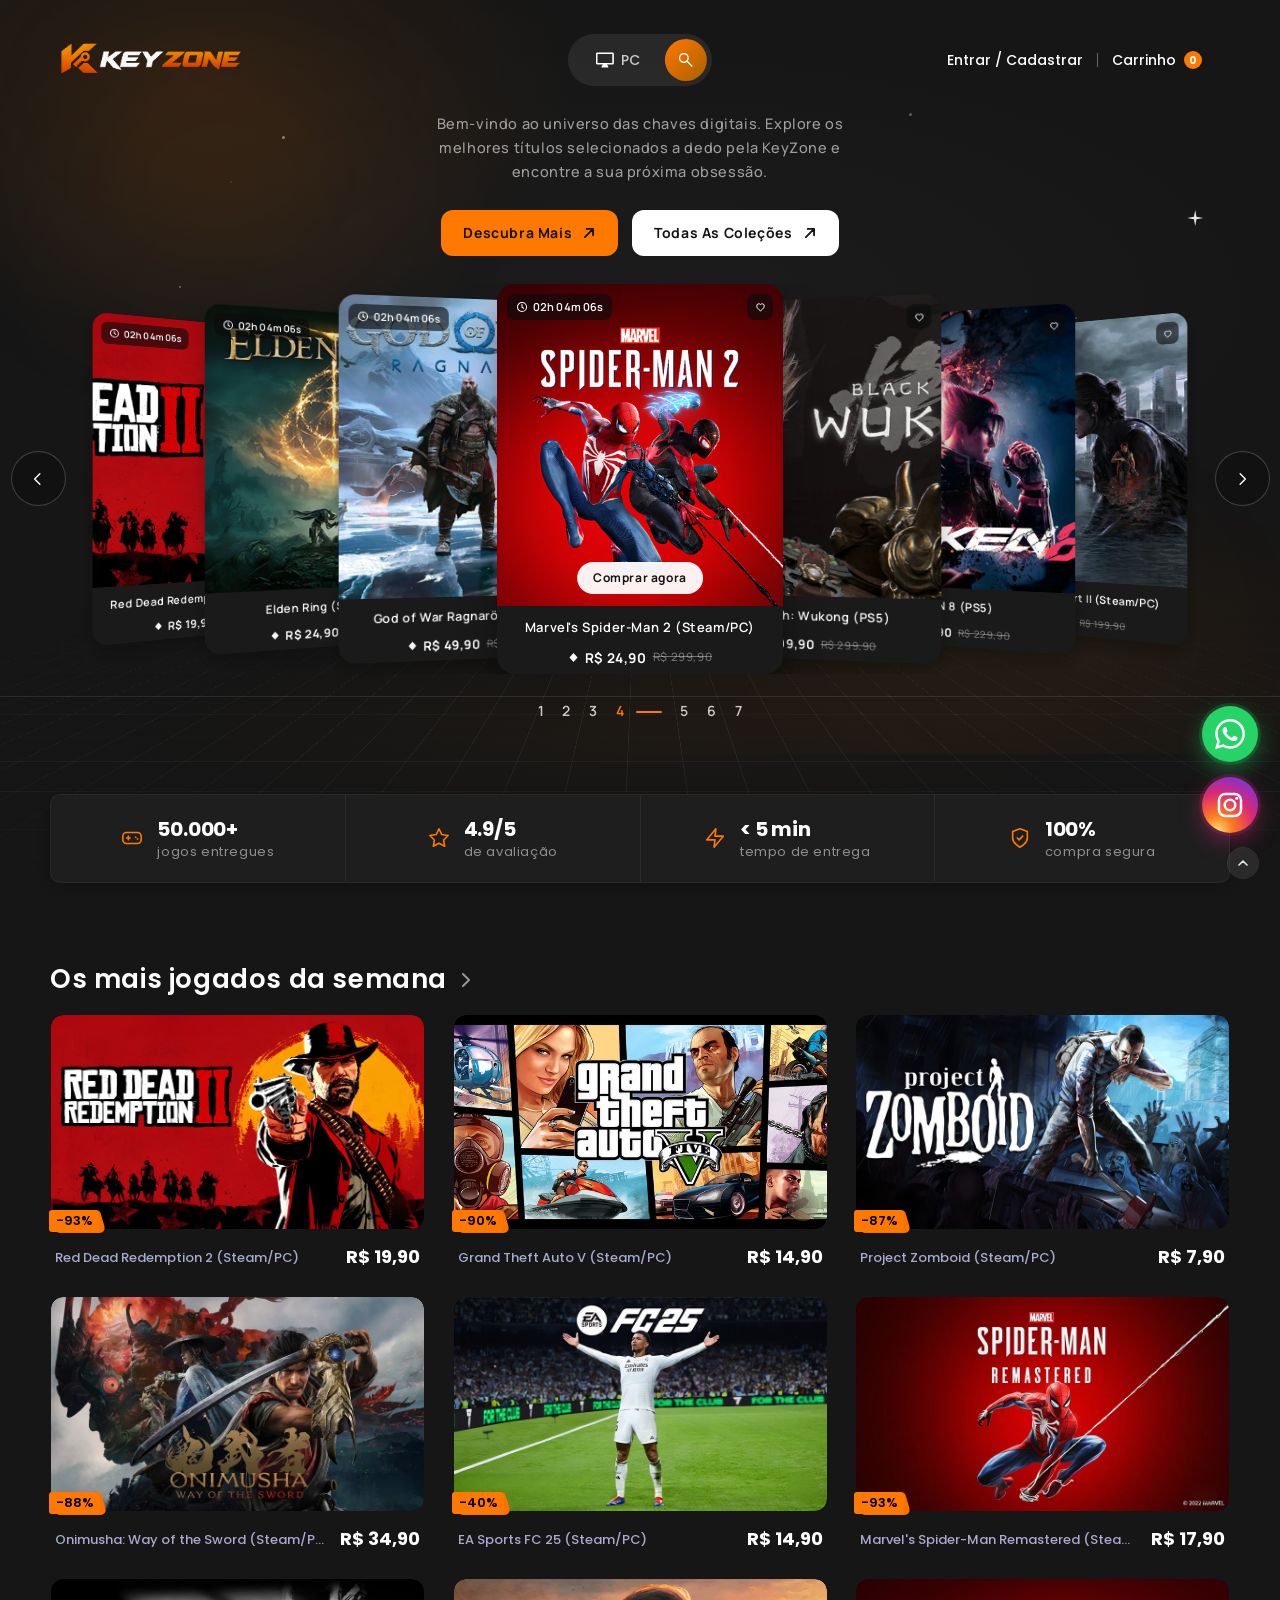
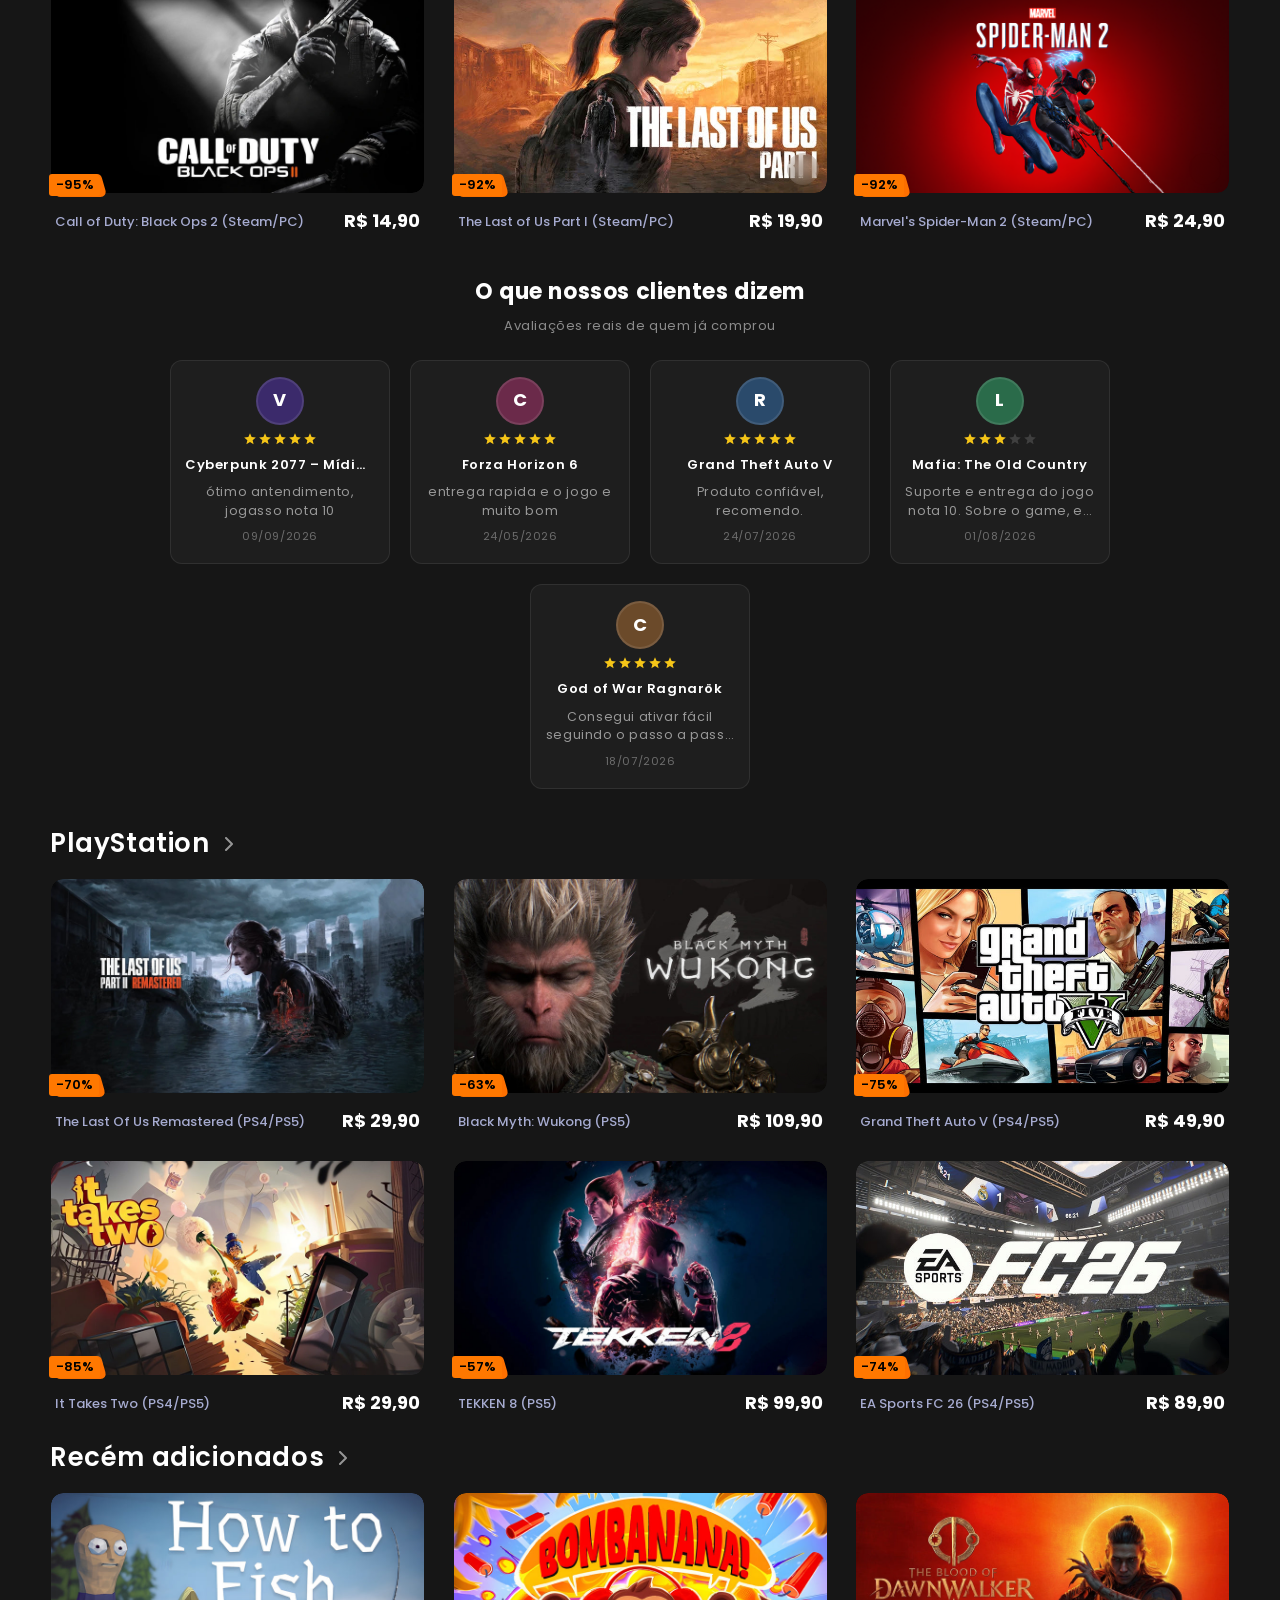
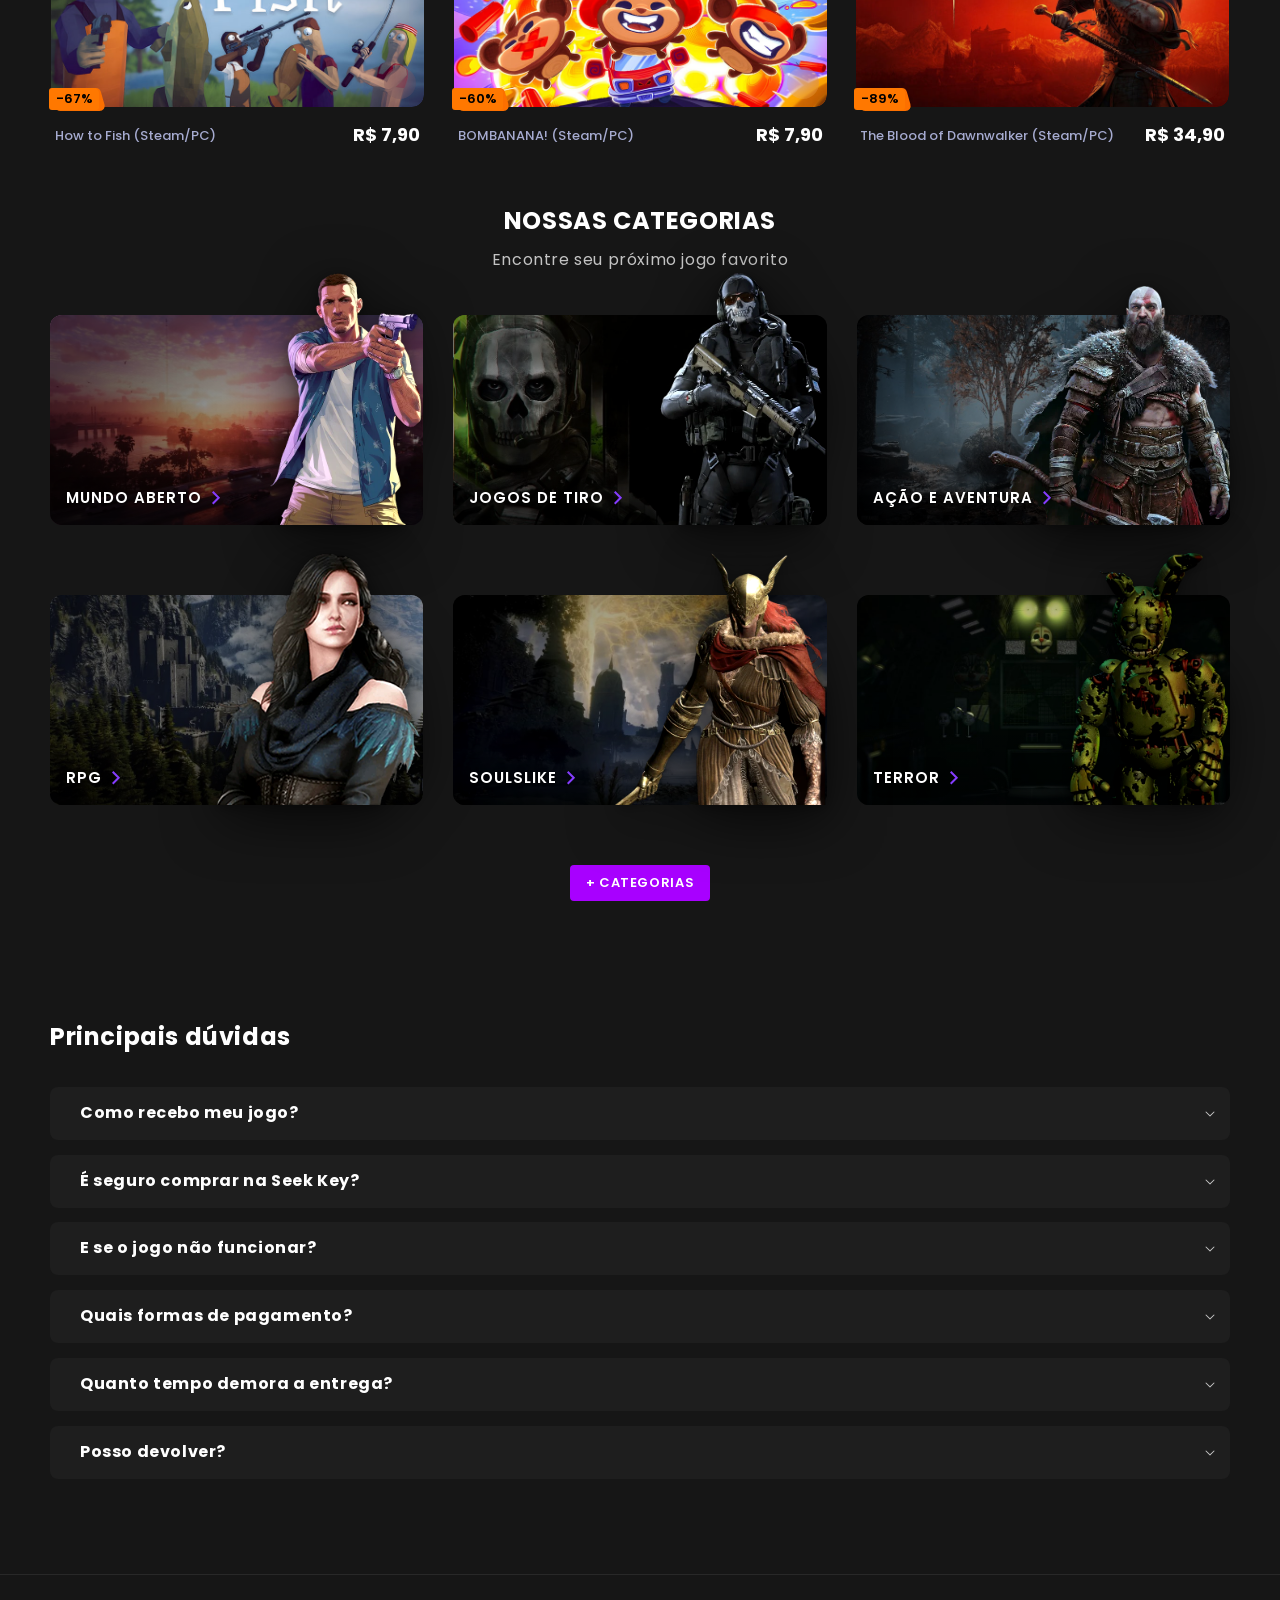
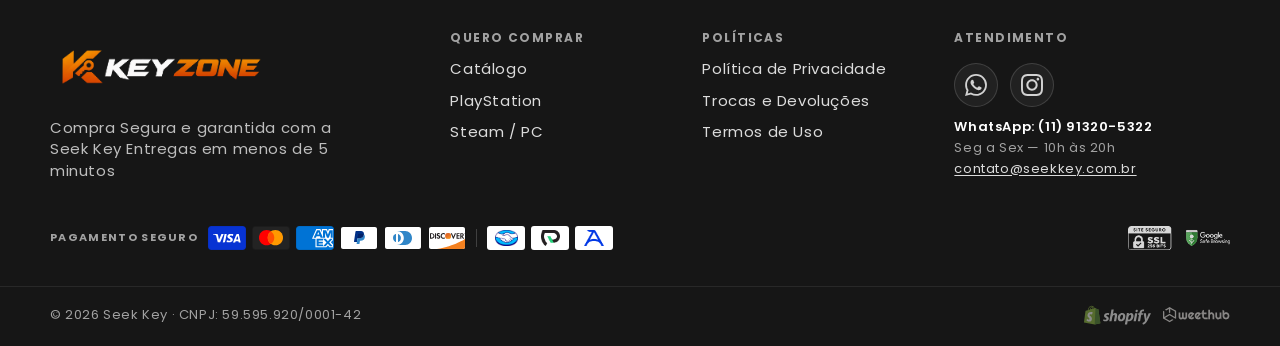
==== index.html @ c32a12f7 "Initial commit of the KeyZone storefront." ====
<!DOCTYPE html><html class="js" lang="pt-BR"><head>
    <meta charset="utf-8">
    <!-- ⚠️ GTM TRACKING - NÃO REMOVER NEM EDITAR - GERENCIADO PELO TIME DE TRACKING -->
    <!-- Google Tag Manager -->
    <script type="text/javascript" async="" src="js/trekkie.storefront.7ba2605b9cb6cd518b93431f40a9bde3a4a2f7bd.min.js"></script><script type="text/javascript" async="" src="js/trekkie.storefront.7ba2605b9cb6cd518b93431f40a9bde3a4a2f7bd.min.js"></script><script async="" src="https://www.clarity.ms/tag/vz2tbr8u6f"></script><script async="" src="js/gtm.js"></script><script>(function(w,d,s,l,i){w[l]=w[l]||[];w[l].push({'gtm.start':
    new Date().getTime(),event:'gtm.js'});var f=d.getElementsByTagName(s)[0],
    j=d.createElement(s),dl=l!='dataLayer'?'&l='+l:'';j.async=true;j.src=
    'https://www.googletagmanager.com/gtm.js?id='+i+dl;f.parentNode.insertBefore(j,f);
    })(window,document,'script','dataLayer','GTM-TFP5SNZZ');</script>
    <!-- End Google Tag Manager -->
    <!-- ⚠️ GTM TRACKING - NÃO REMOVER NEM EDITAR - GERENCIADO PELO TIME DE TRACKING -->
    <!-- Microsoft Clarity — mesmo projeto do checkout (vz2tbr8u6f) pra costurar a jornada vitrine→checkout numa sessão só -->
    <script type="text/javascript">
      (function(c,l,a,r,i,t,y){
          c[a]=c[a]||function(){(c[a].q=c[a].q||[]).push(arguments)};
          t=l.createElement(r);t.async=1;t.src="https://www.clarity.ms/tag/"+i;
          y=l.getElementsByTagName(r)[0];y.parentNode.insertBefore(t,y);
      })(window,document,"clarity","script","vz2tbr8u6f");
    </script>
    <meta http-equiv="X-UA-Compatible" content="IE=edge">
    <meta name="viewport" content="width=device-width,initial-scale=1">
    <meta name="theme-color" content="">
    <link rel="canonical" href="https://seekkey.com.br/"><script>
  window.SK_PORTAL = 'https://secure.seekkey.com.br';
</script>
<link rel="icon" type="image/png" href="images/keyzone-icon.png"><link rel="preconnect" href="https://fonts.shopifycdn.com" crossorigin=""><link rel="preconnect" href="https://cdn.jsdelivr.net" crossorigin="">
    <link rel="preconnect" href="https://cdn.shopify.com" crossorigin="">
    <link rel="preconnect" href="https://fonts.googleapis.com">
    <link rel="preconnect" href="https://fonts.gstatic.com" crossorigin="">
    <link rel="stylesheet" href="https://fonts.googleapis.com/css2?family=Manrope:wght@500;600;700&amp;family=Poppins:wght@500;600;700&amp;display=swap">
    
    <title>
      Key Zone
</title>
    
    

    <link rel="stylesheet" href="css/swiper-bundle.min.css" crossorigin="anonymous">

    <script src="js/swiper-bundle.min.js" defer="defer"></script>

    <link href="css/tailwind.min.css" rel="stylesheet" type="text/css" media="all">

    <script src="js/constants.js" defer="defer"></script>
    <script src="js/pubsub.js" defer="defer"></script>
    <script src="js/global.js" defer="defer"></script>
    <script src="js/details-disclosure.js" defer="defer"></script>
    <script src="js/details-modal.js" defer="defer"></script>
    <script src="js/search-form.js" defer="defer"></script><script src="js/animations.js" defer="defer"></script><script>window.performance && window.performance.mark && window.performance.mark('shopify.content_for_header.start');</script><meta id="shopify-digital-wallet" name="shopify-digital-wallet" content="/77550485727/digital_wallets/dialog">
<script async="async" src="js/preloads.js"></script>
<script id="shopify-features" type="application/json">{"accessToken":"92fc5e3bbd17ac184651f243d78c377b","betas":["rich-media-storefront-analytics"],"domain":"seekkey.com.br","predictiveSearch":true,"shopId":77550485727,"locale":"pt-br"}</script>
<script>var Shopify = Shopify || {};
Shopify.shop = "totvsmatriz-seekkey-dc.myshopify.com";
Shopify.locale = "pt-BR";
Shopify.currency = {"active":"BRL","rate":"1.0"};
Shopify.country = "BR";
Shopify.theme = {"name":"Seek Key - Prod v2 (2026-04-21)","id":158146232543,"schema_name":"Dawn","schema_version":"15.4.1","theme_store_id":null,"role":"main"};
Shopify.theme.handle = "null";
Shopify.theme.style = {"id":null,"handle":null};
Shopify.cdnHost = "seekkey.com.br/cdn";
Shopify.routes = Shopify.routes || {};
Shopify.routes.root = "/";
Shopify.shopJsCdnBaseUrl = "https://cdn.shopify.com/shopifycloud/shop-js";
Shopify.SignInWithShop = Shopify.SignInWithShop || {};
Shopify.SignInWithShop.User = Shopify.SignInWithShop.User || {};
Shopify.SignInWithShop.User.recognized = false;</script>
<script type="module">!function(o){(o.Shopify=o.Shopify||{}).modules=!0}(window);</script>
<script>!function(o){function n(){var o=[];function n(){o.push(Array.prototype.slice.apply(arguments))}return n.q=o,n}var t=o.Shopify=o.Shopify||{};t.loadFeatures=n(),t.autoloadFeatures=n()}(window);</script>
<script>
  window.Shopify = window.Shopify || {};
  window.Shopify.SignInWithShop = window.Shopify.SignInWithShop || {};
  window.Shopify.SignInWithShop.assetMetrics = { sampleRate: 0.25 };
  window.Shopify.SignInWithShop.eligible = false;
</script>
<script id="shop-js-analytics" type="application/json">{"pageType":"index"}</script>
<script defer="defer" async="" type="module" src="js/loader.init-shop-cart-sync.pt-BR.esm.js"></script>
<script type="module">
  await import("https://cdn.shopify.com/shopifycloud/shop-js/modules/v2/loader.init-shop-cart-sync.pt-BR.esm.js");

  window.Shopify.SignInWithShop?.initShopCartSync?.({"fedCMEnabled":true,"windoidEnabled":true});

</script>
<script id="__st">var __st={"a":77550485727,"offset":-10800,"reqid":"9637eaec-88aa-49fa-bea7-7122d56de158-1789924493","pageurl":"seekkey.com.br\/","u":"274d60b5e726","p":"home"};</script>
<script>window.ShopifyPaypalV4VisibilityTracking = true;</script>
<script id="captcha-bootstrap">!function(){'use strict';const t='contact',e='account',n='new_comment',o=[[t,t],['blogs',n],['comments',n],[t,'customer']],c=[[e,'customer_login'],[e,'guest_login'],[e,'recover_customer_password'],[e,'create_customer']],r=t=>t.map((([t,e])=>`form[action*='/${t}']:not([data-nocaptcha='true']) input[name='form_type'][value='${e}']`)).join(','),a=t=>()=>t?[...document.querySelectorAll(t)].map((t=>t.form)):[];function s(){const t=[...o],e=r(t);return a(e)}const i='password',u='form_key',d=['recaptcha-v3-token','g-recaptcha-response','h-captcha-response',i],f=()=>{try{return window.sessionStorage}catch{return}},m='__shopify_v',_=t=>t.elements[u];function p(t,e,n=!1){try{const o=window.sessionStorage,c=JSON.parse(o.getItem(e)),{data:r}=function(t){const{data:e,action:n}=t;return t[m]||n?{data:e,action:n}:{data:t,action:n}}(c);for(const[e,n]of Object.entries(r))t.elements[e]&&(t.elements[e].value=n);n&&o.removeItem(e)}catch(o){console.error('form repopulation failed',{error:o})}}const l='form_type',E='cptcha';function T(t){t.dataset[E]=!0}const w=window,h=w.document,L='Shopify',v='ce_forms',y='captcha';let A=!1;((t,e)=>{const n=(g='f06e6c50-85a8-45c8-87d0-21a2b65856fe',I='https://cdn.shopify.com/shopifycloud/storefront-forms-hcaptcha/ce_storefront_forms_captcha_hcaptcha.v1.5.3.iife.js',D={infoText:'Protegido por hCaptcha',privacyText:'Privacidade',termsText:'Termos'},(t,e,n)=>{const o=w[L][v],c=o.bindForm;if(c)return c(t,g,e,D).then(n);var r;o.q.push([[t,g,e,D],n]),r=I,A||(h.body.append(Object.assign(h.createElement('script'),{id:'captcha-provider',async:!0,src:r})),A=!0)});var g,I,D;w[L]=w[L]||{},w[L][v]=w[L][v]||{},w[L][v].q=[],w[L][y]=w[L][y]||{},w[L][y].protect=function(t,e){n(t,void 0,e),T(t)},Object.freeze(w[L][y]),function(t,e,n,w,h,L){const[v,y,A,g]=function(t,e,n){const i=e?o:[],u=t?c:[],d=[...i,...u],f=r(d),m=r(i),_=r(d.filter((([t,e])=>n.includes(e))));return[a(f),a(m),a(_),s()]}(w,h,L),I=t=>{const e=t.target;return e instanceof HTMLFormElement?e:e&&e.form},D=t=>v().includes(t);t.addEventListener('submit',(t=>{const e=I(t);if(!e)return;const n=D(e)&&!e.dataset.hcaptchaBound&&!e.dataset.recaptchaBound,o=_(e),c=g().includes(e)&&(!o||!o.value);(n||c)&&t.preventDefault(),c&&!n&&(function(t){try{if(!f())return;!function(t){const e=f();if(!e)return;const n=_(t);if(!n)return;const o=n.value;o&&e.removeItem(o)}(t);const e=Array.from(Array(32),(()=>Math.random().toString(36)[2])).join('');!function(t,e){_(t)||t.append(Object.assign(document.createElement('input'),{type:'hidden',name:u})),t.elements[u].value=e}(t,e),function(t,e){const n=f();if(!n)return;const o=[...t.querySelectorAll(`input[type='${i}']`)].map((({name:t})=>t)),c=[...d,...o],r={};for(const[a,s]of new FormData(t).entries())c.includes(a)||(r[a]=s);n.setItem(e,JSON.stringify({[m]:1,action:t.action,data:r}))}(t,e)}catch(e){console.error('failed to persist form',e)}}(e),e.submit())}));const S=(t,e)=>{t&&!t.dataset[E]&&(n(t,e.some((e=>e===t))),T(t))};for(const o of['focusin','change'])t.addEventListener(o,(t=>{const e=I(t);D(e)&&S(e,y())}));const B=e.get('form_key'),M=e.get(l),P=B&&M;t.addEventListener('DOMContentLoaded',(()=>{const t=y();if(P)for(const e of t)e.elements[l].value===M&&p(e,B);[...new Set([...A(),...v().filter((t=>'true'===t.dataset.shopifyCaptcha))])].forEach((e=>S(e,t)))}))}(h,new URLSearchParams(w.location.search),n,t,e,['guest_login'])})(!0,!0)}();</script>
<script data-source-attribution="shopify.loadfeatures" defer="defer" src="js/load_feature-1bd60354.js"></script>
<script>(function () {var userAgent = navigator.userAgent;var platform = navigator.platform;var maxTouchPoints = navigator.maxTouchPoints || 0;var isIOS = /iPad|iPhone|iPod/.test(platform) || (platform === 'MacIntel' && maxTouchPoints > 1);var isMacSafari = platform.indexOf('Mac') === 0 && /Safari/.test(userAgent) && !/Chrome|Chromium|CriOS|FxiOS|Edg|OPR|Android/.test(userAgent);var isAppleSafari = isIOS || isMacSafari;if (isAppleSafari) {fetch('/sf_private_access_tokens' + location.search).catch(function () {});}function browserMajorVersion(pattern) {var match = userAgent.match(pattern);return match ? parseInt(match[1], 10) : null;}function shouldLoadAutosizesPolyfill() {if (!window.PerformanceObserver?.supportedEntryTypes?.includes('paint')) {return false;}var chromeVersion = browserMajorVersion(/Chrome\/(\d+)/);if (chromeVersion !== null) {return chromeVersion < 126;}var firefoxVersion = browserMajorVersion(/Firefox\/(\d+)/);if (firefoxVersion !== null) {return firefoxVersion < 150;}var safariVersion = isAppleSafari ? browserMajorVersion(/Version\/(\d+).*Safari\//) : null;if (safariVersion !== null) {return safariVersion < 27;}return true;}if (shouldLoadAutosizesPolyfill()) {var autosizesScript = document.createElement('script');autosizesScript.async = true;autosizesScript.crossOrigin = 'anonymous';autosizesScript.src = "//seekkey.com.br/cdn/shopifycloud/storefront/assets/storefront/autosizes-84416378.js";(document.head || document.documentElement).appendChild(autosizesScript);}window.ShopifyAnalytics = window.ShopifyAnalytics || {};window.ShopifyAnalytics.performance = window.ShopifyAnalytics.performance || {};(function () {var LONG_FRAME_THRESHOLD = 50;var longAnimationFrames = [];var activeRafId = null;function collectLongFrames() {var previousTime = null;function rafMonitor(now) {if (activeRafId === null) {return;}var delta = now - previousTime;if (delta > LONG_FRAME_THRESHOLD) {longAnimationFrames.push({startTime: previousTime,endTime: now,});}previousTime = now;activeRafId = requestAnimationFrame(rafMonitor);}previousTime = performance.now();activeRafId = requestAnimationFrame(rafMonitor);}if (!window.PerformanceObserver?.supportedEntryTypes?.includes('long-animation-frame')) {collectLongFrames();var timeoutId = setTimeout(function () {cancelAnimationFrame(activeRafId);}, 10000);window.ShopifyAnalytics.performance.getLongAnimationFrames = function (stopCollection) {if (stopCollection === undefined) {stopCollection = false;}if (stopCollection) {clearTimeout(timeoutId);cancelAnimationFrame(activeRafId);}return longAnimationFrames;};}})();})();</script><script id="shopify-origin-trials" async="async" src="js/origin_trials-5059b83f.js" onload="window.__shopifyOriginTrialsDone = true" onerror="window.__shopifyOriginTrialsDone = true"></script>
<script>
  window.Shopify = window.Shopify || {};
  window.Shopify.MCP = window.Shopify.MCP || {};
  window.Shopify.MCP.enabled = true;
  window.Shopify.MCP.shop = "totvsmatriz-seekkey-dc.myshopify.com";
  window.Shopify.MCP.mcpEndpoint = "https:\/\/seekkey.com.br\/api\/mcp";
  window.Shopify.MCP.tools = [{"name":"search_shop_policies_and_faqs","description":"Used to get facts about the stores policies, products, or services.\nSome examples of questions you can ask are:\n  - What is your return policy?\n  - What is your shipping policy?\n  - What is your phone number?\n  - What are your hours of operation?\"\n","inputSchema":{"$schema":"https:\/\/json-schema.org\/draft\/2020-12\/schema","type":"object","properties":{"query":{"type":"string","description":"A natural language query."},"context":{"type":"string","description":"Additional information about the request such as user demographics, mood, location, or other relevant details that could help in tailoring the response appropriately."}},"required":["query"]}}];
</script>
<script>(()=>{var d="shopify:webmcp_adapter_loaded",n=Symbol.for("shopify.webmcp_adapter_loading");function s(c,a,{win:r=window,doc:o=document}={}){function p(){try{return r.localStorage.getItem(d)==="true"}catch{return!1}}function l(){try{r.localStorage.setItem(d,"true")}catch{}}function u(){return typeof(o.modelContext||r.navigator?.modelContext)?.registerTool=="function"}function f(){if(r[n]||!u())return;let t=o.head||o.getElementsByTagName("head")[0];if(!t)return;let e=o.createElement("script");e.type="module",e.crossOrigin="anonymous",a&&(e.integrity=a),e.src=c,e.addEventListener("load",l,{once:!0}),e.addEventListener("error",()=>{r[n]=!1},{once:!0}),t.appendChild(e),r[n]=!0}function _(t){let e=o.getElementById("shopify-origin-trials");if(!e||r.__shopifyOriginTrialsDone){t();return}e.addEventListener("load",t,{once:!0}),e.addEventListener("error",t,{once:!0})}function i(){_(()=>r.setTimeout(f,0))}function m(){o.addEventListener("DOMContentLoaded",i,{once:!0})}p()?i():m()}s("https:\/\/cdn.shopify.com\/storefront\/webmcp\/webmcp-0.1.1.js","");})();
</script>
<script data-source-attribution="shopify.dynamic_checkout.dynamic.init">var Shopify=Shopify||{};Shopify.PaymentButton=Shopify.PaymentButton||{isStorefrontPortableWallets:!0,init:function(){window.Shopify.PaymentButton.init=function(){};var t=document.createElement("script");t.src="https://seekkey.com.br/cdn/shopifycloud/portable-wallets/latest/portable-wallets.pt-br.js",t.type="module",document.head.appendChild(t)}};
</script>
<script data-source-attribution="shopify.dynamic_checkout.buyer_consent">
  function portableWalletsHideBuyerConsent(e){var t=document.getElementById("shopify-buyer-consent"),n=document.getElementById("shopify-subscription-policy-button");t&&n&&(t.classList.add("hidden"),t.setAttribute("aria-hidden","true"),n.removeEventListener("click",e))}function portableWalletsShowBuyerConsent(e){var t=document.getElementById("shopify-buyer-consent"),n=document.getElementById("shopify-subscription-policy-button");t&&n&&(t.classList.remove("hidden"),t.removeAttribute("aria-hidden"),n.addEventListener("click",e))}window.Shopify?.PaymentButton&&(window.Shopify.PaymentButton.hideBuyerConsent=portableWalletsHideBuyerConsent,window.Shopify.PaymentButton.showBuyerConsent=portableWalletsShowBuyerConsent);
</script>
<script data-source-attribution="shopify.dynamic_checkout.cart.bootstrap">document.addEventListener("DOMContentLoaded",(function(){function t(){return document.querySelector("shopify-accelerated-checkout-cart, shopify-accelerated-checkout")}if(t())Shopify.PaymentButton.init();else{new MutationObserver((function(e,n){t()&&(Shopify.PaymentButton.init(),n.disconnect())})).observe(document.body,{childList:!0,subtree:!0})}}));
</script>
<script id="sections-script" data-sections="header" defer="defer" src="js/scripts.js"></script>
<script id="shopify-cfh-end">window.performance && window.performance.mark && window.performance.mark('shopify.content_for_header.end');</script>


    <style data-shopify="">
      @font-face {
  font-family: Poppins;
  font-weight: 400;
  font-style: normal;
  font-display: swap;
  src: url("fonts/poppins_n4.0ba78fa5af9b0e1a374041b3ceaadf0a43b41362.woff2") format("woff2"),
       url("fonts/poppins_n4.214741a72ff2596839fc9760ee7a770386cf16ca.woff") format("woff");
}

      @font-face {
  font-family: Poppins;
  font-weight: 700;
  font-style: normal;
  font-display: swap;
  src: url("fonts/poppins_n7.56758dcf284489feb014a026f3727f2f20a54626.woff2") format("woff2"),
       url("fonts/poppins_n7.f34f55d9b3d3205d2cd6f64955ff4b36f0cfd8da.woff") format("woff");
}

      @font-face {
  font-family: Poppins;
  font-weight: 400;
  font-style: italic;
  font-display: swap;
  src: url("fonts/poppins_i4.846ad1e22474f856bd6b81ba4585a60799a9f5d2.woff2") format("woff2"),
       url("fonts/poppins_i4.56b43284e8b52fc64c1fd271f289a39e8477e9ec.woff") format("woff");
}

      @font-face {
  font-family: Poppins;
  font-weight: 700;
  font-style: italic;
  font-display: swap;
  src: url("fonts/poppins_i7.42fd71da11e9d101e1e6c7932199f925f9eea42d.woff2") format("woff2"),
       url("fonts/poppins_i7.ec8499dbd7616004e21155106d13837fff4cf556.woff") format("woff");
}

      @font-face {
  font-family: Poppins;
  font-weight: 700;
  font-style: normal;
  font-display: swap;
  src: url("fonts/poppins_n7.56758dcf284489feb014a026f3727f2f20a54626.woff2") format("woff2"),
       url("fonts/poppins_n7.f34f55d9b3d3205d2cd6f64955ff4b36f0cfd8da.woff") format("woff");
}


      
        :root,
        .color-scheme-1 {
          --color-background: 22,22,22;
        
          --gradient-background: #161616;
        

        

        --color-foreground: 255,255,255;
        --color-background-contrast: 90,90,90;
        --color-shadow: 18,18,18;
        --color-button: 134,61,255;
        --color-button-text: 255,255,255;
        --color-secondary-button: 22,22,22;
        --color-secondary-button-text: 255,255,255;
        --color-link: 255,255,255;
        --color-badge-foreground: 255,255,255;
        --color-badge-background: 22,22,22;
        --color-badge-border: 255,255,255;
        --payment-terms-background-color: rgb(22 22 22);
      }
      
        
        .color-scheme-2 {
          --color-background: 243,243,243;
        
          --gradient-background: #f3f3f3;
        

        

        --color-foreground: 18,18,18;
        --color-background-contrast: 179,179,179;
        --color-shadow: 18,18,18;
        --color-button: 18,18,18;
        --color-button-text: 243,243,243;
        --color-secondary-button: 243,243,243;
        --color-secondary-button-text: 18,18,18;
        --color-link: 18,18,18;
        --color-badge-foreground: 18,18,18;
        --color-badge-background: 243,243,243;
        --color-badge-border: 18,18,18;
        --payment-terms-background-color: rgb(243 243 243);
      }
      
        
        .color-scheme-3 {
          --color-background: 30,30,30;
        
          --gradient-background: #1e1e1e;
        

        

        --color-foreground: 255,255,255;
        --color-background-contrast: 96,96,96;
        --color-shadow: 18,18,18;
        --color-button: 134,61,255;
        --color-button-text: 255,255,255;
        --color-secondary-button: 30,30,30;
        --color-secondary-button-text: 255,255,255;
        --color-link: 255,255,255;
        --color-badge-foreground: 255,255,255;
        --color-badge-background: 30,30,30;
        --color-badge-border: 255,255,255;
        --payment-terms-background-color: rgb(30 30 30);
      }
      
        
        .color-scheme-4 {
          --color-background: 22,22,22;
        
          --gradient-background: #161616;
        

        

        --color-foreground: 255,255,255;
        --color-background-contrast: 90,90,90;
        --color-shadow: 18,18,18;
        --color-button: 134,61,255;
        --color-button-text: 255,255,255;
        --color-secondary-button: 22,22,22;
        --color-secondary-button-text: 255,255,255;
        --color-link: 255,255,255;
        --color-badge-foreground: 255,255,255;
        --color-badge-background: 22,22,22;
        --color-badge-border: 255,255,255;
        --payment-terms-background-color: rgb(22 22 22);
      }
      
        
        .color-scheme-5 {
          --color-background: 51,79,180;
        
          --gradient-background: #334fb4;
        

        

        --color-foreground: 255,255,255;
        --color-background-contrast: 23,35,81;
        --color-shadow: 18,18,18;
        --color-button: 255,255,255;
        --color-button-text: 51,79,180;
        --color-secondary-button: 51,79,180;
        --color-secondary-button-text: 255,255,255;
        --color-link: 255,255,255;
        --color-badge-foreground: 255,255,255;
        --color-badge-background: 51,79,180;
        --color-badge-border: 255,255,255;
        --payment-terms-background-color: rgb(51 79 180);
      }
      

      body, .color-scheme-1, .color-scheme-2, .color-scheme-3, .color-scheme-4, .color-scheme-5 {
        color: rgba(var(--color-foreground), 0.75);
        background-color: rgb(var(--color-background));
      }

      :root {
        --font-body-family: Poppins, sans-serif;
        --font-body-style: normal;
        --font-body-weight: 400;
        --font-body-weight-bold: 700;

        --font-heading-family: Poppins, sans-serif;
        --font-heading-style: normal;
        --font-heading-weight: 700;

        --font-body-scale: 1.0;
        --font-heading-scale: 1.0;

        --media-padding: px;
        --media-border-opacity: 0.05;
        --media-border-width: 1px;
        --media-radius: 0px;
        --media-shadow-opacity: 0.0;
        --media-shadow-horizontal-offset: 0px;
        --media-shadow-vertical-offset: 4px;
        --media-shadow-blur-radius: 5px;
        --media-shadow-visible: 0;

        --page-width: 132rem;
        --page-width-margin: 0rem;

        --product-card-image-padding: 0.0rem;
        --product-card-corner-radius: 1.0rem;
        --product-card-text-alignment: left;
        --product-card-border-width: 0.0rem;
        --product-card-border-opacity: 0.1;
        --product-card-shadow-opacity: 0.0;
        --product-card-shadow-visible: 0;
        --product-card-shadow-horizontal-offset: 0.0rem;
        --product-card-shadow-vertical-offset: 0.4rem;
        --product-card-shadow-blur-radius: 0.5rem;

        --collection-card-image-padding: 0.0rem;
        --collection-card-corner-radius: 0.0rem;
        --collection-card-text-alignment: left;
        --collection-card-border-width: 0.0rem;
        --collection-card-border-opacity: 0.1;
        --collection-card-shadow-opacity: 0.0;
        --collection-card-shadow-visible: 0;
        --collection-card-shadow-horizontal-offset: 0.0rem;
        --collection-card-shadow-vertical-offset: 0.4rem;
        --collection-card-shadow-blur-radius: 0.5rem;

        --blog-card-image-padding: 0.0rem;
        --blog-card-corner-radius: 0.0rem;
        --blog-card-text-alignment: left;
        --blog-card-border-width: 0.0rem;
        --blog-card-border-opacity: 0.1;
        --blog-card-shadow-opacity: 0.0;
        --blog-card-shadow-visible: 0;
        --blog-card-shadow-horizontal-offset: 0.0rem;
        --blog-card-shadow-vertical-offset: 0.4rem;
        --blog-card-shadow-blur-radius: 0.5rem;

        --badge-corner-radius: 0.4rem;

        --popup-border-width: 1px;
        --popup-border-opacity: 0.1;
        --popup-corner-radius: 0px;
        --popup-shadow-opacity: 0.05;
        --popup-shadow-horizontal-offset: 0px;
        --popup-shadow-vertical-offset: 4px;
        --popup-shadow-blur-radius: 5px;

        --drawer-border-width: 1px;
        --drawer-border-opacity: 0.1;
        --drawer-shadow-opacity: 0.0;
        --drawer-shadow-horizontal-offset: 0px;
        --drawer-shadow-vertical-offset: 4px;
        --drawer-shadow-blur-radius: 5px;

        --spacing-sections-desktop: 36px;
        --spacing-sections-mobile: 25px;

        --grid-desktop-vertical-spacing: 20px;
        --grid-desktop-horizontal-spacing: 20px;
        --grid-mobile-vertical-spacing: 10px;
        --grid-mobile-horizontal-spacing: 10px;

        --text-boxes-border-opacity: 0.1;
        --text-boxes-border-width: 0px;
        --text-boxes-radius: 0px;
        --text-boxes-shadow-opacity: 0.0;
        --text-boxes-shadow-visible: 0;
        --text-boxes-shadow-horizontal-offset: 0px;
        --text-boxes-shadow-vertical-offset: 4px;
        --text-boxes-shadow-blur-radius: 5px;

        --buttons-radius: 0px;
        --buttons-radius-outset: 0px;
        --buttons-border-width: 1px;
        --buttons-border-opacity: 1.0;
        --buttons-shadow-opacity: 0.0;
        --buttons-shadow-visible: 0;
        --buttons-shadow-horizontal-offset: 0px;
        --buttons-shadow-vertical-offset: 4px;
        --buttons-shadow-blur-radius: 5px;
        --buttons-border-offset: 0px;

        --inputs-radius: 0px;
        --inputs-border-width: 1px;
        --inputs-border-opacity: 0.55;
        --inputs-shadow-opacity: 0.0;
        --inputs-shadow-horizontal-offset: 0px;
        --inputs-margin-offset: 0px;
        --inputs-shadow-vertical-offset: 4px;
        --inputs-shadow-blur-radius: 5px;
        --inputs-radius-outset: 0px;

        --variant-pills-radius: 40px;
        --variant-pills-border-width: 1px;
        --variant-pills-border-opacity: 0.55;
        --variant-pills-shadow-opacity: 0.0;
        --variant-pills-shadow-horizontal-offset: 0px;
        --variant-pills-shadow-vertical-offset: 4px;
        --variant-pills-shadow-blur-radius: 5px;
      }

      *,
      *::before,
      *::after {
        box-sizing: inherit;
      }

      html {
        box-sizing: border-box;
        font-size: calc(var(--font-body-scale) * 62.5%);
        height: 100%;
      }

      body {
        display: grid;
        grid-template-rows: auto auto 1fr auto;
        grid-template-columns: 100%;
        min-height: 100%;
        margin: 0;
        font-size: 1.5rem;
        letter-spacing: 0.06rem;
        line-height: calc(1 + 0.8 / var(--font-body-scale));
        font-family: var(--font-body-family);
        font-style: var(--font-body-style);
        font-weight: var(--font-body-weight);
      }

      @media screen and (min-width: 750px) {
        body {
          font-size: 1.6rem;
        }
      }
    </style>

    <link href="css/base.css" rel="stylesheet" type="text/css" media="all">
    <link rel="stylesheet" href="css/component-cart-items.css" media="print" onload="this.media='all'"><link href="css/component-cart-drawer.css" rel="stylesheet" type="text/css" media="all">
      <link href="css/component-cart.css" rel="stylesheet" type="text/css" media="all">
      <link href="css/component-totals.css" rel="stylesheet" type="text/css" media="all">
      <link href="css/component-price.css" rel="stylesheet" type="text/css" media="all">
      <link href="css/component-discounts.css" rel="stylesheet" type="text/css" media="all">

      <link rel="preload" as="font" href="fonts/poppins_n4.0ba78fa5af9b0e1a374041b3ceaadf0a43b41362.woff2" type="font/woff2" crossorigin="">
      

      <link rel="preload" as="font" href="fonts/poppins_n7.56758dcf284489feb014a026f3727f2f20a54626.woff2" type="font/woff2" crossorigin="">
      
<link rel="stylesheet" href="css/component-predictive-search.css" media="print" onload="this.media='all'"><script>
      if (Shopify.designMode) {
        document.documentElement.classList.add('shopify-design-mode');
      }
    </script>
  <link href="css/seekkey-mobile.css" rel="stylesheet" type="text/css" media="all">
  <link href="css/seekkey-card-product.css" rel="stylesheet" type="text/css" media="all">
  <link href="css/seekkey-search.css" rel="stylesheet" type="text/css" media="all">

  <!-- ⚠️ TRACKING DATALAYER - NÃO REMOVER - ARQUIVO: seekkey-datalayer.js -->
  <script src="js/seekkey-datalayer.js" type="text/javascript"></script>
  <!-- ⚠️ TRACKING DATALAYER - NÃO REMOVER - ARQUIVO: seekkey-datalayer.js -->
  <script src="js/sk-tracking-pixel.js" defer=""></script>
  <meta property="og:image" content="images/keyzone-icon.png">
<meta property="og:image:secure_url" content="images/keyzone-icon.png">
<meta property="og:image:width" content="1254">
<meta property="og:image:height" content="1254">
<link href="https://monorail-edge.shopifysvc.com" rel="dns-prefetch">
<script>(function(){if ("sendBeacon" in navigator && "performance" in window) {try {var session_token_from_headers = performance.getEntriesByType('navigation')[0].serverTiming.find(x => x.name == '_s').description;} catch {var session_token_from_headers = undefined;}var session_cookie_matches = document.cookie.match(/_shopify_s=([^;]*)/);var session_token_from_cookie = session_cookie_matches && session_cookie_matches.length === 2 ? session_cookie_matches[1] : "";var session_token = session_token_from_headers || session_token_from_cookie || "";function handle_abandonment_event(e) {var entries = performance.getEntries().filter(function(entry) {return /monorail-edge.shopifysvc.com/.test(entry.name);});if (!window.abandonment_tracked && entries.length === 0) {window.abandonment_tracked = true;var currentMs = Date.now();var navigation_start = performance.timing.navigationStart;var payload = {shop_id: 77550485727,url: window.location.href,navigation_start,duration: currentMs - navigation_start,session_token,page_type: "index"};window.navigator.sendBeacon("https://monorail-edge.shopifysvc.com/v1/produce", JSON.stringify({schema_id: "online_store_buyer_site_abandonment/1.1",payload: payload,metadata: {event_created_at_ms: currentMs,event_sent_at_ms: currentMs}}));}}window.addEventListener('pagehide', handle_abandonment_event);}}());</script>
<script>
  window.__TREKKIE_SHIM_QUEUE = window.__TREKKIE_SHIM_QUEUE || [];
</script>
<script>(function(){var wpmLoader=function(){"use strict";var e=/Googlebot|Storebot-Google|bingbot|Baiduspider|YandexBot|DuckDuckBot|Slurp|facebookexternalhit|Twitterbot|LinkedInBot|Applebot|AdsBot-Google|Mediapartners-Google|APIs-Google|PetalBot|SemrushBot|AhrefsBot|MJ12bot|DotBot|Acunetix|PerplexityBot|Perplexity-User/i,t=/bytedance/i;function i(){try{var e=document.cookie;if(!e||"string"!=typeof e)return;for(var t=0,i=e.split(";");t<i.length;t++){var n=i[t],r=n.indexOf("=");if(-1!==r){var o=n.slice(0,r).trim();if(o){var a=void 0;try{a=decodeURIComponent(o)}catch(e){a=o}if("_shopify_s"===a){var d=n.slice(r+1).trim();try{return decodeURIComponent(d)}catch(e){return d}}}}}return}catch(e){return}}function n(e){try{"undefined"!=typeof console&&"function"==typeof console.warn&&console.warn(e)}catch(e){}}function r(e,t){return"string"==typeof e&&e.length>0&&e.length<=t?e:void 0}function o(e){var t;switch(null==(t=null==e?void 0:e.navigation)?void 0:t.type){case 0:return"navigate";case 1:return"reload";case 2:return"back_forward";default:return}}function a(){var e,t,i;try{var n=null==(i=null==(t=null==(e=self.ShopifyAnalytics)?void 0:e.lib)?void 0:t.trekkie)?void 0:i.state;return"awaiting-consent"===n||"initialized"===n?n:void 0}catch(e){return}}return function(d,s,u,l){var c=arguments.length>4&&void 0!==arguments[4]?arguments[4]:{};try{var p=c.trekkieShim;!0!==p&&"true"!==p||null!=window.__TREKKIE_SHIM_QUEUE||(window.__TREKKIE_SHIM_QUEUE=[])}catch(e){}var f,v,h,y,g=(v=(f={modern:/Edge?\/(1{2}[4-9]|1[2-9]\d|[2-9]\d{2}|\d{4,})\.\d+(\.\d+|)|Firefox\/(1{2}[4-9]|1[2-9]\d|[2-9]\d{2}|\d{4,})\.\d+(\.\d+|)|Chrom(ium|e)\/(9{2}|\d{3,})\.\d+(\.\d+|)|(Maci|X1{2}).+ Version\/(15\.\d+|(1[6-9]|[2-9]\d|\d{3,})\.\d+)([,.]\d+|)( \(\w+\)|)( Mobile\/\w+|) Safari\/|Chrome.+OPR\/(9{2}|\d{3,})\.\d+\.\d+|(CPU[ +]OS|iPhone[ +]OS|CPU[ +]iPhone|CPU IPhone OS|CPU iPad OS)[ +]+(15[._]\d+|(1[6-9]|[2-9]\d|\d{3,})[._]\d+)([._]\d+|)|Android:?[ /-](14[89]|1[5-9]\d|[2-9]\d{2}|\d{4,})(\.\d+|)(\.\d+|)|Android.+Firefox\/(15\d|1[6-9]\d|[2-9]\d{2}|\d{4,})\.\d+(\.\d+|)|Android.+Chrom(ium|e)\/(14[89]|1[5-9]\d|[2-9]\d{2}|\d{4,})\.\d+(\.\d+|)|SamsungBrowser\/([2-9]\d|\d{3,})\.\d+/,legacy:/Edge?\/(1[6-9]|[2-9]\d|\d{3,})\.\d+(\.\d+|)|Firefox\/(5[4-9]|[6-9]\d|\d{3,})\.\d+(\.\d+|)|Chrom(ium|e)\/(5[1-9]|[6-9]\d|\d{3,})\.\d+(\.\d+|)([\d.]+$|.*Safari\/(?![\d.]+ Edge\/[\d.]+$))|(Maci|X1{2}).+ Version\/(10\.\d+|(1[1-9]|[2-9]\d|\d{3,})\.\d+)([,.]\d+|)( \(\w+\)|)( Mobile\/\w+|) Safari\/|Chrome.+OPR\/(3[89]|[4-9]\d|\d{3,})\.\d+\.\d+|(CPU[ +]OS|iPhone[ +]OS|CPU[ +]iPhone|CPU IPhone OS|CPU iPad OS)[ +]+(10[._]\d+|(1[1-9]|[2-9]\d|\d{3,})[._]\d+)([._]\d+|)|Android:?[ /-](14[89]|1[5-9]\d|[2-9]\d{2}|\d{4,})(\.\d+|)(\.\d+|)|Mobile Safari.+OPR\/([89]\d|\d{3,})\.\d+\.\d+|Android.+Firefox\/(15\d|1[6-9]\d|[2-9]\d{2}|\d{4,})\.\d+(\.\d+|)|Android.+Chrom(ium|e)\/(14[89]|1[5-9]\d|[2-9]\d{2}|\d{4,})\.\d+(\.\d+|)|Android.+(UC? ?Browser|UCWEB|U3)[ /]?(15\.([5-9]|\d{2,})|(1[6-9]|[2-9]\d|\d{3,})\.\d+)\.\d+|SamsungBrowser\/(5\.\d+|([6-9]|\d{2,})\.\d+)|Android.+MQ{2}Browser\/(14(\.(9|\d{2,})|)|(1[5-9]|[2-9]\d|\d{3,})(\.\d+|))(\.\d+|)|K[Aa][Ii]OS\/(3\.\d+|([4-9]|\d{2,})\.\d+)(\.\d+|)/}).modern,h=f.legacy,(y=navigator.userAgent).match(e)?"bot":y.match(v)?"modern":y.match(h)?"legacy":y.match(t)?"bot":"unknown"),m=function(e){var t,i,n=r(e,128);try{var a=window.performance,d=null==(t=null==a?void 0:a.getEntriesByType)?void 0:t.call(a,"navigation")[0];if(!d)return{requestId:n,navigationType:o(a)};var s="type"in d?r(d.type,64):void 0,u="serverTiming"in d&&Array.isArray(d.serverTiming)?d.serverTiming:[];return{requestId:null!=n?n:r(null==(i=u.find(function(e){return"requestID"===e.name}))?void 0:i.description,128),navigationType:s}}catch(e){return{requestId:n}}}(c.requestId),w=function(e){var t=e.version,r=e.browserTarget,o=e.surface,a=e.shopId,d=e.monorailEndpoint,s=window.location.href;return{emit:function(e){var u=e.status,l=e.errorMsg,c=e.failureReason,p=e.useKeepaliveFallback,f=void 0!==p&&p,v=e.navigationType,h=e.pagehidePersisted,y=e.requestId,g=e.trekkieState;if(d){var m,w;try{var b=(new Date).getTime();m=JSON.stringify({metadata:{event_sent_at_ms:b},events:[{schema_id:"web_pixels_manager_load/3.3",payload:{version:t,bundle_target:r,page_url:s,status:u,surface:o,error_msg:l,failure_reason:c,navigation_type:v,pagehide_persisted:h,request_id:y,trekkie_state:g,shop_id:a,visit_token:i()},metadata:{event_created_at_ms:b}}]})}catch(e){return}try{if("function"==typeof window.navigator.sendBeacon&&-1===(w=window.navigator.userAgent).indexOf("iPhone; CPU iPhone OS 12_")&&-1===w.indexOf("iPad; CPU OS 12_")&&-1===w.indexOf("iPod touch; CPU iPhone OS 12_")&&window.navigator.sendBeacon.bind(window.navigator)(d,m))return}catch(e){}if(f)try{"function"==typeof window.fetch&&window.fetch(d,{method:"POST",headers:{"Content-Type":"text/plain"},body:m,keepalive:!0}).catch(function(){})}catch(e){}else try{var _=new XMLHttpRequest;_.open("POST",d,!0),_.setRequestHeader("Content-Type","text/plain"),_.send(m)}catch(e){n("[Web Pixels Manager] Got an unhandled error while logging to Monorail.")}}else n("[Web Pixels Manager] No Monorail endpoint provided, skipping logging.")}}}({version:u,browserTarget:g,surface:d.surface,shopId:d.shopId,monorailEndpoint:d.monorailEndpoint});if(Boolean(null==(_=null==(b=window.Shopify)?void 0:b.analytics)?void 0:_.replayQueue))w.emit({status:"setup-skipped",errorMsg:"replay queue already initialized."});else{var b,_;w.emit({status:"setup-started"}),window.Shopify=window.Shopify||{};var S=window.Shopify;S.analytics=S.analytics||{};var P=S.analytics;P.replayQueue=[],P.publish=function(e,t,i){return P.replayQueue.push([e,t,i]),!0};try{self.performance.mark("wpm:start")}catch(e){}var k,C="modern"===g?"modern":"legacy",E=(null!=l?l:{modern:"",legacy:""})[C],I=[(k={baseUrl:s,hashVersion:u,buildTarget:C}).baseUrl,"/wpm","/b",k.hashVersion,"modern"===k.buildTarget?"m":"l",".js"].join(""),O=!1,T=!1;try{c.browserTarget=g,function(){O=!0;try{window.addEventListener("pagehide",M)}catch(e){O=!1}}(),R(function(){try{R(x)}catch(e){D(e)}}),w.emit({status:"loading",requestId:m.requestId,navigationType:m.navigationType,trekkieState:a()})}catch(e){D(e)}}function U(){var e;if(q(),!function(){var e,t;return Boolean(null==(t=null==(e=window.Shopify)?void 0:e.analytics)?void 0:t.initialized)}()){var t,i,n;try{if("function"!=typeof(null==(e=window.webPixelsManager)?void 0:e.init))return void A();if(!(null!==(n=i=t=window.webPixelsManager.init(d))&&"function"!=typeof n&&Object(n)===n&&"publish"in i&&"function"==typeof i.publish&&"publishCustomEvent"in i&&"function"==typeof i.publishCustomEvent&&"visitor"in i&&"function"==typeof i.visitor))return void A()}catch(e){return void A(e)}var r=window.Shopify.analytics;r.replayQueue.forEach(function(e){var i=e[0],n=e[1],r=e[2];t.publishCustomEvent(i,n,r)}),r.replayQueue=[],r.publish=t.publishCustomEvent,r.visitor=t.visitor,r.initialized=!0}}function A(e){B("manager_api_unavailable",void 0===e?void 0:Q(e))}function x(){B("script_load_failed","".concat(I," has failed to load"))}function B(e,t){T||(T=!0,q(),w.emit({status:"failed",errorMsg:t,failureReason:e,requestId:m.requestId,navigationType:m.navigationType,trekkieState:a()}))}function M(e){O&&(q(),w.emit({status:"pagehide-while-loading",useKeepaliveFallback:!0,pagehidePersisted:e.persisted,requestId:m.requestId,navigationType:m.navigationType,trekkieState:a()}))}function q(){O=!1;try{window.removeEventListener("pagehide",M)}catch(e){}}function R(e){var t;!function(e){var t=e.src,i=e.async,n=void 0===i||i,r=e.onload,o=e.onerror,a=e.sri,d=e.scriptDataAttributes,s=void 0===d?{}:d,u=document.createElement("script"),l=document.querySelector("head"),c=document.querySelector("body");if(u.async=n,u.src=t,a&&(u.integrity=a,u.crossOrigin="anonymous"),s)for(var p in s)if(Object.prototype.hasOwnProperty.call(s,p))try{u.dataset[p]=String(s[p])}catch(e){}if(r&&u.addEventListener("load",r),o&&u.addEventListener("error",o),l)l.appendChild(u);else{if(!c)throw new Error("Did not find a head or body element to append the script");c.appendChild(u)}}({src:I,async:!0,onload:U,onerror:e,sri:(t=E,"string"==typeof t&&/^sha384-[A-Za-z0-9+/=]+$/.test(t)?E:""),scriptDataAttributes:c})}function D(e){B("script_append_failed",Q(e))}function Q(e){return e instanceof Error?e.message:"Unknown error"}}}();wpmLoader({shopId: 77550485727,storefrontBaseUrl: "https://seekkey.com.br",extensionsBaseUrl: "https://extensions.shopifycdn.com/cdn/shopifycloud/web-pixels-manager",monorailEndpoint: "https://seekkey.com.br/.well-known/shopify/monorail/unstable/produce_batch",surface: "storefront-renderer",enabledBetaFlags: ["0fa89373","873d0e44","16072cab"],webPixelsConfigList: [{"id":"shopify-app-pixel","configuration":"{}","eventPayloadVersion":"v1","runtimeContext":"STRICT","scriptVersion":"0530","apiClientId":"shopify-pixel","type":"APP","privacyPurposes":["ANALYTICS","MARKETING"]},{"id":"shopify-custom-pixel","eventPayloadVersion":"v1","runtimeContext":"LAX","scriptVersion":"0530","apiClientId":"shopify-pixel","type":"CUSTOM","privacyPurposes":["ANALYTICS","MARKETING"]}],isMerchantRequest: false,initData: {"shop":{"name":"Seek Key","paymentSettings":{"currencyCode":"BRL"},"myshopifyDomain":"totvsmatriz-seekkey-dc.myshopify.com","countryCode":"BR","storefrontUrl":"https:\/\/seekkey.com.br"},"customer":null,"cart":null,"checkout":null,"productVariants":[],"products":[{"id":"9527105978591","handle":"onimusha-way-of-the-sword-steam","isCollective":null,"title":null,"type":null,"untranslatedTitle":null,"url":null,"vendor":null,"remoteShopId":null,"variants":[{"id":"51313555603679","image":null,"price":null,"sku":null,"title":null,"untranslatedTitle":null}]},{"id":"9287691501791","handle":"marvels-spider-man-2-steam","isCollective":null,"title":null,"type":null,"untranslatedTitle":null,"url":null,"vendor":null,"remoteShopId":null,"variants":[{"id":"48572899459295","image":null,"price":null,"sku":null,"title":null,"untranslatedTitle":null}]},{"id":"9482628399327","handle":"mortal-shell-ii-steam","isCollective":null,"title":null,"type":null,"untranslatedTitle":null,"url":null,"vendor":null,"remoteShopId":null,"variants":[{"id":"51233289535711","image":null,"price":null,"sku":null,"title":null,"untranslatedTitle":null}]},{"id":"9287690748127","handle":"red-dead-redemption-2-steam","isCollective":null,"title":null,"type":null,"untranslatedTitle":null,"url":null,"vendor":null,"remoteShopId":null,"variants":[{"id":"48572900901087","image":null,"price":null,"sku":null,"title":null,"untranslatedTitle":null}]},{"id":"9287690780895","handle":"grand-theft-auto-v-steam","isCollective":null,"title":null,"type":null,"untranslatedTitle":null,"url":null,"vendor":null,"remoteShopId":null,"variants":[{"id":"48572900704479","image":null,"price":null,"sku":null,"title":null,"untranslatedTitle":null}]},{"id":"9287691895007","handle":"project-zomboid-steam","isCollective":null,"title":null,"type":null,"untranslatedTitle":null,"url":null,"vendor":null,"remoteShopId":null,"variants":[{"id":"48572899066079","image":null,"price":null,"sku":null,"title":null,"untranslatedTitle":null}]},{"id":"9287691534559","handle":"ea-sports-fc-25-steam","isCollective":null,"title":null,"type":null,"untranslatedTitle":null,"url":null,"vendor":null,"remoteShopId":null,"variants":[{"id":"48572899393759","image":null,"price":null,"sku":null,"title":null,"untranslatedTitle":null}]},{"id":"9287691174111","handle":"marvels-spider-man-remastered-steam","isCollective":null,"title":null,"type":null,"untranslatedTitle":null,"url":null,"vendor":null,"remoteShopId":null,"variants":[{"id":"48572899918047","image":null,"price":null,"sku":null,"title":null,"untranslatedTitle":null}]},{"id":"9287691796703","handle":"call-of-duty-black-ops-2-steam","isCollective":null,"title":null,"type":null,"untranslatedTitle":null,"url":null,"vendor":null,"remoteShopId":null,"variants":[{"id":"48572899164383","image":null,"price":null,"sku":null,"title":null,"untranslatedTitle":null}]},{"id":"9287691206879","handle":"the-last-of-us-part-i-steam","isCollective":null,"title":null,"type":null,"untranslatedTitle":null,"url":null,"vendor":null,"remoteShopId":null,"variants":[{"id":"48572899885279","image":null,"price":null,"sku":null,"title":null,"untranslatedTitle":null}]},{"id":"9287690911967","handle":"elden-ring-steam","isCollective":null,"title":null,"type":null,"untranslatedTitle":null,"url":null,"vendor":null,"remoteShopId":null,"variants":[{"id":"48572900278495","image":null,"price":null,"sku":null,"title":null,"untranslatedTitle":null}]},{"id":"9287694876895","handle":"euro-truck-simulator-2-steam","isCollective":null,"title":null,"type":null,"untranslatedTitle":null,"url":null,"vendor":null,"remoteShopId":null,"variants":[{"id":"48572896116959","image":null,"price":null,"sku":null,"title":null,"untranslatedTitle":null}]},{"id":"9287692615903","handle":"the-last-of-us-part-ii-steam","isCollective":null,"title":null,"type":null,"untranslatedTitle":null,"url":null,"vendor":null,"remoteShopId":null,"variants":[{"id":"48572898246879","image":null,"price":null,"sku":null,"title":null,"untranslatedTitle":null}]},{"id":"9454305149151","handle":"the-last-of-us-remastered-ps4-ps5","isCollective":null,"title":null,"type":null,"untranslatedTitle":null,"url":null,"vendor":null,"remoteShopId":null,"variants":[{"id":"50605831848159","image":null,"price":null,"sku":null,"title":null,"untranslatedTitle":null}]},{"id":"9454305444063","handle":"black-myth-wukong-ps5","isCollective":null,"title":null,"type":null,"untranslatedTitle":null,"url":null,"vendor":null,"remoteShopId":null,"variants":[{"id":"50605832667359","image":null,"price":null,"sku":null,"title":null,"untranslatedTitle":null}]},{"id":"9336195154143","handle":"grand-theft-auto-v-ps4-ps5","isCollective":null,"title":null,"type":null,"untranslatedTitle":null,"url":null,"vendor":null,"remoteShopId":null,"variants":[{"id":"48842933174495","image":null,"price":null,"sku":null,"title":null,"untranslatedTitle":null}]},{"id":"9399620632799","handle":"it-takes-two-ps4-ps5","isCollective":null,"title":null,"type":null,"untranslatedTitle":null,"url":null,"vendor":null,"remoteShopId":null,"variants":[{"id":"49865626321119","image":null,"price":null,"sku":null,"title":null,"untranslatedTitle":null}]},{"id":"9454321533151","handle":"tekken-8-ps5","isCollective":null,"title":null,"type":null,"untranslatedTitle":null,"url":null,"vendor":null,"remoteShopId":null,"variants":[{"id":"50605855211743","image":null,"price":null,"sku":null,"title":null,"untranslatedTitle":null}]},{"id":"9297305141471","handle":"ea-sports-fc-26-ps4-ps5","isCollective":null,"title":null,"type":null,"untranslatedTitle":null,"url":null,"vendor":null,"remoteShopId":null,"variants":[{"id":"48585965928671","image":null,"price":null,"sku":null,"title":null,"untranslatedTitle":null}]},{"id":"9336195416287","handle":"red-dead-redemption-2-ps4-ps5","isCollective":null,"title":null,"type":null,"untranslatedTitle":null,"url":null,"vendor":null,"remoteShopId":null,"variants":[{"id":"48842935501023","image":null,"price":null,"sku":null,"title":null,"untranslatedTitle":null}]},{"id":"9454305018079","handle":"god-of-war-ragnarok-ps4-ps5","isCollective":null,"title":null,"type":null,"untranslatedTitle":null,"url":null,"vendor":null,"remoteShopId":null,"variants":[{"id":"50605831618783","image":null,"price":null,"sku":null,"title":null,"untranslatedTitle":null}]},{"id":"9454306099423","handle":"naruto-shippuden-ultimate-ninja-storm-4-ps4-ps5","isCollective":null,"title":null,"type":null,"untranslatedTitle":null,"url":null,"vendor":null,"remoteShopId":null,"variants":[{"id":"50605835419871","image":null,"price":null,"sku":null,"title":null,"untranslatedTitle":null}]},{"id":"9454306361567","handle":"ark-survival-evolved-ps4-ps5","isCollective":null,"title":null,"type":null,"untranslatedTitle":null,"url":null,"vendor":null,"remoteShopId":null,"variants":[{"id":"50605835747551","image":null,"price":null,"sku":null,"title":null,"untranslatedTitle":null}]},{"id":"9454307672287","handle":"reanimal-ps5","isCollective":null,"title":null,"type":null,"untranslatedTitle":null,"url":null,"vendor":null,"remoteShopId":null,"variants":[{"id":"50605837779167","image":null,"price":null,"sku":null,"title":null,"untranslatedTitle":null}]},{"id":"9454319010015","handle":"microsoft-flight-simulator-2024-ps5","isCollective":null,"title":null,"type":null,"untranslatedTitle":null,"url":null,"vendor":null,"remoteShopId":null,"variants":[{"id":"50605850755295","image":null,"price":null,"sku":null,"title":null,"untranslatedTitle":null}]},{"id":"9546113286367","handle":"how-to-fish-steam","isCollective":null,"title":null,"type":null,"untranslatedTitle":null,"url":null,"vendor":null,"remoteShopId":null,"variants":[{"id":"51343008170207","image":null,"price":null,"sku":null,"title":null,"untranslatedTitle":null}]},{"id":"9546111516895","handle":"bombanana-steam","isCollective":null,"title":null,"type":null,"untranslatedTitle":null,"url":null,"vendor":null,"remoteShopId":null,"variants":[{"id":"51343002206431","image":null,"price":null,"sku":null,"title":null,"untranslatedTitle":null}]},{"id":"9527100899551","handle":"the-blood-of-dawnwalker-steam","isCollective":null,"title":null,"type":null,"untranslatedTitle":null,"url":null,"vendor":null,"remoteShopId":null,"variants":[{"id":"51313544888543","image":null,"price":null,"sku":null,"title":null,"untranslatedTitle":null}]},{"id":"9527097852127","handle":"crimson-moon-steam","isCollective":null,"title":null,"type":null,"untranslatedTitle":null,"url":null,"vendor":null,"remoteShopId":null,"variants":[{"id":"51313541742815","image":null,"price":null,"sku":null,"title":null,"untranslatedTitle":null}]},{"id":"9526203547871","handle":"r-e-p-o-steam","isCollective":null,"title":null,"type":null,"untranslatedTitle":null,"url":null,"vendor":null,"remoteShopId":null,"variants":[{"id":"51311532998879","image":null,"price":null,"sku":null,"title":null,"untranslatedTitle":null}]},{"id":"9526149218527","handle":"peak-steam","isCollective":null,"title":null,"type":null,"untranslatedTitle":null,"url":null,"vendor":null,"remoteShopId":null,"variants":[{"id":"51311464808671","image":null,"price":null,"sku":null,"title":null,"untranslatedTitle":null}]},{"id":"9455127724255","handle":"truck-driver-ps4-ps5","isCollective":null,"title":null,"type":null,"untranslatedTitle":null,"url":null,"vendor":null,"remoteShopId":null,"variants":[{"id":"50608237478111","image":null,"price":null,"sku":null,"title":null,"untranslatedTitle":null}]},{"id":"9455126970591","handle":"god-of-war-sons-of-sparta-ps5","isCollective":null,"title":null,"type":null,"untranslatedTitle":null,"url":null,"vendor":null,"remoteShopId":null,"variants":[{"id":"50608233349343","image":null,"price":null,"sku":null,"title":null,"untranslatedTitle":null}]},{"id":"9455126708447","handle":"yakuza-0-ps4-ps5","isCollective":null,"title":null,"type":null,"untranslatedTitle":null,"url":null,"vendor":null,"remoteShopId":null,"variants":[{"id":"50608232759519","image":null,"price":null,"sku":null,"title":null,"untranslatedTitle":null}]},{"id":"9455126577375","handle":"wwe-2k25-ps4-ps5","isCollective":null,"title":null,"type":null,"untranslatedTitle":null,"url":null,"vendor":null,"remoteShopId":null,"variants":[{"id":"50608232136927","image":null,"price":null,"sku":null,"title":null,"untranslatedTitle":null}]},{"id":"9455125496031","handle":"uncharted-the-nathan-drake-collection-ps4-ps5","isCollective":null,"title":null,"type":null,"untranslatedTitle":null,"url":null,"vendor":null,"remoteShopId":null,"variants":[{"id":"50608229843167","image":null,"price":null,"sku":null,"title":null,"untranslatedTitle":null}]},{"id":"9455125102815","handle":"uncharted-legacy-of-thieves-collection-ps5","isCollective":null,"title":null,"type":null,"untranslatedTitle":null,"url":null,"vendor":null,"remoteShopId":null,"variants":[{"id":"50608229417183","image":null,"price":null,"sku":null,"title":null,"untranslatedTitle":null}]},{"id":"9455124742367","handle":"ufc-5-ps5","isCollective":null,"title":null,"type":null,"untranslatedTitle":null,"url":null,"vendor":null,"remoteShopId":null,"variants":[{"id":"50608228630751","image":null,"price":null,"sku":null,"title":null,"untranslatedTitle":null}]},{"id":"9455124644063","handle":"topspin-2k25-ps4-ps5","isCollective":null,"title":null,"type":null,"untranslatedTitle":null,"url":null,"vendor":null,"remoteShopId":null,"variants":[{"id":"50608228139231","image":null,"price":null,"sku":null,"title":null,"untranslatedTitle":null}]},{"id":"9455124578527","handle":"star-wars-jedi-survivor-ps4-ps5","isCollective":null,"title":null,"type":null,"untranslatedTitle":null,"url":null,"vendor":null,"remoteShopId":null,"variants":[{"id":"50608226664671","image":null,"price":null,"sku":null,"title":null,"untranslatedTitle":null}]},{"id":"9455124545759","handle":"shadow-of-the-colossus-ps4-ps5","isCollective":null,"title":null,"type":null,"untranslatedTitle":null,"url":null,"vendor":null,"remoteShopId":null,"variants":[{"id":"50608226566367","image":null,"price":null,"sku":null,"title":null,"untranslatedTitle":null}]},{"id":"9455124480223","handle":"sea-of-stars-ps4-ps5","isCollective":null,"title":null,"type":null,"untranslatedTitle":null,"url":null,"vendor":null,"remoteShopId":null,"variants":[{"id":"50608225878239","image":null,"price":null,"sku":null,"title":null,"untranslatedTitle":null}]},{"id":"9455124414687","handle":"saros-ps5","isCollective":null,"title":null,"type":null,"untranslatedTitle":null,"url":null,"vendor":null,"remoteShopId":null,"variants":[{"id":"50608225779935","image":null,"price":null,"sku":null,"title":null,"untranslatedTitle":null}]},{"id":"9455124381919","handle":"resident-evil-4-ps4-ps5","isCollective":null,"title":null,"type":null,"untranslatedTitle":null,"url":null,"vendor":null,"remoteShopId":null,"variants":[{"id":"50608225616095","image":null,"price":null,"sku":null,"title":null,"untranslatedTitle":null}]},{"id":"9455124185311","handle":"resident-evil-3-ps4-ps5","isCollective":null,"title":null,"type":null,"untranslatedTitle":null,"url":null,"vendor":null,"remoteShopId":null,"variants":[{"id":"50608225288415","image":null,"price":null,"sku":null,"title":null,"untranslatedTitle":null}]},{"id":"9455123988703","handle":"rematch-ps5","isCollective":null,"title":null,"type":null,"untranslatedTitle":null,"url":null,"vendor":null,"remoteShopId":null,"variants":[{"id":"50608224829663","image":null,"price":null,"sku":null,"title":null,"untranslatedTitle":null}]},{"id":"9455123169503","handle":"ratchet-clank-rift-apart-ps5","isCollective":null,"title":null,"type":null,"untranslatedTitle":null,"url":null,"vendor":null,"remoteShopId":null,"variants":[{"id":"50608213950687","image":null,"price":null,"sku":null,"title":null,"untranslatedTitle":null}]},{"id":"9455123071199","handle":"naruto-x-boruto-ultimate-ninja-storm-connections-ps4-ps5","isCollective":null,"title":null,"type":null,"untranslatedTitle":null,"url":null,"vendor":null,"remoteShopId":null,"variants":[{"id":"50608213590239","image":null,"price":null,"sku":null,"title":null,"untranslatedTitle":null}]},{"id":"9455122677983","handle":"naruto-shippuden-ultimate-ninja-storm-trilogy-ps4-ps5","isCollective":null,"title":null,"type":null,"untranslatedTitle":null,"url":null,"vendor":null,"remoteShopId":null,"variants":[{"id":"50608212934879","image":null,"price":null,"sku":null,"title":null,"untranslatedTitle":null}]},{"id":"9455122481375","handle":"mlb-the-show-26-ps5","isCollective":null,"title":null,"type":null,"untranslatedTitle":null,"url":null,"vendor":null,"remoteShopId":null,"variants":[{"id":"50608212508895","image":null,"price":null,"sku":null,"title":null,"untranslatedTitle":null}]},{"id":"9455122383071","handle":"minecraft-ps4-ps5","isCollective":null,"title":null,"type":null,"untranslatedTitle":null,"url":null,"vendor":null,"remoteShopId":null,"variants":[{"id":"50608212279519","image":null,"price":null,"sku":null,"title":null,"untranslatedTitle":null}]},{"id":"9455122350303","handle":"metal-gear-solid-v-the-phantom-pain-ps4-ps5","isCollective":null,"title":null,"type":null,"untranslatedTitle":null,"url":null,"vendor":null,"remoteShopId":null,"variants":[{"id":"50608211853535","image":null,"price":null,"sku":null,"title":null,"untranslatedTitle":null}]},{"id":"9455121826015","handle":"metal-gear-solid-delta-snake-eater-ps5","isCollective":null,"title":null,"type":null,"untranslatedTitle":null,"url":null,"vendor":null,"remoteShopId":null,"variants":[{"id":"50608209559775","image":null,"price":null,"sku":null,"title":null,"untranslatedTitle":null}]},{"id":"9455121727711","handle":"mafia-trilogy-ps4-ps5","isCollective":null,"title":null,"type":null,"untranslatedTitle":null,"url":null,"vendor":null,"remoteShopId":null,"variants":[{"id":"50608209297631","image":null,"price":null,"sku":null,"title":null,"untranslatedTitle":null}]},{"id":"9455120974047","handle":"infamous-second-son-ps4-ps5","isCollective":null,"title":null,"type":null,"untranslatedTitle":null,"url":null,"vendor":null,"remoteShopId":null,"variants":[{"id":"50608206676191","image":null,"price":null,"sku":null,"title":null,"untranslatedTitle":null}]},{"id":"9455120646367","handle":"helldivers-2-ps5","isCollective":null,"title":null,"type":null,"untranslatedTitle":null,"url":null,"vendor":null,"remoteShopId":null,"variants":[{"id":"50608205660383","image":null,"price":null,"sku":null,"title":null,"untranslatedTitle":null}]},{"id":"9455120580831","handle":"marvels-guardians-of-the-galaxy-ps4-ps5","isCollective":null,"title":null,"type":null,"untranslatedTitle":null,"url":null,"vendor":null,"remoteShopId":null,"variants":[{"id":"50608205431007","image":null,"price":null,"sku":null,"title":null,"untranslatedTitle":null}]},{"id":"9455120482527","handle":"gran-turismo-7-ps4-ps5","isCollective":null,"title":null,"type":null,"untranslatedTitle":null,"url":null,"vendor":null,"remoteShopId":null,"variants":[{"id":"50608205103327","image":null,"price":null,"sku":null,"title":null,"untranslatedTitle":null}]},{"id":"9455120449759","handle":"god-of-war-iii-remastered-ps4-ps5","isCollective":null,"title":null,"type":null,"untranslatedTitle":null,"url":null,"vendor":null,"remoteShopId":null,"variants":[{"id":"50608205005023","image":null,"price":null,"sku":null,"title":null,"untranslatedTitle":null}]},{"id":"9455120384223","handle":"god-of-war-ps4-ps5","isCollective":null,"title":null,"type":null,"untranslatedTitle":null,"url":null,"vendor":null,"remoteShopId":null,"variants":[{"id":"50608204447967","image":null,"price":null,"sku":null,"title":null,"untranslatedTitle":null}]},{"id":"9455120318687","handle":"f1-25-ps5","isCollective":null,"title":null,"type":null,"untranslatedTitle":null,"url":null,"vendor":null,"remoteShopId":null,"variants":[{"id":"50608204349663","image":null,"price":null,"sku":null,"title":null,"untranslatedTitle":null}]},{"id":"9455120122079","handle":"demons-souls-ps5","isCollective":null,"title":null,"type":null,"untranslatedTitle":null,"url":null,"vendor":null,"remoteShopId":null,"variants":[{"id":"50608204087519","image":null,"price":null,"sku":null,"title":null,"untranslatedTitle":null}]},{"id":"9455120023775","handle":"crash-team-racing-nitro-fueled-ps4-ps5","isCollective":null,"title":null,"type":null,"untranslatedTitle":null,"url":null,"vendor":null,"remoteShopId":null,"variants":[{"id":"50608203858143","image":null,"price":null,"sku":null,"title":null,"untranslatedTitle":null}]},{"id":"9455119696095","handle":"crash-bandicoot-4-its-about-time-ps4-ps5","isCollective":null,"title":null,"type":null,"untranslatedTitle":null,"url":null,"vendor":null,"remoteShopId":null,"variants":[{"id":"50608203366623","image":null,"price":null,"sku":null,"title":null,"untranslatedTitle":null}]},{"id":"9455119466719","handle":"call-of-duty-wwii-ps4-ps5","isCollective":null,"title":null,"type":null,"untranslatedTitle":null,"url":null,"vendor":null,"remoteShopId":null,"variants":[{"id":"50608202744031","image":null,"price":null,"sku":null,"title":null,"untranslatedTitle":null}]},{"id":"9455118909663","handle":"call-of-duty-black-ops-4-ps4-ps5","isCollective":null,"title":null,"type":null,"untranslatedTitle":null,"url":null,"vendor":null,"remoteShopId":null,"variants":[{"id":"50608198320351","image":null,"price":null,"sku":null,"title":null,"untranslatedTitle":null}]},{"id":"9455118516447","handle":"call-of-duty-black-ops-ii-ps4-ps5","isCollective":null,"title":null,"type":null,"untranslatedTitle":null,"url":null,"vendor":null,"remoteShopId":null,"variants":[{"id":"50608197730527","image":null,"price":null,"sku":null,"title":null,"untranslatedTitle":null}]},{"id":"9455118319839","handle":"bully-ps4-ps5","isCollective":null,"title":null,"type":null,"untranslatedTitle":null,"url":null,"vendor":null,"remoteShopId":null,"variants":[{"id":"50608196911327","image":null,"price":null,"sku":null,"title":null,"untranslatedTitle":null}]},{"id":"9455118221535","handle":"bloodborne-ps4-ps5","isCollective":null,"title":null,"type":null,"untranslatedTitle":null,"url":null,"vendor":null,"remoteShopId":null,"variants":[{"id":"50608196518111","image":null,"price":null,"sku":null,"title":null,"untranslatedTitle":null}]},{"id":"9455118188767","handle":"batman-arkham-knight-ps4-ps5","isCollective":null,"title":null,"type":null,"untranslatedTitle":null,"url":null,"vendor":null,"remoteShopId":null,"variants":[{"id":"50608196321503","image":null,"price":null,"sku":null,"title":null,"untranslatedTitle":null}]},{"id":"9455118090463","handle":"astro-bot-ps5","isCollective":null,"title":null,"type":null,"untranslatedTitle":null,"url":null,"vendor":null,"remoteShopId":null,"variants":[{"id":"50608196059359","image":null,"price":null,"sku":null,"title":null,"untranslatedTitle":null}]},{"id":"9455117992159","handle":"alan-wake-2-ps5","isCollective":null,"title":null,"type":null,"untranslatedTitle":null,"url":null,"vendor":null,"remoteShopId":null,"variants":[{"id":"50608195764447","image":null,"price":null,"sku":null,"title":null,"untranslatedTitle":null}]},{"id":"9455102460127","handle":"sonic-x-shadow-generations-ps4-ps5","isCollective":null,"title":null,"type":null,"untranslatedTitle":null,"url":null,"vendor":null,"remoteShopId":null,"variants":[{"id":"50608159752415","image":null,"price":null,"sku":null,"title":null,"untranslatedTitle":null}]}],"purchasingCompany":null},},"https://seekkey.com.br/cdn","1b3c7779w6e1f7d30p7ae783d3m9b5a05aa",{"modern":"","legacy":""},{"trekkieShim":true,"agentContext":true,"apiClientId":"580111","facebookCapiEnabled":"false","themeId":"158146232543","themePublished":"true","eventMetadataId":"b5ceb687-5cd2-4176-ab64-31d78e4b3edc","pageType":"home","shopId":"77550485727","storefrontBaseUrl":"https:\/\/seekkey.com.br","extensionBaseUrl":"https:\/\/extensions.shopifycdn.com\/cdn\/shopifycloud\/web-pixels-manager","surface":"storefront-renderer","enabledBetaFlags":"[\"0fa89373\", \"873d0e44\", \"16072cab\"]","isMerchantRequest":"false","hashVersion":"1b3c7779w6e1f7d30p7ae783d3m9b5a05aa","publish":"custom","events":"[[\"page_viewed\",{}]]"});})();</script><script async="" src="js/b1b3c7779w6e1f7d30p7ae783d3m9b5a05aam.js" data-trekkie-shim="true" data-agent-context="true" data-api-client-id="580111" data-facebook-capi-enabled="false" data-theme-id="158146232543" data-theme-published="true" data-event-metadata-id="b5ceb687-5cd2-4176-ab64-31d78e4b3edc" data-page-type="home" data-shop-id="77550485727" data-storefront-base-url="https://seekkey.com.br" data-extension-base-url="https://extensions.shopifycdn.com/cdn/shopifycloud/web-pixels-manager" data-surface="storefront-renderer" data-enabled-beta-flags="[" 0fa89373",="" "873d0e44",="" "16072cab"]"="" data-is-merchant-request="false" data-hash-version="1b3c7779w6e1f7d30p7ae783d3m9b5a05aa" data-publish="custom" data-events="[[" page_viewed",{}]]"="" data-browser-target="modern"></script><script>
  window.ShopifyAnalytics = window.ShopifyAnalytics || {};
  window.ShopifyAnalytics.meta = window.ShopifyAnalytics.meta || {};
  window.ShopifyAnalytics.meta.currency = 'BRL';
  var meta = {"page":{"pageType":"home","requestId":"9637eaec-88aa-49fa-bea7-7122d56de158-1789924493"}};
  for (var attr in meta) {
    window.ShopifyAnalytics.meta[attr] = meta[attr];
  }
</script>
<script class="analytics">
  (function () {
    var customDocumentWrite = function(content) {
      var jquery = null;

      if (window.jQuery) {
        jquery = window.jQuery;
      } else if (window.Checkout && window.Checkout.$) {
        jquery = window.Checkout.$;
      }

      if (jquery) {
        jquery('body').append(content);
      }
    };

    var hasLoggedConversion = function(token) {
      if (token) {
        return document.cookie.indexOf('loggedConversion=' + token) !== -1;
      }
      return false;
    }

    var setCookieIfConversion = function(token) {
      if (token) {
        var twoMonthsFromNow = new Date(Date.now());
        twoMonthsFromNow.setMonth(twoMonthsFromNow.getMonth() + 2);

        document.cookie = 'loggedConversion=' + token + '; expires=' + twoMonthsFromNow;
      }
    }

    var trekkie = window.ShopifyAnalytics.lib = window.trekkie = window.trekkie || [];
    window.ShopifyAnalytics.lib.trekkie = window.trekkie;
    if (trekkie.integrations) {
      return;
    }
    trekkie.methods = [
      'identify',
      'page',
      'ready',
      'track',
      'trackForm',
      'trackLink'
    ];
    trekkie.factory = function(method) {
      return function() {
        var args = Array.prototype.slice.call(arguments);
        args.unshift(method);
        trekkie.push(args);
        if (window.__TREKKIE_SHIM_QUEUE && (method == 'track' || method == 'page')) {
          try {
            window.__TREKKIE_SHIM_QUEUE.push({
              from: 'trekkie-stub',
              method: method,
              args: args.slice(1)
            });
          } catch (e) {
            // no-op
          }
        }
        return trekkie;
      };
    };
    for (var i = 0; i < trekkie.methods.length; i++) {
      var key = trekkie.methods[i];
      trekkie[key] = trekkie.factory(key);
    }
    trekkie.load = function(config) {
      trekkie.config = config || {};
      trekkie.config.initialDocumentCookie = document.cookie;
      var first = document.getElementsByTagName('script')[0];
var script = document.createElement('script');
script.type = 'text/javascript';
script.onerror = function(e) {
  var scriptFallback = document.createElement('script');
  scriptFallback.type = 'text/javascript';
  scriptFallback.onerror = function(error) {
          var Monorail = {
      produce: function produce(monorailDomain, schemaId, payload) {
        var currentMs = new Date().getTime();
        var event = {
          schema_id: schemaId,
          payload: payload,
          metadata: {
            event_created_at_ms: currentMs,
            event_sent_at_ms: currentMs
          }
        };
        return Monorail.sendRequest("https://" + monorailDomain + "/v1/produce", JSON.stringify(event));
      },
      sendRequest: function sendRequest(endpointUrl, payload) {
        // Try the sendBeacon API
        if (window && window.navigator && typeof window.navigator.sendBeacon === 'function' && typeof window.Blob === 'function' && !Monorail.isIos12()) {
          var blobData = new window.Blob([payload], {
            type: 'text/plain'
          });

          if (window.navigator.sendBeacon(endpointUrl, blobData)) {
            return true;
          } // sendBeacon was not successful

        } // XHR beacon

        var xhr = new XMLHttpRequest();

        try {
          xhr.open('POST', endpointUrl);
          xhr.setRequestHeader('Content-Type', 'text/plain');
          xhr.send(payload);
        } catch (e) {
          console.log(e);
        }

        return false;
      },
      isIos12: function isIos12() {
        return window.navigator.userAgent.lastIndexOf('iPhone; CPU iPhone OS 12_') !== -1 || window.navigator.userAgent.lastIndexOf('iPad; CPU OS 12_') !== -1;
      }
    };
    Monorail.produce('monorail-edge.shopifysvc.com',
      'trekkie_storefront_load_errors/1.1',
      {shop_id: 77550485727,
      theme_id: 158146232543,
      app_name: "storefront",
      context_url: window.location.href,
      source_url: "//seekkey.com.br/cdn/s/trekkie.storefront.7ba2605b9cb6cd518b93431f40a9bde3a4a2f7bd.min.js"});

  };
  scriptFallback.async = true;
  scriptFallback.src = '//seekkey.com.br/cdn/s/trekkie.storefront.7ba2605b9cb6cd518b93431f40a9bde3a4a2f7bd.min.js';
  first.parentNode.insertBefore(scriptFallback, first);
};
script.async = true;
script.src = '//seekkey.com.br/cdn/s/trekkie.storefront.7ba2605b9cb6cd518b93431f40a9bde3a4a2f7bd.min.js';
first.parentNode.insertBefore(script, first);

    };
    trekkie.load(
      {"Trekkie":{"appName":"storefront","development":false,"defaultAttributes":{"shopId":77550485727,"isMerchantRequest":null,"themeId":158146232543,"themeCityHash":"627660327718305875","contentLanguage":"pt-BR","currency":"BRL","eventMetadataId":"b5ceb687-5cd2-4176-ab64-31d78e4b3edc"},"isServerSideCookieWritingEnabled":true,"monorailRegion":"shop_domain"},"Session Attribution":{},"S2S":{"facebookCapiEnabled":false,"source":"trekkie-storefront-renderer","apiClientId":580111}}
    );

    var loaded = false;
    trekkie.ready(function() {
      if (loaded) return;
      loaded = true;

      window.ShopifyAnalytics.lib = window.trekkie;

      var originalDocumentWrite = document.write;
      document.write = customDocumentWrite;
      try { window.ShopifyAnalytics.merchantGoogleAnalytics.call(this); } catch(error) {};
      document.write = originalDocumentWrite;

      var match = window.location.pathname.match(/checkouts\/(.+)\/(thank_you|post_purchase)/)
      var token = match? match[1]: undefined;
      if (!hasLoggedConversion(token)) {
        setCookieIfConversion(token);
        
      }
    });

    window.ShopifyAnalytics.lib.page(null,{"pageType":"home","requestId":"9637eaec-88aa-49fa-bea7-7122d56de158-1789924493","shopifyEmitted":true});

    var eventsListenerScript = document.createElement('script');
    eventsListenerScript.async = true;
    eventsListenerScript.src = "//seekkey.com.br/cdn/shopifycloud/storefront/assets/shop_events_listener-4e26a9ce.js";
    document.getElementsByTagName('head')[0].appendChild(eventsListenerScript);
})();</script><script async="" src="js/shop_events_listener-4e26a9ce.js"></script>
<script defer="" src="js/shopify-perf-kit-3.9.2.min.js" data-application="storefront-renderer" data-shop-id="77550485727" data-render-region="gcp-europe-west1" data-page-type="index" data-theme-instance-id="158146232543" data-theme-name="Dawn" data-theme-version="15.4.1" data-monorail-region="shop_domain" data-resource-timing-sampling-rate="10" data-shs="true" data-shs-beacon="true" data-shs-export-with-fetch="true" data-shs-logs-sample-rate="1" data-shs-beacon-endpoint="https://seekkey.com.br/api/collect"></script>
<meta name="shopify-y" content="f6f9a33b-f483-49af-a41b-507ca92cd278" data-expiration="1821482093000"><meta name="shopify-s" content="744e9062-bdbf-4b97-a70f-365babbd3cde" data-expiration="1789926293000"><meta name="new-cookie-storage-activated" content="f">
<script async="" src="js/b1b3c7779w6e1f7d30p7ae783d3m9b5a05aam.js" data-trekkie-shim="true" data-agent-context="true" data-api-client-id="580111" data-facebook-capi-enabled="false" data-theme-id="158146232543" data-theme-published="true" data-event-metadata-id="b5ceb687-5cd2-4176-ab64-31d78e4b3edc" data-page-type="home" data-shop-id="77550485727" data-storefront-base-url="https://seekkey.com.br" data-extension-base-url="https://extensions.shopifycdn.com/cdn/shopifycloud/web-pixels-manager" data-surface="storefront-renderer" data-enabled-beta-flags="[" 0fa89373",="" "873d0e44",="" "16072cab"]"="" data-is-merchant-request="false" data-hash-version="1b3c7779w6e1f7d30p7ae783d3m9b5a05aa" data-publish="custom" data-events="[[" page_viewed",{}]]"="" data-browser-target="modern"></script><script type="module" src="js/webmcp-0.1.1.js"></script></head>

  <body class="gradient template-index">
    <!-- ⚠️ GTM TRACKING - NÃO REMOVER NEM EDITAR - GERENCIADO PELO TIME DE TRACKING -->
    <!-- Google Tag Manager (noscript) -->
    <noscript><iframe src="https://www.googletagmanager.com/ns.html?id=GTM-TFP5SNZZ"
    height="0" width="0" style="display:none;visibility:hidden"></iframe></noscript>
    <!-- End Google Tag Manager (noscript) -->
    <!-- ⚠️ GTM TRACKING - NÃO REMOVER NEM EDITAR - GERENCIADO PELO TIME DE TRACKING -->
    <a class="skip-to-content-link button visually-hidden" href="#MainContent">
      Pular para o conteúdo
    </a>

<link href="css/component-cart.css" rel="stylesheet" type="text/css" media="all">

<script src="js/cart.js" defer="defer"></script>

<cart-drawer class="sk-cart-dropdown is-empty">
  <div id="CartDrawer" class="sk-cart-dropdown__panel">
    <div id="CartDrawer-Overlay" class="sk-cart-dropdown__overlay"></div>
    <div class="sk-cart-dropdown__inner">

      <div class="sk-cart-dropdown__header">
        <h2 class="sk-cart-dropdown__title">Carrinho <span class="sk-cart-dropdown__count">(0)</span></h2>
        <button class="sk-cart-dropdown__close" type="button" data-sk-cart-close="" aria-label="Fechar">
          <svg width="14" height="14" viewBox="0 0 14 14" fill="none"><path d="M1 1l12 12M13 1L1 13" stroke="currentColor" stroke-width="1.5" stroke-linecap="round"></path></svg>
        </button>
      </div><div class="sk-cart-dropdown__empty">
          <p class="sk-cart-dropdown__empty-text">Seu carrinho está vazio</p>
          <a href="/collections/all" class="sk-cart-dropdown__continue-btn">
            Continuar comprando
          </a>
        </div><cart-drawer-items class="is-empty">
        <form action="/cart" id="CartDrawer-Form" class="sk-cart-dropdown__form" method="post">
          <div id="CartDrawer-CartItems" class="sk-cart-dropdown__items js-contents"><p id="CartDrawer-LiveRegionText" class="visually-hidden" role="status"></p>
            <p id="CartDrawer-LineItemStatus" class="visually-hidden" aria-hidden="true" role="status">Carregando...</p>
          </div>
          <div id="CartDrawer-CartErrors" role="alert"></div>
        </form>
      </cart-drawer-items></div>
  </div>
</cart-drawer>

<script>
  (function(){
    if (window.__skCartCloseInit) return;
    window.__skCartCloseInit = true;
    document.addEventListener('click', function(e){
      var btn = e.target.closest('[data-sk-cart-close]');
      if (!btn) return;
      var drawer = btn.closest('cart-drawer');
      if (drawer && typeof drawer.close === 'function') drawer.close();
    });
  })();
</script>
<!-- BEGIN sections: header-group -->
<div id="shopify-section-sections--21499918287071__header" class="shopify-section shopify-section-group-header-group section-header"><link rel="stylesheet" href="css/component-list-menu.css" media="print" onload="this.media='all'">
<link rel="stylesheet" href="css/header-transparent.css">
<script src="js/header-transparent.js" defer=""></script>
<link rel="stylesheet" href="css/component-search.css" media="print" onload="this.media='all'">
<link rel="stylesheet" href="css/component-menu-drawer.css" media="print" onload="this.media='all'"><link rel="stylesheet" href="css/component-price.css" media="print" onload="this.media='all'"><style>
  header-drawer {
    justify-self: start;
    margin-left: -1.2rem;
  }@media screen and (min-width: 990px) {
      header-drawer {
        display: none;
      }
    }.menu-drawer-container {
    display: flex;
  }

  .list-menu {
    list-style: none;
    padding: 0;
    margin: 0;
    gap: 8px;
    margin-left: 40px;
  }

  @media screen and (max-width: 750px) {
    .list-menu {
      margin-left: 0px;
    }
  }

  .list-menu--inline {
    display: inline-flex;
    flex-wrap: wrap;
  }

  summary.list-menu__item {
    padding-right: 2.7rem;
  }

  .list-menu__item {
    display: flex;
    align-items: center;
    line-height: calc(1 + 0.3 / var(--font-body-scale));
    background: transparent;
    border-radius: 40px;
  }

  .list-menu__item--link {
    text-decoration: none;
    padding-bottom: 1rem;
    padding-top: 1rem;
    line-height: calc(1 + 0.8 / var(--font-body-scale));
  }

  @media screen and (min-width: 750px) {
    .list-menu__item--link {
      padding-bottom: 0.5rem;
      padding-top: 0.5rem;
    }
  }
</style><style data-shopify="">.header {
    padding: 10px 3rem 10px 3rem;
  }

  @media screen and (max-width: 920px) {
    .header {
      padding: 20px 2rem 20px 2rem;
    }
  }

  .section-header {
    position: sticky; /* This is for fixing a Safari z-index issue. PR #2147 */
    margin-bottom: 0px;
  }

  @media screen and (min-width: 750px) {
    .section-header {
      margin-bottom: 0px;
    }
  }

  @media screen and (min-width: 990px) {
    .header {
      padding-top: 20px;
      padding-bottom: 20px;
    }
  }</style>

<sticky-header data-sticky-type="on-scroll-up" class="header-wrapper  color-scheme-1 gradient header-wrapper--border-bottom"><header class="header header--middle-left header--mobile-center page-width header--has-menu header--has-social header--has-account">
    
<h1 class=""><a href="/" class="header__heading-link link link--text focus-inset"><div class="header__heading-logo-wrapper">
            
            <img src="images/keyzone-logo.png" alt="Key Zone" width="196" height="66" loading="eager" class="header__heading-logo motion-reduce" sizes="(max-width: 280px) 50vw, 196px">
          </div></a></h1><div class="show_desk-hidden-mob">
      

<nav class="header__inline-menu">
  <ul class="list-menu list-menu--inline" role="list"><li><a id="HeaderMenu-pc" href="/collections/steam" class="header__menu-item list-menu__item link link--text focus-inset"><svg class="mr-3" xmlns="http://www.w3.org/2000/svg" width="13" height="11" viewBox="0 0 13 11" fill="none">
                <path d="M11.9645 0H1.03496C0.464482 0 0 0.439044 0 0.978043V7.84348C0 8.38296 0.464482 8.82152 1.03496 8.82152H5.1588L4.16834 9.80339C4.09834 9.89617 4.06084 10.0067 4.06084 10.1205V10.4533C4.06084 10.5983 4.12184 10.737 4.23034 10.8398C4.33883 10.9426 4.48583 11 4.63882 11H8.36118C8.51467 11 8.66167 10.9426 8.76966 10.8398C8.87766 10.737 8.93866 10.5983 8.93916 10.4533V10.1205C8.93916 10.0067 8.90166 9.89617 8.83166 9.80339L7.8412 8.82152H11.965C12.5355 8.82152 13 8.38248 13 7.84348V0.978043C12.9995 0.439044 12.5355 0 11.9645 0ZM11.8435 7.72917H6.50025H1.15596V1.09283H11.844V7.72965L11.8435 7.72917Z" fill="white"></path>
              </svg><span>PC</span>
          </a></li>
<sk-search class="sk-search">
  <button type="button" class="sk-search__toggle" aria-haspopup="dialog" aria-expanded="false" aria-label="Pesquisar">
    <span class="svg-wrapper"><svg width="14" height="14" viewBox="0 0 14 14" fill="none" xmlns="http://www.w3.org/2000/svg">
<path d="M12.9756 13.9024L7.96822 8.89505C7.58204 9.22111 7.13382 9.47644 6.62355 9.66104C6.11328 9.8455 5.57031 9.93773 4.99464 9.93773C3.59874 9.93773 2.41729 9.45392 1.45029 8.48628C0.483432 7.51877 0 6.34633 0 4.96896C0 3.59159 0.483818 2.41909 1.45145 1.45145C2.41896 0.483817 3.59359 0 4.97534 0C6.35696 0 7.52939 0.483817 8.49265 1.45145C9.45604 2.41909 9.93773 3.59224 9.93773 4.97089C9.93773 5.52738 9.84762 6.06095 9.66741 6.57161C9.48719 7.08213 9.22543 7.55199 8.88211 7.98116L13.9024 12.9756L12.9756 13.9024ZM4.98171 8.65041C6.00083 8.65041 6.86703 8.29107 7.58031 7.57239C8.29371 6.85371 8.65041 5.9859 8.65041 4.96896C8.65041 3.95203 8.29371 3.08415 7.58031 2.36535C6.86703 1.64667 6.00083 1.28733 4.98171 1.28733C3.9555 1.28733 3.08319 1.64667 2.36477 2.36535C1.64647 3.08415 1.28733 3.95203 1.28733 4.96896C1.28733 5.9859 1.64647 6.85371 2.36477 7.57239C3.08319 8.29107 3.9555 8.65041 4.98171 8.65041Z" fill="#121116"></path>
</svg>
</span>
  </button>

  <div class="sk-search__panel" hidden="">
    <div class="sk-search__bar">
      <form action="/search" method="get" role="search" class="sk-search__form">
        <div class="sk-search__field">
          <label class="visually-hidden" for="SK-Search-Nav">Pesquisar</label>
          <input class="sk-search__input" id="SK-Search-Nav" type="search" name="q" value="" placeholder="Pesquisar" autocomplete="off" autocorrect="off" autocapitalize="off" spellcheck="false" role="combobox" aria-expanded="false" aria-controls="SK-Search-Nav-results" aria-autocomplete="list">
          <input type="hidden" name="options[prefix]" value="last"><input type="hidden" name="type" value="product"><a class="sk-search__adv" href="/search?type=product&amp;q=*">Busca avançada</a><button type="reset" class="sk-search__reset" aria-label="Limpar termo de pesquisa" hidden="">
            <span class="svg-wrapper"><svg fill="none" stroke="currentColor" class="icon icon-close" viewBox="0 0 18 18"><circle cx="9" cy="9" r="8.5" stroke-opacity=".2"></circle><path stroke-linecap="round" stroke-linejoin="round" d="M11.83 11.83 6.172 6.17M6.229 11.885l5.544-5.77"></path></svg>
</span>
          </button>
          <button type="submit" class="sk-search__submit" aria-label="Pesquisar">
            <span class="svg-wrapper"><svg fill="none" class="icon icon-search" viewBox="0 0 18 19"><path fill="currentColor" fill-rule="evenodd" d="M11.03 11.68A5.784 5.784 0 1 1 2.85 3.5a5.784 5.784 0 0 1 8.18 8.18m.26 1.12a6.78 6.78 0 1 1 .72-.7l5.4 5.4a.5.5 0 1 1-.71.7z" clip-rule="evenodd"></path></svg>
</span>
          </button>
        </div><div id="SK-Search-Nav-results" class="predictive-search sk-search__results" hidden=""></div>
      </form>
      <button type="button" class="sk-search__close" aria-label="Fechar">
        <span class="svg-wrapper"><svg xmlns="http://www.w3.org/2000/svg" fill="none" class="icon icon-close" viewBox="0 0 18 17"><path fill="currentColor" d="M.865 15.978a.5.5 0 0 0 .707.707l7.433-7.431 7.579 7.282a.501.501 0 0 0 .846-.37.5.5 0 0 0-.153-.351L9.712 8.546l7.417-7.416a.5.5 0 1 0-.707-.708L8.991 7.853 1.413.573a.5.5 0 1 0-.693.72l7.563 7.268z"></path></svg>
</span>
      </button>
    </div>
    <span class="sk-search__status visually-hidden" role="status"></span>
  </div>
</sk-search>

<link href="css/sk-search.css" rel="stylesheet" type="text/css" media="all">
<script src="js/sk-search.js" defer="defer"></script>

</ul>
</nav>


    </div><div class="header-search-mobile-wrapper">
      
<sk-search class="sk-search">
  <button type="button" class="sk-search__toggle" aria-haspopup="dialog" aria-expanded="false" aria-label="Pesquisar">
    <span class="svg-wrapper"><svg width="14" height="14" viewBox="0 0 14 14" fill="none" xmlns="http://www.w3.org/2000/svg">
<path d="M12.9756 13.9024L7.96822 8.89505C7.58204 9.22111 7.13382 9.47644 6.62355 9.66104C6.11328 9.8455 5.57031 9.93773 4.99464 9.93773C3.59874 9.93773 2.41729 9.45392 1.45029 8.48628C0.483432 7.51877 0 6.34633 0 4.96896C0 3.59159 0.483818 2.41909 1.45145 1.45145C2.41896 0.483817 3.59359 0 4.97534 0C6.35696 0 7.52939 0.483817 8.49265 1.45145C9.45604 2.41909 9.93773 3.59224 9.93773 4.97089C9.93773 5.52738 9.84762 6.06095 9.66741 6.57161C9.48719 7.08213 9.22543 7.55199 8.88211 7.98116L13.9024 12.9756L12.9756 13.9024ZM4.98171 8.65041C6.00083 8.65041 6.86703 8.29107 7.58031 7.57239C8.29371 6.85371 8.65041 5.9859 8.65041 4.96896C8.65041 3.95203 8.29371 3.08415 7.58031 2.36535C6.86703 1.64667 6.00083 1.28733 4.98171 1.28733C3.9555 1.28733 3.08319 1.64667 2.36477 2.36535C1.64647 3.08415 1.28733 3.95203 1.28733 4.96896C1.28733 5.9859 1.64647 6.85371 2.36477 7.57239C3.08319 8.29107 3.9555 8.65041 4.98171 8.65041Z" fill="#121116"></path>
</svg>
</span>
  </button>

  <div class="sk-search__panel" hidden="">
    <div class="sk-search__bar">
      <form action="/search" method="get" role="search" class="sk-search__form">
        <div class="sk-search__field">
          <label class="visually-hidden" for="SK-Search-Mobile">Pesquisar</label>
          <input class="sk-search__input" id="SK-Search-Mobile" type="search" name="q" value="" placeholder="Pesquisar" autocomplete="off" autocorrect="off" autocapitalize="off" spellcheck="false" role="combobox" aria-expanded="false" aria-controls="SK-Search-Mobile-results" aria-autocomplete="list">
          <input type="hidden" name="options[prefix]" value="last"><input type="hidden" name="type" value="product"><a class="sk-search__adv" href="/search?type=product&amp;q=*">Busca avançada</a><button type="reset" class="sk-search__reset" aria-label="Limpar termo de pesquisa" hidden="">
            <span class="svg-wrapper"><svg fill="none" stroke="currentColor" class="icon icon-close" viewBox="0 0 18 18"><circle cx="9" cy="9" r="8.5" stroke-opacity=".2"></circle><path stroke-linecap="round" stroke-linejoin="round" d="M11.83 11.83 6.172 6.17M6.229 11.885l5.544-5.77"></path></svg>
</span>
          </button>
          <button type="submit" class="sk-search__submit" aria-label="Pesquisar">
            <span class="svg-wrapper"><svg fill="none" class="icon icon-search" viewBox="0 0 18 19"><path fill="currentColor" fill-rule="evenodd" d="M11.03 11.68A5.784 5.784 0 1 1 2.85 3.5a5.784 5.784 0 0 1 8.18 8.18m.26 1.12a6.78 6.78 0 1 1 .72-.7l5.4 5.4a.5.5 0 1 1-.71.7z" clip-rule="evenodd"></path></svg>
</span>
          </button>
        </div><div id="SK-Search-Mobile-results" class="predictive-search sk-search__results" hidden=""></div>
      </form>
      <button type="button" class="sk-search__close" aria-label="Fechar">
        <span class="svg-wrapper"><svg xmlns="http://www.w3.org/2000/svg" fill="none" class="icon icon-close" viewBox="0 0 18 17"><path fill="currentColor" d="M.865 15.978a.5.5 0 0 0 .707.707l7.433-7.431 7.579 7.282a.501.501 0 0 0 .846-.37.5.5 0 0 0-.153-.351L9.712 8.546l7.417-7.416a.5.5 0 1 0-.707-.708L8.991 7.853 1.413.573a.5.5 0 1 0-.693.72l7.563 7.268z"></path></svg>
</span>
      </button>
    </div>
    <span class="sk-search__status visually-hidden" role="status"></span>
  </div>
</sk-search>

<link href="css/sk-search.css" rel="stylesheet" type="text/css" media="all">
<script src="js/sk-search.js" defer="defer"></script>

    </div><div class="header__icons header__icons--localization header-localization">
      <div class="desktop-localization-wrapper">
</div>
      
      
<div class="kz-header-actions">
<a href="https://secure.seekkey.com.br/conta/login" class="header__icon header__icon--account link focus-inset" rel="nofollow"><span class="kz-header-guest">Entrar / Cadastrar</span><span class="visually-hidden">Fazer login ou cadastrar</span></a>
<span class="kz-header-sep" aria-hidden="true"></span>
<a href="/cart" class="header__icon header__icon--cart link focus-inset" id="cart-icon-bubble">
        <span class="kz-header-cart-label">Carrinho</span>
        <span class="cart-count-bubble"><span aria-hidden="true">0</span><span class="visually-hidden">0 itens no carrinho</span></span>
        </a>
</div>
    </div>
    
  </header>

  <div class="show_mob-hidden-desk">
    

<nav class="header__inline-menu">
  <ul class="list-menu list-menu--inline" role="list"><li><a id="HeaderMenu-pc" href="/collections/steam" class="header__menu-item list-menu__item link link--text focus-inset"><svg class="mr-3" xmlns="http://www.w3.org/2000/svg" width="13" height="11" viewBox="0 0 13 11" fill="none">
                <path d="M11.9645 0H1.03496C0.464482 0 0 0.439044 0 0.978043V7.84348C0 8.38296 0.464482 8.82152 1.03496 8.82152H5.1588L4.16834 9.80339C4.09834 9.89617 4.06084 10.0067 4.06084 10.1205V10.4533C4.06084 10.5983 4.12184 10.737 4.23034 10.8398C4.33883 10.9426 4.48583 11 4.63882 11H8.36118C8.51467 11 8.66167 10.9426 8.76966 10.8398C8.87766 10.737 8.93866 10.5983 8.93916 10.4533V10.1205C8.93916 10.0067 8.90166 9.89617 8.83166 9.80339L7.8412 8.82152H11.965C12.5355 8.82152 13 8.38248 13 7.84348V0.978043C12.9995 0.439044 12.5355 0 11.9645 0ZM11.8435 7.72917H6.50025H1.15596V1.09283H11.844V7.72965L11.8435 7.72917Z" fill="white"></path>
              </svg><span>PC</span>
          </a></li></ul>
</nav>


  </div>

</sticky-header>





<script type="application/ld+json">
  {
    "@context": "http://schema.org",
    "@type": "Organization",
    "name": "Seek Key",
    
      "logo": "https://cdn.seekkey.com.br/brand/merchant-logo-square.png",
    
    "sameAs": [
      "",
      "",
      "",
      "https:\/\/www.instagram.com\/seekkeybrasil\/",
      "",
      "",
      "",
      "",
      "",
      "",
      ""
    ],
    "url": "https:\/\/seekkey.com.br"
  }
</script>
  <script type="application/ld+json">
    {
      "@context": "http://schema.org",
      "@type": "WebSite",
      "name": "Seek Key",
      "potentialAction": {
        "@type": "SearchAction",
        "target": "https:\/\/seekkey.com.br\/search?q={search_term_string}",
        "query-input": "required name=search_term_string"
      },
      "url": "https:\/\/seekkey.com.br"
    }
  </script>

</div>
<!-- END sections: header-group -->

    <main id="MainContent" class="content-for-layout focus-none" role="main" tabindex="-1">
      <div id="shopify-section-template--21499907932383__hero_slider_MUGLw3" class="shopify-section">
<style data-shopify="">
  .sk-tw {
    --sk-lime: #ff7800;
    --mx: 0;
    --my: 0;
    --sk-floor-reach: 140px;
    position: relative;
    background: #161616;
    overflow-x: clip;
    overflow-y: visible;
    padding: 112px 0 28px;
    isolation: isolate;
    font-family: Manrope, Poppins, sans-serif;
  }
  .sk-tw * { box-sizing: border-box; }

  .sk-tw__bg {
    position: absolute;
    inset: 0;
    z-index: 0;
    pointer-events: none;
    overflow: hidden;
  }
  .sk-tw__veil {
    position: absolute;
    inset: -12%;
    background:
      radial-gradient(560px 380px at calc(22% + var(--mx) * 8%) calc(18% + var(--my) * 6%), rgba(255,120,0,0.09), transparent 68%),
      radial-gradient(720px 320px at calc(74% + var(--mx) * -6%) calc(86% + var(--my) * -4%), rgba(255,120,0,0.06), transparent 70%),
      radial-gradient(80% 55% at 50% 42%, rgba(255,255,255,0.028), transparent 62%);
    transform: translate3d(calc(var(--mx) * -12px), calc(var(--my) * -8px), 0);
    animation: sk-tw-breathe 28s ease-in-out infinite alternate;
  }
  .sk-tw__layer { position: absolute; inset: 0; }
  .sk-tw__layer--far { transform: translate3d(calc(var(--mx) * -18px), calc(var(--my) * -12px), 0); }
  .sk-tw__glow {
    position: absolute;
    border-radius: 50%;
    filter: blur(90px);
    background: rgba(255,120,0,0.2);
  }
  .sk-tw__glow--a {
    width: 340px;
    height: 180px;
    left: 4%;
    top: 12%;
    opacity: 0.55;
    animation: sk-tw-drift-a 36s ease-in-out infinite alternate;
  }
  .sk-tw__glow--b {
    width: 420px;
    height: 140px;
    right: 6%;
    bottom: 8%;
    opacity: 0.4;
    background: rgba(255,148,48,0.16);
    filter: blur(100px);
    animation: sk-tw-drift-b 42s ease-in-out infinite alternate;
  }
  .sk-tw__layer--dust { transform: translate3d(calc(var(--mx) * 8px), calc(var(--my) * 5px), 0); }
  .sk-tw__layer--dust i {
    position: absolute;
    width: 2px;
    height: 2px;
    border-radius: 50%;
    background: rgba(255,186,120,0.55);
    opacity: 0.28;
    animation: sk-tw-mote 22s ease-in-out infinite alternate;
  }
  .sk-tw__layer--dust i:nth-child(1) { left: 18%; top: 24%; }
  .sk-tw__layer--dust i:nth-child(2) { left: 63%; top: 16%; animation-duration: 27s; opacity: 0.18; }
  .sk-tw__layer--dust i:nth-child(3) { left: 81%; top: 46%; animation-duration: 31s; animation-delay: -8s; }
  .sk-tw__layer--dust i:nth-child(4) { left: 34%; top: 58%; width: 1.5px; height: 1.5px; opacity: 0.16; animation-duration: 24s; }
  .sk-tw__layer--dust i:nth-child(5) { left: 48%; top: 33%; opacity: 0.14; animation-duration: 33s; animation-delay: -12s; }

  .sk-tw__floor {
    position: absolute;
    left: 0;
    right: 0;
    bottom: calc(var(--sk-floor-reach) * -1);
    height: calc(320px + var(--sk-floor-reach));
    z-index: 1;
    perspective: calc(560px + var(--mx) * 28px);
    overflow: hidden;
    pointer-events: none;
    background: radial-gradient(ellipse 58% 34% at 50% 68%, rgba(255,120,0,0.045), transparent 72%);
    transform:
      translate3d(calc(var(--mx) * 10px), calc(var(--my) * 3px), 0)
      rotateY(calc(var(--mx) * -1.6deg))
      rotateX(calc(var(--my) * 0.8deg));
  }
  .sk-tw__floor::after {
    content: "";
    position: absolute;
    inset: 0;
    z-index: 2;
    pointer-events: none;
    background: linear-gradient(
      to bottom,
      transparent 0%,
      transparent 40%,
      rgba(22,22,22,0.16) 56%,
      rgba(22,22,22,0.4) 70%,
      rgba(22,22,22,0.66) 82%,
      rgba(22,22,22,0.88) 93%,
      #161616 100%
    );
  }
  .sk-tw__spark {
    transform: translate3d(calc(var(--mx) * 10px), calc(var(--my) * 7px), 0);
  }
  @keyframes sk-tw-breathe {
    from { opacity: 0.62; }
    to { opacity: 1; }
  }
  @keyframes sk-tw-drift-a {
    from { transform: translate3d(0, 0, 0); }
    to { transform: translate3d(28px, 16px, 0); }
  }
  @keyframes sk-tw-drift-b {
    from { transform: translate3d(0, 0, 0); }
    to { transform: translate3d(-32px, -12px, 0); }
  }
  @keyframes sk-tw-mote {
    from { transform: translate3d(0, 0, 0); }
    to { transform: translate3d(0, -10px, 0); }
  }
  @media (prefers-reduced-motion: reduce) {
    .sk-tw__veil,
    .sk-tw__glow,
    .sk-tw__floor::after,
    .sk-tw__floor-grid,
    .sk-tw__layer--dust i { animation: none; }
  }
  .sk-tw__floor-grid {
    position: absolute;
    left: -55%;
    width: 210%;
    height: 230%;
    bottom: 0;
    background-image:
      linear-gradient(rgba(255,255,255,0.2) 1px, transparent 1px),
      linear-gradient(90deg, rgba(255,255,255,0.13) 1px, transparent 1px);
    background-size: 78px 78px;
    transform: rotateX(71deg);
    transform-origin: center bottom;
    -webkit-mask-image: linear-gradient(to top, #000 0%, #000 30%, rgba(0,0,0,0.55) 62%, rgba(0,0,0,0.18) 82%, transparent 100%);
    mask-image: linear-gradient(to top, #000 0%, #000 30%, rgba(0,0,0,0.55) 62%, rgba(0,0,0,0.18) 82%, transparent 100%);
  }

  .sk-tw__spark {
    position: absolute;
    width: 3px;
    height: 3px;
    border-radius: 50%;
    background: #fff;
    opacity: 0.45;
  }
  .sk-tw__spark--star {
    width: 16px;
    height: 16px;
    border-radius: 0;
    background: #fff;
    opacity: 0.9;
    clip-path: polygon(50% 0%, 58% 42%, 100% 50%, 58% 58%, 50% 100%, 42% 58%, 0% 50%, 42% 42%);
    filter: drop-shadow(0 0 6px rgba(255,255,255,0.45));
  }
  .sk-tw__head {
    position: relative;
    z-index: 2;
    text-align: center;
    max-width: 640px;
    margin: 0 auto;
    padding: 0 20px;
  }
  .sk-tw__sub {
    font-family: Manrope, Poppins, sans-serif;
    font-size: 14.5px;
    font-weight: 500;
    line-height: 1.65;
    color: rgba(255,255,255,0.58);
    max-width: 460px;
    margin: 0 auto 26px;
  }
  .sk-tw__actions { display: flex; gap: 14px; justify-content: center; flex-wrap: wrap; }
  .sk-tw__btn {
    display: inline-flex;
    align-items: center;
    justify-content: center;
    gap: 10px;
    height: 46px;
    padding: 0 22px;
    border-radius: 12px;
    font-family: Manrope, Poppins, sans-serif;
    font-size: 14px;
    font-weight: 700;
    line-height: 1;
    text-decoration: none;
    transition: transform 0.22s ease, background 0.22s ease, box-shadow 0.22s ease;
  }
  .sk-tw__btn svg { width: 14px; height: 14px; flex: none; }
  .sk-tw__btn--primary { background: var(--sk-lime); color: #141414; }
  .sk-tw__btn--primary:hover { background: #ffa95f; transform: translateY(-1px); }
  .sk-tw__btn--ghost { background: #fff; color: #141414; }
  .sk-tw__btn--ghost:hover { background: #f2f2f2; transform: translateY(-1px); }

  .sk-tw__carousel {
    position: relative;
    z-index: 2;
    display: grid;
    grid-template-columns: 76px minmax(0, 1fr) 76px;
    align-items: center;
    width: min(1280px, 100%);
    margin: 28px auto 0;
  }
  .sk-tw__stage {
    grid-column: 2;
    grid-row: 1;
    min-width: 0;
    overflow: hidden;
  }
  .sk-tw-swiper {
    width: 100%;
    height: 390px;
    overflow: visible;
    margin: 0;
  }
  .sk-tw-swiper .swiper-wrapper {
    transform-style: preserve-3d;
    transition-timing-function: cubic-bezier(0.22, 0.61, 0.36, 1);
  }
  .sk-tw-swiper.swiper-3d { perspective: 1200px; }
  .sk-tw-swiper .swiper-slide {
    width: 286px;
    height: 390px;
    display: flex;
    overflow: visible;
    transform-style: preserve-3d;
  }
  .sk-tw-swiper .swiper-slide-active { z-index: 8 !important; }
  .sk-tw-swiper .swiper-slide-prev,
  .sk-tw-swiper .swiper-slide-next { z-index: 6 !important; }

  .sk-tw-card {
    position: relative;
    display: flex;
    flex-direction: column;
    width: 100%;
    height: 100%;
    border-radius: 18px;
    background: #1a1a1a;
    overflow: hidden;
    text-decoration: none;
    color: #fff;
    box-shadow: 0 10px 22px rgba(0,0,0,0.28);
  }
  .sk-tw-swiper .swiper-slide-active .sk-tw-card {
    box-shadow: 0 16px 36px rgba(0,0,0,0.42);
  }
  .sk-tw-card__media {
    position: relative;
    flex: 1 1 auto;
    min-height: 0;
    background: #111;
  }
  .sk-tw-card__img,
  .sk-tw-card__video {
    width: 100%;
    height: 100%;
    object-fit: cover;
    object-position: center;
    display: block;
  }
  .sk-tw-card__video {
    position: absolute;
    inset: 0;
    opacity: 0;
    pointer-events: none;
    transition: opacity 0.35s ease;
  }
  .sk-tw-card.is-playing .sk-tw-card__video { opacity: 1; }
  .sk-tw-card.is-playing .sk-tw-card__img { opacity: 0; }
  .sk-tw-card__img { transition: opacity 0.35s ease; }

  .sk-tw-card__badge,
  .sk-tw-card__fav,
  .sk-tw-card__cta { position: absolute; z-index: 3; }
  .sk-tw-card__badge {
    top: 10px;
    left: 10px;
    display: inline-flex;
    align-items: center;
    gap: 5px;
    height: 26px;
    padding: 0 9px;
    border-radius: 8px;
    background: rgba(12,12,12,0.62);
    color: #fff;
    font-size: 11px;
    font-weight: 600;
    font-variant-numeric: tabular-nums;
    letter-spacing: 0.01em;
  }
  .sk-tw-card__badge svg { width: 12px; height: 12px; flex: none; }
  .sk-tw-card__fav {
    top: 10px;
    right: 10px;
    width: 26px;
    height: 26px;
    display: inline-flex;
    align-items: center;
    justify-content: center;
    border: 0;
    border-radius: 8px;
    background: rgba(12,12,12,0.62);
    cursor: pointer;
    padding: 0;
  }
  .sk-tw-card__fav svg { width: 13px; height: 13px; fill: none; stroke: #fff; stroke-width: 1.8; }
  .sk-tw-card__fav.is-active svg { fill: var(--sk-lime); stroke: var(--sk-lime); }
  .sk-tw-card__cta {
    left: 50%;
    bottom: 12px;
    transform: translate(-50%, 6px);
    display: inline-flex;
    align-items: center;
    height: 32px;
    padding: 0 16px;
    border-radius: 999px;
    background: rgba(255,255,255,0.94);
    color: #141414;
    font-size: 12px;
    font-weight: 700;
    white-space: nowrap;
    opacity: 0;
    pointer-events: none;
    transition: opacity 0.3s ease, transform 0.3s ease;
  }
  .sk-tw-swiper .swiper-slide-active .sk-tw-card__cta {
    opacity: 1;
    transform: translate(-50%, 0);
  }

  .sk-tw-card__body {
    flex: none;
    height: 68px;
    padding: 10px 12px 12px;
    text-align: center;
  }
  .sk-tw-card__name {
    font-size: 13px;
    font-weight: 600;
    color: #fff;
    margin: 0 0 4px;
    white-space: nowrap;
    overflow: hidden;
    text-overflow: ellipsis;
  }
  .sk-tw-card__price {
    display: inline-flex;
    align-items: center;
    justify-content: center;
    gap: 6px;
    max-width: 100%;
    font-size: 13px;
  }
  .sk-tw-card__gem { width: 11px; height: 11px; flex: none; fill: #fff; }
  .sk-tw-card__price strong { color: #fff; font-size: 13.5px; font-weight: 700; }
  .sk-tw-card__price s { color: rgba(255,255,255,0.38); font-size: 11.5px; font-weight: 500; }

  .sk-tw__nav {
    z-index: 5;
    width: 55px;
    height: 55px;
    margin: 0;
    padding: 0;
    display: flex;
    align-items: center;
    justify-content: center;
    border-radius: 50%;
    border: 1px solid rgba(255,255,255,0.2);
    background: rgba(16,16,16,0.55);
    color: #fff;
    cursor: pointer;
    transition: background 0.25s ease, border-color 0.25s ease;
  }
  .sk-tw__nav:hover { background: rgba(255,255,255,0.08); border-color: rgba(255,255,255,0.38); }
  .sk-tw__nav svg { width: 18px; height: 18px; stroke: #fff; stroke-width: 1.8; fill: none; }
  .sk-tw__nav--prev { grid-column: 1; grid-row: 1; justify-self: center; }
  .sk-tw__nav--next { grid-column: 3; grid-row: 1; justify-self: center; }

  .sk-tw__pagination {
    grid-column: 1 / -1;
    grid-row: 2;
    position: relative;
    z-index: 2;
    display: flex;
    align-items: center;
    justify-content: center;
    gap: 2px;
    margin: 22px 0 0;
  }
  .sk-tw__page {
    appearance: none;
    border: 0;
    background: transparent;
    margin: 0;
    padding: 8px 8px;
    color: rgba(255,255,255,0.78);
    font-family: Manrope, Poppins, sans-serif;
    font-size: 14px;
    font-weight: 600;
    line-height: 1;
    cursor: pointer;
  }
  .sk-tw__page.is-active { color: var(--sk-lime); }
  .sk-tw__page.is-active::after {
    content: "";
    display: inline-block;
    width: 26px;
    height: 2px;
    margin-left: 12px;
    border-radius: 2px;
    background: var(--sk-lime);
    vertical-align: middle;
  }

  @media screen and (max-width: 989px) {
    .sk-tw { padding: 108px 0 32px; }
    .sk-tw__floor {
      height: calc(240px + var(--sk-floor-reach));
      transform:
        translate3d(calc(var(--mx) * 6px), calc(var(--my) * 2px), 0)
        rotateY(calc(var(--mx) * -1deg));
    }
    .sk-tw__floor-grid {
      background-size: 104px 104px;
      opacity: 0.72;
    }
    .sk-tw__carousel { grid-template-columns: 58px minmax(0, 1fr) 58px; margin-top: 26px; }
    .sk-tw-swiper,
    .sk-tw-swiper .swiper-slide { height: 320px; }
    .sk-tw-swiper .swiper-slide { width: 220px; }
    .sk-tw__nav { width: 46px; height: 46px; }
    .sk-tw-card__body { height: 60px; padding-top: 8px; }
    .sk-tw-card__name { font-size: 12px; }
  }
  @media screen and (max-width: 699px) {
    .sk-tw { padding: 96px 0 28px; }
    .sk-tw__floor {
      height: calc(200px + var(--sk-floor-reach));
      perspective: 640px;
      transform: translate3d(calc(var(--mx) * 4px), 0, 0);
    }
    .sk-tw__floor-grid {
      background-size: 132px 132px;
      opacity: 0.5;
    }
    .sk-tw__sub { font-size: 13px; margin-bottom: 18px; }
    .sk-tw__btn { height: 42px; padding: 0 16px; font-size: 13px; }
    .sk-tw__carousel { grid-template-columns: 46px minmax(0, 1fr) 46px; margin-top: 20px; }
    .sk-tw-swiper,
    .sk-tw-swiper .swiper-slide { height: 292px; }
    .sk-tw-swiper .swiper-slide { width: 198px; }
    .sk-tw__nav { width: 40px; height: 40px; }
    .sk-tw__nav svg { width: 16px; height: 16px; }
    .sk-tw__pagination { margin-top: 18px; }
    .sk-tw__page { font-size: 13px; padding: 8px 6px; }
    .sk-tw__page.is-active::after { width: 16px; margin-left: 8px; }
    .sk-tw__spark--star { width: 12px; height: 12px; }
  }
</style>

<section class="sk-tw section-template--21499907932383__hero_slider_MUGLw3-padding" aria-label="Destaques da semana">
  <div class="sk-tw__bg" aria-hidden="true">
    <div class="sk-tw__veil"></div>
    <div class="sk-tw__layer sk-tw__layer--far">
      <span class="sk-tw__glow sk-tw__glow--a"></span>
      <span class="sk-tw__glow sk-tw__glow--b"></span>
    </div>
    <div class="sk-tw__layer sk-tw__layer--dust"><i></i><i></i><i></i><i></i><i></i></div>
    <span class="sk-tw__spark" style="left: 22%; top: 18%;"></span>
    <span class="sk-tw__spark" style="left: 71%; top: 15%; opacity: 0.3;"></span>
    <span class="sk-tw__spark" style="left: 14%; top: 38%; width: 2px; height: 2px; opacity: 0.35;"></span>
    <span class="sk-tw__spark" style="left: 84%; top: 42%; width: 2px; height: 2px; opacity: 0.28;"></span>
    <span class="sk-tw__spark sk-tw__spark--star" style="right: 6%; top: 210px;"></span>
  </div>
  <div class="sk-tw__floor" aria-hidden="true"><div class="sk-tw__floor-grid"></div></div>

  <div class="sk-tw__head">
    <p class="sk-tw__sub">
      Bem-vindo ao universo das chaves digitais. Explore os melhores títulos
      selecionados a dedo pela KeyZone e encontre a sua próxima obsessão.
    </p>
    <div class="sk-tw__actions">
      <a class="sk-tw__btn sk-tw__btn--primary" href="/collections/ofertas">
        Descubra Mais
        <svg viewBox="0 0 12 12" fill="none" xmlns="http://www.w3.org/2000/svg" aria-hidden="true">
          <path d="M2.5 9.5L9.5 2.5M9.5 2.5H4M9.5 2.5V8" stroke="currentColor" stroke-width="1.6" stroke-linecap="round" stroke-linejoin="round"></path>
        </svg>
      </a>
      <a class="sk-tw__btn sk-tw__btn--ghost" href="/collections/all">
        Todas As Coleções
        <svg viewBox="0 0 12 12" fill="none" xmlns="http://www.w3.org/2000/svg" aria-hidden="true">
          <path d="M2.5 9.5L9.5 2.5M9.5 2.5H4M9.5 2.5V8" stroke="currentColor" stroke-width="1.6" stroke-linecap="round" stroke-linejoin="round"></path>
        </svg>
      </a>
    </div>
  </div>

  <div class="sk-tw__carousel">
    <button class="sk-tw__nav sk-tw__nav--prev" type="button" aria-label="Anterior">
      <svg viewBox="0 0 24 24" aria-hidden="true"><path d="M14.5 19L7.5 12L14.5 5" stroke-linecap="round" stroke-linejoin="round"></path></svg>
    </button>

    <div class="sk-tw__stage">
      <div class="swiper sk-tw-swiper">
        <div class="swiper-wrapper">
          <div class="swiper-slide" data-banner="banner-01">
            <a class="sk-tw-card" href="/products/red-dead-redemption-2-steam?variant=48572900901087">
              <div class="sk-tw-card__media">
                <img class="sk-tw-card__img" src="images/unnamed_2_1.jpg" alt="Red Dead Redemption 2 – Mídia Digital (Steam/PC)" loading="lazy" width="4096" height="2288">
                <video class="sk-tw-card__video" data-src="https://video.seekkey.com.br/previews/red-dead-redemption-2.mp4" muted playsinline loop preload="none"></video>
                <span class="sk-tw-card__badge" data-sk-countdown="7452"><svg viewBox="0 0 16 16" aria-hidden="true"><circle cx="8" cy="8" r="6.1" fill="none" stroke="currentColor" stroke-width="1.4"></circle><path d="M8 4.7V8.2L10.3 9.6" fill="none" stroke="currentColor" stroke-width="1.4" stroke-linecap="round"></path></svg><span class="sk-tw-card__time">02h 04m 12s</span></span>
                <button class="sk-tw-card__fav" type="button" aria-label="Favoritar" aria-pressed="false"><svg viewBox="0 0 24 24" aria-hidden="true"><path d="M12 20s-7-4.35-7-9a4 4 0 0 1 7-2.65A4 4 0 0 1 19 11c0 4.65-7 9-7 9z"></path></svg></button>
                <span class="sk-tw-card__cta">Comprar agora</span>
              </div>
              <div class="sk-tw-card__body">
                <p class="sk-tw-card__name">Red Dead Redemption 2 (Steam/PC)</p>
                <span class="sk-tw-card__price"><svg class="sk-tw-card__gem" viewBox="0 0 12 12" aria-hidden="true"><path d="M6 1.1 10.4 6 6 10.9 1.6 6Z"></path></svg><strong>R$ 19,90</strong><s>R$ 299,90</s></span>
              </div>
            </a>
          </div>
          <div class="swiper-slide" data-banner="banner-02">
            <a class="sk-tw-card" href="/products/elden-ring-steam?variant=48572900278495">
              <div class="sk-tw-card__media">
                <img class="sk-tw-card__img" src="images/800456.jpg" alt="Elden Ring – Mídia Digital (Steam/PC)" loading="lazy" width="1232" height="706">
                <video class="sk-tw-card__video" data-src="https://video.seekkey.com.br/previews/elden-ring.mp4" muted playsinline loop preload="none"></video>
                <span class="sk-tw-card__badge" data-sk-countdown="7452"><svg viewBox="0 0 16 16" aria-hidden="true"><circle cx="8" cy="8" r="6.1" fill="none" stroke="currentColor" stroke-width="1.4"></circle><path d="M8 4.7V8.2L10.3 9.6" fill="none" stroke="currentColor" stroke-width="1.4" stroke-linecap="round"></path></svg><span class="sk-tw-card__time">02h 04m 12s</span></span>
                <button class="sk-tw-card__fav" type="button" aria-label="Favoritar" aria-pressed="false"><svg viewBox="0 0 24 24" aria-hidden="true"><path d="M12 20s-7-4.35-7-9a4 4 0 0 1 7-2.65A4 4 0 0 1 19 11c0 4.65-7 9-7 9z"></path></svg></button>
                <span class="sk-tw-card__cta">Comprar agora</span>
              </div>
              <div class="sk-tw-card__body">
                <p class="sk-tw-card__name">Elden Ring (Steam/PC)</p>
                <span class="sk-tw-card__price"><svg class="sk-tw-card__gem" viewBox="0 0 12 12" aria-hidden="true"><path d="M6 1.1 10.4 6 6 10.9 1.6 6Z"></path></svg><strong>R$ 24,90</strong><s>R$ 384,90</s></span>
              </div>
            </a>
          </div>
          <div class="swiper-slide" data-banner="banner-03">
            <a class="sk-tw-card" href="/products/god-of-war-ragnarok-ps4-ps5?variant=50605831651551">
              <div class="sk-tw-card__media">
                <img class="sk-tw-card__img" src="images/horizontal_71994193-716a-4eb3-940c-db04d6afa656.webp" alt="God of War Ragnarök – Mídia Digital (PS4/PS5)" loading="lazy" width="1920" height="1080">
                <video class="sk-tw-card__video" data-src="https://cdn.seekkey.com.br/previews/god-of-war-ragnarok.mp4" muted playsinline loop preload="none"></video>
                <span class="sk-tw-card__badge" data-sk-countdown="7452"><svg viewBox="0 0 16 16" aria-hidden="true"><circle cx="8" cy="8" r="6.1" fill="none" stroke="currentColor" stroke-width="1.4"></circle><path d="M8 4.7V8.2L10.3 9.6" fill="none" stroke="currentColor" stroke-width="1.4" stroke-linecap="round"></path></svg><span class="sk-tw-card__time">02h 04m 12s</span></span>
                <button class="sk-tw-card__fav" type="button" aria-label="Favoritar" aria-pressed="false"><svg viewBox="0 0 24 24" aria-hidden="true"><path d="M12 20s-7-4.35-7-9a4 4 0 0 1 7-2.65A4 4 0 0 1 19 11c0 4.65-7 9-7 9z"></path></svg></button>
                <span class="sk-tw-card__cta">Comprar agora</span>
              </div>
              <div class="sk-tw-card__body">
                <p class="sk-tw-card__name">God of War Ragnarök (PS4/PS5)</p>
                <span class="sk-tw-card__price"><svg class="sk-tw-card__gem" viewBox="0 0 12 12" aria-hidden="true"><path d="M6 1.1 10.4 6 6 10.9 1.6 6Z"></path></svg><strong>R$ 49,90</strong><s>R$ 299,90</s></span>
              </div>
            </a>
          </div>
          <div class="swiper-slide" data-banner="banner-04">
            <a class="sk-tw-card" href="/products/marvels-spider-man-2-steam?variant=48572899459295">
              <div class="sk-tw-card__media">
                <img class="sk-tw-card__img" src="images/marvels-spider-man-2_2.png" alt="Marvel's Spider-Man 2 – Mídia Digital (Steam/PC)" loading="eager" fetchpriority="high" width="1920" height="1080">
                <video class="sk-tw-card__video" data-src="https://video.seekkey.com.br/previews/marvels-spider-man-2.mp4" muted playsinline loop preload="none"></video>
                <span class="sk-tw-card__badge" data-sk-countdown="7452"><svg viewBox="0 0 16 16" aria-hidden="true"><circle cx="8" cy="8" r="6.1" fill="none" stroke="currentColor" stroke-width="1.4"></circle><path d="M8 4.7V8.2L10.3 9.6" fill="none" stroke="currentColor" stroke-width="1.4" stroke-linecap="round"></path></svg><span class="sk-tw-card__time">02h 04m 12s</span></span>
                <button class="sk-tw-card__fav" type="button" aria-label="Favoritar" aria-pressed="false"><svg viewBox="0 0 24 24" aria-hidden="true"><path d="M12 20s-7-4.35-7-9a4 4 0 0 1 7-2.65A4 4 0 0 1 19 11c0 4.65-7 9-7 9z"></path></svg></button>
                <span class="sk-tw-card__cta">Comprar agora</span>
              </div>
              <div class="sk-tw-card__body">
                <p class="sk-tw-card__name">Marvel's Spider-Man 2 (Steam/PC)</p>
                <span class="sk-tw-card__price"><svg class="sk-tw-card__gem" viewBox="0 0 12 12" aria-hidden="true"><path d="M6 1.1 10.4 6 6 10.9 1.6 6Z"></path></svg><strong>R$ 24,90</strong><s>R$ 299,90</s></span>
              </div>
            </a>
          </div>
          <div class="swiper-slide" data-banner="banner-05">
            <a class="sk-tw-card" href="/products/black-myth-wukong-ps5?variant=50605832634591">
              <div class="sk-tw-card__media">
                <img class="sk-tw-card__img" src="images/horizontal_6b35a8e2-59ea-48bd-a594-81c91e921aec.webp" alt="Black Myth: Wukong – Mídia Digital (PS5)" loading="lazy" width="1920" height="1080">
                <video class="sk-tw-card__video" data-src="https://cdn.seekkey.com.br/previews/black-myth-wukong.mp4" muted playsinline loop preload="none"></video>
                <span class="sk-tw-card__badge" data-sk-countdown="7452"><svg viewBox="0 0 16 16" aria-hidden="true"><circle cx="8" cy="8" r="6.1" fill="none" stroke="currentColor" stroke-width="1.4"></circle><path d="M8 4.7V8.2L10.3 9.6" fill="none" stroke="currentColor" stroke-width="1.4" stroke-linecap="round"></path></svg><span class="sk-tw-card__time">02h 04m 12s</span></span>
                <button class="sk-tw-card__fav" type="button" aria-label="Favoritar" aria-pressed="false"><svg viewBox="0 0 24 24" aria-hidden="true"><path d="M12 20s-7-4.35-7-9a4 4 0 0 1 7-2.65A4 4 0 0 1 19 11c0 4.65-7 9-7 9z"></path></svg></button>
                <span class="sk-tw-card__cta">Comprar agora</span>
              </div>
              <div class="sk-tw-card__body">
                <p class="sk-tw-card__name">Black Myth: Wukong (PS5)</p>
                <span class="sk-tw-card__price"><svg class="sk-tw-card__gem" viewBox="0 0 12 12" aria-hidden="true"><path d="M6 1.1 10.4 6 6 10.9 1.6 6Z"></path></svg><strong>R$ 109,90</strong><s>R$ 299,90</s></span>
              </div>
            </a>
          </div>
          <div class="swiper-slide" data-banner="banner-06">
            <a class="sk-tw-card" href="/products/tekken-8-ps5?variant=50605855178975">
              <div class="sk-tw-card__media">
                <img class="sk-tw-card__img" src="images/horizontal_3a35b01c-65d6-494c-9597-ed5927fe2173.webp" alt="TEKKEN 8 – Mídia Digital (PS5)" loading="lazy" width="1920" height="1080">
                <video class="sk-tw-card__video" data-src="https://cdn.seekkey.com.br/previews/tekken-8.mp4" muted playsinline loop preload="none"></video>
                <span class="sk-tw-card__badge" data-sk-countdown="7452"><svg viewBox="0 0 16 16" aria-hidden="true"><circle cx="8" cy="8" r="6.1" fill="none" stroke="currentColor" stroke-width="1.4"></circle><path d="M8 4.7V8.2L10.3 9.6" fill="none" stroke="currentColor" stroke-width="1.4" stroke-linecap="round"></path></svg><span class="sk-tw-card__time">02h 04m 12s</span></span>
                <button class="sk-tw-card__fav" type="button" aria-label="Favoritar" aria-pressed="false"><svg viewBox="0 0 24 24" aria-hidden="true"><path d="M12 20s-7-4.35-7-9a4 4 0 0 1 7-2.65A4 4 0 0 1 19 11c0 4.65-7 9-7 9z"></path></svg></button>
                <span class="sk-tw-card__cta">Comprar agora</span>
              </div>
              <div class="sk-tw-card__body">
                <p class="sk-tw-card__name">TEKKEN 8 (PS5)</p>
                <span class="sk-tw-card__price"><svg class="sk-tw-card__gem" viewBox="0 0 12 12" aria-hidden="true"><path d="M6 1.1 10.4 6 6 10.9 1.6 6Z"></path></svg><strong>R$ 99,90</strong><s>R$ 229,90</s></span>
              </div>
            </a>
          </div>
          <div class="swiper-slide" data-banner="banner-07">
            <a class="sk-tw-card" href="/products/the-last-of-us-part-ii-steam?variant=48572898246879">
              <div class="sk-tw-card__media">
                <img class="sk-tw-card__img" src="images/unnamed_1.jpg" alt="The Last of Us Part II – Mídia Digital (Steam/PC)" loading="lazy" width="1920" height="1080">
                <video class="sk-tw-card__video" data-src="https://video.seekkey.com.br/previews/the-last-of-us-part-ii.mp4" muted playsinline loop preload="none"></video>
                <span class="sk-tw-card__badge" data-sk-countdown="7452"><svg viewBox="0 0 16 16" aria-hidden="true"><circle cx="8" cy="8" r="6.1" fill="none" stroke="currentColor" stroke-width="1.4"></circle><path d="M8 4.7V8.2L10.3 9.6" fill="none" stroke="currentColor" stroke-width="1.4" stroke-linecap="round"></path></svg><span class="sk-tw-card__time">02h 04m 12s</span></span>
                <button class="sk-tw-card__fav" type="button" aria-label="Favoritar" aria-pressed="false"><svg viewBox="0 0 24 24" aria-hidden="true"><path d="M12 20s-7-4.35-7-9a4 4 0 0 1 7-2.65A4 4 0 0 1 19 11c0 4.65-7 9-7 9z"></path></svg></button>
                <span class="sk-tw-card__cta">Comprar agora</span>
              </div>
              <div class="sk-tw-card__body">
                <p class="sk-tw-card__name">The Last of Us Part II (Steam/PC)</p>
                <span class="sk-tw-card__price"><svg class="sk-tw-card__gem" viewBox="0 0 12 12" aria-hidden="true"><path d="M6 1.1 10.4 6 6 10.9 1.6 6Z"></path></svg><strong>R$ 19,90</strong><s>R$ 199,90</s></span>
              </div>
            </a>
          </div>
        </div>
      </div>
    </div>

    <button class="sk-tw__nav sk-tw__nav--next" type="button" aria-label="Próximo">
      <svg viewBox="0 0 24 24" aria-hidden="true"><path d="M9.5 5L16.5 12L9.5 19" stroke-linecap="round" stroke-linejoin="round"></path></svg>
    </button>

    <div class="sk-tw__pagination" role="tablist" aria-label="Destaques">
      <button class="sk-tw__page" type="button" data-index="0" aria-label="Slide 1">1</button>
      <button class="sk-tw__page" type="button" data-index="1" aria-label="Slide 2">2</button>
      <button class="sk-tw__page" type="button" data-index="2" aria-label="Slide 3">3</button>
      <button class="sk-tw__page is-active" type="button" data-index="3" aria-label="Slide 4" aria-current="true">4</button>
      <button class="sk-tw__page" type="button" data-index="4" aria-label="Slide 5">5</button>
      <button class="sk-tw__page" type="button" data-index="5" aria-label="Slide 6">6</button>
      <button class="sk-tw__page" type="button" data-index="6" aria-label="Slide 7">7</button>
    </div>
  </div>
</section>

<script>
  (function () {
    'use strict';

    (function initAtmosphere() {
      var root = document.querySelector('.sk-tw');
      var bg = root && root.querySelector('.sk-tw__bg');
      if (!bg || bg.dataset.skAtmo) return;
      bg.dataset.skAtmo = '1';
      var bar = null;
      function syncFloorReach() {
        if (!bar) return;
        var reach = Math.round(bar.getBoundingClientRect().bottom - root.getBoundingClientRect().bottom);
        root.style.setProperty('--sk-floor-reach', Math.max(0, reach) + 'px');
      }
      function bindFloor() {
        var section = document.getElementById('shopify-section-template--21499907932383__banners_services_z4TDAf');
        bar = section && section.querySelector('.spb-wrap');
        syncFloorReach();
        if (window.ResizeObserver && bar) new ResizeObserver(syncFloorReach).observe(bar);
      }
      if (document.readyState === 'loading') document.addEventListener('DOMContentLoaded', bindFloor);
      else bindFloor();
      window.addEventListener('resize', syncFloorReach);
      if (window.matchMedia('(prefers-reduced-motion: reduce)').matches) return;
      var grid = root.querySelector('.sk-tw__floor-grid');
      if (grid) {
        var beltStart = performance.now();
        var beltCell = 78;
        var beltSeconds = 72;
        function syncBelt() {
          var nextCell = 78;
          var nextSeconds = 72;
          if (window.matchMedia('(max-width: 699px)').matches) {
            nextCell = 132;
            nextSeconds = 72;
          } else if (window.matchMedia('(max-width: 989px)').matches) {
            nextCell = 104;
            nextSeconds = 72;
          }
          if (nextCell === beltCell && nextSeconds === beltSeconds) return;
          var now = performance.now();
          var y = (((now - beltStart) / 1000) % beltSeconds) / beltSeconds * beltCell;
          beltCell = nextCell;
          beltSeconds = nextSeconds;
          beltStart = now - ((y % beltCell) / beltCell) * beltSeconds * 1000;
        }
        syncBelt();
        window.addEventListener('resize', syncBelt);
        function belt(now) {
          var y = (((now - beltStart) / 1000) % beltSeconds) / beltSeconds * beltCell;
          grid.style.backgroundPositionY = y.toFixed(3) + 'px';
          requestAnimationFrame(belt);
        }
        requestAnimationFrame(belt);
      }
      var tx = 0, ty = 0, cx = 0, cy = 0, running = false;
      function frame() {
        cx += (tx - cx) * 0.045;
        cy += (ty - cy) * 0.045;
        root.style.setProperty('--mx', cx.toFixed(4));
        root.style.setProperty('--my', cy.toFixed(4));
        if (Math.abs(tx - cx) > 0.002 || Math.abs(ty - cy) > 0.002) {
          requestAnimationFrame(frame);
        } else {
          running = false;
        }
      }
      function kick() {
        if (!running) {
          running = true;
          requestAnimationFrame(frame);
        }
      }
      root.addEventListener('pointermove', function (e) {
        var r = root.getBoundingClientRect();
        tx = (e.clientX - r.left) / r.width - 0.5;
        ty = (e.clientY - r.top) / r.height - 0.5;
        kick();
      });
      root.addEventListener('pointerleave', function () {
        tx = 0;
        ty = 0;
        kick();
      });
    })();

    var COVERFLOW = {
      rotate: 15,
      stretch: 56,
      depth: 100,
      modifier: 1,
      slideShadows: false
    };

    function init() {
      var root = document.querySelector('.sk-tw');
      if (!root || root.dataset.skTwInit) return;
      if (typeof Swiper === 'undefined') return;
      root.dataset.skTwInit = '1';

      var swiperEl = root.querySelector('.sk-tw-swiper');
      var wrapper = swiperEl.querySelector('.swiper-wrapper');
      [].slice.call(wrapper.children).forEach(function (slide) {
        var clone = slide.cloneNode(true);
        clone.setAttribute('aria-hidden', 'true');
        wrapper.appendChild(clone);
      });

      var bullets = [].slice.call(root.querySelectorAll('.sk-tw__page'));

      try {
        var swiper = new Swiper(swiperEl, {
          effect: 'coverflow',
          grabCursor: true,
          centeredSlides: true,
          slidesPerView: 'auto',
          initialSlide: 3,
          loop: true,
          speed: 800,
          spaceBetween: 0,
          watchSlidesProgress: true,
          slideToClickedSlide: true,
          perspective: 1200,
          keyboard: { enabled: true },
          coverflowEffect: COVERFLOW,
          breakpoints: {
            700: {
              coverflowEffect: {
                rotate: 15,
                stretch: 80,
                depth: 100,
                modifier: 1,
                slideShadows: false
              }
            },
            990: {
              coverflowEffect: {
                rotate: 15,
                stretch: 136,
                depth: 100,
                modifier: 1,
                slideShadows: false
              }
            }
          },
          navigation: {
            nextEl: root.querySelector('.sk-tw__nav--next'),
            prevEl: root.querySelector('.sk-tw__nav--prev')
          },
          on: {
            slideChange: function () {
              stopAllVideos();
              syncPagination(this);
            },
            setTranslate: function () {
              limitVisible(this);
            },
            resize: function () {
              scheduleLayout(this);
            },
            breakpoint: function () {
              scheduleLayout(this);
            }
          }
        });

        layoutSlides(swiper);
        syncPagination(swiper);

        bullets.forEach(function (bullet) {
          bullet.addEventListener('click', function () {
            var index = parseInt(bullet.getAttribute('data-index'), 10);
            if (swiper.params.loop && typeof swiper.slideToLoop === 'function') swiper.slideToLoop(index);
            else swiper.slideTo(index);
          });
        });

        swiperEl.addEventListener('click', function (event) {
          if (event.target.closest && event.target.closest('.sk-tw-card__fav')) return;
          var card = event.target.closest ? event.target.closest('.sk-tw-card') : null;
          if (!card) return;
          var slide = card.closest('.swiper-slide');
          if (slide && !slide.classList.contains('swiper-slide-active')) event.preventDefault();
        });

      } catch (e) {
        console.warn('[KeyZone] Hero carousel init failed:', e);
      }

      initHoverVideo(swiperEl);
      initCountdowns(root);
      initFavorites(root);
    }

    var layoutFrame = 0;
    var layingOut = false;

    function edgeLimit() {
      var width = window.innerWidth;
      if (width < 700) return 1.55;
      if (width < 990) return 2.45;
      return 3.45;
    }

    function scheduleLayout(swiper) {
      if (layoutFrame) cancelAnimationFrame(layoutFrame);
      layoutFrame = requestAnimationFrame(function () {
        layoutFrame = 0;
        layoutSlides(swiper);
      });
    }

    function limitVisible(swiper) {
      var limit = edgeLimit();
      swiper.slides.forEach(function (slide) {
        var mag = Math.abs(slide.progress || 0);
        var hidden = mag > limit;
        slide.style.opacity = hidden ? '0' : '1';
        slide.style.pointerEvents = hidden ? 'none' : '';
      });
    }

    function layoutSlides(swiper) {
      if (!swiper || swiper.destroyed || layingOut) return;
      layingOut = true;
      limitVisible(swiper);
      if (window.innerWidth >= 700) fitStretch(swiper);
      layingOut = false;
    }

    function fitStretch(swiper) {
      var pad = 16;
      var lo = 48;
      var hi = 180;
      var best = hi;
      var step;
      for (step = 0; step < 7; step += 1) {
        var mid = Math.round((lo + hi) / 2);
        swiper.params.coverflowEffect.stretch = mid;
        swiper.update();
        var stage = swiper.el.getBoundingClientRect();
        var minL = Infinity;
        var maxR = -Infinity;
        var count = 0;
        swiper.slides.forEach(function (slide) {
          if (slide.style.opacity === '0') return;
          var rect = slide.getBoundingClientRect();
          if (rect.width < 2) return;
          count += 1;
          if (rect.left < minL) minL = rect.left;
          if (rect.right > maxR) maxR = rect.right;
        });
        if (!count) break;
        if (minL < stage.left + pad || maxR > stage.right - pad) lo = mid + 1;
        else {
          best = mid;
          hi = mid - 1;
        }
      }
      swiper.params.coverflowEffect.stretch = best;
      swiper.update();
    }

    function syncPagination(swiper) {
      var root = swiper.el.closest('.sk-tw');
      if (!root) return;
      var current = swiper.realIndex % 7;
      [].slice.call(root.querySelectorAll('.sk-tw__page')).forEach(function (bullet, index) {
        var active = index === current;
        bullet.classList.toggle('is-active', active);
        if (active) bullet.setAttribute('aria-current', 'true');
        else bullet.removeAttribute('aria-current');
      });
    }

    function initHoverVideo(swiperEl) {
      if (!swiperEl) return;
      if (window.matchMedia('(hover: none)').matches) return;

      var conn = navigator.connection || navigator.mozConnection;
      if (conn && (conn.saveData || conn.effectiveType === 'slow-2g' || conn.effectiveType === '2g')) return;

      swiperEl.querySelectorAll('.sk-tw-card__video').forEach(function (video) {
        video.addEventListener('playing', function () {
          var card = video.closest('.sk-tw-card');
          if (card && card.dataset.skHover === '1') card.classList.add('is-playing');
        });
      });

      swiperEl.addEventListener('mouseover', function (event) {
        var card = event.target.closest ? event.target.closest('.sk-tw-card') : null;
        if (!card || card.dataset.skHover === '1') return;
        var slide = card.closest('.swiper-slide');
        if (!slide || !slide.classList.contains('swiper-slide-active')) return;
        startVideo(card);
      });

      swiperEl.addEventListener('mouseout', function (event) {
        var card = event.target.closest ? event.target.closest('.sk-tw-card') : null;
        if (!card || (event.relatedTarget && card.contains(event.relatedTarget))) return;
        resetCard(card);
      });
    }

    function startVideo(card) {
      var video = card.querySelector('.sk-tw-card__video');
      if (!video) return;
      card.dataset.skHover = '1';
      video.muted = true;

      function play() {
        if (card.dataset.skHover !== '1') return;
        var played = video.play();
        if (played && played.catch) played.catch(function () {});
      }

      if (video.readyState >= 2) {
        video.currentTime = 0;
        play();
        return;
      }

      if (!video.src && video.dataset.src) video.src = video.dataset.src;
      video.addEventListener('canplay', function onCanPlay() {
        video.removeEventListener('canplay', onCanPlay);
        play();
      });
      video.load();
    }

    function resetCard(card) {
      var video = card.querySelector('.sk-tw-card__video');
      card.dataset.skHover = '';
      card.classList.remove('is-playing');
      if (video) {
        video.pause();
        try { video.currentTime = 0; } catch (e) {}
      }
    }

    function stopAllVideos() {
      document.querySelectorAll('.sk-tw-card.is-playing').forEach(resetCard);
    }

    function initCountdowns(root) {
      var badges = root.querySelectorAll('[data-sk-countdown]');
      if (!badges.length) return;

      var deadlines = [];
      badges.forEach(function (badge) {
        deadlines.push(Date.now() + parseInt(badge.dataset.skCountdown, 10) * 1000);
      });

      function tick() {
        badges.forEach(function (badge, i) {
          var left = Math.max(0, Math.floor((deadlines[i] - Date.now()) / 1000));
          var h = Math.floor(left / 3600);
          var m = Math.floor((left % 3600) / 60);
          var s = left % 60;
          var label = badge.querySelector('.sk-tw-card__time') || badge;
          label.textContent = String(h).padStart(2, '0') + 'h ' + String(m).padStart(2, '0') + 'm ' + String(s).padStart(2, '0') + 's';
        });
      }

      tick();
      setInterval(tick, 1000);
    }

    function initFavorites(root) {
      root.addEventListener('click', function (event) {
        var button = event.target.closest ? event.target.closest('.sk-tw-card__fav') : null;
        if (!button || !root.contains(button)) return;
        event.preventDefault();
        event.stopPropagation();
        button.classList.toggle('is-active');
        button.setAttribute('aria-pressed', button.classList.contains('is-active') ? 'true' : 'false');
      });
    }

    if (document.readyState === 'loading') {
      document.addEventListener('DOMContentLoaded', init);
    } else {
      init();
    }
  })();
</script>

</div><section id="shopify-section-template--21499907932383__banners_services_z4TDAf" class="shopify-section section-store-info-bar">

<div class="spb-wrap page-width">
  <div class="spb-bar swiper spb-swiper-template--21499907932383__banners_services_z4TDAf" style="background-color: #1e1e1e;">
    <div class="swiper-wrapper">

      
        <div class="spb-item swiper-slide">

          <div class="spb-icon"><svg width="22" height="22" viewBox="0 0 24 24" fill="none" stroke="currentColor" stroke-width="1.75" stroke-linecap="round" stroke-linejoin="round" aria-hidden="true">
                  <rect x="2" y="6" width="20" height="12" rx="4"></rect>
                  <path d="M8 10v4M6 12h4"></path>
                  <circle cx="16" cy="11" r="1" fill="currentColor" stroke="none"></circle>
                  <circle cx="18" cy="13" r="1" fill="currentColor" stroke="none"></circle>
                </svg></div>

          <div class="spb-content">
            <span class="spb-value">50.000+</span>
            <span class="spb-label">jogos entregues</span>
          </div>

        </div>
      
        <div class="spb-item swiper-slide">

          <div class="spb-icon"><svg width="22" height="22" viewBox="0 0 24 24" fill="none" stroke="currentColor" stroke-width="1.75" stroke-linecap="round" stroke-linejoin="round" aria-hidden="true">
                  <polygon points="12 2 15.09 8.26 22 9.27 17 14.14 18.18 21.02 12 17.77 5.82 21.02 7 14.14 2 9.27 8.91 8.26 12 2"></polygon>
                </svg></div>

          <div class="spb-content">
            <span class="spb-value">4.9/5</span>
            <span class="spb-label">de avaliação</span>
          </div>

        </div>
      
        <div class="spb-item swiper-slide">

          <div class="spb-icon"><svg width="22" height="22" viewBox="0 0 24 24" fill="none" stroke="currentColor" stroke-width="1.75" stroke-linecap="round" stroke-linejoin="round" aria-hidden="true">
                  <polyline points="13 2 3 14 12 14 11 22 21 10 12 10 13 2"></polyline>
                </svg></div>

          <div class="spb-content">
            <span class="spb-value">&lt; 5 min</span>
            <span class="spb-label">tempo de entrega</span>
          </div>

        </div>
      
        <div class="spb-item swiper-slide">

          <div class="spb-icon"><svg width="22" height="22" viewBox="0 0 24 24" fill="none" stroke="currentColor" stroke-width="1.75" stroke-linecap="round" stroke-linejoin="round" aria-hidden="true">
                  <path d="M12 22s8-4 8-10V5l-8-3-8 3v7c0 6 8 10 8 10z"></path>
                  <polyline points="9 12 11 14 15 10"></polyline>
                </svg></div>

          <div class="spb-content">
            <span class="spb-value">100%</span>
            <span class="spb-label">compra segura</span>
          </div>

        </div>
      

    </div>
  </div>
</div>

<style>
  .spb-wrap {
    margin: 40px auto;
  }

  .spb-bar {
    background: #1e1e1e;
    border: 1px solid rgba(255, 255, 255, 0.05);
    border-radius: 1rem;
    overflow: hidden;
    box-shadow: 0 2px 12px rgba(0, 0, 0, 0.25);
  }

  .spb-item {
    display: flex;
    align-items: center;
    gap: 14px;
    padding: 22px 24px;
    border-right: 1px solid rgba(255, 255, 255, 0.06);
    transition: background 0.2s ease;
  }
  .spb-item:last-child {
    border-right: none;
  }
  .spb-item:hover {
    background: rgba(255, 255, 255, 0.04);
  }

  .spb-icon {
    color: #ff7800;
    flex-shrink: 0;
    display: flex;
    align-items: center;
  }
  .spb-icon svg {
    display: block;
  }
  .spb-fallback-img {
    width: 22px;
    height: 22px;
    object-fit: contain;
    filter: brightness(0) saturate(100%) invert(31%) sepia(98%) saturate(1200%) hue-rotate(255deg);
  }

  .spb-content {
    display: flex;
    flex-direction: column;
    gap: 2px;
    line-height: 1.25;
  }
  .spb-value {
    font-family: var(--font-heading-family, 'Poppins', sans-serif);
    font-size: var(--sk-fs-20, 20px);
    font-weight: 700;
    color: #ffffff;
    letter-spacing: -0.01em;
  }
  .spb-label {
    font-family: var(--font-body-family, 'Poppins', sans-serif);
    font-size: var(--sk-fs-13, 13px);
    color: rgba(255, 255, 255, 0.5);
    font-weight: 400;
  }

  /* Desktop: flex row, equal columns */
  @media screen and (min-width: 750px) {
    .spb-bar .swiper-wrapper {
      display: flex !important;
      transform: none !important;
    }
    .spb-item {
      flex: 1;
      justify-content: center;
    }
  }

  /* ─────────── MOBILE (≤749px): grade de 2 colunas, sem carrossel ───────────
     TESTE 2026-07-21 (pedido do Naftali): no mobile a barra deixa de ser
     carrossel e vira grade. Mostra só "jogos entregues" + "de avaliação";
     os outros 2 blocos continuam no index.json e seguem visíveis no DESKTOP
     — aqui estão apenas ocultos.

     Para virar um 2×2 de verdade: apagar a regra .spb-item:nth-child(n + 3).
     Reverter tudo: scratchpad/banners-services.BEFORE-grid2col.liquid       */
  @media screen and (max-width: 749px) {
    .spb-wrap {
      margin: 20px auto;
    }

    .spb-bar .swiper-wrapper {
      display: grid;
      grid-template-columns: 1fr 1fr;
    }

    .spb-item {
      /* O CSS do Swiper deixa .swiper-wrapper em content-box e o reset do Dawn
         é `box-sizing: inherit` — sem esta linha o padding estoura a coluna
         (era a causa do corte no meio da palavra). */
      box-sizing: border-box;
      /* Ícone AO LADO do texto: deita o bloco de conteúdo e derruba a altura,
         deixando a célula retangular em vez de quadrada. Só coube porque
         são 2 itens — com os 4 o ícone precisa voltar pra cima. */
      flex-direction: row;
      align-items: center;
      justify-content: center;
      text-align: left;
      gap: 9px;
      padding: 12px 8px;
      border-right: none;
      border-bottom: none;
    }
    .spb-item:nth-child(odd) {
      border-right: 1px solid rgba(255, 255, 255, 0.06);
    }

    /* TESTE: só os dois primeiros no mobile */
    .spb-item:nth-child(n + 3) {
      display: none;
    }

    .spb-icon svg {
      width: 18px;
      height: 18px;
    }

    .spb-value {
      font-size: var(--sk-fs-17, 17px);
    }
    .spb-label {
      font-size: var(--sk-fs-11, 11px);
    }
  }</style>
</section><section id="shopify-section-template--21499907932383__sk_home_top" class="shopify-section sk-hrail-section"><link href="css/component-card.css" rel="stylesheet" type="text/css" media="all">
<link href="css/component-price.css" rel="stylesheet" type="text/css" media="all">
<link href="css/template-collection.css" rel="stylesheet" type="text/css" media="all">
<link href="css/sk-home-rail.css" rel="stylesheet" type="text/css" media="all">
<style>
    @media screen and (min-width: 990px) {
      #shopify-section-template--21499907932383__sk_home_top .skig-rail__item:nth-child(n + 10) {
        display: none !important;
      }
    }
  </style>

  <div class="skig-rail sk-hrail" style="--sk-hrail-pt: 40px; --sk-hrail-pb: 20px;">
    <div class="skig-rail__h">
      <h2 class="skig-rail__t">
        <a class="skig-rail__link" href="/collections/mais-jogados-da-semana">
          Os mais jogados da semana
          <svg class="skig-rail__seta" width="8" height="14" viewBox="0 0 8 14" fill="none" aria-hidden="true" focusable="false">
            <path d="M1 1L7 7L1 13" stroke="currentColor" stroke-width="2" stroke-linecap="round" stroke-linejoin="round"></path>
          </svg>
        </a>
      </h2>
    </div>
    <div class="skig-rail__row">
      <div class="skig-rail__item">
<link href="css/component-rating.css" rel="stylesheet" type="text/css" media="all">
  <link href="css/component-volume-pricing.css" rel="stylesheet" type="text/css" media="all">
  <link href="css/component-price.css" rel="stylesheet" type="text/css" media="all">
  <link href="css/quick-order-list.css" rel="stylesheet" type="text/css" media="all">
  <link href="css/quantity-popover.css" rel="stylesheet" type="text/css" media="all">
<div class="card-wrapper product-card-wrapper underline-links-hover card-wrapper--sk-ig">
    <div class="
        card card--card
         card--media
         color-scheme-3 gradient
        
        card--forced-horizontal card--sk-ig
      " style="--ratio-percent: 57.5%;">
      <div class="card__inner  ratio" style="--ratio-percent: 57.5%;"><div class="card__media">
            <div class="media media--transparent media--hover-effect"><img src="images/unnamed_2_1.jpg" alt="Red Dead Redemption 2 – Mídia Digital (Steam/PC)" class="motion-reduce main-image-steam" loading="lazy" width="4096" height="2288"><img src="images/ss_66b553f4c209476d3e4ce25fa4714002cc914c4f.1920x1080.jpg" alt="" class="motion-reduce hover-image-steam" loading="lazy" width="1920" height="1080"><video class="hover-video-steam" data-src="https://video.seekkey.com.br/previews/red-dead-redemption-2.mp4" muted="" playsinline="" loop="" preload="none"></video></div>
          </div><a href="/products/red-dead-redemption-2-steam?variant=48572900901087" class="sk-media-link" aria-hidden="true" tabindex="-1"></a><div class="card__content" aria-hidden="true">
          <div class="card__information">
            <h3 class="card__heading">
              <a href="/products/red-dead-redemption-2-steam?variant=48572900901087" class="full-unstyled-link" tabindex="-1">Red Dead Redemption 2 – Mídia Digital (Steam/PC)</a>
            </h3>
          </div>
        </div></div>

      <div class="card__content relative">

        <div class="plataform-horizontal">
            <div class="icon-items-container"><div class="icon-item"><svg width="40" height="40" viewBox="0 0 33 33" fill="none" xmlns="http://www.w3.org/2000/svg">
<rect width="33" height="33" rx="16.5" fill="none"></rect>
<path d="M16.4801 5C10.4284 5 5.47078 9.6582 5 15.5776L11.1744 18.126C11.7136 17.7568 12.3539 17.5594 13.0096 17.5602C13.0708 17.5602 13.1314 17.5619 13.1911 17.5652L15.9372 13.5915V13.5359C15.9372 11.1448 17.8859 9.19906 20.2814 9.19906C22.6768 9.19906 24.6256 11.1448 24.6256 13.5359C24.6256 15.9268 22.6768 17.8734 20.2814 17.8734C20.2482 17.8734 20.2158 17.8726 20.1828 17.8718L16.2662 20.6605C16.2687 20.7122 16.2704 20.7639 16.2704 20.8147C16.2704 22.6103 14.8074 24.0708 13.0096 24.0708C11.4314 24.0708 10.1109 22.9458 9.81257 21.4567L5.39621 19.6339C6.7639 24.461 11.2067 28 16.4801 28C22.8427 28 28 22.8507 28 16.5C28 10.1486 22.8427 5 16.4801 5ZM12.2191 22.4493L10.8042 21.8656C11.0546 22.387 11.4889 22.8232 12.065 23.0627C13.3099 23.5809 14.7455 22.9914 15.2645 21.7474C15.5157 21.1493 15.5172 20.4771 15.2686 19.8779C15.0199 19.2745 14.5499 18.8038 13.9474 18.5529C13.3481 18.3045 12.7065 18.3134 12.1428 18.5259L13.6051 19.1293C14.5234 19.5115 14.9577 20.5642 14.5748 21.481C14.1927 22.3977 13.1375 22.8315 12.2191 22.4493ZM23.1762 13.5359C23.1762 11.9428 21.8773 10.6456 20.2817 10.6456C18.6853 10.6456 17.3864 11.9428 17.3864 13.5359C17.3864 15.1291 18.6853 16.4254 20.2817 16.4254C21.8773 16.4254 23.1762 15.1291 23.1762 13.5359ZM18.1117 13.531C18.1117 12.3322 19.0856 11.3606 20.2859 11.3606C21.487 11.3606 22.4609 12.3322 22.4609 13.531C22.4609 14.7298 21.487 15.7014 20.2858 15.7014C19.0856 15.7014 18.1117 14.7297 18.1117 13.531Z" fill="white"></path>
</svg>
</div></div>
          
          
          
        </div>

        <div class="card__information card__information__horizontal"><h3 class="card__heading h3">
            <a href="/products/red-dead-redemption-2-steam?variant=48572900901087" class="full-unstyled-link" title="Red Dead Redemption 2 – Mídia Digital (Steam/PC)">Red Dead Redemption 2 (Steam/PC)</a>
          </h3>
          <div class="card-information">
<div class="
      price  price--on-sale">
    <div class="price__container"><div class="price__regular"><span class="visually-hidden visually-hidden--inline">Preço normal</span>
          <span class="price-item price-item--regular">
            R$ 19,90
          </span></div>
      <div class="price__sale">

        <div class="div-preco-card   flex flex-col ">
            <span class="visually-hidden visually-hidden--inline">Preço normal</span>
            
            <span class=" height-20 ">
              <s class="price-item price-item--regular">
                
                  R$ 299,90
                
              </s>
            </span><span class="visually-hidden visually-hidden--inline">Preço promocional</span>
          <span class="price-item price-item--sale price-item--last">
            R$ 19,90
          </span>

        </div>

         
          <div class="percent-off percent-off--horizontal "><div class="label-roxa">
                -93%
              </div></div>
        



      </div></div></div>


          </div>
        </div>
      </div>
    </div>
  </div>
    </div><div class="skig-rail__item">
<link href="css/component-rating.css" rel="stylesheet" type="text/css" media="all">
  <link href="css/component-volume-pricing.css" rel="stylesheet" type="text/css" media="all">
  <link href="css/component-price.css" rel="stylesheet" type="text/css" media="all">
  <link href="css/quick-order-list.css" rel="stylesheet" type="text/css" media="all">
  <link href="css/quantity-popover.css" rel="stylesheet" type="text/css" media="all">
<div class="card-wrapper product-card-wrapper underline-links-hover card-wrapper--sk-ig">
    <div class="
        card card--card
         card--media
         color-scheme-3 gradient
        
        card--forced-horizontal card--sk-ig
      " style="--ratio-percent: 57.5%;">
      <div class="card__inner  ratio" style="--ratio-percent: 57.5%;"><div class="card__media">
            <div class="media media--transparent media--hover-effect"><img src="images/800453.jpg" alt="Grand Theft Auto V – Mídia Digital (Steam/PC)" class="motion-reduce main-image-steam" loading="lazy" width="1840" height="860"><img src="images/ss_32aa18ab3175e3002217862dd5917646d298ab6b.1920x1080.jpg" alt="" class="motion-reduce hover-image-steam" loading="lazy" width="1920" height="1080"><video class="hover-video-steam" data-src="https://video.seekkey.com.br/previews/grand-theft-auto-v.mp4" muted="" playsinline="" loop="" preload="none"></video></div>
          </div><a href="/products/grand-theft-auto-v-steam?variant=48572900704479" class="sk-media-link" aria-hidden="true" tabindex="-1"></a><div class="card__content" aria-hidden="true">
          <div class="card__information">
            <h3 class="card__heading">
              <a href="/products/grand-theft-auto-v-steam?variant=48572900704479" class="full-unstyled-link" tabindex="-1">Grand Theft Auto V – Mídia Digital (Steam/PC)</a>
            </h3>
          </div>
        </div></div>

      <div class="card__content relative">

        <div class="plataform-horizontal">
            <div class="icon-items-container"><div class="icon-item"><svg width="40" height="40" viewBox="0 0 33 33" fill="none" xmlns="http://www.w3.org/2000/svg">
<rect width="33" height="33" rx="16.5" fill="none"></rect>
<path d="M16.4801 5C10.4284 5 5.47078 9.6582 5 15.5776L11.1744 18.126C11.7136 17.7568 12.3539 17.5594 13.0096 17.5602C13.0708 17.5602 13.1314 17.5619 13.1911 17.5652L15.9372 13.5915V13.5359C15.9372 11.1448 17.8859 9.19906 20.2814 9.19906C22.6768 9.19906 24.6256 11.1448 24.6256 13.5359C24.6256 15.9268 22.6768 17.8734 20.2814 17.8734C20.2482 17.8734 20.2158 17.8726 20.1828 17.8718L16.2662 20.6605C16.2687 20.7122 16.2704 20.7639 16.2704 20.8147C16.2704 22.6103 14.8074 24.0708 13.0096 24.0708C11.4314 24.0708 10.1109 22.9458 9.81257 21.4567L5.39621 19.6339C6.7639 24.461 11.2067 28 16.4801 28C22.8427 28 28 22.8507 28 16.5C28 10.1486 22.8427 5 16.4801 5ZM12.2191 22.4493L10.8042 21.8656C11.0546 22.387 11.4889 22.8232 12.065 23.0627C13.3099 23.5809 14.7455 22.9914 15.2645 21.7474C15.5157 21.1493 15.5172 20.4771 15.2686 19.8779C15.0199 19.2745 14.5499 18.8038 13.9474 18.5529C13.3481 18.3045 12.7065 18.3134 12.1428 18.5259L13.6051 19.1293C14.5234 19.5115 14.9577 20.5642 14.5748 21.481C14.1927 22.3977 13.1375 22.8315 12.2191 22.4493ZM23.1762 13.5359C23.1762 11.9428 21.8773 10.6456 20.2817 10.6456C18.6853 10.6456 17.3864 11.9428 17.3864 13.5359C17.3864 15.1291 18.6853 16.4254 20.2817 16.4254C21.8773 16.4254 23.1762 15.1291 23.1762 13.5359ZM18.1117 13.531C18.1117 12.3322 19.0856 11.3606 20.2859 11.3606C21.487 11.3606 22.4609 12.3322 22.4609 13.531C22.4609 14.7298 21.487 15.7014 20.2858 15.7014C19.0856 15.7014 18.1117 14.7297 18.1117 13.531Z" fill="white"></path>
</svg>
</div></div>
          
          
          
        </div>

        <div class="card__information card__information__horizontal"><h3 class="card__heading h3">
            <a href="/products/grand-theft-auto-v-steam?variant=48572900704479" class="full-unstyled-link" title="Grand Theft Auto V – Mídia Digital (Steam/PC)">Grand Theft Auto V (Steam/PC)</a>
          </h3>
          <div class="card-information">
<div class="
      price  price--on-sale">
    <div class="price__container"><div class="price__regular"><span class="visually-hidden visually-hidden--inline">Preço normal</span>
          <span class="price-item price-item--regular">
            R$ 14,90
          </span></div>
      <div class="price__sale">

        <div class="div-preco-card   flex flex-col ">
            <span class="visually-hidden visually-hidden--inline">Preço normal</span>
            
            <span class=" height-20 ">
              <s class="price-item price-item--regular">
                
                  R$ 145,90
                
              </s>
            </span><span class="visually-hidden visually-hidden--inline">Preço promocional</span>
          <span class="price-item price-item--sale price-item--last">
            R$ 14,90
          </span>

        </div>

         
          <div class="percent-off percent-off--horizontal "><div class="label-roxa">
                -90%
              </div></div>
        



      </div></div></div>


          </div>
        </div>
      </div>
    </div>
  </div>
    </div><div class="skig-rail__item">
<link href="css/component-rating.css" rel="stylesheet" type="text/css" media="all">
  <link href="css/component-volume-pricing.css" rel="stylesheet" type="text/css" media="all">
  <link href="css/component-price.css" rel="stylesheet" type="text/css" media="all">
  <link href="css/quick-order-list.css" rel="stylesheet" type="text/css" media="all">
  <link href="css/quantity-popover.css" rel="stylesheet" type="text/css" media="all">
<div class="card-wrapper product-card-wrapper underline-links-hover card-wrapper--sk-ig">
    <div class="
        card card--card
         card--media
         color-scheme-3 gradient
        
        card--forced-horizontal card--sk-ig
      " style="--ratio-percent: 57.5%;">
      <div class="card__inner  ratio" style="--ratio-percent: 57.5%;"><div class="card__media">
            <div class="media media--transparent media--hover-effect"><img src="images/806450.jpg" alt="Project Zomboid – Mídia Digital (Steam/PC)" class="motion-reduce main-image-steam" loading="lazy" width="1232" height="706"><img src="images/ss_d4a0f78dc94273c7f0eedc186569efc091387066.1920x1080.jpg" alt="" class="motion-reduce hover-image-steam" loading="lazy" width="1728" height="1080"><video class="hover-video-steam" data-src="https://video.seekkey.com.br/previews/project-zomboid.mp4" muted="" playsinline="" loop="" preload="none"></video></div>
          </div><a href="/products/project-zomboid-steam?variant=48572899066079" class="sk-media-link" aria-hidden="true" tabindex="-1"></a><div class="card__content" aria-hidden="true">
          <div class="card__information">
            <h3 class="card__heading">
              <a href="/products/project-zomboid-steam?variant=48572899066079" class="full-unstyled-link" tabindex="-1">Project Zomboid – Mídia Digital (Steam/PC)</a>
            </h3>
          </div>
        </div></div>

      <div class="card__content relative">

        <div class="plataform-horizontal">
            <div class="icon-items-container"><div class="icon-item"><svg width="40" height="40" viewBox="0 0 33 33" fill="none" xmlns="http://www.w3.org/2000/svg">
<rect width="33" height="33" rx="16.5" fill="none"></rect>
<path d="M16.4801 5C10.4284 5 5.47078 9.6582 5 15.5776L11.1744 18.126C11.7136 17.7568 12.3539 17.5594 13.0096 17.5602C13.0708 17.5602 13.1314 17.5619 13.1911 17.5652L15.9372 13.5915V13.5359C15.9372 11.1448 17.8859 9.19906 20.2814 9.19906C22.6768 9.19906 24.6256 11.1448 24.6256 13.5359C24.6256 15.9268 22.6768 17.8734 20.2814 17.8734C20.2482 17.8734 20.2158 17.8726 20.1828 17.8718L16.2662 20.6605C16.2687 20.7122 16.2704 20.7639 16.2704 20.8147C16.2704 22.6103 14.8074 24.0708 13.0096 24.0708C11.4314 24.0708 10.1109 22.9458 9.81257 21.4567L5.39621 19.6339C6.7639 24.461 11.2067 28 16.4801 28C22.8427 28 28 22.8507 28 16.5C28 10.1486 22.8427 5 16.4801 5ZM12.2191 22.4493L10.8042 21.8656C11.0546 22.387 11.4889 22.8232 12.065 23.0627C13.3099 23.5809 14.7455 22.9914 15.2645 21.7474C15.5157 21.1493 15.5172 20.4771 15.2686 19.8779C15.0199 19.2745 14.5499 18.8038 13.9474 18.5529C13.3481 18.3045 12.7065 18.3134 12.1428 18.5259L13.6051 19.1293C14.5234 19.5115 14.9577 20.5642 14.5748 21.481C14.1927 22.3977 13.1375 22.8315 12.2191 22.4493ZM23.1762 13.5359C23.1762 11.9428 21.8773 10.6456 20.2817 10.6456C18.6853 10.6456 17.3864 11.9428 17.3864 13.5359C17.3864 15.1291 18.6853 16.4254 20.2817 16.4254C21.8773 16.4254 23.1762 15.1291 23.1762 13.5359ZM18.1117 13.531C18.1117 12.3322 19.0856 11.3606 20.2859 11.3606C21.487 11.3606 22.4609 12.3322 22.4609 13.531C22.4609 14.7298 21.487 15.7014 20.2858 15.7014C19.0856 15.7014 18.1117 14.7297 18.1117 13.531Z" fill="white"></path>
</svg>
</div></div>
          
          
          
        </div>

        <div class="card__information card__information__horizontal"><h3 class="card__heading h3">
            <a href="/products/project-zomboid-steam?variant=48572899066079" class="full-unstyled-link" title="Project Zomboid – Mídia Digital (Steam/PC)">Project Zomboid (Steam/PC)</a>
          </h3>
          <div class="card-information">
<div class="
      price  price--on-sale">
    <div class="price__container"><div class="price__regular"><span class="visually-hidden visually-hidden--inline">Preço normal</span>
          <span class="price-item price-item--regular">
            R$ 7,90
          </span></div>
      <div class="price__sale">

        <div class="div-preco-card   flex flex-col ">
            <span class="visually-hidden visually-hidden--inline">Preço normal</span>
            
            <span class=" height-20 ">
              <s class="price-item price-item--regular">
                
                  R$ 59,99
                
              </s>
            </span><span class="visually-hidden visually-hidden--inline">Preço promocional</span>
          <span class="price-item price-item--sale price-item--last">
            R$ 7,90
          </span>

        </div>

         
          <div class="percent-off percent-off--horizontal "><div class="label-roxa">
                -87%
              </div></div>
        



      </div></div></div>


          </div>
        </div>
      </div>
    </div>
  </div>
    </div><div class="skig-rail__item">
<link href="css/component-rating.css" rel="stylesheet" type="text/css" media="all">
  <link href="css/component-volume-pricing.css" rel="stylesheet" type="text/css" media="all">
  <link href="css/component-price.css" rel="stylesheet" type="text/css" media="all">
  <link href="css/quick-order-list.css" rel="stylesheet" type="text/css" media="all">
  <link href="css/quantity-popover.css" rel="stylesheet" type="text/css" media="all">
<div class="card-wrapper product-card-wrapper underline-links-hover card-wrapper--sk-ig">
    <div class="
        card card--card
         card--media
         color-scheme-3 gradient
        
        card--forced-horizontal card--sk-ig
      " style="--ratio-percent: 57.5%;">
      <div class="card__inner  ratio" style="--ratio-percent: 57.5%;"><div class="card__media">
            <div class="media media--transparent media--hover-effect"><img src="images/onimusha-way-of-the-sword-steam-cover_2.jpg" alt="Onimusha: Way of the Sword – Mídia Digital (Steam/PC)" class="motion-reduce main-image-steam" loading="lazy" width="3840" height="2160"><img src="images/ss_40e49fbd098140a69e897dcce736cba5eae8662f.1920x1080_f1c2d753-e542-4ab5-bd59-2d38c0a9f53b_2.jpg" alt="" class="motion-reduce hover-image-steam" loading="lazy" width="1920" height="1080"><video class="hover-video-steam" data-src="https://cdn.seekkey.com.br/previews/onimusha-way-of-the-sword.mp4" muted="" playsinline="" loop="" preload="none"></video></div>
          </div><a href="/products/onimusha-way-of-the-sword-steam?variant=51313555603679" class="sk-media-link" aria-hidden="true" tabindex="-1"></a><div class="card__content" aria-hidden="true">
          <div class="card__information">
            <h3 class="card__heading">
              <a href="/products/onimusha-way-of-the-sword-steam?variant=51313555603679" class="full-unstyled-link" tabindex="-1">Onimusha: Way of the Sword – Mídia Digital (Steam/PC)</a>
            </h3>
          </div>
        </div></div>

      <div class="card__content relative">

        <div class="plataform-horizontal">
            <div class="icon-items-container"><div class="icon-item"><svg width="40" height="40" viewBox="0 0 33 33" fill="none" xmlns="http://www.w3.org/2000/svg">
<rect width="33" height="33" rx="16.5" fill="none"></rect>
<path d="M16.4801 5C10.4284 5 5.47078 9.6582 5 15.5776L11.1744 18.126C11.7136 17.7568 12.3539 17.5594 13.0096 17.5602C13.0708 17.5602 13.1314 17.5619 13.1911 17.5652L15.9372 13.5915V13.5359C15.9372 11.1448 17.8859 9.19906 20.2814 9.19906C22.6768 9.19906 24.6256 11.1448 24.6256 13.5359C24.6256 15.9268 22.6768 17.8734 20.2814 17.8734C20.2482 17.8734 20.2158 17.8726 20.1828 17.8718L16.2662 20.6605C16.2687 20.7122 16.2704 20.7639 16.2704 20.8147C16.2704 22.6103 14.8074 24.0708 13.0096 24.0708C11.4314 24.0708 10.1109 22.9458 9.81257 21.4567L5.39621 19.6339C6.7639 24.461 11.2067 28 16.4801 28C22.8427 28 28 22.8507 28 16.5C28 10.1486 22.8427 5 16.4801 5ZM12.2191 22.4493L10.8042 21.8656C11.0546 22.387 11.4889 22.8232 12.065 23.0627C13.3099 23.5809 14.7455 22.9914 15.2645 21.7474C15.5157 21.1493 15.5172 20.4771 15.2686 19.8779C15.0199 19.2745 14.5499 18.8038 13.9474 18.5529C13.3481 18.3045 12.7065 18.3134 12.1428 18.5259L13.6051 19.1293C14.5234 19.5115 14.9577 20.5642 14.5748 21.481C14.1927 22.3977 13.1375 22.8315 12.2191 22.4493ZM23.1762 13.5359C23.1762 11.9428 21.8773 10.6456 20.2817 10.6456C18.6853 10.6456 17.3864 11.9428 17.3864 13.5359C17.3864 15.1291 18.6853 16.4254 20.2817 16.4254C21.8773 16.4254 23.1762 15.1291 23.1762 13.5359ZM18.1117 13.531C18.1117 12.3322 19.0856 11.3606 20.2859 11.3606C21.487 11.3606 22.4609 12.3322 22.4609 13.531C22.4609 14.7298 21.487 15.7014 20.2858 15.7014C19.0856 15.7014 18.1117 14.7297 18.1117 13.531Z" fill="white"></path>
</svg>
</div></div>
          
          
          
        </div>

        <div class="card__information card__information__horizontal"><h3 class="card__heading h3">
            <a href="/products/onimusha-way-of-the-sword-steam?variant=51313555603679" class="full-unstyled-link" title="Onimusha: Way of the Sword – Mídia Digital (Steam/PC)">Onimusha: Way of the Sword (Steam/PC)</a>
          </h3>
          <div class="card-information">
<div class="
      price  price--on-sale">
    <div class="price__container"><div class="price__regular"><span class="visually-hidden visually-hidden--inline">Preço normal</span>
          <span class="price-item price-item--regular">
            R$ 34,90
          </span></div>
      <div class="price__sale">

        <div class="div-preco-card   flex flex-col ">
            <span class="visually-hidden visually-hidden--inline">Preço normal</span>
            
            <span class=" height-20 ">
              <s class="price-item price-item--regular">
                
                  R$ 299,00
                
              </s>
            </span><span class="visually-hidden visually-hidden--inline">Preço promocional</span>
          <span class="price-item price-item--sale price-item--last">
            R$ 34,90
          </span>

        </div>

         
          <div class="percent-off percent-off--horizontal "><div class="label-roxa">
                -88%
              </div></div>
        



      </div></div></div>


          </div>
        </div>
      </div>
    </div>
  </div>
    </div><div class="skig-rail__item">
<link href="css/component-rating.css" rel="stylesheet" type="text/css" media="all">
  <link href="css/component-volume-pricing.css" rel="stylesheet" type="text/css" media="all">
  <link href="css/component-price.css" rel="stylesheet" type="text/css" media="all">
  <link href="css/quick-order-list.css" rel="stylesheet" type="text/css" media="all">
  <link href="css/quantity-popover.css" rel="stylesheet" type="text/css" media="all">
<div class="card-wrapper product-card-wrapper underline-links-hover card-wrapper--sk-ig">
    <div class="
        card card--card
         card--media
         color-scheme-3 gradient
        
        card--forced-horizontal card--sk-ig
      " style="--ratio-percent: 57.5%;">
      <div class="card__inner  ratio" style="--ratio-percent: 57.5%;"><div class="card__media">
            <div class="media media--transparent media--hover-effect"><img src="images/802328.jpg" alt="EA Sports FC 25 – Mídia Digital (Steam/PC)" class="motion-reduce main-image-steam" loading="lazy" width="1232" height="706"><img src="images/ss_857b4aaf3c10b2a886d60f029f32b2f86d968311.1920x1080.jpg" alt="" class="motion-reduce hover-image-steam" loading="lazy" width="1920" height="1080"><video class="hover-video-steam" data-src="https://video.seekkey.com.br/previews/ea-sports-fc-25.mp4" muted="" playsinline="" loop="" preload="none"></video></div>
          </div><a href="/products/ea-sports-fc-25-steam?variant=48572899393759" class="sk-media-link" aria-hidden="true" tabindex="-1"></a><div class="card__content" aria-hidden="true">
          <div class="card__information">
            <h3 class="card__heading">
              <a href="/products/ea-sports-fc-25-steam?variant=48572899393759" class="full-unstyled-link" tabindex="-1">EA Sports FC 25 – Mídia Digital (Steam/PC)</a>
            </h3>
          </div>
        </div></div>

      <div class="card__content relative">

        <div class="plataform-horizontal">
            <div class="icon-items-container"><div class="icon-item"><svg width="40" height="40" viewBox="0 0 33 33" fill="none" xmlns="http://www.w3.org/2000/svg">
<rect width="33" height="33" rx="16.5" fill="none"></rect>
<path d="M16.4801 5C10.4284 5 5.47078 9.6582 5 15.5776L11.1744 18.126C11.7136 17.7568 12.3539 17.5594 13.0096 17.5602C13.0708 17.5602 13.1314 17.5619 13.1911 17.5652L15.9372 13.5915V13.5359C15.9372 11.1448 17.8859 9.19906 20.2814 9.19906C22.6768 9.19906 24.6256 11.1448 24.6256 13.5359C24.6256 15.9268 22.6768 17.8734 20.2814 17.8734C20.2482 17.8734 20.2158 17.8726 20.1828 17.8718L16.2662 20.6605C16.2687 20.7122 16.2704 20.7639 16.2704 20.8147C16.2704 22.6103 14.8074 24.0708 13.0096 24.0708C11.4314 24.0708 10.1109 22.9458 9.81257 21.4567L5.39621 19.6339C6.7639 24.461 11.2067 28 16.4801 28C22.8427 28 28 22.8507 28 16.5C28 10.1486 22.8427 5 16.4801 5ZM12.2191 22.4493L10.8042 21.8656C11.0546 22.387 11.4889 22.8232 12.065 23.0627C13.3099 23.5809 14.7455 22.9914 15.2645 21.7474C15.5157 21.1493 15.5172 20.4771 15.2686 19.8779C15.0199 19.2745 14.5499 18.8038 13.9474 18.5529C13.3481 18.3045 12.7065 18.3134 12.1428 18.5259L13.6051 19.1293C14.5234 19.5115 14.9577 20.5642 14.5748 21.481C14.1927 22.3977 13.1375 22.8315 12.2191 22.4493ZM23.1762 13.5359C23.1762 11.9428 21.8773 10.6456 20.2817 10.6456C18.6853 10.6456 17.3864 11.9428 17.3864 13.5359C17.3864 15.1291 18.6853 16.4254 20.2817 16.4254C21.8773 16.4254 23.1762 15.1291 23.1762 13.5359ZM18.1117 13.531C18.1117 12.3322 19.0856 11.3606 20.2859 11.3606C21.487 11.3606 22.4609 12.3322 22.4609 13.531C22.4609 14.7298 21.487 15.7014 20.2858 15.7014C19.0856 15.7014 18.1117 14.7297 18.1117 13.531Z" fill="white"></path>
</svg>
</div></div>
          
          
          
        </div>

        <div class="card__information card__information__horizontal"><h3 class="card__heading h3">
            <a href="/products/ea-sports-fc-25-steam?variant=48572899393759" class="full-unstyled-link" title="EA Sports FC 25 – Mídia Digital (Steam/PC)">EA Sports FC 25 (Steam/PC)</a>
          </h3>
          <div class="card-information">
<div class="
      price  price--on-sale">
    <div class="price__container"><div class="price__regular"><span class="visually-hidden visually-hidden--inline">Preço normal</span>
          <span class="price-item price-item--regular">
            R$ 14,90
          </span></div>
      <div class="price__sale">

        <div class="div-preco-card   flex flex-col ">
            <span class="visually-hidden visually-hidden--inline">Preço normal</span>
            
            <span class=" height-20 ">
              <s class="price-item price-item--regular">
                
                  R$ 24,90
                
              </s>
            </span><span class="visually-hidden visually-hidden--inline">Preço promocional</span>
          <span class="price-item price-item--sale price-item--last">
            R$ 14,90
          </span>

        </div>

         
          <div class="percent-off percent-off--horizontal "><div class="label-roxa">
                -40%
              </div></div>
        



      </div></div></div>


          </div>
        </div>
      </div>
    </div>
  </div>
    </div><div class="skig-rail__item">
<link href="css/component-rating.css" rel="stylesheet" type="text/css" media="all">
  <link href="css/component-volume-pricing.css" rel="stylesheet" type="text/css" media="all">
  <link href="css/component-price.css" rel="stylesheet" type="text/css" media="all">
  <link href="css/quick-order-list.css" rel="stylesheet" type="text/css" media="all">
  <link href="css/quantity-popover.css" rel="stylesheet" type="text/css" media="all">
<div class="card-wrapper product-card-wrapper underline-links-hover card-wrapper--sk-ig">
    <div class="
        card card--card
         card--media
         color-scheme-3 gradient
        
        card--forced-horizontal card--sk-ig
      " style="--ratio-percent: 57.5%;">
      <div class="card__inner  ratio" style="--ratio-percent: 57.5%;"><div class="card__media">
            <div class="media media--transparent media--hover-effect"><img src="images/800462.jpg" alt="Marvel's Spider-Man Remastered – Mídia Digital (Steam/PC)" class="motion-reduce main-image-steam" loading="lazy" width="1232" height="706"><img src="images/ss_dfe778bf6d66e952e4acd4e1f926f7615b609ddf.1920x1080.jpg" alt="" class="motion-reduce hover-image-steam" loading="lazy" width="1920" height="1080"><video class="hover-video-steam" data-src="https://video.seekkey.com.br/previews/marvels-spider-man-remastered.mp4" muted="" playsinline="" loop="" preload="none"></video></div>
          </div><a href="/products/marvels-spider-man-remastered-steam?variant=48572899918047" class="sk-media-link" aria-hidden="true" tabindex="-1"></a><div class="card__content" aria-hidden="true">
          <div class="card__information">
            <h3 class="card__heading">
              <a href="/products/marvels-spider-man-remastered-steam?variant=48572899918047" class="full-unstyled-link" tabindex="-1">Marvel's Spider-Man Remastered – Mídia Digital (Steam/PC)</a>
            </h3>
          </div>
        </div></div>

      <div class="card__content relative">

        <div class="plataform-horizontal">
            <div class="icon-items-container"><div class="icon-item"><svg width="40" height="40" viewBox="0 0 33 33" fill="none" xmlns="http://www.w3.org/2000/svg">
<rect width="33" height="33" rx="16.5" fill="none"></rect>
<path d="M16.4801 5C10.4284 5 5.47078 9.6582 5 15.5776L11.1744 18.126C11.7136 17.7568 12.3539 17.5594 13.0096 17.5602C13.0708 17.5602 13.1314 17.5619 13.1911 17.5652L15.9372 13.5915V13.5359C15.9372 11.1448 17.8859 9.19906 20.2814 9.19906C22.6768 9.19906 24.6256 11.1448 24.6256 13.5359C24.6256 15.9268 22.6768 17.8734 20.2814 17.8734C20.2482 17.8734 20.2158 17.8726 20.1828 17.8718L16.2662 20.6605C16.2687 20.7122 16.2704 20.7639 16.2704 20.8147C16.2704 22.6103 14.8074 24.0708 13.0096 24.0708C11.4314 24.0708 10.1109 22.9458 9.81257 21.4567L5.39621 19.6339C6.7639 24.461 11.2067 28 16.4801 28C22.8427 28 28 22.8507 28 16.5C28 10.1486 22.8427 5 16.4801 5ZM12.2191 22.4493L10.8042 21.8656C11.0546 22.387 11.4889 22.8232 12.065 23.0627C13.3099 23.5809 14.7455 22.9914 15.2645 21.7474C15.5157 21.1493 15.5172 20.4771 15.2686 19.8779C15.0199 19.2745 14.5499 18.8038 13.9474 18.5529C13.3481 18.3045 12.7065 18.3134 12.1428 18.5259L13.6051 19.1293C14.5234 19.5115 14.9577 20.5642 14.5748 21.481C14.1927 22.3977 13.1375 22.8315 12.2191 22.4493ZM23.1762 13.5359C23.1762 11.9428 21.8773 10.6456 20.2817 10.6456C18.6853 10.6456 17.3864 11.9428 17.3864 13.5359C17.3864 15.1291 18.6853 16.4254 20.2817 16.4254C21.8773 16.4254 23.1762 15.1291 23.1762 13.5359ZM18.1117 13.531C18.1117 12.3322 19.0856 11.3606 20.2859 11.3606C21.487 11.3606 22.4609 12.3322 22.4609 13.531C22.4609 14.7298 21.487 15.7014 20.2858 15.7014C19.0856 15.7014 18.1117 14.7297 18.1117 13.531Z" fill="white"></path>
</svg>
</div></div>
          
          
          
        </div>

        <div class="card__information card__information__horizontal"><h3 class="card__heading h3">
            <a href="/products/marvels-spider-man-remastered-steam?variant=48572899918047" class="full-unstyled-link" title="Marvel's Spider-Man Remastered – Mídia Digital (Steam/PC)">Marvel's Spider-Man Remastered (Steam/PC)</a>
          </h3>
          <div class="card-information">
<div class="
      price  price--on-sale">
    <div class="price__container"><div class="price__regular"><span class="visually-hidden visually-hidden--inline">Preço normal</span>
          <span class="price-item price-item--regular">
            R$ 17,90
          </span></div>
      <div class="price__sale">

        <div class="div-preco-card   flex flex-col ">
            <span class="visually-hidden visually-hidden--inline">Preço normal</span>
            
            <span class=" height-20 ">
              <s class="price-item price-item--regular">
                
                  R$ 249,90
                
              </s>
            </span><span class="visually-hidden visually-hidden--inline">Preço promocional</span>
          <span class="price-item price-item--sale price-item--last">
            R$ 17,90
          </span>

        </div>

         
          <div class="percent-off percent-off--horizontal "><div class="label-roxa">
                -93%
              </div></div>
        



      </div></div></div>


          </div>
        </div>
      </div>
    </div>
  </div>
    </div><div class="skig-rail__item">
<link href="css/component-rating.css" rel="stylesheet" type="text/css" media="all">
  <link href="css/component-volume-pricing.css" rel="stylesheet" type="text/css" media="all">
  <link href="css/component-price.css" rel="stylesheet" type="text/css" media="all">
  <link href="css/quick-order-list.css" rel="stylesheet" type="text/css" media="all">
  <link href="css/quantity-popover.css" rel="stylesheet" type="text/css" media="all">
<div class="card-wrapper product-card-wrapper underline-links-hover card-wrapper--sk-ig">
    <div class="
        card card--card
         card--media
         color-scheme-3 gradient
        
        card--forced-horizontal card--sk-ig
      " style="--ratio-percent: 57.5%;">
      <div class="card__inner  ratio" style="--ratio-percent: 57.5%;"><div class="card__media">
            <div class="media media--transparent media--hover-effect"><img src="images/806448-horizontal.jpg" alt="Call of Duty: Black Ops 2 – Mídia Digital (Steam/PC)" class="motion-reduce main-image-steam" loading="lazy" width="1920" height="1080"><img src="images/ss_ac2194dfb623d65003f54450fb1824e5f181b27e.1920x1080.jpg" alt="" class="motion-reduce hover-image-steam" loading="lazy" width="1920" height="1080"><video class="hover-video-steam" data-src="https://video.seekkey.com.br/previews/call-of-duty-black-ops-2.mp4" muted="" playsinline="" loop="" preload="none"></video></div>
          </div><a href="/products/call-of-duty-black-ops-2-steam?variant=48572899164383" class="sk-media-link" aria-hidden="true" tabindex="-1"></a><div class="card__content" aria-hidden="true">
          <div class="card__information">
            <h3 class="card__heading">
              <a href="/products/call-of-duty-black-ops-2-steam?variant=48572899164383" class="full-unstyled-link" tabindex="-1">Call of Duty: Black Ops 2 – Mídia Digital (Steam/PC)</a>
            </h3>
          </div>
        </div></div>

      <div class="card__content relative">

        <div class="plataform-horizontal">
            <div class="icon-items-container"><div class="icon-item"><svg width="40" height="40" viewBox="0 0 33 33" fill="none" xmlns="http://www.w3.org/2000/svg">
<rect width="33" height="33" rx="16.5" fill="none"></rect>
<path d="M16.4801 5C10.4284 5 5.47078 9.6582 5 15.5776L11.1744 18.126C11.7136 17.7568 12.3539 17.5594 13.0096 17.5602C13.0708 17.5602 13.1314 17.5619 13.1911 17.5652L15.9372 13.5915V13.5359C15.9372 11.1448 17.8859 9.19906 20.2814 9.19906C22.6768 9.19906 24.6256 11.1448 24.6256 13.5359C24.6256 15.9268 22.6768 17.8734 20.2814 17.8734C20.2482 17.8734 20.2158 17.8726 20.1828 17.8718L16.2662 20.6605C16.2687 20.7122 16.2704 20.7639 16.2704 20.8147C16.2704 22.6103 14.8074 24.0708 13.0096 24.0708C11.4314 24.0708 10.1109 22.9458 9.81257 21.4567L5.39621 19.6339C6.7639 24.461 11.2067 28 16.4801 28C22.8427 28 28 22.8507 28 16.5C28 10.1486 22.8427 5 16.4801 5ZM12.2191 22.4493L10.8042 21.8656C11.0546 22.387 11.4889 22.8232 12.065 23.0627C13.3099 23.5809 14.7455 22.9914 15.2645 21.7474C15.5157 21.1493 15.5172 20.4771 15.2686 19.8779C15.0199 19.2745 14.5499 18.8038 13.9474 18.5529C13.3481 18.3045 12.7065 18.3134 12.1428 18.5259L13.6051 19.1293C14.5234 19.5115 14.9577 20.5642 14.5748 21.481C14.1927 22.3977 13.1375 22.8315 12.2191 22.4493ZM23.1762 13.5359C23.1762 11.9428 21.8773 10.6456 20.2817 10.6456C18.6853 10.6456 17.3864 11.9428 17.3864 13.5359C17.3864 15.1291 18.6853 16.4254 20.2817 16.4254C21.8773 16.4254 23.1762 15.1291 23.1762 13.5359ZM18.1117 13.531C18.1117 12.3322 19.0856 11.3606 20.2859 11.3606C21.487 11.3606 22.4609 12.3322 22.4609 13.531C22.4609 14.7298 21.487 15.7014 20.2858 15.7014C19.0856 15.7014 18.1117 14.7297 18.1117 13.531Z" fill="white"></path>
</svg>
</div></div>
          
          
          
        </div>

        <div class="card__information card__information__horizontal"><h3 class="card__heading h3">
            <a href="/products/call-of-duty-black-ops-2-steam?variant=48572899164383" class="full-unstyled-link" title="Call of Duty: Black Ops 2 – Mídia Digital (Steam/PC)">Call of Duty: Black Ops 2 (Steam/PC)</a>
          </h3>
          <div class="card-information">
<div class="
      price  price--on-sale">
    <div class="price__container"><div class="price__regular"><span class="visually-hidden visually-hidden--inline">Preço normal</span>
          <span class="price-item price-item--regular">
            R$ 14,90
          </span></div>
      <div class="price__sale">

        <div class="div-preco-card   flex flex-col ">
            <span class="visually-hidden visually-hidden--inline">Preço normal</span>
            
            <span class=" height-20 ">
              <s class="price-item price-item--regular">
                
                  R$ 274,00
                
              </s>
            </span><span class="visually-hidden visually-hidden--inline">Preço promocional</span>
          <span class="price-item price-item--sale price-item--last">
            R$ 14,90
          </span>

        </div>

         
          <div class="percent-off percent-off--horizontal "><div class="label-roxa">
                -95%
              </div></div>
        



      </div></div></div>


          </div>
        </div>
      </div>
    </div>
  </div>
    </div><div class="skig-rail__item">
<link href="css/component-rating.css" rel="stylesheet" type="text/css" media="all">
  <link href="css/component-volume-pricing.css" rel="stylesheet" type="text/css" media="all">
  <link href="css/component-price.css" rel="stylesheet" type="text/css" media="all">
  <link href="css/quick-order-list.css" rel="stylesheet" type="text/css" media="all">
  <link href="css/quantity-popover.css" rel="stylesheet" type="text/css" media="all">
<div class="card-wrapper product-card-wrapper underline-links-hover card-wrapper--sk-ig">
    <div class="
        card card--card
         card--media
         color-scheme-3 gradient
        
        card--forced-horizontal card--sk-ig
      " style="--ratio-percent: 57.5%;">
      <div class="card__inner  ratio" style="--ratio-percent: 57.5%;"><div class="card__media">
            <div class="media media--transparent media--hover-effect"><img src="images/tlou1-9287691206879.webp" alt="The Last of Us Part I – Mídia Digital (Steam/PC)" class="motion-reduce main-image-steam" loading="lazy" width="616" height="353"><img src="images/ss_3f1805ecddafacee7f61f87cb8e4624435a83ee3.1920x1080.jpg" alt="" class="motion-reduce hover-image-steam" loading="lazy" width="1920" height="1080"><video class="hover-video-steam" data-src="https://video.seekkey.com.br/previews/the-last-of-us-part-i.mp4" muted="" playsinline="" loop="" preload="none"></video></div>
          </div><a href="/products/the-last-of-us-part-i-steam?variant=48572899885279" class="sk-media-link" aria-hidden="true" tabindex="-1"></a><div class="card__content" aria-hidden="true">
          <div class="card__information">
            <h3 class="card__heading">
              <a href="/products/the-last-of-us-part-i-steam?variant=48572899885279" class="full-unstyled-link" tabindex="-1">The Last of Us Part I – Mídia Digital (Steam/PC)</a>
            </h3>
          </div>
        </div></div>

      <div class="card__content relative">

        <div class="plataform-horizontal">
            <div class="icon-items-container"><div class="icon-item"><svg width="40" height="40" viewBox="0 0 33 33" fill="none" xmlns="http://www.w3.org/2000/svg">
<rect width="33" height="33" rx="16.5" fill="none"></rect>
<path d="M16.4801 5C10.4284 5 5.47078 9.6582 5 15.5776L11.1744 18.126C11.7136 17.7568 12.3539 17.5594 13.0096 17.5602C13.0708 17.5602 13.1314 17.5619 13.1911 17.5652L15.9372 13.5915V13.5359C15.9372 11.1448 17.8859 9.19906 20.2814 9.19906C22.6768 9.19906 24.6256 11.1448 24.6256 13.5359C24.6256 15.9268 22.6768 17.8734 20.2814 17.8734C20.2482 17.8734 20.2158 17.8726 20.1828 17.8718L16.2662 20.6605C16.2687 20.7122 16.2704 20.7639 16.2704 20.8147C16.2704 22.6103 14.8074 24.0708 13.0096 24.0708C11.4314 24.0708 10.1109 22.9458 9.81257 21.4567L5.39621 19.6339C6.7639 24.461 11.2067 28 16.4801 28C22.8427 28 28 22.8507 28 16.5C28 10.1486 22.8427 5 16.4801 5ZM12.2191 22.4493L10.8042 21.8656C11.0546 22.387 11.4889 22.8232 12.065 23.0627C13.3099 23.5809 14.7455 22.9914 15.2645 21.7474C15.5157 21.1493 15.5172 20.4771 15.2686 19.8779C15.0199 19.2745 14.5499 18.8038 13.9474 18.5529C13.3481 18.3045 12.7065 18.3134 12.1428 18.5259L13.6051 19.1293C14.5234 19.5115 14.9577 20.5642 14.5748 21.481C14.1927 22.3977 13.1375 22.8315 12.2191 22.4493ZM23.1762 13.5359C23.1762 11.9428 21.8773 10.6456 20.2817 10.6456C18.6853 10.6456 17.3864 11.9428 17.3864 13.5359C17.3864 15.1291 18.6853 16.4254 20.2817 16.4254C21.8773 16.4254 23.1762 15.1291 23.1762 13.5359ZM18.1117 13.531C18.1117 12.3322 19.0856 11.3606 20.2859 11.3606C21.487 11.3606 22.4609 12.3322 22.4609 13.531C22.4609 14.7298 21.487 15.7014 20.2858 15.7014C19.0856 15.7014 18.1117 14.7297 18.1117 13.531Z" fill="white"></path>
</svg>
</div></div>
          
          
          
        </div>

        <div class="card__information card__information__horizontal"><h3 class="card__heading h3">
            <a href="/products/the-last-of-us-part-i-steam?variant=48572899885279" class="full-unstyled-link" title="The Last of Us Part I – Mídia Digital (Steam/PC)">The Last of Us Part I (Steam/PC)</a>
          </h3>
          <div class="card-information">
<div class="
      price  price--on-sale">
    <div class="price__container"><div class="price__regular"><span class="visually-hidden visually-hidden--inline">Preço normal</span>
          <span class="price-item price-item--regular">
            R$ 19,90
          </span></div>
      <div class="price__sale">

        <div class="div-preco-card   flex flex-col ">
            <span class="visually-hidden visually-hidden--inline">Preço normal</span>
            
            <span class=" height-20 ">
              <s class="price-item price-item--regular">
                
                  R$ 249,90
                
              </s>
            </span><span class="visually-hidden visually-hidden--inline">Preço promocional</span>
          <span class="price-item price-item--sale price-item--last">
            R$ 19,90
          </span>

        </div>

         
          <div class="percent-off percent-off--horizontal "><div class="label-roxa">
                -92%
              </div></div>
        



      </div></div></div>


          </div>
        </div>
      </div>
    </div>
  </div>
    </div><div class="skig-rail__item">
<link href="css/component-rating.css" rel="stylesheet" type="text/css" media="all">
  <link href="css/component-volume-pricing.css" rel="stylesheet" type="text/css" media="all">
  <link href="css/component-price.css" rel="stylesheet" type="text/css" media="all">
  <link href="css/quick-order-list.css" rel="stylesheet" type="text/css" media="all">
  <link href="css/quantity-popover.css" rel="stylesheet" type="text/css" media="all">
<div class="card-wrapper product-card-wrapper underline-links-hover card-wrapper--sk-ig">
    <div class="
        card card--card
         card--media
         color-scheme-3 gradient
        
        card--forced-horizontal card--sk-ig
      " style="--ratio-percent: 57.5%;">
      <div class="card__inner  ratio" style="--ratio-percent: 57.5%;"><div class="card__media">
            <div class="media media--transparent media--hover-effect"><img src="images/marvels-spider-man-2_2.png" alt="Marvel's Spider-Man 2 – Mídia Digital (Steam/PC)" class="motion-reduce main-image-steam" loading="lazy" width="2464" height="1412"><img src="images/ss_e4b67059ddedaeebd91fce113745f3eb99736f56.1920x1080_2.jpg" alt="" class="motion-reduce hover-image-steam" loading="lazy" width="1920" height="1080"><video class="hover-video-steam" data-src="https://video.seekkey.com.br/previews/marvels-spider-man-2.mp4" muted="" playsinline="" loop="" preload="none"></video></div>
          </div><a href="/products/marvels-spider-man-2-steam?variant=48572899459295" class="sk-media-link" aria-hidden="true" tabindex="-1"></a><div class="card__content" aria-hidden="true">
          <div class="card__information">
            <h3 class="card__heading">
              <a href="/products/marvels-spider-man-2-steam?variant=48572899459295" class="full-unstyled-link" tabindex="-1">Marvel's Spider-Man 2 – Mídia Digital (Steam/PC)</a>
            </h3>
          </div>
        </div></div>

      <div class="card__content relative">

        <div class="plataform-horizontal">
            <div class="icon-items-container"><div class="icon-item"><svg width="40" height="40" viewBox="0 0 33 33" fill="none" xmlns="http://www.w3.org/2000/svg">
<rect width="33" height="33" rx="16.5" fill="none"></rect>
<path d="M16.4801 5C10.4284 5 5.47078 9.6582 5 15.5776L11.1744 18.126C11.7136 17.7568 12.3539 17.5594 13.0096 17.5602C13.0708 17.5602 13.1314 17.5619 13.1911 17.5652L15.9372 13.5915V13.5359C15.9372 11.1448 17.8859 9.19906 20.2814 9.19906C22.6768 9.19906 24.6256 11.1448 24.6256 13.5359C24.6256 15.9268 22.6768 17.8734 20.2814 17.8734C20.2482 17.8734 20.2158 17.8726 20.1828 17.8718L16.2662 20.6605C16.2687 20.7122 16.2704 20.7639 16.2704 20.8147C16.2704 22.6103 14.8074 24.0708 13.0096 24.0708C11.4314 24.0708 10.1109 22.9458 9.81257 21.4567L5.39621 19.6339C6.7639 24.461 11.2067 28 16.4801 28C22.8427 28 28 22.8507 28 16.5C28 10.1486 22.8427 5 16.4801 5ZM12.2191 22.4493L10.8042 21.8656C11.0546 22.387 11.4889 22.8232 12.065 23.0627C13.3099 23.5809 14.7455 22.9914 15.2645 21.7474C15.5157 21.1493 15.5172 20.4771 15.2686 19.8779C15.0199 19.2745 14.5499 18.8038 13.9474 18.5529C13.3481 18.3045 12.7065 18.3134 12.1428 18.5259L13.6051 19.1293C14.5234 19.5115 14.9577 20.5642 14.5748 21.481C14.1927 22.3977 13.1375 22.8315 12.2191 22.4493ZM23.1762 13.5359C23.1762 11.9428 21.8773 10.6456 20.2817 10.6456C18.6853 10.6456 17.3864 11.9428 17.3864 13.5359C17.3864 15.1291 18.6853 16.4254 20.2817 16.4254C21.8773 16.4254 23.1762 15.1291 23.1762 13.5359ZM18.1117 13.531C18.1117 12.3322 19.0856 11.3606 20.2859 11.3606C21.487 11.3606 22.4609 12.3322 22.4609 13.531C22.4609 14.7298 21.487 15.7014 20.2858 15.7014C19.0856 15.7014 18.1117 14.7297 18.1117 13.531Z" fill="white"></path>
</svg>
</div></div>
          
          
          
        </div>

        <div class="card__information card__information__horizontal"><h3 class="card__heading h3">
            <a href="/products/marvels-spider-man-2-steam?variant=48572899459295" class="full-unstyled-link" title="Marvel's Spider-Man 2 – Mídia Digital (Steam/PC)">Marvel's Spider-Man 2 (Steam/PC)</a>
          </h3>
          <div class="card-information">
<div class="
      price  price--on-sale">
    <div class="price__container"><div class="price__regular"><span class="visually-hidden visually-hidden--inline">Preço normal</span>
          <span class="price-item price-item--regular">
            R$ 24,90
          </span></div>
      <div class="price__sale">

        <div class="div-preco-card   flex flex-col ">
            <span class="visually-hidden visually-hidden--inline">Preço normal</span>
            
            <span class=" height-20 ">
              <s class="price-item price-item--regular">
                
                  R$ 299,90
                
              </s>
            </span><span class="visually-hidden visually-hidden--inline">Preço promocional</span>
          <span class="price-item price-item--sale price-item--last">
            R$ 24,90
          </span>

        </div>

         
          <div class="percent-off percent-off--horizontal "><div class="label-roxa">
                -92%
              </div></div>
        



      </div></div></div>


          </div>
        </div>
      </div>
    </div>
  </div>
    </div><div class="skig-rail__item">
<link href="css/component-rating.css" rel="stylesheet" type="text/css" media="all">
  <link href="css/component-volume-pricing.css" rel="stylesheet" type="text/css" media="all">
  <link href="css/component-price.css" rel="stylesheet" type="text/css" media="all">
  <link href="css/quick-order-list.css" rel="stylesheet" type="text/css" media="all">
  <link href="css/quantity-popover.css" rel="stylesheet" type="text/css" media="all">
<div class="card-wrapper product-card-wrapper underline-links-hover card-wrapper--sk-ig">
    <div class="
        card card--card
         card--media
         color-scheme-3 gradient
        
        card--forced-horizontal card--sk-ig
      " style="--ratio-percent: 57.5%;">
      <div class="card__inner  ratio" style="--ratio-percent: 57.5%;"><div class="card__media">
            <div class="media media--transparent media--hover-effect"><img src="images/800456.jpg" alt="Elden Ring – Mídia Digital (Steam/PC)" class="motion-reduce main-image-steam" loading="lazy" width="1232" height="706"><img src="images/ss_943bf6fe62352757d9070c1d33e50b92fe8539f1.1920x1080.jpg" alt="" class="motion-reduce hover-image-steam" loading="lazy" width="1920" height="1080"><video class="hover-video-steam" data-src="https://video.seekkey.com.br/previews/elden-ring.mp4" muted="" playsinline="" loop="" preload="none"></video></div>
          </div><a href="/products/elden-ring-steam?variant=48572900278495" class="sk-media-link" aria-hidden="true" tabindex="-1"></a><div class="card__content" aria-hidden="true">
          <div class="card__information">
            <h3 class="card__heading">
              <a href="/products/elden-ring-steam?variant=48572900278495" class="full-unstyled-link" tabindex="-1">Elden Ring – Mídia Digital (Steam/PC)</a>
            </h3>
          </div>
        </div></div>

      <div class="card__content relative">

        <div class="plataform-horizontal">
            <div class="icon-items-container"><div class="icon-item"><svg width="40" height="40" viewBox="0 0 33 33" fill="none" xmlns="http://www.w3.org/2000/svg">
<rect width="33" height="33" rx="16.5" fill="none"></rect>
<path d="M16.4801 5C10.4284 5 5.47078 9.6582 5 15.5776L11.1744 18.126C11.7136 17.7568 12.3539 17.5594 13.0096 17.5602C13.0708 17.5602 13.1314 17.5619 13.1911 17.5652L15.9372 13.5915V13.5359C15.9372 11.1448 17.8859 9.19906 20.2814 9.19906C22.6768 9.19906 24.6256 11.1448 24.6256 13.5359C24.6256 15.9268 22.6768 17.8734 20.2814 17.8734C20.2482 17.8734 20.2158 17.8726 20.1828 17.8718L16.2662 20.6605C16.2687 20.7122 16.2704 20.7639 16.2704 20.8147C16.2704 22.6103 14.8074 24.0708 13.0096 24.0708C11.4314 24.0708 10.1109 22.9458 9.81257 21.4567L5.39621 19.6339C6.7639 24.461 11.2067 28 16.4801 28C22.8427 28 28 22.8507 28 16.5C28 10.1486 22.8427 5 16.4801 5ZM12.2191 22.4493L10.8042 21.8656C11.0546 22.387 11.4889 22.8232 12.065 23.0627C13.3099 23.5809 14.7455 22.9914 15.2645 21.7474C15.5157 21.1493 15.5172 20.4771 15.2686 19.8779C15.0199 19.2745 14.5499 18.8038 13.9474 18.5529C13.3481 18.3045 12.7065 18.3134 12.1428 18.5259L13.6051 19.1293C14.5234 19.5115 14.9577 20.5642 14.5748 21.481C14.1927 22.3977 13.1375 22.8315 12.2191 22.4493ZM23.1762 13.5359C23.1762 11.9428 21.8773 10.6456 20.2817 10.6456C18.6853 10.6456 17.3864 11.9428 17.3864 13.5359C17.3864 15.1291 18.6853 16.4254 20.2817 16.4254C21.8773 16.4254 23.1762 15.1291 23.1762 13.5359ZM18.1117 13.531C18.1117 12.3322 19.0856 11.3606 20.2859 11.3606C21.487 11.3606 22.4609 12.3322 22.4609 13.531C22.4609 14.7298 21.487 15.7014 20.2858 15.7014C19.0856 15.7014 18.1117 14.7297 18.1117 13.531Z" fill="white"></path>
</svg>
</div></div>
          
          
          
        </div>

        <div class="card__information card__information__horizontal"><h3 class="card__heading h3">
            <a href="/products/elden-ring-steam?variant=48572900278495" class="full-unstyled-link" title="Elden Ring – Mídia Digital (Steam/PC)">Elden Ring (Steam/PC)</a>
          </h3>
          <div class="card-information">
<div class="
      price  price--on-sale">
    <div class="price__container"><div class="price__regular"><span class="visually-hidden visually-hidden--inline">Preço normal</span>
          <span class="price-item price-item--regular">
            R$ 24,90
          </span></div>
      <div class="price__sale">

        <div class="div-preco-card   flex flex-col ">
            <span class="visually-hidden visually-hidden--inline">Preço normal</span>
            
            <span class=" height-20 ">
              <s class="price-item price-item--regular">
                
                  R$ 384,90
                
              </s>
            </span><span class="visually-hidden visually-hidden--inline">Preço promocional</span>
          <span class="price-item price-item--sale price-item--last">
            R$ 24,90
          </span>

        </div>

         
          <div class="percent-off percent-off--horizontal "><div class="label-roxa">
                -94%
              </div></div>
        



      </div></div></div>


          </div>
        </div>
      </div>
    </div>
  </div>
    </div><div class="skig-rail__item">
<link href="css/component-rating.css" rel="stylesheet" type="text/css" media="all">
  <link href="css/component-volume-pricing.css" rel="stylesheet" type="text/css" media="all">
  <link href="css/component-price.css" rel="stylesheet" type="text/css" media="all">
  <link href="css/quick-order-list.css" rel="stylesheet" type="text/css" media="all">
  <link href="css/quantity-popover.css" rel="stylesheet" type="text/css" media="all">
<div class="card-wrapper product-card-wrapper underline-links-hover card-wrapper--sk-ig">
    <div class="
        card card--card
         card--media
         color-scheme-3 gradient
        
        card--forced-horizontal card--sk-ig
      " style="--ratio-percent: 57.5%;">
      <div class="card__inner  ratio" style="--ratio-percent: 57.5%;"><div class="card__media">
            <div class="media media--transparent media--hover-effect"><img src="images/819488.jpg" alt="Euro Truck Simulator 2 – Mídia Digital (Steam/PC)" class="motion-reduce main-image-steam" loading="lazy" width="1232" height="706"><img src="images/ss_54100267623179f54731048c91add16c1c3d3d1e.1920x1080.jpg" alt="" class="motion-reduce hover-image-steam" loading="lazy" width="1920" height="1080"><video class="hover-video-steam" data-src="https://video.seekkey.com.br/previews/euro-truck-simulator-2.mp4" muted="" playsinline="" loop="" preload="none"></video></div>
          </div><a href="/products/euro-truck-simulator-2-steam?variant=48572896116959" class="sk-media-link" aria-hidden="true" tabindex="-1"></a><div class="card__content" aria-hidden="true">
          <div class="card__information">
            <h3 class="card__heading">
              <a href="/products/euro-truck-simulator-2-steam?variant=48572896116959" class="full-unstyled-link" tabindex="-1">Euro Truck Simulator 2 – Mídia Digital (Steam/PC)</a>
            </h3>
          </div>
        </div></div>

      <div class="card__content relative">

        <div class="plataform-horizontal">
            <div class="icon-items-container"><div class="icon-item"><svg width="40" height="40" viewBox="0 0 33 33" fill="none" xmlns="http://www.w3.org/2000/svg">
<rect width="33" height="33" rx="16.5" fill="none"></rect>
<path d="M16.4801 5C10.4284 5 5.47078 9.6582 5 15.5776L11.1744 18.126C11.7136 17.7568 12.3539 17.5594 13.0096 17.5602C13.0708 17.5602 13.1314 17.5619 13.1911 17.5652L15.9372 13.5915V13.5359C15.9372 11.1448 17.8859 9.19906 20.2814 9.19906C22.6768 9.19906 24.6256 11.1448 24.6256 13.5359C24.6256 15.9268 22.6768 17.8734 20.2814 17.8734C20.2482 17.8734 20.2158 17.8726 20.1828 17.8718L16.2662 20.6605C16.2687 20.7122 16.2704 20.7639 16.2704 20.8147C16.2704 22.6103 14.8074 24.0708 13.0096 24.0708C11.4314 24.0708 10.1109 22.9458 9.81257 21.4567L5.39621 19.6339C6.7639 24.461 11.2067 28 16.4801 28C22.8427 28 28 22.8507 28 16.5C28 10.1486 22.8427 5 16.4801 5ZM12.2191 22.4493L10.8042 21.8656C11.0546 22.387 11.4889 22.8232 12.065 23.0627C13.3099 23.5809 14.7455 22.9914 15.2645 21.7474C15.5157 21.1493 15.5172 20.4771 15.2686 19.8779C15.0199 19.2745 14.5499 18.8038 13.9474 18.5529C13.3481 18.3045 12.7065 18.3134 12.1428 18.5259L13.6051 19.1293C14.5234 19.5115 14.9577 20.5642 14.5748 21.481C14.1927 22.3977 13.1375 22.8315 12.2191 22.4493ZM23.1762 13.5359C23.1762 11.9428 21.8773 10.6456 20.2817 10.6456C18.6853 10.6456 17.3864 11.9428 17.3864 13.5359C17.3864 15.1291 18.6853 16.4254 20.2817 16.4254C21.8773 16.4254 23.1762 15.1291 23.1762 13.5359ZM18.1117 13.531C18.1117 12.3322 19.0856 11.3606 20.2859 11.3606C21.487 11.3606 22.4609 12.3322 22.4609 13.531C22.4609 14.7298 21.487 15.7014 20.2858 15.7014C19.0856 15.7014 18.1117 14.7297 18.1117 13.531Z" fill="white"></path>
</svg>
</div></div>
          
          
          
        </div>

        <div class="card__information card__information__horizontal"><h3 class="card__heading h3">
            <a href="/products/euro-truck-simulator-2-steam?variant=48572896116959" class="full-unstyled-link" title="Euro Truck Simulator 2 – Mídia Digital (Steam/PC)">Euro Truck Simulator 2 (Steam/PC)</a>
          </h3>
          <div class="card-information">
<div class="
      price  price--on-sale">
    <div class="price__container"><div class="price__regular"><span class="visually-hidden visually-hidden--inline">Preço normal</span>
          <span class="price-item price-item--regular">
            R$ 12,90
          </span></div>
      <div class="price__sale">

        <div class="div-preco-card   flex flex-col ">
            <span class="visually-hidden visually-hidden--inline">Preço normal</span>
            
            <span class=" height-20 ">
              <s class="price-item price-item--regular">
                
                  R$ 61,99
                
              </s>
            </span><span class="visually-hidden visually-hidden--inline">Preço promocional</span>
          <span class="price-item price-item--sale price-item--last">
            R$ 12,90
          </span>

        </div>

         
          <div class="percent-off percent-off--horizontal "><div class="label-roxa">
                -79%
              </div></div>
        



      </div></div></div>


          </div>
        </div>
      </div>
    </div>
  </div>
    </div><div class="skig-rail__item">
<link href="css/component-rating.css" rel="stylesheet" type="text/css" media="all">
  <link href="css/component-volume-pricing.css" rel="stylesheet" type="text/css" media="all">
  <link href="css/component-price.css" rel="stylesheet" type="text/css" media="all">
  <link href="css/quick-order-list.css" rel="stylesheet" type="text/css" media="all">
  <link href="css/quantity-popover.css" rel="stylesheet" type="text/css" media="all">
<div class="card-wrapper product-card-wrapper underline-links-hover card-wrapper--sk-ig">
    <div class="
        card card--card
         card--media
         color-scheme-3 gradient
        
        card--forced-horizontal card--sk-ig
      " style="--ratio-percent: 57.5%;">
      <div class="card__inner  ratio" style="--ratio-percent: 57.5%;"><div class="card__media">
            <div class="media media--transparent media--hover-effect"><img src="images/unnamed_1.jpg" alt="The Last of Us Part II – Mídia Digital (Steam/PC)" class="motion-reduce main-image-steam" loading="lazy" width="4096" height="2288"><img src="images/ss_0597b93e5e3d50cf6bd64bc8814386cd65f03410.1920x1080.jpg" alt="" class="motion-reduce hover-image-steam" loading="lazy" width="1920" height="1080"><video class="hover-video-steam" data-src="https://video.seekkey.com.br/previews/the-last-of-us-part-ii.mp4" muted="" playsinline="" loop="" preload="none"></video></div>
          </div><a href="/products/the-last-of-us-part-ii-steam?variant=48572898246879" class="sk-media-link" aria-hidden="true" tabindex="-1"></a><div class="card__content" aria-hidden="true">
          <div class="card__information">
            <h3 class="card__heading">
              <a href="/products/the-last-of-us-part-ii-steam?variant=48572898246879" class="full-unstyled-link" tabindex="-1">The Last of Us Part II – Mídia Digital (Steam/PC)</a>
            </h3>
          </div>
        </div></div>

      <div class="card__content relative">

        <div class="plataform-horizontal">
            <div class="icon-items-container"><div class="icon-item"><svg width="40" height="40" viewBox="0 0 33 33" fill="none" xmlns="http://www.w3.org/2000/svg">
<rect width="33" height="33" rx="16.5" fill="none"></rect>
<path d="M16.4801 5C10.4284 5 5.47078 9.6582 5 15.5776L11.1744 18.126C11.7136 17.7568 12.3539 17.5594 13.0096 17.5602C13.0708 17.5602 13.1314 17.5619 13.1911 17.5652L15.9372 13.5915V13.5359C15.9372 11.1448 17.8859 9.19906 20.2814 9.19906C22.6768 9.19906 24.6256 11.1448 24.6256 13.5359C24.6256 15.9268 22.6768 17.8734 20.2814 17.8734C20.2482 17.8734 20.2158 17.8726 20.1828 17.8718L16.2662 20.6605C16.2687 20.7122 16.2704 20.7639 16.2704 20.8147C16.2704 22.6103 14.8074 24.0708 13.0096 24.0708C11.4314 24.0708 10.1109 22.9458 9.81257 21.4567L5.39621 19.6339C6.7639 24.461 11.2067 28 16.4801 28C22.8427 28 28 22.8507 28 16.5C28 10.1486 22.8427 5 16.4801 5ZM12.2191 22.4493L10.8042 21.8656C11.0546 22.387 11.4889 22.8232 12.065 23.0627C13.3099 23.5809 14.7455 22.9914 15.2645 21.7474C15.5157 21.1493 15.5172 20.4771 15.2686 19.8779C15.0199 19.2745 14.5499 18.8038 13.9474 18.5529C13.3481 18.3045 12.7065 18.3134 12.1428 18.5259L13.6051 19.1293C14.5234 19.5115 14.9577 20.5642 14.5748 21.481C14.1927 22.3977 13.1375 22.8315 12.2191 22.4493ZM23.1762 13.5359C23.1762 11.9428 21.8773 10.6456 20.2817 10.6456C18.6853 10.6456 17.3864 11.9428 17.3864 13.5359C17.3864 15.1291 18.6853 16.4254 20.2817 16.4254C21.8773 16.4254 23.1762 15.1291 23.1762 13.5359ZM18.1117 13.531C18.1117 12.3322 19.0856 11.3606 20.2859 11.3606C21.487 11.3606 22.4609 12.3322 22.4609 13.531C22.4609 14.7298 21.487 15.7014 20.2858 15.7014C19.0856 15.7014 18.1117 14.7297 18.1117 13.531Z" fill="white"></path>
</svg>
</div></div>
          
          
          
        </div>

        <div class="card__information card__information__horizontal"><h3 class="card__heading h3">
            <a href="/products/the-last-of-us-part-ii-steam?variant=48572898246879" class="full-unstyled-link" title="The Last of Us Part II – Mídia Digital (Steam/PC)">The Last of Us Part II (Steam/PC)</a>
          </h3>
          <div class="card-information">
<div class="
      price  price--on-sale">
    <div class="price__container"><div class="price__regular"><span class="visually-hidden visually-hidden--inline">Preço normal</span>
          <span class="price-item price-item--regular">
            R$ 19,90
          </span></div>
      <div class="price__sale">

        <div class="div-preco-card   flex flex-col ">
            <span class="visually-hidden visually-hidden--inline">Preço normal</span>
            
            <span class=" height-20 ">
              <s class="price-item price-item--regular">
                
                  R$ 199,90
                
              </s>
            </span><span class="visually-hidden visually-hidden--inline">Preço promocional</span>
          <span class="price-item price-item--sale price-item--last">
            R$ 19,90
          </span>

        </div>

         
          <div class="percent-off percent-off--horizontal "><div class="label-roxa">
                -90%
              </div></div>
        



      </div></div></div>


          </div>
        </div>
      </div>
    </div>
  </div>
    </div>
<div class="skig-rail__item skig-rail__item--mais">
          <a class="sk-mais" href="/collections/mais-jogados-da-semana" aria-label="Ver todos — Os mais jogados da semana">
  <span class="sk-mais__c" aria-hidden="true">
    <svg viewBox="0 0 24 24" width="24" height="24" fill="none" focusable="false">
      <path d="M12 5v14M5 12h14" stroke="currentColor" stroke-width="2.2" stroke-linecap="round"></path>
    </svg>
  </span>
</a>

        </div></div>
  </div>
</section><div id="shopify-section-template--21499907932383__testimonials_real_main" class="shopify-section"><style data-shopify="">.treal { padding: 60px 0; }
  .treal__header { text-align: center; margin-bottom: 40px; }
  .treal__title { font-size: clamp(1.6rem,3vw,2.2rem); font-weight:700; color:#fff; margin:0 0 8px; }
  .treal__subtitle { font-size: 14px; color: rgba(255,255,255,0.5); margin:0; }
  .treal__carousel-wrap { position:relative; }

  /* ── DESKTOP = fila fixa centralizada dos cartões do Instant Gaming ─────────
     Antes o desktop mostrava o print grande num carrossel com setas +
     auto-scroll. Agora usa o MESMO cartão do mobile (avatar, estrelas, produto,
     texto e tempo). Como são poucos depoimentos e cabem numa linha, é fila
     estática (nem carrossel, nem movimento automático) — igual à home deles no
     desktop.
     Q-312 (08/09/2026): o print saiu do cartão. Q-339 (11/09/2026): volta o
     caminho "ver print" -> lightbox, mas SÓ no bloco que tem imagem cadastrada.
     Bloco sem print é só a avaliação escrita, sem selo e sem placeholder. ──── */
  .treal__track {
    display: flex;
    flex-wrap: wrap;
    justify-content: center;
    gap: 20px;
    padding: 4px;
  }

  .treal-card {
    flex: 0 0 240px;
    background: #1e1e1e;
    border: 1px solid rgba(255,255,255,0.08);
    border-radius: 12px;
    overflow: hidden;
    display: flex;
    flex-direction: column;
    align-items: center;
    text-align: center;
    gap: 9px;
    padding: 22px 18px;
    transition: transform 0.2s, border-color 0.2s;
  }
  /* Q-339: o movimento no hover e o :active são affordance de clique, então só
     valem no cartão que ABRE algo (o que tem print). Sem isso o cartão sem
     imagem prometia clique e não fazia nada — era o defeito da Q-313. */
  .treal-card[data-full] { cursor: pointer; }
  .treal-card[data-full]:hover { transform: translateY(-3px); border-color: rgba(255,255,255,0.18); }
  .treal-card[data-full]:active { opacity: .85; }

  /* O print não aparece dentro do cartão: ele é carregado pelo lightbox a partir
     do data-full. O placeholder "Adicione o print" não existe mais (Q-312) — não
     há markup para bloco sem imagem. Setas e rodapé antigo seguem fora. */
  .treal-card__footer,
  .treal-mais,
  .treal__nav { display: none; }

  /* ── Cartão no formato do Instant Gaming — vale em TODAS as larguras.
     Medi o bloco "Reviews Dos Usuários" da home deles: avatar circular,
     estrelas, o PRODUTO comprado, o texto em 2 linhas e o tempo relativo
     ("19 horas atrás"). Nome, produto e data são o que fazem o cartão
     funcionar — o print de conversa sozinho não carrega nada disso, por isso
     ele fica como prova de apoio atrás do selo "ver print". O mobile só aperta
     os tamanhos no @media mais abaixo. ──────────────────────────────────── */
  .treal-ig { display: contents; }

  .treal-ig__av {
    width: 60px;
    height: 60px;
    border-radius: 50%;
    display: flex;
    align-items: center;
    justify-content: center;
    font-size: 22px;
    font-weight: 700;
    color: #fff;
    border: 2px solid rgba(255,255,255,0.1);
    flex: none;
  }

  .treal-ig__stars { display: flex; gap: 1px; }
  .treal-ig__stars svg { width: 14px; height: 14px; }
  .treal-ig__star--on { color: #F5C518; }
  .treal-ig__star--off { color: rgba(255,255,255,0.15); }

  .treal-ig__prod {
    color: #fff;
    font-size: 13px;
    font-weight: 600;
    max-width: 100%;
    white-space: nowrap;
    overflow: hidden;
    text-overflow: ellipsis;
  }

  /* 2 linhas, igual ao deles: o texto é chamariz, não leitura completa */
  .treal-ig__txt {
    color: rgba(255,255,255,0.55);
    font-size: 12.5px;
    line-height: 1.5;
    margin: 0;
    display: -webkit-box;
    -webkit-line-clamp: 2;
    -webkit-box-orient: vertical;
    overflow: hidden;
  }

  .treal-ig__tempo { color: rgba(255,255,255,0.35); font-size: 11px; }
  .treal-ig__ver { color: #863dff; font-size: 11px; font-weight: 600; }
  .treal-ig__sel { color: #4ade80; font-size: 11px; display: inline-flex; align-items: center; gap: 3px; }
  .treal-ig__sel svg { width: 11px; height: 11px; }

  /* ── MOBILE: mesmo cartão, mas em trilho de arrastar e mais compacto ───────
     150px é a largura do card deles; cabem ~2,3 na tela, e o corte do terceiro
     é o que avisa que dá pra arrastar. ──────────────────────────────────────  */
  @media (max-width:749px) {
    .treal { padding: 28px 0; }
    .treal__header { margin-bottom: 14px; }
    .treal__title { font-size: 20px; }
    .treal__subtitle { font-size: 12px; }
    .treal__carousel-wrap { overflow: visible; }

    .treal__track {
      flex-wrap: nowrap;
      justify-content: flex-start;
      gap: 10px;
      overflow-x: auto;
      overflow-y: hidden;
      overscroll-behavior-x: contain;
      scroll-snap-type: x mandatory;
      -webkit-overflow-scrolling: touch;
      scrollbar-width: none;
      padding: 0 0 4px;
      /* o scroll-behavior:smooth engolia o encaixe do snap: o arrasto parava
         entre dois cartões (medido: scrollLeft 270 com cartão de 150 + gap 10) */
      scroll-behavior: auto;
    }
    .treal__track::-webkit-scrollbar { display:none; }

    .treal-card {
      flex: 0 0 150px;
      scroll-snap-align: start;
      padding: 14px 10px 12px;
      gap: 7px;
      -webkit-tap-highlight-color: transparent;
    }
    .treal-card:hover { transform: none; }

    .treal-ig__av { width: 56px; height: 56px; font-size: 20px; }
    .treal-ig__stars svg { width: 12px; height: 12px; }
    .treal-ig__prod { font-size: 12px; }
    .treal-ig__txt { font-size: 11.5px; line-height: 1.45; }
    .treal-ig__tempo { font-size: 10.5px; }
    .treal-ig__ver { font-size: 10.5px; }
    .treal-ig__sel { font-size: 10.5px; }
  }

  /* ── Lightbox: o clique/toque abre o print inteiro ── */
  .treal-lb {
    position: fixed;
    inset: 0;
    z-index: 10002; /* acima do cart-drawer (9999) e da busca fullscreen (10000) */
    background: rgba(0,0,0,0.92);
    display: flex;
    align-items: center;
    justify-content: center;
    padding: 20px 12px;
    opacity: 0;
    visibility: hidden;
    transition: opacity 0.2s ease, visibility 0.2s;
  }
  .treal-lb.is-open { opacity: 1; visibility: visible; }
  .treal-lb__img { max-width: 100%; max-height: 100%; object-fit: contain; border-radius: 8px; }
  .treal-lb__close {
    position: absolute;
    top: calc(12px + env(safe-area-inset-top, 0px));
    right: 12px;
    width: 44px; /* alvo mínimo de toque (WCAG 2.5.5) */
    height: 44px;
    border-radius: 50%;
    border: none;
    background: rgba(255,255,255,0.14);
    color: #fff;
    font-size: 24px;
    line-height: 1;
    cursor: pointer;
  }
  .treal-lb__close:focus-visible { outline: 2px solid #fff; outline-offset: 2px; }
  @media (prefers-reduced-motion: reduce) { .treal-lb { transition: none; } }


  /* ── HOME COMPACTA (14/08/2026, Q-222) ────────────────────────────────────
     A home passou a alternar blocos de jogos com esta seção, e no ritmo novo
     ela era a única a manter o respiro antigo: 433px no desktop para quatro
     cartões de 240px. Mesmo raciocínio da regra do hub de PlayStation, que já
     roda uma versão apertada no mobile — a diferença é que aqui vale nas duas
     larguras, porque na home o bloco fica ENTRE dois trilhos e não no fim da
     página. Escopado em `body.template-index`: os hubs não mudam. ─────────── */
  body.template-index .treal { padding: 26px 0; }
  body.template-index .treal__header { margin-bottom: 18px; }
  body.template-index .treal__title { font-size: 22px; }
  body.template-index .treal__subtitle { font-size: 13px; }
  body.template-index .treal-card {
    flex: 0 0 220px;
    padding: 16px 14px;
    gap: 7px;
  }
  body.template-index .treal-ig__av { width: 48px; height: 48px; font-size: 18px; }

  @media (max-width: 749px) {
    /* no celular a referência é a versão que já está no ar no hub */
    body.template-index .treal { padding: 18px 0; }
    body.template-index .treal__header { margin-bottom: 10px; }
    body.template-index .treal__title { font-size: 16px; margin-bottom: 4px; }
    body.template-index .treal__subtitle { font-size: 11px; }
    body.template-index .treal-card { flex: 0 0 138px; padding: 10px 8px 9px; gap: 5px; }
    body.template-index .treal-ig__av { width: 40px; height: 40px; font-size: 15px; }
    body.template-index .treal-ig__prod { font-size: 11.5px; }
    body.template-index .treal-ig__txt { font-size: 11px; }
    body.template-index .treal-ig__tempo,
    body.template-index .treal-ig__ver { font-size: 10px; }
  }</style><section class="treal section-template--21499907932383__testimonials_real_main-padding color-scheme-1">
  <div class="page-width">

    <div class="treal__header">
      <h2 class="treal__title">O que nossos clientes dizem</h2>
      <p class="treal__subtitle">Avaliações reais de quem já comprou</p>
    </div>

    <div class="treal__carousel-wrap"><div class="treal__track" id="treal-track-template--21499907932383__testimonials_real_main"><div class="treal-card"><div class="treal-ig">
              <div class="treal-ig__av" style="background:#3b2a6b" aria-hidden="true">V</div>

              <div class="treal-ig__stars" role="img" aria-label="5 de 5 estrelas"><svg class="treal-ig__star--on" viewBox="0 0 24 24" fill="currentColor" aria-hidden="true"><path d="M12 17.27L18.18 21l-1.64-7.03L22 9.24l-7.19-.61L12 2 9.19 8.63 2 9.24l5.46 4.73L5.82 21z"></path></svg><svg class="treal-ig__star--on" viewBox="0 0 24 24" fill="currentColor" aria-hidden="true"><path d="M12 17.27L18.18 21l-1.64-7.03L22 9.24l-7.19-.61L12 2 9.19 8.63 2 9.24l5.46 4.73L5.82 21z"></path></svg><svg class="treal-ig__star--on" viewBox="0 0 24 24" fill="currentColor" aria-hidden="true"><path d="M12 17.27L18.18 21l-1.64-7.03L22 9.24l-7.19-.61L12 2 9.19 8.63 2 9.24l5.46 4.73L5.82 21z"></path></svg><svg class="treal-ig__star--on" viewBox="0 0 24 24" fill="currentColor" aria-hidden="true"><path d="M12 17.27L18.18 21l-1.64-7.03L22 9.24l-7.19-.61L12 2 9.19 8.63 2 9.24l5.46 4.73L5.82 21z"></path></svg><svg class="treal-ig__star--on" viewBox="0 0 24 24" fill="currentColor" aria-hidden="true"><path d="M12 17.27L18.18 21l-1.64-7.03L22 9.24l-7.19-.61L12 2 9.19 8.63 2 9.24l5.46 4.73L5.82 21z"></path></svg></div><span class="treal-ig__prod">Cyberpunk 2077 – Mídia Digital (Steam/PC)</span><p class="treal-ig__txt">ótimo antendimento, jogasso nota 10</p><span class="treal-ig__tempo">09/09/2026</span></div><div class="treal-card__footer">
              <div class="treal-card__stars"><svg class="treal-card__star treal-card__star--on" viewBox="0 0 24 24" fill="currentColor"><path d="M12 17.27L18.18 21l-1.64-7.03L22 9.24l-7.19-.61L12 2 9.19 8.63 2 9.24l5.46 4.73L5.82 21z"></path></svg><svg class="treal-card__star treal-card__star--on" viewBox="0 0 24 24" fill="currentColor"><path d="M12 17.27L18.18 21l-1.64-7.03L22 9.24l-7.19-.61L12 2 9.19 8.63 2 9.24l5.46 4.73L5.82 21z"></path></svg><svg class="treal-card__star treal-card__star--on" viewBox="0 0 24 24" fill="currentColor"><path d="M12 17.27L18.18 21l-1.64-7.03L22 9.24l-7.19-.61L12 2 9.19 8.63 2 9.24l5.46 4.73L5.82 21z"></path></svg><svg class="treal-card__star treal-card__star--on" viewBox="0 0 24 24" fill="currentColor"><path d="M12 17.27L18.18 21l-1.64-7.03L22 9.24l-7.19-.61L12 2 9.19 8.63 2 9.24l5.46 4.73L5.82 21z"></path></svg><svg class="treal-card__star treal-card__star--on" viewBox="0 0 24 24" fill="currentColor"><path d="M12 17.27L18.18 21l-1.64-7.03L22 9.24l-7.19-.61L12 2 9.19 8.63 2 9.24l5.46 4.73L5.82 21z"></path></svg></div>
              <span class="treal-card__name">Vynnicius</span><p class="treal-card__text">ótimo antendimento, jogasso nota 10</p><div class="treal-card__badge">
                  <svg viewBox="0 0 24 24" fill="currentColor"><path d="M9 16.17L4.83 12l-1.42 1.41L9 19 21 7l-1.41-1.41z"></path></svg>
                  Compra verificada
                </div></div>

          </div><div class="treal-card"><div class="treal-ig">
              <div class="treal-ig__av" style="background:#6b2a4a" aria-hidden="true">C</div>

              <div class="treal-ig__stars" role="img" aria-label="5 de 5 estrelas"><svg class="treal-ig__star--on" viewBox="0 0 24 24" fill="currentColor" aria-hidden="true"><path d="M12 17.27L18.18 21l-1.64-7.03L22 9.24l-7.19-.61L12 2 9.19 8.63 2 9.24l5.46 4.73L5.82 21z"></path></svg><svg class="treal-ig__star--on" viewBox="0 0 24 24" fill="currentColor" aria-hidden="true"><path d="M12 17.27L18.18 21l-1.64-7.03L22 9.24l-7.19-.61L12 2 9.19 8.63 2 9.24l5.46 4.73L5.82 21z"></path></svg><svg class="treal-ig__star--on" viewBox="0 0 24 24" fill="currentColor" aria-hidden="true"><path d="M12 17.27L18.18 21l-1.64-7.03L22 9.24l-7.19-.61L12 2 9.19 8.63 2 9.24l5.46 4.73L5.82 21z"></path></svg><svg class="treal-ig__star--on" viewBox="0 0 24 24" fill="currentColor" aria-hidden="true"><path d="M12 17.27L18.18 21l-1.64-7.03L22 9.24l-7.19-.61L12 2 9.19 8.63 2 9.24l5.46 4.73L5.82 21z"></path></svg><svg class="treal-ig__star--on" viewBox="0 0 24 24" fill="currentColor" aria-hidden="true"><path d="M12 17.27L18.18 21l-1.64-7.03L22 9.24l-7.19-.61L12 2 9.19 8.63 2 9.24l5.46 4.73L5.82 21z"></path></svg></div><span class="treal-ig__prod">Forza Horizon 6</span><p class="treal-ig__txt">entrega rapida e o jogo e muito bom</p><span class="treal-ig__tempo">24/05/2026</span></div><div class="treal-card__footer">
              <div class="treal-card__stars"><svg class="treal-card__star treal-card__star--on" viewBox="0 0 24 24" fill="currentColor"><path d="M12 17.27L18.18 21l-1.64-7.03L22 9.24l-7.19-.61L12 2 9.19 8.63 2 9.24l5.46 4.73L5.82 21z"></path></svg><svg class="treal-card__star treal-card__star--on" viewBox="0 0 24 24" fill="currentColor"><path d="M12 17.27L18.18 21l-1.64-7.03L22 9.24l-7.19-.61L12 2 9.19 8.63 2 9.24l5.46 4.73L5.82 21z"></path></svg><svg class="treal-card__star treal-card__star--on" viewBox="0 0 24 24" fill="currentColor"><path d="M12 17.27L18.18 21l-1.64-7.03L22 9.24l-7.19-.61L12 2 9.19 8.63 2 9.24l5.46 4.73L5.82 21z"></path></svg><svg class="treal-card__star treal-card__star--on" viewBox="0 0 24 24" fill="currentColor"><path d="M12 17.27L18.18 21l-1.64-7.03L22 9.24l-7.19-.61L12 2 9.19 8.63 2 9.24l5.46 4.73L5.82 21z"></path></svg><svg class="treal-card__star treal-card__star--on" viewBox="0 0 24 24" fill="currentColor"><path d="M12 17.27L18.18 21l-1.64-7.03L22 9.24l-7.19-.61L12 2 9.19 8.63 2 9.24l5.46 4.73L5.82 21z"></path></svg></div>
              <span class="treal-card__name">Cliente Verificado</span><p class="treal-card__text">entrega rapida e o jogo e muito bom</p><div class="treal-card__badge">
                  <svg viewBox="0 0 24 24" fill="currentColor"><path d="M9 16.17L4.83 12l-1.42 1.41L9 19 21 7l-1.41-1.41z"></path></svg>
                  Compra verificada
                </div></div>

          </div><div class="treal-card"><div class="treal-ig">
              <div class="treal-ig__av" style="background:#2a4a6b" aria-hidden="true">R</div>

              <div class="treal-ig__stars" role="img" aria-label="5 de 5 estrelas"><svg class="treal-ig__star--on" viewBox="0 0 24 24" fill="currentColor" aria-hidden="true"><path d="M12 17.27L18.18 21l-1.64-7.03L22 9.24l-7.19-.61L12 2 9.19 8.63 2 9.24l5.46 4.73L5.82 21z"></path></svg><svg class="treal-ig__star--on" viewBox="0 0 24 24" fill="currentColor" aria-hidden="true"><path d="M12 17.27L18.18 21l-1.64-7.03L22 9.24l-7.19-.61L12 2 9.19 8.63 2 9.24l5.46 4.73L5.82 21z"></path></svg><svg class="treal-ig__star--on" viewBox="0 0 24 24" fill="currentColor" aria-hidden="true"><path d="M12 17.27L18.18 21l-1.64-7.03L22 9.24l-7.19-.61L12 2 9.19 8.63 2 9.24l5.46 4.73L5.82 21z"></path></svg><svg class="treal-ig__star--on" viewBox="0 0 24 24" fill="currentColor" aria-hidden="true"><path d="M12 17.27L18.18 21l-1.64-7.03L22 9.24l-7.19-.61L12 2 9.19 8.63 2 9.24l5.46 4.73L5.82 21z"></path></svg><svg class="treal-ig__star--on" viewBox="0 0 24 24" fill="currentColor" aria-hidden="true"><path d="M12 17.27L18.18 21l-1.64-7.03L22 9.24l-7.19-.61L12 2 9.19 8.63 2 9.24l5.46 4.73L5.82 21z"></path></svg></div><span class="treal-ig__prod">Grand Theft Auto V</span><p class="treal-ig__txt">Produto confiável, recomendo.</p><span class="treal-ig__tempo">24/07/2026</span></div><div class="treal-card__footer">
              <div class="treal-card__stars"><svg class="treal-card__star treal-card__star--on" viewBox="0 0 24 24" fill="currentColor"><path d="M12 17.27L18.18 21l-1.64-7.03L22 9.24l-7.19-.61L12 2 9.19 8.63 2 9.24l5.46 4.73L5.82 21z"></path></svg><svg class="treal-card__star treal-card__star--on" viewBox="0 0 24 24" fill="currentColor"><path d="M12 17.27L18.18 21l-1.64-7.03L22 9.24l-7.19-.61L12 2 9.19 8.63 2 9.24l5.46 4.73L5.82 21z"></path></svg><svg class="treal-card__star treal-card__star--on" viewBox="0 0 24 24" fill="currentColor"><path d="M12 17.27L18.18 21l-1.64-7.03L22 9.24l-7.19-.61L12 2 9.19 8.63 2 9.24l5.46 4.73L5.82 21z"></path></svg><svg class="treal-card__star treal-card__star--on" viewBox="0 0 24 24" fill="currentColor"><path d="M12 17.27L18.18 21l-1.64-7.03L22 9.24l-7.19-.61L12 2 9.19 8.63 2 9.24l5.46 4.73L5.82 21z"></path></svg><svg class="treal-card__star treal-card__star--on" viewBox="0 0 24 24" fill="currentColor"><path d="M12 17.27L18.18 21l-1.64-7.03L22 9.24l-7.19-.61L12 2 9.19 8.63 2 9.24l5.46 4.73L5.82 21z"></path></svg></div>
              <span class="treal-card__name">Ramalho</span><p class="treal-card__text">Produto confiável, recomendo.</p><div class="treal-card__badge">
                  <svg viewBox="0 0 24 24" fill="currentColor"><path d="M9 16.17L4.83 12l-1.42 1.41L9 19 21 7l-1.41-1.41z"></path></svg>
                  Compra verificada
                </div></div>

          </div><div class="treal-card"><div class="treal-ig">
              <div class="treal-ig__av" style="background:#2a6b4a" aria-hidden="true">L</div>

              <div class="treal-ig__stars" role="img" aria-label="3 de 5 estrelas"><svg class="treal-ig__star--on" viewBox="0 0 24 24" fill="currentColor" aria-hidden="true"><path d="M12 17.27L18.18 21l-1.64-7.03L22 9.24l-7.19-.61L12 2 9.19 8.63 2 9.24l5.46 4.73L5.82 21z"></path></svg><svg class="treal-ig__star--on" viewBox="0 0 24 24" fill="currentColor" aria-hidden="true"><path d="M12 17.27L18.18 21l-1.64-7.03L22 9.24l-7.19-.61L12 2 9.19 8.63 2 9.24l5.46 4.73L5.82 21z"></path></svg><svg class="treal-ig__star--on" viewBox="0 0 24 24" fill="currentColor" aria-hidden="true"><path d="M12 17.27L18.18 21l-1.64-7.03L22 9.24l-7.19-.61L12 2 9.19 8.63 2 9.24l5.46 4.73L5.82 21z"></path></svg><svg class="treal-ig__star--off" viewBox="0 0 24 24" fill="currentColor" aria-hidden="true"><path d="M12 17.27L18.18 21l-1.64-7.03L22 9.24l-7.19-.61L12 2 9.19 8.63 2 9.24l5.46 4.73L5.82 21z"></path></svg><svg class="treal-ig__star--off" viewBox="0 0 24 24" fill="currentColor" aria-hidden="true"><path d="M12 17.27L18.18 21l-1.64-7.03L22 9.24l-7.19-.61L12 2 9.19 8.63 2 9.24l5.46 4.73L5.82 21z"></path></svg></div><span class="treal-ig__prod">Mafia: The Old Country</span><p class="treal-ig__txt">Suporte e entrega do jogo nota 10. Sobre o game, eu gostei bastante da história e do desenvolvimento dos personagens, porém a jogabilidade e gráficos da Unreal deixam bastante a desejar, um jogo na média, nota 6/10</p><span class="treal-ig__tempo">01/08/2026</span></div><div class="treal-card__footer">
              <div class="treal-card__stars"><svg class="treal-card__star treal-card__star--on" viewBox="0 0 24 24" fill="currentColor"><path d="M12 17.27L18.18 21l-1.64-7.03L22 9.24l-7.19-.61L12 2 9.19 8.63 2 9.24l5.46 4.73L5.82 21z"></path></svg><svg class="treal-card__star treal-card__star--on" viewBox="0 0 24 24" fill="currentColor"><path d="M12 17.27L18.18 21l-1.64-7.03L22 9.24l-7.19-.61L12 2 9.19 8.63 2 9.24l5.46 4.73L5.82 21z"></path></svg><svg class="treal-card__star treal-card__star--on" viewBox="0 0 24 24" fill="currentColor"><path d="M12 17.27L18.18 21l-1.64-7.03L22 9.24l-7.19-.61L12 2 9.19 8.63 2 9.24l5.46 4.73L5.82 21z"></path></svg><svg class="treal-card__star treal-card__star--off" viewBox="0 0 24 24" fill="currentColor"><path d="M12 17.27L18.18 21l-1.64-7.03L22 9.24l-7.19-.61L12 2 9.19 8.63 2 9.24l5.46 4.73L5.82 21z"></path></svg><svg class="treal-card__star treal-card__star--off" viewBox="0 0 24 24" fill="currentColor"><path d="M12 17.27L18.18 21l-1.64-7.03L22 9.24l-7.19-.61L12 2 9.19 8.63 2 9.24l5.46 4.73L5.82 21z"></path></svg></div>
              <span class="treal-card__name">Luciano S.</span><p class="treal-card__text">Suporte e entrega do jogo nota 10. Sobre o game, eu gostei bastante da história e do desenvolvimento dos personagens, porém a jogabilidade e gráficos da Unreal deixam bastante a desejar, um jogo na média, nota 6/10</p><div class="treal-card__badge">
                  <svg viewBox="0 0 24 24" fill="currentColor"><path d="M9 16.17L4.83 12l-1.42 1.41L9 19 21 7l-1.41-1.41z"></path></svg>
                  Compra verificada
                </div></div>

          </div><div class="treal-card"><div class="treal-ig">
              <div class="treal-ig__av" style="background:#6b4a2a" aria-hidden="true">C</div>

              <div class="treal-ig__stars" role="img" aria-label="5 de 5 estrelas"><svg class="treal-ig__star--on" viewBox="0 0 24 24" fill="currentColor" aria-hidden="true"><path d="M12 17.27L18.18 21l-1.64-7.03L22 9.24l-7.19-.61L12 2 9.19 8.63 2 9.24l5.46 4.73L5.82 21z"></path></svg><svg class="treal-ig__star--on" viewBox="0 0 24 24" fill="currentColor" aria-hidden="true"><path d="M12 17.27L18.18 21l-1.64-7.03L22 9.24l-7.19-.61L12 2 9.19 8.63 2 9.24l5.46 4.73L5.82 21z"></path></svg><svg class="treal-ig__star--on" viewBox="0 0 24 24" fill="currentColor" aria-hidden="true"><path d="M12 17.27L18.18 21l-1.64-7.03L22 9.24l-7.19-.61L12 2 9.19 8.63 2 9.24l5.46 4.73L5.82 21z"></path></svg><svg class="treal-ig__star--on" viewBox="0 0 24 24" fill="currentColor" aria-hidden="true"><path d="M12 17.27L18.18 21l-1.64-7.03L22 9.24l-7.19-.61L12 2 9.19 8.63 2 9.24l5.46 4.73L5.82 21z"></path></svg><svg class="treal-ig__star--on" viewBox="0 0 24 24" fill="currentColor" aria-hidden="true"><path d="M12 17.27L18.18 21l-1.64-7.03L22 9.24l-7.19-.61L12 2 9.19 8.63 2 9.24l5.46 4.73L5.82 21z"></path></svg></div><span class="treal-ig__prod">God of War Ragnarök</span><p class="treal-ig__txt">Consegui ativar fácil seguindo o passo a passo do email. Atendimento nota 10.</p><span class="treal-ig__tempo">18/07/2026</span></div><div class="treal-card__footer">
              <div class="treal-card__stars"><svg class="treal-card__star treal-card__star--on" viewBox="0 0 24 24" fill="currentColor"><path d="M12 17.27L18.18 21l-1.64-7.03L22 9.24l-7.19-.61L12 2 9.19 8.63 2 9.24l5.46 4.73L5.82 21z"></path></svg><svg class="treal-card__star treal-card__star--on" viewBox="0 0 24 24" fill="currentColor"><path d="M12 17.27L18.18 21l-1.64-7.03L22 9.24l-7.19-.61L12 2 9.19 8.63 2 9.24l5.46 4.73L5.82 21z"></path></svg><svg class="treal-card__star treal-card__star--on" viewBox="0 0 24 24" fill="currentColor"><path d="M12 17.27L18.18 21l-1.64-7.03L22 9.24l-7.19-.61L12 2 9.19 8.63 2 9.24l5.46 4.73L5.82 21z"></path></svg><svg class="treal-card__star treal-card__star--on" viewBox="0 0 24 24" fill="currentColor"><path d="M12 17.27L18.18 21l-1.64-7.03L22 9.24l-7.19-.61L12 2 9.19 8.63 2 9.24l5.46 4.73L5.82 21z"></path></svg><svg class="treal-card__star treal-card__star--on" viewBox="0 0 24 24" fill="currentColor"><path d="M12 17.27L18.18 21l-1.64-7.03L22 9.24l-7.19-.61L12 2 9.19 8.63 2 9.24l5.46 4.73L5.82 21z"></path></svg></div>
              <span class="treal-card__name">Camila R.</span><p class="treal-card__text">Consegui ativar fácil seguindo o passo a passo do email. Atendimento nota 10.</p><div class="treal-card__badge">
                  <svg viewBox="0 0 24 24" fill="currentColor"><path d="M9 16.17L4.83 12l-1.42 1.41L9 19 21 7l-1.41-1.41z"></path></svg>
                  Compra verificada
                </div></div>

          </div></div>

    </div>
  </div>

  <div class="treal-lb" id="treal-lb-template--21499907932383__testimonials_real_main" role="dialog" aria-modal="true" aria-label="Depoimento ampliado">
    <button class="treal-lb__close" type="button" aria-label="Fechar">×</button><img class="treal-lb__img" src="[data-uri]" alt="Depoimento de cliente ampliado" width="1200" height="1680">
  </div>

</section>

<script>
(function() {
  const track = document.getElementById('treal-track-template--21499907932383__testimonials_real_main');
  const lb = document.getElementById('treal-lb-template--21499907932383__testimonials_real_main');
  if (!track || !lb) return;

  const img = lb.querySelector('.treal-lb__img');
  const fechar = lb.querySelector('.treal-lb__close');
  let origem = null;

  const abrir = (card) => {
    const url = card.getAttribute('data-full');
    if (!url) return;
    origem = card;
    img.src = url;
    lb.classList.add('is-open');
    document.body.classList.add('overflow-hidden');
    /* A classe do Dawn põe overflow:hidden no BODY, mas no mobile quem rola é o
       <html> (seekkey-mobile.css dá overflow-x ao html, tornando-o o scroll
       root) — sem travar o documentElement a página de trás continua rolando
       por baixo do lightbox. Medido: 3907 -> 4207. No desktop é inofensivo. */
    document.documentElement.style.overflow = 'hidden';
    /* foco no frame seguinte: enquanto o visibility:hidden não recalcula, o
       botão ainda não é focável e o focus() é ignorado */
    requestAnimationFrame(function () { fechar.focus(); });
  };

  const sair = () => {
    lb.classList.remove('is-open');
    document.body.classList.remove('overflow-hidden');
    document.documentElement.style.overflow = '';
    img.src = '';
    if (origem && typeof origem.focus === 'function') origem.focus();
    origem = null;
  };

  /* Só a célula COM print vira botão — desktop e mobile. O cartão sem imagem
     não ganha role, nem tabindex, nem listener: não é clicável e não finge ser
     (Q-339; o hover/cursor também está escopado em [data-full] no CSS). */
  track.querySelectorAll('.treal-card[data-full]').forEach((card) => {
    card.setAttribute('role', 'button');
    card.setAttribute('tabindex', '0');
    card.setAttribute('aria-label', 'Ampliar depoimento de ' + (card.getAttribute('data-nome') || 'cliente'));
    card.addEventListener('click', () => abrir(card));
    card.addEventListener('keydown', (e) => {
      if (e.key === 'Enter' || e.key === ' ') { e.preventDefault(); abrir(card); }
    });
  });

  /* Foco preso no dialog enquanto ele está aberto: cobre o navegador devolvendo
     o foco pro card depois do toque e o Tab tentando sair do modal. */
  document.addEventListener('focusin', (e) => {
    if (lb.classList.contains('is-open') && !lb.contains(e.target)) fechar.focus();
  });

  fechar.addEventListener('click', sair);
  lb.addEventListener('click', (e) => { if (e.target === lb) sair(); });
  document.addEventListener('keydown', (e) => {
    if (e.key === 'Escape' && lb.classList.contains('is-open')) sair();
  });
})();
</script>



</div><section id="shopify-section-template--21499907932383__sk_home_ps" class="shopify-section sk-hrail-section"><link href="css/component-card.css" rel="stylesheet" type="text/css" media="all">
<link href="css/component-price.css" rel="stylesheet" type="text/css" media="all">
<link href="css/template-collection.css" rel="stylesheet" type="text/css" media="all">
<link href="css/sk-home-rail.css" rel="stylesheet" type="text/css" media="all">
<style>
    @media screen and (min-width: 990px) {
      #shopify-section-template--21499907932383__sk_home_ps .skig-rail__item:nth-child(n + 7) {
        display: none !important;
      }
    }
  </style>

  <div class="skig-rail sk-hrail" style="--sk-hrail-pt: 8px; --sk-hrail-pb: 20px;">
    <div class="skig-rail__h">
      <h2 class="skig-rail__t">
        <a class="skig-rail__link" href="/collections/playstation">
          PlayStation
          <svg class="skig-rail__seta" width="8" height="14" viewBox="0 0 8 14" fill="none" aria-hidden="true" focusable="false">
            <path d="M1 1L7 7L1 13" stroke="currentColor" stroke-width="2" stroke-linecap="round" stroke-linejoin="round"></path>
          </svg>
        </a>
      </h2>
    </div>
    <div class="skig-rail__row">
      <div class="skig-rail__item">
<link href="css/component-rating.css" rel="stylesheet" type="text/css" media="all">
  <link href="css/component-volume-pricing.css" rel="stylesheet" type="text/css" media="all">
  <link href="css/component-price.css" rel="stylesheet" type="text/css" media="all">
  <link href="css/quick-order-list.css" rel="stylesheet" type="text/css" media="all">
  <link href="css/quantity-popover.css" rel="stylesheet" type="text/css" media="all">
<div class="card-wrapper product-card-wrapper underline-links-hover card-wrapper--sk-ig">
    <div class="
        card card--card
         card--media
         color-scheme-3 gradient
        
        card--forced-horizontal card--sk-ig
      " style="--ratio-percent: 57.5%;">
      <div class="card__inner  ratio" style="--ratio-percent: 57.5%;"><div class="card__media">
            <div class="media media--transparent media--hover-effect"><img src="images/horizontal_03afbbc1-a48c-4482-81b0-fd3cb76cac12.webp" alt="The Last Of Us Remastered – Mídia Digital (PS4/PS5)" class="motion-reduce main-image-steam" loading="lazy" width="1920" height="1080"><img src="images/the-last-of-us-part-ii-remastered-pc-steam-wallpaper-1.jpg" alt="" class="motion-reduce hover-image-steam" loading="lazy" width="1920" height="1080"><video class="hover-video-steam" data-src="https://cdn.seekkey.com.br/previews/the-last-of-us-remastered.mp4" muted="" playsinline="" loop="" preload="none"></video></div>
          </div><a href="/products/the-last-of-us-remastered-ps4-ps5?variant=50605831880927" class="sk-media-link" aria-hidden="true" tabindex="-1"></a><div class="card__content" aria-hidden="true">
          <div class="card__information">
            <h3 class="card__heading">
              <a href="/products/the-last-of-us-remastered-ps4-ps5?variant=50605831880927" class="full-unstyled-link" tabindex="-1">The Last Of Us Remastered – Mídia Digital (PS4/PS5)</a>
            </h3>
          </div>
        </div></div>

      <div class="card__content relative">

        <div class="plataform-horizontal">
          
          
            <div class="icon-items-container"><div class="icon-item"><svg width="40" height="40" viewBox="0 0 33 33" fill="none" xmlns="http://www.w3.org/2000/svg">
<rect width="33" height="33" rx="16.5" fill="none"></rect>
<path fill-rule="evenodd" clip-rule="evenodd" d="M8.79104 21.497C9.3492 21.6691 10.3582 21.6202 11.0451 21.388L12.9067 20.7515V22.5939L12.5364 22.6513C10.6741 22.9376 8.6883 22.8183 6.73475 22.2117C4.91231 21.7291 4.60793 20.7235 5.43903 20.143C6.20803 19.607 7.51295 19.2046 7.51295 19.2046L12.9067 17.3993V19.4563L9.02488 20.7659C8.33792 20.9974 8.23442 21.3261 8.79104 21.497ZM27.7937 21.1291C27.3383 21.5452 26.2258 21.842 26.2258 21.842L17.9378 24V22.4093L24.0361 20.833C24.7284 20.6537 24.835 20.3993 24.273 20.2663C23.711 20.1333 22.6944 20.1711 22.002 20.3504L17.9378 21.3887V19.738L18.1708 19.6807C18.1708 19.6807 19.347 19.3787 20.9961 19.245C22.6476 19.1152 24.6702 19.2633 26.2572 19.7002C28.0467 20.1098 28.2476 20.7143 27.7937 21.1291ZM18.8248 17.3589V12.6711C18.8248 12.122 18.706 11.6165 18.0988 11.4724C17.6334 11.3433 17.3466 11.7124 17.3466 12.2615V24L13.6251 22.995V9C15.2083 9.24978 17.5122 9.84 18.752 10.1941C21.9016 11.1157 22.9696 12.2615 22.9696 14.8422C22.9696 17.3583 21.1449 18.3124 18.8256 17.3589H18.8248Z" fill="white"></path>
</svg>
</div></div>
          
        </div>

        <div class="card__information card__information__horizontal"><h3 class="card__heading h3">
            <a href="/products/the-last-of-us-remastered-ps4-ps5?variant=50605831880927" class="full-unstyled-link" title="The Last Of Us Remastered – Mídia Digital (PS4/PS5)">The Last Of Us Remastered (PS4/PS5)</a>
          </h3>
          <div class="card-information">
<div class="
      price  price--on-sale">
    <div class="price__container"><div class="price__regular"><span class="visually-hidden visually-hidden--inline">Preço normal</span>
          <span class="price-item price-item--regular">
            R$ 29,90
          </span></div>
      <div class="price__sale">

        <div class="div-preco-card   flex flex-col ">
            <span class="visually-hidden visually-hidden--inline">Preço normal</span>
            
            <span class=" height-20 ">
              <s class="price-item price-item--regular">
                
                  R$ 99,50
                
              </s>
            </span><span class="visually-hidden visually-hidden--inline">Preço promocional</span>
          <span class="price-item price-item--sale price-item--last">
            R$ 29,90
          </span>

        </div>

         
          <div class="percent-off percent-off--horizontal "><div class="label-roxa">
                -70%
              </div></div>
        



      </div></div></div>


          </div>
        </div>
      </div>
    </div>
  </div>
    </div><div class="skig-rail__item">
<link href="css/component-rating.css" rel="stylesheet" type="text/css" media="all">
  <link href="css/component-volume-pricing.css" rel="stylesheet" type="text/css" media="all">
  <link href="css/component-price.css" rel="stylesheet" type="text/css" media="all">
  <link href="css/quick-order-list.css" rel="stylesheet" type="text/css" media="all">
  <link href="css/quantity-popover.css" rel="stylesheet" type="text/css" media="all">
<div class="card-wrapper product-card-wrapper underline-links-hover card-wrapper--sk-ig">
    <div class="
        card card--card
         card--media
         color-scheme-3 gradient
        
        card--forced-horizontal card--sk-ig
      " style="--ratio-percent: 57.5%;">
      <div class="card__inner  ratio" style="--ratio-percent: 57.5%;"><div class="card__media">
            <div class="media media--transparent media--hover-effect"><img src="images/horizontal_6b35a8e2-59ea-48bd-a594-81c91e921aec.webp" alt="Black Myth: Wukong – Mídia Digital (PS5)" class="motion-reduce main-image-steam" loading="lazy" width="1920" height="1080"><img src="images/black-myth-wukong-playstation-5-playstation-store-wallpaper-1.jpg" alt="" class="motion-reduce hover-image-steam" loading="lazy" width="1920" height="1080"><video class="hover-video-steam" data-src="https://cdn.seekkey.com.br/previews/black-myth-wukong.mp4" muted="" playsinline="" loop="" preload="none"></video></div>
          </div><a href="/products/black-myth-wukong-ps5?variant=50605832634591" class="sk-media-link" aria-hidden="true" tabindex="-1"></a><div class="card__content" aria-hidden="true">
          <div class="card__information">
            <h3 class="card__heading">
              <a href="/products/black-myth-wukong-ps5?variant=50605832634591" class="full-unstyled-link" tabindex="-1">Black Myth: Wukong – Mídia Digital (PS5)</a>
            </h3>
          </div>
        </div></div>

      <div class="card__content relative">

        <div class="plataform-horizontal">
          
          
            <div class="icon-items-container"><div class="icon-item"><svg width="40" height="40" viewBox="0 0 33 33" fill="none" xmlns="http://www.w3.org/2000/svg">
<rect width="33" height="33" rx="16.5" fill="none"></rect>
<path fill-rule="evenodd" clip-rule="evenodd" d="M8.79104 21.497C9.3492 21.6691 10.3582 21.6202 11.0451 21.388L12.9067 20.7515V22.5939L12.5364 22.6513C10.6741 22.9376 8.6883 22.8183 6.73475 22.2117C4.91231 21.7291 4.60793 20.7235 5.43903 20.143C6.20803 19.607 7.51295 19.2046 7.51295 19.2046L12.9067 17.3993V19.4563L9.02488 20.7659C8.33792 20.9974 8.23442 21.3261 8.79104 21.497ZM27.7937 21.1291C27.3383 21.5452 26.2258 21.842 26.2258 21.842L17.9378 24V22.4093L24.0361 20.833C24.7284 20.6537 24.835 20.3993 24.273 20.2663C23.711 20.1333 22.6944 20.1711 22.002 20.3504L17.9378 21.3887V19.738L18.1708 19.6807C18.1708 19.6807 19.347 19.3787 20.9961 19.245C22.6476 19.1152 24.6702 19.2633 26.2572 19.7002C28.0467 20.1098 28.2476 20.7143 27.7937 21.1291ZM18.8248 17.3589V12.6711C18.8248 12.122 18.706 11.6165 18.0988 11.4724C17.6334 11.3433 17.3466 11.7124 17.3466 12.2615V24L13.6251 22.995V9C15.2083 9.24978 17.5122 9.84 18.752 10.1941C21.9016 11.1157 22.9696 12.2615 22.9696 14.8422C22.9696 17.3583 21.1449 18.3124 18.8256 17.3589H18.8248Z" fill="white"></path>
</svg>
</div></div>
          
        </div>

        <div class="card__information card__information__horizontal"><h3 class="card__heading h3">
            <a href="/products/black-myth-wukong-ps5?variant=50605832634591" class="full-unstyled-link" title="Black Myth: Wukong – Mídia Digital (PS5)">Black Myth: Wukong (PS5)</a>
          </h3>
          <div class="card-information">
<div class="
      price  price--on-sale">
    <div class="price__container"><div class="price__regular"><span class="visually-hidden visually-hidden--inline">Preço normal</span>
          <span class="price-item price-item--regular">
            R$ 109,90
          </span></div>
      <div class="price__sale">

        <div class="div-preco-card   flex flex-col ">
            <span class="visually-hidden visually-hidden--inline">Preço normal</span>
            
            <span class=" height-20 ">
              <s class="price-item price-item--regular">
                
                  R$ 299,90
                
              </s>
            </span><span class="visually-hidden visually-hidden--inline">Preço promocional</span>
          <span class="price-item price-item--sale price-item--last">
            R$ 109,90
          </span>

        </div>

         
          <div class="percent-off percent-off--horizontal "><div class="label-roxa">
                -63%
              </div></div>
        



      </div></div></div>


          </div>
        </div>
      </div>
    </div>
  </div>
    </div><div class="skig-rail__item">
<link href="css/component-rating.css" rel="stylesheet" type="text/css" media="all">
  <link href="css/component-volume-pricing.css" rel="stylesheet" type="text/css" media="all">
  <link href="css/component-price.css" rel="stylesheet" type="text/css" media="all">
  <link href="css/quick-order-list.css" rel="stylesheet" type="text/css" media="all">
  <link href="css/quantity-popover.css" rel="stylesheet" type="text/css" media="all">
<div class="card-wrapper product-card-wrapper underline-links-hover card-wrapper--sk-ig">
    <div class="
        card card--card
         card--media
         color-scheme-3 gradient
        
        card--forced-horizontal card--sk-ig
      " style="--ratio-percent: 57.5%;">
      <div class="card__inner  ratio" style="--ratio-percent: 57.5%;"><div class="card__media">
            <div class="media media--transparent media--hover-effect"><img src="images/800453_3f87944c-f95c-4fd8-86b6-dc81b0f56777.jpg" alt="Grand Theft Auto V – Mídia Digital (PS4/PS5)" class="motion-reduce main-image-steam" loading="lazy" width="1840" height="860"><img src="images/ss_32aa18ab3175e3002217862dd5917646d298ab6b.1920x1080_9c2b6b6e-9247-4bad-aec5-0b2e88263d98.jpg" alt="" class="motion-reduce hover-image-steam" loading="lazy" width="1920" height="1080"><video class="hover-video-steam" data-src="https://video.seekkey.com.br/previews/grand-theft-auto-v.mp4" muted="" playsinline="" loop="" preload="none"></video></div>
          </div><a href="/products/grand-theft-auto-v-ps4-ps5?variant=48842933207263" class="sk-media-link" aria-hidden="true" tabindex="-1"></a><div class="card__content" aria-hidden="true">
          <div class="card__information">
            <h3 class="card__heading">
              <a href="/products/grand-theft-auto-v-ps4-ps5?variant=48842933207263" class="full-unstyled-link" tabindex="-1">Grand Theft Auto V – Mídia Digital (PS4/PS5)</a>
            </h3>
          </div>
        </div></div>

      <div class="card__content relative">

        <div class="plataform-horizontal">
          
          
            <div class="icon-items-container"><div class="icon-item"><svg width="40" height="40" viewBox="0 0 33 33" fill="none" xmlns="http://www.w3.org/2000/svg">
<rect width="33" height="33" rx="16.5" fill="none"></rect>
<path fill-rule="evenodd" clip-rule="evenodd" d="M8.79104 21.497C9.3492 21.6691 10.3582 21.6202 11.0451 21.388L12.9067 20.7515V22.5939L12.5364 22.6513C10.6741 22.9376 8.6883 22.8183 6.73475 22.2117C4.91231 21.7291 4.60793 20.7235 5.43903 20.143C6.20803 19.607 7.51295 19.2046 7.51295 19.2046L12.9067 17.3993V19.4563L9.02488 20.7659C8.33792 20.9974 8.23442 21.3261 8.79104 21.497ZM27.7937 21.1291C27.3383 21.5452 26.2258 21.842 26.2258 21.842L17.9378 24V22.4093L24.0361 20.833C24.7284 20.6537 24.835 20.3993 24.273 20.2663C23.711 20.1333 22.6944 20.1711 22.002 20.3504L17.9378 21.3887V19.738L18.1708 19.6807C18.1708 19.6807 19.347 19.3787 20.9961 19.245C22.6476 19.1152 24.6702 19.2633 26.2572 19.7002C28.0467 20.1098 28.2476 20.7143 27.7937 21.1291ZM18.8248 17.3589V12.6711C18.8248 12.122 18.706 11.6165 18.0988 11.4724C17.6334 11.3433 17.3466 11.7124 17.3466 12.2615V24L13.6251 22.995V9C15.2083 9.24978 17.5122 9.84 18.752 10.1941C21.9016 11.1157 22.9696 12.2615 22.9696 14.8422C22.9696 17.3583 21.1449 18.3124 18.8256 17.3589H18.8248Z" fill="white"></path>
</svg>
</div></div>
          
        </div>

        <div class="card__information card__information__horizontal"><h3 class="card__heading h3">
            <a href="/products/grand-theft-auto-v-ps4-ps5?variant=48842933207263" class="full-unstyled-link" title="Grand Theft Auto V – Mídia Digital (PS4/PS5)">Grand Theft Auto V (PS4/PS5)</a>
          </h3>
          <div class="card-information">
<div class="
      price  price--on-sale">
    <div class="price__container"><div class="price__regular"><span class="visually-hidden visually-hidden--inline">Preço normal</span>
          <span class="price-item price-item--regular">
            R$ 49,90
          </span></div>
      <div class="price__sale">

        <div class="div-preco-card   flex flex-col ">
            <span class="visually-hidden visually-hidden--inline">Preço normal</span>
            
            <span class=" height-20 ">
              <s class="price-item price-item--regular">
                
                  R$ 198,90
                
              </s>
            </span><span class="visually-hidden visually-hidden--inline">Preço promocional</span>
          <span class="price-item price-item--sale price-item--last">
            R$ 49,90
          </span>

        </div>

         
          <div class="percent-off percent-off--horizontal "><div class="label-roxa">
                -75%
              </div></div>
        



      </div></div></div>


          </div>
        </div>
      </div>
    </div>
  </div>
    </div><div class="skig-rail__item">
<link href="css/component-rating.css" rel="stylesheet" type="text/css" media="all">
  <link href="css/component-volume-pricing.css" rel="stylesheet" type="text/css" media="all">
  <link href="css/component-price.css" rel="stylesheet" type="text/css" media="all">
  <link href="css/quick-order-list.css" rel="stylesheet" type="text/css" media="all">
  <link href="css/quantity-popover.css" rel="stylesheet" type="text/css" media="all">
<div class="card-wrapper product-card-wrapper underline-links-hover card-wrapper--sk-ig">
    <div class="
        card card--card
         card--media
         color-scheme-3 gradient
        
        card--forced-horizontal card--sk-ig
      " style="--ratio-percent: 57.5%;">
      <div class="card__inner  ratio" style="--ratio-percent: 57.5%;"><div class="card__media">
            <div class="media media--transparent media--hover-effect"><img src="images/841987_cee8450a-1983-4958-8695-638288fe5abf.jpg" alt="It Takes Two – Mídia Digital (PS4/PS5)" class="motion-reduce main-image-steam" loading="lazy" width="1232" height="706"><img src="images/ss_3e59753eefaba9a7704a18e902b48e8d38e95e0b.1920x1080_1847db8e-157a-43e1-b197-3499682a67ea.jpg" alt="" class="motion-reduce hover-image-steam" loading="lazy" width="1920" height="1080"><video class="hover-video-steam" data-src="https://video.seekkey.com.br/previews/it-takes-two.mp4" muted="" playsinline="" loop="" preload="none"></video></div>
          </div><a href="/products/it-takes-two-ps4-ps5?variant=49865626386655" class="sk-media-link" aria-hidden="true" tabindex="-1"></a><div class="card__content" aria-hidden="true">
          <div class="card__information">
            <h3 class="card__heading">
              <a href="/products/it-takes-two-ps4-ps5?variant=49865626386655" class="full-unstyled-link" tabindex="-1">It Takes Two – Mídia Digital (PS4/PS5)</a>
            </h3>
          </div>
        </div></div>

      <div class="card__content relative">

        <div class="plataform-horizontal">
          
          
            <div class="icon-items-container"><div class="icon-item"><svg width="40" height="40" viewBox="0 0 33 33" fill="none" xmlns="http://www.w3.org/2000/svg">
<rect width="33" height="33" rx="16.5" fill="none"></rect>
<path fill-rule="evenodd" clip-rule="evenodd" d="M8.79104 21.497C9.3492 21.6691 10.3582 21.6202 11.0451 21.388L12.9067 20.7515V22.5939L12.5364 22.6513C10.6741 22.9376 8.6883 22.8183 6.73475 22.2117C4.91231 21.7291 4.60793 20.7235 5.43903 20.143C6.20803 19.607 7.51295 19.2046 7.51295 19.2046L12.9067 17.3993V19.4563L9.02488 20.7659C8.33792 20.9974 8.23442 21.3261 8.79104 21.497ZM27.7937 21.1291C27.3383 21.5452 26.2258 21.842 26.2258 21.842L17.9378 24V22.4093L24.0361 20.833C24.7284 20.6537 24.835 20.3993 24.273 20.2663C23.711 20.1333 22.6944 20.1711 22.002 20.3504L17.9378 21.3887V19.738L18.1708 19.6807C18.1708 19.6807 19.347 19.3787 20.9961 19.245C22.6476 19.1152 24.6702 19.2633 26.2572 19.7002C28.0467 20.1098 28.2476 20.7143 27.7937 21.1291ZM18.8248 17.3589V12.6711C18.8248 12.122 18.706 11.6165 18.0988 11.4724C17.6334 11.3433 17.3466 11.7124 17.3466 12.2615V24L13.6251 22.995V9C15.2083 9.24978 17.5122 9.84 18.752 10.1941C21.9016 11.1157 22.9696 12.2615 22.9696 14.8422C22.9696 17.3583 21.1449 18.3124 18.8256 17.3589H18.8248Z" fill="white"></path>
</svg>
</div></div>
          
        </div>

        <div class="card__information card__information__horizontal"><h3 class="card__heading h3">
            <a href="/products/it-takes-two-ps4-ps5?variant=49865626386655" class="full-unstyled-link" title="It Takes Two – Mídia Digital (PS4/PS5)">It Takes Two (PS4/PS5)</a>
          </h3>
          <div class="card-information">
<div class="
      price  price--on-sale">
    <div class="price__container"><div class="price__regular"><span class="visually-hidden visually-hidden--inline">Preço normal</span>
          <span class="price-item price-item--regular">
            R$ 29,90
          </span></div>
      <div class="price__sale">

        <div class="div-preco-card   flex flex-col ">
            <span class="visually-hidden visually-hidden--inline">Preço normal</span>
            
            <span class=" height-20 ">
              <s class="price-item price-item--regular">
                
                  R$ 198,90
                
              </s>
            </span><span class="visually-hidden visually-hidden--inline">Preço promocional</span>
          <span class="price-item price-item--sale price-item--last">
            R$ 29,90
          </span>

        </div>

         
          <div class="percent-off percent-off--horizontal "><div class="label-roxa">
                -85%
              </div></div>
        



      </div></div></div>


          </div>
        </div>
      </div>
    </div>
  </div>
    </div><div class="skig-rail__item">
<link href="css/component-rating.css" rel="stylesheet" type="text/css" media="all">
  <link href="css/component-volume-pricing.css" rel="stylesheet" type="text/css" media="all">
  <link href="css/component-price.css" rel="stylesheet" type="text/css" media="all">
  <link href="css/quick-order-list.css" rel="stylesheet" type="text/css" media="all">
  <link href="css/quantity-popover.css" rel="stylesheet" type="text/css" media="all">
<div class="card-wrapper product-card-wrapper underline-links-hover card-wrapper--sk-ig">
    <div class="
        card card--card
         card--media
         color-scheme-3 gradient
        
        card--forced-horizontal card--sk-ig
      " style="--ratio-percent: 57.5%;">
      <div class="card__inner  ratio" style="--ratio-percent: 57.5%;"><div class="card__media">
            <div class="media media--transparent media--hover-effect"><img src="images/horizontal_3a35b01c-65d6-494c-9597-ed5927fe2173.webp" alt="TEKKEN 8 – Mídia Digital (PS5)" class="motion-reduce main-image-steam" loading="lazy" width="1920" height="1080"><img src="images/tekken-8-playstation-5-playstation-store-wallpaper-1.jpg" alt="" class="motion-reduce hover-image-steam" loading="lazy" width="1280" height="720"><video class="hover-video-steam" data-src="https://cdn.seekkey.com.br/previews/tekken-8.mp4" muted="" playsinline="" loop="" preload="none"></video></div>
          </div><a href="/products/tekken-8-ps5?variant=50605855178975" class="sk-media-link" aria-hidden="true" tabindex="-1"></a><div class="card__content" aria-hidden="true">
          <div class="card__information">
            <h3 class="card__heading">
              <a href="/products/tekken-8-ps5?variant=50605855178975" class="full-unstyled-link" tabindex="-1">TEKKEN 8 – Mídia Digital (PS5)</a>
            </h3>
          </div>
        </div></div>

      <div class="card__content relative">

        <div class="plataform-horizontal">
          
          
            <div class="icon-items-container"><div class="icon-item"><svg width="40" height="40" viewBox="0 0 33 33" fill="none" xmlns="http://www.w3.org/2000/svg">
<rect width="33" height="33" rx="16.5" fill="none"></rect>
<path fill-rule="evenodd" clip-rule="evenodd" d="M8.79104 21.497C9.3492 21.6691 10.3582 21.6202 11.0451 21.388L12.9067 20.7515V22.5939L12.5364 22.6513C10.6741 22.9376 8.6883 22.8183 6.73475 22.2117C4.91231 21.7291 4.60793 20.7235 5.43903 20.143C6.20803 19.607 7.51295 19.2046 7.51295 19.2046L12.9067 17.3993V19.4563L9.02488 20.7659C8.33792 20.9974 8.23442 21.3261 8.79104 21.497ZM27.7937 21.1291C27.3383 21.5452 26.2258 21.842 26.2258 21.842L17.9378 24V22.4093L24.0361 20.833C24.7284 20.6537 24.835 20.3993 24.273 20.2663C23.711 20.1333 22.6944 20.1711 22.002 20.3504L17.9378 21.3887V19.738L18.1708 19.6807C18.1708 19.6807 19.347 19.3787 20.9961 19.245C22.6476 19.1152 24.6702 19.2633 26.2572 19.7002C28.0467 20.1098 28.2476 20.7143 27.7937 21.1291ZM18.8248 17.3589V12.6711C18.8248 12.122 18.706 11.6165 18.0988 11.4724C17.6334 11.3433 17.3466 11.7124 17.3466 12.2615V24L13.6251 22.995V9C15.2083 9.24978 17.5122 9.84 18.752 10.1941C21.9016 11.1157 22.9696 12.2615 22.9696 14.8422C22.9696 17.3583 21.1449 18.3124 18.8256 17.3589H18.8248Z" fill="white"></path>
</svg>
</div></div>
          
        </div>

        <div class="card__information card__information__horizontal"><h3 class="card__heading h3">
            <a href="/products/tekken-8-ps5?variant=50605855178975" class="full-unstyled-link" title="TEKKEN 8 – Mídia Digital (PS5)">TEKKEN 8 (PS5)</a>
          </h3>
          <div class="card-information">
<div class="
      price  price--on-sale">
    <div class="price__container"><div class="price__regular"><span class="visually-hidden visually-hidden--inline">Preço normal</span>
          <span class="price-item price-item--regular">
            R$ 99,90
          </span></div>
      <div class="price__sale">

        <div class="div-preco-card   flex flex-col ">
            <span class="visually-hidden visually-hidden--inline">Preço normal</span>
            
            <span class=" height-20 ">
              <s class="price-item price-item--regular">
                
                  R$ 229,90
                
              </s>
            </span><span class="visually-hidden visually-hidden--inline">Preço promocional</span>
          <span class="price-item price-item--sale price-item--last">
            R$ 99,90
          </span>

        </div>

         
          <div class="percent-off percent-off--horizontal "><div class="label-roxa">
                -57%
              </div></div>
        



      </div></div></div>


          </div>
        </div>
      </div>
    </div>
  </div>
    </div><div class="skig-rail__item">
<link href="css/component-rating.css" rel="stylesheet" type="text/css" media="all">
  <link href="css/component-volume-pricing.css" rel="stylesheet" type="text/css" media="all">
  <link href="css/component-price.css" rel="stylesheet" type="text/css" media="all">
  <link href="css/quick-order-list.css" rel="stylesheet" type="text/css" media="all">
  <link href="css/quantity-popover.css" rel="stylesheet" type="text/css" media="all">
<div class="card-wrapper product-card-wrapper underline-links-hover card-wrapper--sk-ig">
    <div class="
        card card--card
         card--media
         color-scheme-3 gradient
        
        card--forced-horizontal card--sk-ig
      " style="--ratio-percent: 57.5%;">
      <div class="card__inner  ratio" style="--ratio-percent: 57.5%;"><div class="card__media">
            <div class="media media--transparent media--hover-effect"><img src="images/900021.jpg" alt="EA Sports FC 26 – Mídia Digital (PS4/PS5)" class="motion-reduce main-image-steam" loading="lazy" width="1840" height="860"><img src="images/ss_d01fbbd32769bd7cd70215dedd22e4ffb7bc42bc.1920x1080.jpg" alt="" class="motion-reduce hover-image-steam" loading="lazy" width="1920" height="1080"><video class="hover-video-steam" data-src="https://video.seekkey.com.br/previews/ea-sports-fc-26.mp4" muted="" playsinline="" loop="" preload="none"></video></div>
          </div><a href="/products/ea-sports-fc-26-ps4-ps5?variant=48585965994207" class="sk-media-link" aria-hidden="true" tabindex="-1"></a><div class="card__content" aria-hidden="true">
          <div class="card__information">
            <h3 class="card__heading">
              <a href="/products/ea-sports-fc-26-ps4-ps5?variant=48585965994207" class="full-unstyled-link" tabindex="-1">EA Sports FC 26 – Mídia Digital (PS4/PS5)</a>
            </h3>
          </div>
        </div></div>

      <div class="card__content relative">

        <div class="plataform-horizontal">
          
          
            <div class="icon-items-container"><div class="icon-item"><svg width="40" height="40" viewBox="0 0 33 33" fill="none" xmlns="http://www.w3.org/2000/svg">
<rect width="33" height="33" rx="16.5" fill="none"></rect>
<path fill-rule="evenodd" clip-rule="evenodd" d="M8.79104 21.497C9.3492 21.6691 10.3582 21.6202 11.0451 21.388L12.9067 20.7515V22.5939L12.5364 22.6513C10.6741 22.9376 8.6883 22.8183 6.73475 22.2117C4.91231 21.7291 4.60793 20.7235 5.43903 20.143C6.20803 19.607 7.51295 19.2046 7.51295 19.2046L12.9067 17.3993V19.4563L9.02488 20.7659C8.33792 20.9974 8.23442 21.3261 8.79104 21.497ZM27.7937 21.1291C27.3383 21.5452 26.2258 21.842 26.2258 21.842L17.9378 24V22.4093L24.0361 20.833C24.7284 20.6537 24.835 20.3993 24.273 20.2663C23.711 20.1333 22.6944 20.1711 22.002 20.3504L17.9378 21.3887V19.738L18.1708 19.6807C18.1708 19.6807 19.347 19.3787 20.9961 19.245C22.6476 19.1152 24.6702 19.2633 26.2572 19.7002C28.0467 20.1098 28.2476 20.7143 27.7937 21.1291ZM18.8248 17.3589V12.6711C18.8248 12.122 18.706 11.6165 18.0988 11.4724C17.6334 11.3433 17.3466 11.7124 17.3466 12.2615V24L13.6251 22.995V9C15.2083 9.24978 17.5122 9.84 18.752 10.1941C21.9016 11.1157 22.9696 12.2615 22.9696 14.8422C22.9696 17.3583 21.1449 18.3124 18.8256 17.3589H18.8248Z" fill="white"></path>
</svg>
</div></div>
          
        </div>

        <div class="card__information card__information__horizontal"><h3 class="card__heading h3">
            <a href="/products/ea-sports-fc-26-ps4-ps5?variant=48585965994207" class="full-unstyled-link" title="EA Sports FC 26 – Mídia Digital (PS4/PS5)">EA Sports FC 26 (PS4/PS5)</a>
          </h3>
          <div class="card-information">
<div class="
      price  price--on-sale">
    <div class="price__container"><div class="price__regular"><span class="visually-hidden visually-hidden--inline">Preço normal</span>
          <span class="price-item price-item--regular">
            R$ 89,90
          </span></div>
      <div class="price__sale">

        <div class="div-preco-card   flex flex-col ">
            <span class="visually-hidden visually-hidden--inline">Preço normal</span>
            
            <span class=" height-20 ">
              <s class="price-item price-item--regular">
                
                  R$ 349,90
                
              </s>
            </span><span class="visually-hidden visually-hidden--inline">Preço promocional</span>
          <span class="price-item price-item--sale price-item--last">
            R$ 89,90
          </span>

        </div>

         
          <div class="percent-off percent-off--horizontal "><div class="label-roxa">
                -74%
              </div></div>
        



      </div></div></div>


          </div>
        </div>
      </div>
    </div>
  </div>
    </div><div class="skig-rail__item">
<link href="css/component-rating.css" rel="stylesheet" type="text/css" media="all">
  <link href="css/component-volume-pricing.css" rel="stylesheet" type="text/css" media="all">
  <link href="css/component-price.css" rel="stylesheet" type="text/css" media="all">
  <link href="css/quick-order-list.css" rel="stylesheet" type="text/css" media="all">
  <link href="css/quantity-popover.css" rel="stylesheet" type="text/css" media="all">
<div class="card-wrapper product-card-wrapper underline-links-hover card-wrapper--sk-ig">
    <div class="
        card card--card
         card--media
         color-scheme-3 gradient
        
        card--forced-horizontal card--sk-ig
      " style="--ratio-percent: 57.5%;">
      <div class="card__inner  ratio" style="--ratio-percent: 57.5%;"><div class="card__media">
            <div class="media media--transparent media--hover-effect"><img src="images/unnamed_2_1_6e12eec8-122b-42ea-9c30-605e122ccea5.jpg" alt="Red Dead Redemption 2 – Mídia Digital (PS4/PS5)" class="motion-reduce main-image-steam" loading="lazy" width="4096" height="2288"><img src="images/ss_66b553f4c209476d3e4ce25fa4714002cc914c4f.1920x1080_84308306-2980-4aa0-909f-a72ae7272a2c.jpg" alt="" class="motion-reduce hover-image-steam" loading="lazy" width="1920" height="1080"><video class="hover-video-steam" data-src="https://video.seekkey.com.br/previews/red-dead-redemption-2.mp4" muted="" playsinline="" loop="" preload="none"></video></div>
          </div><a href="/products/red-dead-redemption-2-ps4-ps5?variant=48842935533791" class="sk-media-link" aria-hidden="true" tabindex="-1"></a><div class="card__content" aria-hidden="true">
          <div class="card__information">
            <h3 class="card__heading">
              <a href="/products/red-dead-redemption-2-ps4-ps5?variant=48842935533791" class="full-unstyled-link" tabindex="-1">Red Dead Redemption 2 – Mídia Digital (PS4/PS5)</a>
            </h3>
          </div>
        </div></div>

      <div class="card__content relative">

        <div class="plataform-horizontal">
          
          
            <div class="icon-items-container"><div class="icon-item"><svg width="40" height="40" viewBox="0 0 33 33" fill="none" xmlns="http://www.w3.org/2000/svg">
<rect width="33" height="33" rx="16.5" fill="none"></rect>
<path fill-rule="evenodd" clip-rule="evenodd" d="M8.79104 21.497C9.3492 21.6691 10.3582 21.6202 11.0451 21.388L12.9067 20.7515V22.5939L12.5364 22.6513C10.6741 22.9376 8.6883 22.8183 6.73475 22.2117C4.91231 21.7291 4.60793 20.7235 5.43903 20.143C6.20803 19.607 7.51295 19.2046 7.51295 19.2046L12.9067 17.3993V19.4563L9.02488 20.7659C8.33792 20.9974 8.23442 21.3261 8.79104 21.497ZM27.7937 21.1291C27.3383 21.5452 26.2258 21.842 26.2258 21.842L17.9378 24V22.4093L24.0361 20.833C24.7284 20.6537 24.835 20.3993 24.273 20.2663C23.711 20.1333 22.6944 20.1711 22.002 20.3504L17.9378 21.3887V19.738L18.1708 19.6807C18.1708 19.6807 19.347 19.3787 20.9961 19.245C22.6476 19.1152 24.6702 19.2633 26.2572 19.7002C28.0467 20.1098 28.2476 20.7143 27.7937 21.1291ZM18.8248 17.3589V12.6711C18.8248 12.122 18.706 11.6165 18.0988 11.4724C17.6334 11.3433 17.3466 11.7124 17.3466 12.2615V24L13.6251 22.995V9C15.2083 9.24978 17.5122 9.84 18.752 10.1941C21.9016 11.1157 22.9696 12.2615 22.9696 14.8422C22.9696 17.3583 21.1449 18.3124 18.8256 17.3589H18.8248Z" fill="white"></path>
</svg>
</div></div>
          
        </div>

        <div class="card__information card__information__horizontal"><h3 class="card__heading h3">
            <a href="/products/red-dead-redemption-2-ps4-ps5?variant=48842935533791" class="full-unstyled-link" title="Red Dead Redemption 2 – Mídia Digital (PS4/PS5)">Red Dead Redemption 2 (PS4/PS5)</a>
          </h3>
          <div class="card-information">
<div class="
      price  price--on-sale">
    <div class="price__container"><div class="price__regular"><span class="visually-hidden visually-hidden--inline">Preço normal</span>
          <span class="price-item price-item--regular">
            R$ 54,90
          </span></div>
      <div class="price__sale">

        <div class="div-preco-card   flex flex-col ">
            <span class="visually-hidden visually-hidden--inline">Preço normal</span>
            
            <span class=" height-20 ">
              <s class="price-item price-item--regular">
                
                  R$ 271,73
                
              </s>
            </span><span class="visually-hidden visually-hidden--inline">Preço promocional</span>
          <span class="price-item price-item--sale price-item--last">
            R$ 54,90
          </span>

        </div>

         
          <div class="percent-off percent-off--horizontal "><div class="label-roxa">
                -80%
              </div></div>
        



      </div></div></div>


          </div>
        </div>
      </div>
    </div>
  </div>
    </div><div class="skig-rail__item">
<link href="css/component-rating.css" rel="stylesheet" type="text/css" media="all">
  <link href="css/component-volume-pricing.css" rel="stylesheet" type="text/css" media="all">
  <link href="css/component-price.css" rel="stylesheet" type="text/css" media="all">
  <link href="css/quick-order-list.css" rel="stylesheet" type="text/css" media="all">
  <link href="css/quantity-popover.css" rel="stylesheet" type="text/css" media="all">
<div class="card-wrapper product-card-wrapper underline-links-hover card-wrapper--sk-ig">
    <div class="
        card card--card
         card--media
         color-scheme-3 gradient
        
        card--forced-horizontal card--sk-ig
      " style="--ratio-percent: 57.5%;">
      <div class="card__inner  ratio" style="--ratio-percent: 57.5%;"><div class="card__media">
            <div class="media media--transparent media--hover-effect"><img src="images/horizontal_71994193-716a-4eb3-940c-db04d6afa656.webp" alt="God of War Ragnarök – Mídia Digital (PS4/PS5)" class="motion-reduce main-image-steam" loading="lazy" width="1920" height="1080"><img src="images/god-of-war-ragnarok-playstation-5-game-playstation-store-europe-wallpaper-1.jpg" alt="" class="motion-reduce hover-image-steam" loading="lazy" width="3840" height="2160"><video class="hover-video-steam" data-src="https://cdn.seekkey.com.br/previews/god-of-war-ragnarok.mp4" muted="" playsinline="" loop="" preload="none"></video></div>
          </div><a href="/products/god-of-war-ragnarok-ps4-ps5?variant=50605831651551" class="sk-media-link" aria-hidden="true" tabindex="-1"></a><div class="card__content" aria-hidden="true">
          <div class="card__information">
            <h3 class="card__heading">
              <a href="/products/god-of-war-ragnarok-ps4-ps5?variant=50605831651551" class="full-unstyled-link" tabindex="-1">God of War Ragnarök – Mídia Digital (PS4/PS5)</a>
            </h3>
          </div>
        </div></div>

      <div class="card__content relative">

        <div class="plataform-horizontal">
          
          
            <div class="icon-items-container"><div class="icon-item"><svg width="40" height="40" viewBox="0 0 33 33" fill="none" xmlns="http://www.w3.org/2000/svg">
<rect width="33" height="33" rx="16.5" fill="none"></rect>
<path fill-rule="evenodd" clip-rule="evenodd" d="M8.79104 21.497C9.3492 21.6691 10.3582 21.6202 11.0451 21.388L12.9067 20.7515V22.5939L12.5364 22.6513C10.6741 22.9376 8.6883 22.8183 6.73475 22.2117C4.91231 21.7291 4.60793 20.7235 5.43903 20.143C6.20803 19.607 7.51295 19.2046 7.51295 19.2046L12.9067 17.3993V19.4563L9.02488 20.7659C8.33792 20.9974 8.23442 21.3261 8.79104 21.497ZM27.7937 21.1291C27.3383 21.5452 26.2258 21.842 26.2258 21.842L17.9378 24V22.4093L24.0361 20.833C24.7284 20.6537 24.835 20.3993 24.273 20.2663C23.711 20.1333 22.6944 20.1711 22.002 20.3504L17.9378 21.3887V19.738L18.1708 19.6807C18.1708 19.6807 19.347 19.3787 20.9961 19.245C22.6476 19.1152 24.6702 19.2633 26.2572 19.7002C28.0467 20.1098 28.2476 20.7143 27.7937 21.1291ZM18.8248 17.3589V12.6711C18.8248 12.122 18.706 11.6165 18.0988 11.4724C17.6334 11.3433 17.3466 11.7124 17.3466 12.2615V24L13.6251 22.995V9C15.2083 9.24978 17.5122 9.84 18.752 10.1941C21.9016 11.1157 22.9696 12.2615 22.9696 14.8422C22.9696 17.3583 21.1449 18.3124 18.8256 17.3589H18.8248Z" fill="white"></path>
</svg>
</div></div>
          
        </div>

        <div class="card__information card__information__horizontal"><h3 class="card__heading h3">
            <a href="/products/god-of-war-ragnarok-ps4-ps5?variant=50605831651551" class="full-unstyled-link" title="God of War Ragnarök – Mídia Digital (PS4/PS5)">God of War Ragnarök (PS4/PS5)</a>
          </h3>
          <div class="card-information">
<div class="
      price  price--on-sale">
    <div class="price__container"><div class="price__regular"><span class="visually-hidden visually-hidden--inline">Preço normal</span>
          <span class="price-item price-item--regular">
            R$ 49,90
          </span></div>
      <div class="price__sale">

        <div class="div-preco-card   flex flex-col ">
            <span class="visually-hidden visually-hidden--inline">Preço normal</span>
            
            <span class=" height-20 ">
              <s class="price-item price-item--regular">
                
                  R$ 299,90
                
              </s>
            </span><span class="visually-hidden visually-hidden--inline">Preço promocional</span>
          <span class="price-item price-item--sale price-item--last">
            R$ 49,90
          </span>

        </div>

         
          <div class="percent-off percent-off--horizontal "><div class="label-roxa">
                -83%
              </div></div>
        



      </div></div></div>


          </div>
        </div>
      </div>
    </div>
  </div>
    </div><div class="skig-rail__item">
<link href="css/component-rating.css" rel="stylesheet" type="text/css" media="all">
  <link href="css/component-volume-pricing.css" rel="stylesheet" type="text/css" media="all">
  <link href="css/component-price.css" rel="stylesheet" type="text/css" media="all">
  <link href="css/quick-order-list.css" rel="stylesheet" type="text/css" media="all">
  <link href="css/quantity-popover.css" rel="stylesheet" type="text/css" media="all">
<div class="card-wrapper product-card-wrapper underline-links-hover card-wrapper--sk-ig">
    <div class="
        card card--card
         card--media
         color-scheme-3 gradient
        
        card--forced-horizontal card--sk-ig
      " style="--ratio-percent: 57.5%;">
      <div class="card__inner  ratio" style="--ratio-percent: 57.5%;"><div class="card__media">
            <div class="media media--transparent media--hover-effect"><img src="images/horizontal_1127ecdf-d6ed-408c-bc01-087cbae58fca.webp" alt="NARUTO SHIPPUDEN: Ultimate Ninja STORM 4 – Mídia Digital (PS4/PS5)" class="motion-reduce main-image-steam" loading="lazy" width="1920" height="1080"><img src="images/naruto-shippuden-ultimate-ninja-storm-4-pc-game-steam-wallpaper-1.jpg" alt="" class="motion-reduce hover-image-steam" loading="lazy" width="1920" height="1080"><video class="hover-video-steam" data-src="https://cdn.seekkey.com.br/previews/naruto-shippuden-ultimate-ninja-storm-4.mp4" muted="" playsinline="" loop="" preload="none"></video></div>
          </div><a href="/products/naruto-shippuden-ultimate-ninja-storm-4-ps4-ps5?variant=50605835452639" class="sk-media-link" aria-hidden="true" tabindex="-1"></a><div class="card__content" aria-hidden="true">
          <div class="card__information">
            <h3 class="card__heading">
              <a href="/products/naruto-shippuden-ultimate-ninja-storm-4-ps4-ps5?variant=50605835452639" class="full-unstyled-link" tabindex="-1">NARUTO SHIPPUDEN: Ultimate Ninja STORM 4 – Mídia Digital (PS4/PS5)</a>
            </h3>
          </div>
        </div></div>

      <div class="card__content relative">

        <div class="plataform-horizontal">
          
          
            <div class="icon-items-container"><div class="icon-item"><svg width="40" height="40" viewBox="0 0 33 33" fill="none" xmlns="http://www.w3.org/2000/svg">
<rect width="33" height="33" rx="16.5" fill="none"></rect>
<path fill-rule="evenodd" clip-rule="evenodd" d="M8.79104 21.497C9.3492 21.6691 10.3582 21.6202 11.0451 21.388L12.9067 20.7515V22.5939L12.5364 22.6513C10.6741 22.9376 8.6883 22.8183 6.73475 22.2117C4.91231 21.7291 4.60793 20.7235 5.43903 20.143C6.20803 19.607 7.51295 19.2046 7.51295 19.2046L12.9067 17.3993V19.4563L9.02488 20.7659C8.33792 20.9974 8.23442 21.3261 8.79104 21.497ZM27.7937 21.1291C27.3383 21.5452 26.2258 21.842 26.2258 21.842L17.9378 24V22.4093L24.0361 20.833C24.7284 20.6537 24.835 20.3993 24.273 20.2663C23.711 20.1333 22.6944 20.1711 22.002 20.3504L17.9378 21.3887V19.738L18.1708 19.6807C18.1708 19.6807 19.347 19.3787 20.9961 19.245C22.6476 19.1152 24.6702 19.2633 26.2572 19.7002C28.0467 20.1098 28.2476 20.7143 27.7937 21.1291ZM18.8248 17.3589V12.6711C18.8248 12.122 18.706 11.6165 18.0988 11.4724C17.6334 11.3433 17.3466 11.7124 17.3466 12.2615V24L13.6251 22.995V9C15.2083 9.24978 17.5122 9.84 18.752 10.1941C21.9016 11.1157 22.9696 12.2615 22.9696 14.8422C22.9696 17.3583 21.1449 18.3124 18.8256 17.3589H18.8248Z" fill="white"></path>
</svg>
</div></div>
          
        </div>

        <div class="card__information card__information__horizontal"><h3 class="card__heading h3">
            <a href="/products/naruto-shippuden-ultimate-ninja-storm-4-ps4-ps5?variant=50605835452639" class="full-unstyled-link" title="NARUTO SHIPPUDEN: Ultimate Ninja STORM 4 – Mídia Digital (PS4/PS5)">NARUTO SHIPPUDEN: Ultimate Ninja STORM 4 (PS4/PS5)</a>
          </h3>
          <div class="card-information">
<div class="
      price  price--on-sale">
    <div class="price__container"><div class="price__regular"><span class="visually-hidden visually-hidden--inline">Preço normal</span>
          <span class="price-item price-item--regular">
            R$ 34,90
          </span></div>
      <div class="price__sale">

        <div class="div-preco-card   flex flex-col ">
            <span class="visually-hidden visually-hidden--inline">Preço normal</span>
            
            <span class=" height-20 ">
              <s class="price-item price-item--regular">
                
                  R$ 99,50
                
              </s>
            </span><span class="visually-hidden visually-hidden--inline">Preço promocional</span>
          <span class="price-item price-item--sale price-item--last">
            R$ 34,90
          </span>

        </div>

         
          <div class="percent-off percent-off--horizontal "><div class="label-roxa">
                -65%
              </div></div>
        



      </div></div></div>


          </div>
        </div>
      </div>
    </div>
  </div>
    </div><div class="skig-rail__item">
<link href="css/component-rating.css" rel="stylesheet" type="text/css" media="all">
  <link href="css/component-volume-pricing.css" rel="stylesheet" type="text/css" media="all">
  <link href="css/component-price.css" rel="stylesheet" type="text/css" media="all">
  <link href="css/quick-order-list.css" rel="stylesheet" type="text/css" media="all">
  <link href="css/quantity-popover.css" rel="stylesheet" type="text/css" media="all">
<div class="card-wrapper product-card-wrapper underline-links-hover card-wrapper--sk-ig">
    <div class="
        card card--card
         card--media
         color-scheme-3 gradient
        
        card--forced-horizontal card--sk-ig
      " style="--ratio-percent: 57.5%;">
      <div class="card__inner  ratio" style="--ratio-percent: 57.5%;"><div class="card__media">
            <div class="media media--transparent media--hover-effect"><img src="images/horizontal_0b6d279e-3006-4fb3-8c0e-3074c635baa4.webp" alt="ARK: Survival Evolved – Mídia Digital (PS4/PS5)" class="motion-reduce main-image-steam" loading="lazy" width="1920" height="1080"><img src="images/ark-survival-evolved-playstation-4-game-playstation-store-wallpaper-1.jpg" alt="" class="motion-reduce hover-image-steam" loading="lazy" width="1920" height="1080"><video class="hover-video-steam" data-src="https://cdn.seekkey.com.br/previews/ark-survival-evolved.mp4" muted="" playsinline="" loop="" preload="none"></video></div>
          </div><a href="/products/ark-survival-evolved-ps4-ps5?variant=50605835813087" class="sk-media-link" aria-hidden="true" tabindex="-1"></a><div class="card__content" aria-hidden="true">
          <div class="card__information">
            <h3 class="card__heading">
              <a href="/products/ark-survival-evolved-ps4-ps5?variant=50605835813087" class="full-unstyled-link" tabindex="-1">ARK: Survival Evolved – Mídia Digital (PS4/PS5)</a>
            </h3>
          </div>
        </div></div>

      <div class="card__content relative">

        <div class="plataform-horizontal">
          
          
            <div class="icon-items-container"><div class="icon-item"><svg width="40" height="40" viewBox="0 0 33 33" fill="none" xmlns="http://www.w3.org/2000/svg">
<rect width="33" height="33" rx="16.5" fill="none"></rect>
<path fill-rule="evenodd" clip-rule="evenodd" d="M8.79104 21.497C9.3492 21.6691 10.3582 21.6202 11.0451 21.388L12.9067 20.7515V22.5939L12.5364 22.6513C10.6741 22.9376 8.6883 22.8183 6.73475 22.2117C4.91231 21.7291 4.60793 20.7235 5.43903 20.143C6.20803 19.607 7.51295 19.2046 7.51295 19.2046L12.9067 17.3993V19.4563L9.02488 20.7659C8.33792 20.9974 8.23442 21.3261 8.79104 21.497ZM27.7937 21.1291C27.3383 21.5452 26.2258 21.842 26.2258 21.842L17.9378 24V22.4093L24.0361 20.833C24.7284 20.6537 24.835 20.3993 24.273 20.2663C23.711 20.1333 22.6944 20.1711 22.002 20.3504L17.9378 21.3887V19.738L18.1708 19.6807C18.1708 19.6807 19.347 19.3787 20.9961 19.245C22.6476 19.1152 24.6702 19.2633 26.2572 19.7002C28.0467 20.1098 28.2476 20.7143 27.7937 21.1291ZM18.8248 17.3589V12.6711C18.8248 12.122 18.706 11.6165 18.0988 11.4724C17.6334 11.3433 17.3466 11.7124 17.3466 12.2615V24L13.6251 22.995V9C15.2083 9.24978 17.5122 9.84 18.752 10.1941C21.9016 11.1157 22.9696 12.2615 22.9696 14.8422C22.9696 17.3583 21.1449 18.3124 18.8256 17.3589H18.8248Z" fill="white"></path>
</svg>
</div></div>
          
        </div>

        <div class="card__information card__information__horizontal"><h3 class="card__heading h3">
            <a href="/products/ark-survival-evolved-ps4-ps5?variant=50605835813087" class="full-unstyled-link" title="ARK: Survival Evolved – Mídia Digital (PS4/PS5)">ARK: Survival Evolved (PS4/PS5)</a>
          </h3>
          <div class="card-information">
<div class="
      price  price--on-sale">
    <div class="price__container"><div class="price__regular"><span class="visually-hidden visually-hidden--inline">Preço normal</span>
          <span class="price-item price-item--regular">
            R$ 29,90
          </span></div>
      <div class="price__sale">

        <div class="div-preco-card   flex flex-col ">
            <span class="visually-hidden visually-hidden--inline">Preço normal</span>
            
            <span class=" height-20 ">
              <s class="price-item price-item--regular">
                
                  R$ 85,50
                
              </s>
            </span><span class="visually-hidden visually-hidden--inline">Preço promocional</span>
          <span class="price-item price-item--sale price-item--last">
            R$ 29,90
          </span>

        </div>

         
          <div class="percent-off percent-off--horizontal "><div class="label-roxa">
                -65%
              </div></div>
        



      </div></div></div>


          </div>
        </div>
      </div>
    </div>
  </div>
    </div><div class="skig-rail__item">
<link href="css/component-rating.css" rel="stylesheet" type="text/css" media="all">
  <link href="css/component-volume-pricing.css" rel="stylesheet" type="text/css" media="all">
  <link href="css/component-price.css" rel="stylesheet" type="text/css" media="all">
  <link href="css/quick-order-list.css" rel="stylesheet" type="text/css" media="all">
  <link href="css/quantity-popover.css" rel="stylesheet" type="text/css" media="all">
<div class="card-wrapper product-card-wrapper underline-links-hover card-wrapper--sk-ig">
    <div class="
        card card--card
         card--media
         color-scheme-3 gradient
        
        card--forced-horizontal card--sk-ig
      " style="--ratio-percent: 57.5%;">
      <div class="card__inner  ratio" style="--ratio-percent: 57.5%;"><div class="card__media">
            <div class="media media--transparent media--hover-effect"><img src="images/horizontal_9f28848b-6f20-43de-b512-4df020179470.webp" alt="REANIMAL – Mídia Digital (PS5)" class="motion-reduce main-image-steam" loading="lazy" width="1920" height="1080"><img src="images/reanimal-pc-steam-wallpaper-1.jpg" alt="" class="motion-reduce hover-image-steam" loading="lazy" width="1919" height="1080"><video class="hover-video-steam" data-src="https://cdn.seekkey.com.br/previews/reanimal.mp4" muted="" playsinline="" loop="" preload="none"></video></div>
          </div><a href="/products/reanimal-ps5?variant=50605837746399" class="sk-media-link" aria-hidden="true" tabindex="-1"></a><div class="card__content" aria-hidden="true">
          <div class="card__information">
            <h3 class="card__heading">
              <a href="/products/reanimal-ps5?variant=50605837746399" class="full-unstyled-link" tabindex="-1">REANIMAL – Mídia Digital (PS5)</a>
            </h3>
          </div>
        </div></div>

      <div class="card__content relative">

        <div class="plataform-horizontal">
          
          
            <div class="icon-items-container"><div class="icon-item"><svg width="40" height="40" viewBox="0 0 33 33" fill="none" xmlns="http://www.w3.org/2000/svg">
<rect width="33" height="33" rx="16.5" fill="none"></rect>
<path fill-rule="evenodd" clip-rule="evenodd" d="M8.79104 21.497C9.3492 21.6691 10.3582 21.6202 11.0451 21.388L12.9067 20.7515V22.5939L12.5364 22.6513C10.6741 22.9376 8.6883 22.8183 6.73475 22.2117C4.91231 21.7291 4.60793 20.7235 5.43903 20.143C6.20803 19.607 7.51295 19.2046 7.51295 19.2046L12.9067 17.3993V19.4563L9.02488 20.7659C8.33792 20.9974 8.23442 21.3261 8.79104 21.497ZM27.7937 21.1291C27.3383 21.5452 26.2258 21.842 26.2258 21.842L17.9378 24V22.4093L24.0361 20.833C24.7284 20.6537 24.835 20.3993 24.273 20.2663C23.711 20.1333 22.6944 20.1711 22.002 20.3504L17.9378 21.3887V19.738L18.1708 19.6807C18.1708 19.6807 19.347 19.3787 20.9961 19.245C22.6476 19.1152 24.6702 19.2633 26.2572 19.7002C28.0467 20.1098 28.2476 20.7143 27.7937 21.1291ZM18.8248 17.3589V12.6711C18.8248 12.122 18.706 11.6165 18.0988 11.4724C17.6334 11.3433 17.3466 11.7124 17.3466 12.2615V24L13.6251 22.995V9C15.2083 9.24978 17.5122 9.84 18.752 10.1941C21.9016 11.1157 22.9696 12.2615 22.9696 14.8422C22.9696 17.3583 21.1449 18.3124 18.8256 17.3589H18.8248Z" fill="white"></path>
</svg>
</div></div>
          
        </div>

        <div class="card__information card__information__horizontal"><h3 class="card__heading h3">
            <a href="/products/reanimal-ps5?variant=50605837746399" class="full-unstyled-link" title="REANIMAL – Mídia Digital (PS5)">REANIMAL (PS5)</a>
          </h3>
          <div class="card-information">
<div class="
      price  price--on-sale">
    <div class="price__container"><div class="price__regular"><span class="visually-hidden visually-hidden--inline">Preço normal</span>
          <span class="price-item price-item--regular">
            R$ 119,90
          </span></div>
      <div class="price__sale">

        <div class="div-preco-card   flex flex-col ">
            <span class="visually-hidden visually-hidden--inline">Preço normal</span>
            
            <span class=" height-20 ">
              <s class="price-item price-item--regular">
                
                  R$ 229,90
                
              </s>
            </span><span class="visually-hidden visually-hidden--inline">Preço promocional</span>
          <span class="price-item price-item--sale price-item--last">
            R$ 119,90
          </span>

        </div>

         
          <div class="percent-off percent-off--horizontal "><div class="label-roxa">
                -48%
              </div></div>
        



      </div></div></div>


          </div>
        </div>
      </div>
    </div>
  </div>
    </div><div class="skig-rail__item">
<link href="css/component-rating.css" rel="stylesheet" type="text/css" media="all">
  <link href="css/component-volume-pricing.css" rel="stylesheet" type="text/css" media="all">
  <link href="css/component-price.css" rel="stylesheet" type="text/css" media="all">
  <link href="css/quick-order-list.css" rel="stylesheet" type="text/css" media="all">
  <link href="css/quantity-popover.css" rel="stylesheet" type="text/css" media="all">
<div class="card-wrapper product-card-wrapper underline-links-hover card-wrapper--sk-ig">
    <div class="
        card card--card
         card--media
         color-scheme-3 gradient
        
        card--forced-horizontal card--sk-ig
      " style="--ratio-percent: 57.5%;">
      <div class="card__inner  ratio" style="--ratio-percent: 57.5%;"><div class="card__media">
            <div class="media media--transparent media--hover-effect"><img src="images/horizontal_72885666-8448-4c75-be0c-7eee9e2911fc.webp" alt="Microsoft Flight Simulator 2024 – Mídia Digital (PS5)" class="motion-reduce main-image-steam" loading="lazy" width="1920" height="1080"><img src="images/microsoft-flight-simulator-2024-playstation-5-playstation-store-wallpaper-1.jpg" alt="" class="motion-reduce hover-image-steam" loading="lazy" width="1920" height="1080"><video class="hover-video-steam" data-src="https://cdn.seekkey.com.br/previews/microsoft-flight-simulator-2024.mp4" muted="" playsinline="" loop="" preload="none"></video></div>
          </div><a href="/products/microsoft-flight-simulator-2024-ps5?variant=50605850722527" class="sk-media-link" aria-hidden="true" tabindex="-1"></a><div class="card__content" aria-hidden="true">
          <div class="card__information">
            <h3 class="card__heading">
              <a href="/products/microsoft-flight-simulator-2024-ps5?variant=50605850722527" class="full-unstyled-link" tabindex="-1">Microsoft Flight Simulator 2024 – Mídia Digital (PS5)</a>
            </h3>
          </div>
        </div></div>

      <div class="card__content relative">

        <div class="plataform-horizontal">
          
          
            <div class="icon-items-container"><div class="icon-item"><svg width="40" height="40" viewBox="0 0 33 33" fill="none" xmlns="http://www.w3.org/2000/svg">
<rect width="33" height="33" rx="16.5" fill="none"></rect>
<path fill-rule="evenodd" clip-rule="evenodd" d="M8.79104 21.497C9.3492 21.6691 10.3582 21.6202 11.0451 21.388L12.9067 20.7515V22.5939L12.5364 22.6513C10.6741 22.9376 8.6883 22.8183 6.73475 22.2117C4.91231 21.7291 4.60793 20.7235 5.43903 20.143C6.20803 19.607 7.51295 19.2046 7.51295 19.2046L12.9067 17.3993V19.4563L9.02488 20.7659C8.33792 20.9974 8.23442 21.3261 8.79104 21.497ZM27.7937 21.1291C27.3383 21.5452 26.2258 21.842 26.2258 21.842L17.9378 24V22.4093L24.0361 20.833C24.7284 20.6537 24.835 20.3993 24.273 20.2663C23.711 20.1333 22.6944 20.1711 22.002 20.3504L17.9378 21.3887V19.738L18.1708 19.6807C18.1708 19.6807 19.347 19.3787 20.9961 19.245C22.6476 19.1152 24.6702 19.2633 26.2572 19.7002C28.0467 20.1098 28.2476 20.7143 27.7937 21.1291ZM18.8248 17.3589V12.6711C18.8248 12.122 18.706 11.6165 18.0988 11.4724C17.6334 11.3433 17.3466 11.7124 17.3466 12.2615V24L13.6251 22.995V9C15.2083 9.24978 17.5122 9.84 18.752 10.1941C21.9016 11.1157 22.9696 12.2615 22.9696 14.8422C22.9696 17.3583 21.1449 18.3124 18.8256 17.3589H18.8248Z" fill="white"></path>
</svg>
</div></div>
          
        </div>

        <div class="card__information card__information__horizontal"><h3 class="card__heading h3">
            <a href="/products/microsoft-flight-simulator-2024-ps5?variant=50605850722527" class="full-unstyled-link" title="Microsoft Flight Simulator 2024 – Mídia Digital (PS5)">Microsoft Flight Simulator 2024 (PS5)</a>
          </h3>
          <div class="card-information">
<div class="
      price  price--on-sale">
    <div class="price__container"><div class="price__regular"><span class="visually-hidden visually-hidden--inline">Preço normal</span>
          <span class="price-item price-item--regular">
            R$ 159,90
          </span></div>
      <div class="price__sale">

        <div class="div-preco-card   flex flex-col ">
            <span class="visually-hidden visually-hidden--inline">Preço normal</span>
            
            <span class=" height-20 ">
              <s class="price-item price-item--regular">
                
                  R$ 299,00
                
              </s>
            </span><span class="visually-hidden visually-hidden--inline">Preço promocional</span>
          <span class="price-item price-item--sale price-item--last">
            R$ 159,90
          </span>

        </div>

         
          <div class="percent-off percent-off--horizontal "><div class="label-roxa">
                -47%
              </div></div>
        



      </div></div></div>


          </div>
        </div>
      </div>
    </div>
  </div>
    </div>
<div class="skig-rail__item skig-rail__item--mais">
          <a class="sk-mais" href="/collections/playstation" aria-label="Ver todos — PlayStation">
  <span class="sk-mais__c" aria-hidden="true">
    <svg viewBox="0 0 24 24" width="24" height="24" fill="none" focusable="false">
      <path d="M12 5v14M5 12h14" stroke="currentColor" stroke-width="2.2" stroke-linecap="round"></path>
    </svg>
  </span>
</a>

        </div></div>
  </div>
</section><section id="shopify-section-template--21499907932383__banners_services_parte2" class="shopify-section section-store-info-bar">

<div class="spb-wrap page-width">
  <div class="spb-bar swiper spb-swiper-template--21499907932383__banners_services_parte2" style="background-color: #1e1e1e;">
    <div class="swiper-wrapper">

      
        <div class="spb-item swiper-slide">

          <div class="spb-icon"><svg width="22" height="22" viewBox="0 0 24 24" fill="none" stroke="currentColor" stroke-width="1.75" stroke-linecap="round" stroke-linejoin="round" aria-hidden="true">
                  <polyline points="13 2 3 14 12 14 11 22 21 10 12 10 13 2"></polyline>
                </svg></div>

          <div class="spb-content">
            <span class="spb-value">&lt; 5 min</span>
            <span class="spb-label">tempo de entrega</span>
          </div>

        </div>
      
        <div class="spb-item swiper-slide">

          <div class="spb-icon"><svg width="22" height="22" viewBox="0 0 24 24" fill="none" stroke="currentColor" stroke-width="1.75" stroke-linecap="round" stroke-linejoin="round" aria-hidden="true">
                  <path d="M12 22s8-4 8-10V5l-8-3-8 3v7c0 6 8 10 8 10z"></path>
                  <polyline points="9 12 11 14 15 10"></polyline>
                </svg></div>

          <div class="spb-content">
            <span class="spb-value">100%</span>
            <span class="spb-label">compra segura</span>
          </div>

        </div>
      

    </div>
  </div>
</div>

<style>
  .spb-wrap {
    margin: 40px auto;
  }

  .spb-bar {
    background: #1e1e1e;
    border: 1px solid rgba(255, 255, 255, 0.05);
    border-radius: 1rem;
    overflow: hidden;
    box-shadow: 0 2px 12px rgba(0, 0, 0, 0.25);
  }

  .spb-item {
    display: flex;
    align-items: center;
    gap: 14px;
    padding: 22px 24px;
    border-right: 1px solid rgba(255, 255, 255, 0.06);
    transition: background 0.2s ease;
  }
  .spb-item:last-child {
    border-right: none;
  }
  .spb-item:hover {
    background: rgba(255, 255, 255, 0.04);
  }

  .spb-icon {
    color: #ff7800;
    flex-shrink: 0;
    display: flex;
    align-items: center;
  }
  .spb-icon svg {
    display: block;
  }
  .spb-fallback-img {
    width: 22px;
    height: 22px;
    object-fit: contain;
    filter: brightness(0) saturate(100%) invert(31%) sepia(98%) saturate(1200%) hue-rotate(255deg);
  }

  .spb-content {
    display: flex;
    flex-direction: column;
    gap: 2px;
    line-height: 1.25;
  }
  .spb-value {
    font-family: var(--font-heading-family, 'Poppins', sans-serif);
    font-size: var(--sk-fs-20, 20px);
    font-weight: 700;
    color: #ffffff;
    letter-spacing: -0.01em;
  }
  .spb-label {
    font-family: var(--font-body-family, 'Poppins', sans-serif);
    font-size: var(--sk-fs-13, 13px);
    color: rgba(255, 255, 255, 0.5);
    font-weight: 400;
  }

  /* Desktop: flex row, equal columns */
  @media screen and (min-width: 750px) {
    .spb-bar .swiper-wrapper {
      display: flex !important;
      transform: none !important;
    }
    .spb-item {
      flex: 1;
      justify-content: center;
    }
  }

  /* ─────────── MOBILE (≤749px): grade de 2 colunas, sem carrossel ───────────
     TESTE 2026-07-21 (pedido do Naftali): no mobile a barra deixa de ser
     carrossel e vira grade. Mostra só "jogos entregues" + "de avaliação";
     os outros 2 blocos continuam no index.json e seguem visíveis no DESKTOP
     — aqui estão apenas ocultos.

     Para virar um 2×2 de verdade: apagar a regra .spb-item:nth-child(n + 3).
     Reverter tudo: scratchpad/banners-services.BEFORE-grid2col.liquid       */
  @media screen and (max-width: 749px) {
    .spb-wrap {
      margin: 20px auto;
    }

    .spb-bar .swiper-wrapper {
      display: grid;
      grid-template-columns: 1fr 1fr;
    }

    .spb-item {
      /* O CSS do Swiper deixa .swiper-wrapper em content-box e o reset do Dawn
         é `box-sizing: inherit` — sem esta linha o padding estoura a coluna
         (era a causa do corte no meio da palavra). */
      box-sizing: border-box;
      /* Ícone AO LADO do texto: deita o bloco de conteúdo e derruba a altura,
         deixando a célula retangular em vez de quadrada. Só coube porque
         são 2 itens — com os 4 o ícone precisa voltar pra cima. */
      flex-direction: row;
      align-items: center;
      justify-content: center;
      text-align: left;
      gap: 9px;
      padding: 12px 8px;
      border-right: none;
      border-bottom: none;
    }
    .spb-item:nth-child(odd) {
      border-right: 1px solid rgba(255, 255, 255, 0.06);
    }

    /* TESTE: só os dois primeiros no mobile */
    .spb-item:nth-child(n + 3) {
      display: none;
    }

    .spb-icon svg {
      width: 18px;
      height: 18px;
    }

    .spb-value {
      font-size: var(--sk-fs-17, 17px);
    }
    .spb-label {
      font-size: var(--sk-fs-11, 11px);
    }
  }/* Instância só-mobile: no desktop a faixa principal já lista os 4 itens,
       então esta segunda apareceria como duplicata. */
    @media screen and (min-width: 750px) {
      #shopify-section-template--21499907932383__banners_services_parte2 {
        display: none;
      }
    }</style>
</section><section id="shopify-section-template--21499907932383__sk_home_novos" class="shopify-section sk-hrail-section"><link href="css/component-card.css" rel="stylesheet" type="text/css" media="all">
<link href="css/component-price.css" rel="stylesheet" type="text/css" media="all">
<link href="css/template-collection.css" rel="stylesheet" type="text/css" media="all">
<link href="css/sk-home-rail.css" rel="stylesheet" type="text/css" media="all">
<style>
    @media screen and (min-width: 990px) {
      #shopify-section-template--21499907932383__sk_home_novos .skig-rail__item:nth-child(n + 4) {
        display: none !important;
      }
    }
  </style>

  <div class="skig-rail sk-hrail" style="--sk-hrail-pt: 8px; --sk-hrail-pb: 20px;">
    <div class="skig-rail__h">
      <h2 class="skig-rail__t">
        <a class="skig-rail__link" href="/collections/novidades">
          Recém adicionados
          <svg class="skig-rail__seta" width="8" height="14" viewBox="0 0 8 14" fill="none" aria-hidden="true" focusable="false">
            <path d="M1 1L7 7L1 13" stroke="currentColor" stroke-width="2" stroke-linecap="round" stroke-linejoin="round"></path>
          </svg>
        </a>
      </h2>
    </div>
    <div class="skig-rail__row">
      <div class="skig-rail__item">
<link href="css/component-rating.css" rel="stylesheet" type="text/css" media="all">
  <link href="css/component-volume-pricing.css" rel="stylesheet" type="text/css" media="all">
  <link href="css/component-price.css" rel="stylesheet" type="text/css" media="all">
  <link href="css/quick-order-list.css" rel="stylesheet" type="text/css" media="all">
  <link href="css/quantity-popover.css" rel="stylesheet" type="text/css" media="all">
<div class="card-wrapper product-card-wrapper underline-links-hover card-wrapper--sk-ig">
    <div class="
        card card--card
         card--media
         color-scheme-3 gradient
        
        card--forced-horizontal card--sk-ig
      " style="--ratio-percent: 57.5%;">
      <div class="card__inner  ratio" style="--ratio-percent: 57.5%;"><div class="card__media">
            <div class="media media--transparent media--hover-effect"><img src="images/howtofish-cover.jpg" alt="How to Fish – Mídia Digital (Steam/PC)" class="motion-reduce main-image-steam" loading="lazy" width="2464" height="1386"><img src="images/ss_5f867d8c9b03c63867cc95b7bfaa4a3d2193ea48.1920x1080.jpg" alt="" class="motion-reduce hover-image-steam" loading="lazy" width="1920" height="1080"><video class="hover-video-steam" data-src="https://cdn.seekkey.com.br/previews/how-to-fish.mp4" muted="" playsinline="" loop="" preload="none"></video></div>
          </div><a href="/products/how-to-fish-steam" class="sk-media-link" aria-hidden="true" tabindex="-1"></a><div class="card__content" aria-hidden="true">
          <div class="card__information">
            <h3 class="card__heading">
              <a href="/products/how-to-fish-steam" class="full-unstyled-link" tabindex="-1">How to Fish – Mídia Digital (Steam/PC)</a>
            </h3>
          </div>
        </div></div>

      <div class="card__content relative">

        <div class="plataform-horizontal">
            <div class="icon-items-container"><div class="icon-item"><svg width="40" height="40" viewBox="0 0 33 33" fill="none" xmlns="http://www.w3.org/2000/svg">
<rect width="33" height="33" rx="16.5" fill="none"></rect>
<path d="M16.4801 5C10.4284 5 5.47078 9.6582 5 15.5776L11.1744 18.126C11.7136 17.7568 12.3539 17.5594 13.0096 17.5602C13.0708 17.5602 13.1314 17.5619 13.1911 17.5652L15.9372 13.5915V13.5359C15.9372 11.1448 17.8859 9.19906 20.2814 9.19906C22.6768 9.19906 24.6256 11.1448 24.6256 13.5359C24.6256 15.9268 22.6768 17.8734 20.2814 17.8734C20.2482 17.8734 20.2158 17.8726 20.1828 17.8718L16.2662 20.6605C16.2687 20.7122 16.2704 20.7639 16.2704 20.8147C16.2704 22.6103 14.8074 24.0708 13.0096 24.0708C11.4314 24.0708 10.1109 22.9458 9.81257 21.4567L5.39621 19.6339C6.7639 24.461 11.2067 28 16.4801 28C22.8427 28 28 22.8507 28 16.5C28 10.1486 22.8427 5 16.4801 5ZM12.2191 22.4493L10.8042 21.8656C11.0546 22.387 11.4889 22.8232 12.065 23.0627C13.3099 23.5809 14.7455 22.9914 15.2645 21.7474C15.5157 21.1493 15.5172 20.4771 15.2686 19.8779C15.0199 19.2745 14.5499 18.8038 13.9474 18.5529C13.3481 18.3045 12.7065 18.3134 12.1428 18.5259L13.6051 19.1293C14.5234 19.5115 14.9577 20.5642 14.5748 21.481C14.1927 22.3977 13.1375 22.8315 12.2191 22.4493ZM23.1762 13.5359C23.1762 11.9428 21.8773 10.6456 20.2817 10.6456C18.6853 10.6456 17.3864 11.9428 17.3864 13.5359C17.3864 15.1291 18.6853 16.4254 20.2817 16.4254C21.8773 16.4254 23.1762 15.1291 23.1762 13.5359ZM18.1117 13.531C18.1117 12.3322 19.0856 11.3606 20.2859 11.3606C21.487 11.3606 22.4609 12.3322 22.4609 13.531C22.4609 14.7298 21.487 15.7014 20.2858 15.7014C19.0856 15.7014 18.1117 14.7297 18.1117 13.531Z" fill="white"></path>
</svg>
</div></div>
          
          
          
        </div>

        <div class="card__information card__information__horizontal"><h3 class="card__heading h3">
            <a href="/products/how-to-fish-steam" class="full-unstyled-link" title="How to Fish – Mídia Digital (Steam/PC)">How to Fish (Steam/PC)</a>
          </h3>
          <div class="card-information">
<div class="
      price  price--sold-out price--on-sale">
    <div class="price__container"><div class="price__regular"><span class="visually-hidden visually-hidden--inline">Preço normal</span>
          <span class="price-item price-item--regular">
            R$ 7,90
          </span></div>
      <div class="price__sale">

        <div class="div-preco-card   flex flex-col ">
            <span class="visually-hidden visually-hidden--inline">Preço normal</span>
            
            <span class=" height-20 ">
              <s class="price-item price-item--regular">
                
                  R$ 23,99
                
              </s>
            </span><span class="visually-hidden visually-hidden--inline">Preço promocional</span>
          <span class="price-item price-item--sale price-item--last">
            R$ 7,90
          </span>

        </div>

         
          <div class="percent-off percent-off--horizontal "><div class="label-roxa">
                -67%
              </div></div>
        



      </div></div></div>


          </div>
        </div>
      </div>
    </div>
  </div>
    </div><div class="skig-rail__item">
<link href="css/component-rating.css" rel="stylesheet" type="text/css" media="all">
  <link href="css/component-volume-pricing.css" rel="stylesheet" type="text/css" media="all">
  <link href="css/component-price.css" rel="stylesheet" type="text/css" media="all">
  <link href="css/quick-order-list.css" rel="stylesheet" type="text/css" media="all">
  <link href="css/quantity-popover.css" rel="stylesheet" type="text/css" media="all">
<div class="card-wrapper product-card-wrapper underline-links-hover card-wrapper--sk-ig">
    <div class="
        card card--card
         card--media
         color-scheme-3 gradient
        
        card--forced-horizontal card--sk-ig
      " style="--ratio-percent: 57.5%;">
      <div class="card__inner  ratio" style="--ratio-percent: 57.5%;"><div class="card__media">
            <div class="media media--transparent media--hover-effect"><img src="images/bombanana-cover.jpg" alt="BOMBANANA! – Mídia Digital (Steam/PC)" class="motion-reduce main-image-steam" loading="lazy" width="2464" height="1386"><img src="images/ss_e476a3ed312794922d58c9553130922acc7f393d.1920x1080.jpg" alt="" class="motion-reduce hover-image-steam" loading="lazy" width="1920" height="1080"><video class="hover-video-steam" data-src="https://cdn.seekkey.com.br/previews/bombanana.mp4" muted="" playsinline="" loop="" preload="none"></video></div>
          </div><a href="/products/bombanana-steam" class="sk-media-link" aria-hidden="true" tabindex="-1"></a><div class="card__content" aria-hidden="true">
          <div class="card__information">
            <h3 class="card__heading">
              <a href="/products/bombanana-steam" class="full-unstyled-link" tabindex="-1">BOMBANANA! – Mídia Digital (Steam/PC)</a>
            </h3>
          </div>
        </div></div>

      <div class="card__content relative">

        <div class="plataform-horizontal">
            <div class="icon-items-container"><div class="icon-item"><svg width="40" height="40" viewBox="0 0 33 33" fill="none" xmlns="http://www.w3.org/2000/svg">
<rect width="33" height="33" rx="16.5" fill="none"></rect>
<path d="M16.4801 5C10.4284 5 5.47078 9.6582 5 15.5776L11.1744 18.126C11.7136 17.7568 12.3539 17.5594 13.0096 17.5602C13.0708 17.5602 13.1314 17.5619 13.1911 17.5652L15.9372 13.5915V13.5359C15.9372 11.1448 17.8859 9.19906 20.2814 9.19906C22.6768 9.19906 24.6256 11.1448 24.6256 13.5359C24.6256 15.9268 22.6768 17.8734 20.2814 17.8734C20.2482 17.8734 20.2158 17.8726 20.1828 17.8718L16.2662 20.6605C16.2687 20.7122 16.2704 20.7639 16.2704 20.8147C16.2704 22.6103 14.8074 24.0708 13.0096 24.0708C11.4314 24.0708 10.1109 22.9458 9.81257 21.4567L5.39621 19.6339C6.7639 24.461 11.2067 28 16.4801 28C22.8427 28 28 22.8507 28 16.5C28 10.1486 22.8427 5 16.4801 5ZM12.2191 22.4493L10.8042 21.8656C11.0546 22.387 11.4889 22.8232 12.065 23.0627C13.3099 23.5809 14.7455 22.9914 15.2645 21.7474C15.5157 21.1493 15.5172 20.4771 15.2686 19.8779C15.0199 19.2745 14.5499 18.8038 13.9474 18.5529C13.3481 18.3045 12.7065 18.3134 12.1428 18.5259L13.6051 19.1293C14.5234 19.5115 14.9577 20.5642 14.5748 21.481C14.1927 22.3977 13.1375 22.8315 12.2191 22.4493ZM23.1762 13.5359C23.1762 11.9428 21.8773 10.6456 20.2817 10.6456C18.6853 10.6456 17.3864 11.9428 17.3864 13.5359C17.3864 15.1291 18.6853 16.4254 20.2817 16.4254C21.8773 16.4254 23.1762 15.1291 23.1762 13.5359ZM18.1117 13.531C18.1117 12.3322 19.0856 11.3606 20.2859 11.3606C21.487 11.3606 22.4609 12.3322 22.4609 13.531C22.4609 14.7298 21.487 15.7014 20.2858 15.7014C19.0856 15.7014 18.1117 14.7297 18.1117 13.531Z" fill="white"></path>
</svg>
</div></div>
          
          
          
        </div>

        <div class="card__information card__information__horizontal"><h3 class="card__heading h3">
            <a href="/products/bombanana-steam" class="full-unstyled-link" title="BOMBANANA! – Mídia Digital (Steam/PC)">BOMBANANA! (Steam/PC)</a>
          </h3>
          <div class="card-information">
<div class="
      price  price--sold-out price--on-sale">
    <div class="price__container"><div class="price__regular"><span class="visually-hidden visually-hidden--inline">Preço normal</span>
          <span class="price-item price-item--regular">
            R$ 7,90
          </span></div>
      <div class="price__sale">

        <div class="div-preco-card   flex flex-col ">
            <span class="visually-hidden visually-hidden--inline">Preço normal</span>
            
            <span class=" height-20 ">
              <s class="price-item price-item--regular">
                
                  R$ 19,99
                
              </s>
            </span><span class="visually-hidden visually-hidden--inline">Preço promocional</span>
          <span class="price-item price-item--sale price-item--last">
            R$ 7,90
          </span>

        </div>

         
          <div class="percent-off percent-off--horizontal "><div class="label-roxa">
                -60%
              </div></div>
        



      </div></div></div>


          </div>
        </div>
      </div>
    </div>
  </div>
    </div><div class="skig-rail__item">
<link href="css/component-rating.css" rel="stylesheet" type="text/css" media="all">
  <link href="css/component-volume-pricing.css" rel="stylesheet" type="text/css" media="all">
  <link href="css/component-price.css" rel="stylesheet" type="text/css" media="all">
  <link href="css/quick-order-list.css" rel="stylesheet" type="text/css" media="all">
  <link href="css/quantity-popover.css" rel="stylesheet" type="text/css" media="all">
<div class="card-wrapper product-card-wrapper underline-links-hover card-wrapper--sk-ig">
    <div class="
        card card--card
         card--media
         color-scheme-3 gradient
        
        card--forced-horizontal card--sk-ig
      " style="--ratio-percent: 57.5%;">
      <div class="card__inner  ratio" style="--ratio-percent: 57.5%;"><div class="card__media">
            <div class="media media--transparent media--hover-effect"><img src="images/dawnwalker-cover.jpg" alt="The Blood of Dawnwalker – Mídia Digital (Steam/PC)" class="motion-reduce main-image-steam" loading="lazy" width="1920" height="1080"><img src="images/ss_8b1df8a547116394a9c1b7225c11904c09dc9a37.1920x1080_217bdf96-10b7-44e7-be6e-482c84a187ec.jpg" alt="" class="motion-reduce hover-image-steam" loading="lazy" width="1920" height="1080"><video class="hover-video-steam" data-src="https://cdn.seekkey.com.br/previews/the-blood-of-dawnwalker.mp4" muted="" playsinline="" loop="" preload="none"></video></div>
          </div><a href="/products/the-blood-of-dawnwalker-steam?variant=51313544888543" class="sk-media-link" aria-hidden="true" tabindex="-1"></a><div class="card__content" aria-hidden="true">
          <div class="card__information">
            <h3 class="card__heading">
              <a href="/products/the-blood-of-dawnwalker-steam?variant=51313544888543" class="full-unstyled-link" tabindex="-1">The Blood of Dawnwalker – Mídia Digital (Steam/PC)</a>
            </h3>
          </div>
        </div></div>

      <div class="card__content relative">

        <div class="plataform-horizontal">
            <div class="icon-items-container"><div class="icon-item"><svg width="40" height="40" viewBox="0 0 33 33" fill="none" xmlns="http://www.w3.org/2000/svg">
<rect width="33" height="33" rx="16.5" fill="none"></rect>
<path d="M16.4801 5C10.4284 5 5.47078 9.6582 5 15.5776L11.1744 18.126C11.7136 17.7568 12.3539 17.5594 13.0096 17.5602C13.0708 17.5602 13.1314 17.5619 13.1911 17.5652L15.9372 13.5915V13.5359C15.9372 11.1448 17.8859 9.19906 20.2814 9.19906C22.6768 9.19906 24.6256 11.1448 24.6256 13.5359C24.6256 15.9268 22.6768 17.8734 20.2814 17.8734C20.2482 17.8734 20.2158 17.8726 20.1828 17.8718L16.2662 20.6605C16.2687 20.7122 16.2704 20.7639 16.2704 20.8147C16.2704 22.6103 14.8074 24.0708 13.0096 24.0708C11.4314 24.0708 10.1109 22.9458 9.81257 21.4567L5.39621 19.6339C6.7639 24.461 11.2067 28 16.4801 28C22.8427 28 28 22.8507 28 16.5C28 10.1486 22.8427 5 16.4801 5ZM12.2191 22.4493L10.8042 21.8656C11.0546 22.387 11.4889 22.8232 12.065 23.0627C13.3099 23.5809 14.7455 22.9914 15.2645 21.7474C15.5157 21.1493 15.5172 20.4771 15.2686 19.8779C15.0199 19.2745 14.5499 18.8038 13.9474 18.5529C13.3481 18.3045 12.7065 18.3134 12.1428 18.5259L13.6051 19.1293C14.5234 19.5115 14.9577 20.5642 14.5748 21.481C14.1927 22.3977 13.1375 22.8315 12.2191 22.4493ZM23.1762 13.5359C23.1762 11.9428 21.8773 10.6456 20.2817 10.6456C18.6853 10.6456 17.3864 11.9428 17.3864 13.5359C17.3864 15.1291 18.6853 16.4254 20.2817 16.4254C21.8773 16.4254 23.1762 15.1291 23.1762 13.5359ZM18.1117 13.531C18.1117 12.3322 19.0856 11.3606 20.2859 11.3606C21.487 11.3606 22.4609 12.3322 22.4609 13.531C22.4609 14.7298 21.487 15.7014 20.2858 15.7014C19.0856 15.7014 18.1117 14.7297 18.1117 13.531Z" fill="white"></path>
</svg>
</div></div>
          
          
          
        </div>

        <div class="card__information card__information__horizontal"><h3 class="card__heading h3">
            <a href="/products/the-blood-of-dawnwalker-steam?variant=51313544888543" class="full-unstyled-link" title="The Blood of Dawnwalker – Mídia Digital (Steam/PC)">The Blood of Dawnwalker (Steam/PC)</a>
          </h3>
          <div class="card-information">
<div class="
      price  price--on-sale">
    <div class="price__container"><div class="price__regular"><span class="visually-hidden visually-hidden--inline">Preço normal</span>
          <span class="price-item price-item--regular">
            R$ 34,90
          </span></div>
      <div class="price__sale">

        <div class="div-preco-card   flex flex-col ">
            <span class="visually-hidden visually-hidden--inline">Preço normal</span>
            
            <span class=" height-20 ">
              <s class="price-item price-item--regular">
                
                  R$ 303,50
                
              </s>
            </span><span class="visually-hidden visually-hidden--inline">Preço promocional</span>
          <span class="price-item price-item--sale price-item--last">
            R$ 34,90
          </span>

        </div>

         
          <div class="percent-off percent-off--horizontal "><div class="label-roxa">
                -89%
              </div></div>
        



      </div></div></div>


          </div>
        </div>
      </div>
    </div>
  </div>
    </div><div class="skig-rail__item">
<link href="css/component-rating.css" rel="stylesheet" type="text/css" media="all">
  <link href="css/component-volume-pricing.css" rel="stylesheet" type="text/css" media="all">
  <link href="css/component-price.css" rel="stylesheet" type="text/css" media="all">
  <link href="css/quick-order-list.css" rel="stylesheet" type="text/css" media="all">
  <link href="css/quantity-popover.css" rel="stylesheet" type="text/css" media="all">
<div class="card-wrapper product-card-wrapper underline-links-hover card-wrapper--sk-ig">
    <div class="
        card card--card
         card--media
         color-scheme-3 gradient
        
        card--forced-horizontal card--sk-ig
      " style="--ratio-percent: 57.5%;">
      <div class="card__inner  ratio" style="--ratio-percent: 57.5%;"><div class="card__media">
            <div class="media media--transparent media--hover-effect"><img src="images/crimsonmoon-cover.jpg" alt="Crimson Moon – Mídia Digital (Steam/PC)" class="motion-reduce main-image-steam" loading="lazy" width="3840" height="2160"><img src="images/ss_926365812665e480281690d2c58d2e1f80825b8c.1920x1080.jpg" alt="" class="motion-reduce hover-image-steam" loading="lazy" width="1920" height="1080"><video class="hover-video-steam" data-src="https://cdn.seekkey.com.br/previews/crimson-moon.mp4" muted="" playsinline="" loop="" preload="none"></video></div>
          </div><a href="/products/crimson-moon-steam?variant=51313541742815" class="sk-media-link" aria-hidden="true" tabindex="-1"></a><div class="card__content" aria-hidden="true">
          <div class="card__information">
            <h3 class="card__heading">
              <a href="/products/crimson-moon-steam?variant=51313541742815" class="full-unstyled-link" tabindex="-1">Crimson Moon – Mídia Digital (Steam/PC)</a>
            </h3>
          </div>
        </div></div>

      <div class="card__content relative">

        <div class="plataform-horizontal">
            <div class="icon-items-container"><div class="icon-item"><svg width="40" height="40" viewBox="0 0 33 33" fill="none" xmlns="http://www.w3.org/2000/svg">
<rect width="33" height="33" rx="16.5" fill="none"></rect>
<path d="M16.4801 5C10.4284 5 5.47078 9.6582 5 15.5776L11.1744 18.126C11.7136 17.7568 12.3539 17.5594 13.0096 17.5602C13.0708 17.5602 13.1314 17.5619 13.1911 17.5652L15.9372 13.5915V13.5359C15.9372 11.1448 17.8859 9.19906 20.2814 9.19906C22.6768 9.19906 24.6256 11.1448 24.6256 13.5359C24.6256 15.9268 22.6768 17.8734 20.2814 17.8734C20.2482 17.8734 20.2158 17.8726 20.1828 17.8718L16.2662 20.6605C16.2687 20.7122 16.2704 20.7639 16.2704 20.8147C16.2704 22.6103 14.8074 24.0708 13.0096 24.0708C11.4314 24.0708 10.1109 22.9458 9.81257 21.4567L5.39621 19.6339C6.7639 24.461 11.2067 28 16.4801 28C22.8427 28 28 22.8507 28 16.5C28 10.1486 22.8427 5 16.4801 5ZM12.2191 22.4493L10.8042 21.8656C11.0546 22.387 11.4889 22.8232 12.065 23.0627C13.3099 23.5809 14.7455 22.9914 15.2645 21.7474C15.5157 21.1493 15.5172 20.4771 15.2686 19.8779C15.0199 19.2745 14.5499 18.8038 13.9474 18.5529C13.3481 18.3045 12.7065 18.3134 12.1428 18.5259L13.6051 19.1293C14.5234 19.5115 14.9577 20.5642 14.5748 21.481C14.1927 22.3977 13.1375 22.8315 12.2191 22.4493ZM23.1762 13.5359C23.1762 11.9428 21.8773 10.6456 20.2817 10.6456C18.6853 10.6456 17.3864 11.9428 17.3864 13.5359C17.3864 15.1291 18.6853 16.4254 20.2817 16.4254C21.8773 16.4254 23.1762 15.1291 23.1762 13.5359ZM18.1117 13.531C18.1117 12.3322 19.0856 11.3606 20.2859 11.3606C21.487 11.3606 22.4609 12.3322 22.4609 13.531C22.4609 14.7298 21.487 15.7014 20.2858 15.7014C19.0856 15.7014 18.1117 14.7297 18.1117 13.531Z" fill="white"></path>
</svg>
</div></div>
          
          
          
        </div>

        <div class="card__information card__information__horizontal"><h3 class="card__heading h3">
            <a href="/products/crimson-moon-steam?variant=51313541742815" class="full-unstyled-link" title="Crimson Moon – Mídia Digital (Steam/PC)">Crimson Moon (Steam/PC)</a>
          </h3>
          <div class="card-information">
<div class="
      price  price--on-sale">
    <div class="price__container"><div class="price__regular"><span class="visually-hidden visually-hidden--inline">Preço normal</span>
          <span class="price-item price-item--regular">
            R$ 19,90
          </span></div>
      <div class="price__sale">

        <div class="div-preco-card   flex flex-col ">
            <span class="visually-hidden visually-hidden--inline">Preço normal</span>
            
            <span class=" height-20 ">
              <s class="price-item price-item--regular">
                
                  R$ 72,95
                
              </s>
            </span><span class="visually-hidden visually-hidden--inline">Preço promocional</span>
          <span class="price-item price-item--sale price-item--last">
            R$ 19,90
          </span>

        </div>

         
          <div class="percent-off percent-off--horizontal "><div class="label-roxa">
                -73%
              </div></div>
        



      </div></div></div>


          </div>
        </div>
      </div>
    </div>
  </div>
    </div><div class="skig-rail__item">
<link href="css/component-rating.css" rel="stylesheet" type="text/css" media="all">
  <link href="css/component-volume-pricing.css" rel="stylesheet" type="text/css" media="all">
  <link href="css/component-price.css" rel="stylesheet" type="text/css" media="all">
  <link href="css/quick-order-list.css" rel="stylesheet" type="text/css" media="all">
  <link href="css/quantity-popover.css" rel="stylesheet" type="text/css" media="all">
<div class="card-wrapper product-card-wrapper underline-links-hover card-wrapper--sk-ig">
    <div class="
        card card--card
         card--media
         color-scheme-3 gradient
        
        card--forced-horizontal card--sk-ig
      " style="--ratio-percent: 57.5%;">
      <div class="card__inner  ratio" style="--ratio-percent: 57.5%;"><div class="card__media">
            <div class="media media--transparent media--hover-effect"><img src="images/repo-cover.jpg" alt="R.E.P.O. – Mídia Digital (Steam/PC)" class="motion-reduce main-image-steam" loading="lazy" width="2560" height="1440"><img src="images/ss_e6babaab52581f81df91e50768cee6a9334ef6ec.1920x1080.jpg" alt="" class="motion-reduce hover-image-steam" loading="lazy" width="1920" height="1080"><video class="hover-video-steam" data-src="https://cdn.seekkey.com.br/previews/r-e-p-o.mp4" muted="" playsinline="" loop="" preload="none"></video></div>
          </div><a href="/products/r-e-p-o-steam" class="sk-media-link" aria-hidden="true" tabindex="-1"></a><div class="card__content" aria-hidden="true">
          <div class="card__information">
            <h3 class="card__heading">
              <a href="/products/r-e-p-o-steam" class="full-unstyled-link" tabindex="-1">R.E.P.O. – Mídia Digital (Steam/PC)</a>
            </h3>
          </div>
        </div></div>

      <div class="card__content relative">

        <div class="plataform-horizontal">
            <div class="icon-items-container"><div class="icon-item"><svg width="40" height="40" viewBox="0 0 33 33" fill="none" xmlns="http://www.w3.org/2000/svg">
<rect width="33" height="33" rx="16.5" fill="none"></rect>
<path d="M16.4801 5C10.4284 5 5.47078 9.6582 5 15.5776L11.1744 18.126C11.7136 17.7568 12.3539 17.5594 13.0096 17.5602C13.0708 17.5602 13.1314 17.5619 13.1911 17.5652L15.9372 13.5915V13.5359C15.9372 11.1448 17.8859 9.19906 20.2814 9.19906C22.6768 9.19906 24.6256 11.1448 24.6256 13.5359C24.6256 15.9268 22.6768 17.8734 20.2814 17.8734C20.2482 17.8734 20.2158 17.8726 20.1828 17.8718L16.2662 20.6605C16.2687 20.7122 16.2704 20.7639 16.2704 20.8147C16.2704 22.6103 14.8074 24.0708 13.0096 24.0708C11.4314 24.0708 10.1109 22.9458 9.81257 21.4567L5.39621 19.6339C6.7639 24.461 11.2067 28 16.4801 28C22.8427 28 28 22.8507 28 16.5C28 10.1486 22.8427 5 16.4801 5ZM12.2191 22.4493L10.8042 21.8656C11.0546 22.387 11.4889 22.8232 12.065 23.0627C13.3099 23.5809 14.7455 22.9914 15.2645 21.7474C15.5157 21.1493 15.5172 20.4771 15.2686 19.8779C15.0199 19.2745 14.5499 18.8038 13.9474 18.5529C13.3481 18.3045 12.7065 18.3134 12.1428 18.5259L13.6051 19.1293C14.5234 19.5115 14.9577 20.5642 14.5748 21.481C14.1927 22.3977 13.1375 22.8315 12.2191 22.4493ZM23.1762 13.5359C23.1762 11.9428 21.8773 10.6456 20.2817 10.6456C18.6853 10.6456 17.3864 11.9428 17.3864 13.5359C17.3864 15.1291 18.6853 16.4254 20.2817 16.4254C21.8773 16.4254 23.1762 15.1291 23.1762 13.5359ZM18.1117 13.531C18.1117 12.3322 19.0856 11.3606 20.2859 11.3606C21.487 11.3606 22.4609 12.3322 22.4609 13.531C22.4609 14.7298 21.487 15.7014 20.2858 15.7014C19.0856 15.7014 18.1117 14.7297 18.1117 13.531Z" fill="white"></path>
</svg>
</div></div>
          
          
          
        </div>

        <div class="card__information card__information__horizontal"><h3 class="card__heading h3">
            <a href="/products/r-e-p-o-steam" class="full-unstyled-link" title="R.E.P.O. – Mídia Digital (Steam/PC)">R.E.P.O. (Steam/PC)</a>
          </h3>
          <div class="card-information">
<div class="
      price  price--sold-out price--on-sale">
    <div class="price__container"><div class="price__regular"><span class="visually-hidden visually-hidden--inline">Preço normal</span>
          <span class="price-item price-item--regular">
            R$ 7,90
          </span></div>
      <div class="price__sale">

        <div class="div-preco-card   flex flex-col ">
            <span class="visually-hidden visually-hidden--inline">Preço normal</span>
            
            <span class=" height-20 ">
              <s class="price-item price-item--regular">
                
                  R$ 29,99
                
              </s>
            </span><span class="visually-hidden visually-hidden--inline">Preço promocional</span>
          <span class="price-item price-item--sale price-item--last">
            R$ 7,90
          </span>

        </div>

         
          <div class="percent-off percent-off--horizontal "><div class="label-roxa">
                -74%
              </div></div>
        



      </div></div></div>


          </div>
        </div>
      </div>
    </div>
  </div>
    </div><div class="skig-rail__item">
<link href="css/component-rating.css" rel="stylesheet" type="text/css" media="all">
  <link href="css/component-volume-pricing.css" rel="stylesheet" type="text/css" media="all">
  <link href="css/component-price.css" rel="stylesheet" type="text/css" media="all">
  <link href="css/quick-order-list.css" rel="stylesheet" type="text/css" media="all">
  <link href="css/quantity-popover.css" rel="stylesheet" type="text/css" media="all">
<div class="card-wrapper product-card-wrapper underline-links-hover card-wrapper--sk-ig">
    <div class="
        card card--card
         card--media
         color-scheme-3 gradient
        
        card--forced-horizontal card--sk-ig
      " style="--ratio-percent: 57.5%;">
      <div class="card__inner  ratio" style="--ratio-percent: 57.5%;"><div class="card__media">
            <div class="media media--transparent media--hover-effect"><img src="images/peak-cover.jpg" alt="PEAK – Mídia Digital (Steam/PC)" class="motion-reduce main-image-steam" loading="lazy" width="2560" height="1440"><img src="images/ss_9c500124c060f162f111afa679bf5d3a32b3fb40.1920x1080.jpg" alt="" class="motion-reduce hover-image-steam" loading="lazy" width="1920" height="1080"><video class="hover-video-steam" data-src="https://cdn.seekkey.com.br/previews/peak.mp4" muted="" playsinline="" loop="" preload="none"></video></div>
          </div><a href="/products/peak-steam" class="sk-media-link" aria-hidden="true" tabindex="-1"></a><div class="card__content" aria-hidden="true">
          <div class="card__information">
            <h3 class="card__heading">
              <a href="/products/peak-steam" class="full-unstyled-link" tabindex="-1">PEAK – Mídia Digital (Steam/PC)</a>
            </h3>
          </div>
        </div></div>

      <div class="card__content relative">

        <div class="plataform-horizontal">
            <div class="icon-items-container"><div class="icon-item"><svg width="40" height="40" viewBox="0 0 33 33" fill="none" xmlns="http://www.w3.org/2000/svg">
<rect width="33" height="33" rx="16.5" fill="none"></rect>
<path d="M16.4801 5C10.4284 5 5.47078 9.6582 5 15.5776L11.1744 18.126C11.7136 17.7568 12.3539 17.5594 13.0096 17.5602C13.0708 17.5602 13.1314 17.5619 13.1911 17.5652L15.9372 13.5915V13.5359C15.9372 11.1448 17.8859 9.19906 20.2814 9.19906C22.6768 9.19906 24.6256 11.1448 24.6256 13.5359C24.6256 15.9268 22.6768 17.8734 20.2814 17.8734C20.2482 17.8734 20.2158 17.8726 20.1828 17.8718L16.2662 20.6605C16.2687 20.7122 16.2704 20.7639 16.2704 20.8147C16.2704 22.6103 14.8074 24.0708 13.0096 24.0708C11.4314 24.0708 10.1109 22.9458 9.81257 21.4567L5.39621 19.6339C6.7639 24.461 11.2067 28 16.4801 28C22.8427 28 28 22.8507 28 16.5C28 10.1486 22.8427 5 16.4801 5ZM12.2191 22.4493L10.8042 21.8656C11.0546 22.387 11.4889 22.8232 12.065 23.0627C13.3099 23.5809 14.7455 22.9914 15.2645 21.7474C15.5157 21.1493 15.5172 20.4771 15.2686 19.8779C15.0199 19.2745 14.5499 18.8038 13.9474 18.5529C13.3481 18.3045 12.7065 18.3134 12.1428 18.5259L13.6051 19.1293C14.5234 19.5115 14.9577 20.5642 14.5748 21.481C14.1927 22.3977 13.1375 22.8315 12.2191 22.4493ZM23.1762 13.5359C23.1762 11.9428 21.8773 10.6456 20.2817 10.6456C18.6853 10.6456 17.3864 11.9428 17.3864 13.5359C17.3864 15.1291 18.6853 16.4254 20.2817 16.4254C21.8773 16.4254 23.1762 15.1291 23.1762 13.5359ZM18.1117 13.531C18.1117 12.3322 19.0856 11.3606 20.2859 11.3606C21.487 11.3606 22.4609 12.3322 22.4609 13.531C22.4609 14.7298 21.487 15.7014 20.2858 15.7014C19.0856 15.7014 18.1117 14.7297 18.1117 13.531Z" fill="white"></path>
</svg>
</div></div>
          
          
          
        </div>

        <div class="card__information card__information__horizontal"><h3 class="card__heading h3">
            <a href="/products/peak-steam" class="full-unstyled-link" title="PEAK – Mídia Digital (Steam/PC)">PEAK (Steam/PC)</a>
          </h3>
          <div class="card-information">
<div class="
      price  price--sold-out price--on-sale">
    <div class="price__container"><div class="price__regular"><span class="visually-hidden visually-hidden--inline">Preço normal</span>
          <span class="price-item price-item--regular">
            R$ 7,90
          </span></div>
      <div class="price__sale">

        <div class="div-preco-card   flex flex-col ">
            <span class="visually-hidden visually-hidden--inline">Preço normal</span>
            
            <span class=" height-20 ">
              <s class="price-item price-item--regular">
                
                  R$ 23,99
                
              </s>
            </span><span class="visually-hidden visually-hidden--inline">Preço promocional</span>
          <span class="price-item price-item--sale price-item--last">
            R$ 7,90
          </span>

        </div>

         
          <div class="percent-off percent-off--horizontal "><div class="label-roxa">
                -67%
              </div></div>
        



      </div></div></div>


          </div>
        </div>
      </div>
    </div>
  </div>
    </div><div class="skig-rail__item">
<link href="css/component-rating.css" rel="stylesheet" type="text/css" media="all">
  <link href="css/component-volume-pricing.css" rel="stylesheet" type="text/css" media="all">
  <link href="css/component-price.css" rel="stylesheet" type="text/css" media="all">
  <link href="css/quick-order-list.css" rel="stylesheet" type="text/css" media="all">
  <link href="css/quantity-popover.css" rel="stylesheet" type="text/css" media="all">
<div class="card-wrapper product-card-wrapper underline-links-hover card-wrapper--sk-ig">
    <div class="
        card card--card
         card--media
         color-scheme-3 gradient
        
        card--forced-horizontal card--sk-ig
      " style="--ratio-percent: 57.5%;">
      <div class="card__inner  ratio" style="--ratio-percent: 57.5%;"><div class="card__media">
            <div class="media media--transparent media--hover-effect"><img src="images/mortal-shell-ii-keyart-psn_2.jpg" alt="Mortal Shell II – Mídia Digital (Steam/PC)" class="motion-reduce main-image-steam" loading="lazy" width="3840" height="2160"><img src="images/ss_a38e76ebe240fb97b0d81e5a38569c0991d3ca63.1920x1080_147ec444-f4bf-4888-b098-436e1a412b74_2.jpg" alt="" class="motion-reduce hover-image-steam" loading="lazy" width="1920" height="1080"><video class="hover-video-steam" data-src="https://cdn.seekkey.com.br/previews/mortal-shell-ii.mp4" muted="" playsinline="" loop="" preload="none"></video></div>
          </div><a href="/products/mortal-shell-ii-steam?variant=51233289535711" class="sk-media-link" aria-hidden="true" tabindex="-1"></a><div class="card__content" aria-hidden="true">
          <div class="card__information">
            <h3 class="card__heading">
              <a href="/products/mortal-shell-ii-steam?variant=51233289535711" class="full-unstyled-link" tabindex="-1">Mortal Shell II – Mídia Digital (Steam/PC)</a>
            </h3>
          </div>
        </div></div>

      <div class="card__content relative">

        <div class="plataform-horizontal">
            <div class="icon-items-container"><div class="icon-item"><svg width="40" height="40" viewBox="0 0 33 33" fill="none" xmlns="http://www.w3.org/2000/svg">
<rect width="33" height="33" rx="16.5" fill="none"></rect>
<path d="M16.4801 5C10.4284 5 5.47078 9.6582 5 15.5776L11.1744 18.126C11.7136 17.7568 12.3539 17.5594 13.0096 17.5602C13.0708 17.5602 13.1314 17.5619 13.1911 17.5652L15.9372 13.5915V13.5359C15.9372 11.1448 17.8859 9.19906 20.2814 9.19906C22.6768 9.19906 24.6256 11.1448 24.6256 13.5359C24.6256 15.9268 22.6768 17.8734 20.2814 17.8734C20.2482 17.8734 20.2158 17.8726 20.1828 17.8718L16.2662 20.6605C16.2687 20.7122 16.2704 20.7639 16.2704 20.8147C16.2704 22.6103 14.8074 24.0708 13.0096 24.0708C11.4314 24.0708 10.1109 22.9458 9.81257 21.4567L5.39621 19.6339C6.7639 24.461 11.2067 28 16.4801 28C22.8427 28 28 22.8507 28 16.5C28 10.1486 22.8427 5 16.4801 5ZM12.2191 22.4493L10.8042 21.8656C11.0546 22.387 11.4889 22.8232 12.065 23.0627C13.3099 23.5809 14.7455 22.9914 15.2645 21.7474C15.5157 21.1493 15.5172 20.4771 15.2686 19.8779C15.0199 19.2745 14.5499 18.8038 13.9474 18.5529C13.3481 18.3045 12.7065 18.3134 12.1428 18.5259L13.6051 19.1293C14.5234 19.5115 14.9577 20.5642 14.5748 21.481C14.1927 22.3977 13.1375 22.8315 12.2191 22.4493ZM23.1762 13.5359C23.1762 11.9428 21.8773 10.6456 20.2817 10.6456C18.6853 10.6456 17.3864 11.9428 17.3864 13.5359C17.3864 15.1291 18.6853 16.4254 20.2817 16.4254C21.8773 16.4254 23.1762 15.1291 23.1762 13.5359ZM18.1117 13.531C18.1117 12.3322 19.0856 11.3606 20.2859 11.3606C21.487 11.3606 22.4609 12.3322 22.4609 13.531C22.4609 14.7298 21.487 15.7014 20.2858 15.7014C19.0856 15.7014 18.1117 14.7297 18.1117 13.531Z" fill="white"></path>
</svg>
</div></div>
          
          
          
        </div>

        <div class="card__information card__information__horizontal"><h3 class="card__heading h3">
            <a href="/products/mortal-shell-ii-steam?variant=51233289535711" class="full-unstyled-link" title="Mortal Shell II – Mídia Digital (Steam/PC)">Mortal Shell II (Steam/PC)</a>
          </h3>
          <div class="card-information">
<div class="
      price  price--on-sale">
    <div class="price__container"><div class="price__regular"><span class="visually-hidden visually-hidden--inline">Preço normal</span>
          <span class="price-item price-item--regular">
            R$ 19,90
          </span></div>
      <div class="price__sale">

        <div class="div-preco-card   flex flex-col ">
            <span class="visually-hidden visually-hidden--inline">Preço normal</span>
            
            <span class=" height-20 ">
              <s class="price-item price-item--regular">
                
                  R$ 159,00
                
              </s>
            </span><span class="visually-hidden visually-hidden--inline">Preço promocional</span>
          <span class="price-item price-item--sale price-item--last">
            R$ 19,90
          </span>

        </div>

         
          <div class="percent-off percent-off--horizontal "><div class="label-roxa">
                -87%
              </div></div>
        



      </div></div></div>


          </div>
        </div>
      </div>
    </div>
  </div>
    </div><div class="skig-rail__item">
<link href="css/component-rating.css" rel="stylesheet" type="text/css" media="all">
  <link href="css/component-volume-pricing.css" rel="stylesheet" type="text/css" media="all">
  <link href="css/component-price.css" rel="stylesheet" type="text/css" media="all">
  <link href="css/quick-order-list.css" rel="stylesheet" type="text/css" media="all">
  <link href="css/quantity-popover.css" rel="stylesheet" type="text/css" media="all">
<div class="card-wrapper product-card-wrapper underline-links-hover card-wrapper--sk-ig">
    <div class="
        card card--card
         card--media
         color-scheme-3 gradient
        
        card--forced-horizontal card--sk-ig
      " style="--ratio-percent: 57.5%;">
      <div class="card__inner  ratio" style="--ratio-percent: 57.5%;"><div class="card__media">
            <div class="media media--transparent media--hover-effect"><img src="images/horizontal_599e1947-c152-4b50-86b4-f8932cfb3507.webp" alt="Truck Driver – Mídia Digital (PS4/PS5)" class="motion-reduce main-image-steam" loading="lazy" width="1920" height="1080"><img src="images/truck-driver-pc-game-steam-wallpaper-1.jpg" alt="" class="motion-reduce hover-image-steam" loading="lazy" width="1920" height="1080"><video class="hover-video-steam" data-src="https://cdn.seekkey.com.br/previews/truck-driver.mp4" muted="" playsinline="" loop="" preload="none"></video></div>
          </div><a href="/products/truck-driver-ps4-ps5?variant=50608237543647" class="sk-media-link" aria-hidden="true" tabindex="-1"></a><div class="card__content" aria-hidden="true">
          <div class="card__information">
            <h3 class="card__heading">
              <a href="/products/truck-driver-ps4-ps5?variant=50608237543647" class="full-unstyled-link" tabindex="-1">Truck Driver – Mídia Digital (PS4/PS5)</a>
            </h3>
          </div>
        </div></div>

      <div class="card__content relative">

        <div class="plataform-horizontal">
          
          
            <div class="icon-items-container"><div class="icon-item"><svg width="40" height="40" viewBox="0 0 33 33" fill="none" xmlns="http://www.w3.org/2000/svg">
<rect width="33" height="33" rx="16.5" fill="none"></rect>
<path fill-rule="evenodd" clip-rule="evenodd" d="M8.79104 21.497C9.3492 21.6691 10.3582 21.6202 11.0451 21.388L12.9067 20.7515V22.5939L12.5364 22.6513C10.6741 22.9376 8.6883 22.8183 6.73475 22.2117C4.91231 21.7291 4.60793 20.7235 5.43903 20.143C6.20803 19.607 7.51295 19.2046 7.51295 19.2046L12.9067 17.3993V19.4563L9.02488 20.7659C8.33792 20.9974 8.23442 21.3261 8.79104 21.497ZM27.7937 21.1291C27.3383 21.5452 26.2258 21.842 26.2258 21.842L17.9378 24V22.4093L24.0361 20.833C24.7284 20.6537 24.835 20.3993 24.273 20.2663C23.711 20.1333 22.6944 20.1711 22.002 20.3504L17.9378 21.3887V19.738L18.1708 19.6807C18.1708 19.6807 19.347 19.3787 20.9961 19.245C22.6476 19.1152 24.6702 19.2633 26.2572 19.7002C28.0467 20.1098 28.2476 20.7143 27.7937 21.1291ZM18.8248 17.3589V12.6711C18.8248 12.122 18.706 11.6165 18.0988 11.4724C17.6334 11.3433 17.3466 11.7124 17.3466 12.2615V24L13.6251 22.995V9C15.2083 9.24978 17.5122 9.84 18.752 10.1941C21.9016 11.1157 22.9696 12.2615 22.9696 14.8422C22.9696 17.3583 21.1449 18.3124 18.8256 17.3589H18.8248Z" fill="white"></path>
</svg>
</div></div>
          
        </div>

        <div class="card__information card__information__horizontal"><h3 class="card__heading h3">
            <a href="/products/truck-driver-ps4-ps5?variant=50608237543647" class="full-unstyled-link" title="Truck Driver – Mídia Digital (PS4/PS5)">Truck Driver (PS4/PS5)</a>
          </h3>
          <div class="card-information">
<div class="
      price  price--on-sale">
    <div class="price__container"><div class="price__regular"><span class="visually-hidden visually-hidden--inline">Preço normal</span>
          <span class="price-item price-item--regular">
            R$ 69,90
          </span></div>
      <div class="price__sale">

        <div class="div-preco-card   flex flex-col ">
            <span class="visually-hidden visually-hidden--inline">Preço normal</span>
            
            <span class=" height-20 ">
              <s class="price-item price-item--regular">
                
                  R$ 169,90
                
              </s>
            </span><span class="visually-hidden visually-hidden--inline">Preço promocional</span>
          <span class="price-item price-item--sale price-item--last">
            R$ 69,90
          </span>

        </div>

         
          <div class="percent-off percent-off--horizontal "><div class="label-roxa">
                -59%
              </div></div>
        



      </div></div></div>


          </div>
        </div>
      </div>
    </div>
  </div>
    </div><div class="skig-rail__item">
<link href="css/component-rating.css" rel="stylesheet" type="text/css" media="all">
  <link href="css/component-volume-pricing.css" rel="stylesheet" type="text/css" media="all">
  <link href="css/component-price.css" rel="stylesheet" type="text/css" media="all">
  <link href="css/quick-order-list.css" rel="stylesheet" type="text/css" media="all">
  <link href="css/quantity-popover.css" rel="stylesheet" type="text/css" media="all">
<div class="card-wrapper product-card-wrapper underline-links-hover card-wrapper--sk-ig">
    <div class="
        card card--card
         card--media
         color-scheme-3 gradient
        
        card--forced-horizontal card--sk-ig
      " style="--ratio-percent: 57.5%;">
      <div class="card__inner  ratio" style="--ratio-percent: 57.5%;"><div class="card__media">
            <div class="media media--transparent media--hover-effect"><img src="images/horizontal_58eea635-cd33-42ea-96b1-b67e76687aba.webp" alt="God of War Sons of Sparta – Mídia Digital (PS5)" class="motion-reduce main-image-steam" loading="lazy" width="1920" height="1080"><img src="images/f7c2ebeb3f6918e4ab9ca37155647625491ae75ec9657744.jpg" alt="" class="motion-reduce hover-image-steam" loading="lazy" width="1920" height="1080"></div>
          </div><a href="/products/god-of-war-sons-of-sparta-ps5?variant=50608233382111" class="sk-media-link" aria-hidden="true" tabindex="-1"></a><div class="card__content" aria-hidden="true">
          <div class="card__information">
            <h3 class="card__heading">
              <a href="/products/god-of-war-sons-of-sparta-ps5?variant=50608233382111" class="full-unstyled-link" tabindex="-1">God of War Sons of Sparta – Mídia Digital (PS5)</a>
            </h3>
          </div>
        </div></div>

      <div class="card__content relative">

        <div class="plataform-horizontal">
          
          
            <div class="icon-items-container"><div class="icon-item"><svg width="40" height="40" viewBox="0 0 33 33" fill="none" xmlns="http://www.w3.org/2000/svg">
<rect width="33" height="33" rx="16.5" fill="none"></rect>
<path fill-rule="evenodd" clip-rule="evenodd" d="M8.79104 21.497C9.3492 21.6691 10.3582 21.6202 11.0451 21.388L12.9067 20.7515V22.5939L12.5364 22.6513C10.6741 22.9376 8.6883 22.8183 6.73475 22.2117C4.91231 21.7291 4.60793 20.7235 5.43903 20.143C6.20803 19.607 7.51295 19.2046 7.51295 19.2046L12.9067 17.3993V19.4563L9.02488 20.7659C8.33792 20.9974 8.23442 21.3261 8.79104 21.497ZM27.7937 21.1291C27.3383 21.5452 26.2258 21.842 26.2258 21.842L17.9378 24V22.4093L24.0361 20.833C24.7284 20.6537 24.835 20.3993 24.273 20.2663C23.711 20.1333 22.6944 20.1711 22.002 20.3504L17.9378 21.3887V19.738L18.1708 19.6807C18.1708 19.6807 19.347 19.3787 20.9961 19.245C22.6476 19.1152 24.6702 19.2633 26.2572 19.7002C28.0467 20.1098 28.2476 20.7143 27.7937 21.1291ZM18.8248 17.3589V12.6711C18.8248 12.122 18.706 11.6165 18.0988 11.4724C17.6334 11.3433 17.3466 11.7124 17.3466 12.2615V24L13.6251 22.995V9C15.2083 9.24978 17.5122 9.84 18.752 10.1941C21.9016 11.1157 22.9696 12.2615 22.9696 14.8422C22.9696 17.3583 21.1449 18.3124 18.8256 17.3589H18.8248Z" fill="white"></path>
</svg>
</div></div>
          
        </div>

        <div class="card__information card__information__horizontal"><h3 class="card__heading h3">
            <a href="/products/god-of-war-sons-of-sparta-ps5?variant=50608233382111" class="full-unstyled-link" title="God of War Sons of Sparta – Mídia Digital (PS5)">God of War Sons of Sparta (PS5)</a>
          </h3>
          <div class="card-information">
<div class="
      price  price--on-sale">
    <div class="price__container"><div class="price__regular"><span class="visually-hidden visually-hidden--inline">Preço normal</span>
          <span class="price-item price-item--regular">
            R$ 79,90
          </span></div>
      <div class="price__sale">

        <div class="div-preco-card   flex flex-col ">
            <span class="visually-hidden visually-hidden--inline">Preço normal</span>
            
            <span class=" height-20 ">
              <s class="price-item price-item--regular">
                
                  R$ 169,90
                
              </s>
            </span><span class="visually-hidden visually-hidden--inline">Preço promocional</span>
          <span class="price-item price-item--sale price-item--last">
            R$ 79,90
          </span>

        </div>

         
          <div class="percent-off percent-off--horizontal "><div class="label-roxa">
                -53%
              </div></div>
        



      </div></div></div>


          </div>
        </div>
      </div>
    </div>
  </div>
    </div><div class="skig-rail__item">
<link href="css/component-rating.css" rel="stylesheet" type="text/css" media="all">
  <link href="css/component-volume-pricing.css" rel="stylesheet" type="text/css" media="all">
  <link href="css/component-price.css" rel="stylesheet" type="text/css" media="all">
  <link href="css/quick-order-list.css" rel="stylesheet" type="text/css" media="all">
  <link href="css/quantity-popover.css" rel="stylesheet" type="text/css" media="all">
<div class="card-wrapper product-card-wrapper underline-links-hover card-wrapper--sk-ig">
    <div class="
        card card--card
         card--media
         color-scheme-3 gradient
        
        card--forced-horizontal card--sk-ig
      " style="--ratio-percent: 57.5%;">
      <div class="card__inner  ratio" style="--ratio-percent: 57.5%;"><div class="card__media">
            <div class="media media--transparent media--hover-effect"><img src="images/horizontal_2ed087bd-4982-44a5-a9a4-ed17f47f1364.webp" alt="Yakuza 0 – Mídia Digital (PS4/PS5)" class="motion-reduce main-image-steam" loading="lazy" width="1920" height="1080"><img src="images/yakuza-0-pc-steam-wallpaper-1.jpg" alt="" class="motion-reduce hover-image-steam" loading="lazy" width="1728" height="1080"><video class="hover-video-steam" data-src="https://cdn.seekkey.com.br/previews/yakuza-0.mp4" muted="" playsinline="" loop="" preload="none"></video></div>
          </div><a href="/products/yakuza-0-ps4-ps5?variant=50608232825055" class="sk-media-link" aria-hidden="true" tabindex="-1"></a><div class="card__content" aria-hidden="true">
          <div class="card__information">
            <h3 class="card__heading">
              <a href="/products/yakuza-0-ps4-ps5?variant=50608232825055" class="full-unstyled-link" tabindex="-1">Yakuza 0 – Mídia Digital (PS4/PS5)</a>
            </h3>
          </div>
        </div></div>

      <div class="card__content relative">

        <div class="plataform-horizontal">
          
          
            <div class="icon-items-container"><div class="icon-item"><svg width="40" height="40" viewBox="0 0 33 33" fill="none" xmlns="http://www.w3.org/2000/svg">
<rect width="33" height="33" rx="16.5" fill="none"></rect>
<path fill-rule="evenodd" clip-rule="evenodd" d="M8.79104 21.497C9.3492 21.6691 10.3582 21.6202 11.0451 21.388L12.9067 20.7515V22.5939L12.5364 22.6513C10.6741 22.9376 8.6883 22.8183 6.73475 22.2117C4.91231 21.7291 4.60793 20.7235 5.43903 20.143C6.20803 19.607 7.51295 19.2046 7.51295 19.2046L12.9067 17.3993V19.4563L9.02488 20.7659C8.33792 20.9974 8.23442 21.3261 8.79104 21.497ZM27.7937 21.1291C27.3383 21.5452 26.2258 21.842 26.2258 21.842L17.9378 24V22.4093L24.0361 20.833C24.7284 20.6537 24.835 20.3993 24.273 20.2663C23.711 20.1333 22.6944 20.1711 22.002 20.3504L17.9378 21.3887V19.738L18.1708 19.6807C18.1708 19.6807 19.347 19.3787 20.9961 19.245C22.6476 19.1152 24.6702 19.2633 26.2572 19.7002C28.0467 20.1098 28.2476 20.7143 27.7937 21.1291ZM18.8248 17.3589V12.6711C18.8248 12.122 18.706 11.6165 18.0988 11.4724C17.6334 11.3433 17.3466 11.7124 17.3466 12.2615V24L13.6251 22.995V9C15.2083 9.24978 17.5122 9.84 18.752 10.1941C21.9016 11.1157 22.9696 12.2615 22.9696 14.8422C22.9696 17.3583 21.1449 18.3124 18.8256 17.3589H18.8248Z" fill="white"></path>
</svg>
</div></div>
          
        </div>

        <div class="card__information card__information__horizontal"><h3 class="card__heading h3">
            <a href="/products/yakuza-0-ps4-ps5?variant=50608232825055" class="full-unstyled-link" title="Yakuza 0 – Mídia Digital (PS4/PS5)">Yakuza 0 (PS4/PS5)</a>
          </h3>
          <div class="card-information">
<div class="
      price  price--on-sale">
    <div class="price__container"><div class="price__regular"><span class="visually-hidden visually-hidden--inline">Preço normal</span>
          <span class="price-item price-item--regular">
            R$ 69,90
          </span></div>
      <div class="price__sale">

        <div class="div-preco-card   flex flex-col ">
            <span class="visually-hidden visually-hidden--inline">Preço normal</span>
            
            <span class=" height-20 ">
              <s class="price-item price-item--regular">
                
                  R$ 249,90
                
              </s>
            </span><span class="visually-hidden visually-hidden--inline">Preço promocional</span>
          <span class="price-item price-item--sale price-item--last">
            R$ 69,90
          </span>

        </div>

         
          <div class="percent-off percent-off--horizontal "><div class="label-roxa">
                -72%
              </div></div>
        



      </div></div></div>


          </div>
        </div>
      </div>
    </div>
  </div>
    </div><div class="skig-rail__item">
<link href="css/component-rating.css" rel="stylesheet" type="text/css" media="all">
  <link href="css/component-volume-pricing.css" rel="stylesheet" type="text/css" media="all">
  <link href="css/component-price.css" rel="stylesheet" type="text/css" media="all">
  <link href="css/quick-order-list.css" rel="stylesheet" type="text/css" media="all">
  <link href="css/quantity-popover.css" rel="stylesheet" type="text/css" media="all">
<div class="card-wrapper product-card-wrapper underline-links-hover card-wrapper--sk-ig">
    <div class="
        card card--card
         card--media
         color-scheme-3 gradient
        
        card--forced-horizontal card--sk-ig
      " style="--ratio-percent: 57.5%;">
      <div class="card__inner  ratio" style="--ratio-percent: 57.5%;"><div class="card__media">
            <div class="media media--transparent media--hover-effect"><img src="images/horizontal_cc3aa76b-c8df-4c2e-b0ba-9980595e4c26.webp" alt="WWE 2K25 – Mídia Digital (PS4/PS5)" class="motion-reduce main-image-steam" loading="lazy" width="1920" height="1080"><img src="images/wwe-2k25-pc-game-steam-europe-wallpaper-1.jpg" alt="" class="motion-reduce hover-image-steam" loading="lazy" width="1920" height="1080"><video class="hover-video-steam" data-src="https://cdn.seekkey.com.br/previews/wwe-2k25.mp4" muted="" playsinline="" loop="" preload="none"></video></div>
          </div><a href="/products/wwe-2k25-ps4-ps5?variant=50608232202463" class="sk-media-link" aria-hidden="true" tabindex="-1"></a><div class="card__content" aria-hidden="true">
          <div class="card__information">
            <h3 class="card__heading">
              <a href="/products/wwe-2k25-ps4-ps5?variant=50608232202463" class="full-unstyled-link" tabindex="-1">WWE 2K25 – Mídia Digital (PS4/PS5)</a>
            </h3>
          </div>
        </div></div>

      <div class="card__content relative">

        <div class="plataform-horizontal">
          
          
            <div class="icon-items-container"><div class="icon-item"><svg width="40" height="40" viewBox="0 0 33 33" fill="none" xmlns="http://www.w3.org/2000/svg">
<rect width="33" height="33" rx="16.5" fill="none"></rect>
<path fill-rule="evenodd" clip-rule="evenodd" d="M8.79104 21.497C9.3492 21.6691 10.3582 21.6202 11.0451 21.388L12.9067 20.7515V22.5939L12.5364 22.6513C10.6741 22.9376 8.6883 22.8183 6.73475 22.2117C4.91231 21.7291 4.60793 20.7235 5.43903 20.143C6.20803 19.607 7.51295 19.2046 7.51295 19.2046L12.9067 17.3993V19.4563L9.02488 20.7659C8.33792 20.9974 8.23442 21.3261 8.79104 21.497ZM27.7937 21.1291C27.3383 21.5452 26.2258 21.842 26.2258 21.842L17.9378 24V22.4093L24.0361 20.833C24.7284 20.6537 24.835 20.3993 24.273 20.2663C23.711 20.1333 22.6944 20.1711 22.002 20.3504L17.9378 21.3887V19.738L18.1708 19.6807C18.1708 19.6807 19.347 19.3787 20.9961 19.245C22.6476 19.1152 24.6702 19.2633 26.2572 19.7002C28.0467 20.1098 28.2476 20.7143 27.7937 21.1291ZM18.8248 17.3589V12.6711C18.8248 12.122 18.706 11.6165 18.0988 11.4724C17.6334 11.3433 17.3466 11.7124 17.3466 12.2615V24L13.6251 22.995V9C15.2083 9.24978 17.5122 9.84 18.752 10.1941C21.9016 11.1157 22.9696 12.2615 22.9696 14.8422C22.9696 17.3583 21.1449 18.3124 18.8256 17.3589H18.8248Z" fill="white"></path>
</svg>
</div></div>
          
        </div>

        <div class="card__information card__information__horizontal"><h3 class="card__heading h3">
            <a href="/products/wwe-2k25-ps4-ps5?variant=50608232202463" class="full-unstyled-link" title="WWE 2K25 – Mídia Digital (PS4/PS5)">WWE 2K25 (PS4/PS5)</a>
          </h3>
          <div class="card-information">
<div class="
      price  price--on-sale">
    <div class="price__container"><div class="price__regular"><span class="visually-hidden visually-hidden--inline">Preço normal</span>
          <span class="price-item price-item--regular">
            R$ 109,90
          </span></div>
      <div class="price__sale">

        <div class="div-preco-card   flex flex-col ">
            <span class="visually-hidden visually-hidden--inline">Preço normal</span>
            
            <span class=" height-20 ">
              <s class="price-item price-item--regular">
                
                  R$ 379,90
                
              </s>
            </span><span class="visually-hidden visually-hidden--inline">Preço promocional</span>
          <span class="price-item price-item--sale price-item--last">
            R$ 109,90
          </span>

        </div>

         
          <div class="percent-off percent-off--horizontal "><div class="label-roxa">
                -71%
              </div></div>
        



      </div></div></div>


          </div>
        </div>
      </div>
    </div>
  </div>
    </div><div class="skig-rail__item">
<link href="css/component-rating.css" rel="stylesheet" type="text/css" media="all">
  <link href="css/component-volume-pricing.css" rel="stylesheet" type="text/css" media="all">
  <link href="css/component-price.css" rel="stylesheet" type="text/css" media="all">
  <link href="css/quick-order-list.css" rel="stylesheet" type="text/css" media="all">
  <link href="css/quantity-popover.css" rel="stylesheet" type="text/css" media="all">
<div class="card-wrapper product-card-wrapper underline-links-hover card-wrapper--sk-ig">
    <div class="
        card card--card
         card--media
         color-scheme-3 gradient
        
        card--forced-horizontal card--sk-ig
      " style="--ratio-percent: 57.5%;">
      <div class="card__inner  ratio" style="--ratio-percent: 57.5%;"><div class="card__media">
            <div class="media media--transparent media--hover-effect"><img src="images/horizontal_994a76d0-7ecd-4924-9fbb-dd61aed9ec81.webp" alt="UNCHARTED The Nathan Drake Collection – Mídia Digital (PS4/PS5)" class="motion-reduce main-image-steam" loading="lazy" width="1920" height="1080"><img src="images/uncharted-the-nathan-drake-collection-playstation-4-playstation-store-wallpaper-1.jpg" alt="" class="motion-reduce hover-image-steam" loading="lazy" width="1920" height="1080"></div>
          </div><a href="/products/uncharted-the-nathan-drake-collection-ps4-ps5?variant=50608229908703" class="sk-media-link" aria-hidden="true" tabindex="-1"></a><div class="card__content" aria-hidden="true">
          <div class="card__information">
            <h3 class="card__heading">
              <a href="/products/uncharted-the-nathan-drake-collection-ps4-ps5?variant=50608229908703" class="full-unstyled-link" tabindex="-1">UNCHARTED The Nathan Drake Collection – Mídia Digital (PS4/PS5)</a>
            </h3>
          </div>
        </div></div>

      <div class="card__content relative">

        <div class="plataform-horizontal">
          
          
            <div class="icon-items-container"><div class="icon-item"><svg width="40" height="40" viewBox="0 0 33 33" fill="none" xmlns="http://www.w3.org/2000/svg">
<rect width="33" height="33" rx="16.5" fill="none"></rect>
<path fill-rule="evenodd" clip-rule="evenodd" d="M8.79104 21.497C9.3492 21.6691 10.3582 21.6202 11.0451 21.388L12.9067 20.7515V22.5939L12.5364 22.6513C10.6741 22.9376 8.6883 22.8183 6.73475 22.2117C4.91231 21.7291 4.60793 20.7235 5.43903 20.143C6.20803 19.607 7.51295 19.2046 7.51295 19.2046L12.9067 17.3993V19.4563L9.02488 20.7659C8.33792 20.9974 8.23442 21.3261 8.79104 21.497ZM27.7937 21.1291C27.3383 21.5452 26.2258 21.842 26.2258 21.842L17.9378 24V22.4093L24.0361 20.833C24.7284 20.6537 24.835 20.3993 24.273 20.2663C23.711 20.1333 22.6944 20.1711 22.002 20.3504L17.9378 21.3887V19.738L18.1708 19.6807C18.1708 19.6807 19.347 19.3787 20.9961 19.245C22.6476 19.1152 24.6702 19.2633 26.2572 19.7002C28.0467 20.1098 28.2476 20.7143 27.7937 21.1291ZM18.8248 17.3589V12.6711C18.8248 12.122 18.706 11.6165 18.0988 11.4724C17.6334 11.3433 17.3466 11.7124 17.3466 12.2615V24L13.6251 22.995V9C15.2083 9.24978 17.5122 9.84 18.752 10.1941C21.9016 11.1157 22.9696 12.2615 22.9696 14.8422C22.9696 17.3583 21.1449 18.3124 18.8256 17.3589H18.8248Z" fill="white"></path>
</svg>
</div></div>
          
        </div>

        <div class="card__information card__information__horizontal"><h3 class="card__heading h3">
            <a href="/products/uncharted-the-nathan-drake-collection-ps4-ps5?variant=50608229908703" class="full-unstyled-link" title="UNCHARTED The Nathan Drake Collection – Mídia Digital (PS4/PS5)">UNCHARTED The Nathan Drake Collection (PS4/PS5)</a>
          </h3>
          <div class="card-information">
<div class="
      price  price--on-sale">
    <div class="price__container"><div class="price__regular"><span class="visually-hidden visually-hidden--inline">Preço normal</span>
          <span class="price-item price-item--regular">
            R$ 34,90
          </span></div>
      <div class="price__sale">

        <div class="div-preco-card   flex flex-col ">
            <span class="visually-hidden visually-hidden--inline">Preço normal</span>
            
            <span class=" height-20 ">
              <s class="price-item price-item--regular">
                
                  R$ 79,90
                
              </s>
            </span><span class="visually-hidden visually-hidden--inline">Preço promocional</span>
          <span class="price-item price-item--sale price-item--last">
            R$ 34,90
          </span>

        </div>

         
          <div class="percent-off percent-off--horizontal "><div class="label-roxa">
                -56%
              </div></div>
        



      </div></div></div>


          </div>
        </div>
      </div>
    </div>
  </div>
    </div>
<div class="skig-rail__item skig-rail__item--mais">
          <a class="sk-mais" href="/collections/novidades" aria-label="Ver todos — Recém adicionados">
  <span class="sk-mais__c" aria-hidden="true">
    <svg viewBox="0 0 24 24" width="24" height="24" fill="none" focusable="false">
      <path d="M12 5v14M5 12h14" stroke="currentColor" stroke-width="2.2" stroke-linecap="round"></path>
    </svg>
  </span>
</a>

        </div></div>
  </div>
</section><div id="shopify-section-template--21499907932383__grid_categorias_Ef6NKM" class="shopify-section">
<link href="css/section-grid-categorias.css" rel="stylesheet" type="text/css" media="all">

<style>
  /* --- LÓGICA DE VISIBILIDADE FORÇADA --- */

  /* 1. ITENS 7 EM DIANTE: Escondidos SEMPRE (Desktop e Mobile) até expandir */
  .category-item.hide-always {
    display: none !important;
  }

  /* 2. ITENS 4, 5 e 6: Escondidos APENAS NO MOBILE até expandir */
  @media screen and (max-width: 749px) {
    .category-item.hide-mobile {
      display: none !important;
    }
  }

  /* 3. ESTADO EXPANDIDO: Quando o container tem a classe 'is-expanded', TUDO aparece */
  /* O CSS abaixo força os itens a aparecerem, vencendo as regras de cima */
  #CategoryGrid-template--21499907932383__grid_categorias_Ef6NKM.is-expanded .category-item.hide-always,
  #CategoryGrid-template--21499907932383__grid_categorias_Ef6NKM.is-expanded .category-item.hide-mobile {
    display: block !important; /* Força a visualização */
    animation: fadeReveal 0.5s ease forwards;
  }

  @keyframes fadeReveal {
    from { opacity: 0; transform: translateY(10px); }
    to { opacity: 1; transform: translateY(0); }
  }

  /* 4. BOTÃO "VER MAIS" NO DESKTOP */
  /* Se tiver 6 itens ou menos, esconde o botão no PC (pois já mostra 6) */
  @media screen and (min-width: 750px) {
    .category-btn-wrapper.desktop-hide {
      display: none !important;
    }
  }

  /* Botão + CATEGORIAS padronizado */
  .btn-ver-mais {
    display: inline-flex;
    align-items: center;
    gap: 6px;
    padding: 10px 24px;
    border: 1px solid rgba(255, 255, 255, 0.12);
    border-radius: 8px;
    color: rgba(255, 255, 255, 0.7);
    font-size: 13px;
    font-family: 'Poppins', sans-serif;
    font-weight: 600;
    letter-spacing: 0.05em;
    background: transparent;
    cursor: pointer;
    transition: all 0.25s ease;
  }
  .btn-ver-mais:hover {
    border-color: rgba(134, 61, 255, 0.4);
    color: #fff;
    background: rgba(134, 61, 255, 0.08);
  }
  .category-btn-wrapper {
    text-align: center;
    margin-top: 24px;
  }

  /* ── 5. MOBILE: o grid vira TRILHO HORIZONTAL (arrastar pro lado) ──────────
     Mesma receita dos carrosséis de produto da home (seekkey-mobile.css:41-73):
     flex + nowrap + scroll-snap nativo. Sem JS, sem biblioteca.

     Motivo: empilhados, os 3 cards visíveis + o gap de 120px (que existe só pro
     personagem não invadir o card de cima) davam 1.237px — a maior seção da home
     mobile, mostrando 3 de 7 categorias. No trilho são ~390px e as 7 ficam a um
     arrasto, sem depender do "+ CATEGORIAS".

     PEGADINHA que exigiu o padding: quando um eixo do overflow deixa de ser
     visible, o outro para junto. Como o personagem vaza ~32px ACIMA da moldura
     (.category-char-overlay tem height:120%), o trilho decapitaria a arte. O
     padding-top abre esse espaço DENTRO da caixa rolável e o margin-top negativo
     devolve o espaço, pro layout não se mexer.

     Este bloco vem DEPOIS das regras de visibilidade acima de propósito: é o que
     garante que ele vença na cascata.
     ──────────────────────────────────────────────────────────────────────────── */
  @media screen and (max-width: 749px) {
    .category-grid-container .category-custom-grid {
      display: flex !important;
      flex-wrap: nowrap !important;
      align-items: flex-start !important;
      grid-template-columns: none !important;
      gap: 12px !important;
      overflow-x: auto !important;
      overflow-y: hidden !important;
      overscroll-behavior-x: contain;
      scroll-snap-type: x mandatory;
      -webkit-overflow-scrolling: touch;
      scrollbar-width: none;
      padding-top: 36px !important;
      margin-top: -36px !important;
    }

    .category-grid-container .category-custom-grid::-webkit-scrollbar {
      display: none;
    }

    /* 78% da coluna deixa ~80px do próximo card aparecendo na borda. Esse corte
       é o que comunica "dá pra arrastar" — mais eficaz que seta ou bolinha, e
       não consome altura nem pede leitura. */
    .category-grid-container .category-custom-grid > .category-item {
      flex: 0 0 78% !important;
      width: 78% !important;
      max-width: 78% !important;
      box-sizing: border-box !important;
      scroll-snap-align: start;
    }

    /* No trilho cabem as 7 — não há mais o que "expandir". Seletor mais
       específico que o .category-item.hide-mobile lá de cima, pra vencer
       o display:none !important sem depender de ordem. */
    .category-grid-container .category-custom-grid > .category-item.hide-mobile,
    .category-grid-container .category-custom-grid > .category-item.hide-always {
      display: block !important;
      animation: none !important;
    }

    /* "+ CATEGORIAS" perde a função aqui (segue valendo no desktop) */
    .category-grid-container .category-btn-wrapper {
      display: none !important;
    }
  }


</style>

<div class="category-grid-container page-width color-scheme-1 section-template--21499907932383__grid_categorias_Ef6NKM-padding">
  
  <div class="category-grid-header">
    
      <h2 class="category-grid-title h2">NOSSAS CATEGORIAS</h2>
    
    
      <div class="category-grid-subtitle"><p>Encontre seu próximo jogo favorito</p></div>
    
  </div><div class="category-custom-grid" id="CategoryGrid-template--21499907932383__grid_categorias_Ef6NKM" role="region" aria-label="NOSSAS CATEGORIAS" tabindex="0">
        
        
        
        

        <div class="category-item " data-cat="jogos-de-mundo-aberto">
          <a href="/collections/jogos-de-mundo-aberto" class="category-link">
            
            <div class="category-visual-wrapper">
              <div class="category-bg-frame">
                
                  <img src="images/sk-cat-jogos-de-mundo-aberto-bg.jpg" alt="Mundo Aberto" class="bg-img" loading="lazy" width="800" height="450">
                
              </div>

              
                <div class="category-char-overlay">
                  <img src="images/sk-cat-jogos-de-mundo-aberto-char.webp" alt="" aria-hidden="true" class="char-img" loading="lazy" width="600" height="623">
                </div>
              
            </div>

            <div class="category-footer">
              <span class="category-name">Mundo Aberto</span>
              <span class="category-arrow">
                <svg xmlns="http://www.w3.org/2000/svg" width="9" height="14" viewBox="0 0 9 14" fill="none">
                    <path d="M0.707031 12.707L6.70703 6.70703L0.70703 0.707032" stroke="#863DFF" stroke-width="2"></path>
                </svg>
              </span>
            </div>
          </a>
        </div>
        
        
        
        

        <div class="category-item " data-cat="jogos-de-tiro">
          <a href="/collections/jogos-de-tiro" class="category-link">
            
            <div class="category-visual-wrapper">
              <div class="category-bg-frame">
                
                  <img src="images/sk-cat-jogos-de-tiro-bg.jpg" alt="Jogos de Tiro" class="bg-img" loading="lazy" width="800" height="450">
                
              </div>

              
                <div class="category-char-overlay">
                  <img src="images/sk-cat-jogos-de-tiro-char.webp" alt="" aria-hidden="true" class="char-img" loading="lazy" width="600" height="623">
                </div>
              
            </div>

            <div class="category-footer">
              <span class="category-name">Jogos de Tiro</span>
              <span class="category-arrow">
                <svg xmlns="http://www.w3.org/2000/svg" width="9" height="14" viewBox="0 0 9 14" fill="none">
                    <path d="M0.707031 12.707L6.70703 6.70703L0.70703 0.707032" stroke="#863DFF" stroke-width="2"></path>
                </svg>
              </span>
            </div>
          </a>
        </div>
        
        
        
        

        <div class="category-item " data-cat="acao-e-aventura">
          <a href="/collections/acao-e-aventura" class="category-link">
            
            <div class="category-visual-wrapper">
              <div class="category-bg-frame">
                
                  <img src="images/sk-cat-acao-e-aventura-bg.jpg" alt="Ação e Aventura" class="bg-img" loading="lazy" width="800" height="450">
                
              </div>

              
                <div class="category-char-overlay">
                  <img src="images/sk-cat-acao-e-aventura-char.webp" alt="" aria-hidden="true" class="char-img" loading="lazy" width="600" height="623">
                </div>
              
            </div>

            <div class="category-footer">
              <span class="category-name">Ação e Aventura</span>
              <span class="category-arrow">
                <svg xmlns="http://www.w3.org/2000/svg" width="9" height="14" viewBox="0 0 9 14" fill="none">
                    <path d="M0.707031 12.707L6.70703 6.70703L0.70703 0.707032" stroke="#863DFF" stroke-width="2"></path>
                </svg>
              </span>
            </div>
          </a>
        </div>
        
        
        
        

        <div class="category-item hide-mobile" data-cat="rpg-1">
          <a href="/collections/rpg-1" class="category-link">
            
            <div class="category-visual-wrapper">
              <div class="category-bg-frame">
                
                  <img src="images/sk-cat-rpg-1-bg.jpg" alt="RPG" class="bg-img" loading="lazy" width="800" height="450">
                
              </div>

              
                <div class="category-char-overlay">
                  <img src="images/sk-cat-rpg-1-char.webp" alt="" aria-hidden="true" class="char-img" loading="lazy" width="600" height="623">
                </div>
              
            </div>

            <div class="category-footer">
              <span class="category-name">RPG</span>
              <span class="category-arrow">
                <svg xmlns="http://www.w3.org/2000/svg" width="9" height="14" viewBox="0 0 9 14" fill="none">
                    <path d="M0.707031 12.707L6.70703 6.70703L0.70703 0.707032" stroke="#863DFF" stroke-width="2"></path>
                </svg>
              </span>
            </div>
          </a>
        </div>
        
        
        
        

        <div class="category-item hide-mobile" data-cat="soulslike">
          <a href="/collections/soulslike" class="category-link">
            
            <div class="category-visual-wrapper">
              <div class="category-bg-frame">
                
                  <img src="images/sk-cat-soulslike-bg.jpg" alt="Soulslike" class="bg-img" loading="lazy" width="800" height="450">
                
              </div>

              
                <div class="category-char-overlay">
                  <img src="images/sk-cat-soulslike-char.webp" alt="" aria-hidden="true" class="char-img" loading="lazy" width="600" height="623">
                </div>
              
            </div>

            <div class="category-footer">
              <span class="category-name">Soulslike</span>
              <span class="category-arrow">
                <svg xmlns="http://www.w3.org/2000/svg" width="9" height="14" viewBox="0 0 9 14" fill="none">
                    <path d="M0.707031 12.707L6.70703 6.70703L0.70703 0.707032" stroke="#863DFF" stroke-width="2"></path>
                </svg>
              </span>
            </div>
          </a>
        </div>
        
        
        
        

        <div class="category-item hide-mobile" data-cat="jogos-de-terror">
          <a href="/collections/jogos-de-terror" class="category-link">
            
            <div class="category-visual-wrapper">
              <div class="category-bg-frame">
                
                  <img src="images/sk-cat-jogos-de-terror-bg.jpg" alt="Terror" class="bg-img" loading="lazy" width="800" height="450">
                
              </div>

              
                <div class="category-char-overlay">
                  <img src="images/sk-cat-jogos-de-terror-char.webp" alt="" aria-hidden="true" class="char-img" loading="lazy" width="600" height="623">
                </div>
              
            </div>

            <div class="category-footer">
              <span class="category-name">Terror</span>
              <span class="category-arrow">
                <svg xmlns="http://www.w3.org/2000/svg" width="9" height="14" viewBox="0 0 9 14" fill="none">
                    <path d="M0.707031 12.707L6.70703 6.70703L0.70703 0.707032" stroke="#863DFF" stroke-width="2"></path>
                </svg>
              </span>
            </div>
          </a>
        </div>
        
        
        
        

        <div class="category-item hide-always" data-cat="simulacao-estrategia-1">
          <a href="/collections/simulacao-estrategia-1" class="category-link">
            
            <div class="category-visual-wrapper">
              <div class="category-bg-frame">
                
                  <img src="images/sk-cat-simulacao-estrategia-1-bg.jpg" alt="Simulação &amp; Estratégia" class="bg-img" loading="lazy" width="800" height="450">
                
              </div>

              
                <div class="category-char-overlay">
                  <img src="images/sk-cat-simulacao-estrategia-1-char.webp" alt="" aria-hidden="true" class="char-img" loading="lazy" width="600" height="623">
                </div>
              
            </div>

            <div class="category-footer">
              <span class="category-name">Simulação &amp; Estratégia</span>
              <span class="category-arrow">
                <svg xmlns="http://www.w3.org/2000/svg" width="9" height="14" viewBox="0 0 9 14" fill="none">
                    <path d="M0.707031 12.707L6.70703 6.70703L0.70703 0.707032" stroke="#863DFF" stroke-width="2"></path>
                </svg>
              </span>
            </div>
          </a>
        </div>
        
        
        
        

        <div class="category-item hide-always" data-cat="anime">
          <a href="/collections/anime" class="category-link">
            
            <div class="category-visual-wrapper">
              <div class="category-bg-frame">
                
                  <img src="images/sk-cat-anime-bg.jpg" alt="Anime" class="bg-img" loading="lazy" width="800" height="450">
                
              </div>

              
                <div class="category-char-overlay">
                  <img src="images/sk-cat-anime-char.webp" alt="" aria-hidden="true" class="char-img" loading="lazy" width="600" height="623">
                </div>
              
            </div>

            <div class="category-footer">
              <span class="category-name">Anime</span>
              <span class="category-arrow">
                <svg xmlns="http://www.w3.org/2000/svg" width="9" height="14" viewBox="0 0 9 14" fill="none">
                    <path d="M0.707031 12.707L6.70703 6.70703L0.70703 0.707032" stroke="#863DFF" stroke-width="2"></path>
                </svg>
              </span>
            </div>
          </a>
        </div>
        
        
        
        

        <div class="category-item hide-always" data-cat="luta-1">
          <a href="/collections/luta-1" class="category-link">
            
            <div class="category-visual-wrapper">
              <div class="category-bg-frame">
                
                  <img src="images/sk-cat-luta-1-bg.jpg" alt="Luta" class="bg-img" loading="lazy" width="800" height="450">
                
              </div>

              
                <div class="category-char-overlay">
                  <img src="images/sk-cat-luta-1-char.webp" alt="" aria-hidden="true" class="char-img" loading="lazy" width="600" height="623">
                </div>
              
            </div>

            <div class="category-footer">
              <span class="category-name">Luta</span>
              <span class="category-arrow">
                <svg xmlns="http://www.w3.org/2000/svg" width="9" height="14" viewBox="0 0 9 14" fill="none">
                    <path d="M0.707031 12.707L6.70703 6.70703L0.70703 0.707032" stroke="#863DFF" stroke-width="2"></path>
                </svg>
              </span>
            </div>
          </a>
        </div></div>

  
  
    <div class="category-btn-wrapper ">
      <button id="ShowMore-template--21499907932383__grid_categorias_Ef6NKM" class="btn-ver-mais">+ CATEGORIAS</button>
    </div>
  
</div>

<script>
  document.addEventListener('DOMContentLoaded', function() {
    const btn = document.querySelector('#ShowMore-template--21499907932383__grid_categorias_Ef6NKM');
    const grid = document.querySelector('#CategoryGrid-template--21499907932383__grid_categorias_Ef6NKM');
    
    if (btn && grid) {
      btn.addEventListener('click', function() {
        // Verifica se já está expandido
        const isExpanded = grid.classList.contains('is-expanded');

        if (!isExpanded) {
          // ABRIR: Adiciona a classe no PAI. O CSS cuida de mostrar os filhos.
          grid.classList.add('is-expanded');
          btn.textContent = '- CATEGORIAS';
        } else {
          // FECHAR: Remove a classe do PAI. O CSS volta a esconder.
          grid.classList.remove('is-expanded');
          btn.textContent = '+ CATEGORIAS';
          
          // Rola suavemente de volta para o topo da grade
          grid.scrollIntoView({ behavior: 'smooth', block: 'nearest' });
        }
      });
    }
  });
</script>

</div><section id="shopify-section-template--21499907932383__collapsible_content_TtWkbW" class="shopify-section section"><link href="css/component-accordion.css" rel="stylesheet" type="text/css" media="all">
<link href="css/collapsible-content.css" rel="stylesheet" type="text/css" media="all">
<style data-shopify="">.section-template--21499907932383__collapsible_content_TtWkbW-padding {
    padding-top: 60px;
    padding-bottom: 60px;
  }

  @media screen and (min-width: 750px) {
    .section-template--21499907932383__collapsible_content_TtWkbW-padding {
      padding-top: 80px;
      padding-bottom: 80px;
    }
  }</style><div class="color-scheme-1 gradient">
  <div class="collapsible-content collapsible-row-layout isolate">
    <div class="collapsible-content__wrapper section-template--21499907932383__collapsible_content_TtWkbW-padding">
      <div class="page-width page-width-desktop">
        <div class="collapsible-content__header scroll-trigger animate--slide-in" style="text-align: left;">
<h2 class="collapsible-content__heading inline-richtext h2">
              Principais dúvidas
            </h2>
        </div>
        <div class="grid grid--1-col grid--2-col-tablet collapsible-content__grid collapsible-content__grid--reverse scroll-trigger animate--slide-in">
          <div class="grid__item"><div class="accordion content-container color-scheme-3 gradient">
                <details id="Details-sk_faq_1-template--21499907932383__collapsible_content_TtWkbW">
                  <summary id="Summary-sk_faq_1-template--21499907932383__collapsible_content_TtWkbW">
                    
                    <h3 class="accordion__title inline-richtext h4">
                      Como recebo meu jogo?
                    </h3><svg class="icon icon-caret" viewBox="0 0 10 6"><path fill="currentColor" fill-rule="evenodd" d="M9.354.646a.5.5 0 0 0-.708 0L5 4.293 1.354.646a.5.5 0 0 0-.708.708l4 4a.5.5 0 0 0 .708 0l4-4a.5.5 0 0 0 0-.708" clip-rule="evenodd"></path></svg>
</summary>
                  <div class="accordion__content rte" id="CollapsibleAccordion-sk_faq_1-template--21499907932383__collapsible_content_TtWkbW" role="region" aria-labelledby="Summary-sk_faq_1-template--21499907932383__collapsible_content_TtWkbW">
                    <p>No portal Minha Conta, em menos de 5 minutos após o pagamento. Você recebe os dados de acesso e instruções completas.</p>
                    
                  </div>
                </details>
              </div><div class="accordion content-container color-scheme-3 gradient">
                <details id="Details-sk_faq_2-template--21499907932383__collapsible_content_TtWkbW">
                  <summary id="Summary-sk_faq_2-template--21499907932383__collapsible_content_TtWkbW">
                    
                    <h3 class="accordion__title inline-richtext h4">
                      É seguro comprar na Seek Key?
                    </h3><svg class="icon icon-caret" viewBox="0 0 10 6"><path fill="currentColor" fill-rule="evenodd" d="M9.354.646a.5.5 0 0 0-.708 0L5 4.293 1.354.646a.5.5 0 0 0-.708.708l4 4a.5.5 0 0 0 .708 0l4-4a.5.5 0 0 0 0-.708" clip-rule="evenodd"></path></svg>
</summary>
                  <div class="accordion__content rte" id="CollapsibleAccordion-sk_faq_2-template--21499907932383__collapsible_content_TtWkbW" role="region" aria-labelledby="Summary-sk_faq_2-template--21499907932383__collapsible_content_TtWkbW">
                    <p>Somos uma empresa brasileira registrada (CNPJ 59.595.920/0001-42) com 20.000+ jogos entregues. Seus dados são criptografados com o mesmo padrão de bancos.</p>
                    
                  </div>
                </details>
              </div><div class="accordion content-container color-scheme-3 gradient">
                <details id="Details-sk_faq_3-template--21499907932383__collapsible_content_TtWkbW">
                  <summary id="Summary-sk_faq_3-template--21499907932383__collapsible_content_TtWkbW">
                    
                    <h3 class="accordion__title inline-richtext h4">
                      E se o jogo não funcionar?
                    </h3><svg class="icon icon-caret" viewBox="0 0 10 6"><path fill="currentColor" fill-rule="evenodd" d="M9.354.646a.5.5 0 0 0-.708 0L5 4.293 1.354.646a.5.5 0 0 0-.708.708l4 4a.5.5 0 0 0 .708 0l4-4a.5.5 0 0 0 0-.708" clip-rule="evenodd"></path></svg>
</summary>
                  <div class="accordion__content rte" id="CollapsibleAccordion-sk_faq_3-template--21499907932383__collapsible_content_TtWkbW" role="region" aria-labelledby="Summary-sk_faq_3-template--21499907932383__collapsible_content_TtWkbW">
                    <p>A Garantia Seek Key oferece 180 dias de suporte completo. Se algo não funcionar, resolvemos via WhatsApp com substituição imediata.</p>
                    
                  </div>
                </details>
              </div><div class="accordion content-container color-scheme-3 gradient">
                <details id="Details-sk_faq_4-template--21499907932383__collapsible_content_TtWkbW">
                  <summary id="Summary-sk_faq_4-template--21499907932383__collapsible_content_TtWkbW">
                    
                    <h3 class="accordion__title inline-richtext h4">
                      Quais formas de pagamento?
                    </h3><svg class="icon icon-caret" viewBox="0 0 10 6"><path fill="currentColor" fill-rule="evenodd" d="M9.354.646a.5.5 0 0 0-.708 0L5 4.293 1.354.646a.5.5 0 0 0-.708.708l4 4a.5.5 0 0 0 .708 0l4-4a.5.5 0 0 0 0-.708" clip-rule="evenodd"></path></svg>
</summary>
                  <div class="accordion__content rte" id="CollapsibleAccordion-sk_faq_4-template--21499907932383__collapsible_content_TtWkbW" role="region" aria-labelledby="Summary-sk_faq_4-template--21499907932383__collapsible_content_TtWkbW">
                    <p>PIX (aprovação instantânea) e cartão de crédito (Visa, Mastercard, Elo) em até 12x.</p>
                    
                  </div>
                </details>
              </div><div class="accordion content-container color-scheme-3 gradient">
                <details id="Details-sk_faq_5-template--21499907932383__collapsible_content_TtWkbW">
                  <summary id="Summary-sk_faq_5-template--21499907932383__collapsible_content_TtWkbW">
                    
                    <h3 class="accordion__title inline-richtext h4">
                      Quanto tempo demora a entrega?
                    </h3><svg class="icon icon-caret" viewBox="0 0 10 6"><path fill="currentColor" fill-rule="evenodd" d="M9.354.646a.5.5 0 0 0-.708 0L5 4.293 1.354.646a.5.5 0 0 0-.708.708l4 4a.5.5 0 0 0 .708 0l4-4a.5.5 0 0 0 0-.708" clip-rule="evenodd"></path></svg>
</summary>
                  <div class="accordion__content rte" id="CollapsibleAccordion-sk_faq_5-template--21499907932383__collapsible_content_TtWkbW" role="region" aria-labelledby="Summary-sk_faq_5-template--21499907932383__collapsible_content_TtWkbW">
                    <p>Menos de 5 minutos na maioria dos casos. Jogos sob encomenda podem levar até 24h úteis.</p>
                    
                  </div>
                </details>
              </div><div class="accordion content-container color-scheme-3 gradient">
                <details id="Details-sk_faq_6-template--21499907932383__collapsible_content_TtWkbW">
                  <summary id="Summary-sk_faq_6-template--21499907932383__collapsible_content_TtWkbW">
                    
                    <h3 class="accordion__title inline-richtext h4">
                      Posso devolver?
                    </h3><svg class="icon icon-caret" viewBox="0 0 10 6"><path fill="currentColor" fill-rule="evenodd" d="M9.354.646a.5.5 0 0 0-.708 0L5 4.293 1.354.646a.5.5 0 0 0-.708.708l4 4a.5.5 0 0 0 .708 0l4-4a.5.5 0 0 0 0-.708" clip-rule="evenodd"></path></svg>
</summary>
                  <div class="accordion__content rte" id="CollapsibleAccordion-sk_faq_6-template--21499907932383__collapsible_content_TtWkbW" role="region" aria-labelledby="Summary-sk_faq_6-template--21499907932383__collapsible_content_TtWkbW">
                    <p>Se o jogo apresentar algum problema, resolvemos via suporte ou devolvemos seu dinheiro. Caso desista antes de acessar os dados, entre em contato em até 7 dias para reembolso.</p>
                    
                  </div>
                </details>
              </div></div>
        </div>
      </div>
    </div>
  </div>
</div>


</section>
    </main>

    <!-- BEGIN sections: footer-group -->
<div id="shopify-section-sections--21499918319839__footer" class="shopify-section shopify-section-group-footer-group">
<link href="css/section-footer.css" rel="stylesheet" type="text/css" media="all">
<link href="css/component-newsletter.css" rel="stylesheet" type="text/css" media="all">
<link href="css/component-list-menu.css" rel="stylesheet" type="text/css" media="all">
<link href="css/component-list-payment.css" rel="stylesheet" type="text/css" media="all">
<link href="css/component-list-social.css" rel="stylesheet" type="text/css" media="all">
<link href="css/sk-footer.css" rel="stylesheet" type="text/css" media="all">
<style data-shopify="">.footer {
    margin-top: 0px;
  }

  @media screen and (min-width: 750px) {
    .footer {
      margin-top: 0px;
    }
  }</style><footer class="footer sk-ft color-scheme-4 gradient"><div class="sk-ft__inner page-width"><div class="sk-ft__brand"><a href="/" class="sk-ft__logo-link">
              <img src="images/keyzone-logo.png" alt="Key Zone" width="300" height="100" loading="lazy" class="sk-ft__logo">
            </a><p class="sk-ft__tagline">Compra Segura e garantida com a Seek Key Entregas em menos de 5 minutos</p></div><nav class="sk-ft__links" aria-label="Rodapé"><div class="sk-ft__col"><h3 class="sk-ft__h">Quero Comprar</h3><ul><li><a href="/collections/all">Catálogo</a></li><li><a href="/collections/playstation">PlayStation</a></li><li><a href="/collections/steam">Steam / PC</a></li></ul>
          </div><div class="sk-ft__col"><h3 class="sk-ft__h">Políticas</h3><ul><li><a href="/pages/politica-de-privacidade">Política de Privacidade</a></li><li><a href="/pages/trocas-e-devolucoes">Trocas e Devoluções</a></li><li><a href="/pages/termos-de-uso">Termos de Uso</a></li></ul>
          </div></nav><div class="sk-ft__support"><h3 class="sk-ft__h">ATENDIMENTO</h3><ul class="sk-ft__social">
            <li>
              <a href="https://wa.me/5511913205322" target="_blank" rel="noopener noreferrer" aria-label="WhatsApp">
                <svg width="22" height="22" viewBox="0 0 24 24" fill="currentColor" aria-hidden="true" focusable="false"><path d="M17.472 14.382c-.297-.149-1.758-.867-2.03-.967-.273-.099-.471-.148-.67.15-.197.297-.767.966-.94 1.164-.173.199-.347.223-.644.075-.297-.15-1.255-.463-2.39-1.475-.883-.788-1.48-1.761-1.653-2.059-.173-.297-.018-.458.13-.606.134-.133.298-.347.446-.52.149-.174.198-.298.298-.497.099-.198.05-.371-.025-.52-.075-.149-.669-1.612-.916-2.207-.242-.579-.487-.5-.669-.51-.173-.008-.371-.01-.57-.01-.198 0-.52.074-.792.372-.272.297-1.04 1.016-1.04 2.479 0 1.462 1.065 2.875 1.213 3.074.149.198 2.096 3.2 5.077 4.487.709.306 1.262.489 1.694.625.712.227 1.36.195 1.871.118.571-.085 1.758-.719 2.006-1.413.248-.694.248-1.289.173-1.413-.074-.124-.272-.198-.57-.347m-5.421 7.403h-.004a9.87 9.87 0 01-5.031-1.378l-.361-.214-3.741.982.998-3.648-.235-.374a9.86 9.86 0 01-1.51-5.26c.001-5.45 4.436-9.884 9.888-9.884 2.64 0 5.122 1.03 6.988 2.898a9.825 9.825 0 012.893 6.994c-.003 5.45-4.437 9.884-9.885 9.884m8.413-18.297A11.815 11.815 0 0012.05 0C5.495 0 .16 5.335.157 11.892c0 2.096.547 4.142 1.588 5.945L.057 24l6.305-1.654a11.882 11.882 0 005.683 1.448h.005c6.554 0 11.89-5.335 11.893-11.893a11.821 11.821 0 00-3.48-8.413z"></path></svg>
              </a>
            </li><li>
                <a href="https://www.instagram.com/seekkeybrasil/" target="_blank" rel="noopener noreferrer" aria-label="Instagram">
                  <svg width="22" height="22" viewBox="0 0 24 24" fill="currentColor" aria-hidden="true" focusable="false"><path d="M12 0C8.74 0 8.333.015 7.053.072 5.775.132 4.905.333 4.14.63c-.789.306-1.459.717-2.126 1.384S.935 3.35.63 4.14C.333 4.905.131 5.775.072 7.053.012 8.333 0 8.74 0 12s.015 3.667.072 4.947c.06 1.277.261 2.148.558 2.913.306.788.717 1.459 1.384 2.126.667.666 1.336 1.079 2.126 1.384.766.296 1.636.499 2.913.558C8.333 23.988 8.74 24 12 24s3.667-.015 4.947-.072c1.277-.06 2.148-.262 2.913-.558.788-.306 1.459-.718 2.126-1.384.666-.667 1.079-1.335 1.384-2.126.296-.765.499-1.636.558-2.913.06-1.28.072-1.687.072-4.947s-.015-3.667-.072-4.947c-.06-1.277-.262-2.149-.558-2.913-.306-.789-.718-1.459-1.384-2.126C21.319 1.347 20.651.935 19.86.63c-.765-.297-1.636-.499-2.913-.558C15.667.012 15.26 0 12 0zm0 2.16c3.203 0 3.585.016 4.85.071 1.17.055 1.805.249 2.227.415.562.217.96.477 1.382.896.419.42.679.819.896 1.381.164.422.36 1.057.413 2.227.057 1.266.07 1.646.07 4.85s-.015 3.585-.074 4.85c-.061 1.17-.256 1.805-.421 2.227-.224.562-.479.96-.899 1.382-.419.419-.824.679-1.38.896-.42.164-1.065.36-2.235.413-1.274.057-1.649.07-4.859.07-3.211 0-3.586-.015-4.859-.074-1.171-.061-1.816-.256-2.236-.421-.569-.224-.96-.479-1.379-.899-.421-.419-.69-.824-.9-1.38-.165-.42-.359-1.065-.42-2.235-.045-1.26-.061-1.649-.061-4.844 0-3.196.016-3.586.061-4.861.061-1.17.255-1.814.42-2.234.21-.57.479-.96.9-1.381.419-.419.81-.689 1.379-.898.42-.166 1.051-.361 2.221-.421 1.275-.045 1.65-.06 4.859-.06l.045.03zm0 3.678c-3.405 0-6.162 2.76-6.162 6.162 0 3.405 2.76 6.162 6.162 6.162 3.405 0 6.162-2.76 6.162-6.162 0-3.405-2.76-6.162-6.162-6.162zM12 16c-2.21 0-4-1.79-4-4s1.79-4 4-4 4 1.79 4 4-1.79 4-4 4zm7.846-10.405c0 .795-.646 1.44-1.44 1.44-.795 0-1.44-.646-1.44-1.44 0-.794.646-1.439 1.44-1.439.793-.001 1.439.645 1.439 1.439z"></path></svg>
                </a>
              </li></ul>
          <p class="sk-ft__hours"><a class="sk-ft__phone" href="https://wa.me/5511913205322">WhatsApp: (11) 91320-5322</a><br>Seg a Sex — 10h às 20h<br><a href="mailto:contato@seekkey.com.br">contato@seekkey.com.br</a></p>
        </div><div class="sk-ft__pay">
        <span class="sk-ft__pay-label">Pagamento seguro</span>
        <ul class="sk-ft__pay-list" role="list"><li><svg xmlns="http://www.w3.org/2000/svg" role="img" viewBox="0 0 38 24" width="38" height="24" fill="none" aria-labelledby="pi-visa"><title id="pi-visa">Visa</title><rect x=".5" y=".5" width="37" height="23" rx="2.5" stroke="#000" stroke-opacity=".07" fill="none"></rect><path d="M35 0H3C1.3 0 0 1.3 0 3V21C0 22.7 1.4 24 3 24H35C36.7 24 38 22.7 38 21V3C38 1.3 36.6 0 35 0Z" fill="#142FBD" style="fill:#142FBD;fill:color(display-p3 0.0784 0.1843 0.7412);fill-opacity:1;"></path><path d="M35 1C36.1 1 37 1.9 37 3V21C37 22.1 36.1 23 35 23H3C1.9 23 1 22.1 1 21V3C1 1.9 1.9 1 3 1H35Z" fill="#1532CB" style="fill:#1532CB;fill:color(display-p3 0.0824 0.1961 0.7961);fill-opacity:1;"></path><path d="M29.5944 10.2167H29.2778C28.8556 11.2722 28.5389 11.8 28.2222 13.3833H30.2278C29.9111 11.8 29.9111 11.0611 29.5944 10.2167V10.2167ZM32.6556 16.4444H30.8611C30.7556 16.4444 30.7556 16.4444 30.65 16.3389L30.4389 15.3889L30.3333 15.1778H27.8C27.6944 15.1778 27.5889 15.1778 27.5889 15.3889L27.2722 16.3389C27.2722 16.4444 27.1667 16.4444 27.1667 16.4444H24.95L25.1611 15.9167L28.2222 8.73889C28.2222 8.21111 28.5389 8 29.0667 8H30.65C30.7556 8 30.8611 8 30.8611 8.21111L32.3389 15.0722C32.4444 15.4944 32.55 15.8111 32.55 16.2333C32.6556 16.3389 32.6556 16.3389 32.6556 16.4444V16.4444ZM18.5111 16.1278L18.9333 14.2278C19.0389 14.2278 19.1444 14.3333 19.1444 14.3333C19.8833 14.65 20.6222 14.8611 21.3611 14.7556C21.5722 14.7556 21.8889 14.65 22.1 14.5444C22.6278 14.3333 22.6278 13.8056 22.2056 13.3833C21.9944 13.1722 21.6778 13.0667 21.3611 12.8556C20.9389 12.6444 20.5167 12.4333 20.2 12.1167C18.9333 11.0611 19.3556 9.58333 20.0944 8.84444C20.7278 8.42222 21.0444 8 21.8889 8C23.1556 8 24.5278 8 25.1611 8.21111H25.2667C25.1611 8.84444 25.0556 9.37222 24.8444 10.0056C24.3167 9.79444 23.7889 9.58333 23.2611 9.58333C22.9444 9.58333 22.6278 9.58333 22.3111 9.68889C22.1 9.68889 21.9944 9.79444 21.8889 9.9C21.6778 10.1111 21.6778 10.4278 21.8889 10.6389L22.4167 11.0611C22.8389 11.2722 23.2611 11.4833 23.5778 11.6944C24.1056 12.0111 24.6333 12.5389 24.7389 13.1722C24.95 14.1222 24.6333 14.9667 23.7889 15.6C23.2611 16.0222 23.05 16.2333 22.3111 16.2333C20.8333 16.2333 19.6722 16.3389 18.7222 16.0222C18.6167 16.2333 18.6167 16.2333 18.5111 16.1278V16.1278ZM14.8167 16.4444C14.9222 15.7056 14.9222 15.7056 15.0278 15.3889C15.5556 13.0667 16.0833 10.6389 16.5056 8.31667C16.6111 8.10556 16.6111 8 16.8222 8H18.7222C18.5111 9.26667 18.3 10.2167 17.9833 11.3778C17.6667 12.9611 17.35 14.5444 16.9278 16.1278C16.9278 16.3389 16.8222 16.3389 16.6111 16.3389L14.8167 16.4444ZM5 8.21111C5 8.10556 5.21111 8 5.31667 8H8.90556C9.43333 8 9.85556 8.31667 9.96111 8.84444L10.9111 13.4889C10.9111 13.5944 10.9111 13.5944 11.0167 13.7C11.0167 13.5944 11.1222 13.5944 11.1222 13.5944L13.3389 8.21111C13.2333 8.10556 13.3389 8 13.4444 8H15.6611C15.6611 8.10556 15.6611 8.10556 15.5556 8.21111L12.2833 15.9167C12.1778 16.1278 12.1778 16.2333 12.0722 16.3389C11.9667 16.4444 11.7556 16.3389 11.5444 16.3389H9.96111C9.85556 16.3389 9.75 16.3389 9.75 16.1278L8.06111 9.58333C7.85 9.37222 7.53333 9.05556 7.11111 8.95C6.47778 8.63333 5.31667 8.42222 5.10556 8.42222L5 8.21111Z" fill="white" style="fill:white;fill-opacity:1;"></path></svg>
</li><li><svg xmlns="http://www.w3.org/2000/svg" role="img" viewBox="0 0 38 24" width="38" height="24" fill="none" aria-labelledby="pi-master"><title id="pi-master">Mastercard</title><rect x=".5" y=".5" width="37" height="23" rx="2.5" stroke="#000" stroke-opacity=".07" fill="none"></rect><path d="M35 0H3C1.3 0 0 1.3 0 3V21C0 22.7 1.4 24 3 24H35C36.7 24 38 22.7 38 21V3C38 1.3 36.6 0 35 0Z" fill="#1C1C1C" style="fill:#1C1C1C;fill:color(display-p3 0.1098 0.1098 0.1098);fill-opacity:1;"></path><path d="M35 1C36.1 1 37 1.9 37 3V21C37 22.1 36.1 23 35 23H3C1.9 23 1 22.1 1 21V3C1 1.9 1.9 1 3 1H35Z" fill="#232323" style="fill:#232323;fill:color(display-p3 0.1373 0.1373 0.1373);fill-opacity:1;"></path><path d="M14.6364 19.2727C18.8538 19.2727 22.2727 15.8538 22.2727 11.6364C22.2727 7.41892 18.8538 4 14.6364 4C10.4189 4 7 7.41892 7 11.6364C7 15.8538 10.4189 19.2727 14.6364 19.2727Z" fill="#EB001B" style="fill:#EB001B;fill:color(display-p3 0.9216 0.0000 0.1059);fill-opacity:1;"></path><path d="M23.3637 19.2727C27.5811 19.2727 31 15.8538 31 11.6364C31 7.41892 27.5811 4 23.3637 4C19.1462 4 15.7273 7.41892 15.7273 11.6364C15.7273 15.8538 19.1462 19.2727 23.3637 19.2727Z" fill="#F79E1B" style="fill:#F79E1B;fill:color(display-p3 0.9686 0.6196 0.1059);fill-opacity:1;"></path><path d="M22.2727 11.6362C22.2727 9.01797 20.9637 6.72706 19 5.41797C17.0364 6.83615 15.7273 9.12706 15.7273 11.6362C15.7273 14.1452 17.0364 16.5452 19 17.8543C20.9637 16.5452 22.2727 14.2543 22.2727 11.6362Z" fill="#FF5F00" style="fill:#FF5F00;fill:color(display-p3 1.0000 0.3725 0.0000);fill-opacity:1;"></path></svg>
</li><li><svg xmlns="http://www.w3.org/2000/svg" role="img" viewBox="0 0 38 24" width="38" height="24" fill="none" aria-labelledby="pi-american_express"><title id="pi-american_express">American Express</title><rect x=".5" y=".5" width="37" height="23" rx="2.5" stroke="#000" stroke-opacity=".07" fill="none"></rect><path d="M35 0H3C1.3 0 0 1.3 0 3V21C0 22.7 1.4 24 3 24H35C36.7 24 38 22.7 38 21V3C38 1.3 36.6 0 35 0Z" fill="#0071CE" style="fill:#0071CE;fill:color(display-p3 0.0000 0.4431 0.8078);fill-opacity:1;"></path><path d="M3 0.5H35C36.3348 0.5 37.5 1.58692 37.5 3V21C37.5 22.4239 36.4239 23.5 35 23.5H3C1.66524 23.5 0.5 22.4131 0.5 21V3C0.5 1.57614 1.57614 0.5 3 0.5Z" stroke="black" stroke-opacity="0.07" style="stroke:black;stroke-opacity:0.07;"></path><path d="M25.8662 6.33203V3H31L31.8662 5.5332L32.7334 3H37V14.2002H36.7998L34.8672 16.2656L36.7998 18.3594H37V21.2666H33.5996L31.9336 19.3994L30.2002 21.2666H19.4668V12.666H16L20.2666 3H24.4004L25.8662 6.33203ZM20.5996 20.2656H27V18.5322H22.666V17.3994H26.8662V15.666H22.666V14.5322H27V12.7988H20.5996V20.2656ZM30.5332 16.5322L27 20.2656H29.5996L31.8662 17.8662L34.0664 20.2656H36.7324L33.1992 16.4658L36.7324 12.7988H34.1328L31.8662 15.1992L29.7324 12.7988H27L30.5332 16.5322ZM17.666 11.7324H19.9326L20.5332 10.1992H23.999L24.666 11.7324H26.999L23.666 4.19922H20.999L17.666 11.7324ZM33.5996 4.19922L31.9326 8.86621L30.1992 4.19922H27V11.666H29.0664V6.39941L31 11.666H32.7998L34.7324 6.39941V11.666H36.7324V4.13281L33.5996 4.19922ZM23.2656 8.46582H21.2656L22.2656 5.99902L23.2656 8.46582Z" fill="white" style="fill:white;fill-opacity:1;"></path></svg>
</li><li><svg viewBox="0 0 38 24" xmlns="http://www.w3.org/2000/svg" width="38" height="24" role="img" aria-labelledby="pi-paypal"><title id="pi-paypal">PayPal</title><path opacity=".07" d="M35 0H3C1.3 0 0 1.3 0 3v18c0 1.7 1.4 3 3 3h32c1.7 0 3-1.3 3-3V3c0-1.7-1.4-3-3-3z"></path><path fill="#fff" d="M35 1c1.1 0 2 .9 2 2v18c0 1.1-.9 2-2 2H3c-1.1 0-2-.9-2-2V3c0-1.1.9-2 2-2h32"></path><path fill="#003087" d="M23.9 8.3c.2-1 0-1.7-.6-2.3-.6-.7-1.7-1-3.1-1h-4.1c-.3 0-.5.2-.6.5L14 15.6c0 .2.1.4.3.4H17l.4-3.4 1.8-2.2 4.7-2.1z"></path><path fill="#3086C8" d="M23.9 8.3l-.2.2c-.5 2.8-2.2 3.8-4.6 3.8H18c-.3 0-.5.2-.6.5l-.6 3.9-.2 1c0 .2.1.4.3.4H19c.3 0 .5-.2.5-.4v-.1l.4-2.4v-.1c0-.2.3-.4.5-.4h.3c2.1 0 3.7-.8 4.1-3.2.2-1 .1-1.8-.4-2.4-.1-.5-.3-.7-.5-.8z"></path><path fill="#012169" d="M23.3 8.1c-.1-.1-.2-.1-.3-.1-.1 0-.2 0-.3-.1-.3-.1-.7-.1-1.1-.1h-3c-.1 0-.2 0-.2.1-.2.1-.3.2-.3.4l-.7 4.4v.1c0-.3.3-.5.6-.5h1.3c2.5 0 4.1-1 4.6-3.8v-.2c-.1-.1-.3-.2-.5-.2h-.1z"></path></svg></li><li><svg viewBox="0 0 38 24" xmlns="http://www.w3.org/2000/svg" role="img" width="38" height="24" aria-labelledby="pi-diners_club"><title id="pi-diners_club">Diners Club</title><path opacity=".07" d="M35 0H3C1.3 0 0 1.3 0 3v18c0 1.7 1.4 3 3 3h32c1.7 0 3-1.3 3-3V3c0-1.7-1.4-3-3-3z"></path><path fill="#fff" d="M35 1c1.1 0 2 .9 2 2v18c0 1.1-.9 2-2 2H3c-1.1 0-2-.9-2-2V3c0-1.1.9-2 2-2h32"></path><path d="M12 12v3.7c0 .3-.2.3-.5.2-1.9-.8-3-3.3-2.3-5.4.4-1.1 1.2-2 2.3-2.4.4-.2.5-.1.5.2V12zm2 0V8.3c0-.3 0-.3.3-.2 2.1.8 3.2 3.3 2.4 5.4-.4 1.1-1.2 2-2.3 2.4-.4.2-.4.1-.4-.2V12zm7.2-7H13c3.8 0 6.8 3.1 6.8 7s-3 7-6.8 7h8.2c3.8 0 6.8-3.1 6.8-7s-3-7-6.8-7z" fill="#3086C8"></path></svg></li><li><svg viewBox="0 0 38 24" width="38" height="24" role="img" aria-labelledby="pi-discover" fill="none" xmlns="http://www.w3.org/2000/svg"><title id="pi-discover">Discover</title><path fill="#000" opacity=".07" d="M35 0H3C1.3 0 0 1.3 0 3v18c0 1.7 1.4 3 3 3h32c1.7 0 3-1.3 3-3V3c0-1.7-1.4-3-3-3z"></path><path d="M35 1c1.1 0 2 .9 2 2v18c0 1.1-.9 2-2 2H3c-1.1 0-2-.9-2-2V3c0-1.1.9-2 2-2h32z" fill="#fff"></path><path d="M3.57 7.16H2v5.5h1.57c.83 0 1.43-.2 1.96-.63.63-.52 1-1.3 1-2.11-.01-1.63-1.22-2.76-2.96-2.76zm1.26 4.14c-.34.3-.77.44-1.47.44h-.29V8.1h.29c.69 0 1.11.12 1.47.44.37.33.59.84.59 1.37 0 .53-.22 1.06-.59 1.39zm2.19-4.14h1.07v5.5H7.02v-5.5zm3.69 2.11c-.64-.24-.83-.4-.83-.69 0-.35.34-.61.8-.61.32 0 .59.13.86.45l.56-.73c-.46-.4-1.01-.61-1.62-.61-.97 0-1.72.68-1.72 1.58 0 .76.35 1.15 1.35 1.51.42.15.63.25.74.31.21.14.32.34.32.57 0 .45-.35.78-.83.78-.51 0-.92-.26-1.17-.73l-.69.67c.49.73 1.09 1.05 1.9 1.05 1.11 0 1.9-.74 1.9-1.81.02-.89-.35-1.29-1.57-1.74zm1.92.65c0 1.62 1.27 2.87 2.9 2.87.46 0 .86-.09 1.34-.32v-1.26c-.43.43-.81.6-1.29.6-1.08 0-1.85-.78-1.85-1.9 0-1.06.79-1.89 1.8-1.89.51 0 .9.18 1.34.62V7.38c-.47-.24-.86-.34-1.32-.34-1.61 0-2.92 1.28-2.92 2.88zm12.76.94l-1.47-3.7h-1.17l2.33 5.64h.58l2.37-5.64h-1.16l-1.48 3.7zm3.13 1.8h3.04v-.93h-1.97v-1.48h1.9v-.93h-1.9V8.1h1.97v-.94h-3.04v5.5zm7.29-3.87c0-1.03-.71-1.62-1.95-1.62h-1.59v5.5h1.07v-2.21h.14l1.48 2.21h1.32l-1.73-2.32c.81-.17 1.26-.72 1.26-1.56zm-2.16.91h-.31V8.03h.33c.67 0 1.03.28 1.03.82 0 .55-.36.85-1.05.85z" fill="#231F20"></path><path d="M20.16 12.86a2.931 2.931 0 100-5.862 2.931 2.931 0 000 5.862z" fill="url(#pi-paint0_linear)"></path><path opacity=".65" d="M20.16 12.86a2.931 2.931 0 100-5.862 2.931 2.931 0 000 5.862z" fill="url(#pi-paint1_linear)"></path><path d="M36.57 7.506c0-.1-.07-.15-.18-.15h-.16v.48h.12v-.19l.14.19h.14l-.16-.2c.06-.01.1-.06.1-.13zm-.2.07h-.02v-.13h.02c.06 0 .09.02.09.06 0 .05-.03.07-.09.07z" fill="#231F20"></path><path d="M36.41 7.176c-.23 0-.42.19-.42.42 0 .23.19.42.42.42.23 0 .42-.19.42-.42 0-.23-.19-.42-.42-.42zm0 .77c-.18 0-.34-.15-.34-.35 0-.19.15-.35.34-.35.18 0 .33.16.33.35 0 .19-.15.35-.33.35z" fill="#231F20"></path><path d="M37 12.984S27.09 19.873 8.976 23h26.023a2 2 0 002-1.984l.024-3.02L37 12.985z" fill="#F48120"></path><defs><linearGradient id="pi-paint0_linear" x1="21.657" y1="12.275" x2="19.632" y2="9.104" gradientUnits="userSpaceOnUse"><stop stop-color="#F89F20"></stop><stop offset=".25" stop-color="#F79A20"></stop><stop offset=".533" stop-color="#F68D20"></stop><stop offset=".62" stop-color="#F58720"></stop><stop offset=".723" stop-color="#F48120"></stop><stop offset="1" stop-color="#F37521"></stop></linearGradient><linearGradient id="pi-paint1_linear" x1="21.338" y1="12.232" x2="18.378" y2="6.446" gradientUnits="userSpaceOnUse"><stop stop-color="#F58720"></stop><stop offset=".359" stop-color="#E16F27"></stop><stop offset=".703" stop-color="#D4602C"></stop><stop offset=".982" stop-color="#D05B2E"></stop></linearGradient></defs></svg></li><li class="sk-ft__pay-sep" aria-hidden="true"></li>
          <li>
            <span class="sk-ft__pay-gw">
              <img src="images/sk-pay-mercadopago.png" alt="Mercado Pago" width="28" height="19" loading="lazy">
            </span>
          </li>
          <li>
            <span class="sk-ft__pay-gw">
              <img src="images/sk-pay-paghiper.png" alt="PagHiper" width="24" height="20" loading="lazy">
            </span>
          </li>
          <li>
            <span class="sk-ft__pay-gw">
              <img src="images/sk-pay-asaas.png" alt="Asaas" width="24" height="19" loading="lazy">
            </span>
          </li>
        </ul><div class="sk-ft__seals"><img src="images/esq.png" alt="Selo de segurança" srcset="images/esq.png 140w" width="140" height="73" loading="lazy">
<img src="images/Group_551.png" alt="Selo de segurança" srcset="images/Group_551.png 140w" width="140" height="71" loading="lazy">
</div></div></div><div class="sk-ft__bottom">
    <div class="sk-ft__bottom-inner page-width">
      <small>
        © 2026 Seek Key
 · <span class="nb">CNPJ: 59.595.920/0001-42</span></small>
      <div class="sk-ft__marks">
<div class="footer__shopify-link">
          <a class="shopify-link" href="//www.shopify.com" rel="nofollow" target="_blank" aria-describedby="a11y-new-window-message" aria-label="Shopify">
            <svg xmlns="http://www.w3.org/2000/svg" width="67" height="21" viewBox="0 0 67 21" fill="none">
              <g clip-path="url(#clip0_527_1003)">
                <path d="M14.3962 4.35293C14.3853 4.25449 14.2977 4.21074 14.232 4.21074C14.1663 4.21074 12.7322 4.10137 12.7322 4.10137C12.7322 4.10137 11.7359 3.10605 11.6155 3.00762C11.506 2.89824 11.298 2.93105 11.2104 2.95293C11.1995 2.95293 10.9915 3.01855 10.6521 3.12793C10.3127 2.15449 9.73248 1.26855 8.69244 1.26855H8.59391C8.30927 0.89668 7.93705 0.72168 7.63052 0.72168C5.22202 0.72168 4.06156 3.72949 3.70029 5.26074C2.75878 5.55605 2.09097 5.75293 2.01434 5.78574C1.48885 5.9498 1.4779 5.96074 1.41222 6.45293C1.35748 6.8248 -0.0109863 17.4014 -0.0109863 17.4014L10.6411 19.392L16.4215 18.1451C16.4325 18.1232 14.4072 4.45137 14.3962 4.35293ZM10.0609 3.28105C9.79816 3.35762 9.48068 3.45605 9.1632 3.56543V3.36855C9.1632 2.77793 9.08656 2.29668 8.94424 1.91387C9.49163 1.97949 9.83101 2.58105 10.0609 3.28105ZM8.27643 2.03418C8.41875 2.40605 8.51728 2.93105 8.51728 3.65293V3.7623C7.92611 3.94824 7.30208 4.13418 6.65617 4.34199C7.01744 2.96386 7.70715 2.28574 8.27643 2.03418ZM7.57578 1.35605C7.68525 1.35605 7.79473 1.3998 7.88231 1.46543C7.10503 1.82637 6.28395 2.73418 5.94457 4.57168C5.43003 4.73574 4.93738 4.87793 4.46663 5.03105C4.86074 3.63105 5.84604 1.35605 7.57578 1.35605Z" fill="#95BF47"></path>
                <path d="M14.2321 4.18867C14.1664 4.18867 12.7322 4.0793 12.7322 4.0793C12.7322 4.0793 11.736 3.08399 11.6156 2.98555C11.5718 2.9418 11.517 2.91992 11.4733 2.91992L10.6741 19.3918L16.4545 18.1449C16.4545 18.1449 14.4291 4.45117 14.4182 4.35274C14.3744 4.2543 14.2978 4.21055 14.2321 4.18867Z" fill="#5E8E3E"></path>
                <path d="M8.69249 7.38312L7.99184 9.49406C7.99184 9.49406 7.35687 9.15499 6.60148 9.15499C5.47387 9.15499 5.41913 9.86593 5.41913 10.0409C5.41913 11.0034 7.9371 11.3753 7.9371 13.6394C7.9371 15.4222 6.80949 16.5706 5.28775 16.5706C3.44854 16.5706 2.52893 15.4331 2.52893 15.4331L3.02158 13.8144C3.02158 13.8144 3.98498 14.6456 4.79511 14.6456C5.33154 14.6456 5.5505 14.23 5.5505 13.9237C5.5505 12.6659 3.49233 12.6112 3.49233 10.5331C3.49233 8.79406 4.74037 7.10968 7.26929 7.10968C8.21079 7.09875 8.69249 7.38312 8.69249 7.38312Z" fill="white"></path>
                <path d="M23.1653 11.3529C22.5851 11.0467 22.2895 10.7732 22.2895 10.4123C22.2895 9.95293 22.7055 9.65762 23.3514 9.65762C24.1068 9.65762 24.7746 9.96387 24.7746 9.96387L25.3001 8.35605C25.3001 8.35605 24.8184 7.98418 23.3952 7.98418C21.4137 7.98418 20.0343 9.12168 20.0343 10.7186C20.0343 11.6264 20.6802 12.3154 21.5341 12.8076C22.2348 13.1904 22.4756 13.4748 22.4756 13.8904C22.4756 14.317 22.1253 14.667 21.4794 14.667C20.5269 14.667 19.6183 14.1748 19.6183 14.1748L19.0599 15.7826C19.0599 15.7826 19.892 16.3404 21.2933 16.3404C23.3295 16.3404 24.8075 15.3342 24.8075 13.5295C24.7856 12.5451 24.0521 11.867 23.1653 11.3529ZM31.2885 7.9623C30.2813 7.9623 29.4931 8.44355 28.891 9.16543L28.8691 9.15449L29.7449 4.60449H27.4787L25.2673 16.1982H27.5335L28.2889 12.2389C28.5844 10.7404 29.3617 9.81074 30.0843 9.81074C30.5988 9.81074 30.7959 10.1607 30.7959 10.6529C30.7959 10.9592 30.774 11.3529 30.6974 11.6592L29.8434 16.1982H32.1096L32.9964 11.517C33.0949 11.0248 33.1606 10.4342 33.1606 10.0295C33.1496 8.72793 32.4818 7.9623 31.2885 7.9623ZM38.2841 7.9623C35.5472 7.9623 33.7408 10.4232 33.7408 13.1686C33.7408 14.9186 34.8246 16.3404 36.8609 16.3404C39.5431 16.3404 41.3495 13.9451 41.3495 11.1342C41.3604 9.50449 40.4189 7.9623 38.2841 7.9623ZM37.1675 14.6123C36.3902 14.6123 36.0727 13.9561 36.0727 13.1248C36.0727 11.8232 36.7405 9.7123 37.9776 9.7123C38.7768 9.7123 39.0505 10.4123 39.0505 11.0795C39.0505 12.4686 38.3608 14.6123 37.1675 14.6123ZM47.1627 7.9623C45.63 7.9623 44.7652 9.31855 44.7652 9.31855H44.7433L44.8746 8.10449H42.8603C42.7617 8.9248 42.5756 10.1826 42.4005 11.1123L40.8349 19.4139H43.1011L43.7361 16.0561H43.7908C43.7908 16.0561 44.2616 16.3514 45.1155 16.3514C47.7867 16.3514 49.5274 13.617 49.5274 10.8607C49.5165 9.32949 48.8268 7.9623 47.1627 7.9623ZM44.9951 14.6342C44.4039 14.6342 44.0536 14.2951 44.0536 14.2951L44.4258 12.1842C44.6885 10.7623 45.433 9.83262 46.2212 9.83262C46.9219 9.83262 47.1299 10.4779 47.1299 11.0795C47.1408 12.5451 46.265 14.6342 44.9951 14.6342ZM52.757 4.71387C52.0344 4.71387 51.4542 5.29355 51.4542 6.02637C51.4542 6.69355 51.8812 7.16387 52.5271 7.16387H52.549C53.2606 7.16387 53.8627 6.68262 53.8737 5.85137C53.8846 5.18418 53.4358 4.71387 52.757 4.71387ZM49.5822 16.1873H51.8483L53.381 8.1373H51.1039M59.1614 8.12637H57.5849L57.6616 7.75449C57.7929 6.97793 58.2527 6.2998 59.0191 6.2998C59.4241 6.2998 59.7416 6.42011 59.7416 6.42011L60.1795 4.6373C60.1795 4.6373 59.7964 4.44043 58.9425 4.44043C58.1433 4.44043 57.3331 4.67012 56.7201 5.19512C55.9428 5.85137 55.5815 6.80293 55.4063 7.76543L55.3407 8.1373H54.2787L53.9394 9.85449H55.0013L53.797 16.1982H56.0632L57.2674 9.85449H58.833L59.1614 8.12637ZM64.6243 8.1373C64.6243 8.1373 63.2011 11.7139 62.5771 13.6717H62.5552C62.5114 13.0373 61.9969 8.1373 61.9969 8.1373H59.6103L60.9787 15.5092C61.0006 15.6732 60.9897 15.7717 60.924 15.8811C60.6612 16.3951 60.2124 16.8873 59.6869 17.2482C59.2599 17.5545 58.7782 17.7623 58.3951 17.8936L59.03 19.8186C59.4898 19.7201 60.4532 19.3373 61.2524 18.5826C62.2815 17.6201 63.2449 16.1217 64.2302 14.0873L67 8.12637H64.6243V8.1373Z" fill="white"></path>
              </g>
              <defs>
                <clipPath id="clip0_527_1003">
                  <rect width="67" height="21" fill="white"></rect>
                </clipPath>
              </defs>
            </svg>
          </a>
        </div>
        
        <div class="footer__weethub-link">
          <a class="weethub-link" href="https://weethub.com.br" rel="nofollow" target="_blank" aria-describedby="a11y-new-window-message" aria-label="Weethub">
            <svg xmlns="http://www.w3.org/2000/svg" width="67" height="16" viewBox="0 0 67 16" fill="none">
              <path fill-rule="evenodd" clip-rule="evenodd" d="M42.2075 12.2589C41.7894 12.2589 41.3986 12.1769 41.035 12.0129C40.6715 11.858 40.3534 11.6439 40.0807 11.3706C39.808 11.0973 39.5945 10.7784 39.4399 10.4139C39.2763 10.0495 39.1945 9.65774 39.1945 9.23863V7.24334H38.3629V5.52138H39.1945V3.82675L40.9123 2.8291V5.52138H43.5026V7.24334H40.9123V9.23863C40.9123 9.42085 40.9441 9.5894 41.0077 9.74429C41.0714 9.90829 41.1623 10.045 41.2804 10.1543C41.3986 10.2727 41.5394 10.3684 41.703 10.4413C41.8575 10.5051 42.0257 10.5369 42.2075 10.5369H44.675V12.2589H42.2075ZM34.7638 10.6053C34.8274 10.6235 34.891 10.6372 34.9547 10.6463C35.0274 10.6554 35.0955 10.6599 35.1592 10.6599C35.3228 10.6599 35.4818 10.6372 35.6363 10.5916C35.7908 10.5461 35.9362 10.4777 36.0726 10.3866C36.218 10.3046 36.3407 10.1998 36.4407 10.0723C36.5497 9.95384 36.6361 9.81718 36.6997 9.66229L37.9539 10.9333C37.7994 11.1519 37.6177 11.3524 37.4086 11.5346C37.1996 11.7168 36.9769 11.8717 36.7406 11.9992C36.4952 12.1268 36.2407 12.2225 35.9771 12.2862C35.7136 12.35 35.4409 12.3819 35.1592 12.3819C34.6866 12.3819 34.2412 12.2953 33.8231 12.1222C33.405 11.94 33.0415 11.694 32.7325 11.3843C32.4235 11.0654 32.1781 10.6918 31.9963 10.2636C31.8145 9.82629 31.7236 9.34796 31.7236 8.82864C31.7236 8.2911 31.8145 7.80366 31.9963 7.36634C32.1781 6.92902 32.4235 6.55091 32.7325 6.23203C33.0415 5.92226 33.405 5.68082 33.8231 5.50771C34.2412 5.34372 34.6866 5.26172 35.1592 5.26172C35.4409 5.26172 35.7136 5.29361 35.9771 5.35738C36.2498 5.42116 36.5043 5.51682 36.7406 5.64438C36.986 5.77193 37.2132 5.92681 37.4223 6.10903C37.6313 6.29125 37.8131 6.49625 37.9676 6.72402L34.7638 10.6053ZM35.65 7.06568C35.5682 7.03835 35.4909 7.02012 35.4182 7.01101C35.3364 7.0019 35.2546 6.99735 35.1728 6.99735C34.9365 6.99735 34.7138 7.03835 34.5048 7.12034C34.3048 7.21145 34.1276 7.33445 33.9731 7.48934C33.8186 7.65333 33.6959 7.84466 33.605 8.06332C33.5141 8.2911 33.4687 8.5462 33.4687 8.82864C33.4687 8.89242 33.4732 8.96075 33.4823 9.03364C33.4914 9.11564 33.5005 9.19763 33.5096 9.27963C33.5277 9.36163 33.5459 9.43907 33.5641 9.51196C33.5914 9.59396 33.6186 9.66229 33.6459 9.71696L35.65 7.06568ZM28.07 10.6053C28.1427 10.6326 28.2109 10.6463 28.2745 10.6463C28.3472 10.6554 28.4154 10.6599 28.479 10.6599C28.6426 10.6599 28.8016 10.6372 28.9561 10.5916C29.1106 10.5461 29.2561 10.4777 29.3924 10.3866C29.5287 10.3046 29.6514 10.1998 29.7605 10.0723C29.8695 9.95384 29.9559 9.81718 30.0195 9.66229L31.2737 10.9333C31.1192 11.161 30.9375 11.3615 30.7284 11.5346C30.5194 11.7168 30.2967 11.8717 30.0604 11.9992C29.815 12.1268 29.5605 12.2225 29.297 12.2862C29.0334 12.35 28.7607 12.3819 28.479 12.3819C28.0064 12.3819 27.561 12.2953 27.1429 12.1222C26.7249 11.9491 26.3613 11.7031 26.0523 11.3843C25.7433 11.0654 25.4979 10.6918 25.3161 10.2636C25.1343 9.82629 25.0434 9.34796 25.0434 8.82864C25.0434 8.30021 25.1343 7.81277 25.3161 7.36634C25.4979 6.92902 25.7433 6.55547 26.0523 6.2457C26.3613 5.93593 26.7249 5.69449 27.1429 5.52138C27.561 5.34827 28.0064 5.26172 28.479 5.26172C28.7607 5.26172 29.0334 5.29361 29.297 5.35738C29.5696 5.43027 29.8241 5.52593 30.0604 5.64438C30.3058 5.77193 30.533 5.92681 30.7421 6.10903C30.9511 6.29125 31.1329 6.49625 31.2874 6.72402L28.07 10.6053ZM28.9561 7.06568C28.8743 7.03835 28.7925 7.02012 28.7107 7.01101C28.638 7.0019 28.5608 6.99735 28.479 6.99735C28.2427 6.99735 28.02 7.03835 27.811 7.12034C27.6019 7.21145 27.4201 7.33445 27.2656 7.48934C27.1202 7.65333 27.0021 7.84466 26.9112 8.06332C26.8203 8.2911 26.7748 8.5462 26.7748 8.82864C26.7748 8.89242 26.7794 8.96531 26.7885 9.0473C26.7976 9.12019 26.8067 9.19763 26.8157 9.27963C26.8339 9.36163 26.8521 9.44363 26.8703 9.52563C26.8975 9.59852 26.9248 9.66229 26.9521 9.71696L28.9561 7.06568ZM24.1573 9.82629C24.1573 10.1816 24.0937 10.5142 23.9664 10.8239C23.8301 11.1337 23.6438 11.407 23.4075 11.6439C23.1803 11.8717 22.9121 12.0539 22.6031 12.1906C22.285 12.3181 21.9487 12.3819 21.5943 12.3819C21.2762 12.3819 20.9717 12.3272 20.6809 12.2179C20.39 12.1086 20.1219 11.9491 19.8765 11.7396C19.6402 11.9491 19.3766 12.1086 19.0858 12.2179C18.795 12.3272 18.4905 12.3819 18.1724 12.3819C17.8179 12.3819 17.4862 12.3181 17.1772 12.1906C16.8682 12.0539 16.5955 11.8717 16.3592 11.6439C16.132 11.407 15.9502 11.1337 15.8139 10.8239C15.6775 10.5142 15.6094 10.1816 15.6094 9.82629V5.53504H17.3271V9.82629C17.3271 9.94473 17.3499 10.0541 17.3953 10.1543C17.4317 10.2545 17.4907 10.3456 17.5725 10.4276C17.6543 10.5005 17.7452 10.5597 17.8452 10.6053C17.9452 10.6508 18.0542 10.6736 18.1724 10.6736C18.2905 10.6736 18.3996 10.6508 18.4996 10.6053C18.6086 10.5597 18.7041 10.5005 18.7859 10.4276C18.8586 10.3456 18.9177 10.2545 18.9631 10.1543C19.0085 10.0541 19.0313 9.94473 19.0313 9.82629V5.53504H20.7354V9.82629C20.7354 9.94473 20.7581 10.0541 20.8036 10.1543C20.849 10.2545 20.9126 10.3456 20.9944 10.4276C21.0762 10.5005 21.1671 10.5597 21.2671 10.6053C21.3671 10.6508 21.4761 10.6736 21.5943 10.6736C21.7124 10.6736 21.8215 10.6508 21.9215 10.6053C22.0305 10.5597 22.1214 10.5005 22.1941 10.4276C22.2759 10.3456 22.3396 10.2545 22.385 10.1543C22.4304 10.0541 22.4532 9.94473 22.4532 9.82629V5.53504H24.1573V9.82629Z" fill="#FAF6F3"></path>
              <path fill-rule="evenodd" clip-rule="evenodd" d="M66.406 8.82864C66.406 9.35708 66.3197 9.83995 66.147 10.2773C65.9652 10.7146 65.7198 11.0882 65.4108 11.3979C65.1018 11.7077 64.7382 11.9491 64.3201 12.1222C63.9021 12.2953 63.4567 12.3819 62.9841 12.3819C62.5115 12.3819 62.0662 12.2953 61.6481 12.1222C61.23 11.94 60.8664 11.694 60.5574 11.3843C60.2393 11.0654 59.9894 10.6918 59.8076 10.2636C59.6349 9.82629 59.5486 9.34796 59.5486 8.82864V2.8291L61.2663 3.82675V5.98604C61.3572 5.86759 61.4708 5.76282 61.6072 5.67171C61.7344 5.5806 61.8753 5.50316 62.0298 5.43938C62.1843 5.38471 62.3434 5.33916 62.507 5.30272C62.6705 5.27538 62.8296 5.26172 62.9841 5.26172C63.4567 5.26172 63.9021 5.34827 64.3201 5.52138C64.7382 5.7036 65.1018 5.95415 65.4108 6.27303C65.7198 6.59191 65.9652 6.96546 66.147 7.39367C66.3197 7.831 66.406 8.30932 66.406 8.82864ZM64.6882 8.82864C64.6882 8.56442 64.6428 8.32299 64.5519 8.10432C64.461 7.87655 64.3383 7.68067 64.1838 7.51667C64.0293 7.35267 63.8475 7.22512 63.6385 7.13401C63.4295 7.0429 63.2113 6.99735 62.9841 6.99735C62.7478 6.99735 62.5251 7.04746 62.3161 7.14768C62.107 7.2479 61.9253 7.38456 61.7708 7.55767C61.6163 7.73078 61.4936 7.92666 61.4027 8.14532C61.3209 8.36399 61.28 8.59176 61.28 8.82864C61.28 9.08375 61.3209 9.32519 61.4027 9.55296C61.4936 9.77162 61.6163 9.96295 61.7708 10.1269C61.9253 10.2909 62.107 10.4185 62.3161 10.5096C62.5251 10.6098 62.7478 10.6599 62.9841 10.6599C63.2113 10.6599 63.4295 10.6098 63.6385 10.5096C63.8475 10.4185 64.0293 10.2909 64.1838 10.1269C64.3383 9.96295 64.461 9.77162 64.5519 9.55296C64.6428 9.32519 64.6882 9.08375 64.6882 8.82864ZM57.3946 11.4663C57.2582 11.5938 57.1128 11.7122 56.9583 11.8216C56.8038 11.9309 56.6402 12.0266 56.4675 12.1086C56.2948 12.1906 56.1176 12.2589 55.9358 12.3136C55.7541 12.3591 55.5677 12.3819 55.3769 12.3819C54.9588 12.3819 54.568 12.309 54.2044 12.1632C53.8409 12.0175 53.5228 11.8079 53.2501 11.5346C52.9775 11.2613 52.7639 10.9333 52.6094 10.5506C52.4458 10.1588 52.364 9.72151 52.364 9.23863V5.50771H54.0817V9.23863C54.0817 9.46641 54.1135 9.6714 54.1772 9.85362C54.2499 10.0267 54.3453 10.1771 54.4635 10.3046C54.5816 10.4231 54.7179 10.5142 54.8724 10.5779C55.027 10.6417 55.1951 10.6736 55.3769 10.6736C55.5496 10.6736 55.7177 10.6326 55.8813 10.5506C56.0358 10.4686 56.1721 10.3593 56.2903 10.2226C56.4084 10.0859 56.4993 9.93562 56.5629 9.77162C56.6266 9.59851 56.6584 9.42085 56.6584 9.23863V5.50771H58.3761V12.2589L57.3946 11.4663ZM46.9925 12.2452H45.2748V2.8291H46.9925V5.80837C47.2016 5.65349 47.4106 5.5396 47.6197 5.46671C47.8378 5.40294 48.0605 5.37105 48.2877 5.37105C48.7058 5.37105 49.0966 5.45305 49.4601 5.61704C49.8237 5.77193 50.1418 5.98604 50.4144 6.25936C50.678 6.53269 50.8916 6.85613 51.0552 7.22968C51.2097 7.59411 51.287 7.98133 51.287 8.39132V12.2452H49.5556V8.39132H49.5692C49.5692 8.21821 49.5374 8.05421 49.4738 7.89933C49.401 7.74444 49.3102 7.60778 49.2011 7.48934C49.0829 7.3709 48.9466 7.27523 48.7921 7.20234C48.6376 7.13857 48.4695 7.10668 48.2877 7.10668C48.1059 7.10668 47.9378 7.13857 47.7833 7.20234C47.6197 7.27523 47.4833 7.3709 47.3743 7.48934C47.2561 7.60778 47.1607 7.74444 47.088 7.89933C47.0244 8.05421 46.9925 8.21821 46.9925 8.39132V12.2452Z" fill="#FAF6F3"></path>
              <path d="M1.89499 2.70594L6.58476 0L9.87033 1.89963L13.1559 3.79925V11.4114L12.5015 11.7941L6.58476 8.36382L1.96316 11.0288L3.95358 12.1767L6.58476 13.7074L9.21594 12.1767L9.29774 12.1357L10.6065 12.8874L9.87033 13.3111L6.58476 15.2107L3.2992 13.3111L0 11.4114V3.79925L1.30877 4.56457V9.89446L6.58476 6.84686L11.8471 9.89446V4.56457L9.21594 3.03394L7.23915 1.88596V5.49388L6.58476 5.87654L5.93038 5.49388V1.88596L3.20377 3.45759L1.89499 2.70594Z" fill="#FAF6F3"></path>
            </svg>
          </a>
        </div>
      </div>
    </div>
  </div>
</footer>



</div>
<!-- END sections: footer-group -->

    <ul hidden="">
      <li id="a11y-refresh-page-message">Ao escolher uma seleção, a página inteira é atualizada.</li>
      <li id="a11y-new-window-message">Abre em uma nova janela.</li>
    </ul>

    <script>
      window.shopUrl = 'https://seekkey.com.br';
      window.routes = {
        cart_add_url: '/cart/add',
        cart_change_url: '/cart/change',
        cart_update_url: '/cart/update',
        cart_url: '/cart',
        predictive_search_url: '/search/suggest',
      };

      window.cartStrings = {
        error: `Ocorreu um erro ao atualizar o carrinho. Tente de novo.`,
        quantityError: `É possível adicionar apenas [quantity] unidade(s) desse item ao carrinho.`,
      };

      window.variantStrings = {
        addToCart: `Adicionar ao carrinho`,
        soldOut: `Esgotado`,
        unavailable: `Indisponível`,
        unavailable_with_option: `[value] – indisponível`,
      };

      window.quickOrderListStrings = {
        itemsAdded: `[quantity] itens adicionados`,
        itemAdded: `[quantity] item adicionado`,
        itemsRemoved: `[quantity] itens removidos`,
        itemRemoved: `[quantity] item removido`,
        viewCart: `Ver carrinho`,
        each: `[money]/cada`,
        min_error: `Este item apresenta um mínimo de [min]`,
        max_error: `Este item apresenta um máximo de [max]`,
        step_error: `Só é possível adicionar este item em incrementos de [step]`,
      };

      window.accessibilityStrings = {
        imageAvailable: `A imagem [index] está disponível no visualizador da galeria`,
        shareSuccess: `Link copiado para a área de transferência`,
        pauseSlideshow: `Pausar apresentação de slides`,
        playSlideshow: `Reproduzir apresentação de slides`,
        recipientFormExpanded: `Formulário de destinatário do cartão-presente expandido`,
        recipientFormCollapsed: `Formulário de destinatário do cartão-presente recolhido`,
        countrySelectorSearchCount: `[count] países/regiões encontrados`,
      };
    </script><script src="js/predictive-search.js" defer="defer"></script><script src="js/cart-drawer.js" defer="defer"></script><script>window.SK_THEME = { id: "158146232543", role: "main", name: "Seek Key - Prod v2 (2026-04-21)" };</script>
  <script src="js/seekkey-checkout-redirect-v2.js" defer="defer"></script>
  <!-- Seek Key Account Widget -->
<script src="js/sk-account-widget.js" type="text/javascript"></script>
  <script src="js/seekkey-hover-video.js" defer=""></script>
  <script src="js/sk-contact-bubbles.js" type="text/javascript"></script>
<button type="button" id="skBackToTop" class="sk-btt" aria-label="Voltar ao topo" style="top: 557.75px;">
  <svg viewBox="0 0 24 24" width="16" height="16" aria-hidden="true" focusable="false">
    <path d="M6 14.5 12 8.5l6 6" fill="none" stroke="currentColor" stroke-width="2.4" stroke-linecap="round" stroke-linejoin="round"></path>
  </svg>
  <span class="sk-btt__label">Voltar ao topo</span>
</button>

<style>
  /* As regras valem em TODA largura desde 06/08/2026. Antes o bloco inteiro
     morava dentro de um @media (max-width: 749px) e o desktop nem renderizava o
     botão; o que muda por viewport agora é só a escala, no bloco do fim. */
  .sk-btt {
    display: inline-flex;
    align-items: center;
    justify-content: center;
    gap: 6px;
    position: fixed;
    left: 50%;
    /* Fallback até o JS calcular a borda viva do header. */
    top: calc(var(--header-height, 100px) + 8px);
    height: 36px;
    padding: 0 14px 0 12px;
    border: none;
    border-radius: 999px;
    background: #ff7800;
    color: #fff;
    font-family: inherit;
    font-size: var(--sk-fs-12_5, 12.5px);
    font-weight: 600;
    line-height: 1;
    letter-spacing: 0.01em;
    white-space: nowrap;
    cursor: pointer;
    z-index: 900;
    box-shadow: 0 6px 20px rgba(255, 174, 68, 0.35), 0 2px 6px rgba(0, 0, 0, 0.3);
    -webkit-tap-highlight-color: transparent;

    /* Estado oculto: visibility tira do tab order e da árvore de a11y,
       sem precisar de aria-hidden num elemento focável.
       translateX(-50%) centraliza; translateY(-8px) faz a entrada descer do topo. */
    opacity: 0;
    visibility: hidden;
    transform: translate(-50%, -8px);
    transition: opacity 0.2s ease, transform 0.2s ease, visibility 0.2s, top 0.15s ease-out;
  }

  .sk-btt.is-visible {
    opacity: 1;
    visibility: visible;
    transform: translate(-50%, 0);
  }

  .sk-btt__label {
    display: inline-block;
  }

  .sk-btt svg {
    flex: none;
  }

  .sk-btt:active {
    background:#ff7800;
    transform: translate(-50%, 0) scale(0.94);
  }

  .sk-btt:focus-visible {
    outline: 2px solid #fff;
    outline-offset: 2px;
  }

  /* Some quando um overlay assume a tela: cart-drawer e menu põem
     .overflow-hidden no body; a busca fullscreen só marca o próprio elemento. */
  body.overflow-hidden .sk-btt,
  body:has(sk-search.sk-search--open) .sk-btt {
    opacity: 0;
    visibility: hidden;
    pointer-events: none;
  }

  @media (prefers-reduced-motion: reduce) {
    .sk-btt {
      transform: translate(-50%, 0);
      transition: opacity 0.2s ease, visibility 0.2s, top 0s;
    }

    .sk-btt.is-visible,
    .sk-btt:active {
      transform: translate(-50%, 0);
    }
  }
  /* ---------- DESKTOP (>=750px) ----------
     Só escala. Portar a pílula do celular tal e qual deixaria 36px de altura e
     12,5px de texto numa tela 3,7x maior — o mesmo erro que o hub cometeu na
     primeira versão. O alvo cresce junto e continua muito acima dos 24px
     mínimos da WCAG 2.5.8. */
  @media screen and (min-width: 750px) {
    .sk-btt {
      height: 40px;
      gap: 8px;
      padding: 0 18px 0 15px;
      font-size: var(--sk-fs-13_5, 13.5px);
    }

    .sk-btt svg {
      width: 18px;
      height: 18px;
    }

    /* no desktop existe cursor: o hover precisa responder */
    .sk-btt:hover {
      background: #ff9e49;
    }
  }
</style>

<script>
  (function () {
    var btn = document.getElementById('skBackToTop');
    if (!btn) return;

    var ticking = false;
    var visivel = false;

    /* Cola a pílula sob a BORDA INFERIOR VIVA do header. O header não some: ele
       ENCOLHE ao rolar (≈117px perto do topo → 72px quando descido) e fica preso
       em top:0. Como a pílula só aparece depois de 1,5 tela, o alvo é estável
       (~72px), mas medimos ao vivo pra não depender do timing da var CSS.
       Vale nos dois viewports desde 06/08/2026 — no desktop o header mede 71px,
       então a pílula assenta em ~79px. */
    function posicionar() {
      var h = document.querySelector('.header-wrapper') || document.querySelector('.section-header');
      var b = h ? h.getBoundingClientRect().bottom : 100;
      if (b < 0) b = 0;
      btn.style.top = (b + 8) + 'px';
    }

    /* Rajada de assentamento: o encolhimento do header tem transição própria que
       termina DEPOIS do último evento de scroll. Sem isso a pílula podia ficar
       parada num valor velho (visto no teste: top 125 com header já em 72).
       Repositiona por ~18 frames após o último scroll e então dorme. */
    var frames = 0;
    var rodando = false;
    function loop() {
      posicionar();
      if (frames > 0) { frames--; requestAnimationFrame(loop); }
      else { rodando = false; }
    }
    function seguir() {
      frames = 18;
      if (!rodando) { rodando = true; requestAnimationFrame(loop); }
    }

    function update() {
      var y = window.pageYOffset || document.documentElement.scrollTop;
      var deveMostrar = y > window.innerHeight * 1.5;
      if (deveMostrar !== visivel) {
        visivel = deveMostrar;
        btn.classList.toggle('is-visible', deveMostrar);
      }
      ticking = false;
    }

    /* Mesmo padrão de throttle do header-transparent.js */
    function onScroll() {
      if (!ticking) {
        ticking = true;
        requestAnimationFrame(update);
      }
      seguir();
    }

    window.addEventListener('scroll', onScroll, { passive: true });
    window.addEventListener('resize', onScroll, { passive: true });

    btn.addEventListener('click', function () {
      var reduz = window.matchMedia('(prefers-reduced-motion: reduce)').matches;
      window.scrollTo({ top: 0, behavior: reduz ? 'auto' : 'smooth' });

      /* O botão some ao chegar no topo — sem isso o foco do teclado/leitor
         de tela evapora. Devolve pro logo, que é o primeiro alvo do topo. */
      var logo = document.querySelector('.header__heading-link');
      if (logo && typeof logo.focus === 'function') logo.focus({ preventScroll: true });
    });

    posicionar();
    update();
  })();
</script>
<script src="js/standard-actions.js" type="module" data-source-attribution="shopify.standard_actions"></script>




</body></html>
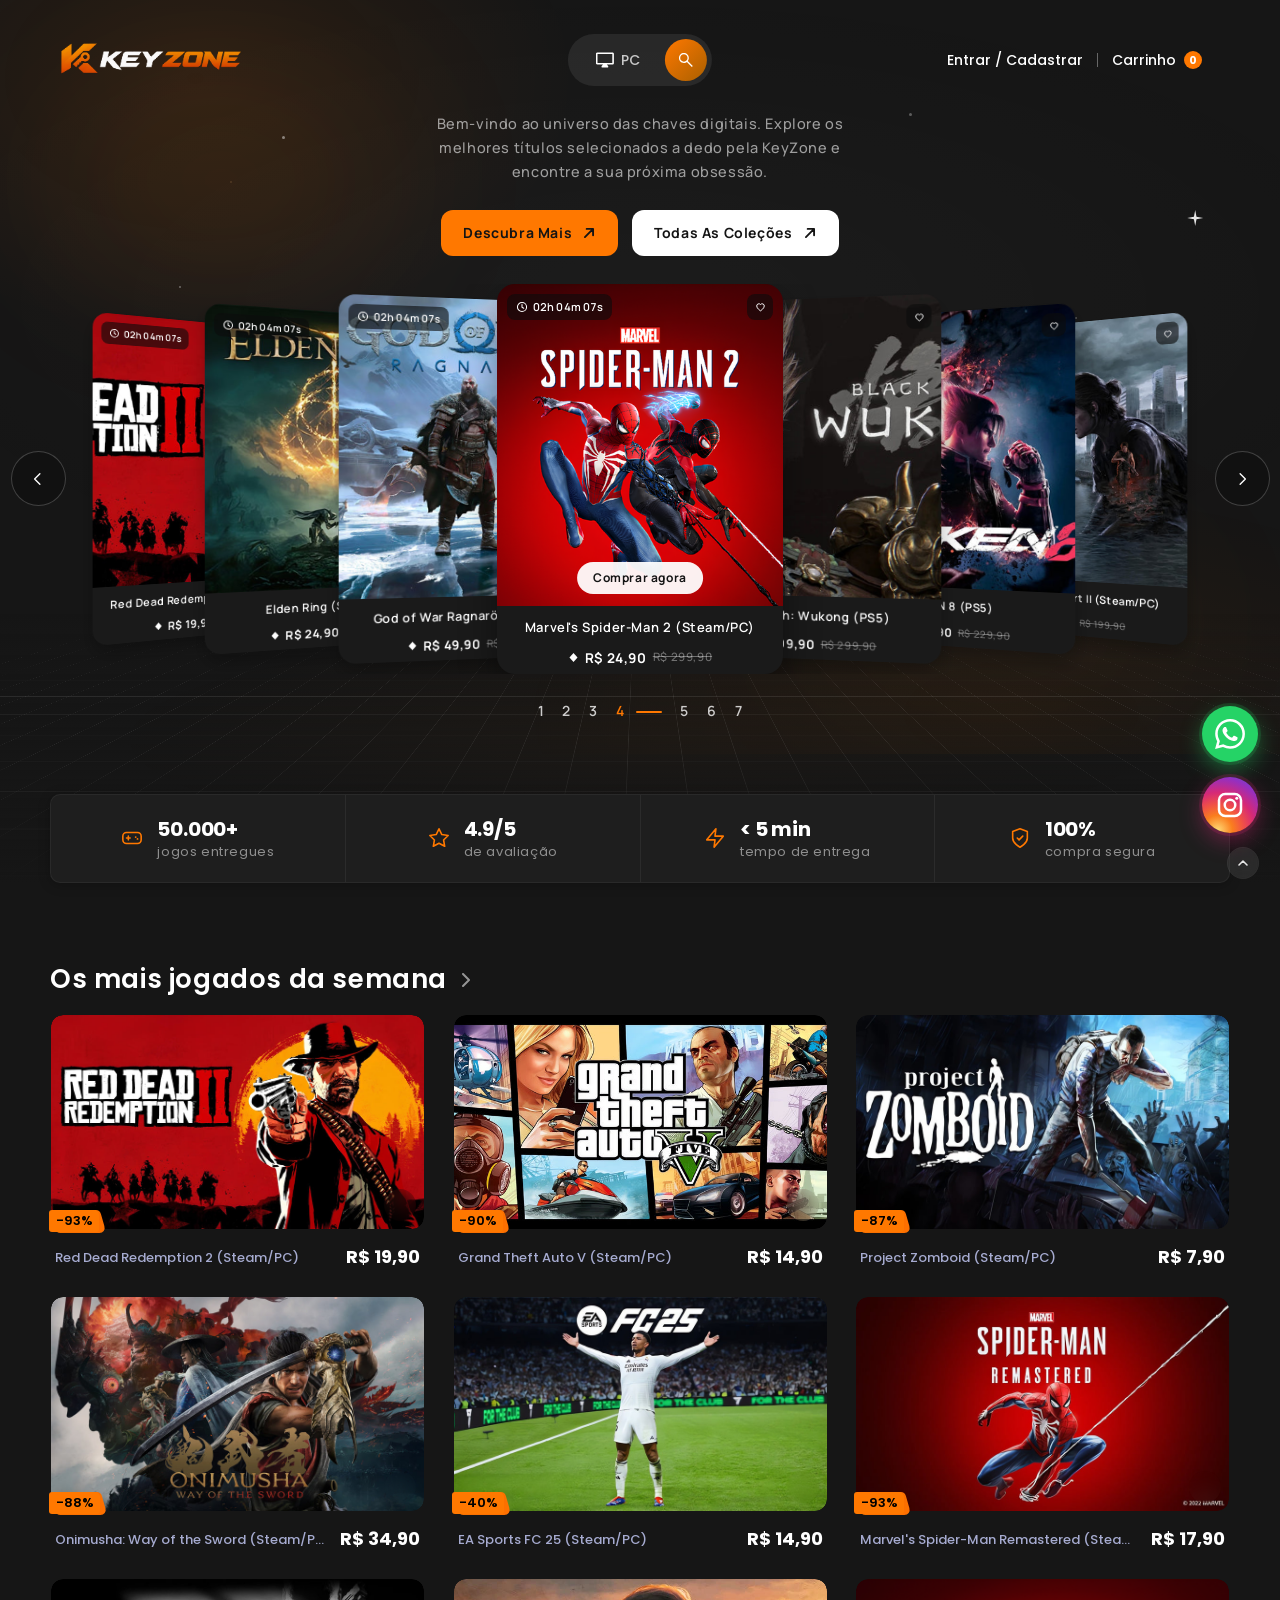
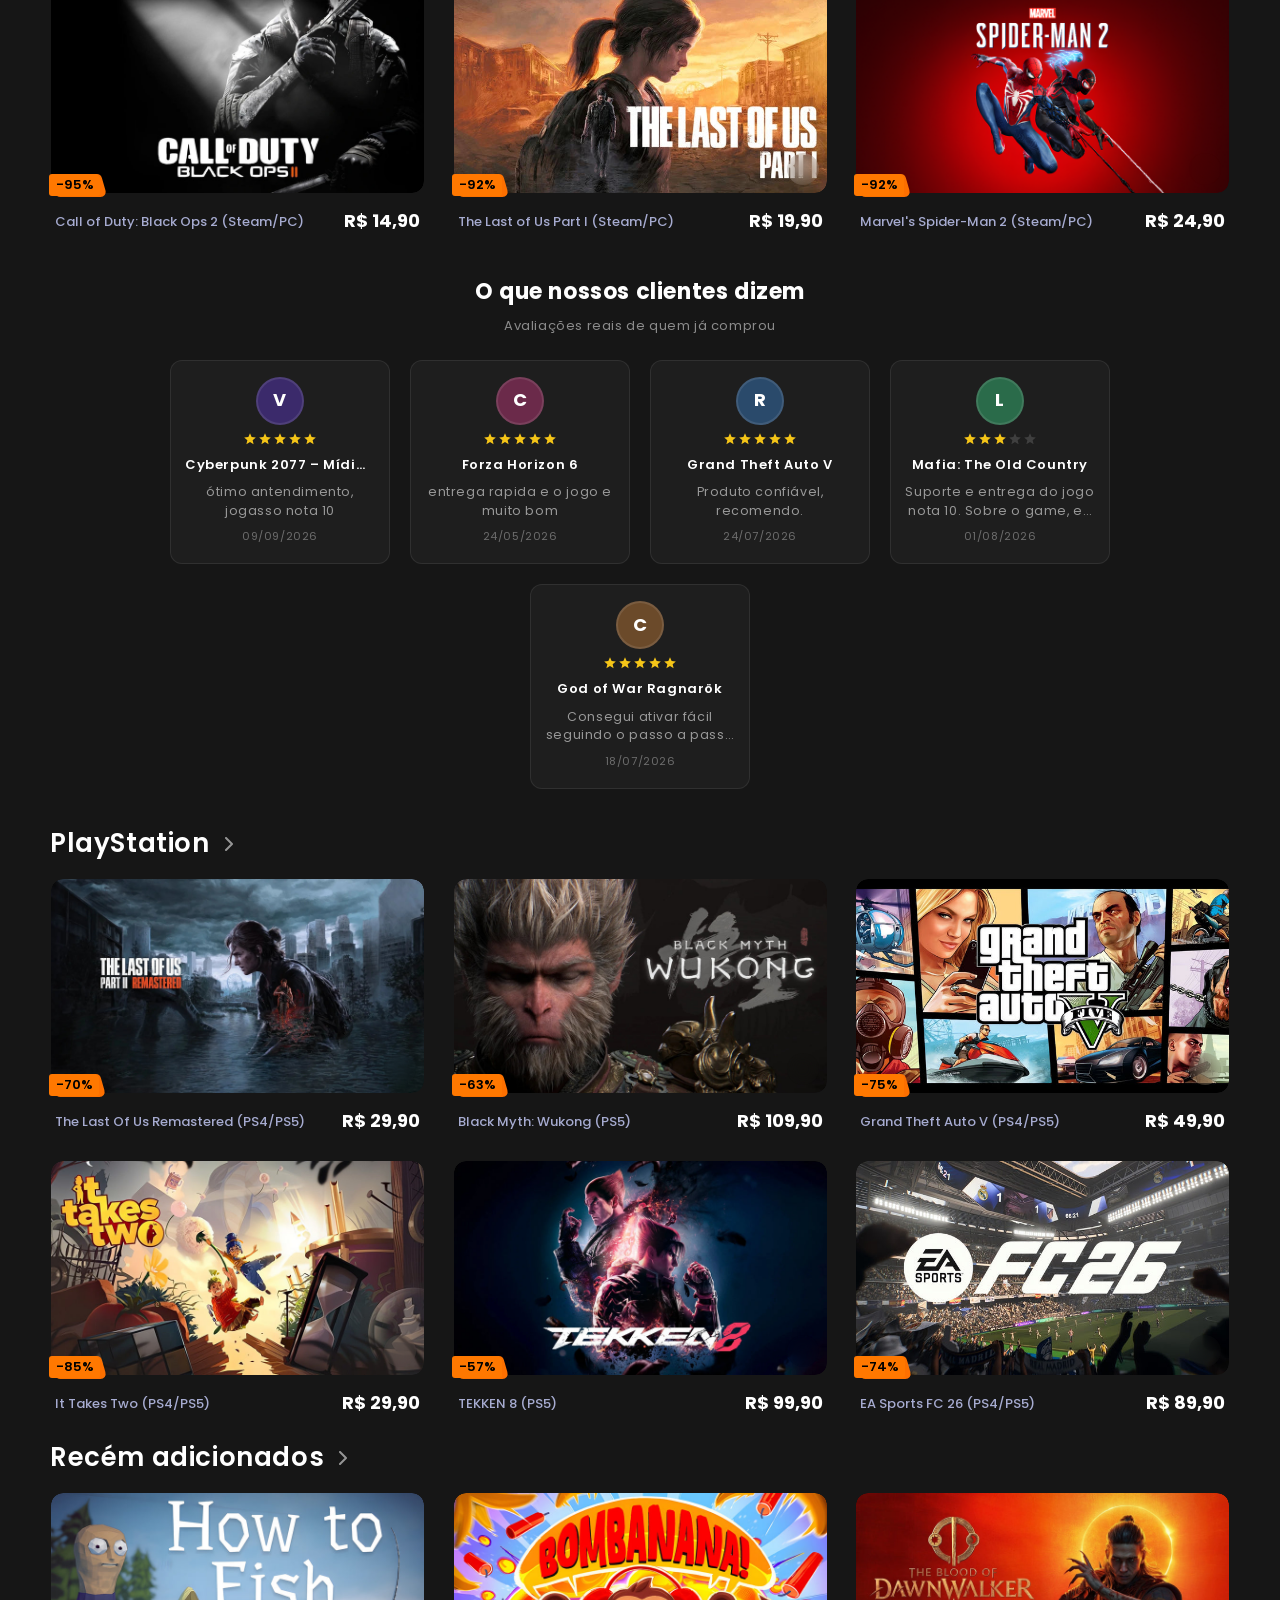
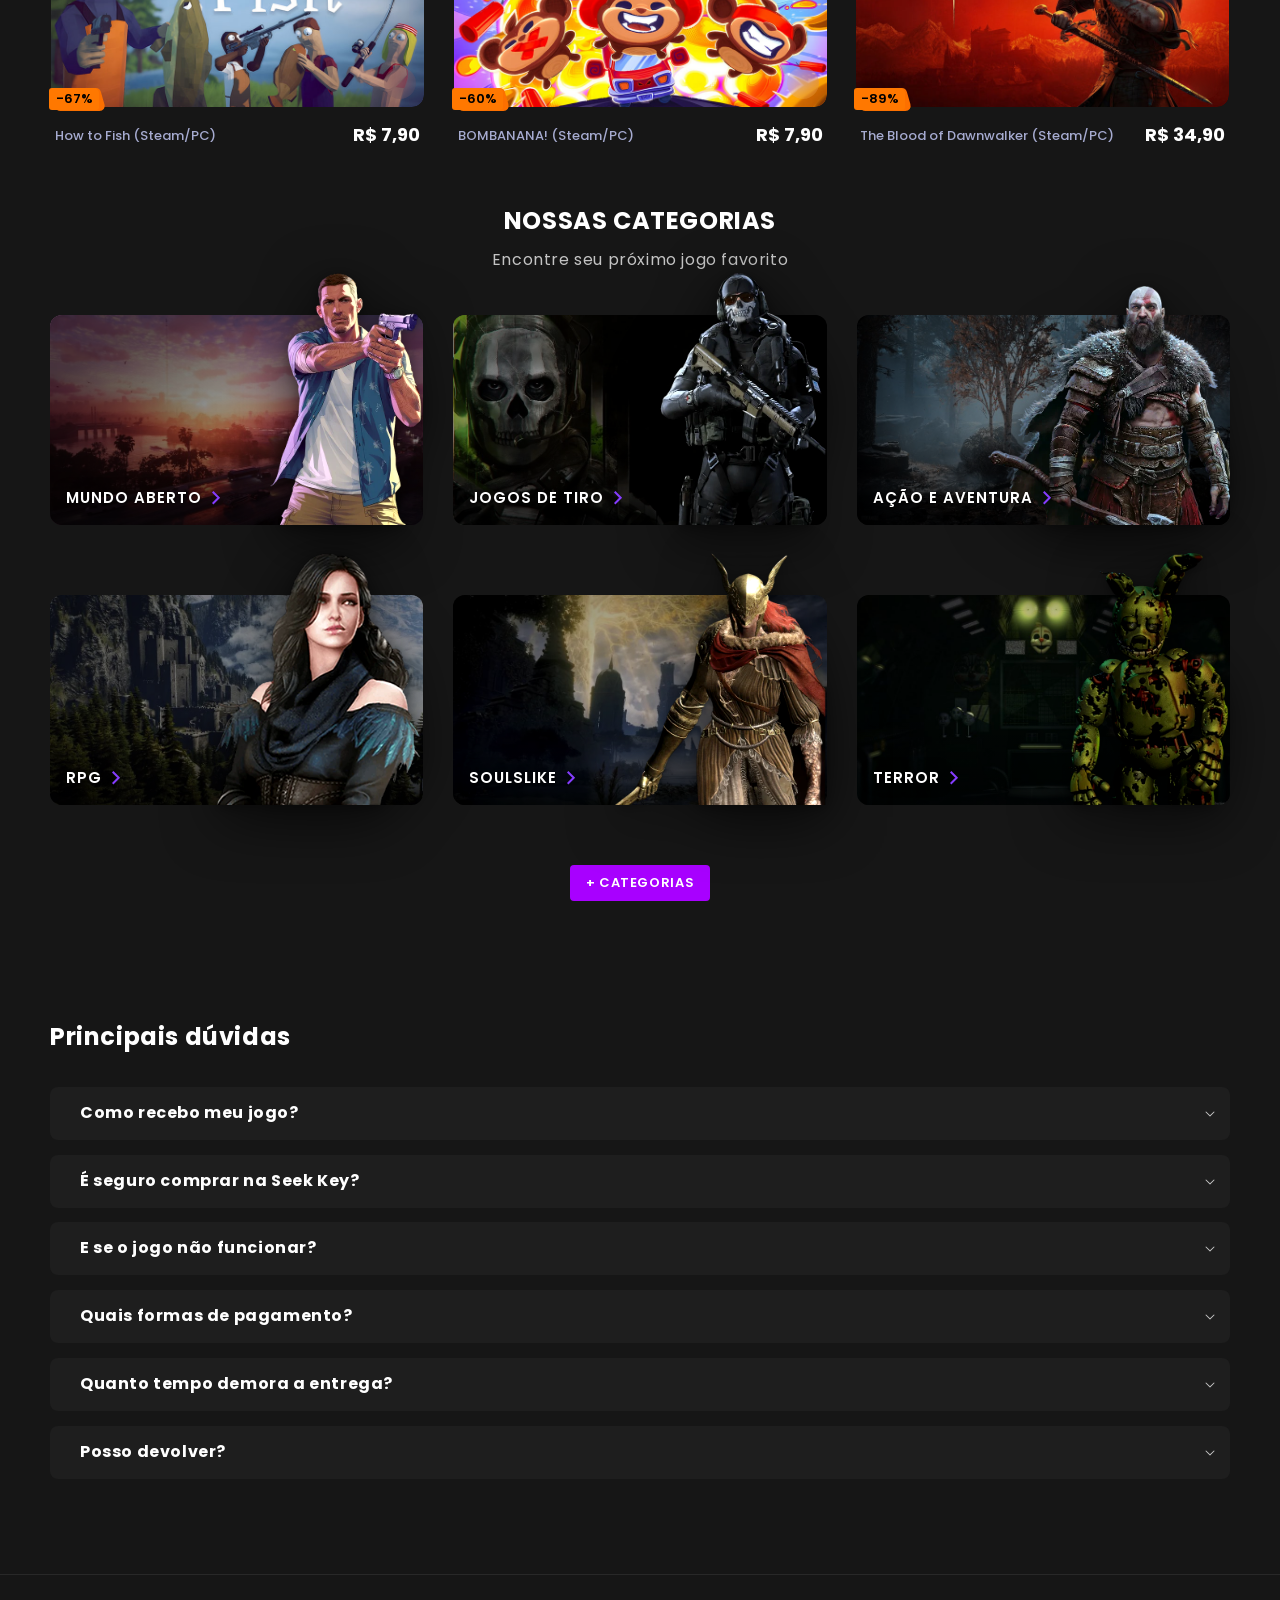
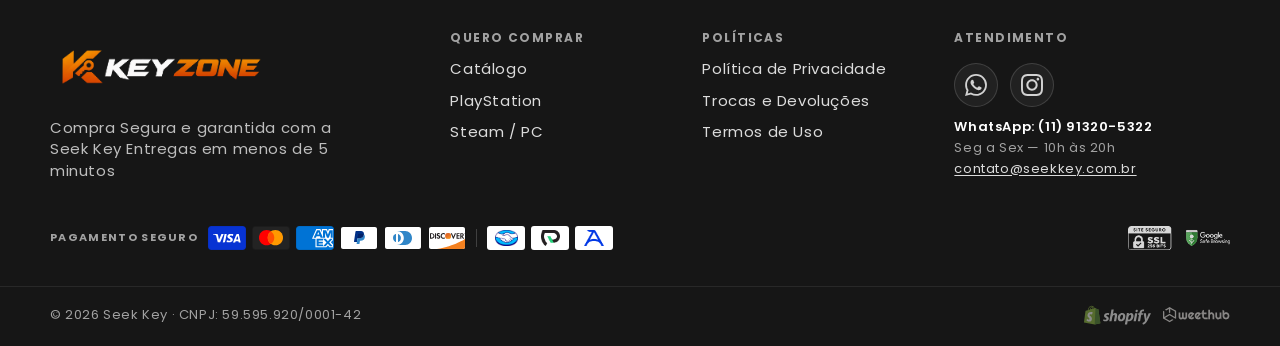
==== commit 1e21dc8c: "Add the product catalog page and point storefront links to it. Co-authored-by: Cursor <cursoragent@c" ====
--- a/index.html
+++ b/index.html
@@ -674,7 +674,7 @@
         </button>
       </div><div class="sk-cart-dropdown__empty">
           <p class="sk-cart-dropdown__empty-text">Seu carrinho está vazio</p>
-          <a href="/collections/all" class="sk-cart-dropdown__continue-btn">
+          <a href="produtos.html" class="sk-cart-dropdown__continue-btn">
             Continuar comprando
           </a>
         </div><cart-drawer-items class="is-empty">
@@ -1460,7 +1460,7 @@
           <path d="M2.5 9.5L9.5 2.5M9.5 2.5H4M9.5 2.5V8" stroke="currentColor" stroke-width="1.6" stroke-linecap="round" stroke-linejoin="round"></path>
         </svg>
       </a>
-      <a class="sk-tw__btn sk-tw__btn--ghost" href="/collections/all">
+      <a class="sk-tw__btn sk-tw__btn--ghost" href="produtos.html">
         Todas As Coleções
         <svg viewBox="0 0 12 12" fill="none" xmlns="http://www.w3.org/2000/svg" aria-hidden="true">
           <path d="M2.5 9.5L9.5 2.5M9.5 2.5H4M9.5 2.5V8" stroke="currentColor" stroke-width="1.6" stroke-linecap="round" stroke-linejoin="round"></path>
@@ -6338,7 +6338,7 @@
   }</style><footer class="footer sk-ft color-scheme-4 gradient"><div class="sk-ft__inner page-width"><div class="sk-ft__brand"><a href="/" class="sk-ft__logo-link">
               <img src="images/keyzone-logo.png" alt="Key Zone" width="300" height="100" loading="lazy" class="sk-ft__logo">
             </a><p class="sk-ft__tagline">Compra Segura e garantida com a Seek Key -Entregas em menos de 5 minutos</p></div><nav class="sk-ft__links" aria-label="Rodapé"><div class="sk-ft__col"><h3 class="sk-ft__h">Quero Comprar</h3><ul><li><a href="/collections/all">Catálogo</a></li><li><a href="/collections/playstation">PlayStation</a></li><li><a href="/collections/steam">Steam / PC</a></li></ul>
+Entregas em menos de 5 minutos</p></div><nav class="sk-ft__links" aria-label="Rodapé"><div class="sk-ft__col"><h3 class="sk-ft__h">Quero Comprar</h3><ul><li><a href="produtos.html">Catálogo</a></li><li><a href="/collections/playstation">PlayStation</a></li><li><a href="/collections/steam">Steam / PC</a></li></ul>
           </div><div class="sk-ft__col"><h3 class="sk-ft__h">Políticas</h3><ul><li><a href="/pages/politica-de-privacidade">Política de Privacidade</a></li><li><a href="/pages/trocas-e-devolucoes">Trocas e Devoluções</a></li><li><a href="/pages/termos-de-uso">Termos de Uso</a></li></ul>
           </div></nav><div class="sk-ft__support"><h3 class="sk-ft__h">ATENDIMENTO</h3><ul class="sk-ft__social">
             <li>
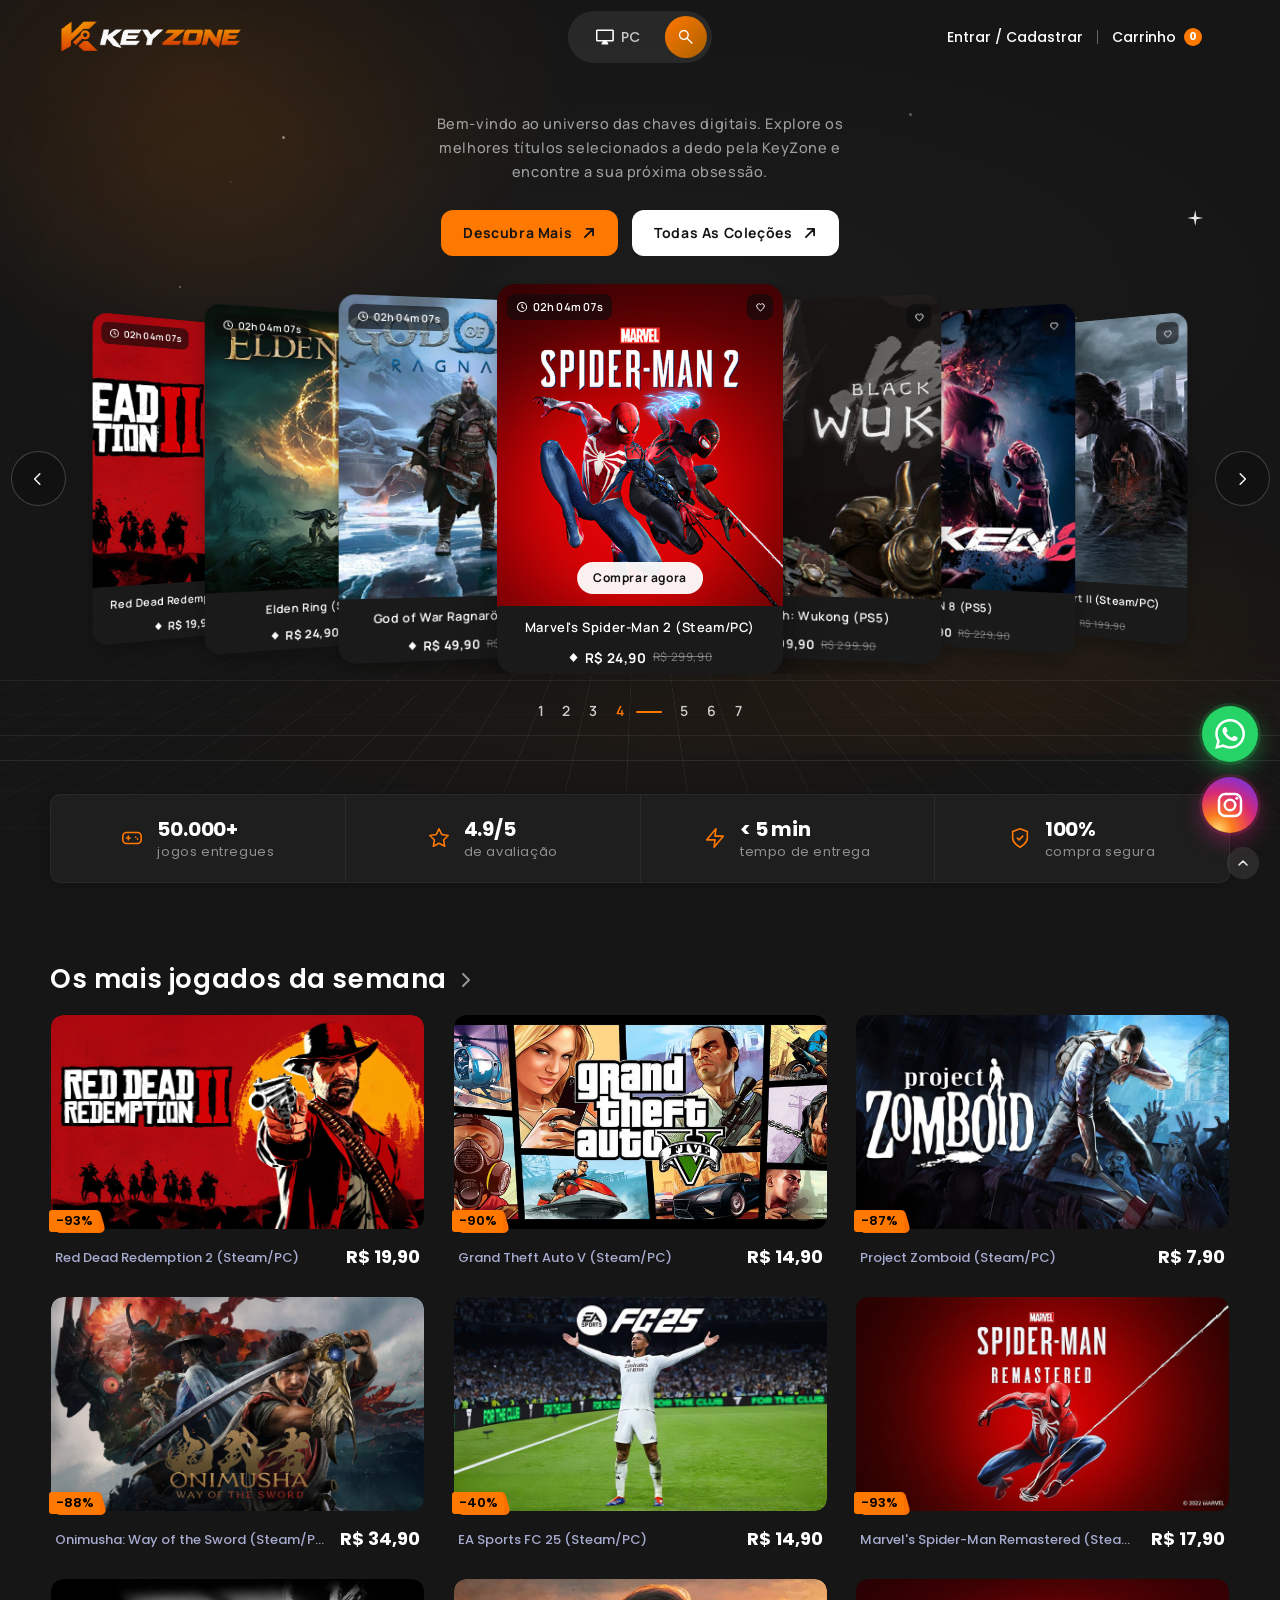
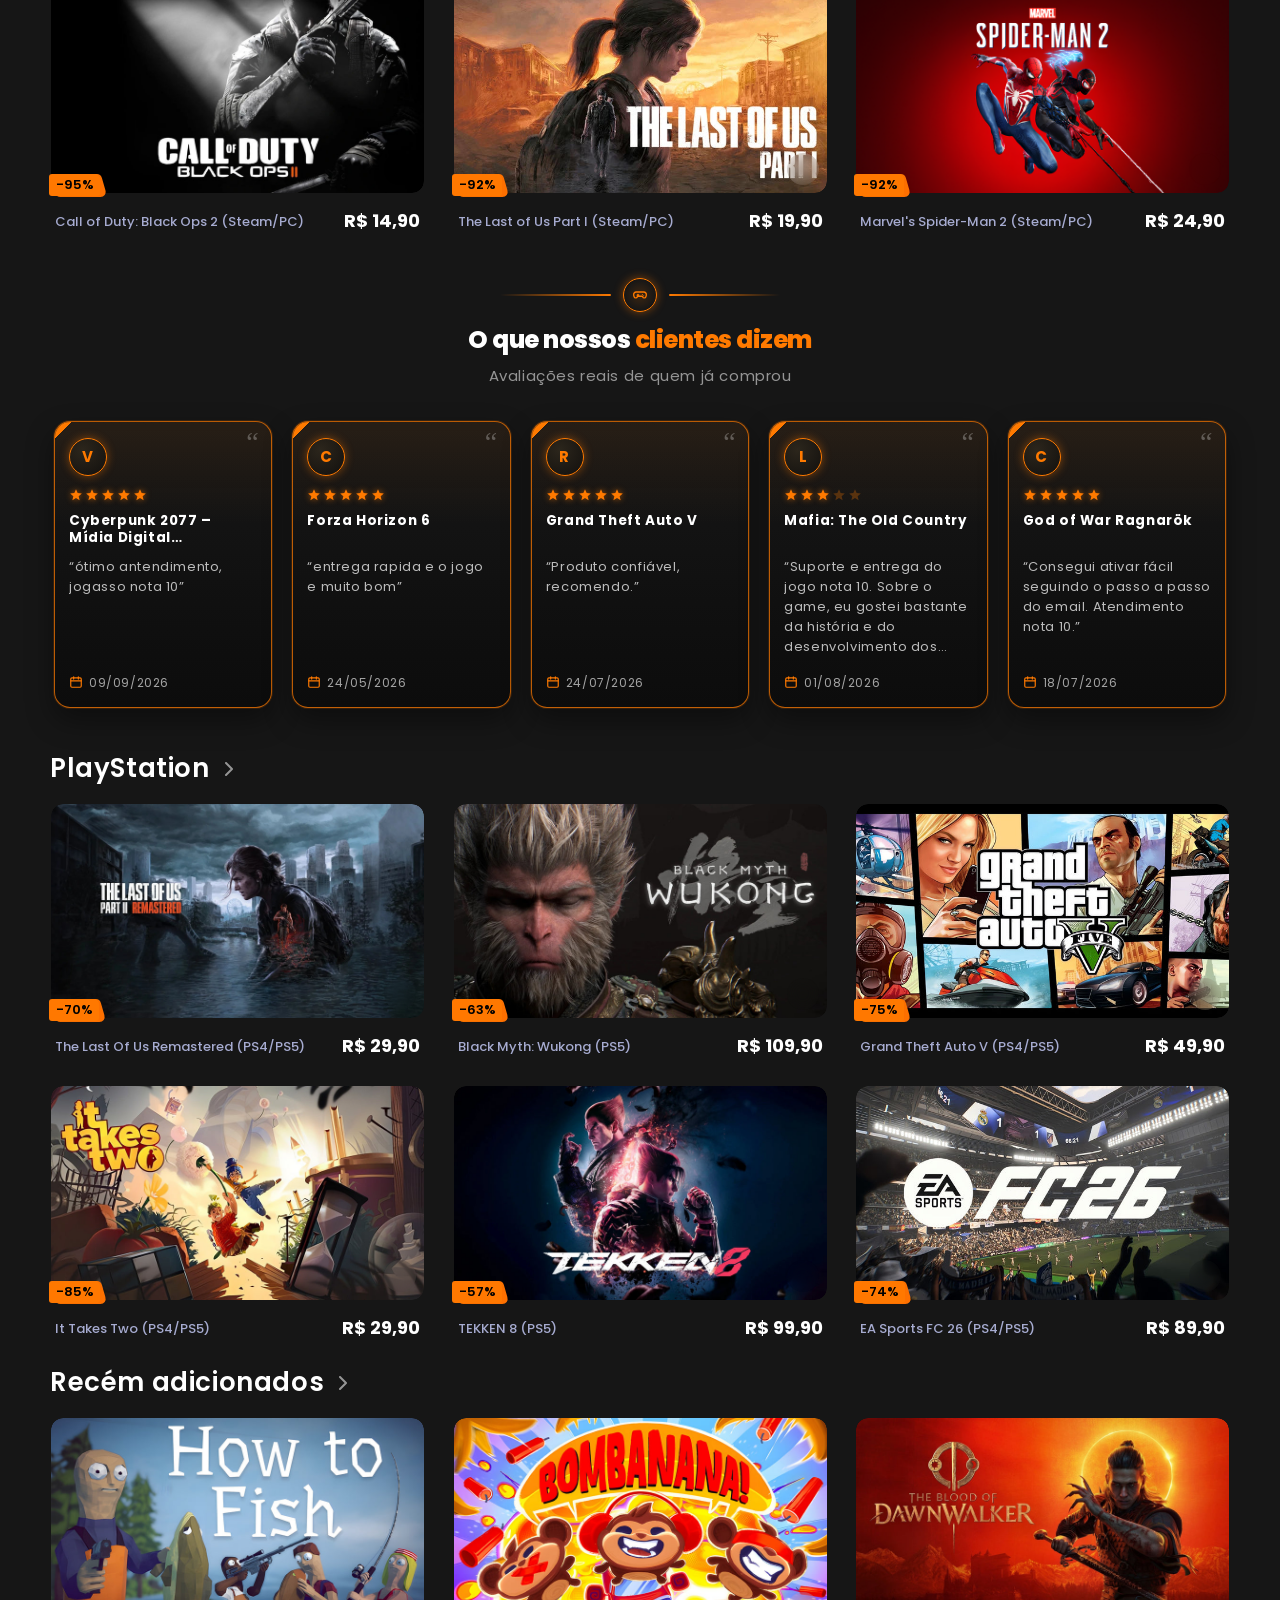
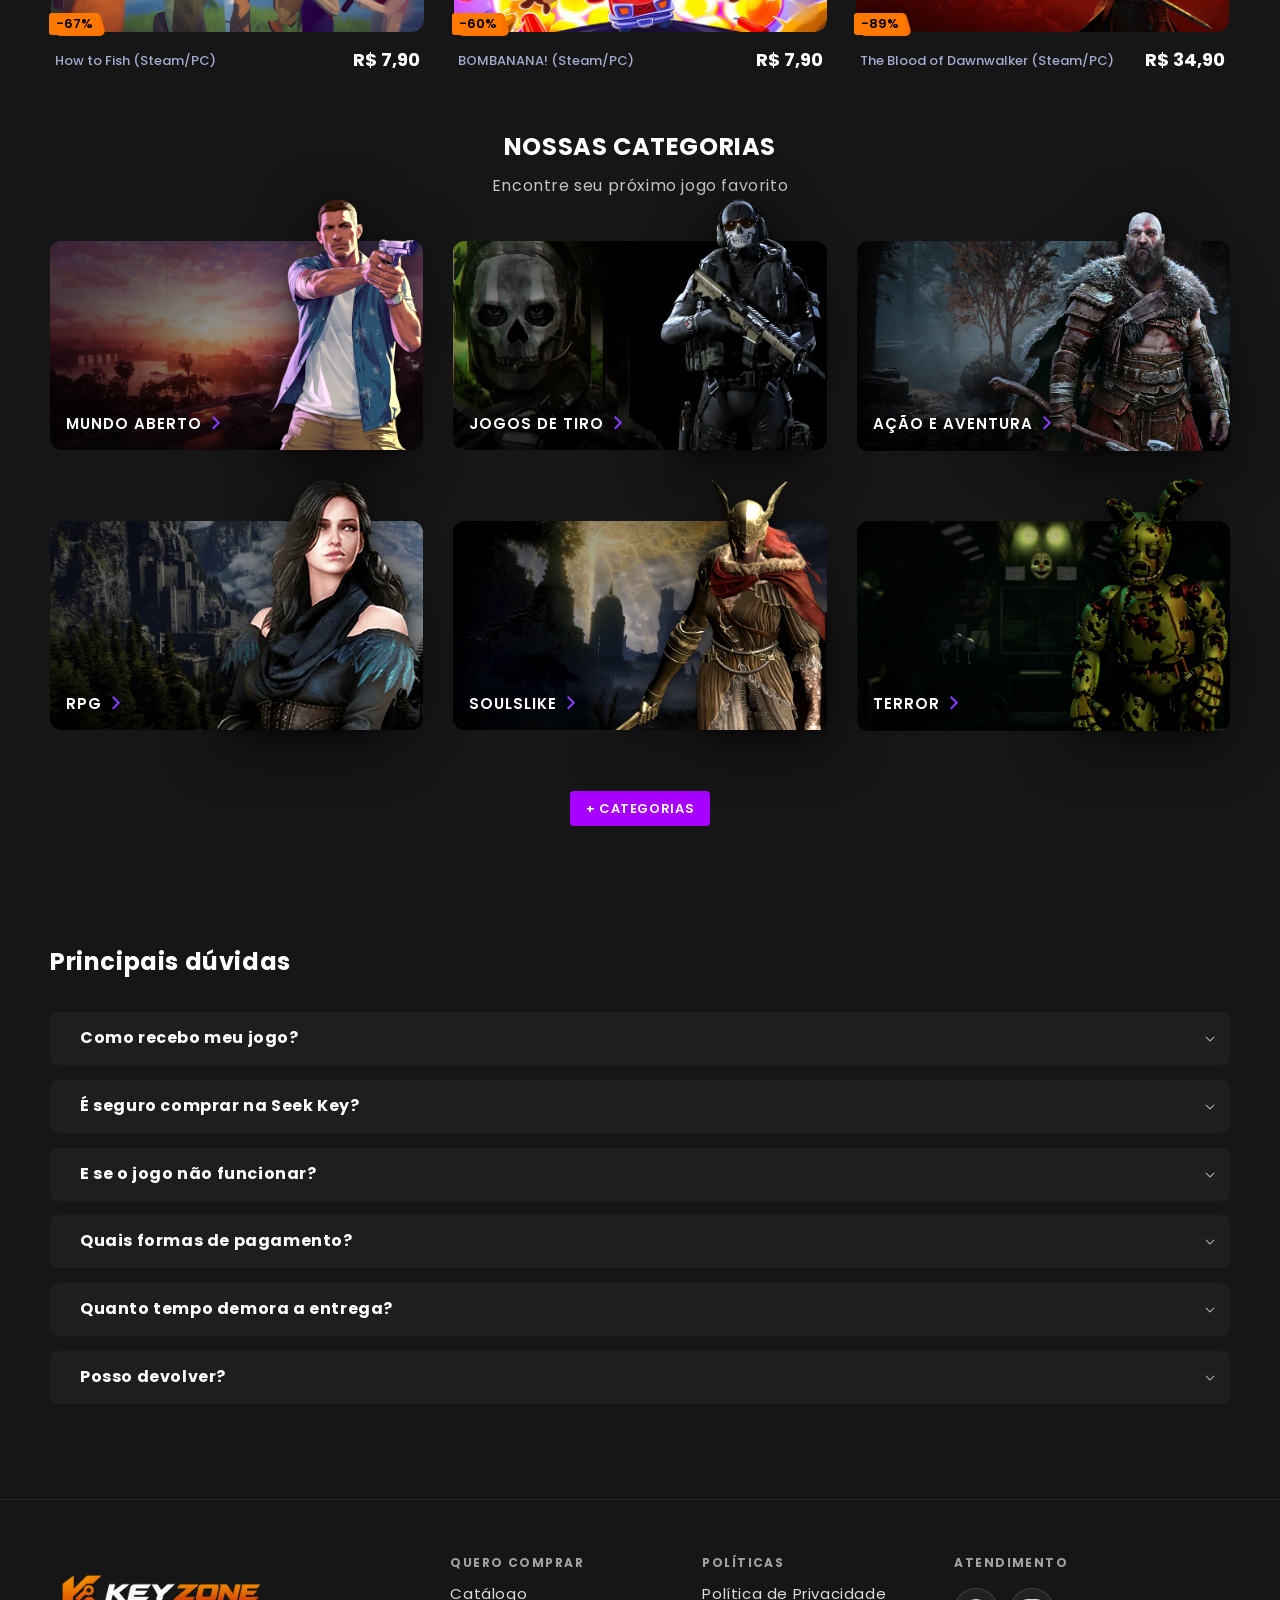
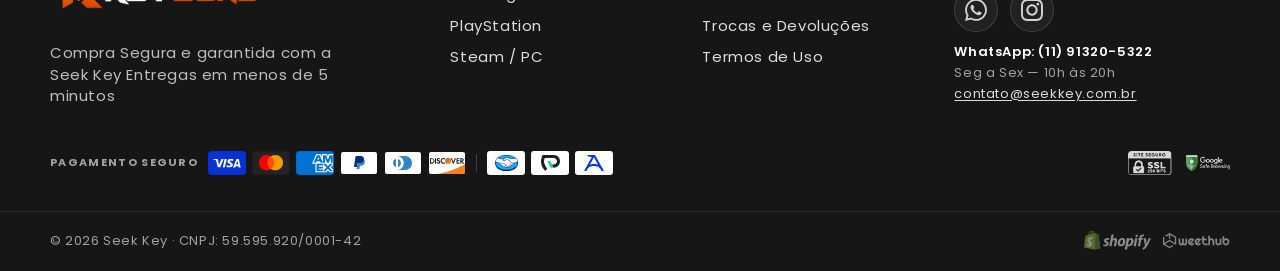
==== commit ad5b1d60: "Integra arquivos da subpasta keyzone e atualiza projeto" ====
--- a/index.html
+++ b/index.html
@@ -762,12 +762,12 @@
     }
   }
 </style><style data-shopify="">.header {
-    padding: 10px 3rem 10px 3rem;
+    padding: 4px 3rem 4px 3rem;
   }
 
   @media screen and (max-width: 920px) {
     .header {
-      padding: 20px 2rem 20px 2rem;
+      padding: 4px 2rem 4px 2rem;
     }
   }
 
@@ -784,8 +784,8 @@
 
   @media screen and (min-width: 990px) {
     .header {
-      padding-top: 20px;
-      padding-bottom: 20px;
+      padding-top: 4px;
+      padding-bottom: 4px;
     }
   }</style>
 
@@ -886,7 +886,7 @@
       
       
 <div class="kz-header-actions">
-<a href="https://secure.seekkey.com.br/conta/login" class="header__icon header__icon--account link focus-inset" rel="nofollow"><span class="kz-header-guest">Entrar / Cadastrar</span><span class="visually-hidden">Fazer login ou cadastrar</span></a>
+<a href="login.html" class="header__icon header__icon--account link focus-inset" rel="nofollow"><span class="kz-header-guest">Entrar / Cadastrar</span><span class="visually-hidden">Fazer login ou cadastrar</span></a>
 <span class="kz-header-sep" aria-hidden="true"></span>
 <a href="/cart" class="header__icon header__icon--cart link focus-inset" id="cart-icon-bubble">
         <span class="kz-header-cart-label">Carrinho</span>
@@ -3200,8 +3200,38 @@
   </div>
 </section><div id="shopify-section-template--21499907932383__testimonials_real_main" class="shopify-section"><style data-shopify="">.treal { padding: 60px 0; }
   .treal__header { text-align: center; margin-bottom: 40px; }
-  .treal__title { font-size: clamp(1.6rem,3vw,2.2rem); font-weight:700; color:#fff; margin:0 0 8px; }
-  .treal__subtitle { font-size: 14px; color: rgba(255,255,255,0.5); margin:0; }
+  .treal__ornament {
+    display: flex;
+    align-items: center;
+    justify-content: center;
+    gap: 12px;
+    width: min(100%, 280px);
+    margin: 0 auto 14px;
+  }
+  .treal__ornament-line {
+    flex: 1;
+    height: 2px;
+    border-radius: 2px;
+    background: linear-gradient(90deg, transparent, #ff7a00);
+  }
+  .treal__ornament-line--right { background: linear-gradient(90deg, #ff7a00, transparent); }
+  .treal__ornament-icon {
+    width: 34px;
+    height: 34px;
+    border-radius: 50%;
+    border: 1.5px solid #ff7a00;
+    color: #ff7a00;
+    display: flex;
+    align-items: center;
+    justify-content: center;
+    flex: none;
+    box-shadow: 0 0 10px rgba(255, 122, 0, 0.45);
+    background: radial-gradient(circle, rgba(255, 122, 0, 0.16), transparent 70%);
+  }
+  .treal__ornament-icon svg { width: 18px; height: 18px; display: block; }
+  .treal__title { font-size: clamp(1.8rem, 3.2vw, 2.45rem); font-weight: 800; color: #fff; margin: 0 0 8px; letter-spacing: -0.02em; line-height: 1.15; }
+  .treal__title span { color: #ff7a00; }
+  .treal__subtitle { font-size: 15px; color: rgba(255,255,255,0.55); margin: 0; }
   .treal__carousel-wrap { position:relative; }
 
   /* ── DESKTOP = fila fixa centralizada dos cartões do Instant Gaming ─────────
@@ -3217,30 +3247,72 @@
     display: flex;
     flex-wrap: wrap;
     justify-content: center;
+    align-items: stretch;
     gap: 20px;
-    padding: 4px;
+    padding: 10px 4px;
   }
 
   .treal-card {
-    flex: 0 0 240px;
-    background: #1e1e1e;
-    border: 1px solid rgba(255,255,255,0.08);
-    border-radius: 12px;
+    position: relative;
+    flex: 1 1 180px;
+    min-width: 0;
+    background:
+      linear-gradient(180deg, rgba(255, 122, 0, 0.07), transparent 36%),
+      linear-gradient(180deg, #171717 0%, #0c0c0c 100%);
+    border: 1px solid rgba(255, 122, 0, 0.72);
+    border-radius: 16px;
     overflow: hidden;
     display: flex;
     flex-direction: column;
-    align-items: center;
-    text-align: center;
-    gap: 9px;
-    padding: 22px 18px;
-    transition: transform 0.2s, border-color 0.2s;
+    align-items: stretch;
+    text-align: left;
+    gap: 0;
+    padding: 16px 14px 14px;
+    box-shadow:
+      0 0 0 1px rgba(255, 122, 0, 0.14),
+      0 12px 28px rgba(0, 0, 0, 0.4);
+    transition: transform 0.45s cubic-bezier(0.22, 1, 0.36, 1), border-color 0.45s ease, box-shadow 0.45s ease;
+  }
+  .treal-card::before {
+    content: "";
+    position: absolute;
+    top: 0;
+    left: 0;
+    width: 16px;
+    height: 16px;
+    background: linear-gradient(135deg, #ff7a00 52%, transparent 52%);
+    pointer-events: none;
+  }
+  .treal-card::after {
+    content: "\201C";
+    position: absolute;
+    top: 6px;
+    right: 12px;
+    font-family: Georgia, "Times New Roman", serif;
+    font-size: 28px;
+    line-height: 1;
+    color: rgba(255, 255, 255, 0.28);
+    pointer-events: none;
   }
   /* Q-339: o movimento no hover e o :active são affordance de clique, então só
      valem no cartão que ABRE algo (o que tem print). Sem isso o cartão sem
      imagem prometia clique e não fazia nada — era o defeito da Q-313. */
   .treal-card[data-full] { cursor: pointer; }
-  .treal-card[data-full]:hover { transform: translateY(-3px); border-color: rgba(255,255,255,0.18); }
   .treal-card[data-full]:active { opacity: .85; }
+
+  @media (hover: hover) and (pointer: fine) {
+    .treal-card:hover {
+      transform: translateY(-4px);
+      border-color: #ff7a00;
+      box-shadow:
+        0 0 0 1px rgba(255, 122, 0, 0.55),
+        0 0 22px rgba(255, 122, 0, 0.38),
+        0 16px 28px rgba(0, 0, 0, 0.45);
+    }
+    .treal-card:hover .treal-ig__av {
+      box-shadow: 0 0 16px rgba(255, 122, 0, 0.9);
+    }
+  }
 
   /* O print não aparece dentro do cartão: ele é carregado pelo lightbox a partir
      do data-full. O placeholder "Adicione o print" não existe mais (Q-312) — não
@@ -3259,47 +3331,74 @@
   .treal-ig { display: contents; }
 
   .treal-ig__av {
-    width: 60px;
-    height: 60px;
+    width: 38px;
+    height: 38px;
     border-radius: 50%;
     display: flex;
     align-items: center;
     justify-content: center;
-    font-size: 22px;
+    align-self: flex-start;
+    font-size: 15px;
     font-weight: 700;
-    color: #fff;
-    border: 2px solid rgba(255,255,255,0.1);
+    color: #ff7a00 !important;
+    background: radial-gradient(circle at 35% 30%, #2c261c, #12100e) !important;
+    border: 1.5px solid #ff7a00;
+    box-shadow: 0 0 10px rgba(255, 122, 0, 0.45);
+    transition: box-shadow 0.45s ease;
     flex: none;
   }
 
-  .treal-ig__stars { display: flex; gap: 1px; }
+  .treal-ig__stars { display: flex; gap: 2px; align-self: flex-start; margin-top: 12px; }
   .treal-ig__stars svg { width: 14px; height: 14px; }
-  .treal-ig__star--on { color: #F5C518; }
-  .treal-ig__star--off { color: rgba(255,255,255,0.15); }
+  .treal-ig__star--on { color: #ff7a00; filter: drop-shadow(0 0 3px rgba(255, 122, 0, 0.65)); }
+  .treal-ig__star--off { color: rgba(255, 122, 0, 0.28); }
 
   .treal-ig__prod {
     color: #fff;
-    font-size: 13px;
-    font-weight: 600;
+    font-size: 13.5px;
+    font-weight: 700;
+    line-height: 1.3;
     max-width: 100%;
-    white-space: nowrap;
-    overflow: hidden;
-    text-overflow: ellipsis;
-  }
-
-  /* 2 linhas, igual ao deles: o texto é chamariz, não leitura completa */
-  .treal-ig__txt {
-    color: rgba(255,255,255,0.55);
-    font-size: 12.5px;
-    line-height: 1.5;
-    margin: 0;
+    margin-top: 10px;
+    min-height: 2.6em;
+    white-space: normal;
     display: -webkit-box;
     -webkit-line-clamp: 2;
     -webkit-box-orient: vertical;
     overflow: hidden;
   }
 
-  .treal-ig__tempo { color: rgba(255,255,255,0.35); font-size: 11px; }
+  .treal-ig__txt {
+    color: rgba(255,255,255,0.72);
+    font-size: 13px;
+    line-height: 1.55;
+    margin: 10px 0 0;
+    min-height: calc(1.55em * 5);
+    display: -webkit-box;
+    -webkit-line-clamp: 5;
+    -webkit-box-orient: vertical;
+    overflow: hidden;
+  }
+  .treal-ig__txt::before { content: "\201C"; }
+  .treal-ig__txt::after { content: "\201D"; }
+
+  .treal-ig__tempo {
+    display: inline-flex;
+    align-items: center;
+    gap: 6px;
+    margin-top: auto;
+    padding-top: 14px;
+    color: rgba(255,255,255,0.62);
+    font-size: 12px;
+    align-self: flex-start;
+  }
+  .treal-ig__tempo::before {
+    content: "";
+    width: 14px;
+    height: 14px;
+    flex: none;
+    background: url("data:image/svg+xml,%3Csvg xmlns='http://www.w3.org/2000/svg' viewBox='0 0 24 24' fill='none' stroke='%23ff7a00' stroke-width='2' stroke-linecap='round' stroke-linejoin='round'%3E%3Crect x='3' y='5' width='18' height='16' rx='2'/%3E%3Cpath d='M3 10h18M8 3v4M16 3v4'/%3E%3C/svg%3E") center / contain no-repeat;
+  }
   .treal-ig__ver { color: #863dff; font-size: 11px; font-weight: 600; }
   .treal-ig__sel { color: #4ade80; font-size: 11px; display: inline-flex; align-items: center; gap: 3px; }
   .treal-ig__sel svg { width: 11px; height: 11px; }
@@ -3332,19 +3431,16 @@
     .treal__track::-webkit-scrollbar { display:none; }
 
     .treal-card {
-      flex: 0 0 150px;
+      flex: 0 0 230px;
       scroll-snap-align: start;
-      padding: 14px 10px 12px;
-      gap: 7px;
+      padding: 16px 14px 14px;
       -webkit-tap-highlight-color: transparent;
     }
-    .treal-card:hover { transform: none; }
-
-    .treal-ig__av { width: 56px; height: 56px; font-size: 20px; }
-    .treal-ig__stars svg { width: 12px; height: 12px; }
-    .treal-ig__prod { font-size: 12px; }
-    .treal-ig__txt { font-size: 11.5px; line-height: 1.45; }
-    .treal-ig__tempo { font-size: 10.5px; }
+    .treal-ig__av { width: 36px; height: 36px; font-size: 14px; }
+    .treal-ig__stars svg { width: 13px; height: 13px; }
+    .treal-ig__prod { font-size: 13px; }
+    .treal-ig__txt { font-size: 12.5px; line-height: 1.5; }
+    .treal-ig__tempo { font-size: 11px; }
     .treal-ig__ver { font-size: 10.5px; }
     .treal-ig__sel { font-size: 10.5px; }
   }
@@ -3380,7 +3476,11 @@
     cursor: pointer;
   }
   .treal-lb__close:focus-visible { outline: 2px solid #fff; outline-offset: 2px; }
-  @media (prefers-reduced-motion: reduce) { .treal-lb { transition: none; } }
+  @media (prefers-reduced-motion: reduce) {
+    .treal-lb,
+    .treal-card,
+    .treal-ig__av { transition: none; }
+  }
 
 
   /* ── HOME COMPACTA (14/08/2026, Q-222) ────────────────────────────────────
@@ -3391,33 +3491,45 @@
      larguras, porque na home o bloco fica ENTRE dois trilhos e não no fim da
      página. Escopado em `body.template-index`: os hubs não mudam. ─────────── */
   body.template-index .treal { padding: 26px 0; }
-  body.template-index .treal__header { margin-bottom: 18px; }
-  body.template-index .treal__title { font-size: 22px; }
-  body.template-index .treal__subtitle { font-size: 13px; }
+  body.template-index .treal__header { margin-bottom: 22px; }
+  body.template-index .treal__title { font-size: clamp(1.8rem, 3.2vw, 2.45rem); }
+  body.template-index .treal__subtitle { font-size: 15px; }
   body.template-index .treal-card {
-    flex: 0 0 220px;
-    padding: 16px 14px;
-    gap: 7px;
-  }
-  body.template-index .treal-ig__av { width: 48px; height: 48px; font-size: 18px; }
+    flex: 1 1 0;
+    min-width: 0;
+    padding: 16px 14px 14px;
+  }
+  body.template-index .treal-ig__av { width: 38px; height: 38px; font-size: 15px; }
 
   @media (max-width: 749px) {
     /* no celular a referência é a versão que já está no ar no hub */
     body.template-index .treal { padding: 18px 0; }
-    body.template-index .treal__header { margin-bottom: 10px; }
-    body.template-index .treal__title { font-size: 16px; margin-bottom: 4px; }
-    body.template-index .treal__subtitle { font-size: 11px; }
-    body.template-index .treal-card { flex: 0 0 138px; padding: 10px 8px 9px; gap: 5px; }
-    body.template-index .treal-ig__av { width: 40px; height: 40px; font-size: 15px; }
-    body.template-index .treal-ig__prod { font-size: 11.5px; }
-    body.template-index .treal-ig__txt { font-size: 11px; }
+    body.template-index .treal__header { margin-bottom: 14px; }
+    body.template-index .treal__title { font-size: 22px; margin-bottom: 6px; }
+    body.template-index .treal__subtitle { font-size: 13px; }
+    body.template-index .treal__ornament { width: min(100%, 220px); margin-bottom: 10px; }
+    body.template-index .treal-card { flex: 0 0 230px; padding: 16px 14px 14px; }
+    body.template-index .treal-ig__av { width: 36px; height: 36px; font-size: 14px; }
+    body.template-index .treal-ig__prod { font-size: 13px; }
+    body.template-index .treal-ig__txt { font-size: 12.5px; }
     body.template-index .treal-ig__tempo,
-    body.template-index .treal-ig__ver { font-size: 10px; }
+    body.template-index .treal-ig__ver { font-size: 11px; }
+  }
+
+  @media (min-width: 750px) {
+    .treal__track { flex-wrap: nowrap; align-items: stretch; }
+    .treal-card,
+    body.template-index .treal-card { flex: 1 1 0; width: auto; min-width: 0; }
   }</style><section class="treal section-template--21499907932383__testimonials_real_main-padding color-scheme-1">
   <div class="page-width">
 
     <div class="treal__header">
-      <h2 class="treal__title">O que nossos clientes dizem</h2>
+      <div class="treal__ornament" aria-hidden="true">
+        <span class="treal__ornament-line"></span>
+        <span class="treal__ornament-icon"><svg viewBox="0 0 24 24" fill="none" stroke="currentColor" stroke-width="1.8" stroke-linecap="round" stroke-linejoin="round"><path d="M7 8h10a3.5 3.5 0 0 1 3.4 4.3l-.6 2.1a2 2 0 0 1-1.9 1.5h-.5a1.8 1.8 0 0 1-1.6-1l-.6-1.2H8.8l-.6 1.2a1.8 1.8 0 0 1-1.6 1h-.5a2 2 0 0 1-1.9-1.5l-.6-2.1A3.5 3.5 0 0 1 7 8z"></path><path d="M8.2 12.2h2.2M9.3 11.1v2.2"></path><circle cx="15.2" cy="11.4" r=".7" fill="currentColor" stroke="none"></circle><circle cx="16.9" cy="13" r=".7" fill="currentColor" stroke="none"></circle></svg></span>
+        <span class="treal__ornament-line treal__ornament-line--right"></span>
+      </div>
+      <h2 class="treal__title">O que nossos <span>clientes dizem</span></h2>
       <p class="treal__subtitle">Avaliações reais de quem já comprou</p>
     </div>
 
@@ -6469,6 +6581,42 @@
   <script src="js/seekkey-checkout-redirect-v2.js" defer="defer"></script>
   <!-- Seek Key Account Widget -->
 <script src="js/sk-account-widget.js" type="text/javascript"></script>
+<script>
+  // #region agent log
+  (function () {
+    var endpoint = "http://127.0.0.1:7869/ingest/ff63bd7b-2375-4ccb-be35-a060f73b39e2";
+    function send(hypothesisId, message, data) {
+      fetch(endpoint, { method: "POST", headers: { "Content-Type": "application/json", "X-Debug-Session-Id": "475268" }, body: JSON.stringify({ sessionId: "475268", runId: "pre-fix", hypothesisId: hypothesisId, location: "index.html:account-link", message: message, data: data, timestamp: Date.now() }) }).catch(function () {});
+    }
+    function snapshot(message) {
+      var links = Array.prototype.slice.call(document.querySelectorAll("a.header__icon--account"));
+      send("A", message, { count: links.length, portal: window.SK_PORTAL || null, links: links.map(function (a) { return { href: a.getAttribute("href"), className: a.className, text: (a.textContent || "").trim().slice(0, 40) }; }) });
+    }
+    function watch() {
+      snapshot("account-links-now");
+      var links = document.querySelectorAll("a.header__icon--account");
+      links.forEach(function (a) {
+        new MutationObserver(function () { snapshot("href-or-class-mutated"); }).observe(a, { attributes: true, attributeFilter: ["href", "class"] });
+      });
+    }
+    document.addEventListener("click", function (e) {
+      var a = e.target && e.target.closest && e.target.closest("a.header__icon--account, .kz-header-guest");
+      if (!a) return;
+      var link = a.closest("a") || a;
+      send("B", "account-click-capture", { tag: e.target.tagName, href: link.getAttribute && link.getAttribute("href"), className: link.className, defaultPrevented: e.defaultPrevented });
+    }, true);
+    document.addEventListener("click", function (e) {
+      var a = e.target && e.target.closest && e.target.closest("a.header__icon--account, .kz-header-guest");
+      if (!a) return;
+      var link = a.closest("a") || a;
+      send("B", "account-click-bubble", { href: link.getAttribute && link.getAttribute("href"), className: link.className, defaultPrevented: e.defaultPrevented });
+    });
+    if (document.readyState === "loading") document.addEventListener("DOMContentLoaded", watch);
+    else watch();
+    setTimeout(function () { snapshot("account-links-after-1s"); }, 1000);
+  })();
+  // #endregion
+</script>
   <script src="js/seekkey-hover-video.js" defer=""></script>
   <script src="js/sk-contact-bubbles.js" type="text/javascript"></script>
 <button type="button" id="skBackToTop" class="sk-btt" aria-label="Voltar ao topo" style="top: 557.75px;">
--- a/css/header-transparent.css
+++ b/css/header-transparent.css
@@ -1,4 +1,6 @@
-.header-transparent .section-header{position:fixed!important;top:0;left:0;right:0;z-index:1000}.header-transparent .header-wrapper{background-color:transparent!important;transition:background-color .4s cubic-bezier(.16,1,.3,1),backdrop-filter .4s cubic-bezier(.16,1,.3,1),box-shadow .4s cubic-bezier(.16,1,.3,1)}.header-transparent .section-header.header--scrolled .header-wrapper{background-color:#161616eb!important;-webkit-backdrop-filter:saturate(180%) blur(20px);backdrop-filter:saturate(180%) blur(20px);box-shadow:0 1px 20px #00000059}.header-transparent .section-header:after{content:"";display:none}.header-transparent .section-header.header--scrolled:after{opacity:0}.header-transparent .shopify-section-header-sticky{position:fixed!important;top:0!important}.header-transparent .shopify-section-header-hidden{top:0!important;opacity:1!important;visibility:visible!important;pointer-events:auto!important}.header-transparent .section-header.animate{transition:all .4s cubic-bezier(.16,1,.3,1)}.header-transparent .header-wrapper--border-bottom{border-bottom-color:transparent!important}.header-transparent .section-header.header--scrolled .header-wrapper--border-bottom{border-bottom-color:#ffffff0a!important}.header-transparent .header{transition:padding .4s cubic-bezier(.16,1,.3,1)!important}@media screen and (min-width:990px){.header-transparent .header{padding-top:18px!important;padding-bottom:18px!important}.header-transparent .section-header.header--scrolled .header{padding-top:10px!important;padding-bottom:10px!important}}@media screen and (min-width:993px){.header-transparent .header__inline-menu .list-menu{background:#ffffff14!important;border:none!important;outline:none!important;box-shadow:none!important;border-radius:50px;padding:5px 5px 5px 8px!important;gap:4px!important;margin-left:0;align-items:center;transition:background .4s ease,padding .4s ease}.header-transparent .section-header.header--scrolled .header__inline-menu .list-menu{background:transparent!important;backdrop-filter:none!important;-webkit-backdrop-filter:none!important;padding:3px 3px 3px 6px!important}.header-transparent .header__inline-menu .list-menu .list-menu__item{padding:10px 20px!important;font-size:14px!important;font-weight:500;gap:0!important;background:transparent!important;border:none!important;border-radius:40px;display:flex;align-items:center;justify-content:center;transition:padding .4s cubic-bezier(.16,1,.3,1),font-size .4s cubic-bezier(.16,1,.3,1),background-color .2s ease,transform .25s ease}.header-transparent .header__inline-menu .list-menu .list-menu__item:hover{background:#ffffff1f!important;transform:scale(1.03)}.header-transparent .header__inline-menu .list-menu .list-menu__item:hover,.header-transparent .header__inline-menu .list-menu .list-menu__item:hover span,.header-transparent .header__inline-menu .list-menu .list-menu__item.link--text:hover{color:#fff!important}.header-transparent .header__inline-menu .list-menu .list-menu__item:hover svg,.header-transparent .header__inline-menu .list-menu .list-menu__item:hover svg path{fill:#fff!important}.header-transparent .section-header.header--scrolled .header__inline-menu .list-menu .list-menu__item{padding:9px 18px!important;font-size:14px!important;background:transparent!important;border:none!important}.header-transparent .section-header.header--scrolled .header__inline-menu .list-menu .list-menu__item:hover{background:#ffffff1a!important;transform:scale(1.02)}.header-transparent .section-header.header--scrolled .header__inline-menu .list-menu .list-menu__item:hover,.header-transparent .section-header.header--scrolled .header__inline-menu .list-menu .list-menu__item:hover span,.header-transparent .section-header.header--scrolled .header__inline-menu .list-menu .list-menu__item.link--text:hover{color:#fff!important}.header-transparent .section-header.header--scrolled .header__inline-menu .list-menu .list-menu__item:hover svg,.header-transparent .section-header.header--scrolled .header__inline-menu .list-menu .list-menu__item:hover svg path{fill:#fff!important}.header-transparent .header__inline-menu .list-menu .list-menu__item svg.mr-3{width:18px!important;height:18px!important;min-width:18px;flex-shrink:0;margin-right:7px!important;transition:width .4s ease,height .4s ease,margin .4s ease}.header-transparent .section-header.header--scrolled .header__inline-menu .list-menu .list-menu__item svg.mr-3{width:17px!important;height:17px!important;min-width:17px;margin-right:7px!important}}@media screen and (min-width:750px)and (max-width:992px){.header-transparent .header__inline-menu .list-menu .list-menu__item{background:transparent!important;border:none!important;border-radius:40px;padding:8px 14px!important;font-size:13px!important}.header-transparent .header__inline-menu .list-menu .list-menu__item:hover{background:#ffffff1f!important}.header-transparent .header__inline-menu .list-menu .list-menu__item svg.mr-3{width:16px!important;height:16px!important;margin-right:6px!important}.header-transparent .section-header.header--scrolled .header__inline-menu .list-menu .list-menu__item{background:transparent!important}}@media screen and (min-width:993px){.header-transparent .header__inline-menu .header__search{width:50px!important;height:50px!important;min-width:50px;background:linear-gradient(135deg,#b44dff,#7c1fd6)!important;border-radius:50%!important;aspect-ratio:auto!important;transition:width .4s cubic-bezier(.16,1,.3,1),height .4s cubic-bezier(.16,1,.3,1),min-width .4s cubic-bezier(.16,1,.3,1),transform .25s ease}.header-transparent .header__inline-menu .header__search:has(details[open]){width:auto!important;height:auto!important;min-width:auto;border-radius:0!important;background:transparent!important;aspect-ratio:auto!important;position:static}.header-transparent .header__inline-menu .header__search svg,.header-transparent .header__inline-menu .header__search svg path{fill:#fff!important}.header-transparent .header__inline-menu .header__search svg{width:16px!important;height:16px!important;transition:width .4s ease,height .4s ease}.header-transparent .header__inline-menu .header__search:hover{transform:scale(1.1)}.header-transparent .header__inline-menu .header__search:has(details[open]):hover{transform:none}.header-transparent .section-header.header--scrolled .header__inline-menu .header__search{width:42px!important;height:42px!important;min-width:42px}.header-transparent .section-header.header--scrolled .header__inline-menu .header__search:has(details[open]){width:auto!important;height:auto!important;min-width:auto}.header-transparent .section-header.header--scrolled .header__inline-menu .header__search svg{width:14px!important;height:14px!important}}@media screen and (max-width:992px){.header-transparent .header-search-mobile-wrapper .header__search,.header-transparent .header__search{background:linear-gradient(135deg,#b44dff,#7c1fd6)!important}.header-transparent .header-search-mobile-wrapper .header__search svg,.header-transparent .header-search-mobile-wrapper .header__search svg path,.header-transparent .header__search svg,.header-transparent .header__search svg path{fill:#fff!important}}@media screen and (min-width:750px){.header-transparent .header__icon{font-size:15px!important;transition:opacity .3s ease,transform .25s ease}.header-transparent .header__icon svg{width:22px!important;height:22px!important}.header-transparent .header__icon:hover{opacity:.8;transform:scale(1.05)}.header-transparent .header__icons{gap:8px}}@media screen and (max-width:749px){.header-transparent .header__icon svg{width:20px!important;height:20px!important}}@media screen and (min-width:990px){.header-transparent .hero-slider-section .hero-slide{padding-top:var(--header-height-initial, 100px);box-sizing:border-box}}@media screen and (max-width:989px){.header-transparent .section-header.header--scrolled .header-wrapper{background-color:#161616f0!important}.header-transparent .header{padding-top:10px!important;padding-bottom:10px!important}.header-transparent .section-header.header--scrolled .header{padding-top:8px!important;padding-bottom:8px!important}.header-transparent .show_mob-hidden-desk{transition:opacity .3s ease,max-height .3s ease,padding .3s ease,margin .3s ease;opacity:1;max-height:60px;overflow:hidden;position:relative;z-index:1001}.header-transparent.template-index .section-header.header--scrolled .show_mob-hidden-desk{opacity:0;max-height:0!important;overflow:hidden!important;padding:0!important;margin:0!important;pointer-events:none;border-bottom-width:0!important}.header-transparent .hero-slider-section{padding-top:calc(var(--header-height-initial, 70px) + 10px)!important}.header-transparent .swiper-pagination-hero{position:relative!important;bottom:auto!important;margin-top:14px;margin-bottom:6px}}@media screen and (max-width:989px){.header-transparent .show_mob-hidden-desk .header__inline-menu .list-menu{background:#ffffff14!important;border:none!important;box-shadow:none!important;border-radius:50px;padding:4px 6px!important;gap:4px!important;align-items:center}.header-transparent .show_mob-hidden-desk .list-menu__item{background:transparent!important;border:none!important;border-radius:40px;font-size:12px!important;padding:7px 12px!important}.header-transparent .show_mob-hidden-desk .list-menu__item:hover{background:#ffffff1f!important}.header-transparent .show_mob-hidden-desk .list-menu__item svg.mr-3{width:14px!important;height:14px!important;margin-right:5px!important}}@media screen and (max-width:989px){.header-transparent .header-wrapper:has(.sk-search--open) .show_mob-hidden-desk{opacity:0;max-height:0!important;overflow:hidden!important;padding:0!important;margin:0!important;pointer-events:none;border-bottom-width:0!important}}.header-transparent:not(.template-index) main#MainContent{padding-top:var(--header-height-fixed, 80px)}.header-transparent:not(.template-index) .section-header:after{display:none}.header-transparent .product-header-detalhe{background:transparent!important;-webkit-backdrop-filter:none!important;backdrop-filter:none!important}.header-transparent .header__search{position:relative}.header-transparent .header__search:has(details[open]){position:static!important}.header-transparent details[open]>.search-modal{opacity:1!important;animation:none!important;border-bottom:none!important;position:absolute!important;top:0!important;left:0!important;right:0!important;bottom:0!important;width:100%!important;height:100%!important;min-height:100%!important;background:#161616fa!important;z-index:100;display:flex;align-items:center;justify-content:center;border-radius:0!important}.header-transparent details[open] .modal-overlay{display:none!important}.header-transparent .search-modal__content{background:transparent!important;padding:0 20px!important;max-width:500px!important;width:100%!important}.header-transparent .search-modal__form{width:100%!important;max-width:none!important}.header-transparent .search-modal .field{background:#ffffff1a!important;border:none!important;border-radius:40px!important;overflow:hidden}.header-transparent .search-modal .search__input,.header-transparent .search-modal .field__input{background:transparent!important;border:none!important;border-radius:40px!important;color:#fff!important;font-size:14px!important;padding:10px 20px!important;caret-color:#fff;box-shadow:none!important;outline:none!important}.header-transparent .search-modal .search__input:focus,.header-transparent .search-modal .field__input:focus{border:none!important;box-shadow:none!important;outline:none!important}.header-transparent .search-modal .field__label{display:none!important}.header-transparent .search-modal .search__input::placeholder{color:#fff6!important}.header-transparent .search-modal .search__button svg,.header-transparent .search-modal .search__button svg path,.header-transparent .search-modal .field__button svg,.header-transparent .search-modal .field__button svg path{fill:#ffffff80!important;color:#ffffff80!important}.header-transparent .search-modal__close-button{color:#ffffff80!important}.header-transparent .search-modal__close-button:hover{color:#fff!important}.header-transparent .search-modal__close-button svg,.header-transparent .search-modal__close-button svg path{fill:#ffffff80!important;stroke:#ffffff80!important}@media screen and (max-width:989px){.header-transparent .header__inline-menu{display:none!important}.header-transparent .show_mob-hidden-desk .header__inline-menu{display:flex!important;justify-content:center}.header-transparent .header{display:flex!important;justify-content:space-between;align-items:center}}@media screen and (max-width:1099px){.header-transparent .header__icon .not-mobile-true-desk-flex{display:none!important}}
+.header-transparent .section-header{position:fixed!important;top:0;left:0;right:0;z-index:1000}.header-transparent .header-wrapper{background-color:transparent!important;transition:background-color .4s cubic-bezier(.16,1,.3,1),backdrop-filter .4s cubic-bezier(.16,1,.3,1),box-shadow .4s cubic-bezier(.16,1,.3,1)}.header-transparent .section-header.header--scrolled .header-wrapper{background-color:#161616eb!important;-webkit-backdrop-filter:saturate(180%) blur(20px);backdrop-filter:saturate(180%) blur(20px);box-shadow:0 1px 20px #00000059}.header-transparent .section-header:after{content:"";display:none}.header-transparent .section-header.header--scrolled:after{opacity:0}.header-transparent .shopify-section-header-sticky{position:fixed!important;top:0!important}.header-transparent .shopify-section-header-hidden{top:0!important;opacity:1!important;visibility:visible!important;pointer-events:auto!important}.header-transparent .section-header.animate{transition:all .4s cubic-bezier(.16,1,.3,1)}.header-transparent .header-wrapper--border-bottom{border-bottom-color:transparent!important}.header-transparent .section-header.header--scrolled .header-wrapper--border-bottom{border-bottom-color:#ffffff0a!important}.header-transparent .header{transition:padding .4s cubic-bezier(.16,1,.3,1)!important}@media screen and (min-width:990px){.header-transparent .header{padding-top:4px!important;padding-bottom:4px!important}.header-transparent .section-header.header--scrolled .header{padding-top:4px!important;padding-bottom:4px!important}}@media screen and (min-width:993px){.header-transparent .header__inline-menu .list-menu{background:#ffffff14!important;border:none!important;outline:none!important;box-shadow:none!important;border-radius:50px;padding:5px 5px 5px 8px!important;gap:4px!important;margin-left:0;align-items:center;transition:background .4s ease,padding .4s ease}.header-transparent .section-header.header--scrolled .header__inline-menu .list-menu{background:transparent!important;backdrop-filter:none!important;-webkit-backdrop-filter:none!important;padding:3px 3px 3px 6px!important}.header-transparent .header__inline-menu .list-menu .list-menu__item{padding:10px 20px!important;font-size:14px!important;font-weight:500;gap:0!important;background:transparent!important;border:none!important;border-radius:40px;display:flex;align-items:center;justify-content:center;transition:padding .4s cubic-bezier(.16,1,.3,1),font-size .4s cubic-bezier(.16,1,.3,1),background-color .2s ease,transform .25s ease}.header-transparent .header__inline-menu .list-menu .list-menu__item:hover{background:#ffffff1f!important;transform:scale(1.03)}.header-transparent .header__inline-menu .list-menu .list-menu__item:hover,.header-transparent .header__inline-menu .list-menu .list-menu__item:hover span,.header-transparent .header__inline-menu .list-menu .list-menu__item.link--text:hover{color:#fff!important}.header-transparent .header__inline-menu .list-menu .list-menu__item:hover svg,.header-transparent .header__inline-menu .list-menu .list-menu__item:hover svg path{fill:#fff!important}.header-transparent .section-header.header--scrolled .header__inline-menu .list-menu .list-menu__item{padding:9px 18px!important;font-size:14px!important;background:transparent!important;border:none!important}.header-transparent .section-header.header--scrolled .header__inline-menu .list-menu .list-menu__item:hover{background:#ffffff1a!important;transform:scale(1.02)}.header-transparent .section-header.header--scrolled .header__inline-menu .list-menu .list-menu__item:hover,.header-transparent .section-header.header--scrolled .header__inline-menu .list-menu .list-menu__item:hover span,.header-transparent .section-header.header--scrolled .header__inline-menu .list-menu .list-menu__item.link--text:hover{color:#fff!important}.header-transparent .section-header.header--scrolled .header__inline-menu .list-menu .list-menu__item:hover svg,.header-transparent .section-header.header--scrolled .header__inline-menu .list-menu .list-menu__item:hover svg path{fill:#fff!important}.header-transparent .header__inline-menu .list-menu .list-menu__item svg.mr-3{width:18px!important;height:18px!important;min-width:18px;flex-shrink:0;margin-right:7px!important;transition:width .4s ease,height .4s ease,margin .4s ease}.header-transparent .section-header.header--scrolled .header__inline-menu .list-menu .list-menu__item svg.mr-3{width:17px!important;height:17px!important;min-width:17px;margin-right:7px!important}}@media screen and (min-width:750px)and (max-width:992px){.header-transparent .header__inline-menu .list-menu .list-menu__item{background:transparent!important;border:none!important;border-radius:40px;padding:8px 14px!important;font-size:13px!important}.header-transparent .header__inline-menu .list-menu .list-menu__item:hover{background:#ffffff1f!important}.header-transparent .header__inline-menu .list-menu .list-menu__item svg.mr-3{width:16px!important;height:16px!important;margin-right:6px!important}.header-transparent .section-header.header--scrolled .header__inline-menu .list-menu .list-menu__item{background:transparent!important}}@media screen and (min-width:993px){.header-transparent .header__inline-menu .header__search{width:50px!important;height:50px!important;min-width:50px;background:linear-gradient(135deg,#b44dff,#7c1fd6)!important;border-radius:50%!important;aspect-ratio:auto!important;transition:width .4s cubic-bezier(.16,1,.3,1),height .4s cubic-bezier(.16,1,.3,1),min-width .4s cubic-bezier(.16,1,.3,1),transform .25s ease}.header-transparent .header__inline-menu .header__search:has(details[open]){width:auto!important;height:auto!important;min-width:auto;border-radius:0!important;background:transparent!important;aspect-ratio:auto!important;position:static}.header-transparent .header__inline-menu .header__search svg,.header-transparent .header__inline-menu .header__search svg path{fill:#fff!important}.header-transparent .header__inline-menu .header__search svg{width:16px!important;height:16px!important;transition:width .4s ease,height .4s ease}.header-transparent .header__inline-menu .header__search:hover{transform:scale(1.1)}.header-transparent .header__inline-menu .header__search:has(details[open]):hover{transform:none}.header-transparent .section-header.header--scrolled .header__inline-menu .header__search{width:42px!important;height:42px!important;min-width:42px}.header-transparent .section-header.header--scrolled .header__inline-menu .header__search:has(details[open]){width:auto!important;height:auto!important;min-width:auto}.header-transparent .section-header.header--scrolled .header__inline-menu .header__search svg{width:14px!important;height:14px!important}}@media screen and (max-width:992px){.header-transparent .header-search-mobile-wrapper .header__search,.header-transparent .header__search{background:linear-gradient(135deg,#b44dff,#7c1fd6)!important}.header-transparent .header-search-mobile-wrapper .header__search svg,.header-transparent .header-search-mobile-wrapper .header__search svg path,.header-transparent .header__search svg,.header-transparent .header__search svg path{fill:#fff!important}}@media screen and (min-width:750px){.header-transparent .header__icon{font-size:15px!important;transition:opacity .3s ease,transform .25s ease}.header-transparent .header__icon svg{width:22px!important;height:22px!important}.header-transparent .header__icon:hover{opacity:.8;transform:scale(1.05)}.header-transparent .header__icons{gap:8px}}@media screen and (max-width:749px){.header-transparent .header__icon svg{width:20px!important;height:20px!important}}@media screen and (min-width:990px){.header-transparent .hero-slider-section .hero-slide{padding-top:var(--header-height-initial, 100px);box-sizing:border-box}}@media screen and (max-width:989px){.header-transparent .section-header.header--scrolled .header-wrapper{background-color:#161616f0!important}.header-transparent .header{padding-top:4px!important;padding-bottom:4px!important}.header-transparent .section-header.header--scrolled .header{padding-top:4px!important;padding-bottom:4px!important}.header-transparent .show_mob-hidden-desk{transition:opacity .3s ease,max-height .3s ease,padding .3s ease,margin .3s ease;opacity:1;max-height:60px;overflow:hidden;position:relative;z-index:1001}.header-transparent.template-index .section-header.header--scrolled .show_mob-hidden-desk{opacity:0;max-height:0!important;overflow:hidden!important;padding:0!important;margin:0!important;pointer-events:none;border-bottom-width:0!important}.header-transparent .hero-slider-section{padding-top:calc(var(--header-height-initial, 70px) + 10px)!important}.header-transparent .swiper-pagination-hero{position:relative!important;bottom:auto!important;margin-top:14px;margin-bottom:6px}}@media screen and (max-width:989px){.header-transparent .show_mob-hidden-desk .header__inline-menu .list-menu{background:#ffffff14!important;border:none!important;box-shadow:none!important;border-radius:50px;padding:4px 6px!important;gap:4px!important;align-items:center}.header-transparent .show_mob-hidden-desk .list-menu__item{background:transparent!important;border:none!important;border-radius:40px;font-size:12px!important;padding:7px 12px!important}.header-transparent .show_mob-hidden-desk .list-menu__item:hover{background:#ffffff1f!important}.header-transparent .show_mob-hidden-desk .list-menu__item svg.mr-3{width:14px!important;height:14px!important;margin-right:5px!important}}@media screen and (max-width:989px){.header-transparent .header-wrapper:has(.sk-search--open) .show_mob-hidden-desk{opacity:0;max-height:0!important;overflow:hidden!important;padding:0!important;margin:0!important;pointer-events:none;border-bottom-width:0!important}}.header-transparent:not(.template-index) main#MainContent{padding-top:var(--header-height-fixed, 80px)}.header-transparent:not(.template-index) .section-header:after{display:none}.header-transparent .product-header-detalhe{background:transparent!important;-webkit-backdrop-filter:none!important;backdrop-filter:none!important}.header-transparent .header__search{position:relative}.header-transparent .header__search:has(details[open]){position:static!important}.header-transparent details[open]>.search-modal{opacity:1!important;animation:none!important;border-bottom:none!important;position:absolute!important;top:0!important;left:0!important;right:0!important;bottom:0!important;width:100%!important;height:100%!important;min-height:100%!important;background:#161616fa!important;z-index:100;display:flex;align-items:center;justify-content:center;border-radius:0!important}.header-transparent details[open] .modal-overlay{display:none!important}.header-transparent .search-modal__content{background:transparent!important;padding:0 20px!important;max-width:500px!important;width:100%!important}.header-transparent .search-modal__form{width:100%!important;max-width:none!important}.header-transparent .search-modal .field{background:#ffffff1a!important;border:none!important;border-radius:40px!important;overflow:hidden}.header-transparent .search-modal .search__input,.header-transparent .search-modal .field__input{background:transparent!important;border:none!important;border-radius:40px!important;color:#fff!important;font-size:14px!important;padding:10px 20px!important;caret-color:#fff;box-shadow:none!important;outline:none!important}.header-transparent .search-modal .search__input:focus,.header-transparent .search-modal .field__input:focus{border:none!important;box-shadow:none!important;outline:none!important}.header-transparent .search-modal .field__label{display:none!important}.header-transparent .search-modal .search__input::placeholder{color:#fff6!important}.header-transparent .search-modal .search__button svg,.header-transparent .search-modal .search__button svg path,.header-transparent .search-modal .field__button svg,.header-transparent .search-modal .field__button svg path{fill:#ffffff80!important;color:#ffffff80!important}.header-transparent .search-modal__close-button{color:#ffffff80!important}.header-transparent .search-modal__close-button:hover{color:#fff!important}.header-transparent .search-modal__close-button svg,.header-transparent .search-modal__close-button svg path{fill:#ffffff80!important;stroke:#ffffff80!important}@media screen and (max-width:989px){.header-transparent .header__inline-menu{display:none!important}.header-transparent .show_mob-hidden-desk .header__inline-menu{display:flex!important;justify-content:center}.header-transparent .header{display:flex!important;justify-content:space-between;align-items:center}}@media screen and (max-width:1099px){.header-transparent .header__icon .not-mobile-true-desk-flex{display:none!important}}
 .header__icons .kz-header-actions{display:flex;align-items:center;gap:14px;margin:0;padding:0}.header__icons .kz-header-actions .header__icon--account,.header__icons .kz-header-actions .header__icon--cart{width:auto!important;height:auto!important;min-width:0!important;min-height:0!important;padding:0!important;margin:0!important;color:#fff!important;text-decoration:none!important}.kz-header-guest,.kz-header-cart-label{font-family:"Poppins",system-ui,sans-serif;font-size:14px;font-weight:500;color:#fff;line-height:1;white-space:nowrap;letter-spacing:0}.kz-header-sep{display:block;width:1px;height:14px;background:rgba(255,255,255,.35);flex-shrink:0}.header__icons .header__icon--cart{display:inline-flex!important;align-items:center;gap:8px;position:relative}.header__icons #cart-icon-bubble .cart-count-bubble{position:static!important;display:inline-flex!important;align-items:center;justify-content:center;width:18px;height:18px;min-width:18px;border-radius:50%;background:#FF7800;color:#fff;font-family:"Poppins",system-ui,sans-serif;font-size:11px;font-weight:700;line-height:1;top:auto;right:auto;left:auto}.header-transparent .header__icons{gap:0}.header-transparent .header__icons .header__icon{font-size:14px!important}.header-transparent .header__icons .header__icon:hover{transform:none;opacity:.8}.kz-header-actions--logged-in .kz-header-sep{height:22px}@media screen and (max-width:749px){.kz-header-guest,.kz-header-cart-label{font-size:12px}.header__icons .kz-header-actions{gap:10px}.header__icons #cart-icon-bubble .cart-count-bubble{width:16px;height:16px;min-width:16px;font-size:10px}}
 @media screen and (min-width:990px){.header.header--middle-left{position:relative;grid-template-columns:1fr 1fr;grid-template-areas:"heading icons"}.header.header--middle-left>.show_desk-hidden-mob{position:absolute;left:50%;top:50%;transform:translate(-50%,-50%);z-index:2}}
+.header-transparent .header > h1{margin:0;line-height:0}
+.header-transparent .header__heading-link{padding-top:0;padding-bottom:0;line-height:0}
 /*# sourceMappingURL=/cdn/shop/t/14/assets/header-transparent.css.map?v=109709356729275832101789068003 */
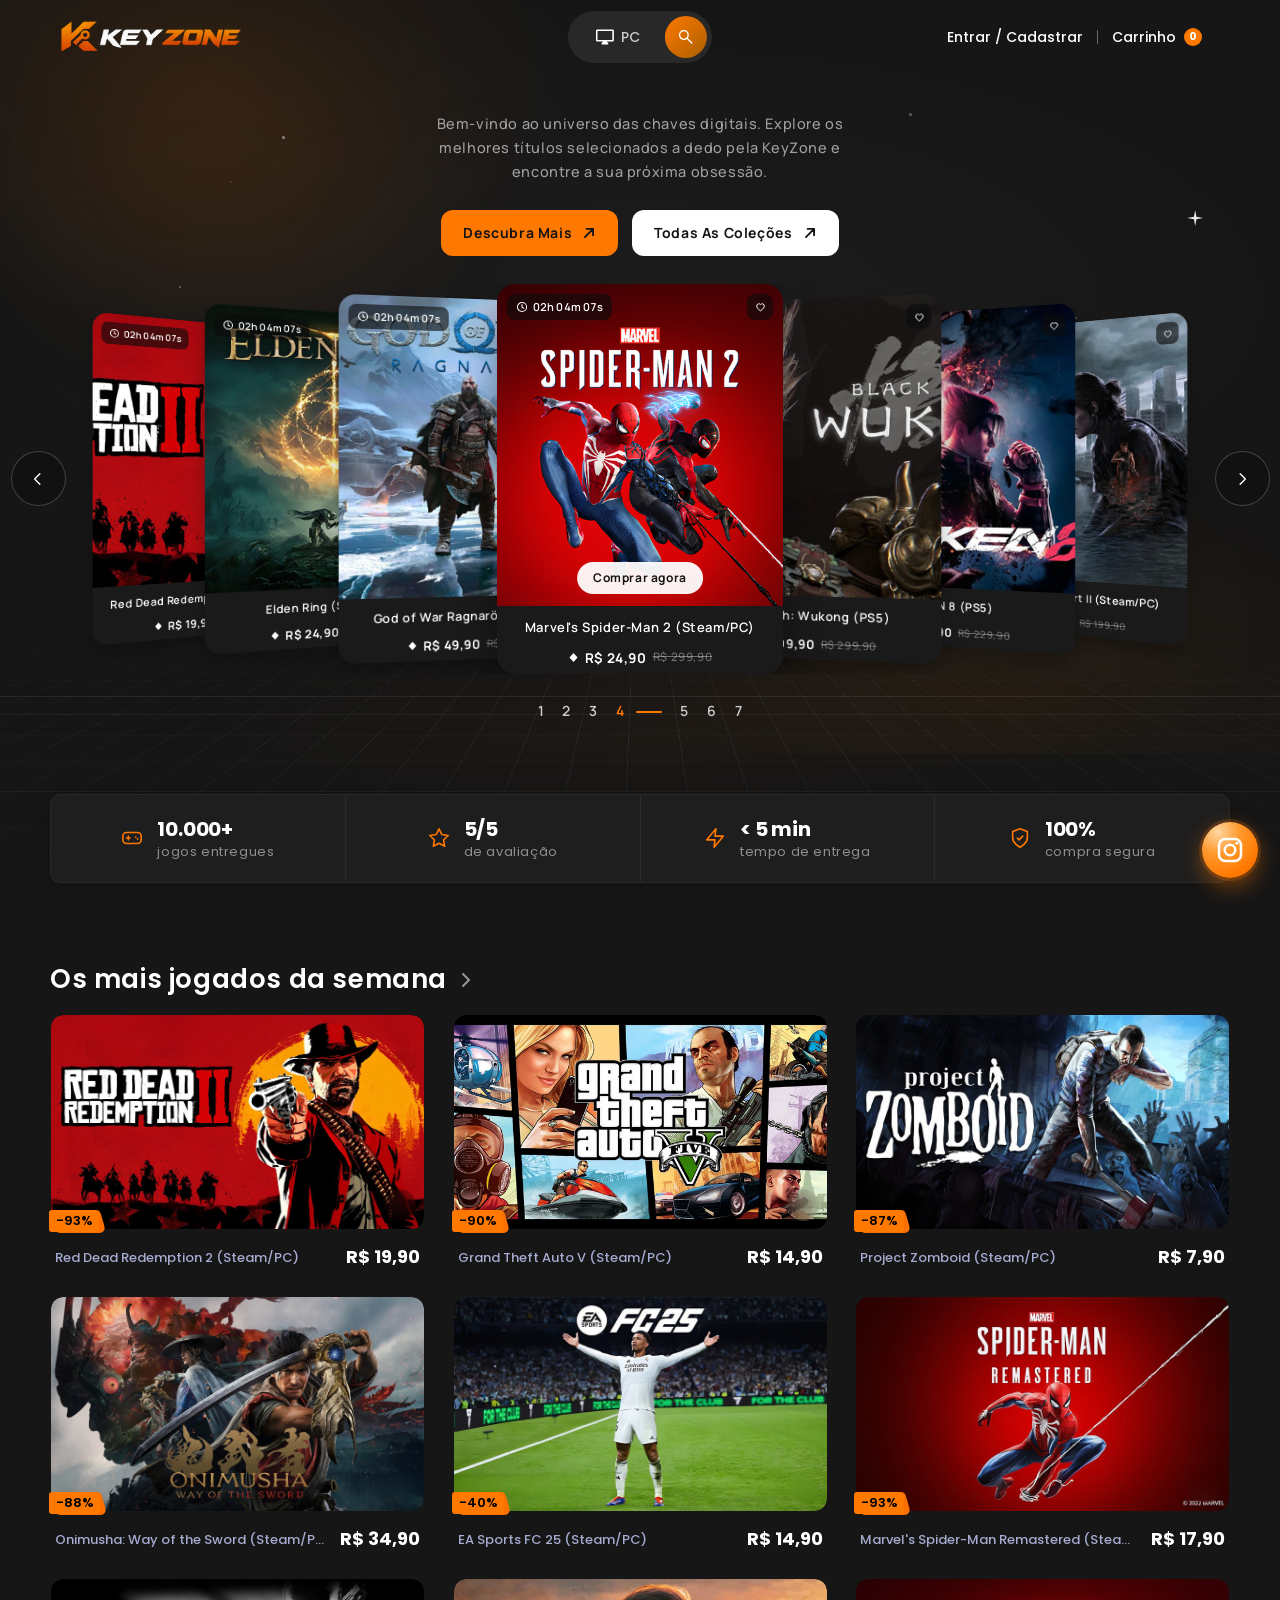
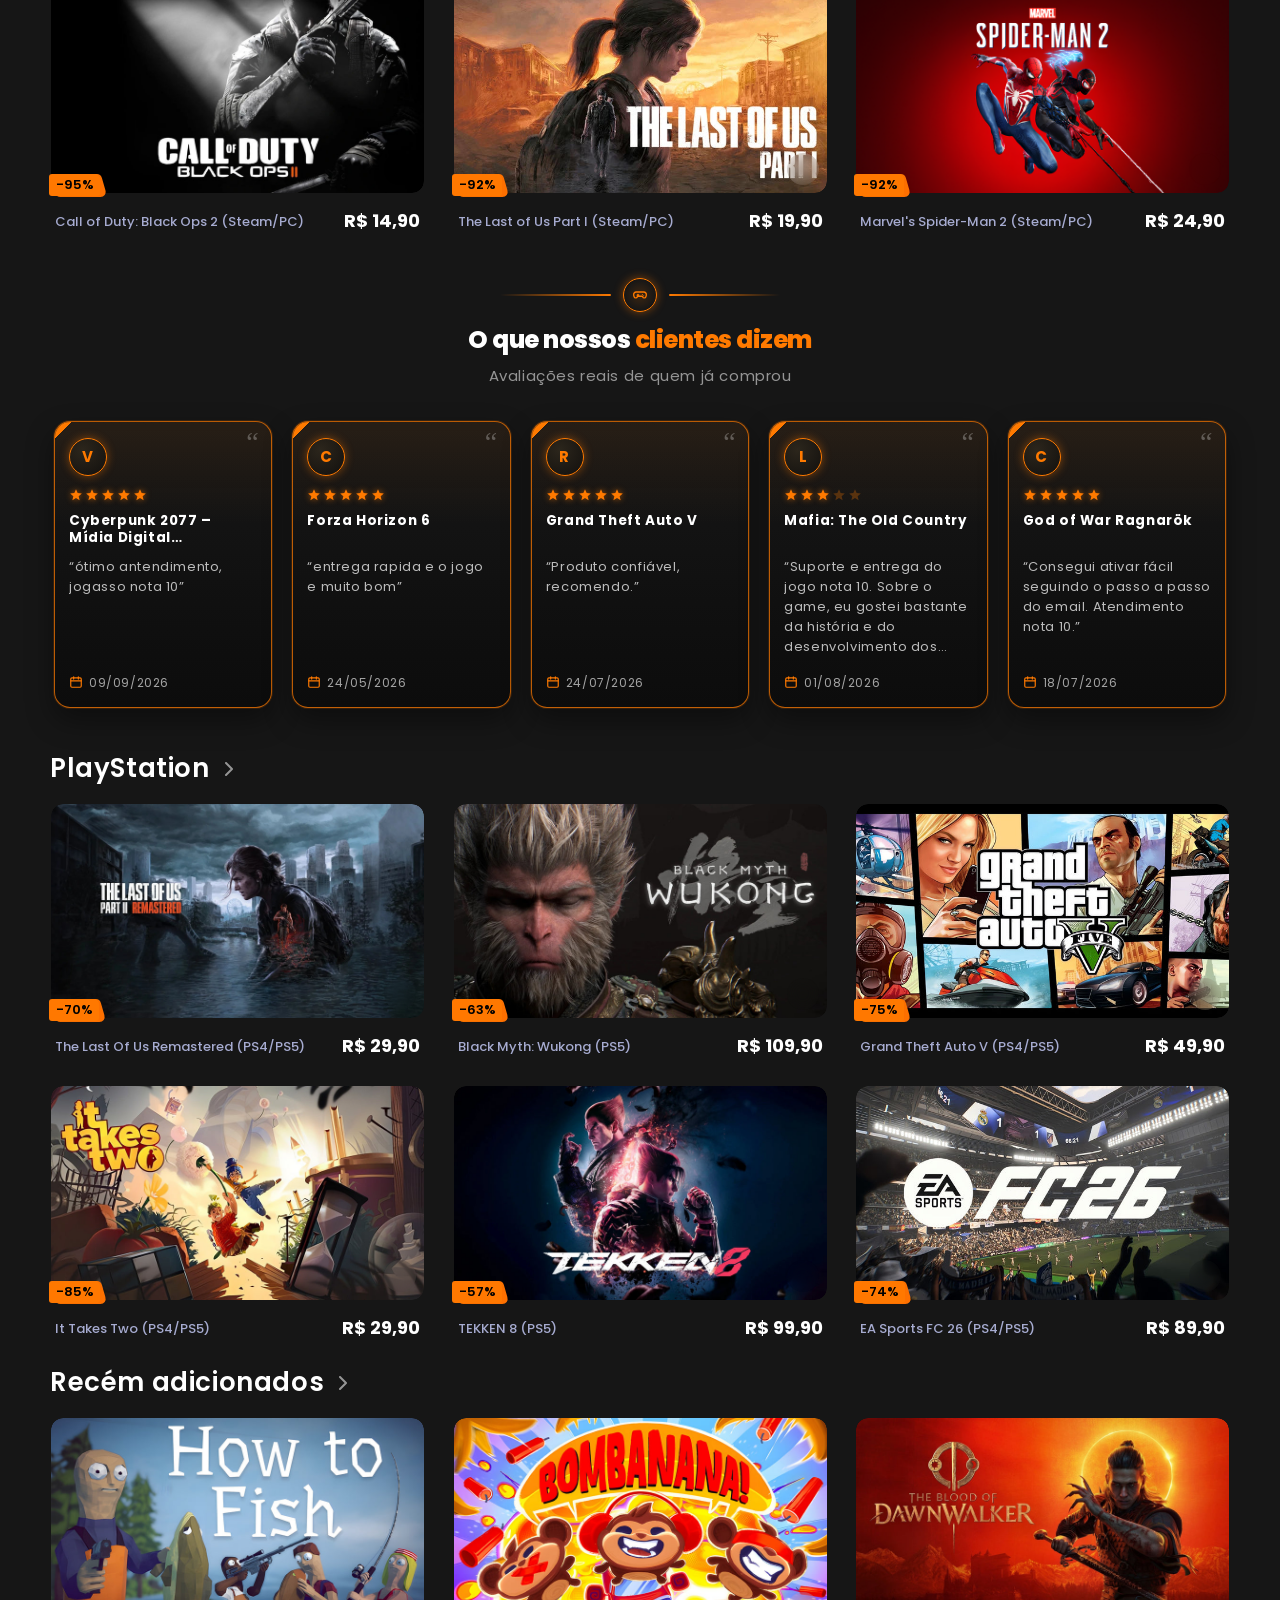
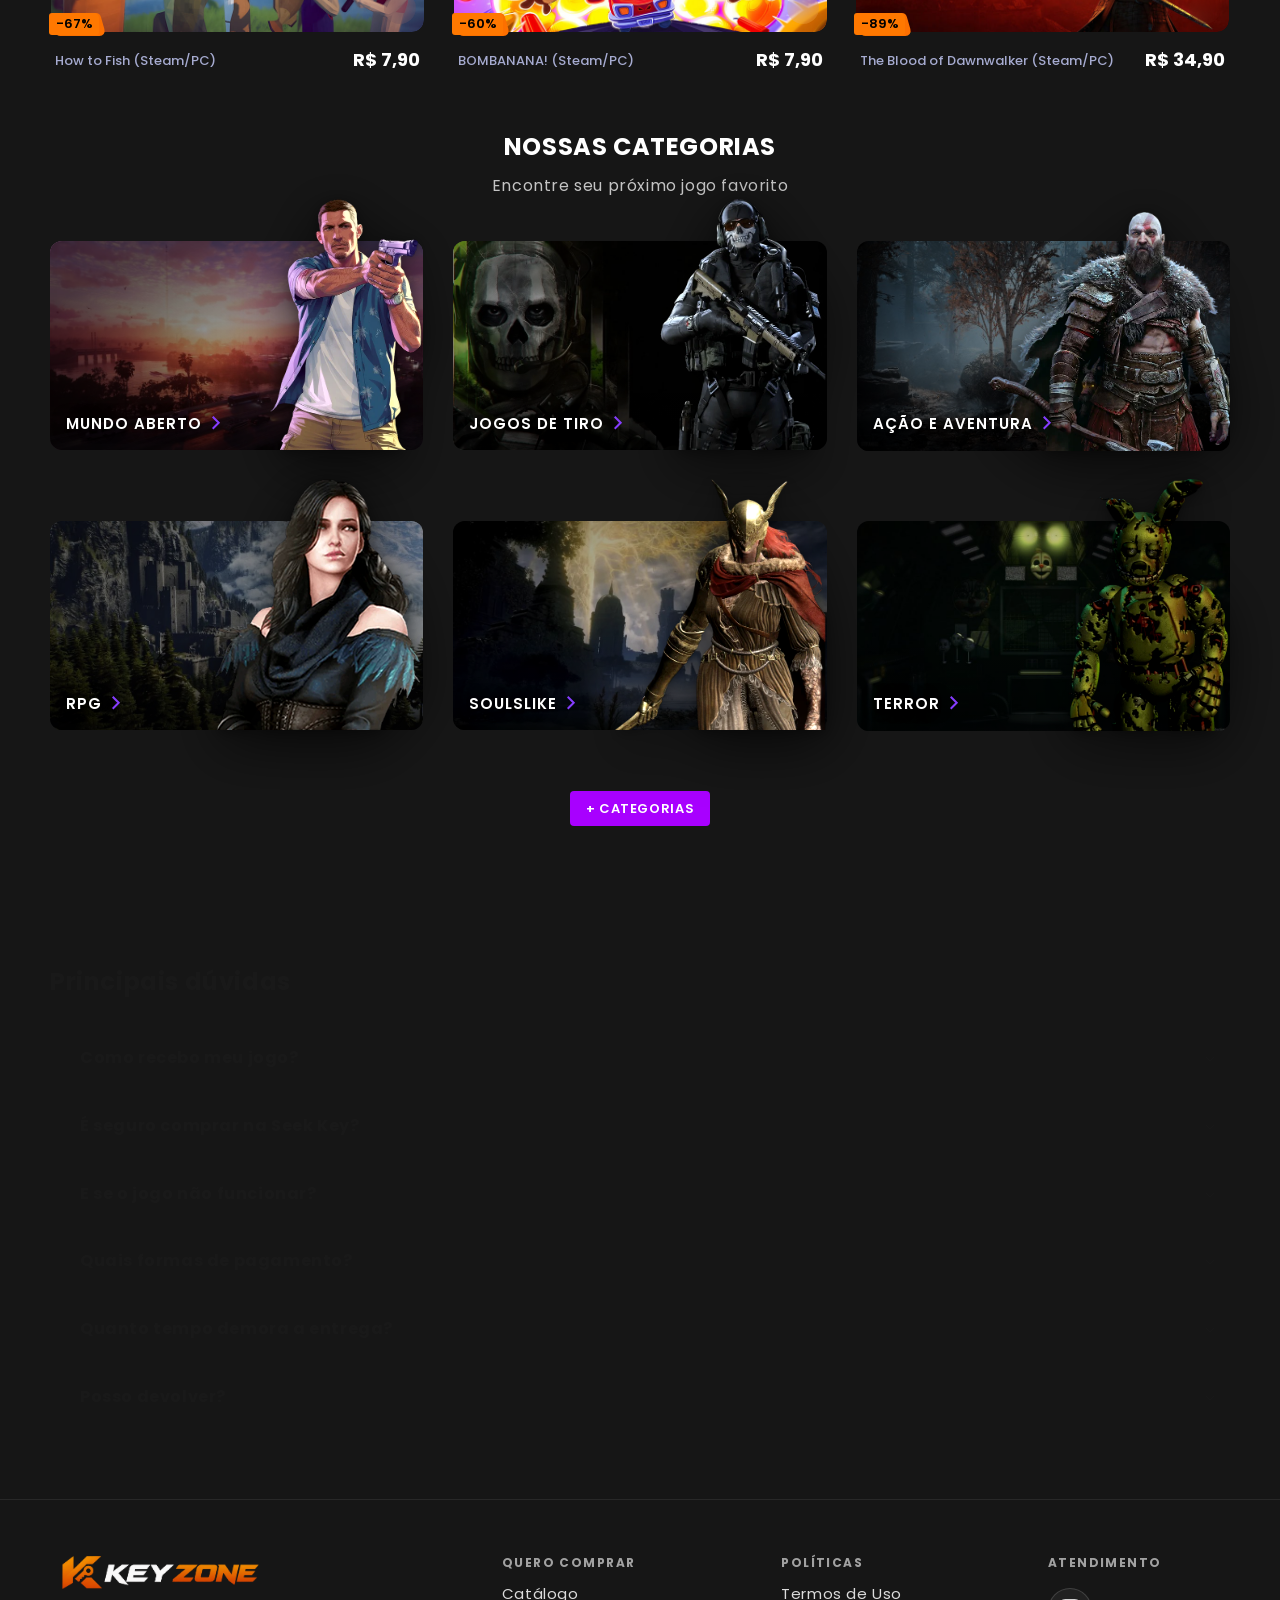
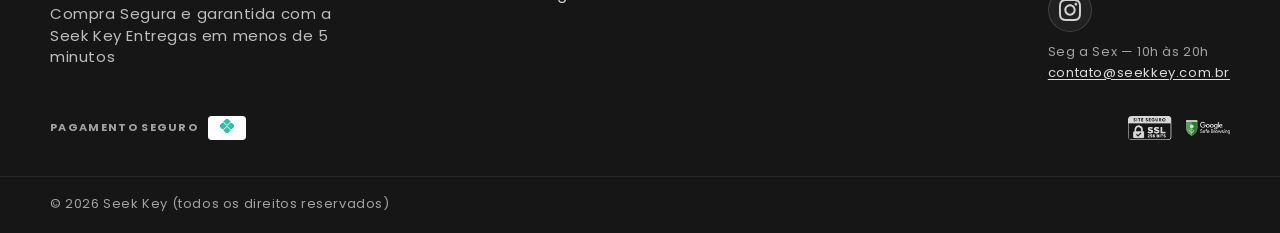
==== commit 35ca0211: "atualizando os arquivos html e css" ====
--- a/index.html
+++ b/index.html
@@ -2007,7 +2007,7 @@
                 </svg></div>
 
           <div class="spb-content">
-            <span class="spb-value">50.000+</span>
+            <span class="spb-value">10.000+</span>
             <span class="spb-label">jogos entregues</span>
           </div>
 
@@ -2020,7 +2020,7 @@
                 </svg></div>
 
           <div class="spb-content">
-            <span class="spb-value">4.9/5</span>
+            <span class="spb-value">5/5</span>
             <span class="spb-label">de avaliação</span>
           </div>
 
@@ -2188,6 +2188,23 @@
     }
     .spb-label {
       font-size: var(--sk-fs-11, 11px);
+    }
+  }
+
+  @keyframes spb-rise {
+    from { opacity: 0; transform: translateY(14px); }
+    to { opacity: 1; transform: none; }
+  }
+  #shopify-section-template--21499907932383__banners_services_z4TDAf .spb-item {
+    animation: spb-rise 0.6s cubic-bezier(0.16, 1, 0.3, 1) both;
+  }
+  #shopify-section-template--21499907932383__banners_services_z4TDAf .spb-item:nth-child(1) { animation-delay: 0.05s; }
+  #shopify-section-template--21499907932383__banners_services_z4TDAf .spb-item:nth-child(2) { animation-delay: 0.16s; }
+  #shopify-section-template--21499907932383__banners_services_z4TDAf .spb-item:nth-child(3) { animation-delay: 0.27s; }
+  #shopify-section-template--21499907932383__banners_services_z4TDAf .spb-item:nth-child(4) { animation-delay: 0.38s; }
+  @media (prefers-reduced-motion: reduce) {
+    #shopify-section-template--21499907932383__banners_services_z4TDAf .spb-item {
+      animation: none;
     }
   }</style>
 </section><section id="shopify-section-template--21499907932383__sk_home_top" class="shopify-section sk-hrail-section"><link href="css/component-card.css" rel="stylesheet" type="text/css" media="all">
@@ -6438,7 +6455,7 @@
 <link href="css/component-list-menu.css" rel="stylesheet" type="text/css" media="all">
 <link href="css/component-list-payment.css" rel="stylesheet" type="text/css" media="all">
 <link href="css/component-list-social.css" rel="stylesheet" type="text/css" media="all">
-<link href="css/sk-footer.css" rel="stylesheet" type="text/css" media="all">
+<link href="css/sk-footer.css?v=4" rel="stylesheet" type="text/css" media="all">
 <style data-shopify="">.footer {
     margin-top: 0px;
   }
@@ -6450,77 +6467,25 @@
   }</style><footer class="footer sk-ft color-scheme-4 gradient"><div class="sk-ft__inner page-width"><div class="sk-ft__brand"><a href="/" class="sk-ft__logo-link">
               <img src="images/keyzone-logo.png" alt="Key Zone" width="300" height="100" loading="lazy" class="sk-ft__logo">
             </a><p class="sk-ft__tagline">Compra Segura e garantida com a Seek Key -Entregas em menos de 5 minutos</p></div><nav class="sk-ft__links" aria-label="Rodapé"><div class="sk-ft__col"><h3 class="sk-ft__h">Quero Comprar</h3><ul><li><a href="produtos.html">Catálogo</a></li><li><a href="/collections/playstation">PlayStation</a></li><li><a href="/collections/steam">Steam / PC</a></li></ul>
-          </div><div class="sk-ft__col"><h3 class="sk-ft__h">Políticas</h3><ul><li><a href="/pages/politica-de-privacidade">Política de Privacidade</a></li><li><a href="/pages/trocas-e-devolucoes">Trocas e Devoluções</a></li><li><a href="/pages/termos-de-uso">Termos de Uso</a></li></ul>
+Entregas em menos de 5 minutos</p></div><nav class="sk-ft__links" aria-label="Rodapé"><div class="sk-ft__col"><h3 class="sk-ft__h">Quero Comprar</h3><ul><li><a href="produtos.html">Catálogo</a></li></ul>
+          </div><div class="sk-ft__col"><h3 class="sk-ft__h">Políticas</h3><ul><li><a href="/pages/termos-de-uso">Termos de Uso</a></li></ul>
           </div></nav><div class="sk-ft__support"><h3 class="sk-ft__h">ATENDIMENTO</h3><ul class="sk-ft__social">
-            <li>
-              <a href="https://wa.me/5511913205322" target="_blank" rel="noopener noreferrer" aria-label="WhatsApp">
-                <svg width="22" height="22" viewBox="0 0 24 24" fill="currentColor" aria-hidden="true" focusable="false"><path d="M17.472 14.382c-.297-.149-1.758-.867-2.03-.967-.273-.099-.471-.148-.67.15-.197.297-.767.966-.94 1.164-.173.199-.347.223-.644.075-.297-.15-1.255-.463-2.39-1.475-.883-.788-1.48-1.761-1.653-2.059-.173-.297-.018-.458.13-.606.134-.133.298-.347.446-.52.149-.174.198-.298.298-.497.099-.198.05-.371-.025-.52-.075-.149-.669-1.612-.916-2.207-.242-.579-.487-.5-.669-.51-.173-.008-.371-.01-.57-.01-.198 0-.52.074-.792.372-.272.297-1.04 1.016-1.04 2.479 0 1.462 1.065 2.875 1.213 3.074.149.198 2.096 3.2 5.077 4.487.709.306 1.262.489 1.694.625.712.227 1.36.195 1.871.118.571-.085 1.758-.719 2.006-1.413.248-.694.248-1.289.173-1.413-.074-.124-.272-.198-.57-.347m-5.421 7.403h-.004a9.87 9.87 0 01-5.031-1.378l-.361-.214-3.741.982.998-3.648-.235-.374a9.86 9.86 0 01-1.51-5.26c.001-5.45 4.436-9.884 9.888-9.884 2.64 0 5.122 1.03 6.988 2.898a9.825 9.825 0 012.893 6.994c-.003 5.45-4.437 9.884-9.885 9.884m8.413-18.297A11.815 11.815 0 0012.05 0C5.495 0 .16 5.335.157 11.892c0 2.096.547 4.142 1.588 5.945L.057 24l6.305-1.654a11.882 11.882 0 005.683 1.448h.005c6.554 0 11.89-5.335 11.893-11.893a11.821 11.821 0 00-3.48-8.413z"></path></svg>
-              </a>
-            </li><li>
+<li>
                 <a href="https://www.instagram.com/seekkeybrasil/" target="_blank" rel="noopener noreferrer" aria-label="Instagram">
                   <svg width="22" height="22" viewBox="0 0 24 24" fill="currentColor" aria-hidden="true" focusable="false"><path d="M12 0C8.74 0 8.333.015 7.053.072 5.775.132 4.905.333 4.14.63c-.789.306-1.459.717-2.126 1.384S.935 3.35.63 4.14C.333 4.905.131 5.775.072 7.053.012 8.333 0 8.74 0 12s.015 3.667.072 4.947c.06 1.277.261 2.148.558 2.913.306.788.717 1.459 1.384 2.126.667.666 1.336 1.079 2.126 1.384.766.296 1.636.499 2.913.558C8.333 23.988 8.74 24 12 24s3.667-.015 4.947-.072c1.277-.06 2.148-.262 2.913-.558.788-.306 1.459-.718 2.126-1.384.666-.667 1.079-1.335 1.384-2.126.296-.765.499-1.636.558-2.913.06-1.28.072-1.687.072-4.947s-.015-3.667-.072-4.947c-.06-1.277-.262-2.149-.558-2.913-.306-.789-.718-1.459-1.384-2.126C21.319 1.347 20.651.935 19.86.63c-.765-.297-1.636-.499-2.913-.558C15.667.012 15.26 0 12 0zm0 2.16c3.203 0 3.585.016 4.85.071 1.17.055 1.805.249 2.227.415.562.217.96.477 1.382.896.419.42.679.819.896 1.381.164.422.36 1.057.413 2.227.057 1.266.07 1.646.07 4.85s-.015 3.585-.074 4.85c-.061 1.17-.256 1.805-.421 2.227-.224.562-.479.96-.899 1.382-.419.419-.824.679-1.38.896-.42.164-1.065.36-2.235.413-1.274.057-1.649.07-4.859.07-3.211 0-3.586-.015-4.859-.074-1.171-.061-1.816-.256-2.236-.421-.569-.224-.96-.479-1.379-.899-.421-.419-.69-.824-.9-1.38-.165-.42-.359-1.065-.42-2.235-.045-1.26-.061-1.649-.061-4.844 0-3.196.016-3.586.061-4.861.061-1.17.255-1.814.42-2.234.21-.57.479-.96.9-1.381.419-.419.81-.689 1.379-.898.42-.166 1.051-.361 2.221-.421 1.275-.045 1.65-.06 4.859-.06l.045.03zm0 3.678c-3.405 0-6.162 2.76-6.162 6.162 0 3.405 2.76 6.162 6.162 6.162 3.405 0 6.162-2.76 6.162-6.162 0-3.405-2.76-6.162-6.162-6.162zM12 16c-2.21 0-4-1.79-4-4s1.79-4 4-4 4 1.79 4 4-1.79 4-4 4zm7.846-10.405c0 .795-.646 1.44-1.44 1.44-.795 0-1.44-.646-1.44-1.44 0-.794.646-1.439 1.44-1.439.793-.001 1.439.645 1.439 1.439z"></path></svg>
                 </a>
               </li></ul>
-          <p class="sk-ft__hours"><a class="sk-ft__phone" href="https://wa.me/5511913205322">WhatsApp: (11) 91320-5322</a><br>Seg a Sex — 10h às 20h<br><a href="mailto:contato@seekkey.com.br">contato@seekkey.com.br</a></p>
+          <p class="sk-ft__hours">Seg a Sex — 10h às 20h<br><a href="mailto:contato@seekkey.com.br">contato@seekkey.com.br</a></p>
         </div><div class="sk-ft__pay">
         <span class="sk-ft__pay-label">Pagamento seguro</span>
-        <ul class="sk-ft__pay-list" role="list"><li><svg xmlns="http://www.w3.org/2000/svg" role="img" viewBox="0 0 38 24" width="38" height="24" fill="none" aria-labelledby="pi-visa"><title id="pi-visa">Visa</title><rect x=".5" y=".5" width="37" height="23" rx="2.5" stroke="#000" stroke-opacity=".07" fill="none"></rect><path d="M35 0H3C1.3 0 0 1.3 0 3V21C0 22.7 1.4 24 3 24H35C36.7 24 38 22.7 38 21V3C38 1.3 36.6 0 35 0Z" fill="#142FBD" style="fill:#142FBD;fill:color(display-p3 0.0784 0.1843 0.7412);fill-opacity:1;"></path><path d="M35 1C36.1 1 37 1.9 37 3V21C37 22.1 36.1 23 35 23H3C1.9 23 1 22.1 1 21V3C1 1.9 1.9 1 3 1H35Z" fill="#1532CB" style="fill:#1532CB;fill:color(display-p3 0.0824 0.1961 0.7961);fill-opacity:1;"></path><path d="M29.5944 10.2167H29.2778C28.8556 11.2722 28.5389 11.8 28.2222 13.3833H30.2278C29.9111 11.8 29.9111 11.0611 29.5944 10.2167V10.2167ZM32.6556 16.4444H30.8611C30.7556 16.4444 30.7556 16.4444 30.65 16.3389L30.4389 15.3889L30.3333 15.1778H27.8C27.6944 15.1778 27.5889 15.1778 27.5889 15.3889L27.2722 16.3389C27.2722 16.4444 27.1667 16.4444 27.1667 16.4444H24.95L25.1611 15.9167L28.2222 8.73889C28.2222 8.21111 28.5389 8 29.0667 8H30.65C30.7556 8 30.8611 8 30.8611 8.21111L32.3389 15.0722C32.4444 15.4944 32.55 15.8111 32.55 16.2333C32.6556 16.3389 32.6556 16.3389 32.6556 16.4444V16.4444ZM18.5111 16.1278L18.9333 14.2278C19.0389 14.2278 19.1444 14.3333 19.1444 14.3333C19.8833 14.65 20.6222 14.8611 21.3611 14.7556C21.5722 14.7556 21.8889 14.65 22.1 14.5444C22.6278 14.3333 22.6278 13.8056 22.2056 13.3833C21.9944 13.1722 21.6778 13.0667 21.3611 12.8556C20.9389 12.6444 20.5167 12.4333 20.2 12.1167C18.9333 11.0611 19.3556 9.58333 20.0944 8.84444C20.7278 8.42222 21.0444 8 21.8889 8C23.1556 8 24.5278 8 25.1611 8.21111H25.2667C25.1611 8.84444 25.0556 9.37222 24.8444 10.0056C24.3167 9.79444 23.7889 9.58333 23.2611 9.58333C22.9444 9.58333 22.6278 9.58333 22.3111 9.68889C22.1 9.68889 21.9944 9.79444 21.8889 9.9C21.6778 10.1111 21.6778 10.4278 21.8889 10.6389L22.4167 11.0611C22.8389 11.2722 23.2611 11.4833 23.5778 11.6944C24.1056 12.0111 24.6333 12.5389 24.7389 13.1722C24.95 14.1222 24.6333 14.9667 23.7889 15.6C23.2611 16.0222 23.05 16.2333 22.3111 16.2333C20.8333 16.2333 19.6722 16.3389 18.7222 16.0222C18.6167 16.2333 18.6167 16.2333 18.5111 16.1278V16.1278ZM14.8167 16.4444C14.9222 15.7056 14.9222 15.7056 15.0278 15.3889C15.5556 13.0667 16.0833 10.6389 16.5056 8.31667C16.6111 8.10556 16.6111 8 16.8222 8H18.7222C18.5111 9.26667 18.3 10.2167 17.9833 11.3778C17.6667 12.9611 17.35 14.5444 16.9278 16.1278C16.9278 16.3389 16.8222 16.3389 16.6111 16.3389L14.8167 16.4444ZM5 8.21111C5 8.10556 5.21111 8 5.31667 8H8.90556C9.43333 8 9.85556 8.31667 9.96111 8.84444L10.9111 13.4889C10.9111 13.5944 10.9111 13.5944 11.0167 13.7C11.0167 13.5944 11.1222 13.5944 11.1222 13.5944L13.3389 8.21111C13.2333 8.10556 13.3389 8 13.4444 8H15.6611C15.6611 8.10556 15.6611 8.10556 15.5556 8.21111L12.2833 15.9167C12.1778 16.1278 12.1778 16.2333 12.0722 16.3389C11.9667 16.4444 11.7556 16.3389 11.5444 16.3389H9.96111C9.85556 16.3389 9.75 16.3389 9.75 16.1278L8.06111 9.58333C7.85 9.37222 7.53333 9.05556 7.11111 8.95C6.47778 8.63333 5.31667 8.42222 5.10556 8.42222L5 8.21111Z" fill="white" style="fill:white;fill-opacity:1;"></path></svg>
-</li><li><svg xmlns="http://www.w3.org/2000/svg" role="img" viewBox="0 0 38 24" width="38" height="24" fill="none" aria-labelledby="pi-master"><title id="pi-master">Mastercard</title><rect x=".5" y=".5" width="37" height="23" rx="2.5" stroke="#000" stroke-opacity=".07" fill="none"></rect><path d="M35 0H3C1.3 0 0 1.3 0 3V21C0 22.7 1.4 24 3 24H35C36.7 24 38 22.7 38 21V3C38 1.3 36.6 0 35 0Z" fill="#1C1C1C" style="fill:#1C1C1C;fill:color(display-p3 0.1098 0.1098 0.1098);fill-opacity:1;"></path><path d="M35 1C36.1 1 37 1.9 37 3V21C37 22.1 36.1 23 35 23H3C1.9 23 1 22.1 1 21V3C1 1.9 1.9 1 3 1H35Z" fill="#232323" style="fill:#232323;fill:color(display-p3 0.1373 0.1373 0.1373);fill-opacity:1;"></path><path d="M14.6364 19.2727C18.8538 19.2727 22.2727 15.8538 22.2727 11.6364C22.2727 7.41892 18.8538 4 14.6364 4C10.4189 4 7 7.41892 7 11.6364C7 15.8538 10.4189 19.2727 14.6364 19.2727Z" fill="#EB001B" style="fill:#EB001B;fill:color(display-p3 0.9216 0.0000 0.1059);fill-opacity:1;"></path><path d="M23.3637 19.2727C27.5811 19.2727 31 15.8538 31 11.6364C31 7.41892 27.5811 4 23.3637 4C19.1462 4 15.7273 7.41892 15.7273 11.6364C15.7273 15.8538 19.1462 19.2727 23.3637 19.2727Z" fill="#F79E1B" style="fill:#F79E1B;fill:color(display-p3 0.9686 0.6196 0.1059);fill-opacity:1;"></path><path d="M22.2727 11.6362C22.2727 9.01797 20.9637 6.72706 19 5.41797C17.0364 6.83615 15.7273 9.12706 15.7273 11.6362C15.7273 14.1452 17.0364 16.5452 19 17.8543C20.9637 16.5452 22.2727 14.2543 22.2727 11.6362Z" fill="#FF5F00" style="fill:#FF5F00;fill:color(display-p3 1.0000 0.3725 0.0000);fill-opacity:1;"></path></svg>
-</li><li><svg xmlns="http://www.w3.org/2000/svg" role="img" viewBox="0 0 38 24" width="38" height="24" fill="none" aria-labelledby="pi-american_express"><title id="pi-american_express">American Express</title><rect x=".5" y=".5" width="37" height="23" rx="2.5" stroke="#000" stroke-opacity=".07" fill="none"></rect><path d="M35 0H3C1.3 0 0 1.3 0 3V21C0 22.7 1.4 24 3 24H35C36.7 24 38 22.7 38 21V3C38 1.3 36.6 0 35 0Z" fill="#0071CE" style="fill:#0071CE;fill:color(display-p3 0.0000 0.4431 0.8078);fill-opacity:1;"></path><path d="M3 0.5H35C36.3348 0.5 37.5 1.58692 37.5 3V21C37.5 22.4239 36.4239 23.5 35 23.5H3C1.66524 23.5 0.5 22.4131 0.5 21V3C0.5 1.57614 1.57614 0.5 3 0.5Z" stroke="black" stroke-opacity="0.07" style="stroke:black;stroke-opacity:0.07;"></path><path d="M25.8662 6.33203V3H31L31.8662 5.5332L32.7334 3H37V14.2002H36.7998L34.8672 16.2656L36.7998 18.3594H37V21.2666H33.5996L31.9336 19.3994L30.2002 21.2666H19.4668V12.666H16L20.2666 3H24.4004L25.8662 6.33203ZM20.5996 20.2656H27V18.5322H22.666V17.3994H26.8662V15.666H22.666V14.5322H27V12.7988H20.5996V20.2656ZM30.5332 16.5322L27 20.2656H29.5996L31.8662 17.8662L34.0664 20.2656H36.7324L33.1992 16.4658L36.7324 12.7988H34.1328L31.8662 15.1992L29.7324 12.7988H27L30.5332 16.5322ZM17.666 11.7324H19.9326L20.5332 10.1992H23.999L24.666 11.7324H26.999L23.666 4.19922H20.999L17.666 11.7324ZM33.5996 4.19922L31.9326 8.86621L30.1992 4.19922H27V11.666H29.0664V6.39941L31 11.666H32.7998L34.7324 6.39941V11.666H36.7324V4.13281L33.5996 4.19922ZM23.2656 8.46582H21.2656L22.2656 5.99902L23.2656 8.46582Z" fill="white" style="fill:white;fill-opacity:1;"></path></svg>
-</li><li><svg viewBox="0 0 38 24" xmlns="http://www.w3.org/2000/svg" width="38" height="24" role="img" aria-labelledby="pi-paypal"><title id="pi-paypal">PayPal</title><path opacity=".07" d="M35 0H3C1.3 0 0 1.3 0 3v18c0 1.7 1.4 3 3 3h32c1.7 0 3-1.3 3-3V3c0-1.7-1.4-3-3-3z"></path><path fill="#fff" d="M35 1c1.1 0 2 .9 2 2v18c0 1.1-.9 2-2 2H3c-1.1 0-2-.9-2-2V3c0-1.1.9-2 2-2h32"></path><path fill="#003087" d="M23.9 8.3c.2-1 0-1.7-.6-2.3-.6-.7-1.7-1-3.1-1h-4.1c-.3 0-.5.2-.6.5L14 15.6c0 .2.1.4.3.4H17l.4-3.4 1.8-2.2 4.7-2.1z"></path><path fill="#3086C8" d="M23.9 8.3l-.2.2c-.5 2.8-2.2 3.8-4.6 3.8H18c-.3 0-.5.2-.6.5l-.6 3.9-.2 1c0 .2.1.4.3.4H19c.3 0 .5-.2.5-.4v-.1l.4-2.4v-.1c0-.2.3-.4.5-.4h.3c2.1 0 3.7-.8 4.1-3.2.2-1 .1-1.8-.4-2.4-.1-.5-.3-.7-.5-.8z"></path><path fill="#012169" d="M23.3 8.1c-.1-.1-.2-.1-.3-.1-.1 0-.2 0-.3-.1-.3-.1-.7-.1-1.1-.1h-3c-.1 0-.2 0-.2.1-.2.1-.3.2-.3.4l-.7 4.4v.1c0-.3.3-.5.6-.5h1.3c2.5 0 4.1-1 4.6-3.8v-.2c-.1-.1-.3-.2-.5-.2h-.1z"></path></svg></li><li><svg viewBox="0 0 38 24" xmlns="http://www.w3.org/2000/svg" role="img" width="38" height="24" aria-labelledby="pi-diners_club"><title id="pi-diners_club">Diners Club</title><path opacity=".07" d="M35 0H3C1.3 0 0 1.3 0 3v18c0 1.7 1.4 3 3 3h32c1.7 0 3-1.3 3-3V3c0-1.7-1.4-3-3-3z"></path><path fill="#fff" d="M35 1c1.1 0 2 .9 2 2v18c0 1.1-.9 2-2 2H3c-1.1 0-2-.9-2-2V3c0-1.1.9-2 2-2h32"></path><path d="M12 12v3.7c0 .3-.2.3-.5.2-1.9-.8-3-3.3-2.3-5.4.4-1.1 1.2-2 2.3-2.4.4-.2.5-.1.5.2V12zm2 0V8.3c0-.3 0-.3.3-.2 2.1.8 3.2 3.3 2.4 5.4-.4 1.1-1.2 2-2.3 2.4-.4.2-.4.1-.4-.2V12zm7.2-7H13c3.8 0 6.8 3.1 6.8 7s-3 7-6.8 7h8.2c3.8 0 6.8-3.1 6.8-7s-3-7-6.8-7z" fill="#3086C8"></path></svg></li><li><svg viewBox="0 0 38 24" width="38" height="24" role="img" aria-labelledby="pi-discover" fill="none" xmlns="http://www.w3.org/2000/svg"><title id="pi-discover">Discover</title><path fill="#000" opacity=".07" d="M35 0H3C1.3 0 0 1.3 0 3v18c0 1.7 1.4 3 3 3h32c1.7 0 3-1.3 3-3V3c0-1.7-1.4-3-3-3z"></path><path d="M35 1c1.1 0 2 .9 2 2v18c0 1.1-.9 2-2 2H3c-1.1 0-2-.9-2-2V3c0-1.1.9-2 2-2h32z" fill="#fff"></path><path d="M3.57 7.16H2v5.5h1.57c.83 0 1.43-.2 1.96-.63.63-.52 1-1.3 1-2.11-.01-1.63-1.22-2.76-2.96-2.76zm1.26 4.14c-.34.3-.77.44-1.47.44h-.29V8.1h.29c.69 0 1.11.12 1.47.44.37.33.59.84.59 1.37 0 .53-.22 1.06-.59 1.39zm2.19-4.14h1.07v5.5H7.02v-5.5zm3.69 2.11c-.64-.24-.83-.4-.83-.69 0-.35.34-.61.8-.61.32 0 .59.13.86.45l.56-.73c-.46-.4-1.01-.61-1.62-.61-.97 0-1.72.68-1.72 1.58 0 .76.35 1.15 1.35 1.51.42.15.63.25.74.31.21.14.32.34.32.57 0 .45-.35.78-.83.78-.51 0-.92-.26-1.17-.73l-.69.67c.49.73 1.09 1.05 1.9 1.05 1.11 0 1.9-.74 1.9-1.81.02-.89-.35-1.29-1.57-1.74zm1.92.65c0 1.62 1.27 2.87 2.9 2.87.46 0 .86-.09 1.34-.32v-1.26c-.43.43-.81.6-1.29.6-1.08 0-1.85-.78-1.85-1.9 0-1.06.79-1.89 1.8-1.89.51 0 .9.18 1.34.62V7.38c-.47-.24-.86-.34-1.32-.34-1.61 0-2.92 1.28-2.92 2.88zm12.76.94l-1.47-3.7h-1.17l2.33 5.64h.58l2.37-5.64h-1.16l-1.48 3.7zm3.13 1.8h3.04v-.93h-1.97v-1.48h1.9v-.93h-1.9V8.1h1.97v-.94h-3.04v5.5zm7.29-3.87c0-1.03-.71-1.62-1.95-1.62h-1.59v5.5h1.07v-2.21h.14l1.48 2.21h1.32l-1.73-2.32c.81-.17 1.26-.72 1.26-1.56zm-2.16.91h-.31V8.03h.33c.67 0 1.03.28 1.03.82 0 .55-.36.85-1.05.85z" fill="#231F20"></path><path d="M20.16 12.86a2.931 2.931 0 100-5.862 2.931 2.931 0 000 5.862z" fill="url(#pi-paint0_linear)"></path><path opacity=".65" d="M20.16 12.86a2.931 2.931 0 100-5.862 2.931 2.931 0 000 5.862z" fill="url(#pi-paint1_linear)"></path><path d="M36.57 7.506c0-.1-.07-.15-.18-.15h-.16v.48h.12v-.19l.14.19h.14l-.16-.2c.06-.01.1-.06.1-.13zm-.2.07h-.02v-.13h.02c.06 0 .09.02.09.06 0 .05-.03.07-.09.07z" fill="#231F20"></path><path d="M36.41 7.176c-.23 0-.42.19-.42.42 0 .23.19.42.42.42.23 0 .42-.19.42-.42 0-.23-.19-.42-.42-.42zm0 .77c-.18 0-.34-.15-.34-.35 0-.19.15-.35.34-.35.18 0 .33.16.33.35 0 .19-.15.35-.33.35z" fill="#231F20"></path><path d="M37 12.984S27.09 19.873 8.976 23h26.023a2 2 0 002-1.984l.024-3.02L37 12.985z" fill="#F48120"></path><defs><linearGradient id="pi-paint0_linear" x1="21.657" y1="12.275" x2="19.632" y2="9.104" gradientUnits="userSpaceOnUse"><stop stop-color="#F89F20"></stop><stop offset=".25" stop-color="#F79A20"></stop><stop offset=".533" stop-color="#F68D20"></stop><stop offset=".62" stop-color="#F58720"></stop><stop offset=".723" stop-color="#F48120"></stop><stop offset="1" stop-color="#F37521"></stop></linearGradient><linearGradient id="pi-paint1_linear" x1="21.338" y1="12.232" x2="18.378" y2="6.446" gradientUnits="userSpaceOnUse"><stop stop-color="#F58720"></stop><stop offset=".359" stop-color="#E16F27"></stop><stop offset=".703" stop-color="#D4602C"></stop><stop offset=".982" stop-color="#D05B2E"></stop></linearGradient></defs></svg></li><li class="sk-ft__pay-sep" aria-hidden="true"></li>
-          <li>
-            <span class="sk-ft__pay-gw">
-              <img src="images/sk-pay-mercadopago.png" alt="Mercado Pago" width="28" height="19" loading="lazy">
-            </span>
-          </li>
-          <li>
-            <span class="sk-ft__pay-gw">
-              <img src="images/sk-pay-paghiper.png" alt="PagHiper" width="24" height="20" loading="lazy">
-            </span>
-          </li>
-          <li>
-            <span class="sk-ft__pay-gw">
-              <img src="images/sk-pay-asaas.png" alt="Asaas" width="24" height="19" loading="lazy">
-            </span>
-          </li>
-        </ul><div class="sk-ft__seals"><img src="images/esq.png" alt="Selo de segurança" srcset="images/esq.png 140w" width="140" height="73" loading="lazy">
+        <ul class="sk-ft__pay-list" role="list"><li><svg xmlns="http://www.w3.org/2000/svg" role="img" viewBox="0 0 38 24" width="38" height="24" aria-labelledby="pi-pix"><title id="pi-pix">Pix</title><rect width="38" height="24" rx="3" fill="#fff"></rect><g transform="translate(11.2 2.15) scale(0.325)"><path fill="#32BCAD" d="M11.9,12h-0.68l8.04-8.04c2.62-2.61,6.86-2.61,9.48,0L36.78,12H36.1c-1.6,0-3.11,0.62-4.24,1.76l-6.8,6.77c-0.59,0.59-1.53,0.59-2.12,0l-6.8-6.77C15.01,12.62,13.5,12,11.9,12z"></path><path fill="#32BCAD" d="M36.1,36h0.68l-8.04,8.04c-2.62,2.61-6.86,2.61-9.48,0L11.22,36h0.68c1.6,0,3.11-0.62,4.24-1.76l6.8-6.77c0.59-0.59,1.53-0.59,2.12,0l6.8,6.77C32.99,35.38,34.5,36,36.1,36z"></path><path fill="#32BCAD" d="M44.04,28.74L38.78,34H36.1c-1.07,0-2.07-0.42-2.83-1.17l-6.8-6.78c-1.36-1.36-3.58-1.36-4.94,0l-6.8,6.78C13.97,33.58,12.97,34,11.9,34H9.22l-5.26-5.26c-2.61-2.62-2.61-6.85,0-9.48L9.22,14H11.9c1.07,0,2.07,0.42,2.83,1.17l6.8,6.78c0.68,0.68,1.58,1.02,2.47,1.02s1.79-0.34,2.47-1.02l6.8-6.78C34.03,14.42,35.03,14,36.1,14h2.68l5.26,5.26C46.65,21.89,46.65,26.12,44.04,28.74z"></path></g></svg></li></ul><div class="sk-ft__seals"><img src="images/esq.png" alt="Selo de segurança" srcset="images/esq.png 140w" width="140" height="73" loading="lazy">
 <img src="images/Group_551.png" alt="Selo de segurança" srcset="images/Group_551.png 140w" width="140" height="71" loading="lazy">
 </div></div></div><div class="sk-ft__bottom">
     <div class="sk-ft__bottom-inner page-width">
       <small>
-        © 2026 Seek Key
- · <span class="nb">CNPJ: 59.595.920/0001-42</span></small>
-      <div class="sk-ft__marks">
-<div class="footer__shopify-link">
-          <a class="shopify-link" href="//www.shopify.com" rel="nofollow" target="_blank" aria-describedby="a11y-new-window-message" aria-label="Shopify">
-            <svg xmlns="http://www.w3.org/2000/svg" width="67" height="21" viewBox="0 0 67 21" fill="none">
-              <g clip-path="url(#clip0_527_1003)">
-                <path d="M14.3962 4.35293C14.3853 4.25449 14.2977 4.21074 14.232 4.21074C14.1663 4.21074 12.7322 4.10137 12.7322 4.10137C12.7322 4.10137 11.7359 3.10605 11.6155 3.00762C11.506 2.89824 11.298 2.93105 11.2104 2.95293C11.1995 2.95293 10.9915 3.01855 10.6521 3.12793C10.3127 2.15449 9.73248 1.26855 8.69244 1.26855H8.59391C8.30927 0.89668 7.93705 0.72168 7.63052 0.72168C5.22202 0.72168 4.06156 3.72949 3.70029 5.26074C2.75878 5.55605 2.09097 5.75293 2.01434 5.78574C1.48885 5.9498 1.4779 5.96074 1.41222 6.45293C1.35748 6.8248 -0.0109863 17.4014 -0.0109863 17.4014L10.6411 19.392L16.4215 18.1451C16.4325 18.1232 14.4072 4.45137 14.3962 4.35293ZM10.0609 3.28105C9.79816 3.35762 9.48068 3.45605 9.1632 3.56543V3.36855C9.1632 2.77793 9.08656 2.29668 8.94424 1.91387C9.49163 1.97949 9.83101 2.58105 10.0609 3.28105ZM8.27643 2.03418C8.41875 2.40605 8.51728 2.93105 8.51728 3.65293V3.7623C7.92611 3.94824 7.30208 4.13418 6.65617 4.34199C7.01744 2.96386 7.70715 2.28574 8.27643 2.03418ZM7.57578 1.35605C7.68525 1.35605 7.79473 1.3998 7.88231 1.46543C7.10503 1.82637 6.28395 2.73418 5.94457 4.57168C5.43003 4.73574 4.93738 4.87793 4.46663 5.03105C4.86074 3.63105 5.84604 1.35605 7.57578 1.35605Z" fill="#95BF47"></path>
-                <path d="M14.2321 4.18867C14.1664 4.18867 12.7322 4.0793 12.7322 4.0793C12.7322 4.0793 11.736 3.08399 11.6156 2.98555C11.5718 2.9418 11.517 2.91992 11.4733 2.91992L10.6741 19.3918L16.4545 18.1449C16.4545 18.1449 14.4291 4.45117 14.4182 4.35274C14.3744 4.2543 14.2978 4.21055 14.2321 4.18867Z" fill="#5E8E3E"></path>
-                <path d="M8.69249 7.38312L7.99184 9.49406C7.99184 9.49406 7.35687 9.15499 6.60148 9.15499C5.47387 9.15499 5.41913 9.86593 5.41913 10.0409C5.41913 11.0034 7.9371 11.3753 7.9371 13.6394C7.9371 15.4222 6.80949 16.5706 5.28775 16.5706C3.44854 16.5706 2.52893 15.4331 2.52893 15.4331L3.02158 13.8144C3.02158 13.8144 3.98498 14.6456 4.79511 14.6456C5.33154 14.6456 5.5505 14.23 5.5505 13.9237C5.5505 12.6659 3.49233 12.6112 3.49233 10.5331C3.49233 8.79406 4.74037 7.10968 7.26929 7.10968C8.21079 7.09875 8.69249 7.38312 8.69249 7.38312Z" fill="white"></path>
-                <path d="M23.1653 11.3529C22.5851 11.0467 22.2895 10.7732 22.2895 10.4123C22.2895 9.95293 22.7055 9.65762 23.3514 9.65762C24.1068 9.65762 24.7746 9.96387 24.7746 9.96387L25.3001 8.35605C25.3001 8.35605 24.8184 7.98418 23.3952 7.98418C21.4137 7.98418 20.0343 9.12168 20.0343 10.7186C20.0343 11.6264 20.6802 12.3154 21.5341 12.8076C22.2348 13.1904 22.4756 13.4748 22.4756 13.8904C22.4756 14.317 22.1253 14.667 21.4794 14.667C20.5269 14.667 19.6183 14.1748 19.6183 14.1748L19.0599 15.7826C19.0599 15.7826 19.892 16.3404 21.2933 16.3404C23.3295 16.3404 24.8075 15.3342 24.8075 13.5295C24.7856 12.5451 24.0521 11.867 23.1653 11.3529ZM31.2885 7.9623C30.2813 7.9623 29.4931 8.44355 28.891 9.16543L28.8691 9.15449L29.7449 4.60449H27.4787L25.2673 16.1982H27.5335L28.2889 12.2389C28.5844 10.7404 29.3617 9.81074 30.0843 9.81074C30.5988 9.81074 30.7959 10.1607 30.7959 10.6529C30.7959 10.9592 30.774 11.3529 30.6974 11.6592L29.8434 16.1982H32.1096L32.9964 11.517C33.0949 11.0248 33.1606 10.4342 33.1606 10.0295C33.1496 8.72793 32.4818 7.9623 31.2885 7.9623ZM38.2841 7.9623C35.5472 7.9623 33.7408 10.4232 33.7408 13.1686C33.7408 14.9186 34.8246 16.3404 36.8609 16.3404C39.5431 16.3404 41.3495 13.9451 41.3495 11.1342C41.3604 9.50449 40.4189 7.9623 38.2841 7.9623ZM37.1675 14.6123C36.3902 14.6123 36.0727 13.9561 36.0727 13.1248C36.0727 11.8232 36.7405 9.7123 37.9776 9.7123C38.7768 9.7123 39.0505 10.4123 39.0505 11.0795C39.0505 12.4686 38.3608 14.6123 37.1675 14.6123ZM47.1627 7.9623C45.63 7.9623 44.7652 9.31855 44.7652 9.31855H44.7433L44.8746 8.10449H42.8603C42.7617 8.9248 42.5756 10.1826 42.4005 11.1123L40.8349 19.4139H43.1011L43.7361 16.0561H43.7908C43.7908 16.0561 44.2616 16.3514 45.1155 16.3514C47.7867 16.3514 49.5274 13.617 49.5274 10.8607C49.5165 9.32949 48.8268 7.9623 47.1627 7.9623ZM44.9951 14.6342C44.4039 14.6342 44.0536 14.2951 44.0536 14.2951L44.4258 12.1842C44.6885 10.7623 45.433 9.83262 46.2212 9.83262C46.9219 9.83262 47.1299 10.4779 47.1299 11.0795C47.1408 12.5451 46.265 14.6342 44.9951 14.6342ZM52.757 4.71387C52.0344 4.71387 51.4542 5.29355 51.4542 6.02637C51.4542 6.69355 51.8812 7.16387 52.5271 7.16387H52.549C53.2606 7.16387 53.8627 6.68262 53.8737 5.85137C53.8846 5.18418 53.4358 4.71387 52.757 4.71387ZM49.5822 16.1873H51.8483L53.381 8.1373H51.1039M59.1614 8.12637H57.5849L57.6616 7.75449C57.7929 6.97793 58.2527 6.2998 59.0191 6.2998C59.4241 6.2998 59.7416 6.42011 59.7416 6.42011L60.1795 4.6373C60.1795 4.6373 59.7964 4.44043 58.9425 4.44043C58.1433 4.44043 57.3331 4.67012 56.7201 5.19512C55.9428 5.85137 55.5815 6.80293 55.4063 7.76543L55.3407 8.1373H54.2787L53.9394 9.85449H55.0013L53.797 16.1982H56.0632L57.2674 9.85449H58.833L59.1614 8.12637ZM64.6243 8.1373C64.6243 8.1373 63.2011 11.7139 62.5771 13.6717H62.5552C62.5114 13.0373 61.9969 8.1373 61.9969 8.1373H59.6103L60.9787 15.5092C61.0006 15.6732 60.9897 15.7717 60.924 15.8811C60.6612 16.3951 60.2124 16.8873 59.6869 17.2482C59.2599 17.5545 58.7782 17.7623 58.3951 17.8936L59.03 19.8186C59.4898 19.7201 60.4532 19.3373 61.2524 18.5826C62.2815 17.6201 63.2449 16.1217 64.2302 14.0873L67 8.12637H64.6243V8.1373Z" fill="white"></path>
-              </g>
-              <defs>
-                <clipPath id="clip0_527_1003">
-                  <rect width="67" height="21" fill="white"></rect>
-                </clipPath>
-              </defs>
-            </svg>
-          </a>
-        </div>
-        
-        <div class="footer__weethub-link">
-          <a class="weethub-link" href="https://weethub.com.br" rel="nofollow" target="_blank" aria-describedby="a11y-new-window-message" aria-label="Weethub">
-            <svg xmlns="http://www.w3.org/2000/svg" width="67" height="16" viewBox="0 0 67 16" fill="none">
-              <path fill-rule="evenodd" clip-rule="evenodd" d="M42.2075 12.2589C41.7894 12.2589 41.3986 12.1769 41.035 12.0129C40.6715 11.858 40.3534 11.6439 40.0807 11.3706C39.808 11.0973 39.5945 10.7784 39.4399 10.4139C39.2763 10.0495 39.1945 9.65774 39.1945 9.23863V7.24334H38.3629V5.52138H39.1945V3.82675L40.9123 2.8291V5.52138H43.5026V7.24334H40.9123V9.23863C40.9123 9.42085 40.9441 9.5894 41.0077 9.74429C41.0714 9.90829 41.1623 10.045 41.2804 10.1543C41.3986 10.2727 41.5394 10.3684 41.703 10.4413C41.8575 10.5051 42.0257 10.5369 42.2075 10.5369H44.675V12.2589H42.2075ZM34.7638 10.6053C34.8274 10.6235 34.891 10.6372 34.9547 10.6463C35.0274 10.6554 35.0955 10.6599 35.1592 10.6599C35.3228 10.6599 35.4818 10.6372 35.6363 10.5916C35.7908 10.5461 35.9362 10.4777 36.0726 10.3866C36.218 10.3046 36.3407 10.1998 36.4407 10.0723C36.5497 9.95384 36.6361 9.81718 36.6997 9.66229L37.9539 10.9333C37.7994 11.1519 37.6177 11.3524 37.4086 11.5346C37.1996 11.7168 36.9769 11.8717 36.7406 11.9992C36.4952 12.1268 36.2407 12.2225 35.9771 12.2862C35.7136 12.35 35.4409 12.3819 35.1592 12.3819C34.6866 12.3819 34.2412 12.2953 33.8231 12.1222C33.405 11.94 33.0415 11.694 32.7325 11.3843C32.4235 11.0654 32.1781 10.6918 31.9963 10.2636C31.8145 9.82629 31.7236 9.34796 31.7236 8.82864C31.7236 8.2911 31.8145 7.80366 31.9963 7.36634C32.1781 6.92902 32.4235 6.55091 32.7325 6.23203C33.0415 5.92226 33.405 5.68082 33.8231 5.50771C34.2412 5.34372 34.6866 5.26172 35.1592 5.26172C35.4409 5.26172 35.7136 5.29361 35.9771 5.35738C36.2498 5.42116 36.5043 5.51682 36.7406 5.64438C36.986 5.77193 37.2132 5.92681 37.4223 6.10903C37.6313 6.29125 37.8131 6.49625 37.9676 6.72402L34.7638 10.6053ZM35.65 7.06568C35.5682 7.03835 35.4909 7.02012 35.4182 7.01101C35.3364 7.0019 35.2546 6.99735 35.1728 6.99735C34.9365 6.99735 34.7138 7.03835 34.5048 7.12034C34.3048 7.21145 34.1276 7.33445 33.9731 7.48934C33.8186 7.65333 33.6959 7.84466 33.605 8.06332C33.5141 8.2911 33.4687 8.5462 33.4687 8.82864C33.4687 8.89242 33.4732 8.96075 33.4823 9.03364C33.4914 9.11564 33.5005 9.19763 33.5096 9.27963C33.5277 9.36163 33.5459 9.43907 33.5641 9.51196C33.5914 9.59396 33.6186 9.66229 33.6459 9.71696L35.65 7.06568ZM28.07 10.6053C28.1427 10.6326 28.2109 10.6463 28.2745 10.6463C28.3472 10.6554 28.4154 10.6599 28.479 10.6599C28.6426 10.6599 28.8016 10.6372 28.9561 10.5916C29.1106 10.5461 29.2561 10.4777 29.3924 10.3866C29.5287 10.3046 29.6514 10.1998 29.7605 10.0723C29.8695 9.95384 29.9559 9.81718 30.0195 9.66229L31.2737 10.9333C31.1192 11.161 30.9375 11.3615 30.7284 11.5346C30.5194 11.7168 30.2967 11.8717 30.0604 11.9992C29.815 12.1268 29.5605 12.2225 29.297 12.2862C29.0334 12.35 28.7607 12.3819 28.479 12.3819C28.0064 12.3819 27.561 12.2953 27.1429 12.1222C26.7249 11.9491 26.3613 11.7031 26.0523 11.3843C25.7433 11.0654 25.4979 10.6918 25.3161 10.2636C25.1343 9.82629 25.0434 9.34796 25.0434 8.82864C25.0434 8.30021 25.1343 7.81277 25.3161 7.36634C25.4979 6.92902 25.7433 6.55547 26.0523 6.2457C26.3613 5.93593 26.7249 5.69449 27.1429 5.52138C27.561 5.34827 28.0064 5.26172 28.479 5.26172C28.7607 5.26172 29.0334 5.29361 29.297 5.35738C29.5696 5.43027 29.8241 5.52593 30.0604 5.64438C30.3058 5.77193 30.533 5.92681 30.7421 6.10903C30.9511 6.29125 31.1329 6.49625 31.2874 6.72402L28.07 10.6053ZM28.9561 7.06568C28.8743 7.03835 28.7925 7.02012 28.7107 7.01101C28.638 7.0019 28.5608 6.99735 28.479 6.99735C28.2427 6.99735 28.02 7.03835 27.811 7.12034C27.6019 7.21145 27.4201 7.33445 27.2656 7.48934C27.1202 7.65333 27.0021 7.84466 26.9112 8.06332C26.8203 8.2911 26.7748 8.5462 26.7748 8.82864C26.7748 8.89242 26.7794 8.96531 26.7885 9.0473C26.7976 9.12019 26.8067 9.19763 26.8157 9.27963C26.8339 9.36163 26.8521 9.44363 26.8703 9.52563C26.8975 9.59852 26.9248 9.66229 26.9521 9.71696L28.9561 7.06568ZM24.1573 9.82629C24.1573 10.1816 24.0937 10.5142 23.9664 10.8239C23.8301 11.1337 23.6438 11.407 23.4075 11.6439C23.1803 11.8717 22.9121 12.0539 22.6031 12.1906C22.285 12.3181 21.9487 12.3819 21.5943 12.3819C21.2762 12.3819 20.9717 12.3272 20.6809 12.2179C20.39 12.1086 20.1219 11.9491 19.8765 11.7396C19.6402 11.9491 19.3766 12.1086 19.0858 12.2179C18.795 12.3272 18.4905 12.3819 18.1724 12.3819C17.8179 12.3819 17.4862 12.3181 17.1772 12.1906C16.8682 12.0539 16.5955 11.8717 16.3592 11.6439C16.132 11.407 15.9502 11.1337 15.8139 10.8239C15.6775 10.5142 15.6094 10.1816 15.6094 9.82629V5.53504H17.3271V9.82629C17.3271 9.94473 17.3499 10.0541 17.3953 10.1543C17.4317 10.2545 17.4907 10.3456 17.5725 10.4276C17.6543 10.5005 17.7452 10.5597 17.8452 10.6053C17.9452 10.6508 18.0542 10.6736 18.1724 10.6736C18.2905 10.6736 18.3996 10.6508 18.4996 10.6053C18.6086 10.5597 18.7041 10.5005 18.7859 10.4276C18.8586 10.3456 18.9177 10.2545 18.9631 10.1543C19.0085 10.0541 19.0313 9.94473 19.0313 9.82629V5.53504H20.7354V9.82629C20.7354 9.94473 20.7581 10.0541 20.8036 10.1543C20.849 10.2545 20.9126 10.3456 20.9944 10.4276C21.0762 10.5005 21.1671 10.5597 21.2671 10.6053C21.3671 10.6508 21.4761 10.6736 21.5943 10.6736C21.7124 10.6736 21.8215 10.6508 21.9215 10.6053C22.0305 10.5597 22.1214 10.5005 22.1941 10.4276C22.2759 10.3456 22.3396 10.2545 22.385 10.1543C22.4304 10.0541 22.4532 9.94473 22.4532 9.82629V5.53504H24.1573V9.82629Z" fill="#FAF6F3"></path>
-              <path fill-rule="evenodd" clip-rule="evenodd" d="M66.406 8.82864C66.406 9.35708 66.3197 9.83995 66.147 10.2773C65.9652 10.7146 65.7198 11.0882 65.4108 11.3979C65.1018 11.7077 64.7382 11.9491 64.3201 12.1222C63.9021 12.2953 63.4567 12.3819 62.9841 12.3819C62.5115 12.3819 62.0662 12.2953 61.6481 12.1222C61.23 11.94 60.8664 11.694 60.5574 11.3843C60.2393 11.0654 59.9894 10.6918 59.8076 10.2636C59.6349 9.82629 59.5486 9.34796 59.5486 8.82864V2.8291L61.2663 3.82675V5.98604C61.3572 5.86759 61.4708 5.76282 61.6072 5.67171C61.7344 5.5806 61.8753 5.50316 62.0298 5.43938C62.1843 5.38471 62.3434 5.33916 62.507 5.30272C62.6705 5.27538 62.8296 5.26172 62.9841 5.26172C63.4567 5.26172 63.9021 5.34827 64.3201 5.52138C64.7382 5.7036 65.1018 5.95415 65.4108 6.27303C65.7198 6.59191 65.9652 6.96546 66.147 7.39367C66.3197 7.831 66.406 8.30932 66.406 8.82864ZM64.6882 8.82864C64.6882 8.56442 64.6428 8.32299 64.5519 8.10432C64.461 7.87655 64.3383 7.68067 64.1838 7.51667C64.0293 7.35267 63.8475 7.22512 63.6385 7.13401C63.4295 7.0429 63.2113 6.99735 62.9841 6.99735C62.7478 6.99735 62.5251 7.04746 62.3161 7.14768C62.107 7.2479 61.9253 7.38456 61.7708 7.55767C61.6163 7.73078 61.4936 7.92666 61.4027 8.14532C61.3209 8.36399 61.28 8.59176 61.28 8.82864C61.28 9.08375 61.3209 9.32519 61.4027 9.55296C61.4936 9.77162 61.6163 9.96295 61.7708 10.1269C61.9253 10.2909 62.107 10.4185 62.3161 10.5096C62.5251 10.6098 62.7478 10.6599 62.9841 10.6599C63.2113 10.6599 63.4295 10.6098 63.6385 10.5096C63.8475 10.4185 64.0293 10.2909 64.1838 10.1269C64.3383 9.96295 64.461 9.77162 64.5519 9.55296C64.6428 9.32519 64.6882 9.08375 64.6882 8.82864ZM57.3946 11.4663C57.2582 11.5938 57.1128 11.7122 56.9583 11.8216C56.8038 11.9309 56.6402 12.0266 56.4675 12.1086C56.2948 12.1906 56.1176 12.2589 55.9358 12.3136C55.7541 12.3591 55.5677 12.3819 55.3769 12.3819C54.9588 12.3819 54.568 12.309 54.2044 12.1632C53.8409 12.0175 53.5228 11.8079 53.2501 11.5346C52.9775 11.2613 52.7639 10.9333 52.6094 10.5506C52.4458 10.1588 52.364 9.72151 52.364 9.23863V5.50771H54.0817V9.23863C54.0817 9.46641 54.1135 9.6714 54.1772 9.85362C54.2499 10.0267 54.3453 10.1771 54.4635 10.3046C54.5816 10.4231 54.7179 10.5142 54.8724 10.5779C55.027 10.6417 55.1951 10.6736 55.3769 10.6736C55.5496 10.6736 55.7177 10.6326 55.8813 10.5506C56.0358 10.4686 56.1721 10.3593 56.2903 10.2226C56.4084 10.0859 56.4993 9.93562 56.5629 9.77162C56.6266 9.59851 56.6584 9.42085 56.6584 9.23863V5.50771H58.3761V12.2589L57.3946 11.4663ZM46.9925 12.2452H45.2748V2.8291H46.9925V5.80837C47.2016 5.65349 47.4106 5.5396 47.6197 5.46671C47.8378 5.40294 48.0605 5.37105 48.2877 5.37105C48.7058 5.37105 49.0966 5.45305 49.4601 5.61704C49.8237 5.77193 50.1418 5.98604 50.4144 6.25936C50.678 6.53269 50.8916 6.85613 51.0552 7.22968C51.2097 7.59411 51.287 7.98133 51.287 8.39132V12.2452H49.5556V8.39132H49.5692C49.5692 8.21821 49.5374 8.05421 49.4738 7.89933C49.401 7.74444 49.3102 7.60778 49.2011 7.48934C49.0829 7.3709 48.9466 7.27523 48.7921 7.20234C48.6376 7.13857 48.4695 7.10668 48.2877 7.10668C48.1059 7.10668 47.9378 7.13857 47.7833 7.20234C47.6197 7.27523 47.4833 7.3709 47.3743 7.48934C47.2561 7.60778 47.1607 7.74444 47.088 7.89933C47.0244 8.05421 46.9925 8.21821 46.9925 8.39132V12.2452Z" fill="#FAF6F3"></path>
-              <path d="M1.89499 2.70594L6.58476 0L9.87033 1.89963L13.1559 3.79925V11.4114L12.5015 11.7941L6.58476 8.36382L1.96316 11.0288L3.95358 12.1767L6.58476 13.7074L9.21594 12.1767L9.29774 12.1357L10.6065 12.8874L9.87033 13.3111L6.58476 15.2107L3.2992 13.3111L0 11.4114V3.79925L1.30877 4.56457V9.89446L6.58476 6.84686L11.8471 9.89446V4.56457L9.21594 3.03394L7.23915 1.88596V5.49388L6.58476 5.87654L5.93038 5.49388V1.88596L3.20377 3.45759L1.89499 2.70594Z" fill="#FAF6F3"></path>
-            </svg>
-          </a>
-        </div>
+        © 2026 Seek Key (todos os direitos reservados)
+</small>
       </div>
-    </div>
   </div>
 </footer>
 
@@ -6618,7 +6583,43 @@
   // #endregion
 </script>
   <script src="js/seekkey-hover-video.js" defer=""></script>
-  <script src="js/sk-contact-bubbles.js" type="text/javascript"></script>
+  <div class="kz-contact">
+    <a class="kz-contact__btn" href="https://instagram.com/seekkeybrasil" target="_blank" rel="noopener noreferrer" aria-label="Instagram">
+      <svg viewBox="0 0 24 24" aria-hidden="true"><rect x="3.2" y="3.2" width="17.6" height="17.6" rx="5" fill="none" stroke="#fff" stroke-width="2"/><circle cx="12" cy="12" r="4.2" fill="none" stroke="#fff" stroke-width="2"/><circle cx="17.4" cy="6.6" r="1.2" fill="#fff"/></svg>
+    </a>
+  </div>
+  <style>
+    .kz-contact {
+      position: fixed;
+      right: 22px;
+      bottom: 22px;
+      z-index: 9000;
+      display: flex;
+      flex-direction: column;
+      gap: 15px;
+    }
+    .kz-contact__btn {
+      width: 56px;
+      height: 56px;
+      border-radius: 50%;
+      display: flex;
+      align-items: center;
+      justify-content: center;
+      background: radial-gradient(120% 120% at 28% 18%, #ffd7a3 0%, #ff9a2e 32%, #ff7800 68%, #e25a00 100%);
+      box-shadow: 0 0 0 3px rgba(255, 120, 0, 0.18), 0 8px 22px rgba(255, 120, 0, 0.45);
+      transition: transform 0.18s ease, box-shadow 0.18s ease;
+    }
+    .kz-contact__btn svg { width: 30px; height: 30px; display: block; }
+    .kz-contact__btn:hover {
+      transform: scale(1.08);
+      box-shadow: 0 0 0 4px rgba(255, 120, 0, 0.26), 0 12px 28px rgba(255, 122, 0, 0.55);
+    }
+    @media (max-width: 600px) {
+      .kz-contact { right: 14px; bottom: 14px; }
+      .kz-contact__btn { width: 52px; height: 52px; }
+      .kz-contact__btn svg { width: 28px; height: 28px; }
+    }
+  </style>
 <button type="button" id="skBackToTop" class="sk-btt" aria-label="Voltar ao topo" style="top: 557.75px;">
   <svg viewBox="0 0 24 24" width="16" height="16" aria-hidden="true" focusable="false">
     <path d="M6 14.5 12 8.5l6 6" fill="none" stroke="currentColor" stroke-width="2.4" stroke-linecap="round" stroke-linejoin="round"></path>
--- a/css/sk-footer.css
+++ b/css/sk-footer.css
@@ -1,2 +1,2 @@
-.sk-ft{background:#161616;box-shadow:none;padding:32px 0 0;color:#fff}.footer.sk-ft{border-top:1px solid rgba(255,255,255,.08)}.sk-ft *{box-sizing:border-box}.sk-ft ul{list-style:none;margin:0;padding:0}.sk-ft a{text-decoration:none;color:inherit}.sk-ft__inner{display:flex;flex-direction:column;gap:22px;padding-bottom:24px}.sk-ft__logo{display:block;height:72px;width:auto;margin-bottom:14px}.sk-ft__tagline{margin:0;font-size:var(--sk-fs-14, 14px);line-height:1.45;color:#ffffffb8;max-width:34ch}.sk-ft__links{display:grid;grid-template-columns:1fr 1fr;gap:14px 16px}.sk-ft__h{margin:0 0 4px;font-size:var(--sk-fs-11, 11px);font-weight:700;line-height:1.2;text-transform:uppercase;letter-spacing:.12em;color:#fff9}.sk-ft__col a{display:flex;align-items:center;min-height:44px;padding:2px 0;font-size:var(--sk-fs-15, 15px);line-height:1.3;color:#ffffffd9;transition:color .15s ease}.sk-ft__col a:hover{color:#fff}.sk-ft__support{display:flex;flex-direction:column;gap:10px}.sk-ft__social{display:flex;gap:12px}.sk-ft__social a{display:flex;align-items:center;justify-content:center;width:44px;height:44px;border-radius:50%;background:#ffffff0d;border:1px solid rgba(255,255,255,.14);color:#fffc;transition:color .15s ease,border-color .15s ease,background-color .15s ease}.sk-ft__social a:hover{color:#fff;border-color:#863dff;background:#863dff38}.sk-ft__hours{margin:0;font-size:var(--sk-fs-13, 13px);line-height:1.6;color:#fff9}.sk-ft__hours a{color:#ffffffd9;text-decoration:underline;text-underline-offset:2px}.sk-ft__hours .sk-ft__phone{color:#fff;font-weight:600;text-decoration:none}.sk-ft__hours .sk-ft__phone:hover{text-decoration:underline}.sk-ft__pay{display:flex;align-items:center;flex-wrap:wrap;gap:8px 10px}.sk-ft__pay-label{font-size:var(--sk-fs-11, 11px);text-transform:uppercase;letter-spacing:.12em;color:#fff9;font-weight:700}.sk-ft__pay-list{display:flex;flex-wrap:wrap;align-items:center;gap:6px}.sk-ft__pay-list li{display:flex}.sk-ft__pay-list svg{display:block;width:38px;height:24px;border-radius:3px}.sk-ft__pay-list .sk-ft__pay-sep{flex-basis:100%;height:0;margin:2px 0 0}.sk-ft__pay-list .sk-ft__pay-gw{display:flex;align-items:center;justify-content:center;width:38px;height:24px;padding:0;border-radius:3px;background:#fff}.sk-ft__pay-list .sk-ft__pay-gw img{display:block;width:auto;height:auto;max-width:28px;max-height:16px;object-fit:contain}.sk-ft__bottom{border-top:1px solid rgba(255,255,255,.08)}.sk-ft__bottom-inner{display:flex;align-items:center;justify-content:space-between;gap:12px;padding-top:14px;padding-bottom:16px}.sk-ft__bottom small{font-size:var(--sk-fs-11, 11px);line-height:1.4;color:#fff9}.sk-ft__bottom .nb{white-space:nowrap}.sk-ft__marks{display:flex;align-items:center;gap:12px;opacity:.5;flex:none}@media screen and (min-width:750px){.sk-ft{padding-top:56px}.sk-ft__inner{display:grid;grid-template-columns:1.7fr 1fr 1fr 1.3fr;gap:40px;align-items:start;padding-bottom:36px}.sk-ft__links{display:contents}.sk-ft__tagline{font-size:var(--sk-fs-15, 15px)}.sk-ft__h{font-size:var(--sk-fs-12, 12px);margin-bottom:8px}.sk-ft__col a{display:block;min-height:0;padding:6px 0;font-size:var(--sk-fs-15, 15px)}.sk-ft__pay{grid-column:1 / -1;order:9;padding-top:4px}.sk-ft__pay-list .sk-ft__pay-sep{flex-basis:auto;width:1px;height:18px;margin:0 4px;background:#ffffff2e}.sk-ft__bottom-inner{padding-top:18px;padding-bottom:20px}.sk-ft__bottom small{font-size:var(--sk-fs-13, 13px)}}.sk-ft__seals{display:flex;align-items:center;gap:8px;margin-left:auto}.sk-ft__seals img{display:block;height:24px;width:auto;opacity:.85}@media screen and (max-width:749px){.sk-ft__seals{margin-left:0;flex-basis:100%;margin-top:2px}}
+.sk-ft{background:#161616;box-shadow:none;padding:32px 0 0;color:#fff}.footer.sk-ft{border-top:1px solid rgba(255,255,255,.08)}.sk-ft *{box-sizing:border-box}.sk-ft ul{list-style:none;margin:0;padding:0}.sk-ft a{text-decoration:none;color:inherit}.sk-ft__inner{display:flex;flex-direction:column;gap:22px;padding-bottom:24px}.sk-ft__logo{display:block;height:33px;width:auto;margin-bottom:14px;object-fit:fill;object-view-box:inset(26.93% 0 26.8% 0)}.sk-ft__tagline{margin:0;font-size:var(--sk-fs-14, 14px);line-height:1.45;color:#ffffffb8;max-width:34ch}.sk-ft__links{display:grid;grid-template-columns:1fr 1fr;gap:14px 16px}.sk-ft__h{margin:0 0 4px;font-size:var(--sk-fs-11, 11px);font-weight:700;line-height:1.2;text-transform:uppercase;letter-spacing:.12em;color:#fff9}.sk-ft__col a{display:flex;align-items:center;min-height:44px;padding:2px 0;font-size:var(--sk-fs-15, 15px);line-height:1.3;color:#ffffffd9;transition:color .15s ease}.sk-ft__col a:hover{color:#fff}.sk-ft__support{display:flex;flex-direction:column;gap:10px}.sk-ft__social{display:flex;gap:12px}.sk-ft__social a{display:flex;align-items:center;justify-content:center;width:44px;height:44px;border-radius:50%;background:#ffffff0d;border:1px solid rgba(255,255,255,.14);color:#fffc;transition:color .15s ease,border-color .15s ease,background-color .15s ease}.sk-ft__social a:hover{color:#fff;border-color:#863dff;background:#863dff38}.sk-ft__hours{margin:0;font-size:var(--sk-fs-13, 13px);line-height:1.6;color:#fff9}.sk-ft__hours a{color:#ffffffd9;text-decoration:underline;text-underline-offset:2px}.sk-ft__hours .sk-ft__phone{color:#fff;font-weight:600;text-decoration:none}.sk-ft__hours .sk-ft__phone:hover{text-decoration:underline}.sk-ft__pay{display:flex;align-items:center;flex-wrap:wrap;gap:8px 10px}.sk-ft__pay-label{font-size:var(--sk-fs-11, 11px);text-transform:uppercase;letter-spacing:.12em;color:#fff9;font-weight:700}.sk-ft__pay-list{display:flex;flex-wrap:wrap;align-items:center;gap:6px}.sk-ft__pay-list li{display:flex}.sk-ft__pay-list svg{display:block;width:38px;height:24px;border-radius:3px}.sk-ft__pay-list .sk-ft__pay-sep{flex-basis:100%;height:0;margin:2px 0 0}.sk-ft__pay-list .sk-ft__pay-gw{display:flex;align-items:center;justify-content:center;width:38px;height:24px;padding:0;border-radius:3px;background:#fff}.sk-ft__pay-list .sk-ft__pay-gw img{display:block;width:auto;height:auto;max-width:28px;max-height:16px;object-fit:contain}.sk-ft__bottom{border-top:1px solid rgba(255,255,255,.08)}.sk-ft__bottom-inner{display:flex;align-items:center;justify-content:space-between;gap:12px;padding-top:14px;padding-bottom:16px}.sk-ft__bottom small{font-size:var(--sk-fs-11, 11px);line-height:1.4;color:#fff9}.sk-ft__bottom .nb{white-space:nowrap}.sk-ft__marks{display:flex;align-items:center;gap:12px;opacity:.5;flex:none}@media screen and (min-width:750px){.sk-ft{padding-top:56px}.sk-ft__inner{display:grid;grid-template-columns:max-content max-content max-content max-content;justify-content:space-between;column-gap:48px;row-gap:28px;align-items:start;padding-bottom:36px}.sk-ft__links{display:contents}.sk-ft__tagline{font-size:var(--sk-fs-15, 15px)}.sk-ft__h{font-size:var(--sk-fs-12, 12px);margin-bottom:8px}.sk-ft__col a{display:block;min-height:0;padding:6px 0;font-size:var(--sk-fs-15, 15px)}.sk-ft__pay{grid-column:1 / -1;order:9;padding-top:4px}.sk-ft__pay-list .sk-ft__pay-sep{flex-basis:auto;width:1px;height:18px;margin:0 4px;background:#ffffff2e}.sk-ft__bottom-inner{padding-top:18px;padding-bottom:20px}.sk-ft__bottom small{font-size:var(--sk-fs-13, 13px)}}.sk-ft__seals{display:flex;align-items:center;gap:8px;margin-left:auto}.sk-ft__seals img{display:block;height:24px;width:auto;opacity:.85}@media screen and (max-width:749px){.sk-ft__seals{margin-left:0;flex-basis:100%;margin-top:2px}}
 /*# sourceMappingURL=/cdn/shop/t/14/assets/sk-footer.css.map?v=164173640759585144321788641184 */
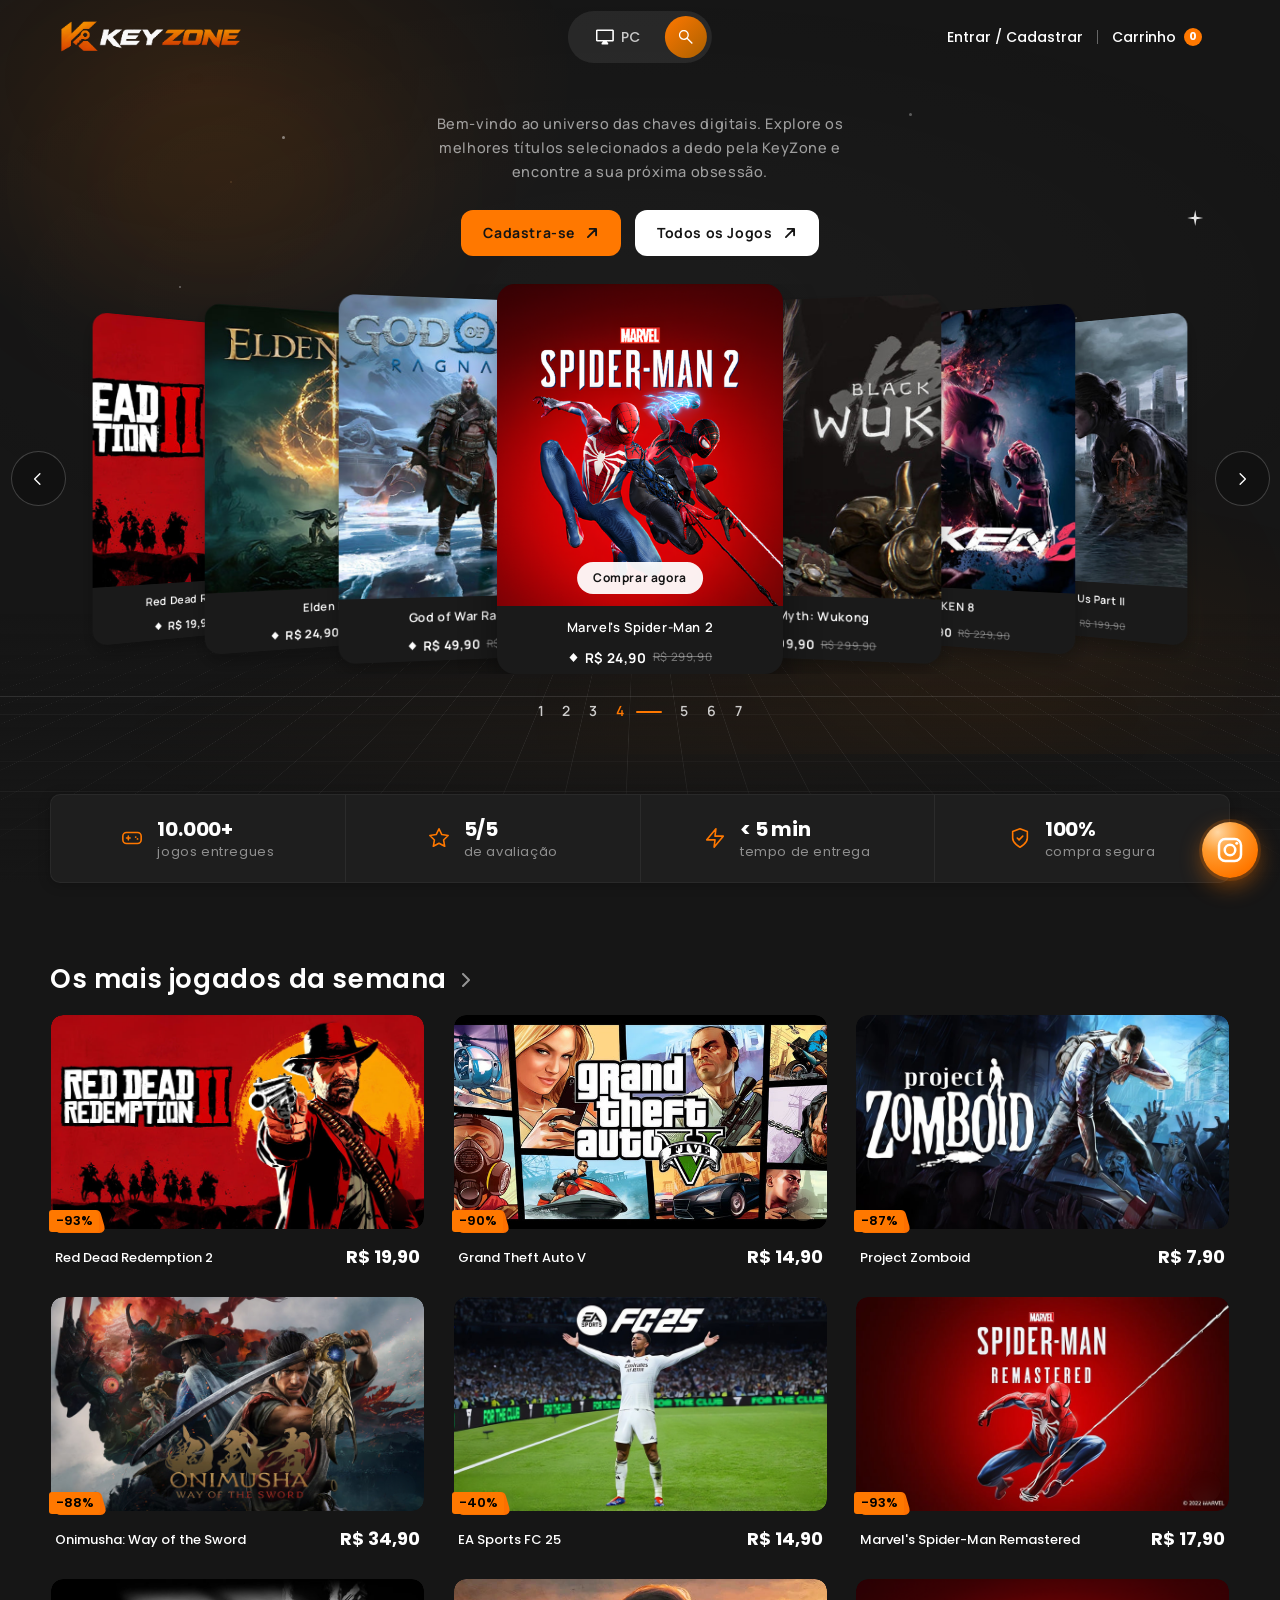
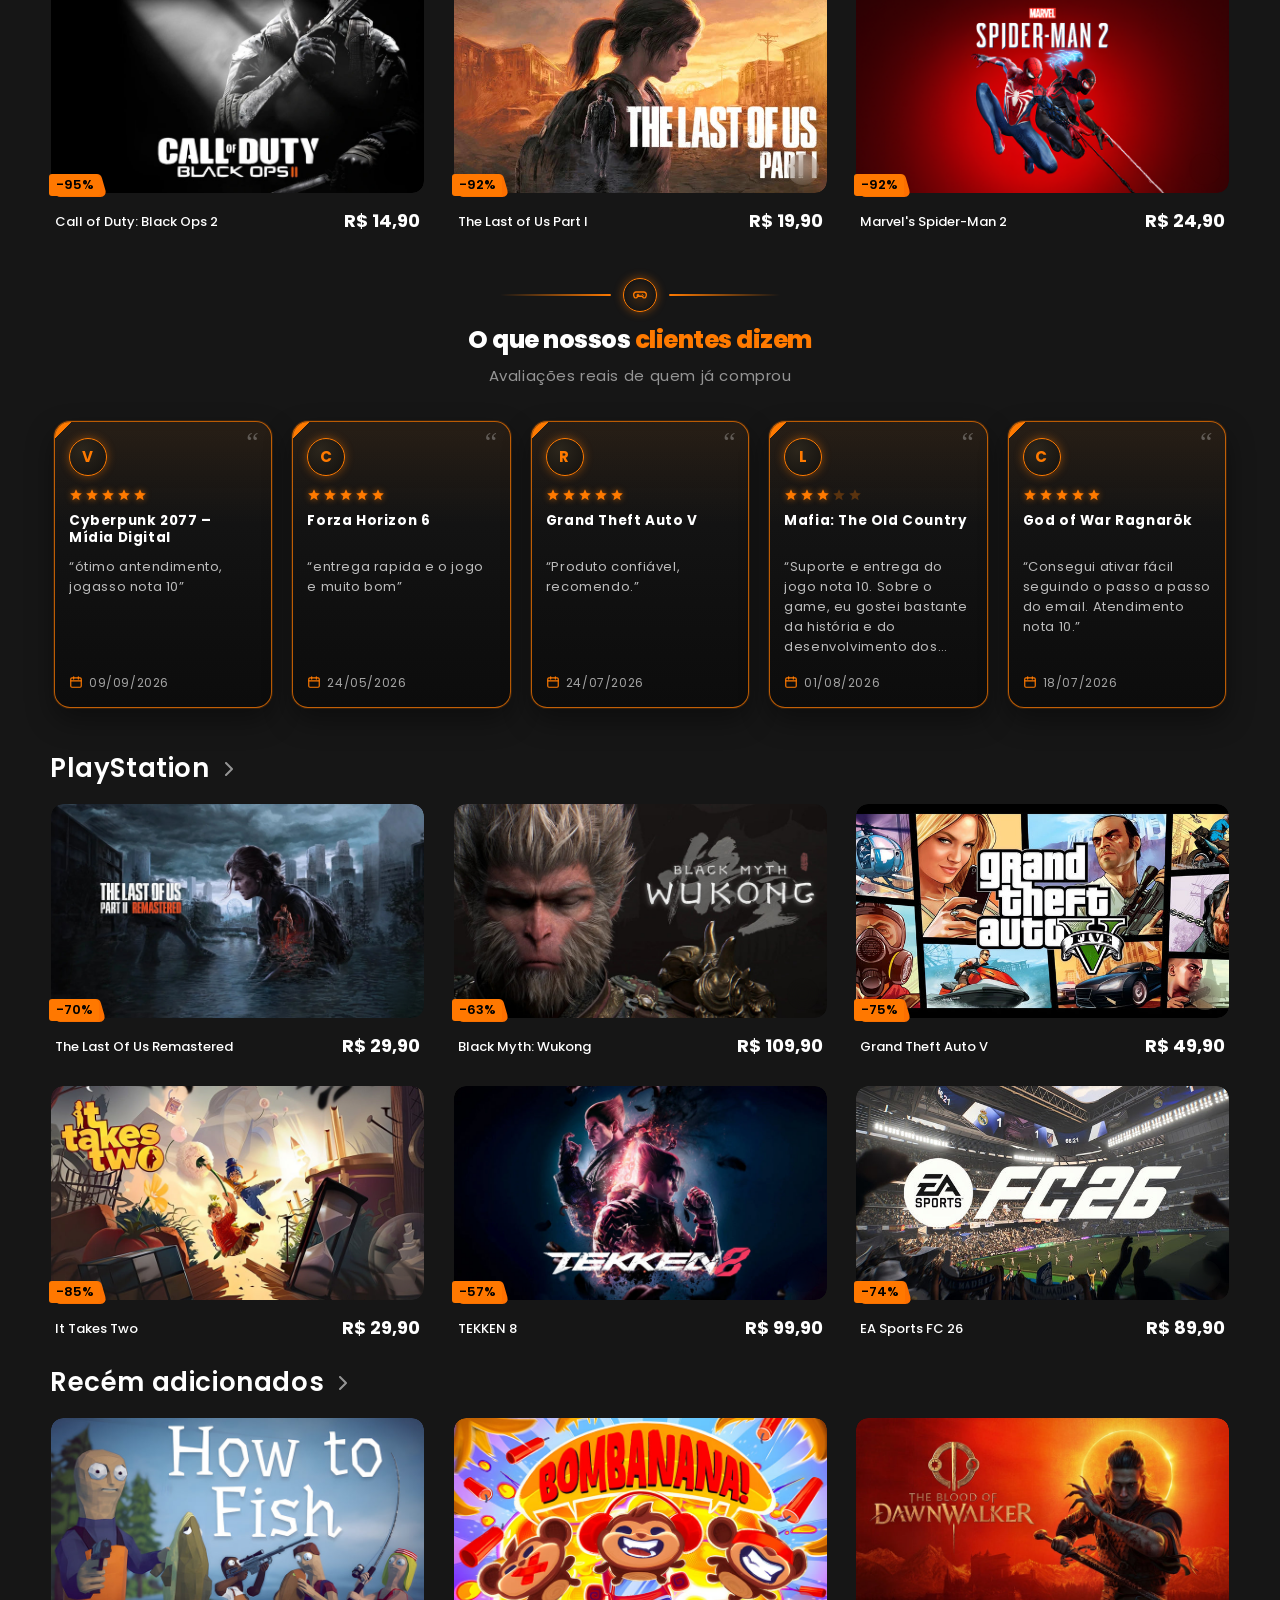
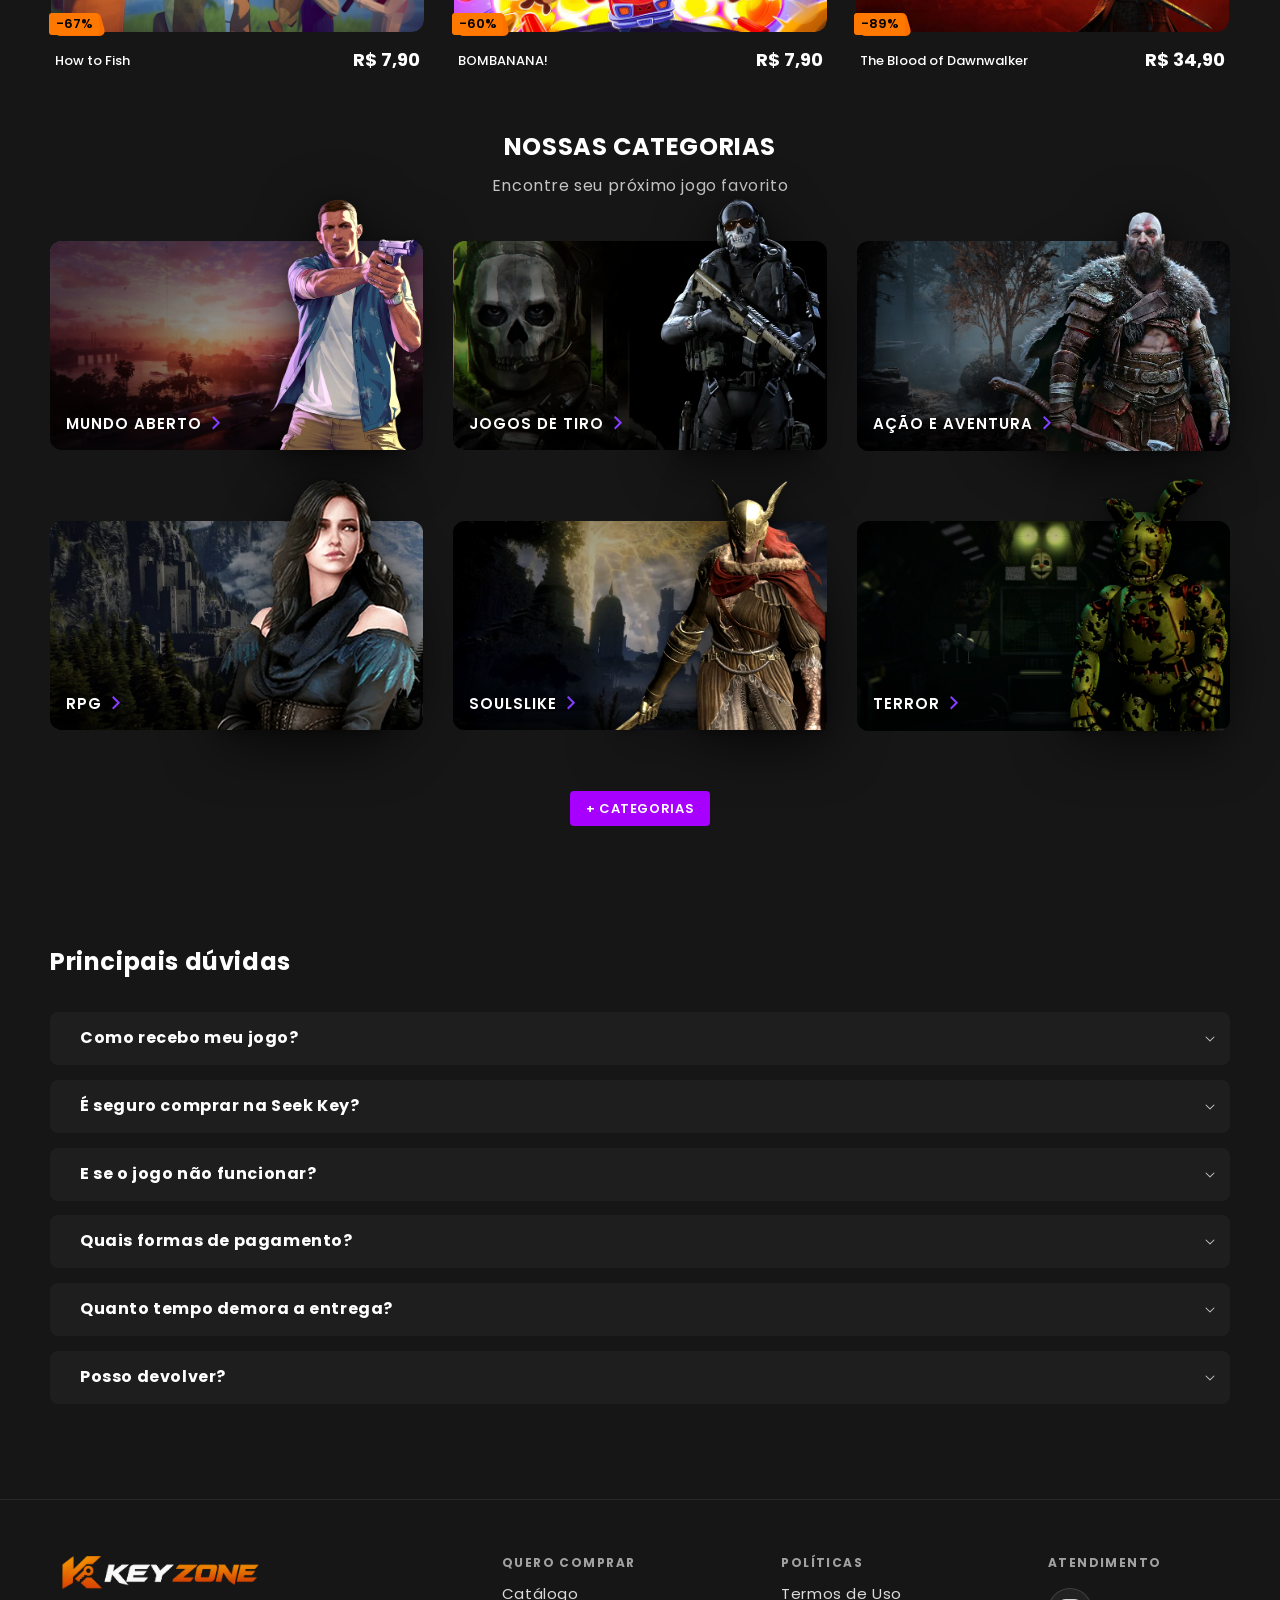
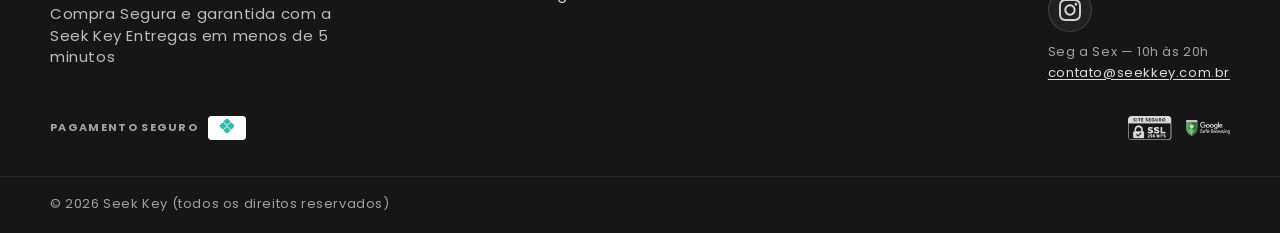
==== commit 26a8d015: "pagina de cadastro e detalhes da compra" ====
--- a/index.html
+++ b/index.html
@@ -645,7 +645,7 @@
 })();</script><script async="" src="js/shop_events_listener-4e26a9ce.js"></script>
 <script defer="" src="js/shopify-perf-kit-3.9.2.min.js" data-application="storefront-renderer" data-shop-id="77550485727" data-render-region="gcp-europe-west1" data-page-type="index" data-theme-instance-id="158146232543" data-theme-name="Dawn" data-theme-version="15.4.1" data-monorail-region="shop_domain" data-resource-timing-sampling-rate="10" data-shs="true" data-shs-beacon="true" data-shs-export-with-fetch="true" data-shs-logs-sample-rate="1" data-shs-beacon-endpoint="https://seekkey.com.br/api/collect"></script>
 <meta name="shopify-y" content="f6f9a33b-f483-49af-a41b-507ca92cd278" data-expiration="1821482093000"><meta name="shopify-s" content="744e9062-bdbf-4b97-a70f-365babbd3cde" data-expiration="1789926293000"><meta name="new-cookie-storage-activated" content="f">
-<script async="" src="js/b1b3c7779w6e1f7d30p7ae783d3m9b5a05aam.js" data-trekkie-shim="true" data-agent-context="true" data-api-client-id="580111" data-facebook-capi-enabled="false" data-theme-id="158146232543" data-theme-published="true" data-event-metadata-id="b5ceb687-5cd2-4176-ab64-31d78e4b3edc" data-page-type="home" data-shop-id="77550485727" data-storefront-base-url="https://seekkey.com.br" data-extension-base-url="https://extensions.shopifycdn.com/cdn/shopifycloud/web-pixels-manager" data-surface="storefront-renderer" data-enabled-beta-flags="[" 0fa89373",="" "873d0e44",="" "16072cab"]"="" data-is-merchant-request="false" data-hash-version="1b3c7779w6e1f7d30p7ae783d3m9b5a05aa" data-publish="custom" data-events="[[" page_viewed",{}]]"="" data-browser-target="modern"></script><script type="module" src="js/webmcp-0.1.1.js"></script></head>
+<script async="" src="js/b1b3c7779w6e1f7d30p7ae783d3m9b5a05aam.js" data-trekkie-shim="true" data-agent-context="true" data-api-client-id="580111" data-facebook-capi-enabled="false" data-theme-id="158146232543" data-theme-published="true" data-event-metadata-id="b5ceb687-5cd2-4176-ab64-31d78e4b3edc" data-page-type="home" data-shop-id="77550485727" data-storefront-base-url="https://seekkey.com.br" data-extension-base-url="https://extensions.shopifycdn.com/cdn/shopifycloud/web-pixels-manager" data-surface="storefront-renderer" data-enabled-beta-flags="[" 0fa89373",="" "873d0e44",="" "16072cab"]"="" data-is-merchant-request="false" data-hash-version="1b3c7779w6e1f7d30p7ae783d3m9b5a05aa" data-publish="custom" data-events="[[" page_viewed",{}]]"="" data-browser-target="modern"></script><script type="module" src="js/webmcp-0.1.1.js"></script><link href="css/sk-product.css?v=7" rel="stylesheet" type="text/css" media="all"></head>
 
   <body class="gradient template-index">
     <!-- ⚠️ GTM TRACKING - NÃO REMOVER NEM EDITAR - GERENCIADO PELO TIME DE TRACKING -->
@@ -1213,6 +1213,7 @@
     overflow: hidden;
     text-decoration: none;
     color: #fff;
+    cursor: pointer;
     box-shadow: 0 10px 22px rgba(0,0,0,0.28);
   }
   .sk-tw-swiper .swiper-slide-active .sk-tw-card {
@@ -1243,42 +1244,7 @@
   .sk-tw-card.is-playing .sk-tw-card__img { opacity: 0; }
   .sk-tw-card__img { transition: opacity 0.35s ease; }
 
-  .sk-tw-card__badge,
-  .sk-tw-card__fav,
   .sk-tw-card__cta { position: absolute; z-index: 3; }
-  .sk-tw-card__badge {
-    top: 10px;
-    left: 10px;
-    display: inline-flex;
-    align-items: center;
-    gap: 5px;
-    height: 26px;
-    padding: 0 9px;
-    border-radius: 8px;
-    background: rgba(12,12,12,0.62);
-    color: #fff;
-    font-size: 11px;
-    font-weight: 600;
-    font-variant-numeric: tabular-nums;
-    letter-spacing: 0.01em;
-  }
-  .sk-tw-card__badge svg { width: 12px; height: 12px; flex: none; }
-  .sk-tw-card__fav {
-    top: 10px;
-    right: 10px;
-    width: 26px;
-    height: 26px;
-    display: inline-flex;
-    align-items: center;
-    justify-content: center;
-    border: 0;
-    border-radius: 8px;
-    background: rgba(12,12,12,0.62);
-    cursor: pointer;
-    padding: 0;
-  }
-  .sk-tw-card__fav svg { width: 13px; height: 13px; fill: none; stroke: #fff; stroke-width: 1.8; }
-  .sk-tw-card__fav.is-active svg { fill: var(--sk-lime); stroke: var(--sk-lime); }
   .sk-tw-card__cta {
     left: 50%;
     bottom: 12px;
@@ -1454,14 +1420,14 @@
       selecionados a dedo pela KeyZone e encontre a sua próxima obsessão.
     </p>
     <div class="sk-tw__actions">
-      <a class="sk-tw__btn sk-tw__btn--primary" href="/collections/ofertas">
-        Descubra Mais
+      <a class="sk-tw__btn sk-tw__btn--primary" href="login.html#cadastro">
+        Cadastra-se
         <svg viewBox="0 0 12 12" fill="none" xmlns="http://www.w3.org/2000/svg" aria-hidden="true">
           <path d="M2.5 9.5L9.5 2.5M9.5 2.5H4M9.5 2.5V8" stroke="currentColor" stroke-width="1.6" stroke-linecap="round" stroke-linejoin="round"></path>
         </svg>
       </a>
       <a class="sk-tw__btn sk-tw__btn--ghost" href="produtos.html">
-        Todas As Coleções
+        Todos os Jogos
         <svg viewBox="0 0 12 12" fill="none" xmlns="http://www.w3.org/2000/svg" aria-hidden="true">
           <path d="M2.5 9.5L9.5 2.5M9.5 2.5H4M9.5 2.5V8" stroke="currentColor" stroke-width="1.6" stroke-linecap="round" stroke-linejoin="round"></path>
         </svg>
@@ -1478,109 +1444,95 @@
       <div class="swiper sk-tw-swiper">
         <div class="swiper-wrapper">
           <div class="swiper-slide" data-banner="banner-01">
-            <a class="sk-tw-card" href="/products/red-dead-redemption-2-steam?variant=48572900901087">
+            <div class="sk-tw-card" role="button" tabindex="0">
               <div class="sk-tw-card__media">
-                <img class="sk-tw-card__img" src="images/unnamed_2_1.jpg" alt="Red Dead Redemption 2 – Mídia Digital (Steam/PC)" loading="lazy" width="4096" height="2288">
+                <img class="sk-tw-card__img" src="images/unnamed_2_1.jpg" alt="Red Dead Redemption 2 – Mídia Digital" loading="lazy" width="4096" height="2288">
                 <video class="sk-tw-card__video" data-src="https://video.seekkey.com.br/previews/red-dead-redemption-2.mp4" muted playsinline loop preload="none"></video>
-                <span class="sk-tw-card__badge" data-sk-countdown="7452"><svg viewBox="0 0 16 16" aria-hidden="true"><circle cx="8" cy="8" r="6.1" fill="none" stroke="currentColor" stroke-width="1.4"></circle><path d="M8 4.7V8.2L10.3 9.6" fill="none" stroke="currentColor" stroke-width="1.4" stroke-linecap="round"></path></svg><span class="sk-tw-card__time">02h 04m 12s</span></span>
-                <button class="sk-tw-card__fav" type="button" aria-label="Favoritar" aria-pressed="false"><svg viewBox="0 0 24 24" aria-hidden="true"><path d="M12 20s-7-4.35-7-9a4 4 0 0 1 7-2.65A4 4 0 0 1 19 11c0 4.65-7 9-7 9z"></path></svg></button>
-                <span class="sk-tw-card__cta">Comprar agora</span>
+<span class="sk-tw-card__cta">Comprar agora</span>
               </div>
               <div class="sk-tw-card__body">
-                <p class="sk-tw-card__name">Red Dead Redemption 2 (Steam/PC)</p>
+                <p class="sk-tw-card__name">Red Dead Redemption 2</p>
                 <span class="sk-tw-card__price"><svg class="sk-tw-card__gem" viewBox="0 0 12 12" aria-hidden="true"><path d="M6 1.1 10.4 6 6 10.9 1.6 6Z"></path></svg><strong>R$ 19,90</strong><s>R$ 299,90</s></span>
               </div>
-            </a>
+            </div>
           </div>
           <div class="swiper-slide" data-banner="banner-02">
-            <a class="sk-tw-card" href="/products/elden-ring-steam?variant=48572900278495">
+            <div class="sk-tw-card" role="button" tabindex="0">
               <div class="sk-tw-card__media">
-                <img class="sk-tw-card__img" src="images/800456.jpg" alt="Elden Ring – Mídia Digital (Steam/PC)" loading="lazy" width="1232" height="706">
+                <img class="sk-tw-card__img" src="images/800456.jpg" alt="Elden Ring – Mídia Digital" loading="lazy" width="1232" height="706">
                 <video class="sk-tw-card__video" data-src="https://video.seekkey.com.br/previews/elden-ring.mp4" muted playsinline loop preload="none"></video>
-                <span class="sk-tw-card__badge" data-sk-countdown="7452"><svg viewBox="0 0 16 16" aria-hidden="true"><circle cx="8" cy="8" r="6.1" fill="none" stroke="currentColor" stroke-width="1.4"></circle><path d="M8 4.7V8.2L10.3 9.6" fill="none" stroke="currentColor" stroke-width="1.4" stroke-linecap="round"></path></svg><span class="sk-tw-card__time">02h 04m 12s</span></span>
-                <button class="sk-tw-card__fav" type="button" aria-label="Favoritar" aria-pressed="false"><svg viewBox="0 0 24 24" aria-hidden="true"><path d="M12 20s-7-4.35-7-9a4 4 0 0 1 7-2.65A4 4 0 0 1 19 11c0 4.65-7 9-7 9z"></path></svg></button>
-                <span class="sk-tw-card__cta">Comprar agora</span>
+<span class="sk-tw-card__cta">Comprar agora</span>
               </div>
               <div class="sk-tw-card__body">
-                <p class="sk-tw-card__name">Elden Ring (Steam/PC)</p>
+                <p class="sk-tw-card__name">Elden Ring</p>
                 <span class="sk-tw-card__price"><svg class="sk-tw-card__gem" viewBox="0 0 12 12" aria-hidden="true"><path d="M6 1.1 10.4 6 6 10.9 1.6 6Z"></path></svg><strong>R$ 24,90</strong><s>R$ 384,90</s></span>
               </div>
-            </a>
+            </div>
           </div>
           <div class="swiper-slide" data-banner="banner-03">
-            <a class="sk-tw-card" href="/products/god-of-war-ragnarok-ps4-ps5?variant=50605831651551">
+            <div class="sk-tw-card" role="button" tabindex="0">
               <div class="sk-tw-card__media">
-                <img class="sk-tw-card__img" src="images/horizontal_71994193-716a-4eb3-940c-db04d6afa656.webp" alt="God of War Ragnarök – Mídia Digital (PS4/PS5)" loading="lazy" width="1920" height="1080">
+                <img class="sk-tw-card__img" src="images/horizontal_71994193-716a-4eb3-940c-db04d6afa656.webp" alt="God of War Ragnarök – Mídia Digital" loading="lazy" width="1920" height="1080">
                 <video class="sk-tw-card__video" data-src="https://cdn.seekkey.com.br/previews/god-of-war-ragnarok.mp4" muted playsinline loop preload="none"></video>
-                <span class="sk-tw-card__badge" data-sk-countdown="7452"><svg viewBox="0 0 16 16" aria-hidden="true"><circle cx="8" cy="8" r="6.1" fill="none" stroke="currentColor" stroke-width="1.4"></circle><path d="M8 4.7V8.2L10.3 9.6" fill="none" stroke="currentColor" stroke-width="1.4" stroke-linecap="round"></path></svg><span class="sk-tw-card__time">02h 04m 12s</span></span>
-                <button class="sk-tw-card__fav" type="button" aria-label="Favoritar" aria-pressed="false"><svg viewBox="0 0 24 24" aria-hidden="true"><path d="M12 20s-7-4.35-7-9a4 4 0 0 1 7-2.65A4 4 0 0 1 19 11c0 4.65-7 9-7 9z"></path></svg></button>
-                <span class="sk-tw-card__cta">Comprar agora</span>
+<span class="sk-tw-card__cta">Comprar agora</span>
               </div>
               <div class="sk-tw-card__body">
-                <p class="sk-tw-card__name">God of War Ragnarök (PS4/PS5)</p>
+                <p class="sk-tw-card__name">God of War Ragnarök</p>
                 <span class="sk-tw-card__price"><svg class="sk-tw-card__gem" viewBox="0 0 12 12" aria-hidden="true"><path d="M6 1.1 10.4 6 6 10.9 1.6 6Z"></path></svg><strong>R$ 49,90</strong><s>R$ 299,90</s></span>
               </div>
-            </a>
+            </div>
           </div>
           <div class="swiper-slide" data-banner="banner-04">
-            <a class="sk-tw-card" href="/products/marvels-spider-man-2-steam?variant=48572899459295">
+            <div class="sk-tw-card" role="button" tabindex="0">
               <div class="sk-tw-card__media">
-                <img class="sk-tw-card__img" src="images/marvels-spider-man-2_2.png" alt="Marvel's Spider-Man 2 – Mídia Digital (Steam/PC)" loading="eager" fetchpriority="high" width="1920" height="1080">
+                <img class="sk-tw-card__img" src="images/marvels-spider-man-2_2.png" alt="Marvel's Spider-Man 2 – Mídia Digital" loading="eager" fetchpriority="high" width="1920" height="1080">
                 <video class="sk-tw-card__video" data-src="https://video.seekkey.com.br/previews/marvels-spider-man-2.mp4" muted playsinline loop preload="none"></video>
-                <span class="sk-tw-card__badge" data-sk-countdown="7452"><svg viewBox="0 0 16 16" aria-hidden="true"><circle cx="8" cy="8" r="6.1" fill="none" stroke="currentColor" stroke-width="1.4"></circle><path d="M8 4.7V8.2L10.3 9.6" fill="none" stroke="currentColor" stroke-width="1.4" stroke-linecap="round"></path></svg><span class="sk-tw-card__time">02h 04m 12s</span></span>
-                <button class="sk-tw-card__fav" type="button" aria-label="Favoritar" aria-pressed="false"><svg viewBox="0 0 24 24" aria-hidden="true"><path d="M12 20s-7-4.35-7-9a4 4 0 0 1 7-2.65A4 4 0 0 1 19 11c0 4.65-7 9-7 9z"></path></svg></button>
-                <span class="sk-tw-card__cta">Comprar agora</span>
+<span class="sk-tw-card__cta">Comprar agora</span>
               </div>
               <div class="sk-tw-card__body">
-                <p class="sk-tw-card__name">Marvel's Spider-Man 2 (Steam/PC)</p>
+                <p class="sk-tw-card__name">Marvel's Spider-Man 2</p>
                 <span class="sk-tw-card__price"><svg class="sk-tw-card__gem" viewBox="0 0 12 12" aria-hidden="true"><path d="M6 1.1 10.4 6 6 10.9 1.6 6Z"></path></svg><strong>R$ 24,90</strong><s>R$ 299,90</s></span>
               </div>
-            </a>
+            </div>
           </div>
           <div class="swiper-slide" data-banner="banner-05">
-            <a class="sk-tw-card" href="/products/black-myth-wukong-ps5?variant=50605832634591">
+            <div class="sk-tw-card" role="button" tabindex="0">
               <div class="sk-tw-card__media">
-                <img class="sk-tw-card__img" src="images/horizontal_6b35a8e2-59ea-48bd-a594-81c91e921aec.webp" alt="Black Myth: Wukong – Mídia Digital (PS5)" loading="lazy" width="1920" height="1080">
+                <img class="sk-tw-card__img" src="images/horizontal_6b35a8e2-59ea-48bd-a594-81c91e921aec.webp" alt="Black Myth: Wukong – Mídia Digital" loading="lazy" width="1920" height="1080">
                 <video class="sk-tw-card__video" data-src="https://cdn.seekkey.com.br/previews/black-myth-wukong.mp4" muted playsinline loop preload="none"></video>
-                <span class="sk-tw-card__badge" data-sk-countdown="7452"><svg viewBox="0 0 16 16" aria-hidden="true"><circle cx="8" cy="8" r="6.1" fill="none" stroke="currentColor" stroke-width="1.4"></circle><path d="M8 4.7V8.2L10.3 9.6" fill="none" stroke="currentColor" stroke-width="1.4" stroke-linecap="round"></path></svg><span class="sk-tw-card__time">02h 04m 12s</span></span>
-                <button class="sk-tw-card__fav" type="button" aria-label="Favoritar" aria-pressed="false"><svg viewBox="0 0 24 24" aria-hidden="true"><path d="M12 20s-7-4.35-7-9a4 4 0 0 1 7-2.65A4 4 0 0 1 19 11c0 4.65-7 9-7 9z"></path></svg></button>
-                <span class="sk-tw-card__cta">Comprar agora</span>
+<span class="sk-tw-card__cta">Comprar agora</span>
               </div>
               <div class="sk-tw-card__body">
-                <p class="sk-tw-card__name">Black Myth: Wukong (PS5)</p>
+                <p class="sk-tw-card__name">Black Myth: Wukong</p>
                 <span class="sk-tw-card__price"><svg class="sk-tw-card__gem" viewBox="0 0 12 12" aria-hidden="true"><path d="M6 1.1 10.4 6 6 10.9 1.6 6Z"></path></svg><strong>R$ 109,90</strong><s>R$ 299,90</s></span>
               </div>
-            </a>
+            </div>
           </div>
           <div class="swiper-slide" data-banner="banner-06">
-            <a class="sk-tw-card" href="/products/tekken-8-ps5?variant=50605855178975">
+            <div class="sk-tw-card" role="button" tabindex="0">
               <div class="sk-tw-card__media">
-                <img class="sk-tw-card__img" src="images/horizontal_3a35b01c-65d6-494c-9597-ed5927fe2173.webp" alt="TEKKEN 8 – Mídia Digital (PS5)" loading="lazy" width="1920" height="1080">
+                <img class="sk-tw-card__img" src="images/horizontal_3a35b01c-65d6-494c-9597-ed5927fe2173.webp" alt="TEKKEN 8 – Mídia Digital" loading="lazy" width="1920" height="1080">
                 <video class="sk-tw-card__video" data-src="https://cdn.seekkey.com.br/previews/tekken-8.mp4" muted playsinline loop preload="none"></video>
-                <span class="sk-tw-card__badge" data-sk-countdown="7452"><svg viewBox="0 0 16 16" aria-hidden="true"><circle cx="8" cy="8" r="6.1" fill="none" stroke="currentColor" stroke-width="1.4"></circle><path d="M8 4.7V8.2L10.3 9.6" fill="none" stroke="currentColor" stroke-width="1.4" stroke-linecap="round"></path></svg><span class="sk-tw-card__time">02h 04m 12s</span></span>
-                <button class="sk-tw-card__fav" type="button" aria-label="Favoritar" aria-pressed="false"><svg viewBox="0 0 24 24" aria-hidden="true"><path d="M12 20s-7-4.35-7-9a4 4 0 0 1 7-2.65A4 4 0 0 1 19 11c0 4.65-7 9-7 9z"></path></svg></button>
-                <span class="sk-tw-card__cta">Comprar agora</span>
+<span class="sk-tw-card__cta">Comprar agora</span>
               </div>
               <div class="sk-tw-card__body">
-                <p class="sk-tw-card__name">TEKKEN 8 (PS5)</p>
+                <p class="sk-tw-card__name">TEKKEN 8</p>
                 <span class="sk-tw-card__price"><svg class="sk-tw-card__gem" viewBox="0 0 12 12" aria-hidden="true"><path d="M6 1.1 10.4 6 6 10.9 1.6 6Z"></path></svg><strong>R$ 99,90</strong><s>R$ 229,90</s></span>
               </div>
-            </a>
+            </div>
           </div>
           <div class="swiper-slide" data-banner="banner-07">
-            <a class="sk-tw-card" href="/products/the-last-of-us-part-ii-steam?variant=48572898246879">
+            <div class="sk-tw-card" role="button" tabindex="0">
               <div class="sk-tw-card__media">
-                <img class="sk-tw-card__img" src="images/unnamed_1.jpg" alt="The Last of Us Part II – Mídia Digital (Steam/PC)" loading="lazy" width="1920" height="1080">
+                <img class="sk-tw-card__img" src="images/unnamed_1.jpg" alt="The Last of Us Part II – Mídia Digital" loading="lazy" width="1920" height="1080">
                 <video class="sk-tw-card__video" data-src="https://video.seekkey.com.br/previews/the-last-of-us-part-ii.mp4" muted playsinline loop preload="none"></video>
-                <span class="sk-tw-card__badge" data-sk-countdown="7452"><svg viewBox="0 0 16 16" aria-hidden="true"><circle cx="8" cy="8" r="6.1" fill="none" stroke="currentColor" stroke-width="1.4"></circle><path d="M8 4.7V8.2L10.3 9.6" fill="none" stroke="currentColor" stroke-width="1.4" stroke-linecap="round"></path></svg><span class="sk-tw-card__time">02h 04m 12s</span></span>
-                <button class="sk-tw-card__fav" type="button" aria-label="Favoritar" aria-pressed="false"><svg viewBox="0 0 24 24" aria-hidden="true"><path d="M12 20s-7-4.35-7-9a4 4 0 0 1 7-2.65A4 4 0 0 1 19 11c0 4.65-7 9-7 9z"></path></svg></button>
-                <span class="sk-tw-card__cta">Comprar agora</span>
+<span class="sk-tw-card__cta">Comprar agora</span>
               </div>
               <div class="sk-tw-card__body">
-                <p class="sk-tw-card__name">The Last of Us Part II (Steam/PC)</p>
+                <p class="sk-tw-card__name">The Last of Us Part II</p>
                 <span class="sk-tw-card__price"><svg class="sk-tw-card__gem" viewBox="0 0 12 12" aria-hidden="true"><path d="M6 1.1 10.4 6 6 10.9 1.6 6Z"></path></svg><strong>R$ 19,90</strong><s>R$ 199,90</s></span>
               </div>
-            </a>
+            </div>
           </div>
         </div>
       </div>
@@ -1781,7 +1733,6 @@
         });
 
         swiperEl.addEventListener('click', function (event) {
-          if (event.target.closest && event.target.closest('.sk-tw-card__fav')) return;
           var card = event.target.closest ? event.target.closest('.sk-tw-card') : null;
           if (!card) return;
           var slide = card.closest('.swiper-slide');
@@ -1793,8 +1744,6 @@
       }
 
       initHoverVideo(swiperEl);
-      initCountdowns(root);
-      initFavorites(root);
     }
 
     var layoutFrame = 0;
@@ -1947,41 +1896,6 @@
       document.querySelectorAll('.sk-tw-card.is-playing').forEach(resetCard);
     }
 
-    function initCountdowns(root) {
-      var badges = root.querySelectorAll('[data-sk-countdown]');
-      if (!badges.length) return;
-
-      var deadlines = [];
-      badges.forEach(function (badge) {
-        deadlines.push(Date.now() + parseInt(badge.dataset.skCountdown, 10) * 1000);
-      });
-
-      function tick() {
-        badges.forEach(function (badge, i) {
-          var left = Math.max(0, Math.floor((deadlines[i] - Date.now()) / 1000));
-          var h = Math.floor(left / 3600);
-          var m = Math.floor((left % 3600) / 60);
-          var s = left % 60;
-          var label = badge.querySelector('.sk-tw-card__time') || badge;
-          label.textContent = String(h).padStart(2, '0') + 'h ' + String(m).padStart(2, '0') + 'm ' + String(s).padStart(2, '0') + 's';
-        });
-      }
-
-      tick();
-      setInterval(tick, 1000);
-    }
-
-    function initFavorites(root) {
-      root.addEventListener('click', function (event) {
-        var button = event.target.closest ? event.target.closest('.sk-tw-card__fav') : null;
-        if (!button || !root.contains(button)) return;
-        event.preventDefault();
-        event.stopPropagation();
-        button.classList.toggle('is-active');
-        button.setAttribute('aria-pressed', button.classList.contains('is-active') ? 'true' : 'false');
-      });
-    }
-
     if (document.readyState === 'loading') {
       document.addEventListener('DOMContentLoaded', init);
     } else {
@@ -2246,11 +2160,11 @@
         card--forced-horizontal card--sk-ig
       " style="--ratio-percent: 57.5%;">
       <div class="card__inner  ratio" style="--ratio-percent: 57.5%;"><div class="card__media">
-            <div class="media media--transparent media--hover-effect"><img src="images/unnamed_2_1.jpg" alt="Red Dead Redemption 2 – Mídia Digital (Steam/PC)" class="motion-reduce main-image-steam" loading="lazy" width="4096" height="2288"><img src="images/ss_66b553f4c209476d3e4ce25fa4714002cc914c4f.1920x1080.jpg" alt="" class="motion-reduce hover-image-steam" loading="lazy" width="1920" height="1080"><video class="hover-video-steam" data-src="https://video.seekkey.com.br/previews/red-dead-redemption-2.mp4" muted="" playsinline="" loop="" preload="none"></video></div>
-          </div><a href="/products/red-dead-redemption-2-steam?variant=48572900901087" class="sk-media-link" aria-hidden="true" tabindex="-1"></a><div class="card__content" aria-hidden="true">
+            <div class="media media--transparent media--hover-effect"><img src="images/unnamed_2_1.jpg" alt="Red Dead Redemption 2 – Mídia Digital" class="motion-reduce main-image-steam" loading="lazy" width="4096" height="2288"><img src="images/ss_66b553f4c209476d3e4ce25fa4714002cc914c4f.1920x1080.jpg" alt="" class="motion-reduce hover-image-steam" loading="lazy" width="1920" height="1080"><video class="hover-video-steam" data-src="https://video.seekkey.com.br/previews/red-dead-redemption-2.mp4" muted="" playsinline="" loop="" preload="none"></video></div>
+          </div><span class="sk-media-link"></span><div class="card__content" aria-hidden="true">
           <div class="card__information">
             <h3 class="card__heading">
-              <a href="/products/red-dead-redemption-2-steam?variant=48572900901087" class="full-unstyled-link" tabindex="-1">Red Dead Redemption 2 – Mídia Digital (Steam/PC)</a>
+              <span class="full-unstyled-link" tabindex="-1">Red Dead Redemption 2 – Mídia Digital</span>
             </h3>
           </div>
         </div></div>
@@ -2269,7 +2183,7 @@
         </div>
 
         <div class="card__information card__information__horizontal"><h3 class="card__heading h3">
-            <a href="/products/red-dead-redemption-2-steam?variant=48572900901087" class="full-unstyled-link" title="Red Dead Redemption 2 – Mídia Digital (Steam/PC)">Red Dead Redemption 2 (Steam/PC)</a>
+            <span class="full-unstyled-link" title="Red Dead Redemption 2 – Mídia Digital">Red Dead Redemption 2</span>
           </h3>
           <div class="card-information">
 <div class="
@@ -2327,11 +2241,11 @@
         card--forced-horizontal card--sk-ig
       " style="--ratio-percent: 57.5%;">
       <div class="card__inner  ratio" style="--ratio-percent: 57.5%;"><div class="card__media">
-            <div class="media media--transparent media--hover-effect"><img src="images/800453.jpg" alt="Grand Theft Auto V – Mídia Digital (Steam/PC)" class="motion-reduce main-image-steam" loading="lazy" width="1840" height="860"><img src="images/ss_32aa18ab3175e3002217862dd5917646d298ab6b.1920x1080.jpg" alt="" class="motion-reduce hover-image-steam" loading="lazy" width="1920" height="1080"><video class="hover-video-steam" data-src="https://video.seekkey.com.br/previews/grand-theft-auto-v.mp4" muted="" playsinline="" loop="" preload="none"></video></div>
-          </div><a href="/products/grand-theft-auto-v-steam?variant=48572900704479" class="sk-media-link" aria-hidden="true" tabindex="-1"></a><div class="card__content" aria-hidden="true">
+            <div class="media media--transparent media--hover-effect"><img src="images/800453.jpg" alt="Grand Theft Auto V – Mídia Digital" class="motion-reduce main-image-steam" loading="lazy" width="1840" height="860"><img src="images/ss_32aa18ab3175e3002217862dd5917646d298ab6b.1920x1080.jpg" alt="" class="motion-reduce hover-image-steam" loading="lazy" width="1920" height="1080"><video class="hover-video-steam" data-src="https://video.seekkey.com.br/previews/grand-theft-auto-v.mp4" muted="" playsinline="" loop="" preload="none"></video></div>
+          </div><span class="sk-media-link"></span><div class="card__content" aria-hidden="true">
           <div class="card__information">
             <h3 class="card__heading">
-              <a href="/products/grand-theft-auto-v-steam?variant=48572900704479" class="full-unstyled-link" tabindex="-1">Grand Theft Auto V – Mídia Digital (Steam/PC)</a>
+              <span class="full-unstyled-link" tabindex="-1">Grand Theft Auto V – Mídia Digital</span>
             </h3>
           </div>
         </div></div>
@@ -2350,7 +2264,7 @@
         </div>
 
         <div class="card__information card__information__horizontal"><h3 class="card__heading h3">
-            <a href="/products/grand-theft-auto-v-steam?variant=48572900704479" class="full-unstyled-link" title="Grand Theft Auto V – Mídia Digital (Steam/PC)">Grand Theft Auto V (Steam/PC)</a>
+            <span class="full-unstyled-link" title="Grand Theft Auto V – Mídia Digital">Grand Theft Auto V</span>
           </h3>
           <div class="card-information">
 <div class="
@@ -2408,11 +2322,11 @@
         card--forced-horizontal card--sk-ig
       " style="--ratio-percent: 57.5%;">
       <div class="card__inner  ratio" style="--ratio-percent: 57.5%;"><div class="card__media">
-            <div class="media media--transparent media--hover-effect"><img src="images/806450.jpg" alt="Project Zomboid – Mídia Digital (Steam/PC)" class="motion-reduce main-image-steam" loading="lazy" width="1232" height="706"><img src="images/ss_d4a0f78dc94273c7f0eedc186569efc091387066.1920x1080.jpg" alt="" class="motion-reduce hover-image-steam" loading="lazy" width="1728" height="1080"><video class="hover-video-steam" data-src="https://video.seekkey.com.br/previews/project-zomboid.mp4" muted="" playsinline="" loop="" preload="none"></video></div>
-          </div><a href="/products/project-zomboid-steam?variant=48572899066079" class="sk-media-link" aria-hidden="true" tabindex="-1"></a><div class="card__content" aria-hidden="true">
+            <div class="media media--transparent media--hover-effect"><img src="images/806450.jpg" alt="Project Zomboid – Mídia Digital" class="motion-reduce main-image-steam" loading="lazy" width="1232" height="706"><img src="images/ss_d4a0f78dc94273c7f0eedc186569efc091387066.1920x1080.jpg" alt="" class="motion-reduce hover-image-steam" loading="lazy" width="1728" height="1080"><video class="hover-video-steam" data-src="https://video.seekkey.com.br/previews/project-zomboid.mp4" muted="" playsinline="" loop="" preload="none"></video></div>
+          </div><span class="sk-media-link"></span><div class="card__content" aria-hidden="true">
           <div class="card__information">
             <h3 class="card__heading">
-              <a href="/products/project-zomboid-steam?variant=48572899066079" class="full-unstyled-link" tabindex="-1">Project Zomboid – Mídia Digital (Steam/PC)</a>
+              <span class="full-unstyled-link" tabindex="-1">Project Zomboid – Mídia Digital</span>
             </h3>
           </div>
         </div></div>
@@ -2431,7 +2345,7 @@
         </div>
 
         <div class="card__information card__information__horizontal"><h3 class="card__heading h3">
-            <a href="/products/project-zomboid-steam?variant=48572899066079" class="full-unstyled-link" title="Project Zomboid – Mídia Digital (Steam/PC)">Project Zomboid (Steam/PC)</a>
+            <span class="full-unstyled-link" title="Project Zomboid – Mídia Digital">Project Zomboid</span>
           </h3>
           <div class="card-information">
 <div class="
@@ -2489,11 +2403,11 @@
         card--forced-horizontal card--sk-ig
       " style="--ratio-percent: 57.5%;">
       <div class="card__inner  ratio" style="--ratio-percent: 57.5%;"><div class="card__media">
-            <div class="media media--transparent media--hover-effect"><img src="images/onimusha-way-of-the-sword-steam-cover_2.jpg" alt="Onimusha: Way of the Sword – Mídia Digital (Steam/PC)" class="motion-reduce main-image-steam" loading="lazy" width="3840" height="2160"><img src="images/ss_40e49fbd098140a69e897dcce736cba5eae8662f.1920x1080_f1c2d753-e542-4ab5-bd59-2d38c0a9f53b_2.jpg" alt="" class="motion-reduce hover-image-steam" loading="lazy" width="1920" height="1080"><video class="hover-video-steam" data-src="https://cdn.seekkey.com.br/previews/onimusha-way-of-the-sword.mp4" muted="" playsinline="" loop="" preload="none"></video></div>
-          </div><a href="/products/onimusha-way-of-the-sword-steam?variant=51313555603679" class="sk-media-link" aria-hidden="true" tabindex="-1"></a><div class="card__content" aria-hidden="true">
+            <div class="media media--transparent media--hover-effect"><img src="images/onimusha-way-of-the-sword-steam-cover_2.jpg" alt="Onimusha: Way of the Sword – Mídia Digital" class="motion-reduce main-image-steam" loading="lazy" width="3840" height="2160"><img src="images/ss_40e49fbd098140a69e897dcce736cba5eae8662f.1920x1080_f1c2d753-e542-4ab5-bd59-2d38c0a9f53b_2.jpg" alt="" class="motion-reduce hover-image-steam" loading="lazy" width="1920" height="1080"><video class="hover-video-steam" data-src="https://cdn.seekkey.com.br/previews/onimusha-way-of-the-sword.mp4" muted="" playsinline="" loop="" preload="none"></video></div>
+          </div><span class="sk-media-link"></span><div class="card__content" aria-hidden="true">
           <div class="card__information">
             <h3 class="card__heading">
-              <a href="/products/onimusha-way-of-the-sword-steam?variant=51313555603679" class="full-unstyled-link" tabindex="-1">Onimusha: Way of the Sword – Mídia Digital (Steam/PC)</a>
+              <span class="full-unstyled-link" tabindex="-1">Onimusha: Way of the Sword – Mídia Digital</span>
             </h3>
           </div>
         </div></div>
@@ -2512,7 +2426,7 @@
         </div>
 
         <div class="card__information card__information__horizontal"><h3 class="card__heading h3">
-            <a href="/products/onimusha-way-of-the-sword-steam?variant=51313555603679" class="full-unstyled-link" title="Onimusha: Way of the Sword – Mídia Digital (Steam/PC)">Onimusha: Way of the Sword (Steam/PC)</a>
+            <span class="full-unstyled-link" title="Onimusha: Way of the Sword – Mídia Digital">Onimusha: Way of the Sword</span>
           </h3>
           <div class="card-information">
 <div class="
@@ -2570,11 +2484,11 @@
         card--forced-horizontal card--sk-ig
       " style="--ratio-percent: 57.5%;">
       <div class="card__inner  ratio" style="--ratio-percent: 57.5%;"><div class="card__media">
-            <div class="media media--transparent media--hover-effect"><img src="images/802328.jpg" alt="EA Sports FC 25 – Mídia Digital (Steam/PC)" class="motion-reduce main-image-steam" loading="lazy" width="1232" height="706"><img src="images/ss_857b4aaf3c10b2a886d60f029f32b2f86d968311.1920x1080.jpg" alt="" class="motion-reduce hover-image-steam" loading="lazy" width="1920" height="1080"><video class="hover-video-steam" data-src="https://video.seekkey.com.br/previews/ea-sports-fc-25.mp4" muted="" playsinline="" loop="" preload="none"></video></div>
-          </div><a href="/products/ea-sports-fc-25-steam?variant=48572899393759" class="sk-media-link" aria-hidden="true" tabindex="-1"></a><div class="card__content" aria-hidden="true">
+            <div class="media media--transparent media--hover-effect"><img src="images/802328.jpg" alt="EA Sports FC 25 – Mídia Digital" class="motion-reduce main-image-steam" loading="lazy" width="1232" height="706"><img src="images/ss_857b4aaf3c10b2a886d60f029f32b2f86d968311.1920x1080.jpg" alt="" class="motion-reduce hover-image-steam" loading="lazy" width="1920" height="1080"><video class="hover-video-steam" data-src="https://video.seekkey.com.br/previews/ea-sports-fc-25.mp4" muted="" playsinline="" loop="" preload="none"></video></div>
+          </div><span class="sk-media-link"></span><div class="card__content" aria-hidden="true">
           <div class="card__information">
             <h3 class="card__heading">
-              <a href="/products/ea-sports-fc-25-steam?variant=48572899393759" class="full-unstyled-link" tabindex="-1">EA Sports FC 25 – Mídia Digital (Steam/PC)</a>
+              <span class="full-unstyled-link" tabindex="-1">EA Sports FC 25 – Mídia Digital</span>
             </h3>
           </div>
         </div></div>
@@ -2593,7 +2507,7 @@
         </div>
 
         <div class="card__information card__information__horizontal"><h3 class="card__heading h3">
-            <a href="/products/ea-sports-fc-25-steam?variant=48572899393759" class="full-unstyled-link" title="EA Sports FC 25 – Mídia Digital (Steam/PC)">EA Sports FC 25 (Steam/PC)</a>
+            <span class="full-unstyled-link" title="EA Sports FC 25 – Mídia Digital">EA Sports FC 25</span>
           </h3>
           <div class="card-information">
 <div class="
@@ -2651,11 +2565,11 @@
         card--forced-horizontal card--sk-ig
       " style="--ratio-percent: 57.5%;">
       <div class="card__inner  ratio" style="--ratio-percent: 57.5%;"><div class="card__media">
-            <div class="media media--transparent media--hover-effect"><img src="images/800462.jpg" alt="Marvel's Spider-Man Remastered – Mídia Digital (Steam/PC)" class="motion-reduce main-image-steam" loading="lazy" width="1232" height="706"><img src="images/ss_dfe778bf6d66e952e4acd4e1f926f7615b609ddf.1920x1080.jpg" alt="" class="motion-reduce hover-image-steam" loading="lazy" width="1920" height="1080"><video class="hover-video-steam" data-src="https://video.seekkey.com.br/previews/marvels-spider-man-remastered.mp4" muted="" playsinline="" loop="" preload="none"></video></div>
-          </div><a href="/products/marvels-spider-man-remastered-steam?variant=48572899918047" class="sk-media-link" aria-hidden="true" tabindex="-1"></a><div class="card__content" aria-hidden="true">
+            <div class="media media--transparent media--hover-effect"><img src="images/800462.jpg" alt="Marvel's Spider-Man Remastered – Mídia Digital" class="motion-reduce main-image-steam" loading="lazy" width="1232" height="706"><img src="images/ss_dfe778bf6d66e952e4acd4e1f926f7615b609ddf.1920x1080.jpg" alt="" class="motion-reduce hover-image-steam" loading="lazy" width="1920" height="1080"><video class="hover-video-steam" data-src="https://video.seekkey.com.br/previews/marvels-spider-man-remastered.mp4" muted="" playsinline="" loop="" preload="none"></video></div>
+          </div><span class="sk-media-link"></span><div class="card__content" aria-hidden="true">
           <div class="card__information">
             <h3 class="card__heading">
-              <a href="/products/marvels-spider-man-remastered-steam?variant=48572899918047" class="full-unstyled-link" tabindex="-1">Marvel's Spider-Man Remastered – Mídia Digital (Steam/PC)</a>
+              <span class="full-unstyled-link" tabindex="-1">Marvel's Spider-Man Remastered – Mídia Digital</span>
             </h3>
           </div>
         </div></div>
@@ -2674,7 +2588,7 @@
         </div>
 
         <div class="card__information card__information__horizontal"><h3 class="card__heading h3">
-            <a href="/products/marvels-spider-man-remastered-steam?variant=48572899918047" class="full-unstyled-link" title="Marvel's Spider-Man Remastered – Mídia Digital (Steam/PC)">Marvel's Spider-Man Remastered (Steam/PC)</a>
+            <span class="full-unstyled-link" title="Marvel's Spider-Man Remastered – Mídia Digital">Marvel's Spider-Man Remastered</span>
           </h3>
           <div class="card-information">
 <div class="
@@ -2732,11 +2646,11 @@
         card--forced-horizontal card--sk-ig
       " style="--ratio-percent: 57.5%;">
       <div class="card__inner  ratio" style="--ratio-percent: 57.5%;"><div class="card__media">
-            <div class="media media--transparent media--hover-effect"><img src="images/806448-horizontal.jpg" alt="Call of Duty: Black Ops 2 – Mídia Digital (Steam/PC)" class="motion-reduce main-image-steam" loading="lazy" width="1920" height="1080"><img src="images/ss_ac2194dfb623d65003f54450fb1824e5f181b27e.1920x1080.jpg" alt="" class="motion-reduce hover-image-steam" loading="lazy" width="1920" height="1080"><video class="hover-video-steam" data-src="https://video.seekkey.com.br/previews/call-of-duty-black-ops-2.mp4" muted="" playsinline="" loop="" preload="none"></video></div>
-          </div><a href="/products/call-of-duty-black-ops-2-steam?variant=48572899164383" class="sk-media-link" aria-hidden="true" tabindex="-1"></a><div class="card__content" aria-hidden="true">
+            <div class="media media--transparent media--hover-effect"><img src="images/806448-horizontal.jpg" alt="Call of Duty: Black Ops 2 – Mídia Digital" class="motion-reduce main-image-steam" loading="lazy" width="1920" height="1080"><img src="images/ss_ac2194dfb623d65003f54450fb1824e5f181b27e.1920x1080.jpg" alt="" class="motion-reduce hover-image-steam" loading="lazy" width="1920" height="1080"><video class="hover-video-steam" data-src="https://video.seekkey.com.br/previews/call-of-duty-black-ops-2.mp4" muted="" playsinline="" loop="" preload="none"></video></div>
+          </div><span class="sk-media-link"></span><div class="card__content" aria-hidden="true">
           <div class="card__information">
             <h3 class="card__heading">
-              <a href="/products/call-of-duty-black-ops-2-steam?variant=48572899164383" class="full-unstyled-link" tabindex="-1">Call of Duty: Black Ops 2 – Mídia Digital (Steam/PC)</a>
+              <span class="full-unstyled-link" tabindex="-1">Call of Duty: Black Ops 2 – Mídia Digital</span>
             </h3>
           </div>
         </div></div>
@@ -2755,7 +2669,7 @@
         </div>
 
         <div class="card__information card__information__horizontal"><h3 class="card__heading h3">
-            <a href="/products/call-of-duty-black-ops-2-steam?variant=48572899164383" class="full-unstyled-link" title="Call of Duty: Black Ops 2 – Mídia Digital (Steam/PC)">Call of Duty: Black Ops 2 (Steam/PC)</a>
+            <span class="full-unstyled-link" title="Call of Duty: Black Ops 2 – Mídia Digital">Call of Duty: Black Ops 2</span>
           </h3>
           <div class="card-information">
 <div class="
@@ -2813,11 +2727,11 @@
         card--forced-horizontal card--sk-ig
       " style="--ratio-percent: 57.5%;">
       <div class="card__inner  ratio" style="--ratio-percent: 57.5%;"><div class="card__media">
-            <div class="media media--transparent media--hover-effect"><img src="images/tlou1-9287691206879.webp" alt="The Last of Us Part I – Mídia Digital (Steam/PC)" class="motion-reduce main-image-steam" loading="lazy" width="616" height="353"><img src="images/ss_3f1805ecddafacee7f61f87cb8e4624435a83ee3.1920x1080.jpg" alt="" class="motion-reduce hover-image-steam" loading="lazy" width="1920" height="1080"><video class="hover-video-steam" data-src="https://video.seekkey.com.br/previews/the-last-of-us-part-i.mp4" muted="" playsinline="" loop="" preload="none"></video></div>
-          </div><a href="/products/the-last-of-us-part-i-steam?variant=48572899885279" class="sk-media-link" aria-hidden="true" tabindex="-1"></a><div class="card__content" aria-hidden="true">
+            <div class="media media--transparent media--hover-effect"><img src="images/tlou1-9287691206879.webp" alt="The Last of Us Part I – Mídia Digital" class="motion-reduce main-image-steam" loading="lazy" width="616" height="353"><img src="images/ss_3f1805ecddafacee7f61f87cb8e4624435a83ee3.1920x1080.jpg" alt="" class="motion-reduce hover-image-steam" loading="lazy" width="1920" height="1080"><video class="hover-video-steam" data-src="https://video.seekkey.com.br/previews/the-last-of-us-part-i.mp4" muted="" playsinline="" loop="" preload="none"></video></div>
+          </div><span class="sk-media-link"></span><div class="card__content" aria-hidden="true">
           <div class="card__information">
             <h3 class="card__heading">
-              <a href="/products/the-last-of-us-part-i-steam?variant=48572899885279" class="full-unstyled-link" tabindex="-1">The Last of Us Part I – Mídia Digital (Steam/PC)</a>
+              <span class="full-unstyled-link" tabindex="-1">The Last of Us Part I – Mídia Digital</span>
             </h3>
           </div>
         </div></div>
@@ -2836,7 +2750,7 @@
         </div>
 
         <div class="card__information card__information__horizontal"><h3 class="card__heading h3">
-            <a href="/products/the-last-of-us-part-i-steam?variant=48572899885279" class="full-unstyled-link" title="The Last of Us Part I – Mídia Digital (Steam/PC)">The Last of Us Part I (Steam/PC)</a>
+            <span class="full-unstyled-link" title="The Last of Us Part I – Mídia Digital">The Last of Us Part I</span>
           </h3>
           <div class="card-information">
 <div class="
@@ -2894,11 +2808,11 @@
         card--forced-horizontal card--sk-ig
       " style="--ratio-percent: 57.5%;">
       <div class="card__inner  ratio" style="--ratio-percent: 57.5%;"><div class="card__media">
-            <div class="media media--transparent media--hover-effect"><img src="images/marvels-spider-man-2_2.png" alt="Marvel's Spider-Man 2 – Mídia Digital (Steam/PC)" class="motion-reduce main-image-steam" loading="lazy" width="2464" height="1412"><img src="images/ss_e4b67059ddedaeebd91fce113745f3eb99736f56.1920x1080_2.jpg" alt="" class="motion-reduce hover-image-steam" loading="lazy" width="1920" height="1080"><video class="hover-video-steam" data-src="https://video.seekkey.com.br/previews/marvels-spider-man-2.mp4" muted="" playsinline="" loop="" preload="none"></video></div>
-          </div><a href="/products/marvels-spider-man-2-steam?variant=48572899459295" class="sk-media-link" aria-hidden="true" tabindex="-1"></a><div class="card__content" aria-hidden="true">
+            <div class="media media--transparent media--hover-effect"><img src="images/marvels-spider-man-2_2.png" alt="Marvel's Spider-Man 2 – Mídia Digital" class="motion-reduce main-image-steam" loading="lazy" width="2464" height="1412"><img src="images/ss_e4b67059ddedaeebd91fce113745f3eb99736f56.1920x1080_2.jpg" alt="" class="motion-reduce hover-image-steam" loading="lazy" width="1920" height="1080"><video class="hover-video-steam" data-src="https://video.seekkey.com.br/previews/marvels-spider-man-2.mp4" muted="" playsinline="" loop="" preload="none"></video></div>
+          </div><span class="sk-media-link"></span><div class="card__content" aria-hidden="true">
           <div class="card__information">
             <h3 class="card__heading">
-              <a href="/products/marvels-spider-man-2-steam?variant=48572899459295" class="full-unstyled-link" tabindex="-1">Marvel's Spider-Man 2 – Mídia Digital (Steam/PC)</a>
+              <span class="full-unstyled-link" tabindex="-1">Marvel's Spider-Man 2 – Mídia Digital</span>
             </h3>
           </div>
         </div></div>
@@ -2917,7 +2831,7 @@
         </div>
 
         <div class="card__information card__information__horizontal"><h3 class="card__heading h3">
-            <a href="/products/marvels-spider-man-2-steam?variant=48572899459295" class="full-unstyled-link" title="Marvel's Spider-Man 2 – Mídia Digital (Steam/PC)">Marvel's Spider-Man 2 (Steam/PC)</a>
+            <span class="full-unstyled-link" title="Marvel's Spider-Man 2 – Mídia Digital">Marvel's Spider-Man 2</span>
           </h3>
           <div class="card-information">
 <div class="
@@ -2975,11 +2889,11 @@
         card--forced-horizontal card--sk-ig
       " style="--ratio-percent: 57.5%;">
       <div class="card__inner  ratio" style="--ratio-percent: 57.5%;"><div class="card__media">
-            <div class="media media--transparent media--hover-effect"><img src="images/800456.jpg" alt="Elden Ring – Mídia Digital (Steam/PC)" class="motion-reduce main-image-steam" loading="lazy" width="1232" height="706"><img src="images/ss_943bf6fe62352757d9070c1d33e50b92fe8539f1.1920x1080.jpg" alt="" class="motion-reduce hover-image-steam" loading="lazy" width="1920" height="1080"><video class="hover-video-steam" data-src="https://video.seekkey.com.br/previews/elden-ring.mp4" muted="" playsinline="" loop="" preload="none"></video></div>
-          </div><a href="/products/elden-ring-steam?variant=48572900278495" class="sk-media-link" aria-hidden="true" tabindex="-1"></a><div class="card__content" aria-hidden="true">
+            <div class="media media--transparent media--hover-effect"><img src="images/800456.jpg" alt="Elden Ring – Mídia Digital" class="motion-reduce main-image-steam" loading="lazy" width="1232" height="706"><img src="images/ss_943bf6fe62352757d9070c1d33e50b92fe8539f1.1920x1080.jpg" alt="" class="motion-reduce hover-image-steam" loading="lazy" width="1920" height="1080"><video class="hover-video-steam" data-src="https://video.seekkey.com.br/previews/elden-ring.mp4" muted="" playsinline="" loop="" preload="none"></video></div>
+          </div><span class="sk-media-link"></span><div class="card__content" aria-hidden="true">
           <div class="card__information">
             <h3 class="card__heading">
-              <a href="/products/elden-ring-steam?variant=48572900278495" class="full-unstyled-link" tabindex="-1">Elden Ring – Mídia Digital (Steam/PC)</a>
+              <span class="full-unstyled-link" tabindex="-1">Elden Ring – Mídia Digital</span>
             </h3>
           </div>
         </div></div>
@@ -2998,7 +2912,7 @@
         </div>
 
         <div class="card__information card__information__horizontal"><h3 class="card__heading h3">
-            <a href="/products/elden-ring-steam?variant=48572900278495" class="full-unstyled-link" title="Elden Ring – Mídia Digital (Steam/PC)">Elden Ring (Steam/PC)</a>
+            <span class="full-unstyled-link" title="Elden Ring – Mídia Digital">Elden Ring</span>
           </h3>
           <div class="card-information">
 <div class="
@@ -3056,11 +2970,11 @@
         card--forced-horizontal card--sk-ig
       " style="--ratio-percent: 57.5%;">
       <div class="card__inner  ratio" style="--ratio-percent: 57.5%;"><div class="card__media">
-            <div class="media media--transparent media--hover-effect"><img src="images/819488.jpg" alt="Euro Truck Simulator 2 – Mídia Digital (Steam/PC)" class="motion-reduce main-image-steam" loading="lazy" width="1232" height="706"><img src="images/ss_54100267623179f54731048c91add16c1c3d3d1e.1920x1080.jpg" alt="" class="motion-reduce hover-image-steam" loading="lazy" width="1920" height="1080"><video class="hover-video-steam" data-src="https://video.seekkey.com.br/previews/euro-truck-simulator-2.mp4" muted="" playsinline="" loop="" preload="none"></video></div>
-          </div><a href="/products/euro-truck-simulator-2-steam?variant=48572896116959" class="sk-media-link" aria-hidden="true" tabindex="-1"></a><div class="card__content" aria-hidden="true">
+            <div class="media media--transparent media--hover-effect"><img src="images/819488.jpg" alt="Euro Truck Simulator 2 – Mídia Digital" class="motion-reduce main-image-steam" loading="lazy" width="1232" height="706"><img src="images/ss_54100267623179f54731048c91add16c1c3d3d1e.1920x1080.jpg" alt="" class="motion-reduce hover-image-steam" loading="lazy" width="1920" height="1080"><video class="hover-video-steam" data-src="https://video.seekkey.com.br/previews/euro-truck-simulator-2.mp4" muted="" playsinline="" loop="" preload="none"></video></div>
+          </div><span class="sk-media-link"></span><div class="card__content" aria-hidden="true">
           <div class="card__information">
             <h3 class="card__heading">
-              <a href="/products/euro-truck-simulator-2-steam?variant=48572896116959" class="full-unstyled-link" tabindex="-1">Euro Truck Simulator 2 – Mídia Digital (Steam/PC)</a>
+              <span class="full-unstyled-link" tabindex="-1">Euro Truck Simulator 2 – Mídia Digital</span>
             </h3>
           </div>
         </div></div>
@@ -3079,7 +2993,7 @@
         </div>
 
         <div class="card__information card__information__horizontal"><h3 class="card__heading h3">
-            <a href="/products/euro-truck-simulator-2-steam?variant=48572896116959" class="full-unstyled-link" title="Euro Truck Simulator 2 – Mídia Digital (Steam/PC)">Euro Truck Simulator 2 (Steam/PC)</a>
+            <span class="full-unstyled-link" title="Euro Truck Simulator 2 – Mídia Digital">Euro Truck Simulator 2</span>
           </h3>
           <div class="card-information">
 <div class="
@@ -3137,11 +3051,11 @@
         card--forced-horizontal card--sk-ig
       " style="--ratio-percent: 57.5%;">
       <div class="card__inner  ratio" style="--ratio-percent: 57.5%;"><div class="card__media">
-            <div class="media media--transparent media--hover-effect"><img src="images/unnamed_1.jpg" alt="The Last of Us Part II – Mídia Digital (Steam/PC)" class="motion-reduce main-image-steam" loading="lazy" width="4096" height="2288"><img src="images/ss_0597b93e5e3d50cf6bd64bc8814386cd65f03410.1920x1080.jpg" alt="" class="motion-reduce hover-image-steam" loading="lazy" width="1920" height="1080"><video class="hover-video-steam" data-src="https://video.seekkey.com.br/previews/the-last-of-us-part-ii.mp4" muted="" playsinline="" loop="" preload="none"></video></div>
-          </div><a href="/products/the-last-of-us-part-ii-steam?variant=48572898246879" class="sk-media-link" aria-hidden="true" tabindex="-1"></a><div class="card__content" aria-hidden="true">
+            <div class="media media--transparent media--hover-effect"><img src="images/unnamed_1.jpg" alt="The Last of Us Part II – Mídia Digital" class="motion-reduce main-image-steam" loading="lazy" width="4096" height="2288"><img src="images/ss_0597b93e5e3d50cf6bd64bc8814386cd65f03410.1920x1080.jpg" alt="" class="motion-reduce hover-image-steam" loading="lazy" width="1920" height="1080"><video class="hover-video-steam" data-src="https://video.seekkey.com.br/previews/the-last-of-us-part-ii.mp4" muted="" playsinline="" loop="" preload="none"></video></div>
+          </div><span class="sk-media-link"></span><div class="card__content" aria-hidden="true">
           <div class="card__information">
             <h3 class="card__heading">
-              <a href="/products/the-last-of-us-part-ii-steam?variant=48572898246879" class="full-unstyled-link" tabindex="-1">The Last of Us Part II – Mídia Digital (Steam/PC)</a>
+              <span class="full-unstyled-link" tabindex="-1">The Last of Us Part II – Mídia Digital</span>
             </h3>
           </div>
         </div></div>
@@ -3160,7 +3074,7 @@
         </div>
 
         <div class="card__information card__information__horizontal"><h3 class="card__heading h3">
-            <a href="/products/the-last-of-us-part-ii-steam?variant=48572898246879" class="full-unstyled-link" title="The Last of Us Part II – Mídia Digital (Steam/PC)">The Last of Us Part II (Steam/PC)</a>
+            <span class="full-unstyled-link" title="The Last of Us Part II – Mídia Digital">The Last of Us Part II</span>
           </h3>
           <div class="card-information">
 <div class="
@@ -3553,7 +3467,7 @@
     <div class="treal__carousel-wrap"><div class="treal__track" id="treal-track-template--21499907932383__testimonials_real_main"><div class="treal-card"><div class="treal-ig">
               <div class="treal-ig__av" style="background:#3b2a6b" aria-hidden="true">V</div>
 
-              <div class="treal-ig__stars" role="img" aria-label="5 de 5 estrelas"><svg class="treal-ig__star--on" viewBox="0 0 24 24" fill="currentColor" aria-hidden="true"><path d="M12 17.27L18.18 21l-1.64-7.03L22 9.24l-7.19-.61L12 2 9.19 8.63 2 9.24l5.46 4.73L5.82 21z"></path></svg><svg class="treal-ig__star--on" viewBox="0 0 24 24" fill="currentColor" aria-hidden="true"><path d="M12 17.27L18.18 21l-1.64-7.03L22 9.24l-7.19-.61L12 2 9.19 8.63 2 9.24l5.46 4.73L5.82 21z"></path></svg><svg class="treal-ig__star--on" viewBox="0 0 24 24" fill="currentColor" aria-hidden="true"><path d="M12 17.27L18.18 21l-1.64-7.03L22 9.24l-7.19-.61L12 2 9.19 8.63 2 9.24l5.46 4.73L5.82 21z"></path></svg><svg class="treal-ig__star--on" viewBox="0 0 24 24" fill="currentColor" aria-hidden="true"><path d="M12 17.27L18.18 21l-1.64-7.03L22 9.24l-7.19-.61L12 2 9.19 8.63 2 9.24l5.46 4.73L5.82 21z"></path></svg><svg class="treal-ig__star--on" viewBox="0 0 24 24" fill="currentColor" aria-hidden="true"><path d="M12 17.27L18.18 21l-1.64-7.03L22 9.24l-7.19-.61L12 2 9.19 8.63 2 9.24l5.46 4.73L5.82 21z"></path></svg></div><span class="treal-ig__prod">Cyberpunk 2077 – Mídia Digital (Steam/PC)</span><p class="treal-ig__txt">ótimo antendimento, jogasso nota 10</p><span class="treal-ig__tempo">09/09/2026</span></div><div class="treal-card__footer">
+              <div class="treal-ig__stars" role="img" aria-label="5 de 5 estrelas"><svg class="treal-ig__star--on" viewBox="0 0 24 24" fill="currentColor" aria-hidden="true"><path d="M12 17.27L18.18 21l-1.64-7.03L22 9.24l-7.19-.61L12 2 9.19 8.63 2 9.24l5.46 4.73L5.82 21z"></path></svg><svg class="treal-ig__star--on" viewBox="0 0 24 24" fill="currentColor" aria-hidden="true"><path d="M12 17.27L18.18 21l-1.64-7.03L22 9.24l-7.19-.61L12 2 9.19 8.63 2 9.24l5.46 4.73L5.82 21z"></path></svg><svg class="treal-ig__star--on" viewBox="0 0 24 24" fill="currentColor" aria-hidden="true"><path d="M12 17.27L18.18 21l-1.64-7.03L22 9.24l-7.19-.61L12 2 9.19 8.63 2 9.24l5.46 4.73L5.82 21z"></path></svg><svg class="treal-ig__star--on" viewBox="0 0 24 24" fill="currentColor" aria-hidden="true"><path d="M12 17.27L18.18 21l-1.64-7.03L22 9.24l-7.19-.61L12 2 9.19 8.63 2 9.24l5.46 4.73L5.82 21z"></path></svg><svg class="treal-ig__star--on" viewBox="0 0 24 24" fill="currentColor" aria-hidden="true"><path d="M12 17.27L18.18 21l-1.64-7.03L22 9.24l-7.19-.61L12 2 9.19 8.63 2 9.24l5.46 4.73L5.82 21z"></path></svg></div><span class="treal-ig__prod">Cyberpunk 2077 – Mídia Digital</span><p class="treal-ig__txt">ótimo antendimento, jogasso nota 10</p><span class="treal-ig__tempo">09/09/2026</span></div><div class="treal-card__footer">
               <div class="treal-card__stars"><svg class="treal-card__star treal-card__star--on" viewBox="0 0 24 24" fill="currentColor"><path d="M12 17.27L18.18 21l-1.64-7.03L22 9.24l-7.19-.61L12 2 9.19 8.63 2 9.24l5.46 4.73L5.82 21z"></path></svg><svg class="treal-card__star treal-card__star--on" viewBox="0 0 24 24" fill="currentColor"><path d="M12 17.27L18.18 21l-1.64-7.03L22 9.24l-7.19-.61L12 2 9.19 8.63 2 9.24l5.46 4.73L5.82 21z"></path></svg><svg class="treal-card__star treal-card__star--on" viewBox="0 0 24 24" fill="currentColor"><path d="M12 17.27L18.18 21l-1.64-7.03L22 9.24l-7.19-.61L12 2 9.19 8.63 2 9.24l5.46 4.73L5.82 21z"></path></svg><svg class="treal-card__star treal-card__star--on" viewBox="0 0 24 24" fill="currentColor"><path d="M12 17.27L18.18 21l-1.64-7.03L22 9.24l-7.19-.61L12 2 9.19 8.63 2 9.24l5.46 4.73L5.82 21z"></path></svg><svg class="treal-card__star treal-card__star--on" viewBox="0 0 24 24" fill="currentColor"><path d="M12 17.27L18.18 21l-1.64-7.03L22 9.24l-7.19-.61L12 2 9.19 8.63 2 9.24l5.46 4.73L5.82 21z"></path></svg></div>
               <span class="treal-card__name">Vynnicius</span><p class="treal-card__text">ótimo antendimento, jogasso nota 10</p><div class="treal-card__badge">
                   <svg viewBox="0 0 24 24" fill="currentColor"><path d="M9 16.17L4.83 12l-1.42 1.41L9 19 21 7l-1.41-1.41z"></path></svg>
@@ -3715,11 +3629,11 @@
         card--forced-horizontal card--sk-ig
       " style="--ratio-percent: 57.5%;">
       <div class="card__inner  ratio" style="--ratio-percent: 57.5%;"><div class="card__media">
-            <div class="media media--transparent media--hover-effect"><img src="images/horizontal_03afbbc1-a48c-4482-81b0-fd3cb76cac12.webp" alt="The Last Of Us Remastered – Mídia Digital (PS4/PS5)" class="motion-reduce main-image-steam" loading="lazy" width="1920" height="1080"><img src="images/the-last-of-us-part-ii-remastered-pc-steam-wallpaper-1.jpg" alt="" class="motion-reduce hover-image-steam" loading="lazy" width="1920" height="1080"><video class="hover-video-steam" data-src="https://cdn.seekkey.com.br/previews/the-last-of-us-remastered.mp4" muted="" playsinline="" loop="" preload="none"></video></div>
-          </div><a href="/products/the-last-of-us-remastered-ps4-ps5?variant=50605831880927" class="sk-media-link" aria-hidden="true" tabindex="-1"></a><div class="card__content" aria-hidden="true">
+            <div class="media media--transparent media--hover-effect"><img src="images/horizontal_03afbbc1-a48c-4482-81b0-fd3cb76cac12.webp" alt="The Last Of Us Remastered – Mídia Digital" class="motion-reduce main-image-steam" loading="lazy" width="1920" height="1080"><img src="images/the-last-of-us-part-ii-remastered-pc-steam-wallpaper-1.jpg" alt="" class="motion-reduce hover-image-steam" loading="lazy" width="1920" height="1080"><video class="hover-video-steam" data-src="https://cdn.seekkey.com.br/previews/the-last-of-us-remastered.mp4" muted="" playsinline="" loop="" preload="none"></video></div>
+          </div><span class="sk-media-link"></span><div class="card__content" aria-hidden="true">
           <div class="card__information">
             <h3 class="card__heading">
-              <a href="/products/the-last-of-us-remastered-ps4-ps5?variant=50605831880927" class="full-unstyled-link" tabindex="-1">The Last Of Us Remastered – Mídia Digital (PS4/PS5)</a>
+              <span class="full-unstyled-link" tabindex="-1">The Last Of Us Remastered – Mídia Digital</span>
             </h3>
           </div>
         </div></div>
@@ -3738,7 +3652,7 @@
         </div>
 
         <div class="card__information card__information__horizontal"><h3 class="card__heading h3">
-            <a href="/products/the-last-of-us-remastered-ps4-ps5?variant=50605831880927" class="full-unstyled-link" title="The Last Of Us Remastered – Mídia Digital (PS4/PS5)">The Last Of Us Remastered (PS4/PS5)</a>
+            <span class="full-unstyled-link" title="The Last Of Us Remastered – Mídia Digital">The Last Of Us Remastered</span>
           </h3>
           <div class="card-information">
 <div class="
@@ -3796,11 +3710,11 @@
         card--forced-horizontal card--sk-ig
       " style="--ratio-percent: 57.5%;">
       <div class="card__inner  ratio" style="--ratio-percent: 57.5%;"><div class="card__media">
-            <div class="media media--transparent media--hover-effect"><img src="images/horizontal_6b35a8e2-59ea-48bd-a594-81c91e921aec.webp" alt="Black Myth: Wukong – Mídia Digital (PS5)" class="motion-reduce main-image-steam" loading="lazy" width="1920" height="1080"><img src="images/black-myth-wukong-playstation-5-playstation-store-wallpaper-1.jpg" alt="" class="motion-reduce hover-image-steam" loading="lazy" width="1920" height="1080"><video class="hover-video-steam" data-src="https://cdn.seekkey.com.br/previews/black-myth-wukong.mp4" muted="" playsinline="" loop="" preload="none"></video></div>
-          </div><a href="/products/black-myth-wukong-ps5?variant=50605832634591" class="sk-media-link" aria-hidden="true" tabindex="-1"></a><div class="card__content" aria-hidden="true">
+            <div class="media media--transparent media--hover-effect"><img src="images/horizontal_6b35a8e2-59ea-48bd-a594-81c91e921aec.webp" alt="Black Myth: Wukong – Mídia Digital" class="motion-reduce main-image-steam" loading="lazy" width="1920" height="1080"><img src="images/black-myth-wukong-playstation-5-playstation-store-wallpaper-1.jpg" alt="" class="motion-reduce hover-image-steam" loading="lazy" width="1920" height="1080"><video class="hover-video-steam" data-src="https://cdn.seekkey.com.br/previews/black-myth-wukong.mp4" muted="" playsinline="" loop="" preload="none"></video></div>
+          </div><span class="sk-media-link"></span><div class="card__content" aria-hidden="true">
           <div class="card__information">
             <h3 class="card__heading">
-              <a href="/products/black-myth-wukong-ps5?variant=50605832634591" class="full-unstyled-link" tabindex="-1">Black Myth: Wukong – Mídia Digital (PS5)</a>
+              <span class="full-unstyled-link" tabindex="-1">Black Myth: Wukong – Mídia Digital</span>
             </h3>
           </div>
         </div></div>
@@ -3819,7 +3733,7 @@
         </div>
 
         <div class="card__information card__information__horizontal"><h3 class="card__heading h3">
-            <a href="/products/black-myth-wukong-ps5?variant=50605832634591" class="full-unstyled-link" title="Black Myth: Wukong – Mídia Digital (PS5)">Black Myth: Wukong (PS5)</a>
+            <span class="full-unstyled-link" title="Black Myth: Wukong – Mídia Digital">Black Myth: Wukong</span>
           </h3>
           <div class="card-information">
 <div class="
@@ -3877,11 +3791,11 @@
         card--forced-horizontal card--sk-ig
       " style="--ratio-percent: 57.5%;">
       <div class="card__inner  ratio" style="--ratio-percent: 57.5%;"><div class="card__media">
-            <div class="media media--transparent media--hover-effect"><img src="images/800453_3f87944c-f95c-4fd8-86b6-dc81b0f56777.jpg" alt="Grand Theft Auto V – Mídia Digital (PS4/PS5)" class="motion-reduce main-image-steam" loading="lazy" width="1840" height="860"><img src="images/ss_32aa18ab3175e3002217862dd5917646d298ab6b.1920x1080_9c2b6b6e-9247-4bad-aec5-0b2e88263d98.jpg" alt="" class="motion-reduce hover-image-steam" loading="lazy" width="1920" height="1080"><video class="hover-video-steam" data-src="https://video.seekkey.com.br/previews/grand-theft-auto-v.mp4" muted="" playsinline="" loop="" preload="none"></video></div>
-          </div><a href="/products/grand-theft-auto-v-ps4-ps5?variant=48842933207263" class="sk-media-link" aria-hidden="true" tabindex="-1"></a><div class="card__content" aria-hidden="true">
+            <div class="media media--transparent media--hover-effect"><img src="images/800453_3f87944c-f95c-4fd8-86b6-dc81b0f56777.jpg" alt="Grand Theft Auto V – Mídia Digital" class="motion-reduce main-image-steam" loading="lazy" width="1840" height="860"><img src="images/ss_32aa18ab3175e3002217862dd5917646d298ab6b.1920x1080_9c2b6b6e-9247-4bad-aec5-0b2e88263d98.jpg" alt="" class="motion-reduce hover-image-steam" loading="lazy" width="1920" height="1080"><video class="hover-video-steam" data-src="https://video.seekkey.com.br/previews/grand-theft-auto-v.mp4" muted="" playsinline="" loop="" preload="none"></video></div>
+          </div><span class="sk-media-link"></span><div class="card__content" aria-hidden="true">
           <div class="card__information">
             <h3 class="card__heading">
-              <a href="/products/grand-theft-auto-v-ps4-ps5?variant=48842933207263" class="full-unstyled-link" tabindex="-1">Grand Theft Auto V – Mídia Digital (PS4/PS5)</a>
+              <span class="full-unstyled-link" tabindex="-1">Grand Theft Auto V – Mídia Digital</span>
             </h3>
           </div>
         </div></div>
@@ -3900,7 +3814,7 @@
         </div>
 
         <div class="card__information card__information__horizontal"><h3 class="card__heading h3">
-            <a href="/products/grand-theft-auto-v-ps4-ps5?variant=48842933207263" class="full-unstyled-link" title="Grand Theft Auto V – Mídia Digital (PS4/PS5)">Grand Theft Auto V (PS4/PS5)</a>
+            <span class="full-unstyled-link" title="Grand Theft Auto V – Mídia Digital">Grand Theft Auto V</span>
           </h3>
           <div class="card-information">
 <div class="
@@ -3958,11 +3872,11 @@
         card--forced-horizontal card--sk-ig
       " style="--ratio-percent: 57.5%;">
       <div class="card__inner  ratio" style="--ratio-percent: 57.5%;"><div class="card__media">
-            <div class="media media--transparent media--hover-effect"><img src="images/841987_cee8450a-1983-4958-8695-638288fe5abf.jpg" alt="It Takes Two – Mídia Digital (PS4/PS5)" class="motion-reduce main-image-steam" loading="lazy" width="1232" height="706"><img src="images/ss_3e59753eefaba9a7704a18e902b48e8d38e95e0b.1920x1080_1847db8e-157a-43e1-b197-3499682a67ea.jpg" alt="" class="motion-reduce hover-image-steam" loading="lazy" width="1920" height="1080"><video class="hover-video-steam" data-src="https://video.seekkey.com.br/previews/it-takes-two.mp4" muted="" playsinline="" loop="" preload="none"></video></div>
-          </div><a href="/products/it-takes-two-ps4-ps5?variant=49865626386655" class="sk-media-link" aria-hidden="true" tabindex="-1"></a><div class="card__content" aria-hidden="true">
+            <div class="media media--transparent media--hover-effect"><img src="images/841987_cee8450a-1983-4958-8695-638288fe5abf.jpg" alt="It Takes Two – Mídia Digital" class="motion-reduce main-image-steam" loading="lazy" width="1232" height="706"><img src="images/ss_3e59753eefaba9a7704a18e902b48e8d38e95e0b.1920x1080_1847db8e-157a-43e1-b197-3499682a67ea.jpg" alt="" class="motion-reduce hover-image-steam" loading="lazy" width="1920" height="1080"><video class="hover-video-steam" data-src="https://video.seekkey.com.br/previews/it-takes-two.mp4" muted="" playsinline="" loop="" preload="none"></video></div>
+          </div><span class="sk-media-link"></span><div class="card__content" aria-hidden="true">
           <div class="card__information">
             <h3 class="card__heading">
-              <a href="/products/it-takes-two-ps4-ps5?variant=49865626386655" class="full-unstyled-link" tabindex="-1">It Takes Two – Mídia Digital (PS4/PS5)</a>
+              <span class="full-unstyled-link" tabindex="-1">It Takes Two – Mídia Digital</span>
             </h3>
           </div>
         </div></div>
@@ -3981,7 +3895,7 @@
         </div>
 
         <div class="card__information card__information__horizontal"><h3 class="card__heading h3">
-            <a href="/products/it-takes-two-ps4-ps5?variant=49865626386655" class="full-unstyled-link" title="It Takes Two – Mídia Digital (PS4/PS5)">It Takes Two (PS4/PS5)</a>
+            <span class="full-unstyled-link" title="It Takes Two – Mídia Digital">It Takes Two</span>
           </h3>
           <div class="card-information">
 <div class="
@@ -4039,11 +3953,11 @@
         card--forced-horizontal card--sk-ig
       " style="--ratio-percent: 57.5%;">
       <div class="card__inner  ratio" style="--ratio-percent: 57.5%;"><div class="card__media">
-            <div class="media media--transparent media--hover-effect"><img src="images/horizontal_3a35b01c-65d6-494c-9597-ed5927fe2173.webp" alt="TEKKEN 8 – Mídia Digital (PS5)" class="motion-reduce main-image-steam" loading="lazy" width="1920" height="1080"><img src="images/tekken-8-playstation-5-playstation-store-wallpaper-1.jpg" alt="" class="motion-reduce hover-image-steam" loading="lazy" width="1280" height="720"><video class="hover-video-steam" data-src="https://cdn.seekkey.com.br/previews/tekken-8.mp4" muted="" playsinline="" loop="" preload="none"></video></div>
-          </div><a href="/products/tekken-8-ps5?variant=50605855178975" class="sk-media-link" aria-hidden="true" tabindex="-1"></a><div class="card__content" aria-hidden="true">
+            <div class="media media--transparent media--hover-effect"><img src="images/horizontal_3a35b01c-65d6-494c-9597-ed5927fe2173.webp" alt="TEKKEN 8 – Mídia Digital" class="motion-reduce main-image-steam" loading="lazy" width="1920" height="1080"><img src="images/tekken-8-playstation-5-playstation-store-wallpaper-1.jpg" alt="" class="motion-reduce hover-image-steam" loading="lazy" width="1280" height="720"><video class="hover-video-steam" data-src="https://cdn.seekkey.com.br/previews/tekken-8.mp4" muted="" playsinline="" loop="" preload="none"></video></div>
+          </div><span class="sk-media-link"></span><div class="card__content" aria-hidden="true">
           <div class="card__information">
             <h3 class="card__heading">
-              <a href="/products/tekken-8-ps5?variant=50605855178975" class="full-unstyled-link" tabindex="-1">TEKKEN 8 – Mídia Digital (PS5)</a>
+              <span class="full-unstyled-link" tabindex="-1">TEKKEN 8 – Mídia Digital</span>
             </h3>
           </div>
         </div></div>
@@ -4062,7 +3976,7 @@
         </div>
 
         <div class="card__information card__information__horizontal"><h3 class="card__heading h3">
-            <a href="/products/tekken-8-ps5?variant=50605855178975" class="full-unstyled-link" title="TEKKEN 8 – Mídia Digital (PS5)">TEKKEN 8 (PS5)</a>
+            <span class="full-unstyled-link" title="TEKKEN 8 – Mídia Digital">TEKKEN 8</span>
           </h3>
           <div class="card-information">
 <div class="
@@ -4120,11 +4034,11 @@
         card--forced-horizontal card--sk-ig
       " style="--ratio-percent: 57.5%;">
       <div class="card__inner  ratio" style="--ratio-percent: 57.5%;"><div class="card__media">
-            <div class="media media--transparent media--hover-effect"><img src="images/900021.jpg" alt="EA Sports FC 26 – Mídia Digital (PS4/PS5)" class="motion-reduce main-image-steam" loading="lazy" width="1840" height="860"><img src="images/ss_d01fbbd32769bd7cd70215dedd22e4ffb7bc42bc.1920x1080.jpg" alt="" class="motion-reduce hover-image-steam" loading="lazy" width="1920" height="1080"><video class="hover-video-steam" data-src="https://video.seekkey.com.br/previews/ea-sports-fc-26.mp4" muted="" playsinline="" loop="" preload="none"></video></div>
-          </div><a href="/products/ea-sports-fc-26-ps4-ps5?variant=48585965994207" class="sk-media-link" aria-hidden="true" tabindex="-1"></a><div class="card__content" aria-hidden="true">
+            <div class="media media--transparent media--hover-effect"><img src="images/900021.jpg" alt="EA Sports FC 26 – Mídia Digital" class="motion-reduce main-image-steam" loading="lazy" width="1840" height="860"><img src="images/ss_d01fbbd32769bd7cd70215dedd22e4ffb7bc42bc.1920x1080.jpg" alt="" class="motion-reduce hover-image-steam" loading="lazy" width="1920" height="1080"><video class="hover-video-steam" data-src="https://video.seekkey.com.br/previews/ea-sports-fc-26.mp4" muted="" playsinline="" loop="" preload="none"></video></div>
+          </div><span class="sk-media-link"></span><div class="card__content" aria-hidden="true">
           <div class="card__information">
             <h3 class="card__heading">
-              <a href="/products/ea-sports-fc-26-ps4-ps5?variant=48585965994207" class="full-unstyled-link" tabindex="-1">EA Sports FC 26 – Mídia Digital (PS4/PS5)</a>
+              <span class="full-unstyled-link" tabindex="-1">EA Sports FC 26 – Mídia Digital</span>
             </h3>
           </div>
         </div></div>
@@ -4143,7 +4057,7 @@
         </div>
 
         <div class="card__information card__information__horizontal"><h3 class="card__heading h3">
-            <a href="/products/ea-sports-fc-26-ps4-ps5?variant=48585965994207" class="full-unstyled-link" title="EA Sports FC 26 – Mídia Digital (PS4/PS5)">EA Sports FC 26 (PS4/PS5)</a>
+            <span class="full-unstyled-link" title="EA Sports FC 26 – Mídia Digital">EA Sports FC 26</span>
           </h3>
           <div class="card-information">
 <div class="
@@ -4201,11 +4115,11 @@
         card--forced-horizontal card--sk-ig
       " style="--ratio-percent: 57.5%;">
       <div class="card__inner  ratio" style="--ratio-percent: 57.5%;"><div class="card__media">
-            <div class="media media--transparent media--hover-effect"><img src="images/unnamed_2_1_6e12eec8-122b-42ea-9c30-605e122ccea5.jpg" alt="Red Dead Redemption 2 – Mídia Digital (PS4/PS5)" class="motion-reduce main-image-steam" loading="lazy" width="4096" height="2288"><img src="images/ss_66b553f4c209476d3e4ce25fa4714002cc914c4f.1920x1080_84308306-2980-4aa0-909f-a72ae7272a2c.jpg" alt="" class="motion-reduce hover-image-steam" loading="lazy" width="1920" height="1080"><video class="hover-video-steam" data-src="https://video.seekkey.com.br/previews/red-dead-redemption-2.mp4" muted="" playsinline="" loop="" preload="none"></video></div>
-          </div><a href="/products/red-dead-redemption-2-ps4-ps5?variant=48842935533791" class="sk-media-link" aria-hidden="true" tabindex="-1"></a><div class="card__content" aria-hidden="true">
+            <div class="media media--transparent media--hover-effect"><img src="images/unnamed_2_1_6e12eec8-122b-42ea-9c30-605e122ccea5.jpg" alt="Red Dead Redemption 2 – Mídia Digital" class="motion-reduce main-image-steam" loading="lazy" width="4096" height="2288"><img src="images/ss_66b553f4c209476d3e4ce25fa4714002cc914c4f.1920x1080_84308306-2980-4aa0-909f-a72ae7272a2c.jpg" alt="" class="motion-reduce hover-image-steam" loading="lazy" width="1920" height="1080"><video class="hover-video-steam" data-src="https://video.seekkey.com.br/previews/red-dead-redemption-2.mp4" muted="" playsinline="" loop="" preload="none"></video></div>
+          </div><span class="sk-media-link"></span><div class="card__content" aria-hidden="true">
           <div class="card__information">
             <h3 class="card__heading">
-              <a href="/products/red-dead-redemption-2-ps4-ps5?variant=48842935533791" class="full-unstyled-link" tabindex="-1">Red Dead Redemption 2 – Mídia Digital (PS4/PS5)</a>
+              <span class="full-unstyled-link" tabindex="-1">Red Dead Redemption 2 – Mídia Digital</span>
             </h3>
           </div>
         </div></div>
@@ -4224,7 +4138,7 @@
         </div>
 
         <div class="card__information card__information__horizontal"><h3 class="card__heading h3">
-            <a href="/products/red-dead-redemption-2-ps4-ps5?variant=48842935533791" class="full-unstyled-link" title="Red Dead Redemption 2 – Mídia Digital (PS4/PS5)">Red Dead Redemption 2 (PS4/PS5)</a>
+            <span class="full-unstyled-link" title="Red Dead Redemption 2 – Mídia Digital">Red Dead Redemption 2</span>
           </h3>
           <div class="card-information">
 <div class="
@@ -4282,11 +4196,11 @@
         card--forced-horizontal card--sk-ig
       " style="--ratio-percent: 57.5%;">
       <div class="card__inner  ratio" style="--ratio-percent: 57.5%;"><div class="card__media">
-            <div class="media media--transparent media--hover-effect"><img src="images/horizontal_71994193-716a-4eb3-940c-db04d6afa656.webp" alt="God of War Ragnarök – Mídia Digital (PS4/PS5)" class="motion-reduce main-image-steam" loading="lazy" width="1920" height="1080"><img src="images/god-of-war-ragnarok-playstation-5-game-playstation-store-europe-wallpaper-1.jpg" alt="" class="motion-reduce hover-image-steam" loading="lazy" width="3840" height="2160"><video class="hover-video-steam" data-src="https://cdn.seekkey.com.br/previews/god-of-war-ragnarok.mp4" muted="" playsinline="" loop="" preload="none"></video></div>
-          </div><a href="/products/god-of-war-ragnarok-ps4-ps5?variant=50605831651551" class="sk-media-link" aria-hidden="true" tabindex="-1"></a><div class="card__content" aria-hidden="true">
+            <div class="media media--transparent media--hover-effect"><img src="images/horizontal_71994193-716a-4eb3-940c-db04d6afa656.webp" alt="God of War Ragnarök – Mídia Digital" class="motion-reduce main-image-steam" loading="lazy" width="1920" height="1080"><img src="images/god-of-war-ragnarok-playstation-5-game-playstation-store-europe-wallpaper-1.jpg" alt="" class="motion-reduce hover-image-steam" loading="lazy" width="3840" height="2160"><video class="hover-video-steam" data-src="https://cdn.seekkey.com.br/previews/god-of-war-ragnarok.mp4" muted="" playsinline="" loop="" preload="none"></video></div>
+          </div><span class="sk-media-link"></span><div class="card__content" aria-hidden="true">
           <div class="card__information">
             <h3 class="card__heading">
-              <a href="/products/god-of-war-ragnarok-ps4-ps5?variant=50605831651551" class="full-unstyled-link" tabindex="-1">God of War Ragnarök – Mídia Digital (PS4/PS5)</a>
+              <span class="full-unstyled-link" tabindex="-1">God of War Ragnarök – Mídia Digital</span>
             </h3>
           </div>
         </div></div>
@@ -4305,7 +4219,7 @@
         </div>
 
         <div class="card__information card__information__horizontal"><h3 class="card__heading h3">
-            <a href="/products/god-of-war-ragnarok-ps4-ps5?variant=50605831651551" class="full-unstyled-link" title="God of War Ragnarök – Mídia Digital (PS4/PS5)">God of War Ragnarök (PS4/PS5)</a>
+            <span class="full-unstyled-link" title="God of War Ragnarök – Mídia Digital">God of War Ragnarök</span>
           </h3>
           <div class="card-information">
 <div class="
@@ -4363,11 +4277,11 @@
         card--forced-horizontal card--sk-ig
       " style="--ratio-percent: 57.5%;">
       <div class="card__inner  ratio" style="--ratio-percent: 57.5%;"><div class="card__media">
-            <div class="media media--transparent media--hover-effect"><img src="images/horizontal_1127ecdf-d6ed-408c-bc01-087cbae58fca.webp" alt="NARUTO SHIPPUDEN: Ultimate Ninja STORM 4 – Mídia Digital (PS4/PS5)" class="motion-reduce main-image-steam" loading="lazy" width="1920" height="1080"><img src="images/naruto-shippuden-ultimate-ninja-storm-4-pc-game-steam-wallpaper-1.jpg" alt="" class="motion-reduce hover-image-steam" loading="lazy" width="1920" height="1080"><video class="hover-video-steam" data-src="https://cdn.seekkey.com.br/previews/naruto-shippuden-ultimate-ninja-storm-4.mp4" muted="" playsinline="" loop="" preload="none"></video></div>
-          </div><a href="/products/naruto-shippuden-ultimate-ninja-storm-4-ps4-ps5?variant=50605835452639" class="sk-media-link" aria-hidden="true" tabindex="-1"></a><div class="card__content" aria-hidden="true">
+            <div class="media media--transparent media--hover-effect"><img src="images/horizontal_1127ecdf-d6ed-408c-bc01-087cbae58fca.webp" alt="NARUTO SHIPPUDEN: Ultimate Ninja STORM 4 – Mídia Digital" class="motion-reduce main-image-steam" loading="lazy" width="1920" height="1080"><img src="images/naruto-shippuden-ultimate-ninja-storm-4-pc-game-steam-wallpaper-1.jpg" alt="" class="motion-reduce hover-image-steam" loading="lazy" width="1920" height="1080"><video class="hover-video-steam" data-src="https://cdn.seekkey.com.br/previews/naruto-shippuden-ultimate-ninja-storm-4.mp4" muted="" playsinline="" loop="" preload="none"></video></div>
+          </div><span class="sk-media-link"></span><div class="card__content" aria-hidden="true">
           <div class="card__information">
             <h3 class="card__heading">
-              <a href="/products/naruto-shippuden-ultimate-ninja-storm-4-ps4-ps5?variant=50605835452639" class="full-unstyled-link" tabindex="-1">NARUTO SHIPPUDEN: Ultimate Ninja STORM 4 – Mídia Digital (PS4/PS5)</a>
+              <span class="full-unstyled-link" tabindex="-1">NARUTO SHIPPUDEN: Ultimate Ninja STORM 4 – Mídia Digital</span>
             </h3>
           </div>
         </div></div>
@@ -4386,7 +4300,7 @@
         </div>
 
         <div class="card__information card__information__horizontal"><h3 class="card__heading h3">
-            <a href="/products/naruto-shippuden-ultimate-ninja-storm-4-ps4-ps5?variant=50605835452639" class="full-unstyled-link" title="NARUTO SHIPPUDEN: Ultimate Ninja STORM 4 – Mídia Digital (PS4/PS5)">NARUTO SHIPPUDEN: Ultimate Ninja STORM 4 (PS4/PS5)</a>
+            <span class="full-unstyled-link" title="NARUTO SHIPPUDEN: Ultimate Ninja STORM 4 – Mídia Digital">NARUTO SHIPPUDEN: Ultimate Ninja STORM 4</span>
           </h3>
           <div class="card-information">
 <div class="
@@ -4444,11 +4358,11 @@
         card--forced-horizontal card--sk-ig
       " style="--ratio-percent: 57.5%;">
       <div class="card__inner  ratio" style="--ratio-percent: 57.5%;"><div class="card__media">
-            <div class="media media--transparent media--hover-effect"><img src="images/horizontal_0b6d279e-3006-4fb3-8c0e-3074c635baa4.webp" alt="ARK: Survival Evolved – Mídia Digital (PS4/PS5)" class="motion-reduce main-image-steam" loading="lazy" width="1920" height="1080"><img src="images/ark-survival-evolved-playstation-4-game-playstation-store-wallpaper-1.jpg" alt="" class="motion-reduce hover-image-steam" loading="lazy" width="1920" height="1080"><video class="hover-video-steam" data-src="https://cdn.seekkey.com.br/previews/ark-survival-evolved.mp4" muted="" playsinline="" loop="" preload="none"></video></div>
-          </div><a href="/products/ark-survival-evolved-ps4-ps5?variant=50605835813087" class="sk-media-link" aria-hidden="true" tabindex="-1"></a><div class="card__content" aria-hidden="true">
+            <div class="media media--transparent media--hover-effect"><img src="images/horizontal_0b6d279e-3006-4fb3-8c0e-3074c635baa4.webp" alt="ARK: Survival Evolved – Mídia Digital" class="motion-reduce main-image-steam" loading="lazy" width="1920" height="1080"><img src="images/ark-survival-evolved-playstation-4-game-playstation-store-wallpaper-1.jpg" alt="" class="motion-reduce hover-image-steam" loading="lazy" width="1920" height="1080"><video class="hover-video-steam" data-src="https://cdn.seekkey.com.br/previews/ark-survival-evolved.mp4" muted="" playsinline="" loop="" preload="none"></video></div>
+          </div><span class="sk-media-link"></span><div class="card__content" aria-hidden="true">
           <div class="card__information">
             <h3 class="card__heading">
-              <a href="/products/ark-survival-evolved-ps4-ps5?variant=50605835813087" class="full-unstyled-link" tabindex="-1">ARK: Survival Evolved – Mídia Digital (PS4/PS5)</a>
+              <span class="full-unstyled-link" tabindex="-1">ARK: Survival Evolved – Mídia Digital</span>
             </h3>
           </div>
         </div></div>
@@ -4467,7 +4381,7 @@
         </div>
 
         <div class="card__information card__information__horizontal"><h3 class="card__heading h3">
-            <a href="/products/ark-survival-evolved-ps4-ps5?variant=50605835813087" class="full-unstyled-link" title="ARK: Survival Evolved – Mídia Digital (PS4/PS5)">ARK: Survival Evolved (PS4/PS5)</a>
+            <span class="full-unstyled-link" title="ARK: Survival Evolved – Mídia Digital">ARK: Survival Evolved</span>
           </h3>
           <div class="card-information">
 <div class="
@@ -4525,11 +4439,11 @@
         card--forced-horizontal card--sk-ig
       " style="--ratio-percent: 57.5%;">
       <div class="card__inner  ratio" style="--ratio-percent: 57.5%;"><div class="card__media">
-            <div class="media media--transparent media--hover-effect"><img src="images/horizontal_9f28848b-6f20-43de-b512-4df020179470.webp" alt="REANIMAL – Mídia Digital (PS5)" class="motion-reduce main-image-steam" loading="lazy" width="1920" height="1080"><img src="images/reanimal-pc-steam-wallpaper-1.jpg" alt="" class="motion-reduce hover-image-steam" loading="lazy" width="1919" height="1080"><video class="hover-video-steam" data-src="https://cdn.seekkey.com.br/previews/reanimal.mp4" muted="" playsinline="" loop="" preload="none"></video></div>
-          </div><a href="/products/reanimal-ps5?variant=50605837746399" class="sk-media-link" aria-hidden="true" tabindex="-1"></a><div class="card__content" aria-hidden="true">
+            <div class="media media--transparent media--hover-effect"><img src="images/horizontal_9f28848b-6f20-43de-b512-4df020179470.webp" alt="REANIMAL – Mídia Digital" class="motion-reduce main-image-steam" loading="lazy" width="1920" height="1080"><img src="images/reanimal-pc-steam-wallpaper-1.jpg" alt="" class="motion-reduce hover-image-steam" loading="lazy" width="1919" height="1080"><video class="hover-video-steam" data-src="https://cdn.seekkey.com.br/previews/reanimal.mp4" muted="" playsinline="" loop="" preload="none"></video></div>
+          </div><span class="sk-media-link"></span><div class="card__content" aria-hidden="true">
           <div class="card__information">
             <h3 class="card__heading">
-              <a href="/products/reanimal-ps5?variant=50605837746399" class="full-unstyled-link" tabindex="-1">REANIMAL – Mídia Digital (PS5)</a>
+              <span class="full-unstyled-link" tabindex="-1">REANIMAL – Mídia Digital</span>
             </h3>
           </div>
         </div></div>
@@ -4548,7 +4462,7 @@
         </div>
 
         <div class="card__information card__information__horizontal"><h3 class="card__heading h3">
-            <a href="/products/reanimal-ps5?variant=50605837746399" class="full-unstyled-link" title="REANIMAL – Mídia Digital (PS5)">REANIMAL (PS5)</a>
+            <span class="full-unstyled-link" title="REANIMAL – Mídia Digital">REANIMAL</span>
           </h3>
           <div class="card-information">
 <div class="
@@ -4606,11 +4520,11 @@
         card--forced-horizontal card--sk-ig
       " style="--ratio-percent: 57.5%;">
       <div class="card__inner  ratio" style="--ratio-percent: 57.5%;"><div class="card__media">
-            <div class="media media--transparent media--hover-effect"><img src="images/horizontal_72885666-8448-4c75-be0c-7eee9e2911fc.webp" alt="Microsoft Flight Simulator 2024 – Mídia Digital (PS5)" class="motion-reduce main-image-steam" loading="lazy" width="1920" height="1080"><img src="images/microsoft-flight-simulator-2024-playstation-5-playstation-store-wallpaper-1.jpg" alt="" class="motion-reduce hover-image-steam" loading="lazy" width="1920" height="1080"><video class="hover-video-steam" data-src="https://cdn.seekkey.com.br/previews/microsoft-flight-simulator-2024.mp4" muted="" playsinline="" loop="" preload="none"></video></div>
-          </div><a href="/products/microsoft-flight-simulator-2024-ps5?variant=50605850722527" class="sk-media-link" aria-hidden="true" tabindex="-1"></a><div class="card__content" aria-hidden="true">
+            <div class="media media--transparent media--hover-effect"><img src="images/horizontal_72885666-8448-4c75-be0c-7eee9e2911fc.webp" alt="Microsoft Flight Simulator 2024 – Mídia Digital" class="motion-reduce main-image-steam" loading="lazy" width="1920" height="1080"><img src="images/microsoft-flight-simulator-2024-playstation-5-playstation-store-wallpaper-1.jpg" alt="" class="motion-reduce hover-image-steam" loading="lazy" width="1920" height="1080"><video class="hover-video-steam" data-src="https://cdn.seekkey.com.br/previews/microsoft-flight-simulator-2024.mp4" muted="" playsinline="" loop="" preload="none"></video></div>
+          </div><span class="sk-media-link"></span><div class="card__content" aria-hidden="true">
           <div class="card__information">
             <h3 class="card__heading">
-              <a href="/products/microsoft-flight-simulator-2024-ps5?variant=50605850722527" class="full-unstyled-link" tabindex="-1">Microsoft Flight Simulator 2024 – Mídia Digital (PS5)</a>
+              <span class="full-unstyled-link" tabindex="-1">Microsoft Flight Simulator 2024 – Mídia Digital</span>
             </h3>
           </div>
         </div></div>
@@ -4629,7 +4543,7 @@
         </div>
 
         <div class="card__information card__information__horizontal"><h3 class="card__heading h3">
-            <a href="/products/microsoft-flight-simulator-2024-ps5?variant=50605850722527" class="full-unstyled-link" title="Microsoft Flight Simulator 2024 – Mídia Digital (PS5)">Microsoft Flight Simulator 2024 (PS5)</a>
+            <span class="full-unstyled-link" title="Microsoft Flight Simulator 2024 – Mídia Digital">Microsoft Flight Simulator 2024</span>
           </h3>
           <div class="card-information">
 <div class="
@@ -4900,11 +4814,11 @@
         card--forced-horizontal card--sk-ig
       " style="--ratio-percent: 57.5%;">
       <div class="card__inner  ratio" style="--ratio-percent: 57.5%;"><div class="card__media">
-            <div class="media media--transparent media--hover-effect"><img src="images/howtofish-cover.jpg" alt="How to Fish – Mídia Digital (Steam/PC)" class="motion-reduce main-image-steam" loading="lazy" width="2464" height="1386"><img src="images/ss_5f867d8c9b03c63867cc95b7bfaa4a3d2193ea48.1920x1080.jpg" alt="" class="motion-reduce hover-image-steam" loading="lazy" width="1920" height="1080"><video class="hover-video-steam" data-src="https://cdn.seekkey.com.br/previews/how-to-fish.mp4" muted="" playsinline="" loop="" preload="none"></video></div>
-          </div><a href="/products/how-to-fish-steam" class="sk-media-link" aria-hidden="true" tabindex="-1"></a><div class="card__content" aria-hidden="true">
+            <div class="media media--transparent media--hover-effect"><img src="images/howtofish-cover.jpg" alt="How to Fish – Mídia Digital" class="motion-reduce main-image-steam" loading="lazy" width="2464" height="1386"><img src="images/ss_5f867d8c9b03c63867cc95b7bfaa4a3d2193ea48.1920x1080.jpg" alt="" class="motion-reduce hover-image-steam" loading="lazy" width="1920" height="1080"><video class="hover-video-steam" data-src="https://cdn.seekkey.com.br/previews/how-to-fish.mp4" muted="" playsinline="" loop="" preload="none"></video></div>
+          </div><span class="sk-media-link"></span><div class="card__content" aria-hidden="true">
           <div class="card__information">
             <h3 class="card__heading">
-              <a href="/products/how-to-fish-steam" class="full-unstyled-link" tabindex="-1">How to Fish – Mídia Digital (Steam/PC)</a>
+              <span class="full-unstyled-link" tabindex="-1">How to Fish – Mídia Digital</span>
             </h3>
           </div>
         </div></div>
@@ -4923,7 +4837,7 @@
         </div>
 
         <div class="card__information card__information__horizontal"><h3 class="card__heading h3">
-            <a href="/products/how-to-fish-steam" class="full-unstyled-link" title="How to Fish – Mídia Digital (Steam/PC)">How to Fish (Steam/PC)</a>
+            <span class="full-unstyled-link" title="How to Fish – Mídia Digital">How to Fish</span>
           </h3>
           <div class="card-information">
 <div class="
@@ -4981,11 +4895,11 @@
         card--forced-horizontal card--sk-ig
       " style="--ratio-percent: 57.5%;">
       <div class="card__inner  ratio" style="--ratio-percent: 57.5%;"><div class="card__media">
-            <div class="media media--transparent media--hover-effect"><img src="images/bombanana-cover.jpg" alt="BOMBANANA! – Mídia Digital (Steam/PC)" class="motion-reduce main-image-steam" loading="lazy" width="2464" height="1386"><img src="images/ss_e476a3ed312794922d58c9553130922acc7f393d.1920x1080.jpg" alt="" class="motion-reduce hover-image-steam" loading="lazy" width="1920" height="1080"><video class="hover-video-steam" data-src="https://cdn.seekkey.com.br/previews/bombanana.mp4" muted="" playsinline="" loop="" preload="none"></video></div>
-          </div><a href="/products/bombanana-steam" class="sk-media-link" aria-hidden="true" tabindex="-1"></a><div class="card__content" aria-hidden="true">
+            <div class="media media--transparent media--hover-effect"><img src="images/bombanana-cover.jpg" alt="BOMBANANA! – Mídia Digital" class="motion-reduce main-image-steam" loading="lazy" width="2464" height="1386"><img src="images/ss_e476a3ed312794922d58c9553130922acc7f393d.1920x1080.jpg" alt="" class="motion-reduce hover-image-steam" loading="lazy" width="1920" height="1080"><video class="hover-video-steam" data-src="https://cdn.seekkey.com.br/previews/bombanana.mp4" muted="" playsinline="" loop="" preload="none"></video></div>
+          </div><span class="sk-media-link"></span><div class="card__content" aria-hidden="true">
           <div class="card__information">
             <h3 class="card__heading">
-              <a href="/products/bombanana-steam" class="full-unstyled-link" tabindex="-1">BOMBANANA! – Mídia Digital (Steam/PC)</a>
+              <span class="full-unstyled-link" tabindex="-1">BOMBANANA! – Mídia Digital</span>
             </h3>
           </div>
         </div></div>
@@ -5004,7 +4918,7 @@
         </div>
 
         <div class="card__information card__information__horizontal"><h3 class="card__heading h3">
-            <a href="/products/bombanana-steam" class="full-unstyled-link" title="BOMBANANA! – Mídia Digital (Steam/PC)">BOMBANANA! (Steam/PC)</a>
+            <span class="full-unstyled-link" title="BOMBANANA! – Mídia Digital">BOMBANANA!</span>
           </h3>
           <div class="card-information">
 <div class="
@@ -5062,11 +4976,11 @@
         card--forced-horizontal card--sk-ig
       " style="--ratio-percent: 57.5%;">
       <div class="card__inner  ratio" style="--ratio-percent: 57.5%;"><div class="card__media">
-            <div class="media media--transparent media--hover-effect"><img src="images/dawnwalker-cover.jpg" alt="The Blood of Dawnwalker – Mídia Digital (Steam/PC)" class="motion-reduce main-image-steam" loading="lazy" width="1920" height="1080"><img src="images/ss_8b1df8a547116394a9c1b7225c11904c09dc9a37.1920x1080_217bdf96-10b7-44e7-be6e-482c84a187ec.jpg" alt="" class="motion-reduce hover-image-steam" loading="lazy" width="1920" height="1080"><video class="hover-video-steam" data-src="https://cdn.seekkey.com.br/previews/the-blood-of-dawnwalker.mp4" muted="" playsinline="" loop="" preload="none"></video></div>
-          </div><a href="/products/the-blood-of-dawnwalker-steam?variant=51313544888543" class="sk-media-link" aria-hidden="true" tabindex="-1"></a><div class="card__content" aria-hidden="true">
+            <div class="media media--transparent media--hover-effect"><img src="images/dawnwalker-cover.jpg" alt="The Blood of Dawnwalker – Mídia Digital" class="motion-reduce main-image-steam" loading="lazy" width="1920" height="1080"><img src="images/ss_8b1df8a547116394a9c1b7225c11904c09dc9a37.1920x1080_217bdf96-10b7-44e7-be6e-482c84a187ec.jpg" alt="" class="motion-reduce hover-image-steam" loading="lazy" width="1920" height="1080"><video class="hover-video-steam" data-src="https://cdn.seekkey.com.br/previews/the-blood-of-dawnwalker.mp4" muted="" playsinline="" loop="" preload="none"></video></div>
+          </div><span class="sk-media-link"></span><div class="card__content" aria-hidden="true">
           <div class="card__information">
             <h3 class="card__heading">
-              <a href="/products/the-blood-of-dawnwalker-steam?variant=51313544888543" class="full-unstyled-link" tabindex="-1">The Blood of Dawnwalker – Mídia Digital (Steam/PC)</a>
+              <span class="full-unstyled-link" tabindex="-1">The Blood of Dawnwalker – Mídia Digital</span>
             </h3>
           </div>
         </div></div>
@@ -5085,7 +4999,7 @@
         </div>
 
         <div class="card__information card__information__horizontal"><h3 class="card__heading h3">
-            <a href="/products/the-blood-of-dawnwalker-steam?variant=51313544888543" class="full-unstyled-link" title="The Blood of Dawnwalker – Mídia Digital (Steam/PC)">The Blood of Dawnwalker (Steam/PC)</a>
+            <span class="full-unstyled-link" title="The Blood of Dawnwalker – Mídia Digital">The Blood of Dawnwalker</span>
           </h3>
           <div class="card-information">
 <div class="
@@ -5143,11 +5057,11 @@
         card--forced-horizontal card--sk-ig
       " style="--ratio-percent: 57.5%;">
       <div class="card__inner  ratio" style="--ratio-percent: 57.5%;"><div class="card__media">
-            <div class="media media--transparent media--hover-effect"><img src="images/crimsonmoon-cover.jpg" alt="Crimson Moon – Mídia Digital (Steam/PC)" class="motion-reduce main-image-steam" loading="lazy" width="3840" height="2160"><img src="images/ss_926365812665e480281690d2c58d2e1f80825b8c.1920x1080.jpg" alt="" class="motion-reduce hover-image-steam" loading="lazy" width="1920" height="1080"><video class="hover-video-steam" data-src="https://cdn.seekkey.com.br/previews/crimson-moon.mp4" muted="" playsinline="" loop="" preload="none"></video></div>
-          </div><a href="/products/crimson-moon-steam?variant=51313541742815" class="sk-media-link" aria-hidden="true" tabindex="-1"></a><div class="card__content" aria-hidden="true">
+            <div class="media media--transparent media--hover-effect"><img src="images/crimsonmoon-cover.jpg" alt="Crimson Moon – Mídia Digital" class="motion-reduce main-image-steam" loading="lazy" width="3840" height="2160"><img src="images/ss_926365812665e480281690d2c58d2e1f80825b8c.1920x1080.jpg" alt="" class="motion-reduce hover-image-steam" loading="lazy" width="1920" height="1080"><video class="hover-video-steam" data-src="https://cdn.seekkey.com.br/previews/crimson-moon.mp4" muted="" playsinline="" loop="" preload="none"></video></div>
+          </div><span class="sk-media-link"></span><div class="card__content" aria-hidden="true">
           <div class="card__information">
             <h3 class="card__heading">
-              <a href="/products/crimson-moon-steam?variant=51313541742815" class="full-unstyled-link" tabindex="-1">Crimson Moon – Mídia Digital (Steam/PC)</a>
+              <span class="full-unstyled-link" tabindex="-1">Crimson Moon – Mídia Digital</span>
             </h3>
           </div>
         </div></div>
@@ -5166,7 +5080,7 @@
         </div>
 
         <div class="card__information card__information__horizontal"><h3 class="card__heading h3">
-            <a href="/products/crimson-moon-steam?variant=51313541742815" class="full-unstyled-link" title="Crimson Moon – Mídia Digital (Steam/PC)">Crimson Moon (Steam/PC)</a>
+            <span class="full-unstyled-link" title="Crimson Moon – Mídia Digital">Crimson Moon</span>
           </h3>
           <div class="card-information">
 <div class="
@@ -5224,11 +5138,11 @@
         card--forced-horizontal card--sk-ig
       " style="--ratio-percent: 57.5%;">
       <div class="card__inner  ratio" style="--ratio-percent: 57.5%;"><div class="card__media">
-            <div class="media media--transparent media--hover-effect"><img src="images/repo-cover.jpg" alt="R.E.P.O. – Mídia Digital (Steam/PC)" class="motion-reduce main-image-steam" loading="lazy" width="2560" height="1440"><img src="images/ss_e6babaab52581f81df91e50768cee6a9334ef6ec.1920x1080.jpg" alt="" class="motion-reduce hover-image-steam" loading="lazy" width="1920" height="1080"><video class="hover-video-steam" data-src="https://cdn.seekkey.com.br/previews/r-e-p-o.mp4" muted="" playsinline="" loop="" preload="none"></video></div>
-          </div><a href="/products/r-e-p-o-steam" class="sk-media-link" aria-hidden="true" tabindex="-1"></a><div class="card__content" aria-hidden="true">
+            <div class="media media--transparent media--hover-effect"><img src="images/repo-cover.jpg" alt="R.E.P.O. – Mídia Digital" class="motion-reduce main-image-steam" loading="lazy" width="2560" height="1440"><img src="images/ss_e6babaab52581f81df91e50768cee6a9334ef6ec.1920x1080.jpg" alt="" class="motion-reduce hover-image-steam" loading="lazy" width="1920" height="1080"><video class="hover-video-steam" data-src="https://cdn.seekkey.com.br/previews/r-e-p-o.mp4" muted="" playsinline="" loop="" preload="none"></video></div>
+          </div><span class="sk-media-link"></span><div class="card__content" aria-hidden="true">
           <div class="card__information">
             <h3 class="card__heading">
-              <a href="/products/r-e-p-o-steam" class="full-unstyled-link" tabindex="-1">R.E.P.O. – Mídia Digital (Steam/PC)</a>
+              <span class="full-unstyled-link" tabindex="-1">R.E.P.O. – Mídia Digital</span>
             </h3>
           </div>
         </div></div>
@@ -5247,7 +5161,7 @@
         </div>
 
         <div class="card__information card__information__horizontal"><h3 class="card__heading h3">
-            <a href="/products/r-e-p-o-steam" class="full-unstyled-link" title="R.E.P.O. – Mídia Digital (Steam/PC)">R.E.P.O. (Steam/PC)</a>
+            <span class="full-unstyled-link" title="R.E.P.O. – Mídia Digital">R.E.P.O.</span>
           </h3>
           <div class="card-information">
 <div class="
@@ -5305,11 +5219,11 @@
         card--forced-horizontal card--sk-ig
       " style="--ratio-percent: 57.5%;">
       <div class="card__inner  ratio" style="--ratio-percent: 57.5%;"><div class="card__media">
-            <div class="media media--transparent media--hover-effect"><img src="images/peak-cover.jpg" alt="PEAK – Mídia Digital (Steam/PC)" class="motion-reduce main-image-steam" loading="lazy" width="2560" height="1440"><img src="images/ss_9c500124c060f162f111afa679bf5d3a32b3fb40.1920x1080.jpg" alt="" class="motion-reduce hover-image-steam" loading="lazy" width="1920" height="1080"><video class="hover-video-steam" data-src="https://cdn.seekkey.com.br/previews/peak.mp4" muted="" playsinline="" loop="" preload="none"></video></div>
-          </div><a href="/products/peak-steam" class="sk-media-link" aria-hidden="true" tabindex="-1"></a><div class="card__content" aria-hidden="true">
+            <div class="media media--transparent media--hover-effect"><img src="images/peak-cover.jpg" alt="PEAK – Mídia Digital" class="motion-reduce main-image-steam" loading="lazy" width="2560" height="1440"><img src="images/ss_9c500124c060f162f111afa679bf5d3a32b3fb40.1920x1080.jpg" alt="" class="motion-reduce hover-image-steam" loading="lazy" width="1920" height="1080"><video class="hover-video-steam" data-src="https://cdn.seekkey.com.br/previews/peak.mp4" muted="" playsinline="" loop="" preload="none"></video></div>
+          </div><span class="sk-media-link"></span><div class="card__content" aria-hidden="true">
           <div class="card__information">
             <h3 class="card__heading">
-              <a href="/products/peak-steam" class="full-unstyled-link" tabindex="-1">PEAK – Mídia Digital (Steam/PC)</a>
+              <span class="full-unstyled-link" tabindex="-1">PEAK – Mídia Digital</span>
             </h3>
           </div>
         </div></div>
@@ -5328,7 +5242,7 @@
         </div>
 
         <div class="card__information card__information__horizontal"><h3 class="card__heading h3">
-            <a href="/products/peak-steam" class="full-unstyled-link" title="PEAK – Mídia Digital (Steam/PC)">PEAK (Steam/PC)</a>
+            <span class="full-unstyled-link" title="PEAK – Mídia Digital">PEAK</span>
           </h3>
           <div class="card-information">
 <div class="
@@ -5386,11 +5300,11 @@
         card--forced-horizontal card--sk-ig
       " style="--ratio-percent: 57.5%;">
       <div class="card__inner  ratio" style="--ratio-percent: 57.5%;"><div class="card__media">
-            <div class="media media--transparent media--hover-effect"><img src="images/mortal-shell-ii-keyart-psn_2.jpg" alt="Mortal Shell II – Mídia Digital (Steam/PC)" class="motion-reduce main-image-steam" loading="lazy" width="3840" height="2160"><img src="images/ss_a38e76ebe240fb97b0d81e5a38569c0991d3ca63.1920x1080_147ec444-f4bf-4888-b098-436e1a412b74_2.jpg" alt="" class="motion-reduce hover-image-steam" loading="lazy" width="1920" height="1080"><video class="hover-video-steam" data-src="https://cdn.seekkey.com.br/previews/mortal-shell-ii.mp4" muted="" playsinline="" loop="" preload="none"></video></div>
-          </div><a href="/products/mortal-shell-ii-steam?variant=51233289535711" class="sk-media-link" aria-hidden="true" tabindex="-1"></a><div class="card__content" aria-hidden="true">
+            <div class="media media--transparent media--hover-effect"><img src="images/mortal-shell-ii-keyart-psn_2.jpg" alt="Mortal Shell II – Mídia Digital" class="motion-reduce main-image-steam" loading="lazy" width="3840" height="2160"><img src="images/ss_a38e76ebe240fb97b0d81e5a38569c0991d3ca63.1920x1080_147ec444-f4bf-4888-b098-436e1a412b74_2.jpg" alt="" class="motion-reduce hover-image-steam" loading="lazy" width="1920" height="1080"><video class="hover-video-steam" data-src="https://cdn.seekkey.com.br/previews/mortal-shell-ii.mp4" muted="" playsinline="" loop="" preload="none"></video></div>
+          </div><span class="sk-media-link"></span><div class="card__content" aria-hidden="true">
           <div class="card__information">
             <h3 class="card__heading">
-              <a href="/products/mortal-shell-ii-steam?variant=51233289535711" class="full-unstyled-link" tabindex="-1">Mortal Shell II – Mídia Digital (Steam/PC)</a>
+              <span class="full-unstyled-link" tabindex="-1">Mortal Shell II – Mídia Digital</span>
             </h3>
           </div>
         </div></div>
@@ -5409,7 +5323,7 @@
         </div>
 
         <div class="card__information card__information__horizontal"><h3 class="card__heading h3">
-            <a href="/products/mortal-shell-ii-steam?variant=51233289535711" class="full-unstyled-link" title="Mortal Shell II – Mídia Digital (Steam/PC)">Mortal Shell II (Steam/PC)</a>
+            <span class="full-unstyled-link" title="Mortal Shell II – Mídia Digital">Mortal Shell II</span>
           </h3>
           <div class="card-information">
 <div class="
@@ -5467,11 +5381,11 @@
         card--forced-horizontal card--sk-ig
       " style="--ratio-percent: 57.5%;">
       <div class="card__inner  ratio" style="--ratio-percent: 57.5%;"><div class="card__media">
-            <div class="media media--transparent media--hover-effect"><img src="images/horizontal_599e1947-c152-4b50-86b4-f8932cfb3507.webp" alt="Truck Driver – Mídia Digital (PS4/PS5)" class="motion-reduce main-image-steam" loading="lazy" width="1920" height="1080"><img src="images/truck-driver-pc-game-steam-wallpaper-1.jpg" alt="" class="motion-reduce hover-image-steam" loading="lazy" width="1920" height="1080"><video class="hover-video-steam" data-src="https://cdn.seekkey.com.br/previews/truck-driver.mp4" muted="" playsinline="" loop="" preload="none"></video></div>
-          </div><a href="/products/truck-driver-ps4-ps5?variant=50608237543647" class="sk-media-link" aria-hidden="true" tabindex="-1"></a><div class="card__content" aria-hidden="true">
+            <div class="media media--transparent media--hover-effect"><img src="images/horizontal_599e1947-c152-4b50-86b4-f8932cfb3507.webp" alt="Truck Driver – Mídia Digital" class="motion-reduce main-image-steam" loading="lazy" width="1920" height="1080"><img src="images/truck-driver-pc-game-steam-wallpaper-1.jpg" alt="" class="motion-reduce hover-image-steam" loading="lazy" width="1920" height="1080"><video class="hover-video-steam" data-src="https://cdn.seekkey.com.br/previews/truck-driver.mp4" muted="" playsinline="" loop="" preload="none"></video></div>
+          </div><span class="sk-media-link"></span><div class="card__content" aria-hidden="true">
           <div class="card__information">
             <h3 class="card__heading">
-              <a href="/products/truck-driver-ps4-ps5?variant=50608237543647" class="full-unstyled-link" tabindex="-1">Truck Driver – Mídia Digital (PS4/PS5)</a>
+              <span class="full-unstyled-link" tabindex="-1">Truck Driver – Mídia Digital</span>
             </h3>
           </div>
         </div></div>
@@ -5490,7 +5404,7 @@
         </div>
 
         <div class="card__information card__information__horizontal"><h3 class="card__heading h3">
-            <a href="/products/truck-driver-ps4-ps5?variant=50608237543647" class="full-unstyled-link" title="Truck Driver – Mídia Digital (PS4/PS5)">Truck Driver (PS4/PS5)</a>
+            <span class="full-unstyled-link" title="Truck Driver – Mídia Digital">Truck Driver</span>
           </h3>
           <div class="card-information">
 <div class="
@@ -5548,11 +5462,11 @@
         card--forced-horizontal card--sk-ig
       " style="--ratio-percent: 57.5%;">
       <div class="card__inner  ratio" style="--ratio-percent: 57.5%;"><div class="card__media">
-            <div class="media media--transparent media--hover-effect"><img src="images/horizontal_58eea635-cd33-42ea-96b1-b67e76687aba.webp" alt="God of War Sons of Sparta – Mídia Digital (PS5)" class="motion-reduce main-image-steam" loading="lazy" width="1920" height="1080"><img src="images/f7c2ebeb3f6918e4ab9ca37155647625491ae75ec9657744.jpg" alt="" class="motion-reduce hover-image-steam" loading="lazy" width="1920" height="1080"></div>
-          </div><a href="/products/god-of-war-sons-of-sparta-ps5?variant=50608233382111" class="sk-media-link" aria-hidden="true" tabindex="-1"></a><div class="card__content" aria-hidden="true">
+            <div class="media media--transparent media--hover-effect"><img src="images/horizontal_58eea635-cd33-42ea-96b1-b67e76687aba.webp" alt="God of War Sons of Sparta – Mídia Digital" class="motion-reduce main-image-steam" loading="lazy" width="1920" height="1080"><img src="images/f7c2ebeb3f6918e4ab9ca37155647625491ae75ec9657744.jpg" alt="" class="motion-reduce hover-image-steam" loading="lazy" width="1920" height="1080"></div>
+          </div><span class="sk-media-link"></span><div class="card__content" aria-hidden="true">
           <div class="card__information">
             <h3 class="card__heading">
-              <a href="/products/god-of-war-sons-of-sparta-ps5?variant=50608233382111" class="full-unstyled-link" tabindex="-1">God of War Sons of Sparta – Mídia Digital (PS5)</a>
+              <span class="full-unstyled-link" tabindex="-1">God of War Sons of Sparta – Mídia Digital</span>
             </h3>
           </div>
         </div></div>
@@ -5571,7 +5485,7 @@
         </div>
 
         <div class="card__information card__information__horizontal"><h3 class="card__heading h3">
-            <a href="/products/god-of-war-sons-of-sparta-ps5?variant=50608233382111" class="full-unstyled-link" title="God of War Sons of Sparta – Mídia Digital (PS5)">God of War Sons of Sparta (PS5)</a>
+            <span class="full-unstyled-link" title="God of War Sons of Sparta – Mídia Digital">God of War Sons of Sparta</span>
           </h3>
           <div class="card-information">
 <div class="
@@ -5629,11 +5543,11 @@
         card--forced-horizontal card--sk-ig
       " style="--ratio-percent: 57.5%;">
       <div class="card__inner  ratio" style="--ratio-percent: 57.5%;"><div class="card__media">
-            <div class="media media--transparent media--hover-effect"><img src="images/horizontal_2ed087bd-4982-44a5-a9a4-ed17f47f1364.webp" alt="Yakuza 0 – Mídia Digital (PS4/PS5)" class="motion-reduce main-image-steam" loading="lazy" width="1920" height="1080"><img src="images/yakuza-0-pc-steam-wallpaper-1.jpg" alt="" class="motion-reduce hover-image-steam" loading="lazy" width="1728" height="1080"><video class="hover-video-steam" data-src="https://cdn.seekkey.com.br/previews/yakuza-0.mp4" muted="" playsinline="" loop="" preload="none"></video></div>
-          </div><a href="/products/yakuza-0-ps4-ps5?variant=50608232825055" class="sk-media-link" aria-hidden="true" tabindex="-1"></a><div class="card__content" aria-hidden="true">
+            <div class="media media--transparent media--hover-effect"><img src="images/horizontal_2ed087bd-4982-44a5-a9a4-ed17f47f1364.webp" alt="Yakuza 0 – Mídia Digital" class="motion-reduce main-image-steam" loading="lazy" width="1920" height="1080"><img src="images/yakuza-0-pc-steam-wallpaper-1.jpg" alt="" class="motion-reduce hover-image-steam" loading="lazy" width="1728" height="1080"><video class="hover-video-steam" data-src="https://cdn.seekkey.com.br/previews/yakuza-0.mp4" muted="" playsinline="" loop="" preload="none"></video></div>
+          </div><span class="sk-media-link"></span><div class="card__content" aria-hidden="true">
           <div class="card__information">
             <h3 class="card__heading">
-              <a href="/products/yakuza-0-ps4-ps5?variant=50608232825055" class="full-unstyled-link" tabindex="-1">Yakuza 0 – Mídia Digital (PS4/PS5)</a>
+              <span class="full-unstyled-link" tabindex="-1">Yakuza 0 – Mídia Digital</span>
             </h3>
           </div>
         </div></div>
@@ -5652,7 +5566,7 @@
         </div>
 
         <div class="card__information card__information__horizontal"><h3 class="card__heading h3">
-            <a href="/products/yakuza-0-ps4-ps5?variant=50608232825055" class="full-unstyled-link" title="Yakuza 0 – Mídia Digital (PS4/PS5)">Yakuza 0 (PS4/PS5)</a>
+            <span class="full-unstyled-link" title="Yakuza 0 – Mídia Digital">Yakuza 0</span>
           </h3>
           <div class="card-information">
 <div class="
@@ -5710,11 +5624,11 @@
         card--forced-horizontal card--sk-ig
       " style="--ratio-percent: 57.5%;">
       <div class="card__inner  ratio" style="--ratio-percent: 57.5%;"><div class="card__media">
-            <div class="media media--transparent media--hover-effect"><img src="images/horizontal_cc3aa76b-c8df-4c2e-b0ba-9980595e4c26.webp" alt="WWE 2K25 – Mídia Digital (PS4/PS5)" class="motion-reduce main-image-steam" loading="lazy" width="1920" height="1080"><img src="images/wwe-2k25-pc-game-steam-europe-wallpaper-1.jpg" alt="" class="motion-reduce hover-image-steam" loading="lazy" width="1920" height="1080"><video class="hover-video-steam" data-src="https://cdn.seekkey.com.br/previews/wwe-2k25.mp4" muted="" playsinline="" loop="" preload="none"></video></div>
-          </div><a href="/products/wwe-2k25-ps4-ps5?variant=50608232202463" class="sk-media-link" aria-hidden="true" tabindex="-1"></a><div class="card__content" aria-hidden="true">
+            <div class="media media--transparent media--hover-effect"><img src="images/horizontal_cc3aa76b-c8df-4c2e-b0ba-9980595e4c26.webp" alt="WWE 2K25 – Mídia Digital" class="motion-reduce main-image-steam" loading="lazy" width="1920" height="1080"><img src="images/wwe-2k25-pc-game-steam-europe-wallpaper-1.jpg" alt="" class="motion-reduce hover-image-steam" loading="lazy" width="1920" height="1080"><video class="hover-video-steam" data-src="https://cdn.seekkey.com.br/previews/wwe-2k25.mp4" muted="" playsinline="" loop="" preload="none"></video></div>
+          </div><span class="sk-media-link"></span><div class="card__content" aria-hidden="true">
           <div class="card__information">
             <h3 class="card__heading">
-              <a href="/products/wwe-2k25-ps4-ps5?variant=50608232202463" class="full-unstyled-link" tabindex="-1">WWE 2K25 – Mídia Digital (PS4/PS5)</a>
+              <span class="full-unstyled-link" tabindex="-1">WWE 2K25 – Mídia Digital</span>
             </h3>
           </div>
         </div></div>
@@ -5733,7 +5647,7 @@
         </div>
 
         <div class="card__information card__information__horizontal"><h3 class="card__heading h3">
-            <a href="/products/wwe-2k25-ps4-ps5?variant=50608232202463" class="full-unstyled-link" title="WWE 2K25 – Mídia Digital (PS4/PS5)">WWE 2K25 (PS4/PS5)</a>
+            <span class="full-unstyled-link" title="WWE 2K25 – Mídia Digital">WWE 2K25</span>
           </h3>
           <div class="card-information">
 <div class="
@@ -5791,11 +5705,11 @@
         card--forced-horizontal card--sk-ig
       " style="--ratio-percent: 57.5%;">
       <div class="card__inner  ratio" style="--ratio-percent: 57.5%;"><div class="card__media">
-            <div class="media media--transparent media--hover-effect"><img src="images/horizontal_994a76d0-7ecd-4924-9fbb-dd61aed9ec81.webp" alt="UNCHARTED The Nathan Drake Collection – Mídia Digital (PS4/PS5)" class="motion-reduce main-image-steam" loading="lazy" width="1920" height="1080"><img src="images/uncharted-the-nathan-drake-collection-playstation-4-playstation-store-wallpaper-1.jpg" alt="" class="motion-reduce hover-image-steam" loading="lazy" width="1920" height="1080"></div>
-          </div><a href="/products/uncharted-the-nathan-drake-collection-ps4-ps5?variant=50608229908703" class="sk-media-link" aria-hidden="true" tabindex="-1"></a><div class="card__content" aria-hidden="true">
+            <div class="media media--transparent media--hover-effect"><img src="images/horizontal_994a76d0-7ecd-4924-9fbb-dd61aed9ec81.webp" alt="UNCHARTED The Nathan Drake Collection – Mídia Digital" class="motion-reduce main-image-steam" loading="lazy" width="1920" height="1080"><img src="images/uncharted-the-nathan-drake-collection-playstation-4-playstation-store-wallpaper-1.jpg" alt="" class="motion-reduce hover-image-steam" loading="lazy" width="1920" height="1080"></div>
+          </div><span class="sk-media-link"></span><div class="card__content" aria-hidden="true">
           <div class="card__information">
             <h3 class="card__heading">
-              <a href="/products/uncharted-the-nathan-drake-collection-ps4-ps5?variant=50608229908703" class="full-unstyled-link" tabindex="-1">UNCHARTED The Nathan Drake Collection – Mídia Digital (PS4/PS5)</a>
+              <span class="full-unstyled-link" tabindex="-1">UNCHARTED The Nathan Drake Collection – Mídia Digital</span>
             </h3>
           </div>
         </div></div>
@@ -5814,7 +5728,7 @@
         </div>
 
         <div class="card__information card__information__horizontal"><h3 class="card__heading h3">
-            <a href="/products/uncharted-the-nathan-drake-collection-ps4-ps5?variant=50608229908703" class="full-unstyled-link" title="UNCHARTED The Nathan Drake Collection – Mídia Digital (PS4/PS5)">UNCHARTED The Nathan Drake Collection (PS4/PS5)</a>
+            <span class="full-unstyled-link" title="UNCHARTED The Nathan Drake Collection – Mídia Digital">UNCHARTED The Nathan Drake Collection</span>
           </h3>
           <div class="card-information">
 <div class="
@@ -6813,4 +6727,61 @@
 
 
 
+<div class="kz-detail" data-kz-detail hidden>
+  <div class="kz-detail__backdrop" data-kz-close></div>
+  <div class="kz-detail__sheet" role="dialog" aria-modal="true" aria-labelledby="kz-detail-title">
+    <button class="kz-detail__close" type="button" data-kz-close aria-label="Fechar">
+      <svg viewBox="0 0 16 16" aria-hidden="true"><path d="M3.2 3.2 12.8 12.8M12.8 3.2 3.2 12.8" fill="none" stroke="currentColor" stroke-width="1.8" stroke-linecap="round"/></svg>
+    </button>
+    <div class="kz-detail__stage">
+      <div class="kz-detail__media">
+        <div class="kz-detail__hero"><img data-kz-hero alt=""></div>
+        <div class="kz-detail__thumbs" data-kz-thumbs></div>
+        <div class="kz-detail__perks">
+          <article class="kz-detail__perk">
+            <svg viewBox="0 0 24 24" aria-hidden="true"><path d="M12 2.2 4.2 5.2v6.2c0 4.6 3.2 8.2 7.8 9.4 4.6-1.2 7.8-4.8 7.8-9.4V5.2L12 2.2Zm-1.1 13.1-3-3 1.4-1.4 1.6 1.6 3.8-3.8 1.4 1.4-5.2 5.2Z"/></svg>
+            <h3>1. Compre com segurança</h3>
+            <p>Escolha a edição e pague no Pix em segundos, com checkout protegido.</p>
+          </article>
+          <article class="kz-detail__perk">
+            <svg viewBox="0 0 24 24" aria-hidden="true"><path d="M8 11a4 4 0 1 1 3.6 4H14v2h2v2h2v2h2.2v-3.2L14.4 15A4 4 0 0 1 8 11Zm1.5 0a2.5 2.5 0 1 0 0-5 2.5 2.5 0 0 0 0 5Z"/></svg>
+            <h3>2. Receba sua key</h3>
+            <p>A chave de ativação é entregue na hora, assim que o pagamento é aprovado.</p>
+          </article>
+          <article class="kz-detail__perk">
+            <svg viewBox="0 0 24 24" aria-hidden="true"><path d="M4 6.5A2.5 2.5 0 0 1 6.5 4h11A2.5 2.5 0 0 1 20 6.5v11a2.5 2.5 0 0 1-2.5 2.5h-11A2.5 2.5 0 0 1 4 17.5v-11Zm4.2 8.8 2.3-3.4V8.2h1.6v4.4l-2.7 4.1H8.2Zm5.2-7.1h2.4c1.5 0 2.4.8 2.4 2.1 0 .9-.5 1.6-1.3 1.9l1.6 3.1h-1.8l-1.4-2.8h-.6v2.8h-1.3V8.2Zm1.3 1.2v2h1.1c.7 0 1.1-.3 1.1-1s-.4-1-1.1-1h-1.1Z"/></svg>
+            <h3 data-kz-activate-title>3. Ative na Steam</h3>
+            <p data-kz-activate>Resgate a key direto na Steam, baixe o jogo e pronto — é seu para sempre.</p>
+          </article>
+        </div>
+      </div>
+      <aside class="kz-detail__buy">
+        <div class="kz-detail__cover"><img data-kz-cover alt=""></div>
+        <h2 id="kz-detail-title" data-kz-title></h2>
+        <p class="kz-detail__was" data-kz-was-row><s data-kz-was></s><span class="kz-detail__off" data-kz-off></span></p>
+        <p class="kz-detail__now" data-kz-now></p>
+        <p class="kz-detail__pix"><svg viewBox="0 0 12 12" aria-hidden="true"><path d="M6 1.1 10.4 6 6 10.9 1.6 6Z"/></svg> À vista no Pix</p>
+        <button class="kz-detail__cta" type="button" data-kz-buy><svg viewBox="0 0 24 24" aria-hidden="true"><path d="M11 5h2v6h6v2h-6v6h-2v-6H5v-2h6V5Z"/></svg> Comprar agora</button>
+        <button class="kz-detail__cart" type="button" data-kz-cart aria-pressed="false"><svg viewBox="0 0 24 24" aria-hidden="true"><path d="M7 18a2 2 0 1 0 .001 4.001A2 2 0 0 0 7 18Zm10 0a2 2 0 1 0 .001 4.001A2 2 0 0 0 17 18ZM6.3 6l.5 2h11.7l-1.5 7H8.2L6.5 4.2H3.2V2.4h4.4l.4 1.6h13.1l-2.1 10.2H7.7L6.3 6Z"/></svg> Adicionar ao carrinho</button>
+        <div class="kz-detail__pay">
+          <h3><svg viewBox="0 0 24 24" aria-hidden="true"><path d="M3 6.5A2.5 2.5 0 0 1 5.5 4h13A2.5 2.5 0 0 1 21 6.5v11a2.5 2.5 0 0 1-2.5 2.5h-13A2.5 2.5 0 0 1 3 17.5v-11ZM5 9h14V7H5v2Z"/></svg> Métodos de pagamento</h3>
+          <p>Pague no Pix com aprovação na hora e entrega imediata.</p>
+          <span class="kz-detail__pix-brand"><svg viewBox="0 0 24 24" aria-hidden="true"><path fill="#32BCAD" d="M15.1 3.4 12 6.5 8.9 3.4a3.2 3.2 0 0 0-4.5 0L1.6 6.2a3.2 3.2 0 0 0 0 4.5L4.7 13.8a.8.8 0 0 0 1.1 0l2.3-2.3a2.2 2.2 0 0 1 3.1 0l2.3 2.3a.8.8 0 0 0 1.1 0l3.1-3.1a3.2 3.2 0 0 0 0-4.5l-2.8-2.8a3.2 3.2 0 0 0-4.5 0Zm-2 8.5a.6.6 0 0 0-.8 0l-2.4 2.4a2.4 2.4 0 0 1-3.4 0L3.1 11a1.6 1.6 0 0 1 0-2.3l2.8-2.8a1.6 1.6 0 0 1 2.3 0L12 9.7l3.8-3.8a1.6 1.6 0 0 1 2.3 0l2.8 2.8a1.6 1.6 0 0 1 0 2.3l-3.4 3.4a2.4 2.4 0 0 1-3.4 0l-1-1Z"/></svg> Pix</span>
+        </div>
+      </aside>
+    </div>
+    <section class="kz-detail__similar" aria-label="Produtos Semelhantes">
+      <div class="kz-detail__similar-h">
+        <h2>Produtos Semelhantes</h2>
+        <div class="kz-detail__arrows">
+          <button class="kz-detail__arrow" type="button" data-kz-prev aria-label="Anterior"><svg viewBox="0 0 18 18" aria-hidden="true"><path d="M11.2 3.6 5.8 9l5.4 5.4" fill="none" stroke="currentColor" stroke-width="1.6" stroke-linecap="round" stroke-linejoin="round"/></svg></button>
+          <button class="kz-detail__arrow" type="button" data-kz-next aria-label="Próximo"><svg viewBox="0 0 18 18" aria-hidden="true"><path d="M6.8 3.6 12.2 9 6.8 14.4" fill="none" stroke="currentColor" stroke-width="1.6" stroke-linecap="round" stroke-linejoin="round"/></svg></button>
+        </div>
+      </div>
+      <div class="kz-detail__rail" data-kz-rail></div>
+    </section>
+  </div>
+</div>
+<script src="js/sk-cart.js?v=2" defer></script>
+<script src="js/sk-product.js" defer></script>
 </body></html>
--- a/css/sk-product.css
+++ b/css/sk-product.css
@@ -0,0 +1,511 @@
+.sk-tw-card,
+.card-wrapper--sk-ig { cursor: pointer; }
+
+.kz-cart-qty {
+  display: inline-flex;
+  align-items: center;
+  gap: 8px;
+  color: #fff;
+  font-size: 13px;
+  font-weight: 600;
+}
+
+.kz-cart-qty button {
+  display: grid;
+  place-items: center;
+  width: 22px;
+  height: 22px;
+  padding: 0;
+  border: 0;
+  border-radius: 6px;
+  background: rgba(255, 255, 255, 0.1);
+  color: #fff;
+  cursor: pointer;
+  font: inherit;
+}
+
+.kz-cart-note {
+  margin: 10px 0 0;
+  color: #a0a0a0;
+  font-size: 11px;
+  line-height: 1.4;
+  text-align: center;
+}
+
+.sk-cart-dropdown__checkout-btn {
+  background: #ff7800;
+  color: #141414;
+}
+
+.sk-cart-dropdown__checkout-btn:hover { background: #ffa95f; }
+
+.sk-cart-item__name:hover { color: #ff7800; }
+
+@media screen and (min-width: 990px) {
+  .show_desk-hidden-mob:has(.sk-search--open),
+  .show_desk-hidden-mob:has(.sk-search--closing) {
+    width: min(520px, calc(100vw - 320px));
+  }
+}
+
+.kz-detail {
+  --kz-orange: #ff7800;
+  --kz-orange-hot: #ffa95f;
+  --kz-ink: #141414;
+  --kz-muted: #a0a0a0;
+  position: fixed;
+  inset: 0;
+  z-index: 5000;
+  display: grid;
+  color: #fff;
+  font-family: Poppins, sans-serif;
+}
+
+.kz-detail[hidden] { display: none; }
+
+body:has(.kz-detail:not([hidden])) .kz-contact { display: none; }
+
+.kz-detail__backdrop,
+.kz-detail__sheet { grid-area: 1 / 1; }
+
+.kz-detail__backdrop {
+  background: rgba(0, 0, 0, 0.72);
+}
+
+.kz-detail__sheet {
+  position: relative;
+  z-index: 1;
+  justify-self: center;
+  align-self: center;
+  width: min(1180px, calc(100% - 48px));
+  max-height: calc(100% - 40px);
+  margin: 0;
+  overflow: auto;
+  padding: 28px 28px 36px;
+  border-radius: 22px;
+  background: #000;
+  box-shadow: 0 24px 80px rgba(0, 0, 0, 0.55);
+  scrollbar-width: thin;
+  scrollbar-color: #2a2a2a transparent;
+}
+
+.kz-detail__close {
+  position: sticky;
+  top: 0;
+  z-index: 3;
+  display: grid;
+  place-items: center;
+  width: 40px;
+  height: 40px;
+  margin: 0 0 8px auto;
+  padding: 0;
+  border: 0;
+  border-radius: 50%;
+  background: #1a1a1a;
+  color: #fff;
+  cursor: pointer;
+}
+
+.kz-detail__close svg { width: 16px; height: 16px; display: block; }
+
+.kz-detail__close:hover { background: #2a2a2a; color: var(--kz-orange); }
+
+.kz-detail__stage {
+  display: grid;
+  grid-template-columns: minmax(0, 1fr) 320px;
+  gap: 28px;
+  align-items: start;
+}
+
+.kz-detail__hero {
+  overflow: hidden;
+  aspect-ratio: 16 / 9;
+  border-radius: 16px;
+  background: #1a1a1a;
+}
+
+.kz-detail__hero img,
+.kz-detail__cover img,
+.kz-detail__thumbs img {
+  display: block;
+  width: 100%;
+  height: 100%;
+  object-fit: cover;
+}
+
+.kz-detail__thumbs {
+  display: flex;
+  gap: 10px;
+  margin-top: 12px;
+  overflow-x: auto;
+  scrollbar-width: none;
+}
+
+.kz-detail__thumbs::-webkit-scrollbar { display: none; }
+
+.kz-detail__thumb {
+  flex: 0 0 108px;
+  height: 64px;
+  padding: 0;
+  border: 2px solid transparent;
+  border-radius: 10px;
+  overflow: hidden;
+  background: #1a1a1a;
+  cursor: pointer;
+}
+
+.kz-detail__thumb.is-on { border-color: var(--kz-orange); }
+
+.kz-detail__perks {
+  display: grid;
+  grid-template-columns: repeat(3, minmax(0, 1fr));
+  gap: 12px;
+  margin-top: 16px;
+}
+
+.kz-detail__perk {
+  min-width: 0;
+  padding: 16px 14px 18px;
+  border-radius: 14px;
+  background: #1a1a1a;
+}
+
+.kz-detail__perk svg {
+  width: 22px;
+  height: 22px;
+  display: block;
+  margin-bottom: 12px;
+  fill: var(--kz-orange);
+}
+
+.kz-detail__perk h3 {
+  margin: 0 0 6px;
+  color: #fff;
+  font-size: 14px;
+  font-weight: 700;
+  line-height: 1.3;
+}
+
+.kz-detail__perk p {
+  margin: 0;
+  color: var(--kz-muted);
+  font-size: 12px;
+  font-weight: 500;
+  line-height: 1.45;
+}
+
+.kz-detail__buy {
+  padding: 16px 16px 18px;
+  border-radius: 18px;
+  background: #1a1a1a;
+}
+
+.kz-detail__cover {
+  overflow: hidden;
+  aspect-ratio: 3 / 4;
+  border-radius: 12px;
+  background: #111;
+}
+
+.kz-detail__buy h2 {
+  margin: 16px 0 10px;
+  color: #fff;
+  font-size: 22px;
+  font-weight: 700;
+  line-height: 1.2;
+}
+
+.kz-detail__was {
+  display: flex;
+  align-items: center;
+  gap: 10px;
+  margin: 0;
+}
+
+.kz-detail__was s,
+.kz-sim__was s {
+  color: var(--kz-muted);
+  font-size: 14px;
+  font-weight: 500;
+  text-decoration: line-through;
+}
+
+.kz-detail__off,
+.kz-sim__off {
+  display: inline-flex;
+  align-items: center;
+  height: 22px;
+  padding: 0 8px;
+  border-radius: 6px;
+  background: var(--kz-orange);
+  color: #fff;
+  font-size: 12px;
+  font-weight: 700;
+  line-height: 1;
+}
+
+.kz-detail__now {
+  margin: 8px 0 0;
+  color: #fff;
+  font-size: 32px;
+  font-weight: 700;
+  letter-spacing: -0.03em;
+  line-height: 1;
+}
+
+.kz-detail__pix,
+.kz-sim__pix {
+  display: flex;
+  align-items: center;
+  gap: 6px;
+  margin: 8px 0 0;
+  color: var(--kz-muted);
+  font-size: 13px;
+  font-weight: 500;
+}
+
+.kz-detail__pix svg,
+.kz-sim__pix svg {
+  width: 12px;
+  height: 12px;
+  fill: var(--kz-orange);
+  flex: none;
+}
+
+.kz-detail__cta,
+.kz-detail__cart,
+.kz-sim__buy {
+  display: flex;
+  align-items: center;
+  justify-content: center;
+  gap: 8px;
+  width: 100%;
+  height: 46px;
+  margin: 0;
+  border-radius: 10px;
+  font-family: inherit;
+  font-size: 14px;
+  font-weight: 700;
+  cursor: pointer;
+  appearance: none;
+}
+
+.kz-detail__cta {
+  margin-top: 16px;
+  border: 0;
+  background: var(--kz-orange);
+  color: var(--kz-ink);
+}
+
+.kz-detail__cta:hover { background: var(--kz-orange-hot); }
+
+.kz-detail__cta svg,
+.kz-detail__cart svg,
+.kz-sim__buy svg {
+  width: 16px;
+  height: 16px;
+  display: block;
+  fill: currentColor;
+}
+
+.kz-detail__cart {
+  margin-top: 10px;
+  border: 1px solid rgba(255, 255, 255, 0.22);
+  background: transparent;
+  color: #fff;
+}
+
+.kz-detail__cart:hover { border-color: var(--kz-orange); color: var(--kz-orange); }
+
+.kz-detail__cart.is-in {
+  border-color: var(--kz-orange);
+  color: var(--kz-orange);
+}
+
+.kz-detail__pay {
+  margin-top: 16px;
+  padding-top: 14px;
+  border-top: 1px solid rgba(255, 255, 255, 0.08);
+}
+
+.kz-detail__pay h3 {
+  display: flex;
+  align-items: center;
+  gap: 8px;
+  margin: 0 0 6px;
+  color: #fff;
+  font-size: 14px;
+  font-weight: 700;
+}
+
+.kz-detail__pay h3 svg { width: 16px; height: 16px; fill: var(--kz-orange); }
+
+.kz-detail__pay p {
+  margin: 0 0 12px;
+  color: var(--kz-muted);
+  font-size: 12px;
+  line-height: 1.45;
+}
+
+.kz-detail__pix-brand {
+  display: inline-flex;
+  align-items: center;
+  gap: 8px;
+  color: #fff;
+  font-size: 13px;
+  font-weight: 600;
+}
+
+.kz-detail__pix-brand svg { width: 18px; height: 18px; display: block; }
+
+.kz-detail__similar { margin-top: 36px; }
+
+.kz-detail__similar-h {
+  display: flex;
+  align-items: center;
+  justify-content: space-between;
+  gap: 12px;
+  margin-bottom: 16px;
+}
+
+.kz-detail__similar-h h2 {
+  margin: 0;
+  color: #fff;
+  font-size: 22px;
+  font-weight: 700;
+}
+
+.kz-detail__arrows { display: flex; gap: 8px; }
+
+.kz-detail__arrow {
+  display: grid;
+  place-items: center;
+  width: 36px;
+  height: 36px;
+  padding: 0;
+  border: 0;
+  border-radius: 50%;
+  background: transparent;
+  color: #fff;
+  cursor: pointer;
+}
+
+.kz-detail__arrow svg { width: 18px; height: 18px; display: block; }
+
+.kz-detail__arrow:hover { color: var(--kz-orange); }
+
+.kz-detail__arrow:disabled { opacity: 0.28; cursor: default; color: #fff; }
+
+.kz-detail__rail {
+  display: flex;
+  gap: 16px;
+  overflow-x: auto;
+  scroll-snap-type: x mandatory;
+  scrollbar-width: none;
+  padding-bottom: 4px;
+}
+
+.kz-detail__rail::-webkit-scrollbar { display: none; }
+
+.kz-sim {
+  flex: 0 0 210px;
+  scroll-snap-align: start;
+  display: flex;
+  flex-direction: column;
+  align-self: stretch;
+  min-width: 0;
+}
+
+.kz-sim__shot {
+  position: relative;
+  flex: 0 0 auto;
+  overflow: hidden;
+  aspect-ratio: 16 / 9;
+  border-radius: 12px;
+  background: #1a1a1a;
+}
+
+.kz-sim__shot img {
+  position: absolute;
+  inset: 0;
+  width: 100%;
+  height: 100%;
+  object-fit: contain;
+  object-position: center;
+  display: block;
+}
+
+.kz-sim__tag {
+  position: absolute;
+  left: 10px;
+  bottom: 10px;
+  display: inline-flex;
+  align-items: center;
+  height: 26px;
+  padding: 0 10px;
+  border-radius: 999px;
+  background: rgba(10, 10, 10, 0.78);
+  color: #fff;
+  font-size: 12px;
+  font-weight: 600;
+}
+
+.kz-sim h3 {
+  margin: 12px 0 8px;
+  min-height: calc(1.3em * 2);
+  color: #fff;
+  font-size: 15px;
+  font-weight: 700;
+  line-height: 1.3;
+}
+
+.kz-sim__was {
+  display: flex;
+  align-items: center;
+  gap: 8px;
+  margin: 0;
+}
+
+.kz-sim__price {
+  margin: 4px 0 0;
+  color: #fff;
+  font-size: 22px;
+  font-weight: 700;
+  letter-spacing: -0.03em;
+  line-height: 1.1;
+}
+
+.kz-sim__pix { margin-bottom: 12px; }
+
+.kz-sim__buy {
+  margin-top: auto;
+  border: 0;
+  background: var(--kz-orange);
+  color: var(--kz-ink);
+}
+
+.kz-sim__buy:hover { background: var(--kz-orange-hot); }
+
+@media screen and (max-width: 980px) {
+  .kz-detail__sheet {
+    justify-self: stretch;
+    align-self: stretch;
+    width: 100%;
+    max-height: 100%;
+    margin: 0;
+    padding: 16px 16px 28px;
+    border-radius: 0;
+  }
+
+  .kz-detail__stage,
+  .kz-detail__perks { grid-template-columns: 1fr; }
+
+  .kz-detail__cover {
+    max-width: 240px;
+    margin-inline: auto;
+  }
+}
+
+@media (prefers-reduced-motion: reduce) {
+  .kz-detail__rail { scroll-behavior: auto; }
+}
